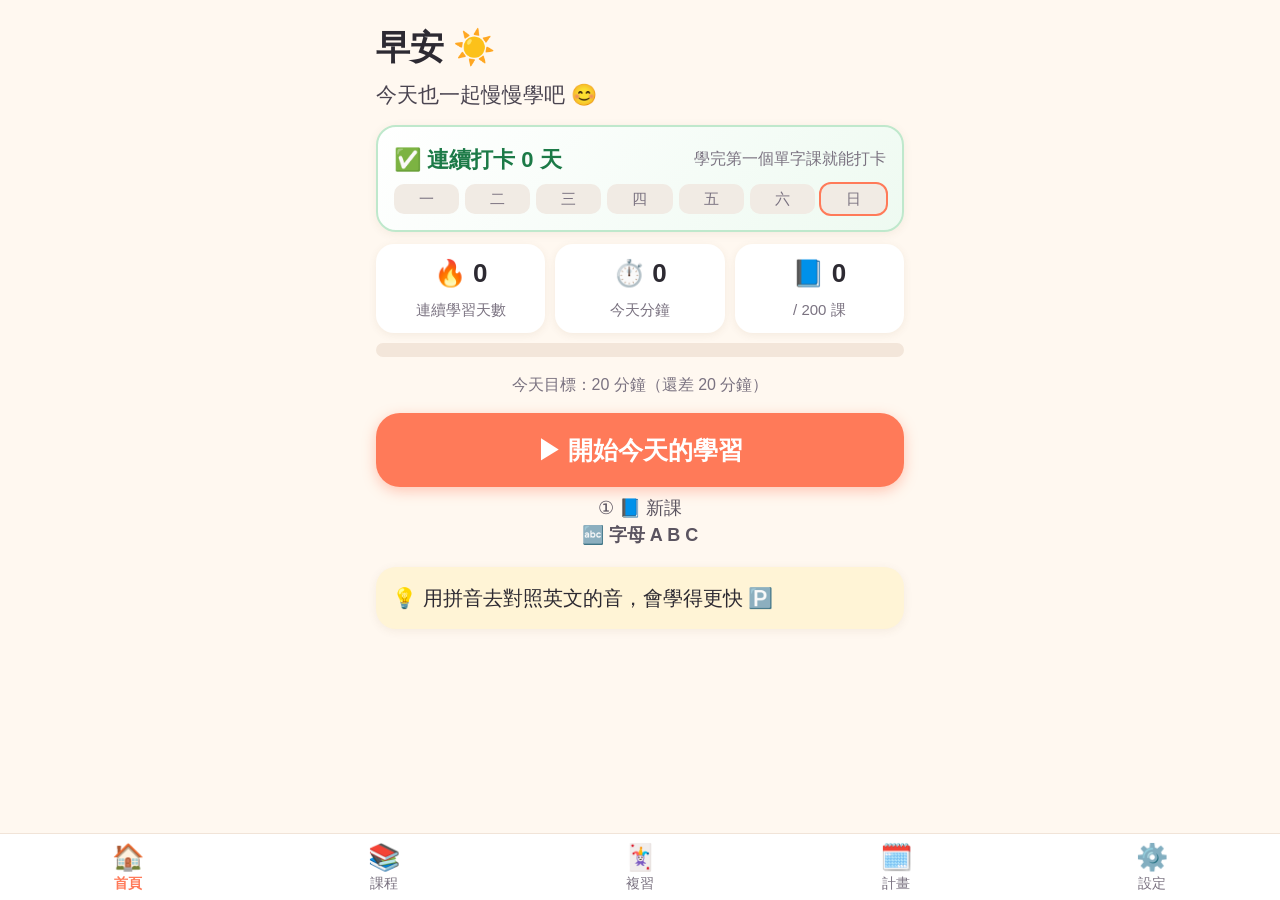
==== english.html @ 24a665cb "English learning PWA" ====
<!DOCTYPE html>
<html lang="zh-Hant">
<head>
<meta charset="utf-8">
<meta name="viewport" content="width=device-width, initial-scale=1, viewport-fit=cover">
<title>英文從零開始</title>
<meta name="description" content="給完全零基礎的中文使用者：從 ABC 開始，一步一步學英文">
<meta name="theme-color" content="#ff7a59">
<meta name="apple-mobile-web-app-capable" content="yes">
<meta name="mobile-web-app-capable" content="yes">
<meta name="apple-mobile-web-app-status-bar-style" content="default">
<meta name="apple-mobile-web-app-title" content="英文從零">
<link rel="apple-touch-icon" href="[data-uri]">
<link rel="icon" type="image/png" href="[data-uri]">
<style>
:root{--c:#ff7a59;--c2:#ffb199;--bg:#fff8f0;--ink:#2d2a32;--mut:#7a7280;--ok:#2fb36d;--bad:#f0a33a;--card:#fff;--line:#f1e4d8}
*{box-sizing:border-box;-webkit-tap-highlight-color:transparent}
html{-webkit-text-size-adjust:100%}
body{margin:0;background:var(--bg);color:var(--ink);font-family:-apple-system,BlinkMacSystemFont,"PingFang TC","Heiti TC","Noto Sans TC","Microsoft JhengHei",sans-serif;font-size:20px;line-height:1.5}
.page{max-width:560px;margin:0 auto;padding:calc(14px + env(safe-area-inset-top)) 16px calc(100px + env(safe-area-inset-bottom))}
.page.run{padding-bottom:calc(30px + env(safe-area-inset-bottom))}
h1{font-size:30px;margin:8px 0 6px}h2{font-size:24px;margin:10px 0}
.lead{font-size:21px;color:#4a4450;margin:6px 0 14px}.small,small{font-size:16px;color:var(--mut)}small{display:block}
.center{text-align:center}.greet{font-size:34px}
.card{display:block;background:var(--card);border-radius:20px;padding:16px;margin:12px 0;box-shadow:0 2px 10px rgba(120,80,40,.08);color:inherit;text-decoration:none}
.btn{display:block;width:100%;border:0;border-radius:18px;padding:14px 16px;margin:10px 0;font-size:21px;font-weight:700;min-height:58px;cursor:pointer;font-family:inherit;color:var(--ink);background:#fff;box-shadow:0 2px 8px rgba(120,80,40,.1)}
.btn:active{transform:scale(.97)}.btn:disabled{opacity:.5}
.btn.primary{background:var(--c);color:#fff;box-shadow:0 4px 14px rgba(255,122,89,.4)}
.btn.huge{font-size:25px;min-height:74px;border-radius:24px}
.btn.soft{background:#fff}.btn.danger{background:#ffe3e0;color:#b33}
.btn.sound{background:#e8f3ff;color:#1d5fa8}.btn.sound.slow{background:#eef8ec;color:#2e7a32}
.btn.tiny{display:inline-block;width:auto;min-height:44px;font-size:17px;padding:8px 14px;margin:6px 4px}
.row-c{display:flex;gap:10px;justify-content:center;flex-wrap:wrap}.row-c .btn{flex:1;min-width:120px}
.sbtns{display:flex;gap:10px}.sbtns .btn{flex:1}
.stats{display:flex;gap:10px;margin:10px 0}.stats div{flex:1;background:#fff;border-radius:18px;padding:10px 4px;text-align:center;box-shadow:0 2px 8px rgba(120,80,40,.08)}
.stats b{display:block;font-size:26px}.stats span{font-size:15px;color:var(--mut)}
.bar{height:14px;background:#f3e6da;border-radius:10px;overflow:hidden;margin:8px 0}.bar i{display:block;height:100%;background:linear-gradient(90deg,var(--c),#ffc15e);border-radius:10px;transition:width .4s}
.bar.thin{height:8px}
.next-info{font-size:18px;color:#5b5460;margin-top:-2px}
.tip{background:#fff4d6}
.tabs{position:fixed;left:0;right:0;bottom:0;display:flex;background:rgba(255,255,255,.97);border-top:1px solid var(--line);padding-bottom:env(safe-area-inset-bottom);z-index:5}
.tabs a{flex:1;text-align:center;padding:8px 0 6px;font-size:14px;color:var(--mut);text-decoration:none}
.tabs a span{display:block;font-size:26px;line-height:1.2}.tabs a.on{color:var(--c);font-weight:700}
.stage{display:flex;gap:14px;align-items:center}.st-icon{font-size:44px}.st-body{flex:1}.st-body b{font-size:21px}
.back{display:inline-block;padding:8px 0;color:var(--c);font-size:19px;text-decoration:none}
.lesson{display:flex;gap:14px;align-items:center;padding:12px 16px}.ln{width:48px;height:48px;border-radius:50%;background:#ffe9e0;display:flex;align-items:center;justify-content:center;font-weight:700;font-size:18px;flex:none}
.lb{flex:1}.lb b{font-size:20px}.lesson.nextup{outline:3px solid var(--c)}
.tag{display:inline-block;color:var(--c);font-weight:700;font-size:16px}
.runtop{display:flex;gap:12px;align-items:center;position:sticky;top:0;background:var(--bg);padding:6px 0;z-index:3}
.runtop .bar{flex:1;margin:0}.x{border:0;background:#fff;border-radius:50%;width:46px;height:46px;font-size:22px;box-shadow:0 2px 6px rgba(0,0,0,.08);color:var(--mut)}
.intro{padding-top:20px}.emoji-big{font-size:96px;line-height:1.1;text-align:center}.emoji-mid{font-size:60px;line-height:1.2}
.bounce{animation:b 1s ease infinite alternate}@keyframes b{to{transform:translateY(-10px) scale(1.05)}}
.steps{display:flex;justify-content:space-around;font-size:18px;font-weight:700}
.rule{background:#fff4d6;text-align:left}
.learn{text-align:center}
.en-big{font-size:56px;font-weight:800;letter-spacing:1px;margin:4px 0;font-family:"Avenir Next",-apple-system,Arial,sans-serif}
.en-sent{font-size:32px;font-weight:800;margin:8px 0;line-height:1.3;font-family:"Avenir Next",-apple-system,Arial,sans-serif}
.en-mid{font-size:34px;font-weight:800}
.hl{color:var(--c);text-decoration:underline;text-decoration-thickness:4px;text-underline-offset:6px}
.hint{font-size:20px;color:#8a6d3b;background:#fff4d6;display:inline-block;padding:2px 12px;border-radius:12px;margin:4px 0}
.zh{font-size:22px;color:#4a4450}.zh.big{font-size:28px;font-weight:700;margin:6px 0 10px}
.letter-big{font-size:120px;font-weight:800;line-height:1;margin:6px 0;font-family:"Avenir Next",Arial,sans-serif;color:#2d2a32}.letter-big span{color:var(--c);margin-left:24px}
.card.mini{text-align:left;font-size:19px;padding:12px 14px}
.card.ex{display:flex;align-items:center;gap:14px;text-align:left;cursor:pointer}.card.ex>div{flex:1}.play{font-size:30px}
.trace{background:#fff;border-radius:20px;padding:10px;box-shadow:0 2px 10px rgba(120,80,40,.08)}
.trace canvas{width:100%;aspect-ratio:2/1;touch-action:none;border-radius:14px;display:block}
.parts{display:flex;justify-content:center;align-items:center;gap:8px;font-size:34px;font-weight:800;margin:6px 0}
.parts span{background:#ffe9e0;border-radius:12px;padding:0 14px}.parts i{font-style:normal;color:var(--mut)}
.spk{font-size:20px;font-weight:700;color:var(--mut)}
.actions{display:flex;gap:10px;position:sticky;bottom:calc(8px + env(safe-area-inset-bottom));margin-top:14px}.actions .btn{flex:1;margin:0}
.rec{background:#fff;border-radius:18px;padding:12px;margin:10px 0;text-align:center;font-size:21px;box-shadow:0 2px 8px rgba(0,0,0,.06)}
.rec.on{background:#ffe9e0;animation:pulse 1s infinite alternate}.rec.ok{background:#e3f7ea}.rec.big{font-size:23px}
@keyframes pulse{to{background:#ffd2c2}}
.q h2{text-align:center}.q>.btn.sound{margin:10px auto}.q-big{font-size:60px;color:var(--c);vertical-align:middle}
.opts{display:grid;grid-template-columns:1fr;gap:10px;margin-top:14px}
.opt{border:3px solid transparent;background:#fff;border-radius:18px;padding:14px;font-size:24px;font-weight:700;min-height:64px;text-align:left;display:flex;align-items:center;gap:12px;box-shadow:0 2px 8px rgba(120,80,40,.1);color:var(--ink);font-family:inherit}
.opt.big{justify-content:center;font-size:34px}.opt .oe{font-size:36px}
.opt.right{border-color:var(--ok);background:#e3f7ea}.opt.wrong{border-color:var(--bad);background:#fff1dd}
.fb{text-align:center;font-size:24px;font-weight:700;margin:14px 0 4px;padding:10px;border-radius:16px}
.fb.ok{background:#e3f7ea;color:#1c7a47}.fb.soft{background:#fff1dd;color:#9a5a00}
.slots{display:flex;justify-content:center;gap:8px;margin:18px 0}.slots span{width:46px;height:58px;border-bottom:4px solid #d9c9bb;font-size:38px;font-weight:800;text-align:center;line-height:58px}
.slots span.right{color:var(--ok);border-color:var(--ok)}.slots span.wrong{color:#c77700;border-color:var(--bad)}
.tiles{display:flex;flex-wrap:wrap;justify-content:center;gap:10px;margin:10px 0}
.tile{min-width:58px;height:58px;border:0;border-radius:14px;background:#fff;font-size:30px;font-weight:800;box-shadow:0 3px 0 #e8d8ca;color:var(--ink);font-family:inherit}
.tile.wtile{font-size:22px;padding:0 14px}.tile.used{opacity:.25}
.built{min-height:70px;background:#fff;border-radius:16px;padding:12px;margin:16px 0;font-size:24px;font-weight:700;text-align:center;border:3px dashed #e8d8ca}
.built span{display:inline-block;margin:2px 3px}.built.right{border:3px solid var(--ok);background:#e3f7ea}.built.wrong{border:3px solid var(--bad)}
.correct{color:var(--ok);margin-top:6px}
.stars{font-size:44px}
.dlg{margin:10px 0}.bubble{max-width:88%;background:#fff;border-radius:20px;padding:10px 14px;margin:10px 0;box-shadow:0 2px 8px rgba(120,80,40,.08);cursor:pointer}
.bubble.b{margin-left:auto;background:#e8f3ff}.bubble.now{outline:3px solid var(--c)}
.who{font-size:15px;color:var(--mut)}.en-line{font-size:23px;font-weight:700}.bubble .zh{font-size:18px}
.explain{font-size:21px;line-height:1.7;background:#fff4d6}
.flash{text-align:center;padding:24px 16px}
.boxes{display:flex;gap:6px;margin:12px 0}.boxes div{flex:1;background:#fff;border-radius:14px;padding:8px 2px;text-align:center;box-shadow:0 2px 8px rgba(120,80,40,.08)}
.boxes b{display:block;font-size:24px}.boxes span{font-size:14px}.boxes small{font-size:12px}
.plan-list{padding-left:24px;margin:8px 0}.plan-list li{margin:4px 0}
.road .day{display:flex;gap:10px;background:#fff;border-radius:14px;padding:10px 12px;margin:8px 0;font-size:17px}
.road .dn{flex:none;width:70px;font-weight:700;color:var(--c)}.road .dl a{color:var(--ink)}.road .day.ok{opacity:.6}.road .day.cur{outline:3px solid var(--c)}
.seg{display:flex;gap:6px;margin:8px 0 14px}.seg button{flex:1;border:2px solid var(--line);background:#fff;border-radius:14px;padding:10px 4px;font-size:17px;font-family:inherit;color:var(--ink)}.seg button.on{background:var(--c);color:#fff;border-color:var(--c)}
select{width:100%;font-size:18px;padding:12px;border-radius:14px;border:2px solid var(--line);margin:8px 0;background:#fff;font-family:inherit}
.sw{display:flex;gap:10px;align-items:center;margin:8px 0;font-size:19px}.sw input{width:28px;height:28px;flex:none}
#toast{position:fixed;left:50%;bottom:120px;transform:translateX(-50%);background:rgba(40,30,30,.9);color:#fff;padding:12px 20px;border-radius:14px;font-size:18px;opacity:0;transition:.3s;pointer-events:none;z-index:9}
#toast.show{opacity:1}
/* v2 */
.hint.py{background:#e6f4ff;color:#1d5fa8}
.k{border-radius:8px;padding:0 4px;font-weight:800}
.k-L{background:#ffe1d6;color:#c2410c}.k-x{color:#9aa0a6;text-decoration:line-through;background:#f1f3f4}
.k-p{background:#dbeafe;color:#1d4ed8}.k-r{background:#dcfce7;color:#15803d}.k-s{background:#fde68a;color:#a16207}
.k-S{background:#dbeafe;color:#1d4ed8}.k-V{background:#fee2e2;color:#b91c1c}.k-O{background:#dcfce7;color:#15803d}.k-C{background:#f3e8ff;color:#7e22ce}
.k-T{background:#fef3c7;color:#b45309}.k-P{background:#cffafe;color:#0e7490}.k-Q{background:#fce7f3;color:#be185d}
.legend{display:flex;flex-wrap:wrap;gap:6px;margin:6px 0 10px}.legend .k{font-size:15px;padding:3px 8px}
.explain.prin p{margin:8px 0}
.pybox{text-align:left;font-size:18px;background:#eef6ff;border:2px solid #cfe3fb}.pybox>div{margin:4px 0}
.pybox.nocn{background:#fff1f0;border-color:#ffc9c2}.nocn-tag{color:#c0392b;font-weight:800}.pybox .warn{color:#8a4b00}
.pyline{font-size:17px}.nocn-mini{color:#c0392b}
.cmp h3,.errbox h3{font-size:20px;margin:0 0 8px}
.cmp-row{display:flex;align-items:center;gap:8px;margin:8px 0;font-size:18px}.cmp-row .cz{flex:1;background:#fff4d6;border-radius:12px;padding:6px 10px}
.cmp-row .arr{font-weight:800;color:var(--c)}.cmp-row .ce{flex:1.3;background:#e6f4ff;border-radius:12px;padding:6px 10px;font-weight:700;cursor:pointer}
.errbox{background:#fffaf5;border:2px dashed #ffc9a8}.err-row{margin:10px 0;font-size:19px}.err-row .bad{color:#b45309;text-decoration:line-through;text-decoration-color:#e8a87c}
.err-row .good{color:#15803d;font-weight:800;cursor:pointer}
.pat-frame{text-align:center}.slot{display:inline-block;min-width:70px;border-bottom:4px solid var(--c);color:var(--c)}.slot.filled{background:#ffe9e0;border-radius:8px;padding:0 6px}
.fillers{display:grid;grid-template-columns:1fr 1fr;gap:10px}
.filler{border:3px solid transparent;background:#fff;border-radius:16px;padding:10px 6px;font-size:20px;font-weight:700;box-shadow:0 2px 8px rgba(120,80,40,.1);font-family:inherit;color:var(--ink)}
.filler span{display:block;font-size:32px}.filler small{font-weight:400}.filler.done{background:#f3fbf5}.filler.on{border-color:var(--c)}
.built.word{font-size:34px;letter-spacing:1px}
.tile.k{box-shadow:0 3px 0 rgba(0,0,0,.12)}.tile.k.used{opacity:.25}
.ckcard{background:linear-gradient(135deg,#fff,#eefaf1);border:2px solid #bfe8cc;cursor:pointer}.ckcard.done{background:#e3f7ea}
.ck-top{display:flex;justify-content:space-between;align-items:center;gap:8px}.ck-top b{font-size:22px;color:#1c7a47}.ck-top span{font-size:16px;color:var(--mut)}
.week{display:flex;gap:6px;margin-top:8px}.week span{flex:1;text-align:center;border-radius:10px;background:#f1ebe4;font-size:15px;padding:4px 0;color:var(--mut)}
.week span.on{background:#2fb36d;color:#fff}.week span.today{outline:2px solid var(--c)}
.ckrow{display:flex;align-items:center;gap:12px;cursor:pointer}.ckrow>div{flex:1}
.ans{width:100%;font-size:28px;padding:14px;border-radius:16px;border:3px solid var(--line);text-align:center;font-family:"Avenir Next",Arial,sans-serif;margin:8px 0}
.ans:focus{outline:none;border-color:var(--c)}
.lesson.locked{opacity:.6;cursor:pointer}
.btn.primary:disabled{opacity:1;background:#ffcfc0;box-shadow:none;color:#fff}
</style>
</head>
<body>
<div id="app"><main class="page"><p class="lead center">載入中…</p></main></div>
<noscript>請開啟 JavaScript 才能使用。</noscript>
<script>window.INLINE_BUILD=true;
/* 課程資料  格式：英文|中文|emoji|中文諧音 */
window.APP_DATA = {
letters: [
 ["A","ay","欸","ㄝ（嘴巴張大）","apple","蘋果","🍎","艾剖","A：像一座山，兩條斜線加中間一橫。a：先畫小圓圈，右邊再加一豎。"],
 ["B","bee","逼","ㄅ","ball","球","⚽","波","B：一條直線，右邊兩個半圓。b：一條長直線，右下角一個小圓。"],
 ["C","see","西","ㄎ","cat","貓","🐱","凱特","C 和 c：像一個缺右邊的圓，從上往左繞下來。"],
 ["D","dee","滴","ㄉ","dog","狗","🐶","搭格","D：一條直線，右邊一個大半圓。d：先畫小圓，右邊一條長直線。"],
 ["E","ee","依","ㄝ（短）","egg","蛋","🥚","欸格","E：一條直線加三橫。e：先畫一橫，再往上繞一圈。"],
 ["F","ef","欸夫","ㄈ","fish","魚","🐟","費許","F：一條直線加兩橫（上面、中間）。f：像拐杖，上面彎，中間一橫。"],
 ["G","gee","基","ㄍ","goat","山羊","🐐","勾特","G：像 C，最後往裡面勾一小橫。g：小圓圈，右邊往下勾尾巴。"],
 ["H","aitch","欸取","ㄏ（哈一口氣）","hat","帽子","🎩","黑特","H：兩條直線，中間一橫。h：長直線，右邊一個小拱門。"],
 ["I","eye","艾","ㄧ（短）","insect","昆蟲","🐛","引塞克特","I：一條直線（上下可加短橫）。i：短直線，上面一個點。"],
 ["J","jay","接","ㄐ","juice","果汁","🧃","啾斯","J：像魚鉤，往左下彎。j：往下彎的鉤，上面一個點。"],
 ["K","kay","開","ㄎ","key","鑰匙","🔑","奇","K：一條直線，右邊一個「<」。k：長直線，右邊小「<」。"],
 ["L","el","欸歐","ㄌ","lion","獅子","🦁","賴恩","L：一條直線，下面往右一橫。l：一條長直線。"],
 ["M","em","欸姆","ㄇ","moon","月亮","🌙","木恩","M：兩座山峰。m：兩個小拱門。"],
 ["N","en","恩","ㄋ","nose","鼻子","👃","諾斯","N：直線、斜線、直線。n：一個小拱門。"],
 ["O","oh","歐","ㄚ（短）","octopus","章魚","🐙","阿克特帕斯","O 和 o：一個圓圈。"],
 ["P","pee","批","ㄆ","pig","豬","🐷","匹格","P：一條直線，右上一個半圓。p：往下的直線，右上小圓。"],
 ["Q","cue","克優","ㄎㄨ","queen","女王","👸","塊恩","Q：圓圈右下加一小撇。q：小圓，右邊往下直線。"],
 ["R","are","阿爾","ㄖ（捲舌）","rabbit","兔子","🐰","瑞比特","R：像 P，再加一條斜腿。r：短直線，右上一個小彎。"],
 ["S","ess","欸斯","ㄙ","sun","太陽","☀️","桑","S 和 s：像一條蛇，彎兩次。"],
 ["T","tee","踢","ㄊ","tiger","老虎","🐯","泰格","T：上面一橫，中間一豎。t：一豎加一小橫，底部往右彎。"],
 ["U","you","優","ㄚ（短）","umbrella","雨傘","☂️","阿姆布瑞拉","U 和 u：像一個杯子，u 右邊多一小豎。"],
 ["V","vee","威","ㄈ（咬下唇，喉嚨震動）","van","廂型車","🚐","凡","V 和 v：像打勾，兩條斜線在下面相交。"],
 ["W","double you","達布溜","ㄨ","watch","手錶","⌚","襪取","W 和 w：像兩個 V 連在一起。"],
 ["X","ex","欸克斯","克斯","box","盒子","📦","巴克斯","X 和 x：兩條斜線交叉，像打叉。"],
 ["Y","why","歪","ㄧ","yellow","黃色","💛","耶摟","Y：像一個 V 下面接一條直線。y：v 右邊往下拉長。"],
 ["Z","zee","利（捲舌日一）","ㄗ（喉嚨震動）","zebra","斑馬","🦓","利布拉","Z 和 z：上一橫、斜線、下一橫，像閃電。"]
],
phonics: [
 {t:"短母音 a",f:"a",r:"a 在短字裡唸 /æ/，像「ㄝ」但嘴巴張大一點。",w:"cat|貓|🐱|凱特\nhat|帽子|🎩|黑特\nbag|包包|👜|貝格\nmap|地圖|🗺️|咩普"},
 {t:"短母音 e",f:"e",r:"e 在短字裡唸 /ɛ/，像「ㄝ」。",w:"bed|床|🛏️|貝德\npen|筆|🖊️|盆\nred|紅色|🔴|瑞德\nten|十|🔟|天"},
 {t:"短母音 i",f:"i",r:"i 在短字裡唸 /ɪ/，像很短的「ㄧ」。",w:"pig|豬|🐷|匹格\nsit|坐|🪑|西特\nbig|大|🐘|逼格\nsix|六|6️⃣|色克斯"},
 {t:"短母音 o",f:"o",r:"o 在短字裡唸 /ɑ/，像「ㄚ」。",w:"dog|狗|🐶|搭格\nhot|熱|🔥|哈特\nbox|盒子|📦|巴克斯\ntop|頂端|🔝|踏普"},
 {t:"短母音 u",f:"u",r:"u 在短字裡唸 /ʌ/，像短短的「ㄚ」。",w:"sun|太陽|☀️|桑\ncup|杯子|🥤|卡普\nbus|公車|🚌|巴斯\nrun|跑|🏃|讓"},
 {t:"拼拼看 1（a）",f:"a",r:"把三個音連起來：c + a + t → cat。先慢慢唸，再快快唸！",w:"c-a-t|貓|🐱|凱特\nm-a-p|地圖|🗺️|咩普\nf-a-n|電風扇|🪭|飯\nr-a-t|老鼠|🐀|瑞特"},
 {t:"拼拼看 2（e、i）",f:"[ei]",r:"b + e + d → bed，p + i + g → pig。",w:"b-e-d|床|🛏️|貝德\nh-e-n|母雞|🐔|恨\np-i-g|豬|🐷|匹格\nl-i-p|嘴唇|👄|利普"},
 {t:"拼拼看 3（o、u）",f:"[ou]",r:"d + o + g → dog，b + u + g → bug。",w:"d-o-g|狗|🐶|搭格\np-o-t|鍋子|🍲|帕特\nb-u-g|蟲|🐛|巴格\nn-u-t|堅果|🥜|那特"},
 {t:"魔法 e：a_e",f:"a_e",r:"字尾有 e 不發音，但它讓前面的 a 唸自己的名字「欸」。",w:"cake|蛋糕|🍰|給克\nname|名字|📛|內姆\ngame|遊戲|🎮|給姆\nlake|湖|🏞️|雷克"},
 {t:"魔法 e：i_e",f:"i_e",r:"字尾 e 讓 i 唸成「艾」。",w:"bike|腳踏車|🚲|拜克\nfive|五|5️⃣|費夫\nkite|風箏|🪁|凱特\ntime|時間|⏰|泰姆"},
 {t:"魔法 e：o_e、u_e",f:"[ou]_e",r:"字尾 e 讓 o 唸「歐」，u 唸「優」。",w:"home|家|🏠|厚姆\nnose|鼻子|👃|諾斯\nbone|骨頭|🦴|波恩\ncute|可愛|🥰|Q特"},
 {t:"長母音 ee、ea",f:"ee|ea",r:"ee 和 ea 都唸長長的「ㄧ～」。",w:"tree|樹|🌳|垂\nbee|蜜蜂|🐝|逼\ntea|茶|🍵|踢\neat|吃|🍽️|依特"},
 {t:"長母音 ai、ay",f:"ai|ay",r:"ai 和 ay 都唸「欸～」。",w:"rain|雨|🌧️|瑞恩\ntrain|火車|🚆|吹恩\nday|天|🌞|得\nplay|玩|🎮|普雷"},
 {t:"長母音 oa、ow",f:"oa|ow",r:"oa 和 ow 常唸「歐～」。",w:"boat|船|⛵|波特\ncoat|外套|🧥|扣特\nsnow|雪|❄️|斯諾\nroad|路|🛣️|肉德"},
 {t:"組合音 sh",f:"sh",r:"sh 唸「噓」，像叫人安靜的聲音。",w:"ship|船|🚢|西普\nfish|魚|🐟|費許\nshoe|鞋子|👞|咻\nshop|商店|🏪|夏普"},
 {t:"組合音 ch",f:"ch",r:"ch 唸「ㄑ」＋嘟嘴，像「去」。",w:"chair|椅子|🪑|切爾\nchick|小雞|🐤|七克\nlunch|午餐|🍱|蘭取\ncheese|起司|🧀|起斯"},
 {t:"組合音 th",f:"th",r:"th：舌頭輕輕放在上下牙齒中間，吹氣。",w:"three|三|3️⃣|斯瑞\nthink|想|🤔|辛克\nmouth|嘴巴|👄|冒斯\nbath|洗澡|🛁|巴斯"},
 {t:"組合音 ck、ng",f:"ck|ng",r:"ck 唸「ㄎ」；ng 是鼻音，像「ㄥ」。",w:"duck|鴨子|🦆|達克\nsock|襪子|🧦|沙克\nring|戒指|💍|令\nking|國王|🤴|慶"},
 {t:"組合音 wh、ph",f:"wh|ph",r:"wh 唸「ㄨ」；ph 唸「ㄈ」。",w:"whale|鯨魚|🐋|威歐\nwhite|白色|⚪|懷特\nphone|電話|📱|風\nphoto|照片|📷|佛頭"},
 {t:"組合音 oo",f:"oo",r:"oo 常唸長「ㄨ～」（moon），有時唸短「ㄨ」（book）。",w:"moon|月亮|🌙|木恩\nfood|食物|🍲|夫德\nbook|書|📖|布克\ncook|煮|🍳|庫克"},
 {t:"組合音 ou、ow",f:"ou|ow",r:"ou 和 ow 常唸「ㄠ」，像被踩到喊「喔！」。",w:"house|房子|🏡|號斯\nmouse|老鼠|🐭|冒斯\ncow|牛|🐮|考\ndown|往下|⬇️|黨"},
 {t:"捲舌 ar、or",f:"ar|or",r:"ar 唸「阿ㄦ」；or 唸「歐ㄦ」，舌頭往後捲。",w:"car|汽車|🚗|卡\nstar|星星|⭐|斯答\nfork|叉子|🍴|佛克\nhorse|馬|🐴|霍斯"},
 {t:"捲舌 er、ir、ur",f:"er|ir|ur",r:"er、ir、ur 都唸「ㄦ」。",w:"sister|姊妹|👧|西斯特\nbird|鳥|🐦|伯德\ngirl|女孩|👧|哥兒\nnurse|護士|👩‍⚕️|呢斯"},
 {t:"連音 bl、cl、fl、pl",f:"bl|cl|fl|pl",r:"兩個子音快速連在一起唸，中間不要加「ㄜ」。",w:"blue|藍色|🔵|布魯\nclock|時鐘|🕰️|克拉克\nflag|旗子|🚩|夫雷格\nplane|飛機|✈️|普雷恩"},
 {t:"連音 br、cr、dr、fr",f:"br|cr|dr|fr",r:"子音後面接 r，嘴巴嘟起來。",w:"bread|麵包|🍞|布瑞德\ncrab|螃蟹|🦀|克瑞伯\ndrum|鼓|🥁|追姆\nfrog|青蛙|🐸|夫瑞格"},
 {t:"連音 st、sp、sn、sw",f:"st|sp|sn|sw",r:"s 開頭的連音：先發「ㄙ」再接下一個音。",w:"stop|停|🛑|斯踏普\nspoon|湯匙|🥄|斯噴\nsnake|蛇|🐍|斯內克\nswim|游泳|🏊|斯溫"}
],
words: [
 {t:"數字",w:`zero|零|0️⃣|日羅
one|一|1️⃣|萬
two|二|2️⃣|兔
three|三|3️⃣|斯瑞
four|四|4️⃣|佛
five|五|5️⃣|費夫
six|六|6️⃣|色克斯
seven|七|7️⃣|塞文
eight|八|8️⃣|欸特
nine|九|9️⃣|奈恩
ten|十|🔟|天
eleven|十一|🕚|依雷文
twelve|十二|🕛|特威歐夫
twenty|二十|2️⃣0️⃣|特溫替
thirty|三十|3️⃣0️⃣|瑟替
fifty|五十|5️⃣0️⃣|菲夫替
hundred|一百|💯|漢追德
thousand|一千|🔢|騷任德`},
 {t:"顏色",w:`red|紅色|🔴|瑞德
blue|藍色|🔵|布魯
yellow|黃色|🟡|耶摟
green|綠色|🟢|格林
black|黑色|⚫|布雷克
white|白色|⚪|懷特
orange|橘色|🟠|歐忍居
pink|粉紅色|🌸|品克
purple|紫色|🟣|波剖
brown|咖啡色|🟤|布朗
gray|灰色|🐘|格雷`},
 {t:"家人",w:`family|家人|👨‍👩‍👧|飛木哩
father|爸爸|👨|法惹
mother|媽媽|👩|媽惹
dad|爸（口語）|🧔|爹德
mom|媽（口語）|👩‍🦰|媽姆
brother|兄弟|👦|布拉惹
sister|姊妹|👧|西斯特
son|兒子|👦|桑
daughter|女兒|👧|多特
baby|嬰兒|👶|北比
grandfather|爺爺／外公|👴|格蘭法惹
grandmother|奶奶／外婆|👵|格蘭媽惹
husband|丈夫|🤵|哈斯本德
wife|妻子|👰|歪夫
friend|朋友|🧑‍🤝‍🧑|夫瑞恩德
man|男人|👨|滿
woman|女人|👩|務們
boy|男孩|👦|波伊
girl|女孩|👧|哥兒
child|小孩|🧒|柴爾德`},
 {t:"身體",w:`head|頭|🙂|嘿德
hair|頭髮|💇|黑爾
eye|眼睛|👁️|愛
ear|耳朵|👂|依爾
nose|鼻子|👃|諾斯
mouth|嘴巴|👄|冒斯
tooth|牙齒|🦷|兔斯
face|臉|😀|菲斯
hand|手|✋|漢德
arm|手臂|💪|阿姆
leg|腿|🦵|雷格
foot|腳|🦶|福特
finger|手指|☝️|芬格
back|背|🧍|貝克
stomach|肚子|🤰|斯塔麥克
heart|心臟|❤️|哈特`},
 {t:"食物飲料",w:`water|水|💧|哇特
rice|米飯|🍚|賴斯
bread|麵包|🍞|布瑞德
egg|蛋|🥚|欸格
milk|牛奶|🥛|謬克
tea|茶|🍵|踢
coffee|咖啡|☕|咖啡
apple|蘋果|🍎|艾剖
banana|香蕉|🍌|巴南那
meat|肉|🥩|米特
chicken|雞肉|🍗|七肯
fish|魚|🐟|費許
noodles|麵|🍜|努豆斯
soup|湯|🥣|蘇普
cake|蛋糕|🍰|給克
juice|果汁|🧃|啾斯
beer|啤酒|🍺|比爾
fruit|水果|🍇|夫如特
vegetable|蔬菜|🥦|菲吉特剖
sugar|糖|🍬|休格
salt|鹽|🧂|嗽特
breakfast|早餐|🍳|布瑞克菲斯特
lunch|午餐|🍱|蘭取
dinner|晚餐|🍽️|丁呢
food|食物|🍲|夫德`},
 {t:"動物",w:`dog|狗|🐶|搭格
cat|貓|🐱|凱特
bird|鳥|🐦|伯德
horse|馬|🐴|霍斯
cow|牛|🐮|考
pig|豬|🐷|匹格
duck|鴨子|🦆|達克
rabbit|兔子|🐰|瑞比特
mouse|老鼠|🐭|冒斯
tiger|老虎|🐯|泰格
lion|獅子|🦁|賴恩
elephant|大象|🐘|欸勒份特
monkey|猴子|🐵|忙奇
bear|熊|🐻|貝爾
snake|蛇|🐍|斯內克
sheep|羊|🐑|西普
panda|熊貓|🐼|潘達`},
 {t:"時間",w:`time|時間|⏰|泰姆
day|天／白天|🌞|得
night|晚上|🌙|奈特
morning|早上|🌅|摸寧
afternoon|下午|🌤️|阿夫特努恩
evening|傍晚|🌆|依夫寧
today|今天|📅|特得
tomorrow|明天|➡️|特摩肉
yesterday|昨天|⬅️|耶斯特得
now|現在|⏱️|鬧
week|星期／週|🗓️|威克
month|月|📆|曼斯
year|年|🎆|一爾
hour|小時|🕐|奧爾
minute|分鐘|⏲️|米逆特`},
 {t:"星期與月份",w:`Monday|星期一|1️⃣|慢得
Tuesday|星期二|2️⃣|兔斯得
Wednesday|星期三|3️⃣|溫斯得
Thursday|星期四|4️⃣|瑟斯得
Friday|星期五|5️⃣|富來得
Saturday|星期六|6️⃣|塞特得
Sunday|星期日|☀️|桑得
January|一月|⛄|接紐爾瑞
February|二月|💝|非布如爾瑞
March|三月|🌱|馬取
April|四月|🌷|欸普柔
May|五月|🌸|妹
June|六月|☔|啾恩
July|七月|🏖️|啾賴
August|八月|🍉|歐格斯特
September|九月|🍂|塞普天博
October|十月|🎃|阿克投博
November|十一月|🍁|諾文博
December|十二月|🎄|低森博`},
 {t:"地點",w:`home|家|🏠|厚姆
house|房子|🏡|號斯
school|學校|🏫|斯酷
hospital|醫院|🏥|哈斯批頭
hotel|飯店|🏨|厚帖歐
restaurant|餐廳|🍴|瑞斯特讓特
store|商店|🏪|斯多爾
bank|銀行|🏦|班克
station|車站|🚉|斯得訓
airport|機場|✈️|欸爾波特
park|公園|🌳|帕克
bathroom|廁所／浴室|🚻|巴斯如姆
street|街道|🛣️|斯粹特
city|城市|🏙️|西替
country|國家|🗺️|康垂
office|辦公室|🏢|歐菲斯
market|市場|🧺|馬克特
supermarket|超市|🛒|蘇潑馬克特
room|房間|🚪|如姆
kitchen|廚房|🧑‍🍳|氣稱`},
 {t:"日常物品與交通",w:`phone|電話／手機|📱|風
book|書|📖|布克
bag|包包|👜|貝格
money|錢|💰|馬尼
car|汽車|🚗|卡
bus|公車|🚌|巴斯
train|火車|🚆|吹恩
taxi|計程車|🚕|泰克西
bike|腳踏車|🚲|拜克
key|鑰匙|🔑|奇
door|門|🚪|多爾
window|窗戶|🪟|溫豆
table|桌子|🍽️|貼剖
chair|椅子|🪑|切爾
bed|床|🛏️|貝德
cup|杯子|🥤|卡普
TV|電視|📺|踢威
computer|電腦|💻|肯撲特
clothes|衣服|👕|克樓斯
shoes|鞋子|👟|修斯
hat|帽子|👒|黑特
ticket|票|🎫|踢克特
map|地圖|🗺️|咩普
umbrella|雨傘|☂️|阿姆布瑞拉`},
 {t:"天氣與自然",w:`weather|天氣|🌦️|威惹
sun|太陽|☀️|桑
rain|雨|🌧️|瑞恩
snow|雪|❄️|斯諾
wind|風|🌬️|溫德
cloud|雲|☁️|克勞德
sky|天空|🌌|斯蓋
tree|樹|🌳|垂
flower|花|🌼|夫勞爾`},
 {t:"常用小字",w:`yes|是／對|⭕|耶斯
no|不／沒有|❌|諾
please|請|🙏|普力斯
thank you|謝謝你|🙏|山Q
sorry|對不起|🙇|搜瑞
hello|你好|👋|哈囉
goodbye|再見|👋|古拜
what|什麼|❓|華特
who|誰|🧑|戶
where|哪裡|📍|威爾
when|什麼時候|🕰️|溫
why|為什麼|🤷|歪
how|怎樣／如何|🛠️|號
this|這個|👇|利斯（舌頭輕咬）
that|那個|👉|雷特（舌頭輕咬）
here|這裡|⬇️|嘿爾
there|那裡|↗️|累爾（舌頭輕咬）
and|和|➕|恩德
but|但是|↔️|巴特
very|非常|‼️|威瑞`},
 {t:"動詞（動作）",w:`be|是|🟰|逼
have|有|🤲|黑夫
go|去|🚶|狗
come|來|🫴|卡姆
eat|吃|🍽️|依特
drink|喝|🥤|准克
see|看見|👀|西
look|看|🔍|路克
watch|觀看|📺|襪取
listen|聽|🎧|里森
hear|聽到|👂|嘿爾
speak|說（語言）|🗣️|斯必克
talk|談話|💬|投克
say|說|💭|塞
read|讀|📖|瑞德
write|寫|✍️|瑞特
sleep|睡覺|😴|斯力普
walk|走路|🚶|握克
run|跑|🏃|讓
sit|坐|🪑|西特
stand|站|🧍|斯坦德
open|打開|📂|歐噴
close|關上|📁|克樓斯
buy|買|🛍️|拜
sell|賣|🏷️|塞歐
pay|付錢|💳|佩
give|給|🎁|給夫
take|拿|✊|貼克
make|做／製作|🛠️|妹克
do|做|✅|度
like|喜歡|👍|賴克
love|愛|❤️|拉夫
want|想要|🙋|旺特
need|需要|🆘|泥德
know|知道|💡|諾
think|想／認為|🤔|辛克
help|幫忙|🤝|嘿歐普
work|工作|💼|沃克
study|讀書|📚|斯塔迪
learn|學習|🧠|勒恩
play|玩|🎮|普雷
wait|等|⏳|威特
call|打電話／叫|📞|摳
live|住|🏘️|里夫
get|得到|📥|給特
put|放|📦|鋪特
wash|洗|🧼|哇許
cook|煮|🍳|庫克
swim|游泳|🏊|斯溫
sing|唱歌|🎤|醒`},
 {t:"形容詞（描述）",w:`good|好|👍|古德
bad|壞|👎|貝德
big|大|🐘|逼格
small|小|🐜|斯摩
hot|熱|🔥|哈特
cold|冷|🥶|扣德
new|新|✨|紐
old|舊／老|👴|歐德
young|年輕|🧒|楊
happy|快樂|😊|黑皮
sad|難過|😢|賽德
tired|累|😫|泰爾德
hungry|餓|😋|夯格瑞
thirsty|渴|🥵|瑟斯替
beautiful|漂亮|🌸|比優特佛
fast|快|⚡|費斯特
slow|慢|🐢|斯樓
long|長|📏|龍
short|短／矮|✂️|秀特
tall|高|🦒|投
easy|簡單|😌|依日
difficult|困難|😣|迪菲扣特
cheap|便宜|🪙|企普
expensive|貴|💎|依克斯噴西夫
clean|乾淨|🧽|克林
dirty|髒|🦨|德替
near|近|📍|尼爾
far|遠|🔭|法
right|對／右邊|✔️|瑞特
wrong|錯|❌|讓
busy|忙|🏃‍♀️|逼日
sick|生病|🤒|西克`}
],
sentences: [
 {t:"打招呼",w:`Hello!|你好！|👋|哈囉
Hi!|嗨！|🙋|嗨
Good morning.|早安。|🌅|古德 摸寧
Good afternoon.|午安。|🌤️|古德 阿夫特努恩
Good evening.|晚安（晚上見面時）。|🌆|古德 依夫寧
Good night.|晚安（睡前）。|🌙|古德 奈特
How are you?|你好嗎？|🙂|號 阿 優
I'm fine, thank you.|我很好，謝謝。|😊|愛姆 凡 山Q
And you?|你呢？|🫵|恩 優
Nice to meet you.|很高興認識你。|🤝|奈斯 兔 米特 優
See you later.|待會見。|👋|西 優 雷特
See you tomorrow.|明天見。|📅|西 優 特摩肉
Goodbye.|再見。|👋|古拜
Thank you very much.|非常謝謝你。|🙏|山Q 威瑞 馬取
You're welcome.|不客氣。|😊|又爾 威爾康`},
 {t:"自我介紹",w:`My name is Lin.|我的名字是林。|📛|麥 內姆 意斯 林
What's your name?|你叫什麼名字？|❓|華茲 又爾 內姆
I'm from Taiwan.|我來自台灣。|🇹🇼|愛姆 夫讓 台灣
Where are you from?|你來自哪裡？|🌏|威爾 阿 優 夫讓
I live in Taipei.|我住在台北。|🏙️|愛 里夫 因 台北
I'm fifty years old.|我五十歲。|🎂|愛姆 菲夫替 一爾斯 歐德
How old are you?|你幾歲？|🎂|號 歐德 阿 優
I'm a teacher.|我是老師。|👩‍🏫|愛姆 呃 踢切
What do you do?|你做什麼工作？|💼|華特 度 優 度
I have two children.|我有兩個小孩。|👧👦|愛 黑夫 兔 丘德忍
I like music.|我喜歡音樂。|🎵|愛 賴克 謬日克
I'm learning English.|我正在學英文。|📚|愛姆 勒寧 英格利許
My English is not good.|我的英文不好。|😅|麥 英格利許 意斯 那特 古德
I speak Chinese.|我說中文。|🗣️|愛 斯必克 柴泥斯
This is my wife.|這是我太太。|👩|利斯 意斯 麥 歪夫`},
 {t:"問問題",w:`What is this?|這是什麼？|❓|華特 意斯 利斯
Where is the bathroom?|廁所在哪裡？|🚻|威爾 意斯 惹 巴斯如姆
What time is it?|現在幾點？|⏰|華特 泰姆 意斯 意特
Can you help me?|你可以幫我嗎？|🤝|肯 優 嘿歐普 密
Do you speak Chinese?|你會說中文嗎？|🗣️|度 優 斯必克 柴泥斯
Can you say that again?|你可以再說一次嗎？|🔁|肯 優 塞 雷特 阿根
Please speak slowly.|請說慢一點。|🐢|普力斯 斯必克 斯樓力
I don't understand.|我聽不懂。|😵|愛 當特 安德斯坦德
What does this mean?|這是什麼意思？|🤔|華特 達斯 利斯 民
How do you say this in English?|這個用英文怎麼說？|💬|號 度 優 塞 利斯 因 英格利許
Is this OK?|這樣可以嗎？|👌|意斯 利斯 歐K
Who is that?|那是誰？|🧑|戶 意斯 雷特
Why?|為什麼？|🤷|歪
When?|什麼時候？|🕰️|溫
Really?|真的嗎？|😮|瑞力`},
 {t:"購物",w:`How much is this?|這個多少錢？|💲|號 馬取 意斯 利斯
It's too expensive.|太貴了。|💸|意茲 兔 依克斯噴西夫
Do you have a smaller one?|有小一點的嗎？|🤏|度 優 黑夫 呃 斯摩惹 萬
Can I try it on?|我可以試穿嗎？|👕|肯 愛 軋 意特 昂
I'm just looking.|我只是看看。|👀|愛姆 賈斯特 路克因
I'll take it.|我要買這個。|🛍️|愛歐 貼克 意特
Can I pay by card?|可以刷卡嗎？|💳|肯 愛 佩 拜 卡德
Cash, please.|我付現金。|💵|凱許 普力斯
Do you have this in red?|這個有紅色的嗎？|🔴|度 優 黑夫 利斯 因 瑞德
Can I have a bag?|可以給我一個袋子嗎？|🛍️|肯 愛 黑夫 呃 貝格
Where can I buy water?|哪裡可以買水？|💧|威爾 肯 愛 拜 哇特
Can you give me a discount?|可以打折嗎？|🏷️|肯 優 給夫 密 呃 迪斯靠特
I want this one.|我要這個。|👉|愛 旺特 利斯 萬
Can I get a receipt?|可以給我收據嗎？|🧾|肯 愛 給特 呃 瑞西特
Thank you, bye!|謝謝，再見！|👋|山Q 拜`},
 {t:"餐廳",w:`A table for two, please.|兩位，謝謝。|✌️|呃 貼剖 佛 兔 普力斯
Can I see the menu?|可以看菜單嗎？|📋|肯 愛 西 惹 咩妞
I would like this.|我想要這個。|👉|愛 伍德 賴克 利斯
Water, please.|請給我水。|💧|哇特 普力斯
No ice, please.|請不要加冰。|🧊|諾 艾斯 普力斯
Not spicy, please.|請不要辣。|🌶️|那特 斯拜西 普力斯
I'm vegetarian.|我吃素。|🥗|愛姆 威吉帖瑞恩
It's delicious!|很好吃！|😋|意茲 迪利瑕斯
The check, please.|請給我帳單。|🧾|惹 切克 普力斯
Can I have a fork?|可以給我一支叉子嗎？|🍴|肯 愛 黑夫 呃 佛克
One coffee, please.|一杯咖啡，謝謝。|☕|萬 咖啡 普力斯
To go, please.|外帶，謝謝。|🥡|兔 狗 普力斯
For here, please.|內用，謝謝。|🍽️|佛 嘿爾 普力斯
I'm full.|我吃飽了。|😌|愛姆 福
What do you recommend?|你推薦什麼？|⭐|華特 度 優 瑞可曼德`},
 {t:"問路",w:`Excuse me.|不好意思（打擾一下）。|🙋|依克斯Q斯 密
Where is the station?|車站在哪裡？|🚉|威爾 意斯 惹 斯得訓
How do I get there?|我要怎麼去那裡？|🧭|號 度 愛 給特 累爾
Go straight.|直走。|⬆️|狗 斯粹特
Turn left.|左轉。|⬅️|疼 雷夫特
Turn right.|右轉。|➡️|疼 瑞特
It's on the left.|在左邊。|👈|意茲 昂 惹 雷夫特
It's on the right.|在右邊。|👉|意茲 昂 惹 瑞特
Is it far?|很遠嗎？|🔭|意斯 意特 法
It's near here.|就在這附近。|📍|意茲 尼爾 嘿爾
I'm lost.|我迷路了。|😵‍💫|愛姆 羅斯特
Can you show me on the map?|可以在地圖上指給我看嗎？|🗺️|肯 優 秀 密 昂 惹 咩普
It's next to the bank.|在銀行旁邊。|🏦|意茲 奈克斯特 兔 惹 班克
How long does it take?|要多久時間？|⏳|號 龍 達斯 意特 貼克
Where is the bus stop?|公車站在哪裡？|🚏|威爾 意斯 惹 巴斯 斯踏普`},
 {t:"旅行",w:`Here is my passport.|這是我的護照。|🛂|嘿爾 意斯 麥 帕斯波特
I have a reservation.|我有預訂。|📝|愛 黑夫 呃 瑞惹威訓
I want to check in.|我要辦理入住。|🏨|愛 旺特 兔 切克 因
I want to check out.|我要退房。|🧳|愛 旺特 兔 切克 奧特
What time is breakfast?|早餐幾點？|🍳|華特 泰姆 意斯 布瑞克菲斯特
What's the Wi-Fi password?|Wi-Fi 密碼是什麼？|📶|華茲 惹 歪法伊 帕斯沃德
One ticket to London, please.|一張到倫敦的票，謝謝。|🎫|萬 踢克特 兔 倫登 普力斯
Where is gate five?|五號登機門在哪裡？|🛫|威爾 意斯 給特 費夫
I'm here on vacation.|我是來度假的。|🏖️|愛姆 嘿爾 昂 威K訓
I'll stay for five days.|我會待五天。|📅|愛歐 斯貼 佛 費夫 得斯
Please take me to this hotel.|請帶我到這家飯店。|🚕|普力斯 貼克 密 兔 利斯 厚帖歐
Can you take a photo for us?|可以幫我們拍張照嗎？|📷|肯 優 貼克 呃 佛頭 佛 阿斯
Where is the taxi stand?|計程車招呼站在哪裡？|🚖|威爾 意斯 惹 泰克西 斯坦德
My room is 305.|我的房間是 305。|🚪|麥 如姆 意斯 斯瑞 歐 費夫
My luggage is lost.|我的行李不見了。|🧳|麥 拉格居 意斯 羅斯特`},
 {t:"講電話",w:`Hello, this is Lin.|喂，我是林。|📞|哈囉 利斯 意斯 林
Who's calling?|請問是哪位？|❓|戶斯 摳林
Can I speak to Tom?|我可以跟湯姆說話嗎？|🗣️|肯 愛 斯必克 兔 湯姆
Please hold on.|請稍等。|⏳|普力斯 厚德 昂
He's not here.|他不在。|🚫|嘿斯 那特 嘿爾
Can I leave a message?|我可以留言嗎？|📝|肯 愛 力夫 呃 麥蘇居
I'll call you back.|我會回電給你。|🔁|愛歐 摳 優 貝克
Sorry, wrong number.|抱歉，打錯了。|🙇|搜瑞 讓 難博
What's your phone number?|你的電話號碼是多少？|📱|華茲 又爾 風 難博
I can't hear you.|我聽不到你。|🔇|愛 堪特 嘿爾 優`},
 {t:"緊急與身體不適",w:`Help!|救命！|🆘|嘿歐普
Call the police!|快報警！|👮|摳 惹 波力斯
Call an ambulance!|叫救護車！|🚑|摳 恩 安比優倫斯
I need a doctor.|我需要醫生。|👨‍⚕️|愛 泥德 呃 達克特
I'm sick.|我生病了。|🤒|愛姆 西克
It hurts here.|這裡痛。|🤕|意特 賀茲 嘿爾
I have a headache.|我頭痛。|🤯|愛 黑夫 呃 嘿帖克
I have a fever.|我發燒了。|🌡️|愛 黑夫 呃 菲佛
Where is the hospital?|醫院在哪裡？|🏥|威爾 意斯 惹 哈斯批頭
I lost my wallet.|我的錢包掉了。|👛|愛 羅斯特 麥 哇雷特
Fire!|失火了！|🔥|法爾
Be careful!|小心！|⚠️|逼 凱爾佛
I'm allergic to peanuts.|我對花生過敏。|🥜|愛姆 阿勒居克 兔 匹那茲
Please call my family.|請打電話給我家人。|👨‍👩‍👧|普力斯 摳 麥 飛木哩
Is there a pharmacy near here?|這附近有藥局嗎？|💊|意斯 累爾 呃 法馬西 尼爾 嘿爾`},
 {t:"日常與心情",w:`I'm hungry.|我餓了。|😋|愛姆 夯格瑞
I'm tired.|我累了。|😫|愛姆 泰爾德
I'm happy.|我很開心。|😊|愛姆 黑皮
I don't know.|我不知道。|🤷|愛 當特 諾
I think so.|我想是吧。|🤔|愛 辛克 搜
No problem.|沒問題。|👌|諾 撲拉布冷
Wait a minute.|等一下。|✋|威特 呃 米逆特
Let's go!|我們走吧！|🚶|雷茲 狗
Good job!|做得好！|👏|古德 甲布
Take care.|保重。|💖|貼克 凱爾`},
 {t:"時間與天氣",w:`It's three o'clock.|現在三點。|🕒|意茲 斯瑞 歐克拉克
What day is it today?|今天星期幾？|📅|華特 得 意斯 意特 特得
Today is Monday.|今天星期一。|1️⃣|特得 意斯 慢得
It's hot today.|今天很熱。|🥵|意茲 哈特 特得
It's cold.|好冷。|🥶|意茲 扣德
It's raining.|在下雨。|🌧️|意茲 瑞寧
It's sunny.|是晴天。|☀️|意茲 桑尼
See you on Friday.|星期五見。|5️⃣|西 優 昂 富來得
I'm late.|我遲到了。|⏰|愛姆 雷特
What's the weather like?|天氣怎麼樣？|🌦️|華茲 惹 威惹 賴克`}
],
grammar: [
 {t:"be 動詞：am / is / are",x:"be 動詞 ＝ 中文的「是」或「很」。\n• I（我）→ am\n• you（你）、we（我們）、they（他們）→ are\n• he（他）、she（她）、it（它）→ is",e:`I am happy.|我很快樂。|😊
You are my friend.|你是我的朋友。|🧑‍🤝‍🧑
She is a teacher.|她是老師。|👩‍🏫
They are here.|他們在這裡。|📍`,q:[["I ___ a student.","am|is|are",0],["He ___ tall.","are|is|am",1],["We ___ friends.","is|am|are",2]]},
 {t:"人稱代名詞：我、你、他",x:"• I ＝ 我　• you ＝ 你\n• he ＝ 他（男）　• she ＝ 她（女）\n• it ＝ 它／牠　• we ＝ 我們　• they ＝ 他們",e:`He is my father.|他是我爸爸。|👨
We are family.|我們是一家人。|👨‍👩‍👧
It is a cat.|牠是一隻貓。|🐱
They are students.|他們是學生。|🧑‍🎓`,q:[["「她」的英文是？","he|she|it",1],["「我們」的英文是？","we|they|you",0],["「他們」的英文是？","he|we|they",2]]},
 {t:"所有格：我的、你的",x:"• my 我的　• your 你的\n• his 他的　• her 她的\n• our 我們的　• their 他們的",e:`This is my bag.|這是我的包包。|👜
His name is Tom.|他的名字是湯姆。|📛
Her dog is cute.|她的狗很可愛。|🐶
Our house is big.|我們的房子很大。|🏡`,q:[["___ name is Lin.（我的）","I|my|me",1],["This is ___ car.（他的）","his|he|her",0],["___ mother is kind.（她的）","she|her|his",1]]},
 {t:"冠詞：a / an / the",x:"• a ＋ 子音開頭的字：a cat\n• an ＋ 母音（a e i o u）開頭：an apple\n• the ＝「那個」，說特定的東西",e:`a cat|一隻貓|🐱
an apple|一個蘋果|🍎
an egg|一顆蛋|🥚
The sun is hot.|太陽很熱。|☀️`,q:[["___ apple","a|an",1],["___ dog","a|an",0],["___ orange","a|an",1]]},
 {t:"複數：一個 vs 很多個",x:"兩個以上，字尾加 -s：cat → cats\ns、x、sh、ch 結尾加 -es：box → boxes\n特別的：man → men，child → children",e:`two cats|兩隻貓|🐱🐱
three boxes|三個盒子|📦📦📦
two men|兩個男人|👨👨
five children|五個小孩|🧒🧒`,q:[["two ___","dog|dogs",1],["three ___","box|boxs|boxes",2],["two ___（男人）","mans|men",1]]},
 {t:"現在簡單式：每天做的事",x:"說習慣、每天做的事。\n• I / you / we / they ＋ 動詞原形：I eat\n• he / she / it ＋ 動詞加 s：She eats",e:`I drink coffee every day.|我每天喝咖啡。|☕
She works in a bank.|她在銀行工作。|🏦
We live in Taipei.|我們住在台北。|🏙️
He likes dogs.|他喜歡狗。|🐶`,q:[["She ___ tea.","like|likes",1],["I ___ in Taipei.","live|lives",0],["He ___ every day.","walk|walks",1]]},
 {t:"否定句：不是、不要",x:"• be 動詞後加 not：I am not、is not（isn't）、are not（aren't）\n• 一般動詞前加 don't；he / she / it 用 doesn't",e:`I am not tired.|我不累。|🙂
It isn't cold.|天氣不冷。|🌤️
I don't like milk.|我不喜歡牛奶。|🥛
He doesn't eat meat.|他不吃肉。|🥩`,q:[["I ___ like fish.","don't|doesn't",0],["She ___ drink coffee.","don't|doesn't",1],["He ___ not busy.","is|are|do",0]]},
 {t:"疑問句：嗎？",x:"• be 動詞搬到最前面：Are you…? Is he…?\n• 一般動詞：前面加 Do；he / she / it 用 Does\n• 句尾語調往上揚 ↗",e:`Are you hungry?|你餓了嗎？|😋
Is she your sister?|她是你姊妹嗎？|👧
Do you like tea?|你喜歡茶嗎？|🍵
Does he speak English?|他說英文嗎？|🗣️`,q:[["___ you happy?","Is|Are|Do",1],["___ she like cats?","Do|Does",1],["___ you speak English?","Do|Does|Are",0]]},
 {t:"現在進行式：正在做",x:"「正在做」＝ am / is / are ＋ 動詞-ing\n例：eat → eating，sleep → sleeping",e:`I am eating.|我正在吃東西。|🍽️
She is sleeping.|她正在睡覺。|😴
They are playing.|他們正在玩。|🎮
It is raining.|正在下雨。|🌧️`,q:[["I am ___.","read|reading",1],["He ___ running.","is|are",0],["We are ___ TV.","watch|watching",1]]},
 {t:"過去式：已經發生的事",x:"過去的事：動詞加 -ed：walk → walked\n常見特別的：go → went，eat → ate，see → saw，have → had，is → was",e:`I walked to school.|我走路去學校。|🚶
She went home.|她回家了。|🏠
We ate noodles.|我們吃了麵。|🍜
It was cold yesterday.|昨天很冷。|🥶`,q:[["Yesterday I ___ TV.","watch|watched",1],["He ___ to the park.","go|went",1],["I ___ tired yesterday.","am|was",1]]},
 {t:"未來式：將要做",x:"• will ＋ 動詞原形 ＝ 將會\n• am / is / are going to ＋ 動詞 ＝ 打算要",e:`I will call you.|我會打給你。|📞
It will rain tomorrow.|明天會下雨。|🌧️
I am going to eat.|我要去吃飯了。|🍽️
We are going to travel.|我們打算去旅行。|✈️`,q:[["I ___ help you.","will|am",0],["She is going ___ sleep.","to|will",0],["They will ___ tomorrow.","come|comes",0]]},
 {t:"can：會、可以",x:"can ＋ 動詞原形 ＝ 會／能／可以\n否定：can't（不會）\n問句：Can you…?（你可以…嗎？）",e:`I can swim.|我會游泳。|🏊
Can you help me?|你可以幫我嗎？|🤝
I can't speak French.|我不會說法文。|🙅
She can cook.|她會煮菜。|🍳`,q:[["I can ___.","swim|swims",0],["___ you help me?","Can|Do|Are",0],["我不會：I ___ drive.","can|can't",1]]},
 {t:"介系詞：在哪裡、在什麼時候",x:"位置：in 在裡面，on 在上面，under 在下面，next to 在旁邊\n時間：at 三點（at 3 o'clock），on 星期一（on Monday），in 五月（in May）",e:`The cat is in the box.|貓在盒子裡。|📦
The book is on the table.|書在桌上。|📖
The dog is under the bed.|狗在床底下。|🛏️
See you on Monday.|星期一見。|📅`,q:[["貓在盒子「裡」：The cat is ___ the box.","in|on|under",0],["書在桌「上」：The book is ___ the table.","in|on|at",1],["___ Monday","in|on|at",1]]}
],
dialogues: [
 {t:"打招呼",l:`A|Hello! How are you?|你好！你好嗎？
B|I'm fine, thank you. And you?|我很好，謝謝。你呢？
A|I'm good, thanks.|我很好，謝謝。
B|See you later!|待會見！
A|Bye!|再見！`},
 {t:"認識新朋友",l:`A|Hi, I'm Tom. What's your name?|嗨，我是湯姆。你叫什麼名字？
B|My name is Lin.|我叫林。
A|Nice to meet you, Lin.|很高興認識你，林。
B|Nice to meet you, too.|我也很高興認識你。
A|Where are you from?|你從哪裡來？
B|I'm from Taiwan.|我來自台灣。`},
 {t:"咖啡店",l:`A|Hi, what would you like?|你好，要點什麼？
B|One coffee, please.|一杯咖啡，謝謝。
A|Hot or iced?|熱的還是冰的？
B|Hot, please.|熱的，謝謝。
A|For here or to go?|內用還是外帶？
B|To go, please.|外帶，謝謝。`},
 {t:"買衣服",l:`A|Can I help you?|需要幫忙嗎？
B|I'm just looking, thanks.|我只是看看，謝謝。
B|How much is this shirt?|這件襯衫多少錢？
A|It's twenty dollars.|二十元。
B|Can I try it on?|我可以試穿嗎？
A|Sure. The fitting room is over there.|當然，試衣間在那邊。`},
 {t:"在餐廳",l:`A|A table for two?|兩位嗎？
B|Yes, please.|是的，謝謝。
A|Here is the menu.|這是菜單。
B|I would like the chicken soup.|我想要雞湯。
A|Anything to drink?|要喝什麼嗎？
B|Water, please.|請給我水。`},
 {t:"問路",l:`A|Excuse me. Where is the station?|不好意思，車站在哪裡？
B|Go straight and turn left.|直走然後左轉。
A|Is it far?|很遠嗎？
B|No, it's about five minutes.|不遠，大約五分鐘。
A|Thank you very much!|非常謝謝你！
B|You're welcome.|不客氣。`},
 {t:"搭計程車",l:`A|Where to?|去哪裡？
B|To this hotel, please.|請到這家飯店。
A|OK.|好的。
B|How long does it take?|要多久？
A|About twenty minutes.|大約二十分鐘。
B|Thank you.|謝謝。`},
 {t:"飯店入住",l:`A|Good evening. Can I help you?|晚安，需要幫忙嗎？
B|I have a reservation. My name is Lin.|我有訂房，我姓林。
A|Can I see your passport?|可以看你的護照嗎？
B|Here you are.|在這裡。
A|Your room is 305. Here is your key.|你的房間是 305，這是鑰匙。
B|What time is breakfast?|早餐幾點？
A|From seven to ten.|七點到十點。`},
 {t:"機場入境",l:`A|Can I see your passport, please?|請給我看你的護照。
B|Here it is.|在這裡。
A|Why are you here?|你來這裡做什麼？
B|I'm here on vacation.|我是來度假的。
A|How long will you stay?|你會待多久？
B|Five days.|五天。
A|Enjoy your trip!|旅途愉快！`},
 {t:"講電話",l:`A|Hello?|喂？
B|Hello, this is Lin. Can I speak to Tom?|喂，我是林。可以找湯姆嗎？
A|Sorry, he's not here.|抱歉，他不在。
B|Can I leave a message?|我可以留言嗎？
A|Sure.|當然。
B|Please ask him to call me back.|請他回電給我。`},
 {t:"看醫生",l:`A|What's wrong?|哪裡不舒服？
B|I have a headache and a fever.|我頭痛又發燒。
A|Since when?|從什麼時候開始？
B|Since yesterday.|從昨天開始。
A|Take this medicine and rest.|吃這個藥，然後休息。
B|Thank you, doctor.|謝謝醫生。`},
 {t:"在超市",l:`A|Excuse me, where is the milk?|請問牛奶在哪裡？
B|It's in aisle three.|在第三排。
A|Thank you. Do you have bags?|謝謝。你們有袋子嗎？
B|Yes, one bag is five dollars.|有，一個袋子五元。
A|OK, one bag, please.|好，一個袋子，謝謝。`},
 {t:"聊天氣",l:`A|It's hot today!|今天好熱！
B|Yes, it's very sunny.|對啊，太陽很大。
A|Will it rain tomorrow?|明天會下雨嗎？
B|I think so.|我想會吧。
A|Don't forget your umbrella.|別忘了帶雨傘。`},
 {t:"約朋友吃飯",l:`A|Are you free on Saturday?|你星期六有空嗎？
B|Yes, I am. Why?|有啊，怎麼了？
A|Let's have lunch together.|我們一起吃午餐吧。
B|Good idea! What time?|好主意！幾點？
A|At twelve o'clock.|十二點。
B|OK. See you on Saturday!|好，星期六見！`},
 {t:"請人幫忙",l:`A|Excuse me, can you help me?|不好意思，你可以幫我嗎？
B|Sure. What's wrong?|當然，怎麼了？
A|I lost my wallet.|我的錢包不見了。
B|Let's call the police.|我們打電話報警吧。
A|Thank you so much.|太感謝你了。
B|No problem.|沒問題。`}
],
cheers: ["太棒了！🎉","做得很好！👍","你真厲害！🌟","慢慢來，你在進步！🌱","每天一點點，就會變很強！💪","好耶！繼續加油！😊","完全正確！👏","你學得很快喔！🚀"],
soft: ["沒關係，再聽一次就記住了 😊","差一點點！錯了才記得牢 🌱","不要緊，我們慢慢來 🐢","很正常，大家都會錯 👍"]
};
</script>
<script>/* 第二批資料：拼音對照、中英對比、句型套用、英文的原理 */
(function(D){
/* 字母發音 ↔ 拼音對照：[拼音對照, 嘴型, 中國人常錯, 中文沒有這個音?] */
D.letterPy = {
A:["短 a /æ/ ≈ 介於拼音 a 和 ê 之間","嘴巴張大，嘴角往兩邊拉開，舌頭壓低","常唸成 ai 或 e：cat 不是「kai-te」也不是「ke-te」",1],
B:["≈ 拼音 b","雙唇閉起來再彈開，喉嚨輕輕震動","字尾的 b 不要加「ㄜ」：job 不是 jo-be",0],
C:["≈ 拼音 k（在 e、i、y 前面常唸 s）","跟拼音 k 一樣，舌根頂住上顎再放開","⚠️ 不是拼音 c（ts）！cat 唸 k-a-t",0],
D:["≈ 拼音 d","舌尖頂住上牙齦再放開，喉嚨震動","字尾的 d 輕輕發：bed 不是 be-de",0],
E:["短 e /ɛ/ ≈ 拼音 ê（ei 的前半）","嘴巴半開，嘴形不要動","常滑成 ei：bed 不是 bei-d",0],
F:["≈ 拼音 f","上排牙齒輕碰下唇，吹氣","f 開頭沒問題，字尾（if）要輕輕吹氣",0],
G:["≈ 拼音 g（有時唸 j，如 giraffe）","舌根頂住上顎，喉嚨震動","字尾 g 輕輕發：dog 不是 do-ge",0],
H:["≈ 拼音 h，但更輕","只是輕輕哈一口氣，喉嚨不要摩擦","常唸太重，像拼音 h（喝）的沙沙聲",0],
I:["短 i /ɪ/ ≈ 很短、很鬆的 i","嘴巴放鬆，比拼音 i 開一點、短一點","常唸成長音 ee：sit 變 seat、ship 變 sheep",0],
J:["≈ 拼音 zh ＋ 嘟嘴","嘴唇嘟圓，舌尖頂上牙齦後面","⚠️ 不是拼音 j（ji）！juice 不是 ji-u-si",0],
K:["≈ 拼音 k","跟拼音 k 一樣","字尾 k 輕輕發：book 不是 boo-ke",0],
L:["字首 ≈ 拼音 l；字尾像很輕的「歐」","字尾 l（ball、milk）舌尖要頂住上牙齦","字尾 l 常被省略：milk 唸成 mi-k",0],
M:["≈ 拼音 m","雙唇閉起來，鼻子出聲","字尾 m 要閉嘴：home 最後嘴巴要合起來",0],
N:["≈ 拼音 n","舌尖頂住上牙齦，鼻子出聲","字尾 n 和 ng 要分清楚：thin ≠ thing",0],
O:["短 o /ɑ/ ≈ 拼音 a（嘴巴張大）","嘴巴張大、下巴往下","常唸成 o（喔）：hot 不是 ho-t",0],
P:["≈ 拼音 p","雙唇閉起來，用力噴氣","字尾 p 輕輕發：map 不是 ma-pe",0],
Q:["qu ≈ 拼音 k ＋ w（kw）","先發 k，馬上嘟嘴發 w","⚠️ 不是拼音 q（qi）！queen 唸 kw-een",0],
R:["≈ 拼音 r，但舌頭不碰任何地方","嘴唇嘟圓，舌頭往後捲、懸在空中","中文沒有完全一樣的音：常唸成拼音 r（日）或 l（light/right 分不清）",1],
S:["≈ 拼音 s","舌尖靠近上牙齦吹氣","字尾 s 不要加「ㄜ」：bus 不是 ba-se",0],
T:["≈ 拼音 t","舌尖頂住上牙齦，用力噴氣","字尾 t 輕輕發：cat 不是 ca-te",0],
U:["短 u /ʌ/ ≈ 很短的拼音 a","嘴巴半開、放鬆，像輕輕「啊」一聲","常唸成 u（烏）：sun 不是 su-n",0],
V:["中文沒有！像 f 但喉嚨要震動","上排牙齒輕咬下唇，喉嚨震動發聲","常唸成 w 或 f：van 變 wan、very 變 wery",1],
W:["≈ 拼音 w","嘴唇嘟圓再打開","跟 v 分清楚：w 嘴唇嘟圓，v 牙齒咬唇",0],
X:["≈ k ＋ s","快速連唸 k 和 s","⚠️ 不是拼音 x（xi）！box 唸 bo-ks",0],
Y:["≈ 拼音 y","跟拼音 y 一樣","yes 和 ye 的差別在字尾 s 要發出來",0],
Z:["中文沒有！像 s 但喉嚨要震動（像蜜蜂 zzz）","舌尖靠近上牙齦，喉嚨震動","⚠️ 不是拼音 z（ts）！zoo 不是「族」",1]
};
/* 自然發音每一課：[拼音對照, 嘴型, 常錯, 中文沒有?]（順序跟 phonics 一樣） */
D.phonicsPy = [
["短 a /æ/ ≈ 介於 a 和 ê 之間","嘴巴張大、嘴角拉開","常唸成 e 或 ai：bag 不是 beg",1],
["短 e ≈ 拼音 ê","嘴巴半開、不要滑音","不要唸成 ei：pen 不是 pain",0],
["短 i ≈ 很短很鬆的 i","嘴巴放鬆、短短的","sit ≠ seat、ship ≠ sheep，短 i 不要拉長",0],
["短 o ≈ 拼音 a","嘴巴張大、下巴往下","不要唸成 o（喔）：hot 像「哈特」",0],
["短 u ≈ 很短的 a","嘴巴半開、放鬆","不要唸成 u（烏）：cup 像「卡普」",0],
["像拼音一樣拼：聲母＋韻母 → 英文 子音＋母音＋子音","最後一個子音輕輕發，不要加 e","cat 不是 ca-te，字尾不要多一個「ㄜ」",0],
["b-e-d 就像拼音 b＋ê＋d","最後的 d、n、g、p 都要輕","字尾子音不要吞掉，也不要加母音",0],
["d-o-g ≈ d＋a＋g","o 嘴巴張大像 a；u 短短的 a","dog 不是 do-ge；bug 不是 bu-ge",0],
["a_e ≈ 拼音 ei","字尾 e 不發音","cake 唸 keik，不是 ka-ke",0],
["i_e ≈ 拼音 ai","字尾 e 不發音","bike 唸 baik，不是 bi-ke",0],
["o_e ≈ 拼音 ou；u_e ≈ 拼音 you（iu）","字尾 e 不發音","home 最後要閉嘴（m），不是 hou",0],
["ee / ea ≈ 拼音 i（拉長）","嘴角往兩邊拉開","長 i 要拉長：sheep 比 ship 長",0],
["ai / ay ≈ 拼音 ei","從 e 滑到 i","rain 不是 ran",0],
["oa / ow ≈ 拼音 ou","嘴巴從 o 慢慢嘟圓","boat 唸 bout，不是 bo-a-t",0],
["sh ≈ 拼音 sh ＋ 嘟嘴","嘴唇往前嘟，比拼音 sh 更圓","⚠️ 不是拼音 x：she 不是 xi",0],
["ch ≈ 拼音 ch ＋ 嘟嘴","嘴唇往前嘟","⚠️ 不是拼音 q：cheese 不是 qi-si",0],
["中文沒有！th 舌頭要放在牙齒中間","舌尖輕放上下牙齒中間：吹氣（three）或震動（this）","常唸成 s、f 或 d：three 變 sree、this 變 dis",1],
["ck ≈ 拼音 k；ng ≈ 拼音 ang 的 ng","ck 短短的；ng 舌根頂上去、鼻子出聲","字尾 n 和 ng 分清楚：sin ≠ sing",0],
["wh ≈ 拼音 w；ph ≈ 拼音 f","wh 嘴唇嘟圓；ph 牙齒碰下唇","phone 唸 foun，不是 p-hone",0],
["oo ≈ 拼音 u（長 moon、短 book）","嘴唇嘟圓","長短要分：food 長、book 短",0],
["ou / ow ≈ 拼音 ao","從 a 滑到 u","house 不是 hou-se",0],
["ar ≈ 拼音 a ＋ 捲舌；or ≈ o ＋ 捲舌","像北京話的兒化音","不要把 r 省略：car 不是 ka",1],
["er / ir / ur ≈ 兒化音 er","直接捲舌，不要先唸 e","bird 不是 bi-er-de",1],
["中文沒有子音連在一起！","兩個子音中間不要加母音","blue 不是 bu-lu；plane 不是 pu-lei-n",1],
["中文沒有子音連在一起！","b 和 r 快速黏在一起，嘴唇嘟起來","bread 不是 bu-rei-de；frog 不是 fu-luo-ge",1],
["中文沒有子音連在一起！","s 直接接下一個音，不要加「ㄜ」","stop 不是 si-top；snake 不是 si-nei-ke",1]
];
/* 文法：中英對比 & 中國人常犯的錯 */
D.grammarCn = [
 {cn:[["我很快樂。","I am happy.（一定要有 am）"],["她是老師。","She is a teacher."]],err:[["I happy.","I am happy.","中文「我很快樂」沒有「是」，英文一定要 be 動詞"],["She teacher.","She is a teacher.","漏了 is，也漏了 a"]]},
 {cn:[["他／她是我朋友。（口語都唸 tā）","He is my friend. / She is my friend."]],err:[["My mother, he is kind.","My mother is kind. She is kind.","女生要用 she，男生用 he"],["I love he.","I love him.","放在動詞後面要變 him / her / me"]]},
 {cn:[["我的包包","my bag（「的」不用翻譯）"],["他的車","his car"]],err:[["I bag","my bag","「我的」是 my，不是 I"],["This is he car.","This is his car.","「他的」是 his"]]},
 {cn:[["我有狗。","I have a dog.（一隻要加 a）"],["太陽很熱。","The sun is hot.（只有一個的東西用 the）"]],err:[["I have car.","I have a car.","一個東西前面要加 a / an，中文沒有這個習慣"],["I eat a apple.","I eat an apple.","母音開頭用 an"]]},
 {cn:[["兩隻貓","two cats（貓要加 s）"],["很多書","many books"]],err:[["three book","three books","中文「三本書」書不變，英文要加 s"],["two childs","two children","有些字是特別的"]]},
 {cn:[["他喜歡狗。","He likes dogs.（動詞加 s）"],["我喜歡狗。","I like dogs."]],err:[["He like coffee.","He likes coffee.","he / she / it 動詞要加 s，中文沒有這種變化"],["She go to work every day.","She goes to work every day.","go → goes"]]},
 {cn:[["我不喜歡牛奶。","I don't like milk.（不能直接放 not）"],["我不累。","I am not tired."]],err:[["I not like milk.","I don't like milk.","一般動詞要用 don't"],["He don't eat meat.","He doesn't eat meat.","he / she / it 用 doesn't"]]},
 {cn:[["你餓嗎？","Are you hungry?（「嗎」不用翻，把 are 搬到前面）"],["你喜歡茶嗎？","Do you like tea?"]],err:[["You are hungry?","Are you hungry?","問句要把 be 動詞放前面"],["You like tea?","Do you like tea?","一般動詞問句前面加 Do"]]},
 {cn:[["我在吃飯。","I am eating.（「在」＝ am ＋ -ing）"]],err:[["I eating.","I am eating.","漏了 am"],["She is sleep.","She is sleeping.","動詞要加 -ing"]]},
 {cn:[["我昨天去公園。","I went to the park yesterday.（有「昨天」動詞也要變）"]],err:[["Yesterday I go to the park.","Yesterday I went to the park.","中文靠「昨天、了」，英文動詞本身要變過去式"],["I eated noodles.","I ate noodles.","eat 是特別的：ate"]]},
 {cn:[["我明天會打給你。","I will call you tomorrow."]],err:[["I will calling you.","I will call you.","will 後面用原形"],["Tomorrow I go to Taipei.","Tomorrow I will go to Taipei.","未來的事要用 will 或 going to"]]},
 {cn:[["我會游泳。","I can swim."],["我不會開車。","I can't drive."]],err:[["I can swimming.","I can swim.","can 後面用原形"],["She can cooks.","She can cook.","can 後面不加 s"]]},
 {cn:[["在桌上","on the table（中文「在…上」，英文 on 放前面）"],["在星期一","on Monday"]],err:[["I am at Taipei.","I am in Taipei.","城市、國家用 in"],["See you in Monday.","See you on Monday.","星期用 on"]]},
 {cn:[["我每天在家吃早餐。","I eat breakfast at home every day."],["我在台北工作。","I work in Taipei."]],err:[["I every day eat breakfast.","I eat breakfast every day.","時間放句子最後面"],["I in Taipei work.","I work in Taipei.","地點放在動詞後面"]]}
];
D.grammar.push({t:"語序：時間和地點放後面",x:"中文：時間、地點放在動詞前面。\n英文：通常是「誰 ＋ 做什麼 ＋ 地點 ＋ 時間」。\n地點、時間都放在句子後面！",e:`I eat breakfast at home every day.|我每天在家吃早餐。|🍳
I work in Taipei.|我在台北工作。|💼
We play in the park on Sunday.|我們星期天在公園玩。|🌳
I study English at night.|我晚上讀英文。|📚`,q:[["「我在台北工作」哪一句對？","I in Taipei work.|I work in Taipei.",1],["「我們星期天在公園玩」哪一句對？","We play in the park on Sunday.|We on Sunday in the park play.",0],["「我晚上讀英文」哪一句對？","I at night study English.|I study English at night.",1]]});

/* 句型套用：p 英文句型, z 中文, h 諧音, n 說明, f 可以替換的字 */
D.patterns = [
 {p:"I am ___.",z:"我是／我很 ___。",h:"愛 安姆 ___",n:"說自己是什麼、覺得怎樣。中文「我很累」沒有「是」，英文一定要 am！",f:`happy|快樂|😊|黑皮
tired|累|😫|泰爾德
hungry|餓|😋|夯格瑞
a teacher|老師|👩‍🏫|呃 踢切
from Taiwan|來自台灣|🇹🇼|夫讓 台灣`},
 {p:"This is ___.",z:"這是 ___。",h:"利斯 意斯 ___",n:"介紹東西或人。",f:`my bag|我的包包|👜|麥 貝格
my friend|我的朋友|🧑‍🤝‍🧑|麥 夫瑞恩德
my phone|我的手機|📱|麥 風
a map|一張地圖|🗺️|呃 咩普
my husband|我先生|🤵|麥 哈斯本德`},
 {p:"I want ___.",z:"我想要 ___。",h:"愛 旺特 ___",n:"想要東西時用。",f:`water|水|💧|哇特
coffee|咖啡|☕|咖啡
rice|飯|🍚|賴斯
a taxi|一台計程車|🚕|呃 泰克西
this one|這個|👉|利斯 萬`},
 {p:"I like ___.",z:"我喜歡 ___。",h:"愛 賴克 ___",n:"說喜歡的東西。喜歡「一類」東西常用複數：I like cats.",f:`cats|貓|🐱|凱茲
tea|茶|🍵|踢
music|音樂|🎵|謬日克
fruit|水果|🍇|夫如特
my family|我的家人|👨‍👩‍👧|麥 飛木哩`},
 {p:"I don't like ___.",z:"我不喜歡 ___。",h:"愛 當特 賴克 ___",n:"don't ＝ do not。不能說 I not like。",f:`milk|牛奶|🥛|謬克
snakes|蛇|🐍|斯內克斯
hot weather|熱天氣|🥵|哈特 威惹
beer|啤酒|🍺|比爾
rain|下雨|🌧️|瑞恩`},
 {p:"Do you have ___?",z:"你有 ___ 嗎？",h:"度 優 黑夫 ___",n:"購物、問東西最好用。「嗎」不用翻譯，前面加 Do。",f:`water|水|💧|哇特
a map|地圖|🗺️|呃 咩普
a bag|袋子|🛍️|呃 貝格
an umbrella|雨傘|☂️|恩 阿姆布瑞拉
a smaller one|小一點的|🤏|呃 斯摩惹 萬`},
 {p:"Where is ___?",z:"___ 在哪裡？",h:"威爾 意斯 ___",n:"中文「在哪裡」放後面，英文 Where 放最前面！",f:`the bathroom|廁所|🚻|惹 巴斯如姆
the station|車站|🚉|惹 斯得訓
the bank|銀行|🏦|惹 班克
my key|我的鑰匙|🔑|麥 奇
the hotel|飯店|🏨|惹 厚帖歐`},
 {p:"How much is ___?",z:"___ 多少錢？",h:"號 馬取 意斯 ___",n:"問價錢。How much 放最前面。",f:`this|這個|👇|利斯
the ticket|這張票|🎫|惹 踢克特
the coffee|這杯咖啡|☕|惹 咖啡
the cake|這個蛋糕|🍰|惹 給克
the room|這個房間|🚪|惹 如姆`},
 {p:"Can I ___?",z:"我可以 ___ 嗎？",h:"肯 愛 ___",n:"禮貌地問「我可以…嗎？」。",f:`sit here|坐這裡|🪑|西特 嘿爾
pay by card|刷卡|💳|佩 拜 卡德
try it on|試穿|👕|軋 意特 昂
see the menu|看菜單|📋|西 惹 咩妞
go now|現在走|🚶|狗 鬧`},
 {p:"Can you ___?",z:"你可以 ___ 嗎？",h:"肯 優 ___",n:"請別人幫忙。後面加 please 更有禮貌。",f:`help me|幫我|🤝|嘿歐普 密
say that again|再說一次|🔁|塞 雷特 阿根
speak slowly|說慢一點|🐢|斯必克 斯樓力
call a taxi|叫計程車|🚕|摳 呃 泰克西
take a photo|拍張照|📷|貼克 呃 佛頭`},
 {p:"I'm going to ___.",z:"我要（打算）___。",h:"愛姆 勾因 兔 ___",n:"說等一下或以後要做的事。",f:`eat|吃飯|🍽️|依特
sleep|睡覺|😴|斯力普
go home|回家|🏠|狗 厚姆
buy water|買水|💧|拜 哇特
study English|讀英文|📚|斯塔迪 英格利許`},
 {p:"I need ___.",z:"我需要 ___。",h:"愛 泥德 ___",n:"比 want 更急、更需要。",f:`a doctor|醫生|👨‍⚕️|呃 達克特
help|幫忙|🆘|嘿歐普
water|水|💧|哇特
a taxi|計程車|🚕|呃 泰克西
some rest|休息一下|🛌|桑 瑞斯特`},
 {p:"I have ___.",z:"我有 ___。",h:"愛 黑夫 ___",n:"有東西、有家人，也可以說身體不舒服（I have a headache）。",f:`a dog|一隻狗|🐶|呃 搭格
two children|兩個小孩|🧒|兔 丘德忍
a question|一個問題|❓|呃 虧斯遜
a headache|頭痛|🤕|呃 嘿帖克
a reservation|預訂|📝|呃 瑞惹威訓`},
 {p:"Let's ___.",z:"我們一起 ___ 吧。",h:"雷茲 ___",n:"邀請別人一起做。",f:`go|走|🚶|狗
eat|吃飯|🍽️|依特
take a photo|拍照|📷|貼克 呃 佛頭
take a taxi|搭計程車|🚕|貼克 呃 泰克西
go shopping|去購物|🛍️|狗 夏平`},
 {p:"I'd like ___, please.",z:"我想要 ___，麻煩你。",h:"愛德 賴克 ___ 普力斯",n:"比 I want 更有禮貌，點餐最好用。",f:`a coffee|一杯咖啡|☕|呃 咖啡
the chicken|雞肉|🍗|惹 七肯
some water|一些水|💧|桑 哇特
a table for two|兩人桌|✌️|呃 貼剖 佛 兔
the check|帳單|🧾|惹 切克`},
 {p:"What is ___?",z:"___ 是什麼？",h:"華特 意斯 ___",n:"問「什麼」。What 放最前面。",f:`this|這個|👇|利斯
that|那個|👉|雷特
your name|你的名字|📛|又爾 內姆
your phone number|你的電話號碼|📱|又爾 風 難博
the Wi-Fi password|Wi-Fi 密碼|📶|惹 歪法伊 帕斯沃德`},
 {p:"Is there ___ near here?",z:"這附近有 ___ 嗎？",h:"意斯 累爾 ___ 尼爾 嘿爾",n:"找地方時用。near here ＝ 這附近，放在句尾。",f:`a bank|銀行|🏦|呃 班克
a hotel|飯店|🏨|呃 厚帖歐
a supermarket|超市|🛒|呃 蘇潑馬克特
a hospital|醫院|🏥|呃 哈斯批頭
a restaurant|餐廳|🍴|呃 瑞斯特讓特`},
 {p:"I can ___.",z:"我會 ___。",h:"愛 肯 ___",n:"說自己會做的事。can 後面動詞不變。",f:`swim|游泳|🏊|斯溫
cook|煮菜|🍳|庫克
sing|唱歌|🎤|醒
speak English|說英文|🗣️|斯必克 英格利許
drive|開車|🚗|追夫`},
 {p:"Please ___.",z:"請 ___。",h:"普力斯 ___",n:"請別人做事，很有禮貌。",f:`wait|等一下|⏳|威特
sit down|坐下|🪑|西特 當
come in|進來|🚪|卡姆 因
speak slowly|說慢一點|🐢|斯必克 斯樓力
help me|幫我|🤝|嘿歐普 密`},
 {p:"It's ___.",z:"（它／天氣）很 ___。",h:"意茲 ___",n:"說東西或天氣怎樣。中文「好熱」沒有主詞，英文要說 It's hot.",f:`hot|熱|🔥|哈特
cold|冷|🥶|扣德
delicious|好吃|😋|迪利瑕斯
expensive|貴|💎|依克斯噴西夫
very beautiful|很漂亮|🌸|威瑞 比優特佛`},
 {p:"What time is ___?",z:"___ 是幾點？",h:"華特 泰姆 意斯 ___",n:"問時間。What time 放最前面。",f:`breakfast|早餐|🍳|布瑞克菲斯特
dinner|晚餐|🍽️|丁呢
the train|火車|🚆|惹 吹恩
check-out|退房|🧳|切克奧特
the next bus|下一班公車|🚌|惹 奈克斯特 巴斯`}
];

/* 英文的原理：r=需要先完成哪一課才解鎖；x=說明；e=例子；d=練習（b:組字、o:排句子）
   顏色標記：[L:字母音] [x:不發音] [p:字首] [r:字根] [s:字尾] [S:主詞] [V:動詞] [O:受詞] [C:補語] [T:時間] [P:地點] [Q:問句] */
D.principles = [
 {t:"為什麼英文長這樣？字母 vs 漢字",r:"s1-9",x:[
  "🀄 漢字：看字形知道意思 → 木、林、森",
  "🔤 英文：字母是用來記錄「聲音」的，就像拼音！看到字母，就能大概唸出來",
  "🅿️ 拼音：m ＋ a → ma；英文：[L:c] ＋ [L:a] ＋ [L:t] → cat",
  "🧱 單字像積木：[p:un] ＋ [r:happy] ＝ unhappy（不快樂），就像漢字用部首組字",
  "📐 句子有固定順序：[S:I] [V:eat] [O:rice] ＝ 誰 → 做 → 什麼",
  "🔄 中文用「了、在、會」表示時間；英文是讓動詞自己變形：walk → walk[s:ed]"],
  e:`[L:c][L:a][L:t]|貓|🐱
[p:un][r:happy]|不快樂|😞
[S:I] [V:eat] [O:rice].|我吃飯。|🍚
I [V:walk][s:ed].|我走路了。|🚶`,
  d:[{b:"[L:c][L:a][L:t]",z:"貓",e:"🐱"},{o:"[S:I] [V:eat] [O:rice].",z:"我吃飯。"}]},
 {t:"字母→聲音→單字：像拼音一樣拼",r:"s1-9",x:[
  "🅿️ 拼音：聲母 ＋ 韻母 → [L:b] ＋ [L:a] → ba",
  "🔤 英文：每個字母一個音，連起來：[L:c] ＋ [L:a] ＋ [L:t] → cat",
  "⚠️ 中文每個字都用母音結尾；英文常用子音結尾（ca[L:t]）。最後的 t 輕輕發出來，不要多加「ㄜ」（不是 ca-te）",
  "🐢 方法：先慢慢唸每個音，再越唸越快，就變成一個字"],
  e:`[L:d][L:o][L:g]|狗|🐶
[L:s][L:u][L:n]|太陽|☀️
[L:b][L:e][L:d]|床|🛏️
[L:p][L:i][L:g]|豬|🐷`,
  d:[{b:"[L:d][L:o][L:g]",z:"狗",e:"🐶"},{b:"[L:s][L:u][L:n]",z:"太陽",e:"☀️"},{b:"[L:c][L:u][L:p]",z:"杯子",e:"🥤"}]},
 {t:"拼字規則 1：魔法 e",r:"s1-9",x:[
  "✨ 字尾加一個不發音的 [x:e]，前面的母音就改唸「字母的名字」",
  "kit（短 i）→ kit[x:e] kite（i 唸 ai）",
  "hop（短 o）→ hop[x:e] hope（o 唸 ou）",
  "🅿️ 對照：a_e ≈ ei，i_e ≈ ai，o_e ≈ ou，u_e ≈ you"],
  e:`kit|一套工具|🧰
kit[x:e]|風箏|🪁
hop|跳|🐇
hop[x:e]|希望|🙏
cut[x:e]|可愛|🥰`,
  d:[{b:"[r:kit][x:e]",z:"風箏",e:"🪁"},{b:"[r:hop][x:e]",z:"希望",e:"🙏"},{b:"[r:cut][x:e]",z:"可愛",e:"🥰"}]},
 {t:"拼字規則 2：雙母音和不發音的字母",r:"s1-9",x:[
  "👯 兩個母音在一起，通常只唸第一個的名字：[L:ea]t（吃）、r[L:ai]n（雨）、b[L:oa]t（船）",
  "📣 口訣：兩個母音一起走，第一個說話",
  "🤫 看得到、聽不到的字母：[x:k]now、[x:w]rite、lam[x:b]、ni[x:gh]t",
  "🅿️ 拼音每個字母都要唸；英文有些字母是歷史留下來的，不要唸出來"],
  e:`[L:ea]t|吃|🍽️
r[L:ai]n|雨|🌧️
[x:k]now|知道|💡
[x:w]rite|寫|✍️
ni[x:gh]t|晚上|🌙`,
  d:[{b:"[L:r][L:ai][L:n]",z:"雨",e:"🌧️"},{b:"[L:b][L:oa][L:t]",z:"船",e:"⛵"},{b:"[x:k][L:n][L:ow]",z:"知道",e:"💡"}]},
 {t:"單字積木 1：字首（加在前面）",r:"s2-26",x:[
  "🧱 [r:字根] 是單字的核心意思；[p:字首] 加在前面改變意思",
  "[p:un]- ＝ 不：[p:un][r:happy] 不快樂",
  "[p:re]- ＝ 再一次：[p:re][r:do] 重做",
  "[p:pre]- ＝ 事先：[p:pre][r:pay] 預付",
  "[p:dis]- ＝ 相反：[p:dis][r:like] 不喜歡",
  "🀄 很像中文：「不」＋「快樂」＝「不快樂」"],
  e:`[p:un][r:happy]|不快樂|😞
[p:re][r:open]|重新打開|🔓
[p:pre][r:pay]|預付|💳
[p:dis][r:like]|不喜歡|👎`,
  d:[{b:"[p:un][r:happy]",z:"不快樂",e:"😞"},{b:"[p:re][r:do]",z:"重做",e:"🔁"},{b:"[p:dis][r:like]",z:"不喜歡",e:"👎"}]},
 {t:"單字積木 2：字尾 -er、-ing、-ed、-s",r:"s2-26",x:[
  "🧱 [s:字尾] 加在後面，改變「詞性」或「時間」",
  "[r:teach][s:er] 老師：-er ＝ 做這件事的人，像中文「…者、…員」",
  "[r:play][s:ing] 正在玩：-ing ＝ 正在",
  "[r:walk][s:ed] 走了：-ed ＝ 過去",
  "[r:book][s:s] 很多書：-s ＝ 很多個"],
  e:`[r:teach][s:er]|老師|👩‍🏫
[r:play][s:ing]|正在玩|🎮
[r:walk][s:ed]|走過了|🚶
[r:book][s:s]|很多書|📚`,
  d:[{b:"[r:teach][s:er]",z:"老師",e:"👩‍🏫"},{b:"[r:sing][s:er]",z:"歌手",e:"🎤"},{b:"[r:cook][s:ing]",z:"正在煮",e:"🍳"}]},
 {t:"單字積木 3：-ly、-ful、-ness、-tion 和字族",r:"s2-26",x:[
  "[r:slow][s:ly] 慢慢地：-ly ＝ …地",
  "[r:help][s:ful] 有幫助的：-ful ＝ 充滿…的",
  "[r:happi][s:ness] 快樂（名詞）：-ness ＝ 變成名詞（y 要改成 i）",
  "[r:ac][s:tion] 行動：-tion 唸「訓」shən，變成名詞",
  "👪 字族：[r:happy] → [p:un][r:happy] → [r:happi][s:ness] → [r:happi][s:ly]，學一個懂四個！"],
  e:`[r:slow][s:ly]|慢慢地|🐢
[r:help][s:ful]|有幫助的|🤝
[r:happi][s:ness]|快樂（名詞）|😊
[r:ac][s:tion]|行動|🎬
[p:un][r:happi][s:ly]|不快樂地|😞`,
  d:[{b:"[r:slow][s:ly]",z:"慢慢地",e:"🐢"},{b:"[r:help][s:ful]",z:"有幫助的",e:"🤝"},{b:"[r:happi][s:ness]",z:"快樂（名詞）",e:"😊"}]},
 {t:"句子骨架：誰＋做＋什麼",r:"s3-63",x:[
  "🦴 英文句子的骨架：[S:主詞（誰）] ＋ [V:動詞（做）] ＋ [O:受詞（什麼）]",
  "[S:I] [V:eat] [O:rice]. ＝ 我 吃 飯。跟中文一樣的順序！👍",
  "⚠️ 英文每句話一定要有主詞和動詞。中文可以說「好累」，英文要說 [S:I] [V:am] [C:tired].",
  "🅿️ 中文「吃了嗎？」沒有主詞；英文要說 Did [S:you] [V:eat]?"],
  e:`[S:I] [V:eat] [O:rice].|我吃飯。|🍚
[S:She] [V:likes] [O:cats].|她喜歡貓。|🐱
[S:We] [V:drink] [O:tea].|我們喝茶。|🍵
[S:I] [V:am] [C:tired].|我好累。|😫`,
  d:[{o:"[S:She] [V:likes] [O:cats].",z:"她喜歡貓。"},{o:"[S:We] [V:drink] [O:tea].",z:"我們喝茶。"},{o:"[S:I] [V:am] [C:tired].",z:"我好累。"}]},
 {t:"五大基本句型",r:"s3-63",x:[
  "🎨 顏色：[S:主詞] [V:動詞] [O:受詞] [C:補語（怎樣）]",
  "① [S:I] [V:run]. 我跑。（誰＋做）",
  "② [S:I] [V:am] [C:happy]. 我很快樂。（誰＋是＋怎樣）",
  "③ [S:I] [V:like] [O:tea]. 我喜歡茶。（誰＋做＋什麼）",
  "④ [S:I] [V:give] [O:you] [O:a book]. 我給你一本書。（給誰＋什麼）",
  "⑤ [S:You] [V:make] [O:me] [C:happy]. 你讓我快樂。（讓誰＋怎樣）"],
  e:`[S:I] [V:run].|我跑。|🏃
[S:I] [V:am] [C:happy].|我很快樂。|😊
[S:I] [V:like] [O:tea].|我喜歡茶。|🍵
[S:I] [V:give] [O:you] [O:a book].|我給你一本書。|📖
[S:You] [V:make] [O:me] [C:happy].|你讓我快樂。|🥰`,
  d:[{o:"[S:I] [V:give] [O:you] [O:a book].",z:"我給你一本書。"},{o:"[S:You] [V:make] [O:me] [C:happy].",z:"你讓我快樂。"},{o:"[S:I] [V:like] [O:tea].",z:"我喜歡茶。"}]},
 {t:"中英語序大不同",r:"s3-63",x:[
  "⏰📍 時間、地點：中文放前面，英文放後面",
  "中文：我 [T:每天] [P:在家] 吃早餐",
  "英文：[S:I] [V:eat] [O:breakfast] [P:at home] [T:every day].",
  "❓ 問句：中文句尾加「嗎」；英文把 [Q:Are / Do] 搬到最前面：[Q:Are] you hungry?",
  "❓ 問題詞也放最前面：「你住哪裡？」→ [Q:Where] do you live?",
  "🍎 形容詞跟中文一樣放在名詞前面：a [C:big] apple 一個大蘋果"],
  e:`[S:I] [V:eat] [O:breakfast] [P:at home] [T:every day].|我每天在家吃早餐。|🍳
[Q:Are] [S:you] [C:hungry]?|你餓嗎？|😋
[Q:Where] do [S:you] [V:live]?|你住哪裡？|🏠
a [C:big] apple|一個大蘋果|🍎`,
  d:[{o:"[S:I] [V:work] [P:in Taipei].",z:"我在台北工作。"},{o:"[S:We] [V:play] [P:in the park] [T:on Sunday].",z:"我們星期天在公園玩。"},{o:"[Q:Where] [Q:do] [S:you] [V:live]?",z:"你住哪裡？"}]},
 {t:"為什麼動詞會變？",r:"s3-63",x:[
  "🀄 中文動詞不會變，用小字表示時間：我[T:昨天]走路、我[T:在]走路、我[T:會]走路",
  "🔤 英文讓動詞自己變形：",
  "[V:walk] 走 → [V:walk][s:ed] 走了 → am [V:walk][s:ing] 正在走 → will [V:walk] 將會走",
  "👤 he / she / it 現在式動詞要加 s：[S:He] [V:walk][s:s].",
  "⚠️ 中文「我走路、他走路」一樣；英文 I walk、he walk[s:s] 不一樣，這是中文母語者最常忘記的！"],
  e:`I [V:walk][s:ed].|我走路了。|🚶
I am [V:walk][s:ing].|我正在走路。|🚶
I will [V:walk].|我會走路去。|🚶
[S:He] [V:walk][s:s].|他（習慣）走路。|🚶`,
  d:[{b:"[r:walk][s:ed]",z:"走了（過去）",e:"🚶"},{b:"[r:walk][s:s]",z:"他走路：He ___",e:"🚶"},{b:"[r:play][s:ing]",z:"正在玩",e:"🎮"}]}
];
})(window.APP_DATA);
</script>
<script>/* 諧音 → 拼音（自動產生） */
window.PY={"欸": "ei", "艾剖": "ai-pou", "逼": "bi", "波": "bo", "西": "xi", "凱特": "kai-te", "滴": "di", "搭格": "da-ge", "依": "yi", "欸格": "ei-ge", "欸夫": "ei-fu", "費許": "fei-xu", "基": "ji", "勾特": "gou-te", "欸取": "ei-qu", "黑特": "hei-te", "艾": "ai", "引塞克特": "yin-sai-ke-te", "接": "jie", "啾斯": "jiu-si", "開": "kai", "奇": "qi", "欸歐": "ei-ou", "賴恩": "lai-en", "欸姆": "ei-mu", "木恩": "mu-en", "恩": "en", "諾斯": "nuo-si", "歐": "ou", "阿克特帕斯": "a-ke-te-pa-si", "批": "pi", "匹格": "pi-ge", "克優": "ke-you", "塊恩": "kuai-en", "阿爾": "a-er", "瑞比特": "rui-bi-te", "欸斯": "ei-si", "桑": "sang", "踢": "ti", "泰格": "tai-ge", "優": "you", "阿姆布瑞拉": "a-mu-bu-rui-la", "威": "wei", "凡": "fan", "達布溜": "da-bu-liu", "襪取": "wa-qu", "欸克斯": "ei-ke-si", "巴克斯": "ba-ke-si", "歪": "wai", "耶摟": "ye-lou", "利（捲舌日一）": "li（捲舌日一）", "利布拉": "li-bu-la", "貝格": "bei-ge", "咩普": "mie-pu", "貝德": "bei-de", "盆": "pen", "瑞德": "rui-de", "天": "tian", "西特": "xi-te", "逼格": "bi-ge", "色克斯": "se-ke-si", "哈特": "ha-te", "踏普": "ta-pu", "卡普": "ka-pu", "巴斯": "ba-si", "讓": "rang", "飯": "fan", "瑞特": "rui-te", "恨": "hen", "利普": "li-pu", "帕特": "pa-te", "巴格": "ba-ge", "那特": "na-te", "給克": "gei-ke", "內姆": "nei-mu", "給姆": "gei-mu", "雷克": "lei-ke", "拜克": "bai-ke", "費夫": "fei-fu", "泰姆": "tai-mu", "厚姆": "hou-mu", "波恩": "bo-en", "Q特": "Qte", "垂": "chui", "依特": "yi-te", "瑞恩": "rui-en", "吹恩": "chui-en", "得": "de", "普雷": "pu-lei", "波特": "bo-te", "扣特": "kou-te", "斯諾": "si-nuo", "肉德": "rou-de", "西普": "xi-pu", "咻": "xiu", "夏普": "xia-pu", "切爾": "qie-er", "七克": "qi-ke", "蘭取": "lan-qu", "起斯": "qi-si", "斯瑞": "si-rui", "辛克": "xin-ke", "冒斯": "mao-si", "達克": "da-ke", "沙克": "sha-ke", "令": "ling", "慶": "qing", "威歐": "wei-ou", "懷特": "huai-te", "風": "feng", "佛頭": "fu-tou", "夫德": "fu-de", "布克": "bu-ke", "庫克": "ku-ke", "號斯": "hao-si", "考": "kao", "黨": "dang", "卡": "ka", "斯答": "si-da", "佛克": "fu-ke", "霍斯": "huo-si", "西斯特": "xi-si-te", "伯德": "bo-de", "哥兒": "ge-er", "呢斯": "ne-si", "布魯": "bu-lu", "克拉克": "ke-la-ke", "夫雷格": "fu-lei-ge", "普雷恩": "pu-lei-en", "布瑞德": "bu-rui-de", "克瑞伯": "ke-rui-bo", "追姆": "zhui-mu", "夫瑞格": "fu-rui-ge", "斯踏普": "si-ta-pu", "斯噴": "si-pen", "斯內克": "si-nei-ke", "斯溫": "si-wen", "日羅": "ri-luo", "萬": "wan", "兔": "tu", "佛": "fu", "塞文": "sai-wen", "欸特": "ei-te", "奈恩": "nai-en", "依雷文": "yi-lei-wen", "特威歐夫": "te-wei-ou-fu", "特溫替": "te-wen-ti", "瑟替": "se-ti", "菲夫替": "fei-fu-ti", "漢追德": "han-zhui-de", "騷任德": "sao-ren-de", "格林": "ge-lin", "布雷克": "bu-lei-ke", "歐忍居": "ou-ren-ju", "品克": "pin-ke", "波剖": "bo-pou", "布朗": "bu-lang", "格雷": "ge-lei", "飛木哩": "fei-mu-li", "法惹": "fa-re", "媽惹": "ma-re", "爹德": "die-de", "媽姆": "ma-mu", "布拉惹": "bu-la-re", "多特": "duo-te", "北比": "bei-bi", "格蘭法惹": "ge-lan-fa-re", "格蘭媽惹": "ge-lan-ma-re", "哈斯本德": "ha-si-ben-de", "歪夫": "wai-fu", "夫瑞恩德": "fu-rui-en-de", "滿": "man", "務們": "wu-men", "波伊": "bo-yi", "柴爾德": "chai-er-de", "嘿德": "hei-de", "黑爾": "hei-er", "愛": "ai", "依爾": "yi-er", "兔斯": "tu-si", "菲斯": "fei-si", "漢德": "han-de", "阿姆": "a-mu", "雷格": "lei-ge", "福特": "fu-te", "芬格": "fen-ge", "貝克": "bei-ke", "斯塔麥克": "si-ta-mai-ke", "哇特": "wa-te", "賴斯": "lai-si", "謬克": "miu-ke", "咖啡": "ka-fei", "巴南那": "ba-nan-na", "米特": "mi-te", "七肯": "qi-ken", "努豆斯": "nu-dou-si", "蘇普": "su-pu", "比爾": "bi-er", "夫如特": "fu-ru-te", "菲吉特剖": "fei-ji-te-pou", "休格": "xiu-ge", "嗽特": "sou-te", "布瑞克菲斯特": "bu-rui-ke-fei-si-te", "丁呢": "ding-ne", "欸勒份特": "ei-lei-fen-te", "忙奇": "mang-qi", "貝爾": "bei-er", "潘達": "pan-da", "奈特": "nai-te", "摸寧": "mo-ning", "阿夫特努恩": "a-fu-te-nu-en", "依夫寧": "yi-fu-ning", "特得": "te-de", "特摩肉": "te-mo-rou", "耶斯特得": "ye-si-te-de", "鬧": "nao", "威克": "wei-ke", "曼斯": "man-si", "一爾": "yi-er", "奧爾": "ao-er", "米逆特": "mi-ni-te", "慢得": "man-de", "兔斯得": "tu-si-de", "溫斯得": "wen-si-de", "瑟斯得": "se-si-de", "富來得": "fu-lai-de", "塞特得": "sai-te-de", "桑得": "sang-de", "接紐爾瑞": "jie-niu-er-rui", "非布如爾瑞": "fei-bu-ru-er-rui", "馬取": "ma-qu", "欸普柔": "ei-pu-rou", "妹": "mei", "啾恩": "jiu-en", "啾賴": "jiu-lai", "歐格斯特": "ou-ge-si-te", "塞普天博": "sai-pu-tian-bo", "阿克投博": "a-ke-tou-bo", "諾文博": "nuo-wen-bo", "低森博": "di-sen-bo", "斯酷": "si-ku", "哈斯批頭": "ha-si-pi-tou", "厚帖歐": "hou-tie-ou", "瑞斯特讓特": "rui-si-te-rang-te", "斯多爾": "si-duo-er", "班克": "ban-ke", "斯得訓": "si-de-xun", "欸爾波特": "ei-er-bo-te", "帕克": "pa-ke", "巴斯如姆": "ba-si-ru-mu", "斯粹特": "si-cui-te", "西替": "xi-ti", "康垂": "kang-chui", "歐菲斯": "ou-fei-si", "馬克特": "ma-ke-te", "蘇潑馬克特": "su-po-ma-ke-te", "如姆": "ru-mu", "氣稱": "qi-cheng", "馬尼": "ma-ni", "泰克西": "tai-ke-xi", "多爾": "duo-er", "溫豆": "wen-dou", "貼剖": "tie-pou", "踢威": "ti-wei", "肯撲特": "ken-pu-te", "克樓斯": "ke-lou-si", "修斯": "xiu-si", "踢克特": "ti-ke-te", "威惹": "wei-re", "溫德": "wen-de", "克勞德": "ke-lao-de", "斯蓋": "si-gai", "夫勞爾": "fu-lao-er", "耶斯": "ye-si", "諾": "nuo", "普力斯": "pu-li-si", "山Q": "shan-Q", "搜瑞": "sou-rui", "哈囉": "ha-luo", "古拜": "gu-bai", "華特": "hua-te", "戶": "hu", "威爾": "wei-er", "溫": "wen", "號": "hao", "利斯（舌頭輕咬）": "li-si（舌頭輕咬）", "雷特（舌頭輕咬）": "lei-te（舌頭輕咬）", "嘿爾": "hei-er", "累爾（舌頭輕咬）": "lei-er（舌頭輕咬）", "恩德": "en-de", "巴特": "ba-te", "威瑞": "wei-rui", "黑夫": "hei-fu", "狗": "gou", "卡姆": "ka-mu", "准克": "zhun-ke", "路克": "lu-ke", "里森": "li-sen", "斯必克": "si-bi-ke", "投克": "tou-ke", "塞": "sai", "斯力普": "si-li-pu", "握克": "wo-ke", "斯坦德": "si-tan-de", "歐噴": "ou-pen", "拜": "bai", "塞歐": "sai-ou", "佩": "pei", "給夫": "gei-fu", "貼克": "tie-ke", "妹克": "mei-ke", "度": "du", "賴克": "lai-ke", "拉夫": "la-fu", "旺特": "wang-te", "泥德": "ni-de", "嘿歐普": "hei-ou-pu", "沃克": "wo-ke", "斯塔迪": "si-ta-di", "勒恩": "lei-en", "威特": "wei-te", "摳": "kou", "里夫": "li-fu", "給特": "gei-te", "鋪特": "pu-te", "哇許": "wa-xu", "醒": "xing", "古德": "gu-de", "斯摩": "si-mo", "扣德": "kou-de", "紐": "niu", "歐德": "ou-de", "楊": "yang", "黑皮": "hei-pi", "賽德": "sai-de", "泰爾德": "tai-er-de", "夯格瑞": "hang-ge-rui", "瑟斯替": "se-si-ti", "比優特佛": "bi-you-te-fu", "費斯特": "fei-si-te", "斯樓": "si-lou", "龍": "long", "秀特": "xiu-te", "投": "tou", "依日": "yi-ri", "迪菲扣特": "di-fei-kou-te", "企普": "qi-pu", "依克斯噴西夫": "yi-ke-si-pen-xi-fu", "克林": "ke-lin", "德替": "de-ti", "尼爾": "ni-er", "法": "fa", "逼日": "bi-ri", "西克": "xi-ke", "嗨": "hai", "阿": "a", "愛姆": "ai-mu", "奈斯": "nai-si", "雷特": "lei-te", "又爾": "you-er", "威爾康": "wei-er-kang", "麥": "mai", "意斯": "yi-si", "林": "lin", "華茲": "hua-zi", "夫讓": "fu-rang", "台灣": "tai-wan", "因": "yin", "台北": "tai-bei", "一爾斯": "yi-er-si", "呃": "e", "踢切": "ti-qie", "丘德忍": "qiu-de-ren", "謬日克": "miu-ri-ke", "勒寧": "lei-ning", "英格利許": "ying-ge-li-xu", "柴泥斯": "chai-ni-si", "利斯": "li-si", "惹": "re", "意特": "yi-te", "肯": "ken", "密": "mi", "阿根": "a-gen", "斯樓力": "si-lou-li", "當特": "dang-te", "安德斯坦德": "an-de-si-tan-de", "達斯": "da-si", "民": "min", "歐K": "ou-K", "瑞力": "rui-li", "意茲": "yi-zi", "斯摩惹": "si-mo-re", "軋": "ya", "昂": "ang", "賈斯特": "jia-si-te", "路克因": "lu-ke-yin", "愛歐": "ai-ou", "卡德": "ka-de", "凱許": "kai-xu", "迪斯靠特": "di-si-kao-te", "瑞西特": "rui-xi-te", "咩妞": "mie-niu", "伍德": "wu-de", "艾斯": "ai-si", "斯拜西": "si-bai-xi", "威吉帖瑞恩": "wei-ji-tie-rui-en", "迪利瑕斯": "di-li-xia-si", "切克": "qie-ke", "福": "fu", "瑞可曼德": "rui-ke-man-de", "依克斯Q斯": "yi-ke-si-Q-si", "累爾": "lei-er", "疼": "teng", "雷夫特": "lei-fu-te", "羅斯特": "luo-si-te", "秀": "xiu", "奈克斯特": "nai-ke-si-te", "帕斯波特": "pa-si-bo-te", "瑞惹威訓": "rui-re-wei-xun", "奧特": "ao-te", "歪法伊": "wai-fa-yi", "帕斯沃德": "pa-si-wo-de", "倫登": "lun-deng", "威K訓": "wei-K-xun", "斯貼": "si-tie", "得斯": "de-si", "阿斯": "a-si", "拉格居": "la-ge-ju", "戶斯": "hu-si", "摳林": "kou-lin", "湯姆": "tang-mu", "厚德": "hou-de", "嘿斯": "hei-si", "力夫": "li-fu", "麥蘇居": "mai-su-ju", "難博": "nan-bo", "堪特": "kan-te", "波力斯": "bo-li-si", "安比優倫斯": "an-bi-you-lun-si", "達克特": "da-ke-te", "賀茲": "he-zi", "嘿帖克": "hei-tie-ke", "菲佛": "fei-fu", "哇雷特": "wa-lei-te", "法爾": "fa-er", "凱爾佛": "kai-er-fu", "阿勒居克": "a-lei-ju-ke", "匹那茲": "pi-na-zi", "法馬西": "fa-ma-xi", "搜": "sou", "撲拉布冷": "pu-la-bu-leng", "雷茲": "lei-zi", "甲布": "jia-bu", "凱爾": "kai-er", "歐克拉克": "ou-ke-la-ke", "瑞寧": "rui-ning", "桑尼": "sang-ni", "安姆": "an-mu", "凱茲": "kai-zi", "斯內克斯": "si-nei-ke-si", "勾因": "gou-yin", "瑞斯特": "rui-si-te", "虧斯遜": "kui-si-xun", "夏平": "xia-ping", "愛德": "ai-de", "追夫": "zhui-fu", "當": "dang", "切克奧特": "qie-ke-ao-te"};
</script>
<script>/* 英文從零開始 — 主程式 */
(function(){
'use strict';
const D = window.APP_DATA;
const app = document.getElementById('app');
const esc = s => String(s==null?'':s).replace(/[&<>"']/g, c => ({'&':'&amp;','<':'&lt;','>':'&gt;','"':'&quot;',"'":'&#39;'}[c]));
const rows = t => t.trim().split('\n').map(l => l.split('|').map(x => x.trim()));
const rnd = a => a[Math.floor(Math.random()*a.length)];
const shuffle = a => { a = a.slice(); for (let i=a.length-1;i>0;i--){const j=Math.floor(Math.random()*(i+1));[a[i],a[j]]=[a[j],a[i]];} return a; };
function chunk(arr, max){ const n=arr.length, k=Math.ceil(n/max), out=[]; let i=0; for(let j=0;j<k;j++){ const s=Math.ceil((n-i)/(k-j)); out.push(arr.slice(i,i+s)); i+=s; } return out; }
const pad = n => String(n).padStart(2,'0');
function dayStr(d){ d = d||new Date(); return d.getFullYear()+'-'+pad(d.getMonth()+1)+'-'+pad(d.getDate()); }
function addDays(n){ const d=new Date(); d.setDate(d.getDate()+n); return dayStr(d); }

/* ---------- 建立課程 ---------- */
const ITEMS = {};
const LESSONS = [];
const STAGES = [
  {key:'1', name:'字母 A–Z', icon:'🔤', desc:'認識 26 個字母：大小寫、唸法、發音、拼音對照、寫法'},
  {key:'r', name:'英文的原理', icon:'🧠', desc:'英文是怎麼組成的：拼字規則、單字積木、句子骨架（會一步步解鎖）'},
  {key:'2', name:'自然發音', icon:'🗣️', desc:'看到字就會唸：用拼音對照母音、組合音、拼拼看'},
  {key:'3', name:'基礎單字', icon:'🍎', desc:'約 300 個最常用的單字，每課只學 5 個'},
  {key:'p', name:'句型套用', icon:'🔁', desc:'21 個萬用句型：換一個字，就是一句新句子'},
  {key:'4', name:'常用句子', icon:'💬', desc:'150 句生活會話，每課 3–4 句'},
  {key:'5', name:'基礎文法', icon:'🧩', desc:'中英對比＋中文母語者常犯的錯，用最簡單的中文說明'},
  {key:'6', name:'簡單對話', icon:'👫', desc:'15 段生活對話，一次聽完整段'}
];
const SI = k => STAGES.findIndex(s => s.key===k);
function addItem(it){ if(!ITEMS[it.id]) ITEMS[it.id]=it; return it.id; }
function addLesson(key, o){ const st=STAGES[SI(key)]; o.stage=SI(key); st.count=(st.count||0)+1; o.id='s'+key+'-'+st.count; o.n=st.count; LESSONS.push(o); return o; }
const strip = m => m.replace(/\[(\w+):([^\]]*)\]/g, '$2');
const chunks = m => [...m.matchAll(/\[(\w+):([^\]]*)\]/g)].map(x => ({r:x[1], t:x[2]}));
const colorize = m => esc(m).replace(/\[(\w+):([^\]]*)\]/g, (_, r, t) => '<span class="k k-'+r+'">'+t+'</span>');
// 1 letters
chunk(D.letters, 3).forEach(g => {
  const ids = g.map(r => { const lp=(D.letterPy||{})[r[0]]||[]; return addItem({id:'let-'+r[0], type:'letter', en:r[0]+' '+r[0].toLowerCase(), say:r[1], zh:'字母 '+r[0], hint:r[2], emoji:r[6],
    sound:r[3], word:r[4], wordZh:r[5], wordHint:r[7], write:r[8], U:r[0], py:lp[0], mouth:lp[1], err:lp[2], nocn:lp[3]}); });
  addLesson('1', {kind:'letter', title:'字母 '+g.map(r=>r[0]).join(' '), items:ids});
});
// r principles
(D.principles||[]).forEach((pr,pi) => {
  const ids = rows(pr.e).map((r,j) => addItem({id:'r-'+pi+'-'+j, type:'ex', mk:r[0], en:strip(r[0]), zh:r[1], emoji:r[2], hint:'', say:strip(r[0])}));
  addLesson('r', {kind:'prin', title:pr.t, req:pr.r, explain:pr.x, drills:pr.d, items:ids});
});
// 2 phonics
D.phonics.forEach((p,pi) => {
  const parts = {}; const pp=(D.phonicsPy||[])[pi]||[];
  const ids = rows(p.w).map(r => { const w=r[0].replace(/-/g,''); const id=addItem({id:'w-'+w.toLowerCase(), type:'word', en:w, zh:r[1], emoji:r[2], hint:r[3], say:w}); if(r[0].includes('-')) parts[id]=r[0].split('-'); return id; });
  addLesson('2', {kind:'phon', title:p.t, rule:p.r, focus:p.f, parts, items:ids, py:pp[0], mouth:pp[1], err:pp[2], nocn:pp[3]});
});
// 3 words
D.words.forEach(t => {
  const all = rows(t.w).map(r => addItem({id:'w-'+r[0].toLowerCase(), type:'word', en:r[0], zh:r[1], emoji:r[2], hint:r[3], say:r[0]}));
  const groups = chunk(all, 5);
  groups.forEach((g,i) => addLesson('3', {kind:'word', title:t.t+(groups.length>1?' '+(i+1):''), items:g}));
});
// p patterns
(D.patterns||[]).forEach((pt,pi) => {
  const fs = rows(pt.f);
  const ids = fs.map((f,j) => addItem({id:'pt-'+pi+'-'+j, type:'sent', en:pt.p.replace('___', f[0]), zh:pt.z.replace('___', f[1]), emoji:f[2],
    hint:pt.h.replace('___', f[3]||f[0]), say:pt.p.replace('___', f[0]), fill:f[0], fillZh:f[1]}));
  addLesson('p', {kind:'pat', title:pt.p.replace('___','＿＿'), pat:pt, items:ids.slice(0,3), drillIds:ids});
});
// 4 sentences
let sc=0;
D.sentences.forEach(t => {
  const all = rows(t.w).map(r => addItem({id:'s-'+(++sc), type:'sent', en:r[0], zh:r[1], emoji:r[2], hint:r[3], say:r[0]}));
  const groups = chunk(all, 4);
  groups.forEach((g,i) => addLesson('4', {kind:'sent', title:t.t+(groups.length>1?' '+(i+1):''), items:g}));
});
// 5 grammar
D.grammar.forEach((g,gi) => {
  const ids = rows(g.e).map((r,j) => addItem({id:'g-'+gi+'-'+j, type:'sent', en:r[0], zh:r[1], emoji:r[2], hint:'', say:r[0]}));
  const cn=(D.grammarCn||[])[gi]||{};
  addLesson('5', {kind:'gram', title:g.t, explain:g.x, quiz:g.q, cn:cn.cn||[], err:cn.err||[], items:ids});
});
// 6 dialogues
D.dialogues.forEach((d,di) => {
  const ids = rows(d.l).map((r,j) => addItem({id:'d-'+di+'-'+j, type:'line', spk:r[0], en:r[1], zh:r[2], emoji:r[0]==='A'?'🧑':'👩', hint:'', say:r[1]}));
  addLesson('6', {kind:'dlg', title:d.t, items:ids});
});
LESSONS.sort((a,b) => a.stage-b.stage || a.n-b.n);
LESSONS.forEach((l,i) => l.idx=i);
const byId = id => LESSONS.find(l => l.id===id);

/* ---------- 進度儲存 ---------- */
const KEY='eng-zero-v1';
const DEF = {done:{}, cards:{}, days:{}, streak:0, lastDay:'', reviewDay:'', ck:{last:'', streak:0, days:{}}, ckTask:null, s:{rate:0.8, voice:'', hint:true, hm:'py', auto:true}};
let P;
try { P = Object.assign({}, DEF, JSON.parse(localStorage.getItem(KEY)||'{}')); P.s = Object.assign({}, DEF.s, P.s||{}); P.ck = Object.assign({last:'', streak:0, days:{}}, P.ck||{}); } catch(e){ P = JSON.parse(JSON.stringify(DEF)); }
function save(){ try{ localStorage.setItem(KEY, JSON.stringify(P)); }catch(e){} }
function markStudy(){ const t=dayStr(); if(P.lastDay!==t){ P.streak = (P.lastDay===addDays(-1)) ? P.streak+1 : 1; P.lastDay=t; } save(); }
const INTERVAL = {1:1, 2:2, 3:4, 4:7, 5:14};
function cardable(id){ const it=ITEMS[id]; return it && it.type!=='line' && it.type!=='ex'; }
function learnCard(id){ if(cardable(id) && !P.cards[id]) P.cards[id]={b:1, due:addDays(1)}; }
function gradeCard(id, ok){ const c=P.cards[id]||{b:1}; c.b = ok ? Math.min(5,c.b+1) : 1; c.due = addDays(ok?INTERVAL[c.b]:1); P.cards[id]=c; save(); }
function dueIds(){ const t=dayStr(); return Object.keys(P.cards).filter(id => ITEMS[id] && P.cards[id].due<=t); }
const locked = l => !!(l.req && !P.done[l.req]);
function nextLesson(){ return LESSONS.find(l => !P.done[l.id] && !locked(l)) || null; }
function learnOrder(){ const done=new Set(), out=[]; while(out.length<LESSONS.length){ const l=LESSONS.find(x=>!done.has(x.id) && (!x.req || done.has(x.req))); if(!l) break; done.add(l.id); out.push(l); } LESSONS.forEach(l=>{ if(!done.has(l.id)) out.push(l); }); return out; }
let lastAct = Date.now(), active=false;
['pointerdown','keydown'].forEach(e => document.addEventListener(e, () => { lastAct=Date.now(); }, {passive:true}));
setInterval(() => { if(active && !document.hidden && Date.now()-lastAct<90000){ const t=dayStr(); P.days[t]=(P.days[t]||0)+10; save(); } }, 10000);
const todayMin = () => Math.floor((P.days[dayStr()]||0)/60);

/* ---------- 語音 ---------- */
const synth = window.speechSynthesis;
let voices=[], curUtt=null;
const BAD = /Albert|Bad News|Bahh|Bells|Boing|Bubbles|Cellos|Good News|Jester|Organ|Superstar|Trinoids|Whisper|Wobble|Zarvox|Fred|Junior|Ralph|Grandma|Grandpa|Rocko|Shelley|Eddy|Flo|Reed|Sandy/i;
function loadVoices(){ if(!synth) return; voices = synth.getVoices().filter(v => /^en[-_]/i.test(v.lang) || v.lang==='en'); }
if(synth){ loadVoices(); if('onvoiceschanged' in synth) synth.onvoiceschanged = () => { loadVoices(); if(route().v==='settings') render(); }; }
function scoreVoice(v){ let s=0; if(/en[-_]US/i.test(v.lang)) s+=50; else if(/en[-_](GB|AU|CA|IE)/i.test(v.lang)) s+=20;
  if(/Samantha|Ava|Allison|Susan|Zoe|Nicky|Joelle|Evan|Nathan|Tom/i.test(v.name)) s+=30; if(/Google US English|Aria|Jenny|Guy|Natural/i.test(v.name)) s+=35;
  if(/Enhanced|Premium|Neural|Natural/i.test(v.name)) s+=15; if(BAD.test(v.name)) s-=100; return s; }
function mainVoice(){ if(!voices.length) loadVoices(); if(P.s.voice){ const v=voices.find(v=>v.voiceURI===P.s.voice); if(v) return v; } return voices.slice().sort((a,b)=>scoreVoice(b)-scoreVoice(a))[0]||null; }
function altVoice(){ const m=mainVoice(); const c=voices.filter(v=>v!==m && !BAD.test(v.name) && /en[-_]US/i.test(v.lang)).sort((a,b)=>scoreVoice(b)-scoreVoice(a)); return c[0]||null; }
function speak(text, o){ o=o||{}; if(!synth){ toast('這台裝置不支援語音 😢'); o.onend&&o.onend(); return; }
  const go = () => { const u=new SpeechSynthesisUtterance(text); u.lang='en-US'; const v=o.voice||mainVoice(); if(v){u.voice=v; u.lang=v.lang;} u.rate=o.rate||P.s.rate; u.pitch=o.pitch||1;
    u.onend = () => { o.onend && o.onend(); }; u.onerror = () => { o.onend && o.onend(); }; curUtt=u; synth.speak(u); };
  if(synth.speaking || synth.pending){ synth.cancel(); setTimeout(go, 80); } else go(); }
function stopSpeak(){ if(synth) synth.cancel(); }
let unlocked=false;
function unlock(){ if(unlocked||!synth) return; unlocked=true; try{ const u=new SpeechSynthesisUtterance(' '); u.volume=0; synth.speak(u); }catch(e){} loadVoices(); }
document.addEventListener('touchend', unlock, {passive:true}); document.addEventListener('click', unlock);
const SR = window.SpeechRecognition || window.webkitSpeechRecognition;
const norm = s => s.toLowerCase().replace(/[^a-z0-9' ]/g,' ').replace(/\s+/g,' ').trim();
function lev(a,b){ const m=[]; for(let i=0;i<=a.length;i++){m[i]=[i];} for(let j=1;j<=b.length;j++) m[0][j]=j; for(let i=1;i<=a.length;i++) for(let j=1;j<=b.length;j++) m[i][j]=Math.min(m[i-1][j]+1,m[i][j-1]+1,m[i-1][j-1]+(a[i-1]===b[j-1]?0:1)); return m[a.length][b.length]; }
function similar(target, heard){ const t=norm(target), h=norm(heard); if(!t||!h) return 0; const tw=t.split(' ');
  if(tw.length===1) return Math.max(...h.split(' ').concat([h]).map(x => 1-lev(t,x)/Math.max(t.length,x.length)));
  const hw=new Set(h.split(' ')); return tw.filter(w=>hw.has(w)).length/tw.length; }
function repeatAfterMe(it, box){
  const target = it.say;
  if(!SR){ // 沒有語音辨識：先播放，再請使用者自己唸
    box.innerHTML='<div class="rec">👂 先聽…</div>';
    speak(target, {onend: () => { box.innerHTML='<div class="rec big">🗣️ 換你唸唸看！<br><small>大聲唸一次，唸完按「下一個」</small></div>'; }});
    return; }
  stopSpeak();
  let rec; try { rec = new SR(); } catch(e){ box.innerHTML='<div class="rec">🗣️ 大聲跟著唸一次就好 😊</div>'; return; }
  rec.lang='en-US'; rec.interimResults=false; rec.maxAlternatives=3;
  box.innerHTML='<div class="rec on">🎤 請說：<b>'+esc(it.type==='letter'?it.U:it.en)+'</b></div>';
  let got=false;
  rec.onresult = e => { got=true; const alts=[...e.results[0]].map(a=>a.transcript); const best=Math.max(...alts.map(a=>similar(target,a)));
    const heard=alts[0]||''; if(it.type==='letter' || best>=0.6) box.innerHTML='<div class="rec ok">🎉 唸得很好！<br><small>我聽到：'+esc(heard)+'</small></div>';
    else box.innerHTML='<div class="rec">😊 我聽到「'+esc(heard)+'」<br><small>很接近了！再聽一次、再唸一次就更好</small></div>'; };
  rec.onerror = () => { if(!got) box.innerHTML='<div class="rec">🙂 沒聽清楚，沒關係！<br><small>大聲唸一次，然後按「下一個」</small></div>'; got=true; };
  rec.onend = () => { if(!got) box.innerHTML='<div class="rec">🙂 沒聽到聲音，沒關係！<br><small>可以再按一次 🎤，或直接下一個</small></div>'; };
  try{ rec.start(); }catch(e){ box.innerHTML='<div class="rec">🗣️ 大聲跟著唸一次就好 😊</div>'; }
}

/* ---------- 小工具 ---------- */
function toast(msg){ let t=document.getElementById('toast'); if(!t){ t=document.createElement('div'); t.id='toast'; document.body.appendChild(t);} t.textContent=msg; t.className='show'; clearTimeout(t._h); t._h=setTimeout(()=>t.className='',1800); }
function hl(word, focus){ if(!focus) return esc(word);
  if(focus.includes('_e')){ const v=focus.replace('_e',''); const m=word.match(new RegExp('^(.*?)('+v+')([^aeiou]+)(e)$','i')); if(m) return esc(m[1])+'<b class="hl">'+esc(m[2])+'</b>'+esc(m[3])+'<b class="hl">'+esc(m[4])+'</b>'; return esc(word); }
  const m = word.match(new RegExp(focus,'i')); if(!m) return esc(word); const i=m.index; return esc(word.slice(0,i))+'<b class="hl">'+esc(m[0])+'</b>'+esc(word.slice(i+m[0].length)); }
const PYM = window.PY || {};
const toPy = h => String(h||'').trim().split(/\s+/).map(t => PYM[t] || t).join(' ');
function hintHTML(h, label){ if(!h || P.s.hm==='off') return ''; const py=toPy(h), m=P.s.hm;
  let o=''; if(m==='py'||m==='both') o+='<div class="hint py">'+(label||'拼音')+'：'+esc(py)+'</div>'; if(m==='xy'||m==='both') o+='<div class="hint">'+(label?label+'（諧音）':'諧音')+'：'+esc(h)+'</div>'; return o; }
function pyBox(o){ if(!o || !o.py) return ''; return '<div class="card pybox'+(o.nocn?' nocn':'')+'">'+(o.nocn?'<div class="nocn-tag">❗ 中文沒有這個音，要特別練習</div>':'')+
  '<div><b>🅿️ 拼音對照：</b>'+esc(o.py)+'</div><div><b>👄 嘴型：</b>'+esc(o.mouth)+'</div><div class="warn"><b>⚠️ 常見錯誤：</b>'+esc(o.err)+'</div></div>'; }
function speakBtns(text, cls){ return '<div class="sbtns '+(cls||'')+'"><button class="btn sound" data-say="'+esc(text)+'">🔊 聽</button><button class="btn sound slow" data-say="'+esc(text)+'" data-rate="0.55">🐢 慢慢聽</button></div>'; }
app.addEventListener('click', e => { const b=e.target.closest('[data-say]'); if(b){ e.preventDefault(); speak(b.dataset.say, {rate: b.dataset.rate?parseFloat(b.dataset.rate):undefined}); } });

/* ---------- 路由 ---------- */
function route(){ const h=(location.hash||'#/home').slice(2).split('/'); return {v:h[0]||'home', a:h[1]}; }
function go(h){ if(location.hash==='#/'+h) render(); else location.hash='#/'+h; }
window.addEventListener('hashchange', render);
function nav(cur){ const tabs=[['home','🏠','首頁'],['course','📚','課程'],['cards','🃏','複習'],['plan','🗓️','計畫'],['settings','⚙️','設定']];
  return '<nav class="tabs">'+tabs.map(t=>'<a href="#/'+t[0]+'" class="'+(cur===t[0]?'on':'')+'"><span>'+t[1]+'</span>'+t[2]+'</a>').join('')+'</nav>'; }
function page(cur, html){ active=false; stopSpeak(); app.innerHTML='<main class="page">'+html+'</main>'+nav(cur); window.scrollTo(0,0); }
function render(){ const r=route();
  if(r.v==='lesson') return startLesson(byId(r.a));
  if(r.v==='review') return startReview(r.a==='free');
  if(r.v==='checkin') return startCheckin();
  ({home:viewHome, course:viewCourse, stage:viewStage, cards:viewCards, plan:viewPlan, settings:viewSettings}[r.v]||viewHome)(r.a); }

/* ---------- 首頁 ---------- */
function viewHome(){
  const nl=nextLesson(), due=dueIds().length, doneN=Object.keys(P.done).length, mins=todayMin(), t=dayStr();
  const h=new Date().getHours(); const greet = h<11?'早安 ☀️':h<18?'午安 🌤️':'晚安 🌙';
  const reviewFirst = due>0 && P.reviewDay!==t;
  const ckOK = ckAvailable(), ckNeed = ckOK && P.ck.last!==t;
  const plan=[]; if(reviewFirst) plan.push('🃏 複習 '+Math.min(due,15)+' 張'); if(ckNeed) plan.push('✅ 每日打卡'); if(nl) plan.push('📘 新課');
  const tip = rnd(['每天 20 分鐘，比一週一次 3 小時更有效 ⏰','先聽、再唸，不用急著寫 👂','忘記很正常！複習就是在幫大腦記住 🧠','唸出聲音，記得更快 🗣️','一次只學幾個，學得少但記得牢 🌱','用拼音去對照英文的音，會學得更快 🅿️','th、v、r 是中文沒有的音，多聽多唸就會 👄']);
  const week=[...Array(7)].map((_,i)=>{ const d=new Date(); d.setDate(d.getDate()-6+i); const k=dayStr(d); return '<span class="'+(P.ck.days[k]?'on':'')+(k===t?' today':'')+'">'+'日一二三四五六'[d.getDay()]+'</span>'; }).join('');
  const ckStreak = (P.ck.last===t||P.ck.last===addDays(-1)) ? P.ck.streak : 0;
  page('home', `
  <h1 class="greet">${greet}</h1>
  <p class="lead">${rnd(['今天也一起慢慢學吧 😊','每天一點點，就會越來越好 🌱','不用急，你已經在進步了 💪','按下面的大按鈕就好，其他交給我 👇'])}</p>
  <div class="card ckcard ${P.ck.last===t?'done':''}" id="ckcard"><div class="ck-top"><b>✅ 連續打卡 ${ckStreak} 天</b><span>${P.ck.last===t?'今天已打卡 🎉':ckOK?'今天還沒打卡':'學完第一個單字課就能打卡'}</span></div><div class="week">${week}</div></div>
  <div class="stats">
    <div><b>🔥 ${P.streak||0}</b><span>連續學習天數</span></div>
    <div><b>⏱️ ${mins}</b><span>今天分鐘</span></div>
    <div><b>📘 ${doneN}</b><span>/ ${LESSONS.length} 課</span></div>
  </div>
  <div class="bar"><i style="width:${Math.min(100,mins/20*100)}%"></i></div>
  <p class="small center">${mins>=20?'今天的目標完成了！再多學一點也很棒 🎉':'今天目標：20 分鐘（還差 '+(20-mins)+' 分鐘）'}</p>
  ${plan.length ? `<button class="btn primary huge" id="goToday">▶ 開始今天的學習</button>
  <p class="center next-info">${plan.map((x,i)=>'①②③'[i]+' '+x).join(' → ')}${nl?'<br><b>'+esc(STAGES[nl.stage].icon+' '+nl.title)+'</b>':''}</p>` :
  `<div class="card center"><div class="emoji-big">🏆</div><h2>今天的任務都完成了！</h2><p>${nl?'':'全部課程都學完了！'}每天繼續複習和打卡，讓英文越來越熟 💪</p></div>`}
  ${due>0 && !reviewFirst ? `<button class="btn soft" onclick="location.hash='#/review'">🃏 還有 ${due} 張卡片可以複習</button>`:''}
  <div class="card tip">💡 ${tip}</div>`);
  const b=document.getElementById('goToday'); if(b) b.onclick = () => { unlock(); FLOW=true; if(reviewFirst) go('review'); else if(ckNeed) go('checkin'); else if(nl) go('lesson/'+nl.id); };
  document.getElementById('ckcard').onclick=()=>{ if(ckOK) go('checkin'); else toast('先學完「自然發音」第一課，就會有單字可以打卡 😊'); };
}
let FLOW=false;

/* ---------- 每日背誦打卡 ---------- */
function ckAvailable(){ return Object.keys(P.cards).filter(id=>ITEMS[id] && ITEMS[id].type==='word').length>=3; }
function ckTask(){ const t=dayStr(); if(P.ckTask && P.ckTask.day===t && P.ckTask.ids.every(id=>ITEMS[id])) return P.ckTask;
  const pick=(f,n)=>shuffle(Object.keys(P.cards).filter(id=>ITEMS[id] && f(ITEMS[id]))).sort((a,b)=>P.cards[a].b-P.cards[b].b).slice(0,n);
  const w=pick(it=>it.type==='word', 5); let st=pick(it=>it.type==='sent' && it.en.split(' ').length<=6, 1);
  P.ckTask={day:t, ids:w.concat(st)}; save(); return P.ckTask; }
let CK=null;
function startCheckin(){
  if(!ckAvailable()){ page('home', `<div class="center intro"><div class="emoji-big">🌱</div><h1>還不能打卡</h1><p class="lead">先學完第一個單字課（自然發音第 1 課），就有單字可以背誦打卡了。</p><button class="btn primary huge" onclick="location.hash='#/home'">回首頁</button></div>`); return; }
  active=true; const T=ckTask(); CK={ids:T.ids.slice(), q:[], i:0, tries:0};
  const its=CK.ids.map(id=>ITEMS[id]); const nw=its.filter(x=>x.type==='word').length, ns=its.length-nw;
  app.innerHTML=`<main class="page run"><div class="runtop"><button class="x" id="quit">✕</button><div class="bar"><i style="width:5%"></i></div></div>
   <h1>✅ 每日背誦打卡</h1><p class="lead">今天背 <b>${nw} 個單字${ns?' ＋ '+ns+' 句':''}</b>。<br>先聽、先唸幾次，背好了再測驗。全部答對就打卡成功！</p>
   <button class="btn sound" id="playall">🔊 全部播一次</button>
   ${its.map(it=>`<div class="card ckrow" data-say="${esc(it.say)}"><span class="emoji-mid">${it.emoji}</span><div><div class="en-mid">${esc(it.en)}</div>${hintHTML(it.hint)}<div class="zh">${esc(it.zh)}</div></div><span class="play">🔊</span></div>`).join('')}
   <div class="actions"><button class="btn primary" id="nx">我背好了，開始測驗 ▶</button></div></main>`;
  document.getElementById('quit').onclick=()=>{ stopSpeak(); CK=null; FLOW=false; go('home'); };
  document.getElementById('playall').onclick=()=>{ let i=0; const step=()=>{ if(!CK||CK.q.length||i>=its.length) return; speak(its[i].say,{onend:()=>{ i++; setTimeout(step,600); }}); }; step(); };
  document.getElementById('nx').onclick=()=>{ stopSpeak(); CK.q=shuffle(CK.ids); CK.i=0; ckQ(); };
}
function ckQ(){
  if(CK.i>=CK.q.length) return ckDone();
  const it=ITEMS[CK.q[CK.i]]; CK.tries=0; const sent=it.type==='sent';
  const pct=Math.round(10+CK.i/CK.q.length*90);
  app.innerHTML=`<main class="page run"><div class="runtop"><button class="x" id="quit">✕</button><div class="bar"><i style="width:${pct}%"></i></div></div>
   <p class="small center">背誦測驗 ${CK.i+1} / ${CK.q.length}</p>
   <div class="card flash"><div class="emoji-big">${it.emoji}</div><div class="zh big">${esc(it.zh)}</div><p class="small">${sent?'把英文句子排出來，或直接說出來 🗣️':'用英文打出來，或直接說出來 🗣️'}</p></div>
   ${sent ? `<div class="built" id="built"></div><div class="tiles">${shuffle(it.en.split(' ').map((w,i)=>({w,i}))).map((o,k)=>`<button class="tile wtile" data-w="${esc(o.w)}">${esc(o.w)}</button>`).join('')}</div><div class="row-c"><button class="btn tiny" id="undo">↩ 退回</button></div>`
     : `<input id="ans" class="ans" type="text" autocomplete="off" autocapitalize="none" autocorrect="off" spellcheck="false" placeholder="在這裡打英文"><button class="btn primary" id="ok">✔ 確定</button>`}
   <div class="row-c">${SR?'<button class="btn soft" id="say">🎤 說說看</button>':''}<button class="btn soft" id="hintb">💡 提示</button><button class="btn soft" id="show">👀 看答案</button></div>
   <div id="fb"></div></main>`;
  document.getElementById('quit').onclick=()=>{ stopSpeak(); CK=null; FLOW=false; go('home'); };
  const fb=document.getElementById('fb');
  const pass=()=>{ fb.innerHTML='<div class="fb ok">'+rnd(D.cheers)+'<br><b>'+esc(it.en)+'</b></div>'; speak(it.say); gradeCard(it.id, CK.tries===0); CK.i++; setTimeout(()=>{ if(CK) ckQ(); }, 1500); };
  const miss=msg=>{ CK.tries++; fb.innerHTML='<div class="fb soft">'+(msg||rnd(D.soft))+'</div>'; };
  document.getElementById('show').onclick=()=>{ CK.tries++; fb.innerHTML='<div class="fb soft">答案是：<b>'+esc(it.en)+'</b><br><small>記住了嗎？這題等一下會再考一次 😊</small></div><button class="btn primary" id="cont">我記住了 ▶</button>'; speak(it.say);
    document.getElementById('cont').onclick=()=>{ CK.q.push(it.id); CK.i++; ckQ(); }; };
  if(SR) document.getElementById('say').onclick=()=>{ stopSpeak(); let rec; try{ rec=new SR(); }catch(e){ return; } rec.lang='en-US'; rec.maxAlternatives=3; fb.innerHTML='<div class="rec on">🎤 請說英文…</div>'; let got=false;
    rec.onresult=e=>{ got=true; const alts=[...e.results[0]].map(a=>a.transcript); const best=Math.max(...alts.map(a=>similar(it.en,a))); if(best>=(sent?0.6:0.7)) pass(); else miss('我聽到「'+esc(alts[0]||'')+'」，再試一次，或用打字 😊'); };
    rec.onerror=()=>{ if(!got){ got=true; miss('沒聽清楚，沒關係！再說一次，或用打字 😊'); } }; rec.onend=()=>{ if(!got) miss('沒聽到聲音，再試一次 😊'); };
    try{ rec.start(); }catch(e){ miss('麥克風無法使用，請用打字 😊'); } };
  if(sent){
    const tb=[...app.querySelectorAll('.tile')], built=document.getElementById('built'); let cur=[];
    const draw=()=>built.innerHTML=cur.map(t=>'<span>'+esc(t.dataset.w)+'</span>').join(' ');
    tb.forEach(t=>t.onclick=()=>{ if(t.classList.contains('used')) return; t.classList.add('used'); cur.push(t); draw();
      if(cur.length===tb.length){ if(cur.map(t=>t.dataset.w).join(' ')===it.en) pass(); else { miss('順序還不太對，再排一次 😊'); setTimeout(()=>{ cur.forEach(t=>t.classList.remove('used')); cur=[]; draw(); }, 900); } } });
    document.getElementById('undo').onclick=()=>{ const t=cur.pop(); if(t) t.classList.remove('used'); draw(); };
    document.getElementById('hintb').onclick=()=>{ const w=it.en.split(' ')[cur.length]; const t=tb.find(x=>!x.classList.contains('used')&&x.dataset.w===w); if(t && cur.map(x=>x.dataset.w).join(' ')===it.en.split(' ').slice(0,cur.length).join(' ')) t.click(); else { cur.forEach(t=>t.classList.remove('used')); cur=[]; draw(); } };
  } else {
    const inp=document.getElementById('ans'); let hintN=0;
    const check=()=>{ const v=norm(inp.value), tg=norm(it.en); if(!v) return; if(v===tg) pass(); else if(tg.length>=5 && lev(v,tg)<=1){ fb.innerHTML=''; pass(); fb.insertAdjacentHTML('afterbegin','<small>差一個字母，算你過！</small>'); } else miss(); };
    document.getElementById('ok').onclick=check; inp.addEventListener('keydown', e=>{ if(e.key==='Enter') check(); });
    document.getElementById('hintb').onclick=()=>{ hintN=Math.min(it.en.length, hintN+1); CK.tries++; inp.value=it.en.slice(0,hintN); inp.focus(); speak(it.say); };
  }
}
function ckDone(){
  const t=dayStr(); if(P.ck.last!==t){ P.ck.streak = (P.ck.last===addDays(-1)) ? P.ck.streak+1 : 1; P.ck.last=t; P.ck.days[t]=true; }
  markStudy(); save(); CK=null; const nl=nextLesson(); const chain=FLOW; FLOW=false;
  app.innerHTML=`<main class="page run"><div class="center intro"><div class="emoji-big bounce">🏅</div><h1>今日打卡成功！</h1><div class="stars">✅ 連續打卡 ${P.ck.streak} 天</div>
   <p class="lead">${P.ck.streak>=7?'一整個星期都沒斷，太厲害了！🌟':P.ck.streak>=3?'連續好幾天了，習慣正在養成 💪':'好的開始！明天再來打卡 😊'}</p>
   ${nl?'<button class="btn primary huge" id="nxl">▶ '+(chain?'接著學新課：':'學新課：')+esc(nl.title)+'</button>':''}<button class="btn soft" id="home">🏠 回首頁</button></div></main>`;
  if(nl) document.getElementById('nxl').onclick=()=>go('lesson/'+nl.id);
  document.getElementById('home').onclick=()=>go('home');
}

/* ---------- 課程 ---------- */
function viewCourse(){
  const nl=nextLesson();
  page('course', '<h1>📚 課程</h1><p class="lead">從上到下依序學最輕鬆。每課只有 3–5 個新東西。</p>'+STAGES.map((s,i)=>{
    const ls=LESSONS.filter(l=>l.stage===i), d=ls.filter(l=>P.done[l.id]).length;
    return `<a class="card stage" href="#/stage/${i}"><div class="st-icon">${s.icon}</div><div class="st-body"><b>第 ${i+1} 階段：${s.name}</b><small>${s.desc}</small>
    <div class="bar thin"><i style="width:${d/ls.length*100}%"></i></div><small>${d} / ${ls.length} 課 ${nl&&nl.stage===i?'· 👉 目前在這裡':''}</small></div></a>`; }).join(''));
}
function viewStage(i){ i=+i||0; const s=STAGES[i], nl=nextLesson();
  page('course', `<a class="back" href="#/course">‹ 回課程</a><h1>${s.icon} ${s.name}</h1><p class="lead">${s.desc}</p>`+
  LESSONS.filter(l=>l.stage===i).map(l=>{ const st=P.done[l.id]; const prev=l.items.slice(0,5).map(id=>ITEMS[id].type==='letter'?ITEMS[id].U:ITEMS[id].en).join('、');
    const lk=locked(l); const rq=lk?byId(l.req):null;
    if(lk) return `<div class="card lesson locked" data-lock="${esc(rq?rq.title:'')}"><div class="ln">🔒</div><div class="lb"><b>${esc(l.title)}</b><small>完成「${esc(STAGES[rq.stage].name+'：'+rq.title)}」後解鎖 🔓</small></div></div>`;
    return `<a class="card lesson ${nl===l?'nextup':''}" href="#/lesson/${l.id}"><div class="ln">${st?'✅':(l.idx+1)}</div><div class="lb"><b>${esc(l.title)}</b><small>${esc(l.kind==='dlg'||l.kind==='gram'?l.items.length+' 句':l.kind==='pat'?l.pat.z:l.kind==='prin'?'原理＋小練習':prev)}</small>${st?'<small>'+'⭐'.repeat(st)+'</small>':''}${nl===l?'<small class="tag">👉 建議下一課</small>':''}</div></a>`; }).join(''));
  app.querySelectorAll('[data-lock]').forEach(d=>d.onclick=()=>toast('先完成「'+d.dataset.lock+'」就會打開 🔓'));
}

/* ---------- 課程進行 ---------- */
let R=null;
function startLesson(L){
  if(!L){ return go('home'); }
  if(locked(L)){ const rq=byId(L.req); page('course', `<div class="center intro"><div class="emoji-big">🔒</div><h1>這一課還沒打開</h1><p class="lead">先完成「${esc(rq.title)}」，這一課就會自動解鎖。<br>一步一步來，學得最穩 😊</p><button class="btn primary huge" onclick="location.hash='#/home'">回首頁</button></div>`); return; }
  stopSpeak(); active=true;
  const steps=[{k:'intro'}];
  if(L.kind==='dlg'){ steps.push({k:'dlg'}); }
  else { if(L.kind==='gram') steps.push({k:'gram'}); if(L.kind==='prin') steps.push({k:'prin'}); if(L.kind==='pat') steps.push({k:'patIntro'}); L.items.forEach(id=>steps.push({k:'learn', id})); if(L.kind==='pat') steps.push({k:'drill'}); }
  steps.push({k:'qintro'});
  buildQuiz(L).forEach(q=>steps.push(q));
  steps.push({k:'done'});
  R={L, steps, i:0, right:0, total:0, requeued:new Set()};
  showStep();
}
function poolFor(L, type){ return Object.values(ITEMS).filter(it => it.type===type && (L.stage<2 ? it.id.startsWith(type==='letter'?'let':'w-') : true)); }
function opts(correct, others, n){ const o=[correct]; shuffle(others).forEach(x=>{ if(o.length<n && !o.some(y=>y.en.toLowerCase()===x.en.toLowerCase()||y.zh===x.zh)) o.push(x); }); return shuffle(o); }
function buildQuiz(L){
  const its=L.items.map(id=>ITEMS[id]); const qs=[];
  if(L.kind==='letter'){
    const pool=poolFor(L,'letter');
    its.forEach(it=>qs.push({k:'q', t:'listenLetter', it, o:opts(it, its.filter(x=>x!==it).concat(pool), 3)}));
    shuffle(its).forEach(it=>qs.push({k:'q', t:'case', it, o:opts(it, its.filter(x=>x!==it).concat(pool), 3)}));
    shuffle(its).forEach(it=>qs.push({k:'q', t:'letterWord', it, o:opts(it, its.filter(x=>x!==it).concat(pool), 3)}));
  } else if(L.kind==='word'||L.kind==='phon'){
    const pool=poolFor(L,'word');
    its.forEach(it=>qs.push({k:'q', t:'listen', it, o:opts(it, its.filter(x=>x!==it).concat(pool), 3)}));
    shuffle(its).forEach(it=>qs.push({k:'q', t:'zh', it, o:opts(it, its.filter(x=>x!==it).concat(pool), 3)}));
    shuffle(its).filter(it=>/^[a-z]{2,6}$/i.test(it.en)).slice(0,3).forEach(it=>qs.push({k:'q', t:'spell', it}));
  } else if(L.kind==='prin'){
    L.drills.forEach(d=>qs.push({k:'q', t:d.b?'build':'orderc', d}));
  } else if(L.kind==='pat'){
    const di=L.drillIds.map(id=>ITEMS[id]);
    shuffle(di).slice(0,3).forEach(it=>qs.push({k:'q', t:'zh', it, o:opts(it, di.filter(x=>x!==it), 3)}));
    shuffle(di).filter(it=>it.en.split(' ').length<=7).slice(0,2).forEach(it=>qs.push({k:'q', t:'order', it}));
  } else if(L.kind==='gram'){
    L.quiz.forEach(q=>qs.push({k:'q', t:'fill', q:q[0], o:q[1].split('|'), a:q[2]}));
    L.err.slice(0,2).forEach(e=>{ const o=shuffle([e[0],e[1]]); qs.push({k:'q', t:'fill', q:'哪一句是對的？', o, a:o.indexOf(e[1]), note:e[2]}); });
    const pool=Object.values(ITEMS).filter(x=>x.type==='sent');
    shuffle(its).slice(0,2).forEach(it=>qs.push({k:'q', t:'meaning', it, o:opts(it, its.filter(x=>x!==it).concat(pool), 3)}));
  } else { // sent / dlg
    const pool=Object.values(ITEMS).filter(x=>x.type===(L.kind==='dlg'?'line':'sent'));
    const sel = L.kind==='dlg' ? shuffle(its).slice(0,4) : its;
    sel.forEach(it=>qs.push({k:'q', t:'meaning', it, o:opts(it, its.filter(x=>x!==it).concat(pool), 3)}));
    shuffle(sel).forEach(it=>{ const w=it.en.split(' '); if(w.length>=2 && w.length<=6) qs.push({k:'q', t:'order', it}); else qs.push({k:'q', t:'zh', it, o:opts(it, its.filter(x=>x!==it).concat(pool), 3)}); });
  }
  return qs;
}
function frame(inner, opt){ opt=opt||{}; const pct=Math.round(R.i/(R.steps.length-1)*100);
  app.innerHTML = `<main class="page run"><div class="runtop"><button class="x" id="quit" aria-label="離開">✕</button><div class="bar"><i style="width:${pct}%"></i></div></div>${inner}</main>`;
  document.getElementById('quit').onclick = () => { stopSpeak(); if(R && R.steps[R.i].k!=='done' && R.i>1 && !confirm('要先休息嗎？這一課的進度不會儲存喔。')) return; R=null; FLOW=false; go('home'); };
  window.scrollTo(0,0); }
function nextStep(){ stopSpeak(); R.i++; showStep(); }
function showStep(){
  const s=R.steps[R.i], L=R.L;
  if(s.k==='intro'){
    const n=L.items.length;
    frame(`<div class="center intro"><div class="emoji-big">${STAGES[L.stage].icon}</div><p class="small">第 ${L.stage+1} 階段 · 第 ${L.idx+1} 課</p><h1>${esc(L.title)}</h1>
      <p class="lead">${L.kind==='dlg'?'今天聽一段 '+n+' 句的小對話':'這一課只學 <b>'+n+'</b> 個新東西'}，慢慢來就好 😊</p>
      ${L.kind==='phon'?'<div class="card rule">📌 '+esc(L.rule)+'</div>'+pyBox(L):''}
      ${L.kind==='pat'?'<div class="card rule">🔁 學會一個句型，換一個字就是新句子！</div>':''}
      ${L.kind==='prin'?'<div class="card rule">🧠 這一課不用背，只要「看懂」英文是怎麼組成的</div>':''}
      <div class="card steps"><div>① 👂 先聽</div><div>② 🗣️ 跟著唸</div><div>③ 🎯 小遊戲</div></div>
      <button class="btn primary huge" id="nx">開始 ▶</button></div>`);
    document.getElementById('nx').onclick = () => { unlock(); nextStep(); };
  }
  else if(s.k==='gram'){
    frame(`<h1>🧩 ${esc(L.title)}</h1><div class="card explain">${esc(L.explain).replace(/\n/g,'<br>')}</div>
      ${L.cn.length?'<div class="card cmp"><h3>🀄 中文這樣說 → 🔤 英文要這樣說</h3>'+L.cn.map(c=>'<div class="cmp-row"><div class="cz">'+esc(c[0])+'</div><div class="arr">→</div><div class="ce" data-say="'+esc(c[1].replace(/（.*?）/g,''))+'">'+esc(c[1])+' 🔊</div></div>').join('')+'</div>':''}
      ${L.err.length?'<div class="card errbox"><h3>🚧 中文母語者常犯的錯</h3>'+L.err.map(e=>'<div class="err-row"><div class="bad">❌ '+esc(e[0])+'</div><div class="good" data-say="'+esc(e[1])+'">✅ '+esc(e[1])+' 🔊</div><small>'+esc(e[2])+'</small></div>').join('')+'</div>':''}
      <p class="small">接下來會一句一句聽例句 👂</p><button class="btn primary huge" id="nx">懂了，聽例句 ▶</button>`);
    document.getElementById('nx').onclick = nextStep;
  }
  else if(s.k==='prin'){
    frame(`<h1>🧠 ${esc(L.title)}</h1><div class="card explain prin">${L.explain.map(x=>'<p>'+colorize(x)+'</p>').join('')}</div>${legend(L)}
      <p class="small">接下來看例子、聽聲音 👂</p><button class="btn primary huge" id="nx">懂了，看例子 ▶</button>`);
    document.getElementById('nx').onclick = nextStep;
  }
  else if(s.k==='patIntro'){ const pt=L.pat;
    frame(`<h1>🔁 句型：${esc(pt.p)}</h1><div class="card pat-frame"><div class="en-sent">${esc(pt.p).replace('___','<span class="slot">＿＿</span>')}</div><div class="zh big">${esc(pt.z).replace('___','<span class="slot">＿＿</span>')}</div>${hintHTML(pt.h)}
      <button class="btn sound" data-say="${esc(pt.p.replace('___',''))}">🔊 聽句型</button></div>
      <div class="card explain">💡 ${esc(pt.n)}</div><p class="small">先聽 3 個例句，再自己換字造句 ✨</p><button class="btn primary huge" id="nx">聽例句 ▶</button>`);
    document.getElementById('nx').onclick = nextStep;
  }
  else if(s.k==='drill'){ showDrill(L); }
  else if(s.k==='dlg'){ showDialogue(L); }
  else if(s.k==='learn'){ showLearn(ITEMS[s.id], L); }
  else if(s.k==='qintro'){
    frame(`<div class="center intro"><div class="emoji-big">🎯</div><h1>小遊戲時間</h1><p class="lead">不用緊張，錯了也沒關係，<br>錯的會再出現一次幫你記住 🌱</p><button class="btn primary huge" id="nx">來玩 ▶</button></div>`);
    document.getElementById('nx').onclick = nextStep;
  }
  else if(s.k==='q'){ showQ(s); }
  else if(s.k==='done'){ finishLesson(); }
}
function showLearn(it, L){
  const num = L.items.indexOf(it.id)+1;
  let body='';
  if(it.type==='letter'){
    body = `<div class="letter-big">${esc(it.U)}<span>${esc(it.U.toLowerCase())}</span></div>
    <div class="row-c"><button class="btn sound" data-say="${esc(it.say)}">🔊 字母名稱</button></div>
    <div class="center">${hintHTML(it.hint,'字母名稱唸法')}</div>
    <div class="card mini"><b>發音：</b>${esc(it.sound)}<br><small>在單字裡通常發這個音</small></div>
    ${pyBox(it)}
    <div class="card ex" data-say="${esc(it.word)}"><span class="emoji-mid">${it.emoji}</span><div><div class="en-mid">${hl(it.word, it.U)}</div>${hintHTML(it.wordHint)}<div class="zh">${esc(it.wordZh)}</div></div><span class="play">🔊</span></div>
    <div class="card mini">✍️ ${esc(it.write)}</div>
    <div class="trace"><canvas id="cv" width="600" height="300"></canvas><button class="btn tiny" id="clr">擦掉重寫</button><small>用手指描描看 ☝️</small></div>`;
  } else {
    const parts = L.parts && L.parts[it.id];
    body = `<div class="emoji-big">${it.emoji}</div>
    ${it.type==='line'?'<div class="spk">'+(it.spk==='A'?'🧑 A 說：':'👩 B 說：')+'</div>':''}
    ${parts?'<div class="parts">'+parts.map(p=>'<span>'+esc(p)+'</span>').join('<i>+</i>')+'<i>=</i></div>':''}
    <div class="${it.type==='word'||(it.type==='ex'&&!it.en.includes(' '))?'en-big':'en-sent'}">${it.type==='ex'?colorize(it.mk):L.kind==='phon'?hl(it.en,L.focus):esc(it.en)}</div>
    ${hintHTML(it.hint)}<div class="zh big">${esc(it.zh)}</div>${speakBtns(it.say)}
    ${L.kind==='phon'&&L.py?'<div class="card mini pyline">🅿️ '+esc(L.py)+(L.nocn?' <b class="nocn-mini">❗中文沒有</b>':'')+'<br><small>⚠️ '+esc(L.err)+'</small></div>':''}`;
  }
  frame(`<p class="small center">新東西 ${num} / ${L.items.length} · ① 先聽 👂 ② 再跟著唸 🗣️</p><div class="learn">${body}</div>
    <div id="recbox"></div>
    <div class="actions"><button class="btn soft" id="rep">🎤 跟我唸</button><button class="btn primary" id="nx">下一個 ▶</button></div>`);
  document.getElementById('nx').onclick = () => { learnCard(it.id); nextStep(); };
  document.getElementById('rep').onclick = () => repeatAfterMe(it, document.getElementById('recbox'));
  const ex=app.querySelector('.card.ex'); if(ex) ex.onclick=()=>speak(it.word);
  if(it.type==='letter') setupTrace(it);
  if(P.s.auto){ if(it.type==='letter') speak(it.say, {onend:()=>setTimeout(()=>speak(it.word),250)}); else speak(it.say); }
}
function setupTrace(it){ const cv=document.getElementById('cv'); const c=cv.getContext('2d');
  const bg=()=>{ c.clearRect(0,0,600,300); c.fillStyle='#eef2f7'; c.fillRect(0,0,600,300); c.strokeStyle='#c9d6e8'; c.lineWidth=2; [70,150,230].forEach(y=>{c.beginPath();c.moveTo(0,y);c.lineTo(600,y);c.stroke();});
    c.fillStyle='rgba(80,110,160,.22)'; c.font='bold 190px Arial, Helvetica, sans-serif'; c.textBaseline='alphabetic'; c.fillText(it.U, 60, 230); c.fillText(it.U.toLowerCase(), 350, 230); };
  bg(); let drawing=false;
  const pos=e=>{ const r=cv.getBoundingClientRect(); return [(e.clientX-r.left)/r.width*600, (e.clientY-r.top)/r.height*300]; };
  cv.addEventListener('pointerdown', e=>{ drawing=true; cv.setPointerCapture(e.pointerId); const [x,y]=pos(e); c.beginPath(); c.moveTo(x,y); });
  cv.addEventListener('pointermove', e=>{ if(!drawing) return; const [x,y]=pos(e); c.lineTo(x,y); c.strokeStyle='#ff6b4a'; c.lineWidth=14; c.lineCap='round'; c.lineJoin='round'; c.stroke(); });
  ['pointerup','pointercancel'].forEach(ev=>cv.addEventListener(ev, ()=>drawing=false));
  document.getElementById('clr').onclick=bg; }
function showDialogue(L){
  const its=L.items.map(id=>ITEMS[id]);
  frame(`<h1>👫 ${esc(L.title)}</h1><p class="small">先按「播放整段」聽一次。點任何一句可以單獨聽。</p>
    <div class="row-c"><button class="btn primary" id="all">▶ 播放整段</button><button class="btn soft" id="allslow">🐢 慢速整段</button></div>
    <div class="dlg">${its.map((it,i)=>`<div class="bubble ${it.spk==='A'?'a':'b'}" data-i="${i}"><div class="who">${it.spk==='A'?'🧑 A':'👩 B'}</div><div class="en-line">${esc(it.en)}</div><div class="zh">${esc(it.zh)}</div></div>`).join('')}</div>
    <div class="actions"><button class="btn primary" id="nx">聽好了 ▶</button></div>`);
  const bs=[...app.querySelectorAll('.bubble')]; const alt=altVoice();
  const vo = it => it.spk==='A' ? {} : (alt?{voice:alt}:{pitch:1.35});
  bs.forEach(b=>b.onclick=()=>{ const it=its[+b.dataset.i]; mark(+b.dataset.i); speak(it.say, vo(it)); });
  function mark(i){ bs.forEach((b,j)=>b.classList.toggle('now', j===i)); if(bs[i]) bs[i].scrollIntoView({block:'nearest', behavior:'smooth'}); }
  let token=0;
  function playAll(rate){ const my=++token; let i=0; const step=()=>{ if(my!==token||!R) return; if(i>=its.length){ mark(-1); return; } mark(i); const it=its[i]; speak(it.say, Object.assign({rate, onend:()=>{ i++; setTimeout(step, 500); }}, vo(it))); }; step(); }
  document.getElementById('all').onclick=()=>playAll();
  document.getElementById('allslow').onclick=()=>playAll(0.6);
  document.getElementById('nx').onclick=()=>{ token++; nextStep(); };
}
function showQ(s){
  const it=s.it; let head='', choices='';
  const label = x => x.type==='letter' ? x.U+' '+x.U.toLowerCase() : x.en;
  switch(s.t){
    case 'listenLetter': head=`<h2>👂 聽聽看，是哪一個字母？</h2><button class="btn sound huge" data-say="${esc(it.say)}">🔊 再聽一次</button>`; choices=s.o.map(o=>`<button class="opt big" data-id="${o.id}">${esc(label(o))}</button>`).join(''); break;
    case 'case': head=`<h2>小寫 <span class="q-big">${esc(it.U.toLowerCase())}</span> 的大寫是？</h2>`; choices=s.o.map(o=>`<button class="opt big" data-id="${o.id}">${esc(o.U)}</button>`).join(''); break;
    case 'letterWord': head=`<h2>${it.emoji} ${esc(it.wordZh)}</h2><p class="lead">「${esc(it.word)}」是哪個字母開頭？</p><button class="btn sound" data-say="${esc(it.word)}">🔊 聽</button>`; choices=s.o.map(o=>`<button class="opt big" data-id="${o.id}">${esc(label(o))}</button>`).join(''); break;
    case 'listen': head=`<h2>👂 聽聽看，是哪一個？</h2><button class="btn sound huge" data-say="${esc(it.say)}">🔊 再聽一次</button>`; choices=s.o.map(o=>`<button class="opt" data-id="${o.id}"><span class="oe">${o.emoji}</span>${esc(o.en)}</button>`).join(''); break;
    case 'zh': head=`<h2>「${esc(it.zh)}」的英文是？</h2>${it.type==='word'?'<div class="emoji-mid center">'+it.emoji+'</div>':''}`; choices=s.o.map(o=>`<button class="opt" data-id="${o.id}">${esc(o.en)}</button>`).join(''); break;
    case 'meaning': head=`<h2>👂 這句是什麼意思？</h2><div class="en-sent">${esc(it.en)}</div><button class="btn sound huge" data-say="${esc(it.say)}">🔊 聽</button>`; choices=s.o.map(o=>`<button class="opt" data-id="${o.id}">${esc(o.zh)}</button>`).join(''); break;
    case 'fill': head=`<h2>選一個填進空格</h2><div class="en-sent">${esc(s.q)}</div>`; choices=s.o.map((o,i)=>`<button class="opt big" data-i="${i}">${esc(o)}</button>`).join(''); break;
    case 'spell': return showSpell(s);
    case 'build': return showBuild(s);
    case 'orderc': return showOrderC(s);
    case 'order': return showOrder(s);
  }
  frame(`<div class="q">${head}<div class="opts">${choices}</div><div id="fb"></div></div>`);
  if(['listenLetter','listen','meaning'].includes(s.t)) speak(it.say);
  app.querySelectorAll('.opt').forEach(b=>b.onclick=()=>{
    const ok = s.t==='fill' ? (+b.dataset.i===s.a) : (b.dataset.id===it.id);
    app.querySelectorAll('.opt').forEach(x=>{ x.disabled=true; const good = s.t==='fill' ? (+x.dataset.i===s.a) : (x.dataset.id===it.id); if(good) x.classList.add('right'); });
    if(!ok) b.classList.add('wrong');
    if(s.note) document.getElementById('fb').insertAdjacentHTML('beforebegin','<div class="card mini">💡 '+esc(s.note)+'</div>');
    answer(s, ok, s.t==='fill' ? ((t=>/[a-z]/i.test(t)?t:s.o[s.a])(s.q.replace(/_+/, s.o[s.a]).replace(/[^\x00-\x7F]+/g,' ').trim())) : (it.type==='letter' ? (s.t==='letterWord'?it.word:it.say) : it.say));
  });
}
function answer(s, ok, sayText){
  const fb=document.getElementById('fb');
  if(!R.requeued.has(s)) { R.total++; if(ok) R.right++; }
  if(ok){ fb.innerHTML='<div class="fb ok">'+rnd(D.cheers)+'</div>'; speak(sayText); if(s.it) gradeLight(s.it.id, true); setTimeout(()=>{ if(R && R.steps[R.i]===s) nextStep(); }, 1300); }
  else {
    if(!R.requeued.has(s)){ R.requeued.add(s); const again=Object.assign({}, s); R.requeued.add(again); R.steps.splice(R.steps.length-1, 0, again); }
    fb.innerHTML='<div class="fb soft">'+rnd(D.soft)+'</div><button class="btn primary" id="cont">繼續 ▶</button>'; speak(sayText);
    document.getElementById('cont').onclick=nextStep; }
}
function gradeLight(){ /* 課堂中的答題不改變卡片盒子，只在複習時調整 */ }
function showSpell(s){
  const it=s.it, target=it.en.toLowerCase(); const letters=shuffle(target.split(''));
  frame(`<div class="q"><h2>✏️ 拼拼看</h2><div class="emoji-mid center">${it.emoji}</div><p class="lead center">${esc(it.zh)}</p><button class="btn sound" data-say="${esc(it.say)}">🔊 聽</button>
   <div class="slots">${target.split('').map(()=>'<span></span>').join('')}</div><div class="tiles">${letters.map((l,i)=>`<button class="tile" data-i="${i}">${esc(l)}</button>`).join('')}</div>
   <div class="row-c"><button class="btn tiny" id="undo">↩ 退回</button><button class="btn tiny" id="hintb">💡 提示</button></div><div id="fb"></div></div>`);
  speak(it.say);
  const slots=[...app.querySelectorAll('.slots span')], tiles=[...app.querySelectorAll('.tile')]; let cur=[];
  const draw=()=>slots.forEach((sp,i)=>sp.textContent=cur[i]?cur[i].textContent:'');
  const check=()=>{ if(cur.length<target.length) return; const w=cur.map(t=>t.textContent).join(''); tiles.forEach(t=>t.disabled=true);
    slots.forEach(sp=>sp.classList.add(w===target?'right':'wrong')); if(w!==target){ slots.forEach((sp,i)=>sp.textContent=target[i]); } answer(s, w===target, it.say); };
  tiles.forEach(t=>t.onclick=()=>{ if(t.classList.contains('used')) return; t.classList.add('used'); cur.push(t); draw(); check(); });
  document.getElementById('undo').onclick=()=>{ const t=cur.pop(); if(t) t.classList.remove('used'); draw(); };
  document.getElementById('hintb').onclick=()=>{ const k=cur.length; if(k>=target.length) return; if(cur.map(t=>t.textContent).join('')!==target.slice(0,k)){ cur.forEach(t=>t.classList.remove('used')); cur=[]; }
    const t=tiles.find(t=>!t.classList.contains('used') && t.textContent===target[cur.length]); if(t) t.click(); };
}
function showOrder(s){
  const it=s.it, words=it.en.split(' '); const sh=shuffle(words.map((w,i)=>({w,i})));
  frame(`<div class="q"><h2>🧩 排排看</h2><p class="lead center">「${esc(it.zh)}」</p><button class="btn sound" data-say="${esc(it.say)}">🔊 聽</button>
   <div class="built" id="built"></div><div class="tiles">${sh.map((o,k)=>`<button class="tile wtile" data-k="${k}">${esc(o.w)}</button>`).join('')}</div>
   <div class="row-c"><button class="btn tiny" id="undo">↩ 退回</button></div><div id="fb"></div></div>`);
  speak(it.say);
  const tiles=[...app.querySelectorAll('.tile')], built=document.getElementById('built'); let cur=[];
  const draw=()=>built.innerHTML=cur.map(t=>'<span>'+esc(t.textContent)+'</span>').join(' ');
  tiles.forEach(t=>t.onclick=()=>{ if(t.classList.contains('used')) return; t.classList.add('used'); cur.push(t); draw();
    if(cur.length===words.length){ const ans=cur.map(t=>t.textContent).join(' '); const ok=ans===it.en; tiles.forEach(x=>x.disabled=true); built.classList.add(ok?'right':'wrong'); if(!ok) built.innerHTML+='<div class="correct">'+esc(it.en)+'</div>'; answer(s, ok, it.say); } });
  document.getElementById('undo').onclick=()=>{ const t=cur.pop(); if(t) t.classList.remove('used'); draw(); };
}
function legend(L){ const all=L.explain.join(' ')+L.items.map(id=>ITEMS[id].mk).join(' '); const names={L:'字母的音',x:'不發音',p:'字首',r:'字根',s:'字尾',S:'主詞（誰）',V:'動詞（做）',O:'受詞（什麼）',C:'補語（怎樣）',T:'時間',P:'地點',Q:'問句詞'};
  const used=Object.keys(names).filter(k=>all.includes('['+k+':')); if(!used.length) return '';
  return '<div class="legend">'+used.map(k=>'<span class="k k-'+k+'">'+names[k]+'</span>').join('')+'</div>'; }
function showDrill(L){
  const its=L.drillIds.map(id=>ITEMS[id]); const pt=L.pat; const tried=new Set();
  frame(`<h1>✨ 換字造句</h1><p class="small center">點下面的字，放進空格，變成新句子（至少試 3 個）</p>
   <div class="card pat-frame" id="pf"><div class="en-sent" id="pen">${esc(pt.p).replace('___','<span class="slot">＿＿</span>')}</div><div class="zh big" id="pzh">${esc(pt.z).replace('___','<span class="slot">＿＿</span>')}</div><div id="phint"></div>
   <button class="btn sound" id="psay" disabled>🔊 再聽一次</button></div>
   <div class="fillers">${its.map((it,i)=>`<button class="filler" data-i="${i}"><span>${it.emoji}</span>${esc(it.fill)}<small>${esc(it.fillZh)}</small></button>`).join('')}</div>
   <div class="actions"><button class="btn primary" id="nx" disabled>我會了 ▶</button></div>`);
  let cur=null;
  app.querySelectorAll('.filler').forEach(b=>b.onclick=()=>{ const it=its[+b.dataset.i]; cur=it; tried.add(it.id); b.classList.add('done');
    app.querySelectorAll('.filler').forEach(x=>x.classList.toggle('on', x===b));
    document.getElementById('pen').innerHTML=esc(pt.p).replace('___','<span class="slot filled">'+esc(it.fill)+'</span>');
    document.getElementById('pzh').innerHTML=esc(pt.z).replace('___','<span class="slot filled">'+esc(it.fillZh)+'</span>');
    document.getElementById('phint').innerHTML=hintHTML(it.hint);
    const ps=document.getElementById('psay'); ps.disabled=false; speak(it.say);
    if(tried.size>=Math.min(3,its.length)) document.getElementById('nx').disabled=false; });
  document.getElementById('psay').onclick=()=>{ if(cur) speak(cur.say); };
  document.getElementById('nx').onclick=()=>{ its.forEach(it=>learnCard(it.id)); nextStep(); };
}
function showBuild(s){
  const d=s.d, parts=chunks(d.b), word=parts.map(p=>p.t).join('');
  const others=[].concat(...R.L.drills.filter(x=>x!==d&&x.b).map(x=>chunks(x.b))).filter(p=>!parts.some(q=>q.t===p.t));
  const tiles=shuffle(parts.concat(shuffle(others).slice(0,1)));
  frame(`<div class="q"><h2>🧱 用積木組出這個字</h2><div class="emoji-mid center">${d.e}</div><p class="lead center">${esc(d.z)}</p>
   <div class="built word" id="built"></div><div class="tiles">${tiles.map((p,i)=>`<button class="tile k k-${p.r}" data-i="${i}">${esc(p.t)}</button>`).join('')}</div>
   <div class="row-c"><button class="btn tiny" id="undo">↩ 退回</button><button class="btn tiny" data-say="${esc(word)}">🔊 聽答案</button></div><div id="fb"></div></div>`);
  const tb=[...app.querySelectorAll('.tile')], built=document.getElementById('built'); let cur=[];
  const draw=()=>built.innerHTML=cur.map(i=>'<span class="k k-'+tiles[i].r+'">'+esc(tiles[i].t)+'</span>').join('');
  tb.forEach(t=>t.onclick=()=>{ if(t.classList.contains('used')) return; t.classList.add('used'); cur.push(+t.dataset.i); draw();
    const w=cur.map(i=>tiles[i].t).join('');
    if(w.length>=word.length){ const ok=w===word; tb.forEach(x=>x.disabled=true); built.classList.add(ok?'right':'wrong'); if(!ok) built.insertAdjacentHTML('beforeend','<div class="correct">'+colorize(d.b)+'</div>'); answer(s, ok, word); } });
  document.getElementById('undo').onclick=()=>{ const i=cur.pop(); if(i!=null) tb[i].classList.remove('used'); draw(); };
}
function showOrderC(s){
  const d=s.d, parts=chunks(d.o), plain=strip(d.o), end=(plain.match(/[.?!]$/)||[''])[0];
  const tiles=shuffle(parts.map((p,i)=>Object.assign({i},p)));
  frame(`<div class="q"><h2>🧩 把積木排成句子</h2><p class="lead center">「${esc(d.z)}」</p>${legend({explain:[d.o],items:[]})}
   <div class="built" id="built"></div><div class="tiles">${tiles.map((p,k)=>`<button class="tile wtile k k-${p.r}" data-k="${k}">${esc(p.t)}</button>`).join('')}</div>
   <div class="row-c"><button class="btn tiny" id="undo">↩ 退回</button><button class="btn tiny" data-say="${esc(plain)}">🔊 聽答案</button></div><div id="fb"></div></div>`);
  const tb=[...app.querySelectorAll('.tile')], built=document.getElementById('built'); let cur=[];
  const draw=()=>built.innerHTML=cur.map(k=>'<span class="k k-'+tiles[k].r+'">'+esc(tiles[k].t)+'</span>').join(' ');
  tb.forEach(t=>t.onclick=()=>{ if(t.classList.contains('used')) return; t.classList.add('used'); cur.push(+t.dataset.k); draw();
    if(cur.length===parts.length){ const ok=cur.map(k=>tiles[k].t).join(' ')===parts.map(p=>p.t).join(' '); tb.forEach(x=>x.disabled=true); built.classList.add(ok?'right':'wrong'); built.insertAdjacentHTML('beforeend', ok?end:'<div class="correct">'+colorize(d.o)+'</div>'); answer(s, ok, plain); } });
  document.getElementById('undo').onclick=()=>{ const k=cur.pop(); if(k!=null) tb[k].classList.remove('used'); draw(); };
}
function finishLesson(){
  const L=R.L; const acc=R.total?R.right/R.total:1; const stars=acc>=0.9?3:acc>=0.6?2:1;
  P.done[L.id]=Math.max(P.done[L.id]||0, stars); L.items.forEach(learnCard); markStudy(); save();
  const nl=nextLesson();
  frame(`<div class="center intro"><div class="emoji-big bounce">🎉</div><h1>完成了！</h1><div class="stars">${'⭐'.repeat(stars)}</div>
    <p class="lead">${rnd(D.cheers)}<br>你學會了 ${L.items.length} 個新東西。</p>
    <p class="small">${todayMin()>=20?'今天已經學了 '+todayMin()+' 分鐘，非常棒！想休息就休息吧 😊':'今天已學 '+todayMin()+' 分鐘，目標 20 分鐘'}</p>
    ${nl?'<button class="btn primary huge" id="nxl">▶ 下一課：'+esc(nl.title)+'</button>':''}
    <button class="btn soft" id="again">🔁 再做一次這一課</button><button class="btn soft" id="home">🏠 回首頁（今天就到這裡）</button></div>`);
  if(nl) document.getElementById('nxl').onclick=()=>go('lesson/'+nl.id);
  document.getElementById('again').onclick=()=>startLesson(L);
  document.getElementById('home').onclick=()=>{ R=null; go('home'); };
}

/* ---------- 複習（萊特納盒子閃卡） ---------- */
let RV=null;
function startReview(free){
  let ids = free ? shuffle(Object.keys(P.cards).filter(id=>ITEMS[id])).slice(0,10) : shuffle(dueIds()).sort((a,b)=>P.cards[a].b-P.cards[b].b).slice(0,15);
  if(!ids.length){ page('cards', `<div class="center intro"><div class="emoji-big">😌</div><h1>${free?'還沒有卡片':'今天沒有要複習的'}</h1><p class="lead">${free?'先學一課，學過的東西會自動變成卡片。':'太棒了！所有卡片都記得。'}</p><button class="btn primary huge" onclick="location.hash='#/home'">回首頁</button></div>`); return; }
  active=true; RV={ids, i:0, ok:0, free, again:new Set()}; showCard(false);
}
function cardFront(it){ if(it.type==='letter') return `<div class="letter-big">${esc(it.U)}<span>${esc(it.U.toLowerCase())}</span></div>`;
  return `<div class="emoji-big">${it.emoji}</div><div class="${it.type==='word'?'en-big':'en-sent'}">${esc(it.en)}</div>`; }
function showCard(flipped){
  const id=RV.ids[RV.i], it=ITEMS[id], c=P.cards[id]||{b:1};
  const pct=Math.round(RV.i/RV.ids.length*100);
  const back = it.type==='letter' ? `<div class="zh big">唸「${esc(it.hint)}」</div><div class="small">${it.emoji} ${esc(it.word)} ＝ ${esc(it.wordZh)}</div>` : `${hintHTML(it.hint)}<div class="zh big">${esc(it.zh)}</div>`;
  app.innerHTML=`<main class="page run"><div class="runtop"><button class="x" id="quit">✕</button><div class="bar"><i style="width:${pct}%"></i></div></div>
   <p class="small center">🃏 複習 ${RV.i+1} / ${RV.ids.length} · 盒子 ${c.b}</p>
   <div class="card flash ${flipped?'flipped':''}">${cardFront(it)}${flipped?back:'<p class="small">先想想看是什麼意思 🤔</p>'}
   <div class="row-c"><button class="btn sound" data-say="${esc(it.say)}">🔊 聽</button><button class="btn sound slow" data-say="${esc(it.say)}" data-rate="0.55">🐢 慢</button></div></div>
   ${flipped?'<div class="actions"><button class="btn soft" id="no">🤔 還不熟</button><button class="btn primary" id="yes">😊 記得</button></div>':'<button class="btn primary huge" id="flip">看答案</button>'}</main>`;
  document.getElementById('quit').onclick=()=>{ stopSpeak(); RV=null; FLOW=false; go('home'); };
  if(!flipped){ speak(it.say); document.getElementById('flip').onclick=()=>showCard(true); return; }
  const done=ok=>{ if(!RV.free && !RV.again.has(id)) gradeCard(id, ok); if(ok) RV.ok++; else if(!RV.again.has(id)){ RV.again.add(id); RV.ids.push(id); }
    RV.i++; if(RV.i<RV.ids.length) showCard(false); else finishReview(); };
  document.getElementById('yes').onclick=()=>done(true);
  document.getElementById('no').onclick=()=>{ speak(it.say); done(false); };
}
function finishReview(){
  if(!RV.free) P.reviewDay=dayStr(); markStudy(); save(); const nl=nextLesson(); const chain=FLOW; const ck=chain && ckAvailable() && P.ck.last!==dayStr();
  app.innerHTML=`<main class="page run"><div class="center intro"><div class="emoji-big bounce">🌟</div><h1>複習完成！</h1><p class="lead">記得 ${RV.ok} 張。忘記的明天會再出現，<br>多看幾次就會記住 😊</p>
   ${ck?'<button class="btn primary huge" id="nxl">▶ 接著每日打卡</button>':nl?'<button class="btn primary huge" id="nxl">▶ '+(chain?'接著學新課：':'學新課：')+esc(nl.title)+'</button>':''}<button class="btn soft" id="home">🏠 回首頁</button></div></main>`;
  RV=null; if(!ck) FLOW=false;
  if(ck) document.getElementById('nxl').onclick=()=>go('checkin'); else if(nl) document.getElementById('nxl').onclick=()=>go('lesson/'+nl.id);
  document.getElementById('home').onclick=()=>go('home');
}
function viewCards(){
  const boxes=[0,0,0,0,0]; Object.keys(P.cards).forEach(id=>{ if(ITEMS[id]) boxes[P.cards[id].b-1]++; }); const due=dueIds().length, tot=boxes.reduce((a,b)=>a+b,0);
  page('cards', `<h1>🃏 複習卡片</h1><p class="lead">學過的東西會變成卡片。記得的卡片會放到下一個盒子，越後面的盒子越久才複習一次。</p>
   <div class="boxes">${boxes.map((n,i)=>`<div><b>${n}</b><span>盒子${i+1}</span><small>${INTERVAL[i+1]} 天</small></div>`).join('')}</div>
   <button class="btn primary huge" onclick="location.hash='#/review'" ${due?'':'disabled'}>${due?'▶ 複習今天到期的 '+due+' 張':'今天沒有到期的卡片 😌'}</button>
   <button class="btn soft" onclick="location.hash='#/review/free'" ${tot?'':'disabled'}>🎲 隨便抽 10 張練習（不影響盒子）</button>
   <div class="card small">共 ${tot} 張卡片。忘記的卡片會回到盒子 1，明天再複習。每天先複習、再學新的，記得最牢！</div>`);
}

/* ---------- 計畫 ---------- */
function viewPlan(){
  const N=LESSONS.length, ORD=learnOrder(), days=[]; for(let d=0; d<60; d++) days.push(ORD.slice(Math.floor(d*N/60), Math.floor((d+1)*N/60)));
  const cur=days.findIndex(ls=>ls.some(l=>!P.done[l.id]));
  page('plan', `<h1>🗓️ 每日計畫</h1>
  <div class="card"><b>建議每天 20–30 分鐘：</b><ol class="plan-list"><li>🃏 先複習舊卡片（約 5 分鐘）</li><li>✅ 每日背誦打卡：5 個單字＋1 句（約 5 分鐘）</li><li>📘 學 2–3 課新課（約 15 分鐘）</li><li>🗣️ 大聲跟著唸、聽一段對話（約 5 分鐘）</li></ol>
  <small>首頁的「開始今天的學習」會自動幫你照這個順序安排，不用自己決定 😊<br>跟不上也沒關係，慢一點、每天做，比快更重要。</small></div>
  <h2>60 天路線圖</h2><p class="small">全部 ${N} 課，平均每天約 ${(N/60).toFixed(1)} 課。</p>
  <div class="road">${days.map((ls,d)=>{ const all=ls.every(l=>P.done[l.id]); const st=ls.length?STAGES[ls[0].stage]:null;
    return `<div class="day ${all?'ok':''} ${d===cur?'cur':''}"><div class="dn">${all?'✅':'第 '+(d+1)+' 天'}</div><div class="dl">${st?st.icon:''} ${ls.map(l=>`<a href="#/lesson/${l.id}">${esc(l.title)}</a>`).join('、')}${d===cur?' <b class="tag">👈 今天</b>':''}</div></div>`; }).join('')}</div>`);
  const c=app.querySelector('.day.cur'); if(c) setTimeout(()=>c.scrollIntoView({block:'center'}),50);
}

/* ---------- 設定 ---------- */
function viewSettings(){
  const vs=voices.filter(v=>!BAD.test(v.name)); const mv=mainVoice();
  page('settings', `<h1>⚙️ 設定</h1>
  <div class="card"><b>🔊 說話速度</b><div class="seg">${[[0.6,'很慢 🐢'],[0.8,'慢（建議）'],[1,'正常']].map(r=>`<button class="${P.s.rate===r[0]?'on':''}" data-rate-set="${r[0]}">${r[1]}</button>`).join('')}</div>
  <b>🗣️ 英文聲音</b><select id="voice"><option value="">自動選擇（${mv?esc(mv.name):'預設'}）</option>${vs.map(v=>`<option value="${esc(v.voiceURI)}" ${P.s.voice===v.voiceURI?'selected':''}>${esc(v.name)} (${esc(v.lang)})</option>`).join('')}</select>
  <button class="btn sound" data-say="Hello! Nice to meet you. Let's learn English together.">🔊 試聽</button>
  <small>${vs.length?'找到 '+vs.length+' 個英文聲音。':'聲音載入中或裝置沒有英文聲音。'}iPhone 可到「設定 → 輔助使用 → 朗讀內容 → 聲音 → 英文」下載「Samantha（增強版）」等更自然的聲音。</small></div>
  <div class="card"><b>🅿️ 發音提示</b><div class="seg">${[['py','拼音'],['xy','諧音'],['both','兩個都要'],['off','不顯示']].map(r=>`<button class="${P.s.hm===r[0]?'on':''}" data-hm="${r[0]}">${r[1]}</button>`).join('')}</div>
  <small>例：cat → 拼音「kai-te」、諧音「凱特」。只是大概的唸法，最準的還是聽 🔊</small>
  <label class="sw"><input type="checkbox" id="auto" ${P.s.auto?'checked':''}> 看到新東西時自動播放聲音</label>
  <small>🎤 跟我唸：${SR?'這台裝置支援語音辨識，會聽你唸得像不像。':'這台裝置不支援語音辨識，會改成「先播放，再請你自己唸」。'}</small></div>
  <div class="card"><b>📲 加到 iPhone 主畫面</b><ol class="plan-list"><li>用 Safari 打開這個網頁</li><li>按下方的「分享」按鈕 <span class="ios">⬆️</span></li><li>選「加入主畫面」</li><li>之後從主畫面的圖示打開，就像 App 一樣，沒有網路也能用</li></ol></div>
  <div class="card"><b>📊 我的進度</b><p class="small">完成 ${Object.keys(P.done).length} / ${LESSONS.length} 課，卡片 ${Object.keys(P.cards).length} 張，連續 ${P.streak||0} 天。進度存在這台手機的瀏覽器裡。</p>
  <button class="btn danger" id="reset">清除所有進度</button></div>`);
  app.querySelectorAll('[data-rate-set]').forEach(b=>b.onclick=()=>{ P.s.rate=parseFloat(b.dataset.rateSet); save(); viewSettings(); speak('Hello!'); });
  document.getElementById('voice').onchange=e=>{ P.s.voice=e.target.value; save(); speak('Hello! I am your English teacher.'); };
  app.querySelectorAll('[data-hm]').forEach(b=>b.onclick=()=>{ P.s.hm=b.dataset.hm; save(); viewSettings(); });
  document.getElementById('auto').onchange=e=>{ P.s.auto=e.target.checked; save(); };
  document.getElementById('reset').onclick=()=>{ if(confirm('確定要清除所有進度嗎？這無法復原。')){ const s=P.s; P=JSON.parse(JSON.stringify(DEF)); P.s=s; save(); toast('已清除'); viewHome(); location.hash='#/home'; } };
}

/* ---------- 啟動 ---------- */
window.__APP = {LESSONS, ITEMS, STAGES};
render();
if('serviceWorker' in navigator && /^https?:/.test(location.protocol) && !window.INLINE_BUILD){ window.addEventListener('load', ()=>navigator.serviceWorker.register('sw.js').catch(()=>{}));
  const had=!!navigator.serviceWorker.controller; let reloaded=false; navigator.serviceWorker.addEventListener('controllerchange', ()=>{ if(had && !reloaded){ reloaded=true; location.reload(); } }); }
})();
</script>
</body>
</html>
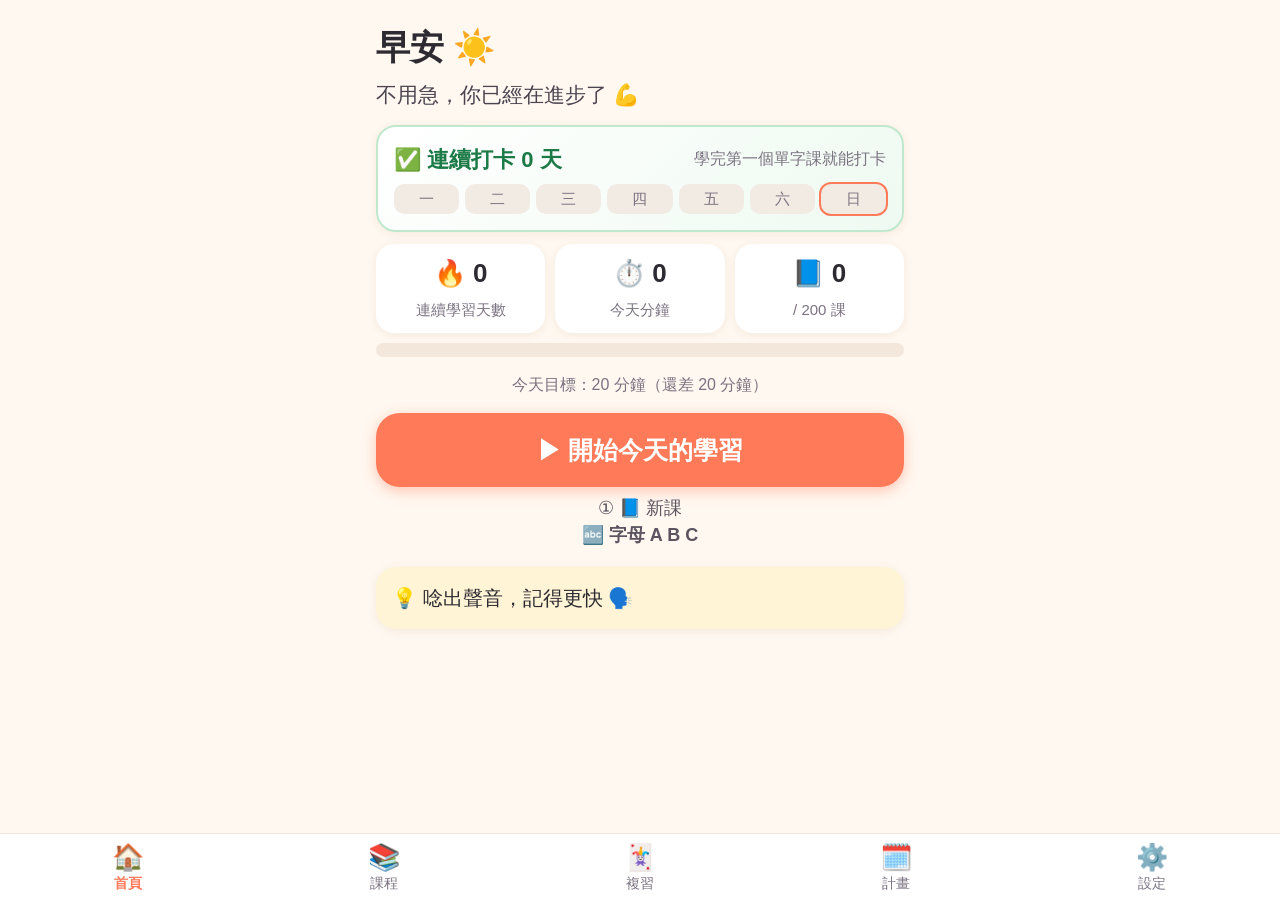
==== commit 4b3ba70d: "Gentle teacher: bubbles, recap, story/picture/try, slow Chinese voice" ====
--- a/english.html
+++ b/english.html
@@ -134,6 +134,18 @@
 .ans:focus{outline:none;border-color:var(--c)}
 .lesson.locked{opacity:.6;cursor:pointer}
 .btn.primary:disabled{opacity:1;background:#ffcfc0;box-shadow:none;color:#fff}
+/* v3 老師 */
+.tbub{display:flex;gap:10px;align-items:flex-start;margin:10px 0;text-align:left;animation:pop .35s ease}
+@keyframes pop{from{transform:translateY(8px);opacity:0}}
+.tav{font-size:40px;line-height:1;flex:none;background:#fff;border-radius:50%;width:56px;height:56px;display:flex;align-items:center;justify-content:center;box-shadow:0 2px 8px rgba(120,80,40,.12)}
+.tb{flex:1;background:#fff;border-radius:4px 20px 20px 20px;padding:12px 14px 8px;box-shadow:0 2px 10px rgba(120,80,40,.1);border:2px solid #ffe0d4}
+.tt{font-size:23px;font-weight:700;line-height:1.45;color:#3b2f2a}
+.tbtn{display:flex;gap:8px;margin-top:8px}.tbtn button{flex:1;border:0;border-radius:12px;background:#fff1ea;color:#b4532a;font-size:16px;font-weight:700;padding:8px 4px;min-height:42px;font-family:inherit}
+.tbub.mini .tt{font-size:19px}.tbub.mini .tav{width:46px;height:46px;font-size:32px}
+.tbub.happy .tb{border-color:#bfe8cc;background:#f3fbf5}
+.pic-big{font-size:48px;line-height:1.4;margin:10px 0}
+.explain.one{font-size:24px;line-height:1.7}
+.opt.soft-miss{background:#fff6e8;border-color:#f6d39b;opacity:.7}
 </style>
 </head>
 <body>
@@ -1119,6 +1131,41 @@
 ];
 })(window.APP_DATA);
 </script>
+<script>/* 老師的話：每個重點用三種方式講（故事 s、圖片 p、試試看 t）。每個泡泡最多約 20 個中文字 */
+(function(D){
+D.soft = ["差一點點，我們再看一次 😊","沒關係，我們再看一次 🌱","慢慢來，再看一次就會 🐢","很接近了！我們再看一次 👍"];
+D.cheers = D.cheers.concat(["好厲害，你做到了！🎉","一步一步，你真的在進步 🌱","老師好開心！你答對了 😄"]);
+D.teachG = [
+ {s:["阿嬤說：「我很餓。」","英文一定要加 am：","I am hungry."],p:["🙋‍♀️ ＋ am ＋ 😋","我 ＋ 是 ＋ 餓"],t:["我很累 → I ___ tired.","am|is",0]},
+ {s:["中文「他、她」聽起來一樣。","爸爸是 he，媽媽是 she。"],p:["👨 he　👩 she　🐶 it","男生 he、女生 she"],t:["媽媽很好 → ___ is kind.","He|She",1]},
+ {s:["「我的錢包」有「的」。","英文不用「的」：","my wallet 👛"],p:["🙋 my 👛","我的 ＝ my"],t:["我的手機 → ___ phone","my|I",0]},
+ {s:["去市場買一顆蘋果。","英文要說 an apple。","一個，要加 a 或 an。"],p:["🍎 an apple　🐶 a dog","一個 ＝ a / an"],t:["一顆蛋 → ___ egg","a|an",1]},
+ {s:["買三顆蛋，中文蛋不變。","英文要加 s：","three eggs 🥚🥚🥚"],p:["🥚 egg → 🥚🥚🥚 eggs","很多個 → 加 s"],t:["兩本書 → two ___","book|books",1]},
+ {s:["我每天喝茶：","I drink tea.","爸爸每天喝茶：","He drinks tea."],p:["🙋 I drink　👨 He drinks","他、她 → 動詞加 s"],t:["媽媽每天煮飯 → She ___.","cook|cooks",1]},
+ {s:["我不吃辣 🌶️","英文要用 don't：","I don't eat spicy food."],p:["🙅 don't ＋ 🌶️","不 ＝ don't"],t:["我不喝酒 → I ___ drink beer.","don't|not",0]},
+ {s:["中文問：「你餓嗎？」","英文把 Are 搬到前面：","Are you hungry?"],p:["❓ Are ＋ you ＋ 😋 ?","「嗎」→ Are 放前面"],t:["你累嗎？→ ___ you tired?","Are|You",0]},
+ {s:["媽媽在煮飯 🍳","英文：She is cooking.","「在」＝ is ＋ ing"],p:["👩‍🍳 is cooking","正在 ＝ is ＋ ing"],t:["我在吃飯 → I am ___.","eat|eating",1]},
+ {s:["昨天我買了麵包 🍞","英文動詞要變身：","I bought bread."],p:["⬅️ 昨天 → 動詞變過去","walk → walked"],t:["昨天我走路 → I ___ yesterday.","walk|walked",1]},
+ {s:["明天我會去銀行 🏦","英文要用 will：","I will go to the bank."],p:["➡️ 明天 → will ＋ 動詞","will go ＝ 會去"],t:["我會打給你 → I ___ call you.","will|am",0]},
+ {s:["阿公會游泳 🏊","英文：He can swim.","會 ＝ can"],p:["🏊 can swim","會 ＝ can"],t:["我會煮菜 → I can ___.","cook|cooks",0]},
+ {s:["錢包在桌上 👛","英文：on the table","on ＝ 在上面"],p:["📦 in　🍽️ on　🛏️ under","裡面、上面、下面"],t:["在盒子裡 → ___ the box","in|on",0]},
+ {s:["中文：我每天在家吃飯。","英文：地點、時間放後面","I eat at home every day."],p:["🙋 → 🍽️ → 🏠 → 📅","誰→做→哪裡→何時"],t:["我在台北工作 → I work ___.","in Taipei|Taipei in",0]}
+];
+D.teachP = [
+ {s:["漢字看形狀知道意思。","英文字母記錄聲音，","就像拼音一樣！"],p:["🀄 木 林 森　🔤 c-a-t","漢字看形，英文聽音"],t:["英文字母比較像什麼？","拼音|漢字",0]},
+ {s:["拼音：b ＋ a → ba","英文也一樣拼：","c ＋ a ＋ t → cat 🐱"],p:["c ＋ a ＋ t ＝ 🐱","一個一個唸，再連起來"],t:["d-o-g 是什麼？","🐶 dog|🐱 cat",0]},
+ {s:["kit 後面加一個 e，","就變成 kite 風箏 🪁","e 不出聲，像魔法！"],p:["kit ＋ e ＝ 🪁 kite","e 讓 i 唸「愛」"],t:["hop ＋ e 是？","hope|hopp",0]},
+ {s:["兩個母音手牽手，","第一個說話：","rain 🌧️ 的 ai 唸「欸」"],p:["r ＋ ai ＋ n ＝ 🌧️","ai 唸「欸」"],t:["know 的 k 要唸嗎？","不唸|要唸",0]},
+ {s:["「不」＋「快樂」＝不快樂","英文也一樣：","un ＋ happy ＝ unhappy"],p:["😊 happy → 😞 unhappy","un ＝ 不"],t:["unhappy 是什麼意思？","不快樂|很快樂",0]},
+ {s:["教書的人叫老師。","teach ＋ er ＝ teacher","-er ＝ 做這件事的人"],p:["🎤 sing → singer 歌手","-er ＝ …的人"],t:["sing ＋ er 是？","歌手|唱歌",0]},
+ {s:["阿公慢慢地走 🐢","慢慢地 ＝ slowly","slow ＋ ly"],p:["🐢 slow → slowly","-ly ＝ …地"],t:["help ＋ ful 是什麼？","有幫助的|不幫忙",0]},
+ {s:["媽媽買菜 🛒","Mom buys food.","順序跟中文一樣！"],p:["👩 → 🛒 → 🥬","誰 → 做 → 什麼"],t:["「我吃飯」哪個對？","I eat rice.|Rice I eat.",0]},
+ {s:["我很快樂：","I am happy. 😊","你讓我快樂：","You make me happy. 🥰"],p:["🙋 ＋ am ＋ 😊","誰 ＋ 是 ＋ 怎樣"],t:["「我喜歡茶」哪個對？","I like tea.|I tea like.",0]},
+ {s:["中文：我晚上在家看電視。","英文：地點、時間放後面","I watch TV at home."],p:["📺 → 🏠 → 🌙","做什麼→哪裡→何時"],t:["「我在家吃飯」哪個對？","I eat at home.|I at home eat.",0]},
+ {s:["中文用「了」：我吃了。","英文讓動詞變身：","I ate. 🍽️"],p:["🚶 walk → walked","動詞變身，表示時間"],t:["他走路 → He ___.","walk|walks",1]}
+];
+})(window.APP_DATA);
+</script>
 <script>/* 諧音 → 拼音（自動產生） */
 window.PY={"欸": "ei", "艾剖": "ai-pou", "逼": "bi", "波": "bo", "西": "xi", "凱特": "kai-te", "滴": "di", "搭格": "da-ge", "依": "yi", "欸格": "ei-ge", "欸夫": "ei-fu", "費許": "fei-xu", "基": "ji", "勾特": "gou-te", "欸取": "ei-qu", "黑特": "hei-te", "艾": "ai", "引塞克特": "yin-sai-ke-te", "接": "jie", "啾斯": "jiu-si", "開": "kai", "奇": "qi", "欸歐": "ei-ou", "賴恩": "lai-en", "欸姆": "ei-mu", "木恩": "mu-en", "恩": "en", "諾斯": "nuo-si", "歐": "ou", "阿克特帕斯": "a-ke-te-pa-si", "批": "pi", "匹格": "pi-ge", "克優": "ke-you", "塊恩": "kuai-en", "阿爾": "a-er", "瑞比特": "rui-bi-te", "欸斯": "ei-si", "桑": "sang", "踢": "ti", "泰格": "tai-ge", "優": "you", "阿姆布瑞拉": "a-mu-bu-rui-la", "威": "wei", "凡": "fan", "達布溜": "da-bu-liu", "襪取": "wa-qu", "欸克斯": "ei-ke-si", "巴克斯": "ba-ke-si", "歪": "wai", "耶摟": "ye-lou", "利（捲舌日一）": "li（捲舌日一）", "利布拉": "li-bu-la", "貝格": "bei-ge", "咩普": "mie-pu", "貝德": "bei-de", "盆": "pen", "瑞德": "rui-de", "天": "tian", "西特": "xi-te", "逼格": "bi-ge", "色克斯": "se-ke-si", "哈特": "ha-te", "踏普": "ta-pu", "卡普": "ka-pu", "巴斯": "ba-si", "讓": "rang", "飯": "fan", "瑞特": "rui-te", "恨": "hen", "利普": "li-pu", "帕特": "pa-te", "巴格": "ba-ge", "那特": "na-te", "給克": "gei-ke", "內姆": "nei-mu", "給姆": "gei-mu", "雷克": "lei-ke", "拜克": "bai-ke", "費夫": "fei-fu", "泰姆": "tai-mu", "厚姆": "hou-mu", "波恩": "bo-en", "Q特": "Qte", "垂": "chui", "依特": "yi-te", "瑞恩": "rui-en", "吹恩": "chui-en", "得": "de", "普雷": "pu-lei", "波特": "bo-te", "扣特": "kou-te", "斯諾": "si-nuo", "肉德": "rou-de", "西普": "xi-pu", "咻": "xiu", "夏普": "xia-pu", "切爾": "qie-er", "七克": "qi-ke", "蘭取": "lan-qu", "起斯": "qi-si", "斯瑞": "si-rui", "辛克": "xin-ke", "冒斯": "mao-si", "達克": "da-ke", "沙克": "sha-ke", "令": "ling", "慶": "qing", "威歐": "wei-ou", "懷特": "huai-te", "風": "feng", "佛頭": "fu-tou", "夫德": "fu-de", "布克": "bu-ke", "庫克": "ku-ke", "號斯": "hao-si", "考": "kao", "黨": "dang", "卡": "ka", "斯答": "si-da", "佛克": "fu-ke", "霍斯": "huo-si", "西斯特": "xi-si-te", "伯德": "bo-de", "哥兒": "ge-er", "呢斯": "ne-si", "布魯": "bu-lu", "克拉克": "ke-la-ke", "夫雷格": "fu-lei-ge", "普雷恩": "pu-lei-en", "布瑞德": "bu-rui-de", "克瑞伯": "ke-rui-bo", "追姆": "zhui-mu", "夫瑞格": "fu-rui-ge", "斯踏普": "si-ta-pu", "斯噴": "si-pen", "斯內克": "si-nei-ke", "斯溫": "si-wen", "日羅": "ri-luo", "萬": "wan", "兔": "tu", "佛": "fu", "塞文": "sai-wen", "欸特": "ei-te", "奈恩": "nai-en", "依雷文": "yi-lei-wen", "特威歐夫": "te-wei-ou-fu", "特溫替": "te-wen-ti", "瑟替": "se-ti", "菲夫替": "fei-fu-ti", "漢追德": "han-zhui-de", "騷任德": "sao-ren-de", "格林": "ge-lin", "布雷克": "bu-lei-ke", "歐忍居": "ou-ren-ju", "品克": "pin-ke", "波剖": "bo-pou", "布朗": "bu-lang", "格雷": "ge-lei", "飛木哩": "fei-mu-li", "法惹": "fa-re", "媽惹": "ma-re", "爹德": "die-de", "媽姆": "ma-mu", "布拉惹": "bu-la-re", "多特": "duo-te", "北比": "bei-bi", "格蘭法惹": "ge-lan-fa-re", "格蘭媽惹": "ge-lan-ma-re", "哈斯本德": "ha-si-ben-de", "歪夫": "wai-fu", "夫瑞恩德": "fu-rui-en-de", "滿": "man", "務們": "wu-men", "波伊": "bo-yi", "柴爾德": "chai-er-de", "嘿德": "hei-de", "黑爾": "hei-er", "愛": "ai", "依爾": "yi-er", "兔斯": "tu-si", "菲斯": "fei-si", "漢德": "han-de", "阿姆": "a-mu", "雷格": "lei-ge", "福特": "fu-te", "芬格": "fen-ge", "貝克": "bei-ke", "斯塔麥克": "si-ta-mai-ke", "哇特": "wa-te", "賴斯": "lai-si", "謬克": "miu-ke", "咖啡": "ka-fei", "巴南那": "ba-nan-na", "米特": "mi-te", "七肯": "qi-ken", "努豆斯": "nu-dou-si", "蘇普": "su-pu", "比爾": "bi-er", "夫如特": "fu-ru-te", "菲吉特剖": "fei-ji-te-pou", "休格": "xiu-ge", "嗽特": "sou-te", "布瑞克菲斯特": "bu-rui-ke-fei-si-te", "丁呢": "ding-ne", "欸勒份特": "ei-lei-fen-te", "忙奇": "mang-qi", "貝爾": "bei-er", "潘達": "pan-da", "奈特": "nai-te", "摸寧": "mo-ning", "阿夫特努恩": "a-fu-te-nu-en", "依夫寧": "yi-fu-ning", "特得": "te-de", "特摩肉": "te-mo-rou", "耶斯特得": "ye-si-te-de", "鬧": "nao", "威克": "wei-ke", "曼斯": "man-si", "一爾": "yi-er", "奧爾": "ao-er", "米逆特": "mi-ni-te", "慢得": "man-de", "兔斯得": "tu-si-de", "溫斯得": "wen-si-de", "瑟斯得": "se-si-de", "富來得": "fu-lai-de", "塞特得": "sai-te-de", "桑得": "sang-de", "接紐爾瑞": "jie-niu-er-rui", "非布如爾瑞": "fei-bu-ru-er-rui", "馬取": "ma-qu", "欸普柔": "ei-pu-rou", "妹": "mei", "啾恩": "jiu-en", "啾賴": "jiu-lai", "歐格斯特": "ou-ge-si-te", "塞普天博": "sai-pu-tian-bo", "阿克投博": "a-ke-tou-bo", "諾文博": "nuo-wen-bo", "低森博": "di-sen-bo", "斯酷": "si-ku", "哈斯批頭": "ha-si-pi-tou", "厚帖歐": "hou-tie-ou", "瑞斯特讓特": "rui-si-te-rang-te", "斯多爾": "si-duo-er", "班克": "ban-ke", "斯得訓": "si-de-xun", "欸爾波特": "ei-er-bo-te", "帕克": "pa-ke", "巴斯如姆": "ba-si-ru-mu", "斯粹特": "si-cui-te", "西替": "xi-ti", "康垂": "kang-chui", "歐菲斯": "ou-fei-si", "馬克特": "ma-ke-te", "蘇潑馬克特": "su-po-ma-ke-te", "如姆": "ru-mu", "氣稱": "qi-cheng", "馬尼": "ma-ni", "泰克西": "tai-ke-xi", "多爾": "duo-er", "溫豆": "wen-dou", "貼剖": "tie-pou", "踢威": "ti-wei", "肯撲特": "ken-pu-te", "克樓斯": "ke-lou-si", "修斯": "xiu-si", "踢克特": "ti-ke-te", "威惹": "wei-re", "溫德": "wen-de", "克勞德": "ke-lao-de", "斯蓋": "si-gai", "夫勞爾": "fu-lao-er", "耶斯": "ye-si", "諾": "nuo", "普力斯": "pu-li-si", "山Q": "shan-Q", "搜瑞": "sou-rui", "哈囉": "ha-luo", "古拜": "gu-bai", "華特": "hua-te", "戶": "hu", "威爾": "wei-er", "溫": "wen", "號": "hao", "利斯（舌頭輕咬）": "li-si（舌頭輕咬）", "雷特（舌頭輕咬）": "lei-te（舌頭輕咬）", "嘿爾": "hei-er", "累爾（舌頭輕咬）": "lei-er（舌頭輕咬）", "恩德": "en-de", "巴特": "ba-te", "威瑞": "wei-rui", "黑夫": "hei-fu", "狗": "gou", "卡姆": "ka-mu", "准克": "zhun-ke", "路克": "lu-ke", "里森": "li-sen", "斯必克": "si-bi-ke", "投克": "tou-ke", "塞": "sai", "斯力普": "si-li-pu", "握克": "wo-ke", "斯坦德": "si-tan-de", "歐噴": "ou-pen", "拜": "bai", "塞歐": "sai-ou", "佩": "pei", "給夫": "gei-fu", "貼克": "tie-ke", "妹克": "mei-ke", "度": "du", "賴克": "lai-ke", "拉夫": "la-fu", "旺特": "wang-te", "泥德": "ni-de", "嘿歐普": "hei-ou-pu", "沃克": "wo-ke", "斯塔迪": "si-ta-di", "勒恩": "lei-en", "威特": "wei-te", "摳": "kou", "里夫": "li-fu", "給特": "gei-te", "鋪特": "pu-te", "哇許": "wa-xu", "醒": "xing", "古德": "gu-de", "斯摩": "si-mo", "扣德": "kou-de", "紐": "niu", "歐德": "ou-de", "楊": "yang", "黑皮": "hei-pi", "賽德": "sai-de", "泰爾德": "tai-er-de", "夯格瑞": "hang-ge-rui", "瑟斯替": "se-si-ti", "比優特佛": "bi-you-te-fu", "費斯特": "fei-si-te", "斯樓": "si-lou", "龍": "long", "秀特": "xiu-te", "投": "tou", "依日": "yi-ri", "迪菲扣特": "di-fei-kou-te", "企普": "qi-pu", "依克斯噴西夫": "yi-ke-si-pen-xi-fu", "克林": "ke-lin", "德替": "de-ti", "尼爾": "ni-er", "法": "fa", "逼日": "bi-ri", "西克": "xi-ke", "嗨": "hai", "阿": "a", "愛姆": "ai-mu", "奈斯": "nai-si", "雷特": "lei-te", "又爾": "you-er", "威爾康": "wei-er-kang", "麥": "mai", "意斯": "yi-si", "林": "lin", "華茲": "hua-zi", "夫讓": "fu-rang", "台灣": "tai-wan", "因": "yin", "台北": "tai-bei", "一爾斯": "yi-er-si", "呃": "e", "踢切": "ti-qie", "丘德忍": "qiu-de-ren", "謬日克": "miu-ri-ke", "勒寧": "lei-ning", "英格利許": "ying-ge-li-xu", "柴泥斯": "chai-ni-si", "利斯": "li-si", "惹": "re", "意特": "yi-te", "肯": "ken", "密": "mi", "阿根": "a-gen", "斯樓力": "si-lou-li", "當特": "dang-te", "安德斯坦德": "an-de-si-tan-de", "達斯": "da-si", "民": "min", "歐K": "ou-K", "瑞力": "rui-li", "意茲": "yi-zi", "斯摩惹": "si-mo-re", "軋": "ya", "昂": "ang", "賈斯特": "jia-si-te", "路克因": "lu-ke-yin", "愛歐": "ai-ou", "卡德": "ka-de", "凱許": "kai-xu", "迪斯靠特": "di-si-kao-te", "瑞西特": "rui-xi-te", "咩妞": "mie-niu", "伍德": "wu-de", "艾斯": "ai-si", "斯拜西": "si-bai-xi", "威吉帖瑞恩": "wei-ji-tie-rui-en", "迪利瑕斯": "di-li-xia-si", "切克": "qie-ke", "福": "fu", "瑞可曼德": "rui-ke-man-de", "依克斯Q斯": "yi-ke-si-Q-si", "累爾": "lei-er", "疼": "teng", "雷夫特": "lei-fu-te", "羅斯特": "luo-si-te", "秀": "xiu", "奈克斯特": "nai-ke-si-te", "帕斯波特": "pa-si-bo-te", "瑞惹威訓": "rui-re-wei-xun", "奧特": "ao-te", "歪法伊": "wai-fa-yi", "帕斯沃德": "pa-si-wo-de", "倫登": "lun-deng", "威K訓": "wei-K-xun", "斯貼": "si-tie", "得斯": "de-si", "阿斯": "a-si", "拉格居": "la-ge-ju", "戶斯": "hu-si", "摳林": "kou-lin", "湯姆": "tang-mu", "厚德": "hou-de", "嘿斯": "hei-si", "力夫": "li-fu", "麥蘇居": "mai-su-ju", "難博": "nan-bo", "堪特": "kan-te", "波力斯": "bo-li-si", "安比優倫斯": "an-bi-you-lun-si", "達克特": "da-ke-te", "賀茲": "he-zi", "嘿帖克": "hei-tie-ke", "菲佛": "fei-fu", "哇雷特": "wa-lei-te", "法爾": "fa-er", "凱爾佛": "kai-er-fu", "阿勒居克": "a-lei-ju-ke", "匹那茲": "pi-na-zi", "法馬西": "fa-ma-xi", "搜": "sou", "撲拉布冷": "pu-la-bu-leng", "雷茲": "lei-zi", "甲布": "jia-bu", "凱爾": "kai-er", "歐克拉克": "ou-ke-la-ke", "瑞寧": "rui-ning", "桑尼": "sang-ni", "安姆": "an-mu", "凱茲": "kai-zi", "斯內克斯": "si-nei-ke-si", "勾因": "gou-yin", "瑞斯特": "rui-si-te", "虧斯遜": "kui-si-xun", "夏平": "xia-ping", "愛德": "ai-de", "追夫": "zhui-fu", "當": "dang", "切克奧特": "qie-ke-ao-te"};
 </script>
@@ -1146,7 +1193,7 @@
   {key:'3', name:'基礎單字', icon:'🍎', desc:'約 300 個最常用的單字，每課只學 5 個'},
   {key:'p', name:'句型套用', icon:'🔁', desc:'21 個萬用句型：換一個字，就是一句新句子'},
   {key:'4', name:'常用句子', icon:'💬', desc:'150 句生活會話，每課 3–4 句'},
-  {key:'5', name:'基礎文法', icon:'🧩', desc:'中英對比＋中文母語者常犯的錯，用最簡單的中文說明'},
+  {key:'5', name:'基礎文法', icon:'🧩', desc:'中英對比＋容易搞混的地方，用最簡單的中文說明'},
   {key:'6', name:'簡單對話', icon:'👫', desc:'15 段生活對話，一次聽完整段'}
 ];
 const SI = k => STAGES.findIndex(s => s.key===k);
@@ -1209,7 +1256,7 @@
 
 /* ---------- 進度儲存 ---------- */
 const KEY='eng-zero-v1';
-const DEF = {done:{}, cards:{}, days:{}, streak:0, lastDay:'', reviewDay:'', ck:{last:'', streak:0, days:{}}, ckTask:null, s:{rate:0.8, voice:'', hint:true, hm:'py', auto:true}};
+const DEF = {done:{}, cards:{}, days:{}, streak:0, lastDay:'', reviewDay:'', ck:{last:'', streak:0, days:{}}, ckTask:null, s:{rate:0.8, voice:'', hint:true, hm:'py', auto:true, trate:0.75, tauto:true}};
 let P;
 try { P = Object.assign({}, DEF, JSON.parse(localStorage.getItem(KEY)||'{}')); P.s = Object.assign({}, DEF.s, P.s||{}); P.ck = Object.assign({last:'', streak:0, days:{}}, P.ck||{}); } catch(e){ P = JSON.parse(JSON.stringify(DEF)); }
 function save(){ try{ localStorage.setItem(KEY, JSON.stringify(P)); }catch(e){} }
@@ -1229,9 +1276,11 @@
 
 /* ---------- 語音 ---------- */
 const synth = window.speechSynthesis;
-let voices=[], curUtt=null;
+let voices=[], zhVoices=[], curUtt=null;
 const BAD = /Albert|Bad News|Bahh|Bells|Boing|Bubbles|Cellos|Good News|Jester|Organ|Superstar|Trinoids|Whisper|Wobble|Zarvox|Fred|Junior|Ralph|Grandma|Grandpa|Rocko|Shelley|Eddy|Flo|Reed|Sandy/i;
-function loadVoices(){ if(!synth) return; voices = synth.getVoices().filter(v => /^en[-_]/i.test(v.lang) || v.lang==='en'); }
+function loadVoices(){ if(!synth) return; const all=synth.getVoices(); voices = all.filter(v => /^en[-_]/i.test(v.lang) || v.lang==='en');
+  zhVoices = all.filter(v => /^(zh|cmn)/i.test(v.lang)).sort((a,b)=>zs(b)-zs(a)); }
+function zs(v){ let s=0; if(/TW|Hant/i.test(v.lang)) s+=50; else if(/CN|Hans/i.test(v.lang)) s+=30; else if(/HK|yue/i.test(v.lang)) s-=20; if(/Mei-Jia|Meijia|Google|Natural|Enhanced|Premium|HsiaoChen|Yating|Hanhan/i.test(v.name)) s+=15; return s; }
 if(synth){ loadVoices(); if('onvoiceschanged' in synth) synth.onvoiceschanged = () => { loadVoices(); if(route().v==='settings') render(); }; }
 function scoreVoice(v){ let s=0; if(/en[-_]US/i.test(v.lang)) s+=50; else if(/en[-_](GB|AU|CA|IE)/i.test(v.lang)) s+=20;
   if(/Samantha|Ava|Allison|Susan|Zoe|Nicky|Joelle|Evan|Nathan|Tom/i.test(v.name)) s+=30; if(/Google US English|Aria|Jenny|Guy|Natural/i.test(v.name)) s+=35;
@@ -1242,7 +1291,22 @@
   const go = () => { const u=new SpeechSynthesisUtterance(text); u.lang='en-US'; const v=o.voice||mainVoice(); if(v){u.voice=v; u.lang=v.lang;} u.rate=o.rate||P.s.rate; u.pitch=o.pitch||1;
     u.onend = () => { o.onend && o.onend(); }; u.onerror = () => { o.onend && o.onend(); }; curUtt=u; synth.speak(u); };
   if(synth.speaking || synth.pending){ synth.cancel(); setTimeout(go, 80); } else go(); }
-function stopSpeak(){ if(synth) synth.cancel(); }
+function stopSpeak(){ TQ++; if(synth) synth.cancel(); }
+/* 老師說話：中文用中文聲音、英文用英文聲音，慢慢說 */
+let TQ=0;
+function speakT(text, slow, onend){ if(!synth){ onend&&onend(); return; } const my=++TQ; const rate=slow?Math.max(0.5,P.s.trate-0.2):P.s.trate;
+  const clean=String(text).replace(/[\u{1F000}-\u{1FFFF}\u2600-\u27BF\uFE0F\u200D→←＋]/gu,' ');
+  const segs=clean.split(/([A-Za-z][A-Za-z'’\- ,.?!]*[A-Za-z.?!]|[A-Za-z])/).map(x=>x.trim()).filter(x=>x && /[A-Za-z\u4e00-\u9fff]/.test(x));
+  let i=0; const zv=zhVoices[0];
+  const next=()=>{ if(my!==TQ) return; if(i>=segs.length){ onend&&onend(); return; } const t=segs[i++]; const en=/^[A-Za-z]/.test(t);
+    const u=new SpeechSynthesisUtterance(t); if(en){ const v=mainVoice(); if(v){u.voice=v;} u.lang=v?v.lang:'en-US'; u.rate=Math.min(rate, P.s.rate); } else { if(zv){u.voice=zv; u.lang=zv.lang;} else u.lang='zh-TW'; u.rate=rate; }
+    u.onend=()=>setTimeout(next,150); u.onerror=()=>setTimeout(next,50); curUtt=u; synth.speak(u); };
+  if(synth.speaking||synth.pending){ synth.cancel(); setTimeout(next,80); } else next(); }
+function tbub(text, cls){ return '<div class="tbub '+(cls||'')+'"><div class="tav">👩‍🏫</div><div class="tb"><div class="tt">'+esc(text)+'</div><div class="tbtn"><button data-tsay="'+esc(text)+'">🔁 再講一次</button><button data-tsay="'+esc(text)+'" data-tslow="1">🐢 講慢一點</button></div></div></div>'; }
+function autoT(lines){ if(!P.s.tauto) return; let i=0; const go=()=>{ if(i<lines.length) speakT(lines[i++], false, ()=>setTimeout(go,300)); }; setTimeout(go,250); }
+const RECAP = L => { const ord=learnOrder(); const i=ord.indexOf(L); const pv=i>0?ord[i-1]:null; if(!pv) return '第一課！我們慢慢開始 😊'; let t=pv.title; if(t.length>12) t=t.slice(0,12)+'…'; return '上一課學了「'+t+'」👍'; };
+const PRAISE = ['你好棒！今天又進步了 🌟','老師好開心，你做完了！🎉','慢慢學，你一直在進步 🌱','真厲害！給你拍拍手 👏'];
+const LINE_T = ['慢慢看，看懂就好 😊','這個很重要喔 ⭐','跟中文比一比 🀄','不用背，看懂就好 👍'];
 let unlocked=false;
 function unlock(){ if(unlocked||!synth) return; unlocked=true; try{ const u=new SpeechSynthesisUtterance(' '); u.volume=0; synth.speak(u); }catch(e){} loadVoices(); }
 document.addEventListener('touchend', unlock, {passive:true}); document.addEventListener('click', unlock);
@@ -1281,9 +1345,9 @@
 function hintHTML(h, label){ if(!h || P.s.hm==='off') return ''; const py=toPy(h), m=P.s.hm;
   let o=''; if(m==='py'||m==='both') o+='<div class="hint py">'+(label||'拼音')+'：'+esc(py)+'</div>'; if(m==='xy'||m==='both') o+='<div class="hint">'+(label?label+'（諧音）':'諧音')+'：'+esc(h)+'</div>'; return o; }
 function pyBox(o){ if(!o || !o.py) return ''; return '<div class="card pybox'+(o.nocn?' nocn':'')+'">'+(o.nocn?'<div class="nocn-tag">❗ 中文沒有這個音，要特別練習</div>':'')+
-  '<div><b>🅿️ 拼音對照：</b>'+esc(o.py)+'</div><div><b>👄 嘴型：</b>'+esc(o.mouth)+'</div><div class="warn"><b>⚠️ 常見錯誤：</b>'+esc(o.err)+'</div></div>'; }
+  '<div><b>🅿️ 拼音對照：</b>'+esc(o.py)+'</div><div><b>👄 嘴型：</b>'+esc(o.mouth)+'</div><div class="warn"><b>⚠️ 小心這裡：</b>'+esc(o.err)+'</div></div>'; }
 function speakBtns(text, cls){ return '<div class="sbtns '+(cls||'')+'"><button class="btn sound" data-say="'+esc(text)+'">🔊 聽</button><button class="btn sound slow" data-say="'+esc(text)+'" data-rate="0.55">🐢 慢慢聽</button></div>'; }
-app.addEventListener('click', e => { const b=e.target.closest('[data-say]'); if(b){ e.preventDefault(); speak(b.dataset.say, {rate: b.dataset.rate?parseFloat(b.dataset.rate):undefined}); } });
+app.addEventListener('click', e => { const tb=e.target.closest('[data-tsay]'); if(tb){ e.preventDefault(); speakT(tb.dataset.tsay, !!tb.dataset.tslow); return; } const b=e.target.closest('[data-say]'); if(b){ e.preventDefault(); speak(b.dataset.say, {rate: b.dataset.rate?parseFloat(b.dataset.rate):undefined}); } });
 
 /* ---------- 路由 ---------- */
 function route(){ const h=(location.hash||'#/home').slice(2).split('/'); return {v:h[0]||'home', a:h[1]}; }
@@ -1419,7 +1483,10 @@
   stopSpeak(); active=true;
   const steps=[{k:'intro'}];
   if(L.kind==='dlg'){ steps.push({k:'dlg'}); }
-  else { if(L.kind==='gram') steps.push({k:'gram'}); if(L.kind==='prin') steps.push({k:'prin'}); if(L.kind==='pat') steps.push({k:'patIntro'}); L.items.forEach(id=>steps.push({k:'learn', id})); if(L.kind==='pat') steps.push({k:'drill'}); }
+  else { if(L.kind==='gram'||L.kind==='prin'){ const T=(L.kind==='gram'?D.teachG:D.teachP)||[]; const t=T[L.n-1];
+      if(t){ steps.push({k:'story', t}); steps.push({k:'pic', t}); steps.push({k:'try', t}); }
+      const lines = L.kind==='gram' ? L.explain.split('\n') : L.explain; lines.forEach((x,j)=>steps.push({k:'line', x, j, of:lines.length}));
+      if(L.kind==='gram'){ if(L.cn.length) steps.push({k:'cn'}); if(L.err.length) steps.push({k:'err'}); } } if(L.kind==='pat') steps.push({k:'patIntro'}); L.items.forEach(id=>steps.push({k:'learn', id})); if(L.kind==='pat') steps.push({k:'drill'}); }
   steps.push({k:'qintro'});
   buildQuiz(L).forEach(q=>steps.push(q));
   steps.push({k:'done'});
@@ -1468,19 +1535,49 @@
   const s=R.steps[R.i], L=R.L;
   if(s.k==='intro'){
     const n=L.items.length;
-    frame(`<div class="center intro"><div class="emoji-big">${STAGES[L.stage].icon}</div><p class="small">第 ${L.stage+1} 階段 · 第 ${L.idx+1} 課</p><h1>${esc(L.title)}</h1>
-      <p class="lead">${L.kind==='dlg'?'今天聽一段 '+n+' 句的小對話':'這一課只學 <b>'+n+'</b> 個新東西'}，慢慢來就好 😊</p>
+    const b1=RECAP(L), b2=L.kind==='dlg'?'今天聽一段小對話 👂':'今天只學 '+n+' 個，慢慢來 😊';
+    frame(`<div class="center intro"><p class="small">第 ${L.stage+1} 階段 · 第 ${L.idx+1} 課</p><h1>${STAGES[L.stage].icon} ${esc(L.title)}</h1>
+      ${tbub(b1)}${tbub(b2)}
       ${L.kind==='phon'?'<div class="card rule">📌 '+esc(L.rule)+'</div>'+pyBox(L):''}
       ${L.kind==='pat'?'<div class="card rule">🔁 學會一個句型，換一個字就是新句子！</div>':''}
       ${L.kind==='prin'?'<div class="card rule">🧠 這一課不用背，只要「看懂」英文是怎麼組成的</div>':''}
       <div class="card steps"><div>① 👂 先聽</div><div>② 🗣️ 跟著唸</div><div>③ 🎯 小遊戲</div></div>
       <button class="btn primary huge" id="nx">開始 ▶</button></div>`);
     document.getElementById('nx').onclick = () => { unlock(); nextStep(); };
+    autoT([b1,b2]);
+  }
+  else if(s.k==='story'){ const lines=s.t.s; let shown=1;
+    frame(`<p class="small center">📖 先聽老師講個小故事</p><div id="bubs">${tbub(lines[0])}</div><div class="actions"><button class="btn primary" id="nx">${lines.length>1?'下一句 ▶':'我懂了 ▶'}</button></div>`);
+    autoT([lines[0]]);
+    document.getElementById('nx').onclick=()=>{ if(shown<lines.length){ document.getElementById('bubs').insertAdjacentHTML('beforeend', tbub(lines[shown])); autoT([lines[shown]]); shown++; if(shown>=lines.length) document.getElementById('nx').textContent='我懂了 ▶'; window.scrollTo(0,document.body.scrollHeight); } else nextStep(); };
+  }
+  else if(s.k==='pic'){ const b='看圖記一記 👀';
+    frame(`<p class="small center">🖼️ 看圖片</p>${tbub(b)}<div class="card pic center"><div class="pic-big">${esc(s.t.p[0])}</div><div class="zh big">${esc(s.t.p[1])}</div></div><div class="actions"><button class="btn primary" id="nx">記住了 ▶</button></div>`);
+    autoT([b, s.t.p[1]]); document.getElementById('nx').onclick=nextStep;
+  }
+  else if(s.k==='try'){ const b='換你試試看 ✋'; const o=s.t.t[1].split('|');
+    frame(`<p class="small center">✋ 試試看</p>${tbub(b)}<div class="q"><h2>${esc(s.t.t[0])}</h2><div class="opts">${o.map((x,i)=>`<button class="opt big" data-i="${i}">${esc(x)}</button>`).join('')}</div><div id="fb"></div></div>`);
+    autoT([b]);
+    app.querySelectorAll('.opt').forEach(btn=>btn.onclick=()=>{ const ok=+btn.dataset.i===s.t.t[2]; const fb=document.getElementById('fb');
+      if(ok){ app.querySelectorAll('.opt').forEach(x=>x.disabled=true); btn.classList.add('right'); const m=rnd(D.cheers); fb.innerHTML=tbub(m,'happy')+'<button class="btn primary" id="cont">繼續 ▶</button>'; speakT(m.replace(/[!！]/g,'')); document.getElementById('cont').onclick=nextStep; }
+      else { btn.classList.add('soft-miss'); btn.disabled=true; fb.innerHTML=tbub('差一點點，我們再看一次 😊'); speakT('差一點點，我們再看一次'); } });
+  }
+  else if(s.k==='line'){ const b=LINE_T[s.j%LINE_T.length];
+    frame(`<p class="small center">重點 ${s.j+1} / ${s.of}</p>${tbub(b)}<div class="card explain prin one">${colorize(s.x)}</div>${L.kind==='prin'?legend({explain:[s.x],items:[]}):''}<div class="actions"><button class="btn primary" id="nx">${s.j+1<s.of?'下一個重點 ▶':'懂了 ▶'}</button></div>`);
+    autoT([b]); document.getElementById('nx').onclick=nextStep;
+  }
+  else if(s.k==='cn'){ const b='中文和英文，比一比 🀄';
+    frame(`${tbub(b)}<div class="card cmp"><h3>🀄 中文這樣說 → 🔤 英文要這樣說</h3>${L.cn.map(c=>'<div class="cmp-row"><div class="cz">'+esc(c[0])+'</div><div class="arr">→</div><div class="ce" data-say="'+esc(c[1].replace(/（.*?）/g,''))+'">'+esc(c[1])+' 🔊</div></div>').join('')}</div><div class="actions"><button class="btn primary" id="nx">懂了 ▶</button></div>`);
+    autoT([b]); document.getElementById('nx').onclick=nextStep;
+  }
+  else if(s.k==='err'){ const b='這裡大家常搞混 🤗';
+    frame(`${tbub(b)}<div class="card errbox"><h3>🤗 容易搞混的地方</h3>${L.err.map(e=>'<div class="err-row"><div class="bad">🤔 容易說成：'+esc(e[0])+'</div><div class="good" data-say="'+esc(e[1])+'">😊 要這樣說：'+esc(e[1])+' 🔊</div><small>'+esc(e[2])+'</small></div>').join('')}</div><div class="actions"><button class="btn primary" id="nx">懂了，聽例句 ▶</button></div>`);
+    autoT([b]); document.getElementById('nx').onclick=nextStep;
   }
   else if(s.k==='gram'){
     frame(`<h1>🧩 ${esc(L.title)}</h1><div class="card explain">${esc(L.explain).replace(/\n/g,'<br>')}</div>
       ${L.cn.length?'<div class="card cmp"><h3>🀄 中文這樣說 → 🔤 英文要這樣說</h3>'+L.cn.map(c=>'<div class="cmp-row"><div class="cz">'+esc(c[0])+'</div><div class="arr">→</div><div class="ce" data-say="'+esc(c[1].replace(/（.*?）/g,''))+'">'+esc(c[1])+' 🔊</div></div>').join('')+'</div>':''}
-      ${L.err.length?'<div class="card errbox"><h3>🚧 中文母語者常犯的錯</h3>'+L.err.map(e=>'<div class="err-row"><div class="bad">❌ '+esc(e[0])+'</div><div class="good" data-say="'+esc(e[1])+'">✅ '+esc(e[1])+' 🔊</div><small>'+esc(e[2])+'</small></div>').join('')+'</div>':''}
+      ${L.err.length?'<div class="card errbox"><h3>🤗 容易搞混的地方</h3>'+L.err.map(e=>'<div class="err-row"><div class="bad">❌ '+esc(e[0])+'</div><div class="good" data-say="'+esc(e[1])+'">✅ '+esc(e[1])+' 🔊</div><small>'+esc(e[2])+'</small></div>').join('')+'</div>':''}
       <p class="small">接下來會一句一句聽例句 👂</p><button class="btn primary huge" id="nx">懂了，聽例句 ▶</button>`);
     document.getElementById('nx').onclick = nextStep;
   }
@@ -1499,8 +1596,8 @@
   else if(s.k==='dlg'){ showDialogue(L); }
   else if(s.k==='learn'){ showLearn(ITEMS[s.id], L); }
   else if(s.k==='qintro'){
-    frame(`<div class="center intro"><div class="emoji-big">🎯</div><h1>小遊戲時間</h1><p class="lead">不用緊張，錯了也沒關係，<br>錯的會再出現一次幫你記住 🌱</p><button class="btn primary huge" id="nx">來玩 ▶</button></div>`);
-    document.getElementById('nx').onclick = nextStep;
+    frame(`<div class="center intro"><div class="emoji-big">🎯</div><h1>小遊戲時間</h1>${tbub('來玩小遊戲！不會也沒關係 😊')}${tbub('不會的，會再出現一次 🌱')}<button class="btn primary huge" id="nx">來玩 ▶</button></div>`);
+    document.getElementById('nx').onclick = nextStep; autoT(['來玩小遊戲！不會也沒關係']);
   }
   else if(s.k==='q'){ showQ(s); }
   else if(s.k==='done'){ finishLesson(); }
@@ -1526,7 +1623,7 @@
     ${hintHTML(it.hint)}<div class="zh big">${esc(it.zh)}</div>${speakBtns(it.say)}
     ${L.kind==='phon'&&L.py?'<div class="card mini pyline">🅿️ '+esc(L.py)+(L.nocn?' <b class="nocn-mini">❗中文沒有</b>':'')+'<br><small>⚠️ '+esc(L.err)+'</small></div>':''}`;
   }
-  frame(`<p class="small center">新東西 ${num} / ${L.items.length} · ① 先聽 👂 ② 再跟著唸 🗣️</p><div class="learn">${body}</div>
+  frame(`<p class="small center">新東西 ${num} / ${L.items.length}</p>${tbub(num===1?'先聽我唸 👂 再跟著唸 🗣️':rnd(['再聽一個 👂 慢慢來','聽兩次也可以喔 😊','跟著唸，大聲一點 🗣️']),'mini')}<div class="learn">${body}</div>
     <div id="recbox"></div>
     <div class="actions"><button class="btn soft" id="rep">🎤 跟我唸</button><button class="btn primary" id="nx">下一個 ▶</button></div>`);
   document.getElementById('nx').onclick = () => { learnCard(it.id); nextStep(); };
@@ -1546,7 +1643,7 @@
   document.getElementById('clr').onclick=bg; }
 function showDialogue(L){
   const its=L.items.map(id=>ITEMS[id]);
-  frame(`<h1>👫 ${esc(L.title)}</h1><p class="small">先按「播放整段」聽一次。點任何一句可以單獨聽。</p>
+  frame(`<h1>👫 ${esc(L.title)}</h1>${tbub('先聽整段，不用全懂 👂')}<p class="small">點任何一句，可以單獨聽。</p>
     <div class="row-c"><button class="btn primary" id="all">▶ 播放整段</button><button class="btn soft" id="allslow">🐢 慢速整段</button></div>
     <div class="dlg">${its.map((it,i)=>`<div class="bubble ${it.spk==='A'?'a':'b'}" data-i="${i}"><div class="who">${it.spk==='A'?'🧑 A':'👩 B'}</div><div class="en-line">${esc(it.en)}</div><div class="zh">${esc(it.zh)}</div></div>`).join('')}</div>
     <div class="actions"><button class="btn primary" id="nx">聽好了 ▶</button></div>`);
@@ -1592,7 +1689,7 @@
   if(ok){ fb.innerHTML='<div class="fb ok">'+rnd(D.cheers)+'</div>'; speak(sayText); if(s.it) gradeLight(s.it.id, true); setTimeout(()=>{ if(R && R.steps[R.i]===s) nextStep(); }, 1300); }
   else {
     if(!R.requeued.has(s)){ R.requeued.add(s); const again=Object.assign({}, s); R.requeued.add(again); R.steps.splice(R.steps.length-1, 0, again); }
-    fb.innerHTML='<div class="fb soft">'+rnd(D.soft)+'</div><button class="btn primary" id="cont">繼續 ▶</button>'; speak(sayText);
+    fb.innerHTML=tbub(rnd(D.soft))+'<div class="fb soft">看一下綠色的答案 👀</div><button class="btn primary" id="cont">繼續 ▶</button>'; speak(sayText);
     document.getElementById('cont').onclick=nextStep; }
 }
 function gradeLight(){ /* 課堂中的答題不改變卡片盒子，只在複習時調整 */ }
@@ -1628,7 +1725,7 @@
   return '<div class="legend">'+used.map(k=>'<span class="k k-'+k+'">'+names[k]+'</span>').join('')+'</div>'; }
 function showDrill(L){
   const its=L.drillIds.map(id=>ITEMS[id]); const pt=L.pat; const tried=new Set();
-  frame(`<h1>✨ 換字造句</h1><p class="small center">點下面的字，放進空格，變成新句子（至少試 3 個）</p>
+  frame(`<h1>✨ 換字造句</h1>${tbub('換一個字，就是新句子 ✨')}<p class="small center">點下面的字放進空格（至少試 3 個）</p>
    <div class="card pat-frame" id="pf"><div class="en-sent" id="pen">${esc(pt.p).replace('___','<span class="slot">＿＿</span>')}</div><div class="zh big" id="pzh">${esc(pt.z).replace('___','<span class="slot">＿＿</span>')}</div><div id="phint"></div>
    <button class="btn sound" id="psay" disabled>🔊 再聽一次</button></div>
    <div class="fillers">${its.map((it,i)=>`<button class="filler" data-i="${i}"><span>${it.emoji}</span>${esc(it.fill)}<small>${esc(it.fillZh)}</small></button>`).join('')}</div>
@@ -1674,7 +1771,7 @@
   const L=R.L; const acc=R.total?R.right/R.total:1; const stars=acc>=0.9?3:acc>=0.6?2:1;
   P.done[L.id]=Math.max(P.done[L.id]||0, stars); L.items.forEach(learnCard); markStudy(); save();
   const nl=nextLesson();
-  frame(`<div class="center intro"><div class="emoji-big bounce">🎉</div><h1>完成了！</h1><div class="stars">${'⭐'.repeat(stars)}</div>
+  frame(`<div class="center intro"><div class="emoji-big bounce">🎉</div><h1>完成了！</h1><div class="stars">${'⭐'.repeat(stars)}</div>${tbub(rnd(PRAISE),'happy')}
     <p class="lead">${rnd(D.cheers)}<br>你學會了 ${L.items.length} 個新東西。</p>
     <p class="small">${todayMin()>=20?'今天已經學了 '+todayMin()+' 分鐘，非常棒！想休息就休息吧 😊':'今天已學 '+todayMin()+' 分鐘，目標 20 分鐘'}</p>
     ${nl?'<button class="btn primary huge" id="nxl">▶ 下一課：'+esc(nl.title)+'</button>':''}
@@ -1743,7 +1840,11 @@
 function viewSettings(){
   const vs=voices.filter(v=>!BAD.test(v.name)); const mv=mainVoice();
   page('settings', `<h1>⚙️ 設定</h1>
-  <div class="card"><b>🔊 說話速度</b><div class="seg">${[[0.6,'很慢 🐢'],[0.8,'慢（建議）'],[1,'正常']].map(r=>`<button class="${P.s.rate===r[0]?'on':''}" data-rate-set="${r[0]}">${r[1]}</button>`).join('')}</div>
+  <div class="card"><b>👩‍🏫 老師說話速度（中文）</b><div class="seg">${[[0.6,'很慢 🐢'],[0.75,'慢（建議）'],[0.95,'正常']].map(r=>`<button class="${P.s.trate===r[0]?'on':''}" data-trate-set="${r[0]}">${r[1]}</button>`).join('')}</div>
+  <label class="sw"><input type="checkbox" id="tauto" ${P.s.tauto?'checked':''}> 老師自動說話</label>
+  <button class="btn sound" data-tsay="你好！我們慢慢學，不用急 😊">🔊 聽老師說話</button>
+  <small>${zhVoices.length?'中文聲音：'+esc(zhVoices[0].name):'找不到中文聲音，老師只會用文字說話。'}</small></div>
+  <div class="card"><b>🔊 英文說話速度</b><div class="seg">${[[0.6,'很慢 🐢'],[0.8,'慢（建議）'],[1,'正常']].map(r=>`<button class="${P.s.rate===r[0]?'on':''}" data-rate-set="${r[0]}">${r[1]}</button>`).join('')}</div>
   <b>🗣️ 英文聲音</b><select id="voice"><option value="">自動選擇（${mv?esc(mv.name):'預設'}）</option>${vs.map(v=>`<option value="${esc(v.voiceURI)}" ${P.s.voice===v.voiceURI?'selected':''}>${esc(v.name)} (${esc(v.lang)})</option>`).join('')}</select>
   <button class="btn sound" data-say="Hello! Nice to meet you. Let's learn English together.">🔊 試聽</button>
   <small>${vs.length?'找到 '+vs.length+' 個英文聲音。':'聲音載入中或裝置沒有英文聲音。'}iPhone 可到「設定 → 輔助使用 → 朗讀內容 → 聲音 → 英文」下載「Samantha（增強版）」等更自然的聲音。</small></div>
@@ -1754,6 +1855,8 @@
   <div class="card"><b>📲 加到 iPhone 主畫面</b><ol class="plan-list"><li>用 Safari 打開這個網頁</li><li>按下方的「分享」按鈕 <span class="ios">⬆️</span></li><li>選「加入主畫面」</li><li>之後從主畫面的圖示打開，就像 App 一樣，沒有網路也能用</li></ol></div>
   <div class="card"><b>📊 我的進度</b><p class="small">完成 ${Object.keys(P.done).length} / ${LESSONS.length} 課，卡片 ${Object.keys(P.cards).length} 張，連續 ${P.streak||0} 天。進度存在這台手機的瀏覽器裡。</p>
   <button class="btn danger" id="reset">清除所有進度</button></div>`);
+  app.querySelectorAll('[data-trate-set]').forEach(b=>b.onclick=()=>{ P.s.trate=parseFloat(b.dataset.trateSet); save(); viewSettings(); speakT('這樣的速度可以嗎？'); });
+  document.getElementById('tauto').onchange=e=>{ P.s.tauto=e.target.checked; save(); };
   app.querySelectorAll('[data-rate-set]').forEach(b=>b.onclick=()=>{ P.s.rate=parseFloat(b.dataset.rateSet); save(); viewSettings(); speak('Hello!'); });
   document.getElementById('voice').onchange=e=>{ P.s.voice=e.target.value; save(); speak('Hello! I am your English teacher.'); };
   app.querySelectorAll('[data-hm]').forEach(b=>b.onclick=()=>{ P.s.hm=b.dataset.hm; save(); viewSettings(); });
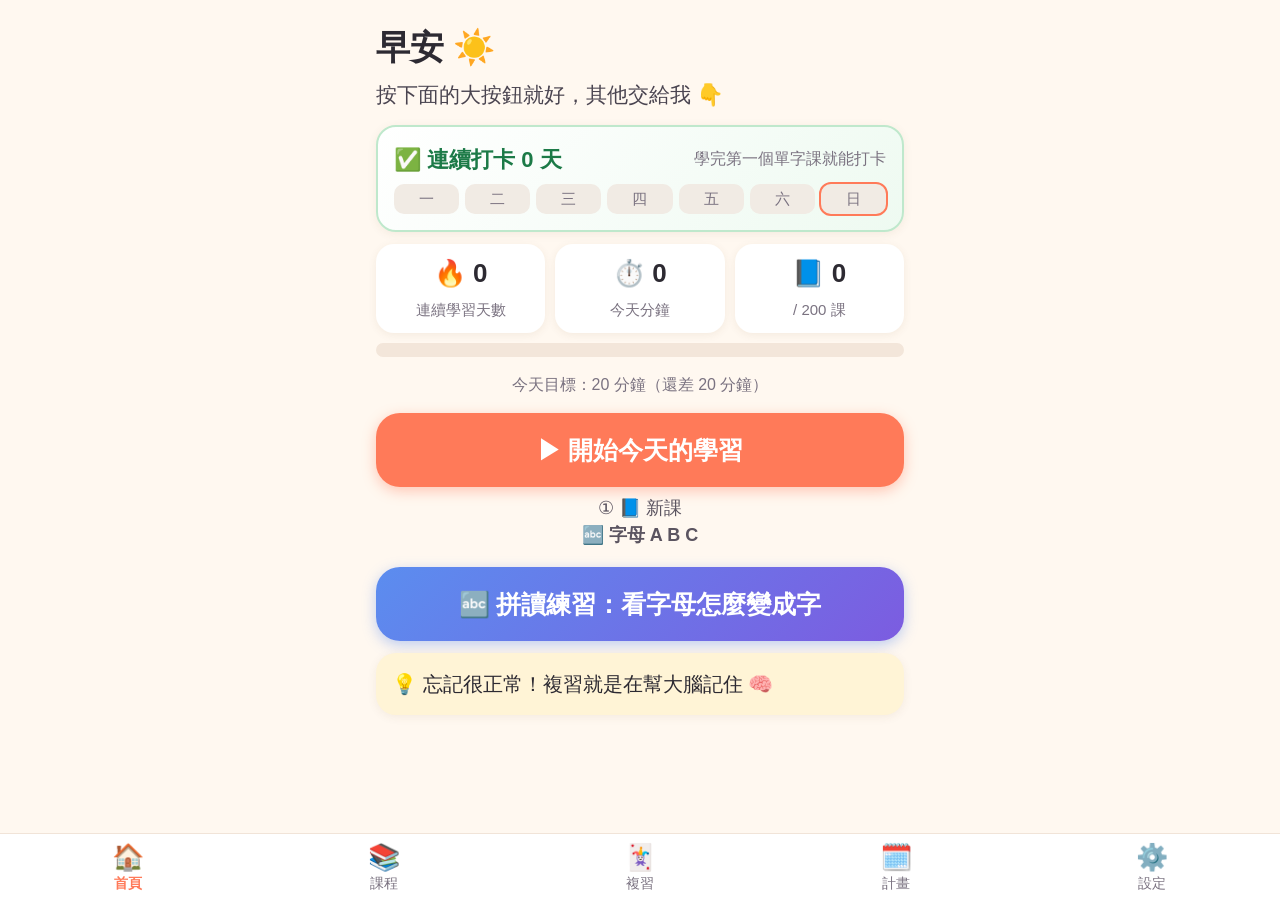
==== commit 1661f023: "Blending practice with step-by-step why, Zhou Yuru chants, phonics why, word glosses, video links, A" ====
--- a/english.html
+++ b/english.html
@@ -146,12 +146,51 @@
 .pic-big{font-size:48px;line-height:1.4;margin:10px 0}
 .explain.one{font-size:24px;line-height:1.7}
 .opt.soft-miss{background:#fff6e8;border-color:#f6d39b;opacity:.7}
+/* ---- 拼讀練習 ---- */
+.btn.blendbtn{background:linear-gradient(135deg,#5b8def,#7c5ce0);color:#fff;box-shadow:0 4px 14px rgba(91,141,239,.4);text-align:center;text-decoration:none}
+.btiles{display:flex;justify-content:center;gap:14px;margin:18px 0 8px;flex-wrap:nowrap;transition:gap .35s}
+.btile{width:92px;min-height:118px;border:0;border-radius:22px;font-family:"Avenir Next",Arial,sans-serif;font-size:66px;font-weight:800;line-height:1;color:#fff;display:flex;flex-direction:column;align-items:center;justify-content:center;padding:6px 0;visibility:hidden;opacity:0;transform:scale(.6);transition:all .35s;box-shadow:0 4px 12px rgba(0,0,0,.12);cursor:pointer}
+.btile.show{visibility:visible;opacity:1;transform:scale(1)}
+.btile.c0{background:#ff7a59}.btile.c1{background:#2fb36d}.btile.c2{background:#5b8def}.btile.c3{background:#c46be0}
+.btile .bz{font-family:inherit;font-size:22px;color:#fff;font-weight:700;min-height:28px;margin-top:4px}
+.btile.show:not(.heard){animation:pulse 1.2s infinite}
+.btile.lit{transform:scale(1.12);box-shadow:0 0 0 5px #ffd84d,0 6px 16px rgba(0,0,0,.2)}
+.btile.tight{margin:0 -9px}
+.btiles.quiz .btile{cursor:default;animation:none}
+@keyframes pulse{0%,100%{box-shadow:0 0 0 0 rgba(255,122,89,.5)}50%{box-shadow:0 0 0 10px rgba(255,122,89,0)}}
+.bmerge{min-height:10px}
+.mg-row{display:flex;justify-content:center;align-items:center;gap:6px;flex-wrap:wrap;font-size:30px;font-weight:800;margin:6px 0}
+.mg-row i{font-style:normal;color:var(--mut);font-size:24px}
+.mg{background:#fff;border-radius:14px;padding:2px 12px;text-align:center;opacity:.45;transition:all .3s;font-family:"Avenir Next",Arial,sans-serif}
+.mg small{font-size:18px;color:var(--c);font-family:inherit}
+.mg.on{opacity:1;background:#fff3c4;transform:scale(1.08)}
+.bmerge.fast .mg-row i:not(:last-of-type){opacity:.15}
+.mg-out{font-family:"Avenir Next",Arial,sans-serif;font-size:40px;color:#7c5ce0;opacity:.2;transition:all .4s}
+.mg-out.on{opacity:1;transform:scale(1.15)}
+.mg-lab{text-align:center;font-size:18px;color:var(--mut)}
+.bmeaning .life{font-size:21px;margin-top:6px}
+.chant h3{margin:0 0 4px}.ch-rows{display:grid;gap:6px;margin:8px 0}
+.ch-row{display:grid;grid-template-columns:62px 1fr auto auto;align-items:center;gap:8px;border:0;border-radius:14px;background:#f7f2ec;padding:8px 10px;text-align:left;font-family:inherit;font-size:19px;color:var(--ink);cursor:pointer}
+.ch-row b{font-family:"Avenir Next",Arial,sans-serif;font-size:22px}.ch-row small{font-size:15px}
+.ch-row.new{background:#fff1d6}.ch-row.now{background:#ffd84d;transform:scale(1.02)}
+.row-c .btn{width:auto;flex:1}
+.vids b{display:block;margin-bottom:6px}.vlink{display:block;padding:10px 12px;margin:6px 0;border-radius:14px;background:#eef3ff;color:#2b4fa8;text-decoration:none;font-weight:700;font-size:18px}
+.vlink small{font-weight:400}.vnote{margin-top:4px}
+.gl{display:flex;flex-wrap:wrap;justify-content:center;gap:4px 10px;margin:6px 0}
+.gw{display:inline-flex;flex-direction:column;align-items:center;line-height:1.15;border-radius:10px;padding:2px 4px;transition:background .25s}
+.gw b{font-size:24px;font-weight:700}.gw i{font-style:normal;font-size:15px;color:var(--c);margin-top:2px}
+.gl.big .gw b{font-size:30px}.gl.big .gw i{font-size:17px}
+.gl.sm{justify-content:flex-start}.gl.sm .gw b{font-size:20px}.gl.sm .gw i{font-size:13px}
+.gw.now{background:#fff3c4;transform:scale(1.08)}
+.glnote{margin:0}
+.newtag{font-style:normal;background:var(--c);color:#fff;border-radius:8px;padding:0 6px;font-size:14px;font-weight:700}
 </style>
 </head>
 <body>
 <div id="app"><main class="page"><p class="lead center">載入中…</p></main></div>
 <noscript>請開啟 JavaScript 才能使用。</noscript>
 <script>window.INLINE_BUILD=true;
+window.SND_B64={"a": "SUQzBAAAAAAAIlRTU0UAAAAOAAADTGF2ZjYxLjcuMTAzAAAAAAAAAAAAAAD/83DAAAAAAAAAAAAASW5mbwAAAA8AAAASAAALuwAcHBwcHCoqKioqKjc3Nzc3REREREREUlJSUlJfX19fX19tbW1tbXp6enp6eoeHh4eHlZWVlZWVoqKioqKir6+vr6+9vb29vb3KysrKytfX19fX1+Xl5eXl8vLy8vLy//////8AAAAATGF2YzYxLjE5AAAAAAAAAAAAAAAAJAMrAAAAAAAAC7s0cl4cAAAAAAAAAAAAAAAAAP/zYMQAH4mWlA9PQACDg2f7gJw5DQNBUN5oIQ1l/HrHrLmxDcAWwIYmaF7pSlH0RJcOwVgBAWEgrAXAXD8+/4RK//hE3FAaCgoKJX//+6JUuLi7wLi78IlOKCgIf4Y/8okTg/u6f8u/ghy4Pg+D4fBAEAQBABg+D4Ph8EAQBCXB8Hw/BAEAQBCsHw+qUAARNAiD5tEZDElMGstxb//zYsQQI1tmvA+YiAOXs6q7G8QHK8NJ4FMKwsiK58WWSBgC9IueSIeMgkOkWIwNQ2cMAj4N4WPCaG8LWRZZb9RT5kVecIAO4grbuOEl25wfBa7rLpeSNjFFsolYrHiffk+aFc4VHb////////UgTxii3/ppmCaP/1mboH2pJJIsjSSWiipJJFjFKFXEtV99Zutxqj2zK9s5U9ttZ+3/82LEEiMLLsAX2GgCExaz6gojmIJNXa2Vz9tSWdGUPgKgOcJgEsSgK4Qh7666m2smma3QHoUh6F8sJBNN0v9rJj3PKL5YShmYIoqOmZeUeROmzN//76l+vspB6Fav/9/b/+9kzpfOmCZiSCBNTZVfzQ0c3TUCCgUE45IfGCpdEqEBjtnWB8gqgG07Z065qSAl+SBLiMLzhMGs8dgV//NixBUkqx7AF1iIA2JEJeEcXzS7dSlimFDntpqnFxjuBu8WWEoT5PCORzyNJ9z9V39rJ0z5DyLi1HjMgpfWbu//ZZomTRFyfJUvmTLNTNInysXzQmluv//oVejp0/rX/U3bZmq9Jf/9CZsmZVHkDRabfl0F3CklxFHHECmr6ZaPPeL3v6P3I47FLaBACRACBoMyiAPQE71F1E4dlv/zYMQSI9LO1b2YkAAplC20dyfa2pkoIqRlBd1lwAaDY2Q9ALUEcXRgEFNykPwWkpC6DojIiwZ6HiE/H0BRRbDzB0w6S0ihch4rraYe11EOBBAdZJSSI7wwOOSaupRVIAQZPWkRMkyKFAuG75OsaGZTSfJktF01LDf///////+ZnVs3/1HDIx8TAVUoYElYUuFIt79ygAwCVmEVkf/zYsQRJGsW9Z+PgQLKAehGHWpSwD/IcCJciCKwLwG5pPKD9kTQPug5wTeAJKKIyZgYiWiSCrPIi4yg0TgTr9ZgLPfMCG6BGDODbGy71FgaJE/WOQaeogYzBqTxIk6+O8WQRYqjjRfHASBgQwqJN7/+v3a/v7f/9IujkjqI8xb/y4Ui6T6//nCAEAOkEPJgQBCSgCoBD9DmQDXbLEr/82LEDyQbCs1VmJABpp6SDLHHZenMEAGmKUGRJaoAVALMgZwLPDnF0NkIKVjIZ4So2EiAXRISITeHPFiKyAaOKKWoJoJOY+kMt1jlcxIwPkFkGGomxZIuVG6RZFdPJcwHGLEMwLMHIIOnjMjZPkoTpY5BiLk8fJn////////qUXyuVjT/1KNGSZv/MXLrNZVABAtTV/m2AAhAGczj//NixA4jwxbld49oAiXwwBYCEjHL+lJB9BmlQgRuHYEhNEAhSmsJxoifAlUUhGEzgWwNkeicTwnvD0OBvOjs8cDZgPYSkL8aoqWfDYHHfMQ5iafWJiMMOIfxhDV8eQnBcIpSITYk5SJclywebb109KvuzLTdXs9dd///kkTSQQf/qYsJcuG3/3LhJj3NUyAhHY+/xjObYHVuLSkEcf/zYMQPIUMqzFfYaAKa1mVNAh8e9MMYHqxlg87JGp9dudoLJ6h+DuTgHwKsbAdXHAMCiltt+mpToDsNyYOMwGh6Tr/6z7Hj54gJnTZjRM6aJk9kzia///ur2Sdm0nWtmRX76/q1WvWtmf/9FzZpszO7tf0Ey+jOpEyBoWFFMQiGE//rRAOx+/NTrBhEP31t7bo/dtN+lRnRweQQQf/zYsQZH0smzDdYaALVcNplh9LW5ZxNpogJIIpwHsuAtAHIvhf2Nz19v2rdM2PGQlRTJYsOGv/9ZkkVGpgTUTiKB1ErSTMFnVf//ZbP3d+3Xa31XW+//euh/rppTrpmUwsqr9zl5BBVY9csrSQJ/7LVqpAYJFVPs0gBG2YFUJYCm2+rEFL1zoQM4YnXXoUUPQ0TDpMMZ4Cti5yaA/z/82LEKypLDuDXmJAnDFQypgM4LMOB1gH4bB7QC5CuEERgAmMeVjQA0SqTi20BoNWoZ7UoQmGbKiD50V0PdKrMwz4FhDpTG7kPL5kbl8zXw64lozA8idS2f0yaJs1HCbPr7o/rYzZjiFTJLMDdFknQUXHTW//zMqFE3Kn/rOkoOUUifP/+TJAhniOQVYoFQlFEw0pkTVdl5kaC4KMa//NixBEkIw7AAZmQAWyYpBgThdIhhMAY0XwHgRUmhBEUU6DZJHGUNSEbkNEUAXU2HMABsBPBgoopBywX1J5IIXD9Dpr0SQ5kK/zMgAgiLCkuo6MuNg+lUiIWGRPvTLIzxEiOIMR5Pcc4c0ipMETKzZAh4JEg45hs3///////+sySMVf/qTNEX/9NZxlVWBAgBAmWV2zaAD7KAPuzAv/zYMQQI9MS2ZeYaALAxwsRdR0G3bGyR6y+bT3ZaiXpApQ9j1BZlNAHObpMSYctRgHkzL4VYJ+kaOFmQDzhwC1PdRWF75mNfJobIsSk3QLo518mDiFsf4+F0hmpfMC1smJlwuFG2PxJJnyWPNqTWp3XavdHtSsz3f///NDhANygn/1nyUctLn/2SNjZlSqGk67IhEXwhU11DcEgMv/zYsQPI5sKtAGZmAHBECz8OGVjLVHSwYQZgsAjeJ/J8LjClimJyFiJguE4DeZyKgYkoibgicFMAwQ0VCMA5UcMSkF1KS+YiEOo6IQ86OQH4DlKsiPggxHo6JeFAkom+URTiHGg8jy3IGK1J5YuUucmBtjnE2REmf///////+kdMV//qRPGSP/qTSMSKsgwAJYopYGxIBTAhcKf8uj/82LEECBiksj3j2gCd1YX4s4C5Bk/CgHmYk4lk+mSARe5I8L+Ig+47Si/1vMRuRRU44fhahyupmMkVP/8aSISRFHwyT6Oj//MzclDSXC4aHzA0JdNJJSSWktFFaP//Tet2oD8RR2EkHjvLf/D5cPjQI4EDIYPwVhI8WPFiUFaTEFNRTMuMTAwqqqqqqqqqqqqqqqqqqqqqqqqqqqq//[base64]/[base64]/[base64]", "ah": "SUQzBAAAAAAAIlRTU0UAAAAOAAADTGF2ZjYxLjcuMTAzAAAAAAAAAAAAAAD/83DAAAAAAAAAAAAASW5mbwAAAA8AAAAXAAAOywAWFhYWISEhISwsLCwsNjY2NkFBQUFLS0tLS1ZWVlZhYWFha2tra2t2dnZ2gICAgIuLi4uLlpaWlqCgoKCrq6urq7W1tbXAwMDAy8vLy8vV1dXV4ODg4Orq6urq9fX19f////8AAAAATGF2YzYxLjE5AAAAAAAAAAAAAAAAJAMZAAAAAAAADsuJm2r5AAAAAAAAAAAAAAAAAP/zYMQAHtmekEdPYAAJCgYo2eycNAnBOGglYGQMBZH2CnAzhIyXtxByFnW/3//SZmZmZmbzRYsWGBPjKgIAQA4THKXve8zLZ2JANAaA0EQ8695mZmZnaU7V5mZvsCWJZmv+jnLxIJhgsDH8Mf/Lg+D5///+CBzLh///lAGD4Pg/BAEAQDEuD4PqgDjswAwAAbVbUh5NiTXlanTNP//zYsQTI8Mi0Q+PaAIRBxmWPA8h6zgC8RYJMXTEFdL58CWkJySHsOLWyZfqJcLVOmQXa4lggAnpoiofxLVJLJAd7uxfHsPVDyQHOaeO8fjVuYkw0Njq0dI8SpsiXVaJaWmhmXUm////////6k0i6r/9NI1f/+yaDF4HwVEQMgERBUFREDR3/gybmWCVXiIESWSWA0ktq6LZdEHuk13/82LEFCTzxunXj6ADoE0DiQolp/sx+JoT0ywLAjBwsjHa4GqICUSedQ4JmKOaGIejQPjxTIOUXI8S0QoO+6jQWNNc+QpmqQ0mCKn/Old/FziUy+hrQMS0mmb9M2L5usvp5ZHSxmTJMGjf///91Oylt//+gpk//rNzyZv/9TG5umam92//80M02//+XJIPAElKu9tdpoBVBNkoZ94y//NixBAfiZ7Ab9h4AmdIxAZJKGRUknttBxu8oZd3/ZbQ9fP//z+syh/rIywFZNmgOrCI3eLW9aVrhWyD8RwVZ1H8lFdHvWnzv0+M12y1L+qS+GUnlQzR4D5jYlyj4qsBX+LdbvZHjPFJ7f/rhJIAF3mAOKGXt//3u4/0VXOgTdv/p7EAtKE4sfKsgA4nh+BEzMAaMJDLovf36+1rV//zYMQhIDsu2G55hYb8fMa96w2TBA3pfx/R37jqnz/b+ajOwp9WXXsEEb+f///+eQFAlhYrsjEHIIDhEIX//SVURFZE2IzMS9mIjb2RU31emd1//9mRIZDCCiGBOUMRxkKDDP/ogZ6YretIq9AhwAvA/2AANmyoAHnkfA1d9BVKVlmcBWnLxSULTGthCKMSVmmcY/f/enLdPup/8//zYsQvKmsmrIbTRcDufJbdQuizkLgQ5U/5sizOQSlaS5DKbMzI9PZjE4zHF91yEytMQAgM1TpaEqGw/GruOt81z72MNw63BY/Rgc0tIwWAtdeaBair3+C4EKiCmCej1Go8s/f/1V1b/2/+lk/fSj7//+ryGcOUAYGKMUxRcICwNjX//72ftI2AmggDDdz/JbvCTWDg5huDWPrJnIH/82LEFR5jOuU2ekT6smtN9MGe8h/bEDBIxP//Kz0/gfIBAREAEvg/16/v9qkCwUPoCEw4d3KhtX6ysqCKBdsp4MwyWMOEchf/8jSERu3TX7NvqfRXe516U///mOcMxhCspjsCYMMcY4MDFf+LxjPZuqWkoggLu5/g4dMbikknEQ2MuyGyEDaEUlZHDyEuP9B6fZskXPNv/d96jiCO//NixCsdI0LpLnrE+rQk4bHPvvj7tjSRaI7j1E65n///9ByZsST7Tly5zGjCwoSr//usytzPT6PmexaWMbslb8rV//9M07GWajw6BmjwUgn/8rO2Wa61QCN4ICfuf7LW5s5sbcMqsMIrNDmnO8iV041uPFjja6T0yeme/9v+dgP5kSwNJgltTX2cV+5xEP0JXEQ/S/P3//90YqURnP/zYMRGHWsy5c56yvph0tBhZgdRHf/96nVbJza5Wp6N3a/7o/r//940zChhhSihjGMLsImIgIv/+Pr2v1qAInhAJu5+2h0UcXNdqq6Tby/m0wC9JIH62sEfejgWbz5UbkULGehy6IKB1QQEQHJcRyTnq+1VHBseGhLEZAWXMT/2ZR0Rx5RkfOmIzFGQ93//tp6t/qnZnft0OtXvdv/zYsRfHfs+6c9POAK///aa5XPV2MaqDhdy548g40x/9nFECqfXNAAsn/JATmacckXZEIZ5iIrQQKMV6AS6gIFFhwJHYAgWZEgNdJjSyeYGpMASCGoGNJjBPAY8QJ9Oj2bmJVLxDDEPUGGszGGGirLIhUSdbDPALAQFA4ceSCKgvuIPPHzYMEhl4xYdQewHuDhZTQ5cFDYIhRfTmYf/82LEdztD1s2vmqADojOBqo2UlSLgeuOMrFMZM3YxFAg2fFnh8IfcVJ41gukH6BcEM0JAHTG6i6/v2xkjUtGBqX0jQ3djdZbRpLqeg9v/mZfKhibf+6idIUc4pJUVOtnTZQs4aYfEGKhmxzC4eQQ//8cY6h9F//b/EJhZRHkWSs7u5lgQVVpiREuyBW3JD0KtyLoNk5VwYSEHm1CR//NixBomA8bxz4+QA5nwC6JQTVAhZWOxgxOTagJ8I2SIiH6DkkwTxQLwsoXNUZi91jMXMxSwngh5qozHJGmVFxOQ4jdJyyRhm3HMIKO805DhXiOT6jM6YGZ1DUsnGlxtReIoUC8TCn////7rUklSS1f/0zBSaH/001l9P/9F3RQTQ///RL6d///PjBgANMACDhtttqJlSnSqsDuE3//zYMQSJKvW3aeYaAArM9yFUVC4S30PlCXPV/Lhg3kR49jT/84SumO/TJUIsJ0XklgrAWslVRPwsxkNHcF6Hac49QvweDV8mBeBgD/WO0+PUumJK6zgmQ8SXKY8DesvkUe5fICJ+3///9v///qMjg9j//2L5JkgZ/+pA8gShoZGy1f//LpkeNX//83oG7qEsBkOzw8GgsiAEjgOOf/zYsQOIyN6+n+YgAJhKssjYcqSQ6grBs23KNv+jQuFv7MY2DXIKkJ9LcNsN3RN00UVpmhtl0fqzo6ecFHDahoJE8MqQwxpGJbP4oMQGEiEHuyEmjdLrNio3WUSYdaR96zUmSdOF1T6Z1TMnm+ut/q//////qUzf/U5i6Lf/TUkzsiv//8xNTh3/CyK5o5mIiINDp0pwGj2hbxjokz/82LEESNbfv3Xj5gClsaSfihC9ChPUSMFmFqWlRsDkMO2T4Cgh3LHcuiZpqWiy0+SnMNcdAwRk03J4dxE1omJDi88uDYLClNUTxBk+tA2S8xHMIgXCDk+nUUjUqomb8zLxdOMbbWXr///////MGRQLhr/6ki8tFH/90spk2WycQ//9RsZIu/lRHUUVn//9tNEBuRuPjQMOdZH0dAX//NixBMk+9Llr49oAoFUA5jeE4LDHB5KoWqcFYHgXwkJimC2Fwk3KJumU1uUTPWnomepZmTBO1IEUT0zMUjEK4T0wMlDgKyB0yEF6Jd7rMBhkn1mY90i4Ui42XSTWgZtpF4khhj5OHkn////3///9jNNOh/1pKJU3Zv/MiWMy8bHXMGb//60Ff//mRsYpBQDLzLAAMEA75pdjOK0v//zYMQPI9PW1c+PaACMc0UgAbgoTBTwFYEycUytglbw21LCRH4JGZqRQM//6vMxJAkQ6JouJyUEIW0TYtWiSwSAnIvTPD4MG+cHcFWPpKWolBMBxnx1HIm0vCeEgYlAlENi6MKPUnH0b//v/+////ouaKp/9dkC+br/+klUkZnDx7//6zpsXP//mJdUdapA20ClFQJNxNUYCw9H9//zYsQOI4t+1QeYaAJl3WhizmRhyIi19cF9imDmUoXTGBaHhzH9SjvX26jgzgro8jxwegcZu6QXYa2ZhxhPB3LuYDCCYCVm6dRsPchJbD3GDGAHuNI/ItMR/M6aKqx2juHMPYeo9Ub//ppt/////0UjQ8mh/6CCCab/+p0VJGRwrMiWb//xwEgUU/8qCtVYBG3bBIIpwONxiCBCTrH/82LEDyPzftmvj1ACxiSj9KIAVKMNBqTopMY4OXnQQKeIVmBZe56oY36dPIwDAyI0YVhXFLqFCF0NjiIMQogajbuK4gxCFs0F0L0XtsPwpgsCLG4hCe49KkhGIQQhh6DIVRZHpETaf/n/////+eVGBGPSIh/6kg8MPdP/mkJxxw9HxK3//ycjLjw5/KhpgGg1BAjFAgBCQGBuT3+G//NgxA8gSyq1B5hoAQxOylLIf8iJabX/8hjnKZkXi9x6D0KBiiY9NN2/ycFwASIey4oS4dxS/KgwhNgM4gm9I6JaYnl/6hjg6QuwyBEhfx4Kcxl04ZH2/9aqdBTJppoIUVOl///2TTdBBnqKiRKZHJQv/////5WVGJRGF0hjeCpMQU1FMy4xMDCqqqqqqqqqqqqqqqqqqqqqqqqq//[base64]/[base64]/[base64]", "b": "SUQzBAAAAAAAIlRTU0UAAAAOAAADTGF2ZjYxLjcuMTAzAAAAAAAAAAAAAAD/83DAAAAAAAAAAAAASW5mbwAAAA8AAAAYAAAPZwAVFRUVICAgICoqKio0NDQ0Pj4+PkhISEhTU1NTU11dXV1nZ2dncXFxcXt7e3uFhYWFkJCQkJCampqapKSkpK6urq64uLi4wsLCws3Nzc3N19fX1+Hh4eHr6+vr9fX19f////8AAAAATGF2YzYxLjE5AAAAAAAAAAAAAAAAJAQwAAAAAAAAD2fHy8eXAAAAAAAAAAAAAAAAAP/zYMQAFglOnkVIGAAAByJABMLjAUAAAFA8kXPr0RE9K/4Sj9C+un6IiI7u7u7v6IiIifXd30d3d3d3AAAEAQBAEwff/wQ/8ENQDB8HwfB8EAx/1Ahh/lAQ4nB8PggCAIcT/y4PqgAAAKu1hiZBNDYG3Y979vygE/KIiXYWgnGRY5iWM4QcdIDkOgAYEpBwjoSAFtA+gQ6AiCsFyv/zYsQ2LcPOyx+PQABJqBIbYsOCBhUGoqUozGCoiA+HoLyBYW1oflLrnkGBwKnyqtj2k0XxOnLWDcOQkIMly0JN/9bgm2bWdoqQ4EAWNlEo97FEuWslrXVfHrSo9s0rHD5o92Ig0eQyDsa5S/EqT7d/riI9F151zVNHK+wdGJJdwMNen3HtHWzFMRiLERIAJHX61tAi26WauQAJ7q3/82LEDyQbCs5XmIAC6Tqqs6KgYu7F1lal0GIDZA5/B57UzYZUVqpWtFzofPc7lIZgnEJJikyLsUSIkommoQEDVA7Dcc4QnAiiM0EjEhgs4360YzZXfW45CD+Zm5FC5WZpscIcQ9FFIyMnMiuRI2nCst2//PooLruqy5seXq9l/6abof/UtjV0G/9RsZmyVQAANdbbQAAIELI2gAvh//NixA4i6wLGV5hYAxaaMVSvExxDV/U7G2LLvkcAU6M8oBzrGxdmm59Noqhsf5UCGBN6IFfphJiiULwUVRSIovEILnJHIOXRzIFSCb/jtB2Ohf5WG4Ri9pSaHnKFI7XaKTacNhU16ajM3WYfqJp1/xFb/9l738Vx////8rHja////ci483///5hYiigAbXthsQAgRdY25JWIAPi0qv/zYMQSJAvG1leYgAMVttM4vp1xG8HAEiSkInLmSYG7ugtjqk+qy1er/l0dh03UorEOLiieDJQSxIUCPIutOs3Jsh5UToLH8U0NWFhRvMCug1DJwkCueUZm6Unx3DsLSNkaSdRgtOqp1JvpM1ld///601G6Tf+gaGtm/9SRePM2tSFv//rTdv//mABVSZI3rRDxLw1rJW+dk2NkP//zYsQQJFvPAnePaQJyUCkEKIIMM/m5I1AX0JCRMxecVpJKQPM5up6lFxBk0lGzOl7TUG4A1gWqZjLDkiJqjmRNB6hyQuhcoMTSRMTHokgSqnUxkWHlqVokqWI00WmZKk1lKSRmq3rei/Uirf7qrQv7r/6jMxLp9//y8bGyX/qRUbpfWtF///ulV//9RsYqSIBcggkckfQQnZ8Dgyr/82LEDiKLCtXnmGgAHFABFg5jl43iehfIlxs3P////6QmoRYetQ6AGsRhRoDwFIMckR8C3kmNhukSxYBNwex+KBcHgsJODUFTKbDhEyDnImBwvmkScfAsiAXyaXihEnE/Dlm8k1Fx//6/////6Z8sKZs3V+gYFZ8tQ6H6jBjMoLfEbv9RN/+Jy9VhEHPS8y8AsJAw7dmV1Jj1r4kM//NixBMlAwcGd49oIqLIWKgAthiLUPdyIdHFojDsL54cpePDqMIiXUi0sN0EFJ/qZaTHajIfDCZCzDqSMyF0XiY6aY9ENA6ZhaB6JHmMVjvJFFRPGKib0DQ848QtI+GSS2Z0R2mC1pJab//KaVSSap9J3cvPQt7v/3dBX/rdzZv/pHUCo1dKAH/hAOf8FUEANdEREOqJQG1ZIgg9cv/zYMQPIlsq+meYOAINgIu4orVYRGmfuaNNomy1g4cXAoQFA4NgsDoSzBUaQcVjxQfOdZ/TpQcAsNZ4nCA+o+CwhNCgZEo85UEcTjQ9WURwVLkHE4SA9SjtFAjjpiqZjQRwyfPMaqHLOWc12/////0QbCdzf/QwmNGf/7H3Tx48sb/oAn/JgkpJlG7REPEA6ssapOXTaxmxoey0Yf/zYsQUJKPO+m+YUAOIzN+AIt+WSfQeNXEx0ynDzCCJiEQBpQLwWCCiD5kBoLN525jTMZqZcK4TRE0JAKQbOeLwvCWh7mieKSZXOCUC6Ph8PRgKg3dVXFcTyxCQkBzxVAmCqSoQkv//MXXX5tN1v/9DGP/+jGqY3/zRVNU3zGb//8gKEVv//ICMVRuqIjABhVh4h3VFgDSsjwIVvEL/82LEESSDevMHmFACQH/Itp4tNQ3g5wnnTkXuLWkC/7oXQUYFUnIzBEOPRWAyFKPiciQhJZC3pqdlQsjaeMwmDXNGI6coqBeiKVSylw3C8ZjEJQuzUcWRFCKPMJTsVyATiQ8lJ8ZjMQhIY/N2r//////1KlhsPl6/sYRu//0dzT18jLEx3//y5Ap3/EgjLQJezRDzLwETwCjdrR0A//NixA8jkssCb5hpAjFAayOJPgaKsafbvLwlyosBo06j7fTZZ1bmCDLSNTFE2MmY3L5qWos6P0RBAKYFq1E015obmkewkokpWmYolQlpYbIvTPljuWjuEzNjIzNWmQ5i8bJmT5qUyWRc2bdk1snr//////UdMS6bpf+pEyNjI2+LgmSzAKf6hKS/zQfqKYL+zw7wAO7CGCjltMpQ+P/zYMQQIePS+m+YUAKnXBIsltZMNCaYYGEUS7LnoqdDO05ZTRiLYi3Y1Kj0Vxv/LEZctOJlyorCxmiga5EEoVnMJBEEpOx8fCoQIiKcPyUlQjFsjdifxEjcjKkjZMLR+3//nnse7XM///+yGW/9EIzh853b9UJh8vz3Z///kZVf//0OJlozUSOVaYmZlwlYZYASS3RBSUeR8UrONf/zYsQXH9vXCxeZKAJYLFUr3sKDl6FALlNX4/GIkUY70AQUMKozDRAOByzr4cEDDuAwR4fDmgYAOMGD2UeQ4KByOdQ+HBdVFAYPHYvEBMFOjtmDzu1v///////sIiAub/9hNx7f/Oc5G9yp//+clv//igcILvVEJCKHaZiYmXjygCye14QEmAC6WTAAmqhKuYFj75K0xdvcl79HiIP/82LEJx8jJw8PmDgC0TDcWRxRwSRJQfIGiY00HIkiShUw5R4svGwlalBfxuYeaOjwuOvQ1N5g4a8dEU4441tTGr43QZRjP///////1OKDxpv/znY3/8w9z/mnjp7/CT/9AfWUkl/NEM8NMILAON6CMmCySgrcKBooKRQhdVt4os22aYFlgvs2c6NU1KdR8dMKmnFltbiKADx0HPcW//NixDofe3sCb5o5AgkDQIigRITaOjYlkXMLC9o6DkB4+Nnd48D53HlbPGhjmJzXqqO5mYn/////LlxqNz//oPDb//OY1/Spjf/+VGpFv+kwdUNCmXCJCZmYpopA1l2wkc2haKLViBcpcDzgrMQZzOonvMNBg9Xtru8kxPnHuMkBLY08gSc84uOCOT40B54u5UgL5wPwndDDRqcYbP/zYMRMIGPHExeYOAPZ48tSovEgwxOSGxNDmbMJD003////6Hqiqk1LP+xM9Hf/6qb/9TDR4875hhj///dEb//48OoTIiKHeAiAhwcgUWgSWW83FOIJMGcXh0VSPH+nj+nAamQDnEIExp2nGD407IcYVMT6HJ1HOIQV6iYuhhxCjKPCO5xw1iMOA+POYblldeUMHENM5IITjTVbWv/zYsRZHpvTAxePOAJ//////+57mP/9WNVvT80qD0cGrdzFPb//7jxn//48SKnVLJQ37gzu7w7DADkklZYRww4KlbksO9pfqncbJHO+RhRNAdAzmD/3oVejSbIOkCRw8HtJkeYI/EwiceB+GSaBsHjGC9zRHU5xsc48JTx8SxuhiNkweg7PHhuXeIwOjjh5jn///////+hh5Y//4+T/82LEbiGj0u5vmTgCjiZf/zkEYSjjucYVJnp//7kyqr//5qDY1QSALbbbZbWABE2lGpGxzHencOvo+ppbOjSJhltVSn3PPAKCUJ2PeeeXIE2HyRAw88w8cHzePhBxOI/HQUCYgD8KjYgYLDSokFmQRSJo6NTYrGwaIHjr5g1Zr9RFOdTn////9Zxruzux6p+Yhp7+n6Hkz2b/x4dN//NgxHciK9LaT484A0N6mnM///7J///QdIpe21dP6gCACYF3rjBEKiZMAoARVNCzUrQoZXHKl4oXNa3ja25a1sOc75/3OhK0SSdKgIgCh9HoPROk1OpEo7X/DncOdcomprZqanYdaJqFQV28S8qd4l6zoldw1UeiWDXLHhFlvlv1neCvWd4lTEFNRTMuMTAwqqqqqqqqqqqqqqqq//[base64]/[base64]/[base64]//[base64]", "c": "SUQzBAAAAAAAIlRTU0UAAAAOAAADTGF2ZjYxLjcuMTAzAAAAAAAAAAAAAAD/83DAAAAAAAAAAAAASW5mbwAAAA8AAAAZAAAQBAAVFRUeHh4eKCgoKDIyMjI8PDw8RkZGRk9PT09ZWVlZY2NjY21tbW13d3d3gICAgIqKioqUlJSUnp6enqenp6exsbGxu7u7u8XFxcXPz8/P2NjY2OLi4uLs7Ozs9vb29v////8AAAAATGF2YzYxLjE5AAAAAAAAAAAAAAAAJAOSAAAAAAAAEAQKje0VAAAAAAAAAAAAAAAAAP/zYMQAD9AGyldBGACRkvowpKW7R1HBABwfefXOSgPg/P+gHz+XeIHQQOUKOS4f/4Ifg+/y4Pv/Lv7ogDH4IHPwx+D78Qcngh//lwfVxoZWRXaIZmRGF1paKTbgeCLfJr0CtbXYg4jY4hBDivpccdsKAi2onqeFqN6EX8/1BIkkGghJWBRNWHFWP1p7AXbkkmBlizyQTraJGaCyq//zYsRPNCPS1xeaeAGh3s8bmNya1hU9y23uD2LuBh+q6XznNK6l7qFF3//JNX537S7vXK5bIrNAmkfxoseNeLjcLWK6i43nFJ7QourS4+sf5kl3TWIeqb1XXpp9V9fVa2/1je6TfOKSV3fWdfOXebbvWsC+c43fGfq+bSbzeuPWv/+9f+vtesO3Vg9K7epVhqQUjQFiqOJ0/kZG9iT/82LEDh9R/sZFzzAAY+oXdDFIrX8mokHFoMC8kSSjiRJqaz3XLv939D1iFoBdElqGpB0jBUZhxLbsDPa4WUxc9nM9N/uny+OpHqjW+v8o6Tp7W3lsgxgaAoJAzDsiET49rBh97QMQPlXGyBXR/rRshUnHJirPHhDZ2lVDlQoBFEgQVO0zD2JJlA0FiQAgFRYHBIMoegwyYSZCRuov//NixCAm6ZK2R1l4AMrvoaeR2rX0tLbea19rb9rW+a1zNETipcyyISTsW4lRPB6YBmEhU5ZGaWxDWhoVr2a1oL1WvYus5w8YH6gVCviuMOBGeRHOI6d7hEBoKgriIGhzwaeWcIgaee1gq/UHMGh5YGgaBp8Gj0qddgZaA0fXJXgqCp0q78GpIRKVgAgCiQxuZVSdBOphCO6eydAwNf/zYMQUJELewGeYgAADCgBQCEoocdApHG0oZAPmJOK8UXEapv/6zEc+syFm2JgPIImGMRyxlRBUNECx8PmGfGCEcPwIcNcMgDEJ3ow5EmKqyPFmDTPNmI1SZMzUkTzY2RliwRYgJ5sZYZUZUdRGkFV//6v/////qSQSP//c6mTpl/Bkie/5Zv+WFuwAPwAAP/0OwcF9gsZBt7kF0v/zYsQSJNPG0YWYgAHdcCciwy5yEScJMxf4KuVrD6laGFCSYBoT//IuIDqRIeHgUUBkAUwxwZkkSbGMDixbnL58QSPJmZGiFiEN+gHxkONHzgaoEwKqfHWRw7icIuXXycH8aB0g5VN8g4xRcCkSGFxv////////WifNP/5uo0/+tZ0zPpIv//+khb//5oQq6gwQ1iHIQRQlAEckqBb/82LEDiPTzvnXmIADQHjrdIgsZNGBo9FYNlwtcek6umsywLSCRcUU0gFpRY8w6C8bibjFY6Li5g3hbGhCVEqTwwSqpSyRR1iyUEbmReSfl4mvlIrGvkeSpFDIixIFprFgomqJ5HOF8iyZqTJ7////////6KlIf/rSS//WYF0yNzd0l///SMkm//+TRuaiqleRun/lDtXK16Nx8Rk0//NixA4g2ybcZ89QAqMF0eKRDxtEaXLNhGLW/yY85CQ70o0VBsFQDQtAPAWiEBIfEDqm0xBgYIsCYqTApLDw5f/ucQkYmOFclIx8TlyE8kLC+eTHv//pMcxX1+YZfox89T56uYiTLTFP1f//91POMVqO5pA5IChYmHEf+lasupzVoTUvAXFX+sRwgNisqTTnEPWr1CcsgEK1qwE7M//zYMQaHxGm0GbB3sr0trQJ01RFR/af2rFRjLAcYcpUFGsopx82IdcazvS7QmANFQpgxYrP7/////PwqYpznKd7EzMtruOlOxKdafOGD/5o0FWIPoFUqkg6gJErmz9Lv/cECYMCMqRBYCCMa///ahWBTkE2S3uGlkz0DDJVt0bZ3Bq12C5S8Y29JLNzy3mnz9ucGH///j41BRjeJ//zYsQsHaGi2Q55U4IwULDKU5/xb1xrePSuG9KxyivhAigAKW712p4WwSrEYceIp8zRTC5qbYv+VBCG2sicCWqIP6LUyBB3+wwCYLlwqHhpw8S///QropVboXJbGkDkqZYZEsg5kwQQLcb4XzcdDk8ZaxGJtjzwj5xFZ6f/tqZzo7CAFINR+AHOFRGhkVdxEONCSCSOsbQRC0mvj7//82LERR6xmtxnT1gC//2JJlxDEsgYWLJR5L3mAYP/1ihNKrwGxaBpFTjYqq0wKv/1oAYlLjA0F0jmG//9g6tYps41YMd/4IQFsbblcIu4KjAw0GSILTAA4SEYLL0VIIil+wRhQQsTEQwOTA6SAVcaDAZQBdSeK5fHsvk2RpZJ4cqmTwX3WWSPAUpMRnQxMF+BAiR5wFcBZgTuRNIL//NixFo169bND5iYAp4kDKXhZAYTFSSfD+BkAWwvrrGXEFQ6VSTrJQWwVoPJAxokHP0xcQjwgBcFLjTN2LooEWgvFYi5sldOyCVNFlJSRPOgzu9muaqVt2//sWSDj+RMnP/cmyPFyDgIT/zpdJ0wQOkTJgqIN//4hccsiROIf/+QIUsI6I0qXoRpSlexcVu2nVGKZ0W8xSpT6YBmqP/zYMQSHjmm1GfPeAJASSmdFdCOCG31P13GtXvH80rh//71z822oXysHUfBJ2Q99Qs+vm9LL9l2SZzIe9T8WT/////43CrtCYCPmRcVrtKzYSkJSWgI/W5Z2y55Ws5NNZ55zv+xBEVKoHjWHh7Gf/ndDO/TJ4MN0/iU8KGizlm4Lkm6vBzKAHAl4B99WywNnAY2rbOF9FVvr2opj//zYsQoIBmi3IdPaALJkkHtwnxKDQms9Rrzx0nGowhmPUZZNMnT//miJIlwiGaRTmSBgpRQSMQP/IMCKEAytU+8UaCgkMAYYTFg8lIm/4JICILhINCIEhMODoS/+aikhc1KRWZCCkErNDwJiwJgnJLHXRUkFiF+WQNc6UmnwxiTwhKlKR70LghoJgG2MykFpI2zQdg5A6FqMRySIDn/82LENyjT1uUvj5AC9aY+6IzIchrKQjsiZotyWIKRBR8PxEGkBNThDCKF89zYdw4k+UScIMrqMB3n5fK70GRKpdLiGook0Zl1Zdav/84tjGmbrQQrT///+tN6b//MTFI3X/50ipHEygXi4tM9//8+XjJP//7EWNzJ6qgAIGpiqItCu9EdMkOCcSnm4jCLpNSypw6QgMuC7waZbxFH//NixCMowybARZiQAJOvJ5//y4JdpC65gBSwRUFrRBCLhbgFNC2ZmbiTBdcQemToeyDaQLQMEzQcgghg3DZJpDgbxA2eFloms0DEYX/D9CKhyomZOOmOSHyB0g5ggmJ3L6BYFeGiLCQ0cZWMNv///////0y4ZIv/6mQdSP/qNi8dNUT5cTO/4uBP9INIobvDQ5mhIAqcbZdCLfHIYf/zYMQQJCsm5S+PaAK5oaElOgVwvwmZkTkljkXGGUWnBBDEvgGCF9I1kRGAvA9FH08zM6zNtEd49RJh7OiSaQy7DOICXzNzElBuJbuOAonmyeUxGhzvdRPJYepUeKSNZfJ5uopoNl0l00TNFv///+bJL616v/1oOktX/oLN2Tf/0jJA+o1RMk3/4fDP/MUYAb//gphAggNJtSdcJv/zYsQOI7PS4beYaAKMyVOcte1poip15vGmAza++FkehFA5BHWEnOLAksxND6jP+j0+zCDDlpHDUWpTQUF+BbBlHllQjST6jUTMzVm4mYXcLgaajYnD2TJxLa1EsQC+TS82aBdx7l8YQZBQf////f///1JLSdf/0E0XQ/9aaZcQQScxS//+pbv//83Nzq0AAx5iEDu35Q+Q8TwJy8f/82LEDxwJqupvzDACBBiE12Esl90Qz9+TOJHEmSJlEzHIJyNMImf//5f+OiLJAhKK///d7NTcPiPz/////16s2zbfX1gxg2Ecd9CwO970EGIrB8ZPgQRhYWEjRgwn+hCEJ7nve97v/jzFtJv3SaogARpiDTu57kN1DiQ3SGakAM2iP8ZuUbhm+//2hhfQ2RVkQozoX/fuoyeGRwWo//NgxC4aUybqb0w4AkbIuqDo0FI0HRvJ3/+zElHpSlI3OG7jdz///VTU/p/fR81Wv9EOX//+k6lHWtayiFAIBAIZc7/+j1I66pQEPvv8FAO5Em4CJn7YwQCjR/ZuBHlogIgmix9DMS9LkorKEfQJQiIJhZsmCfBocAoBAONstEeBZ5HAHCwyYLSKR4U3rZaZfREERGBDiDFAOTFT//NixFM1I9bNr5igAhsmxNiE4uUi6aIxoZBHcVsmhQocQQ4+yJQEBA5QQe+cGOFAitRzSMJ4/Mh/E2jkDLkmNktusvhqgXARAcZcaM8RYxLpi5vQUksxXe3+kaG7UK10K/+pZOjpLayK/+ZGZcQdv/TL5uXEEDIgRAjVH//yKkOJUxQ//8kyGEEIOnuL3JpnCoBACAIAAGCLmYP6tf/zYsQOH8MqrIeaoAD+bi6ZVhM1f80YhrfP/xBcAYiBEETJo/CY4DUiAMQfMk0OOkbIuYgX+GogYxCAKKAUFDiorb84F8gBgSZOkBMtf/4pIdQoILXgbyg2dFK///z6KzI2cxPMXk3R////1XXpVl1IvGyi8Q7/////MS6XUkxBTUUzLjEwMKqqqqqqqqqqqqqqqqqqqqqqqqqqqqr/[base64]//[base64]//[base64]", "d": "SUQzBAAAAAAAIlRTU0UAAAAOAAADTGF2ZjYxLjcuMTAzAAAAAAAAAAAAAAD/83DAAAAAAAAAAAAASW5mbwAAAA8AAAAWAAAOLgAXFxcXIiIiIiItLS0tOTk5OTlERERET09PT09aWlpaZWVlZWVwcHBwe3t7e3uGhoaGkZGRkZGcnJycnKenp6eysrKysr29vb3IyMjIyNPT09Pe3t7e3unp6en09PT09P////8AAAAATGF2YzYxLjE5AAAAAAAAAAAAAAAAJAPuAAAAAAAADi5V0CmXAAAAAAAAAAAAAAAAAP/zYMQAGXsCjEFPEAIgC5uz8FsFwLg4Z3m9733/mlNf/4p85zznPIQISRjgYGd/QhAAQSQhG1OcAEEJ0IBgYGBnPnIQhCEIQhzn+chCdCdTnOd6nfQjeRuchPI3////nPkIRjgAgnDH/TEHlwQBD1AgcDAAAACZnMgkcUJ2KRJsLCmAX8wjanJAdExl1Qh2DzLyFcWAIIZAGQEgBv/zYsQpKiPG0x2PWAEdl0fQnk06tp59OaU6CJMl67jCYPHaPJ9kmHW2tZjYpE3OsRSqVZNnzKVM6OXTahx9p+z7omZbbY/rir0DnNqnKaypV7L7j//4Sf76vuWOZ3vmP66k9bJjvPQ332dPTEueyOKZV1tdXFP6+a81edc1M+2nrRDetW4R9ndJ4ul/GgAALtttsE6GQI3tnNBEP1H/82LEECQrCr5fmIAA0sFITrZaxCoQtu4FQLrcXJYzvRGWrZTIIGSS6zFOapJOszM0HSLxFKJDRjkEUzM6TBoaIMNQCSNMyPIMiny+bpE+nQMB8EGIApbL2ZNa2nzyKKlKi9JciK0yuX62bWutbJUV003Q+Xy/MlspdVImjFutdf/f//mS/oIS41X/s/9dABc39ILTNjeLDH+bmNil//NixA8jyuLCV9hYAsOKUi/zoS6G2p41Mdzlqxnfzwp9lhnTHzE9X//9wesPxLNQH41m5OW5qap0pIj4I4BIbiYUS46TEZPnCs2IUEQHxeDYDwFCGIxMRfaBg0yBEF47xyOxCr/////n9n//1/6kq29CImauN2ybmmUftP2WkWQQZ+R0UkWUqfd6VziVqjEDWImHMO8vhsYSqpAxMP/zYMQPIts64w9POAKIO4xB5A04YM8p1srxwM7gyv2dALyRitgloUG6iNZzbn/onQbHBAPBAGDBpRtpQ4oGSwA46I5JT9N3EdRWMnjSY3rMIIOTG//ojdDaPRct6LSmbK0LURaqlp40ZDDHExEcBwUCAiNyZU9P/rMY5h9jy4OEHf+5GVS6lr7CtSiQLZtttsIQQCBoGjI4NSngtP/zYsQSJNKG7l+YaALApE0iE66FVImlW/yTFtVkJdeiSM02RWxvc3W5oiybJG504plm3juAMwPQGYVS8MUJUbKx3DKJU8aEqFrHuimqVj4UjYzolwLqWF6OMe4mBgkyrmpKGbImCTx3EmOJNFZruaJoIIooJoIPX/////SNDQ0Tb6AIEvw6dygp/xKd/4VVTYJ99TMzMO9k2Eb0swr/82LEDiOrJv5vmTgCHtyBwlOFwGUYIntBVUZuiHcVqxFxoODQFgqJQjCpgdDcbDx5owODYfRCh55jXoj0HATDscBediYF4PzTjQBRGNHXQwSBu57IUCg0ZRQAsfIHuWeUFhBTz0aYKBe6qfmv/9X/////QwmJBEu3/nEDyx//z0Qmf46UHyX+A0/5QXDCAQIApoqqoKqVAgQAAIsr//NixA8j6brbF5l4AGMlDjqEiUI/BW0tYI2GSgxFsIYbREQtt1MYu6wY+I/vXef/LA3Xec1z85x8+CpiXHF6mYDOOrGTeJWRCjWgqkaeLMhFMkiEFHS0TK3SHCTG2qW04DxguLKo2fPPcP0vTN2x9G50jeTzMuey4///+sXOfEILCX4uEuWEf+WDv/LA9UkSttMTMSwQMCCAG3LXwP/zYMQPI8PW+neYaAJEOmR0bGlWX6V8Vii4ltKwaZXHw1iZvB3DEPOtEmlwnkkOxFNnPnk1IX9JFksxHsWY/l8cmIcDeIOyZID4X1JPOEM4zmiKY2DoWGZdKZSQTWrOFA3QZ21mRfWbGh7///////6aZcL6Kv/pmBofQ/+Zmb29k0P//0jBlN//61HDd4kgNvEQ8w4LAAABGnZU9f/zYsQPI0PO9neYUAID4iCIz1IKjNk4VixlSdoN7F6K+YWN6LI/QYDRh6PxuezE4sj5So/ZTzfz84HQJQXsqJA3zRsIRTRiKw6qHKQCJIjzqk4niwppEF8aahrYxFQenHnNlwvCink7f///+n9//ygyJTf/o5prf+eQkxIZ9B8TOn//mmOd//8hJiRDIyGHWHeIB4BBDBt21oZogJ3/82LEEiM70vcPmVAC5aGcC4wOsCIzODQjJh2TCisgE13kRGxVB+c5VD5MgzGRwx5yHnC4mEkZfoLA0ygYCA0FYYvNC7Pq7GiwNCUxIxFohJYzG40qY2p4XiD5lxVHB6ahC3//NRWrrr///s5IPCf/5ysWP//OHxU5+phrmN//5AUOb//7kJKabKI/8S8y8TH2H0i1bYCoTLhQBsu1//NixBUkiysGb5loBpTfLMi89A4krIxIjA8X4YfMUXOmqTJVsmdLrVUaCKYxRkl0aebEDWO82ooDAgrpq5cKBTNGdM3JMedMuIjhEsJQ1QL49EE0FPl9I3TpvkqJaPRi6aN//3Q63ZvMmLyTJIIJJMkl/RSPGr//QOm5on/8+fd39j5oz/6A+7/N1UA5Yh3XVT89VM1nM/EKnLcB+P/zYMQSHxqi5mfPOALlMptMbrX6hiWfRsxZXAihw8SU1SxZCQ2fVmnf8wqGAqHCc8xUUwdIA9EcJgPF4Qkx080w4xxgfDInDI4XIKYpY0gcP1//9W1qcbZ681W13/3/5tnHlLWKhU8Md/GiMRg2DAz/8fkifGmtqiA5oiIf9z9rVFTEeBWzkhKQXRLJxB5PvO6x9z6jTb0aXlzHLP/zYsQkH2My5mdPUAL5dCe5Y9Wd/+UiUIcfBuw1c2VkZIwhxeJxCUNMvOMGRIJR4ghYNHJrlXI5h9//+xmfZzDDJ56psm9Nmau+ZvpSranGETER5w/OLOa6v/+jmERhEWDxx3/3/rptIiWf///7gNqRqHhil2heTVAscBad8FOe5qUiVqtruvsc6iqaQHjTpyyJAbDp05WJDUgKhFP/82LENiQDdupHmDgCXm8TCjQVAlx8AQJ3GoDxHUfEoeEYcB8SUbGuAcDCakwfEyZ7viYAYjFQ7woJwlJECB+PkyI+eRPJs55r/////6HkyaP/48OsNl9P0RXf7SRn//x0agj/lQ4ZIxEhaYAIaHeXI+ArkkZ2Zqr6ggG5AZd9kjBZC4mInC/SKkDBDza/o5qZ5iI8op5ARmHD9Hpx//NixDYiMyb/D5lRAlAaOcPuw2CnIxXBQLDkZ6kI+JjlJlKFCdoXYJggFBUE87HoiSA4iNNx8PR6h7to6pXVNP////6kwqHCJH48MoSf0OOVv/VyU472diif8ShL/KhWYzMjiJiImZl3hmq+2m16D6vpSu2OMrUse9ruCzIyNHkDg5ltoyyEB4kOqppZAkCwuCFRSLSCAGBIUcdKTf/zYMQ9JKvTBxeYOAM3xwW9DvNkBoBcux7NNNWJKCsmLXOEcXkHPINmjqHI3KjQs6mpmf/msuuvnUOzs7f0qDwHhbqe/52nzdOODguFo1O5x43Lt//87///CIVjRjoXHy8fLWAyt+wOzw7wqithZLJWHg0dV9bklZQ/TEeMgkSl+aJ0ihtgjW4DrC9lu1NEEfAmYLOs1QpoxLQi4P/zYsQ5J9Pa4neYaAKzCx5gODnBxdQ9xvTMyRJc3QRRLpkbJS08Xy0sPuSA9Blm6bL0nTRMTJJ5qQxgii5eNXof///1poLoNUzW/UYFwuEu//pIoo/SZ7PWZmA9zNBNqakEDd///RRMVf//TKBLpHqKHprVAJikoB7X6iRIlpoKAQCS1yJGZma3zMzM1W/vMzVVW/vNVX///9VXNAL/82LEKRqRaqG3xjAAAUnIozMkSOmkUcav///5IkQqCrlnQVGB0q/ywNA0DUsDQNAzlgaBXyoK+JQVO8FX/9QNHjoKwaBoNagqCp3/lQVVTEFNRTMuMTAwVVVVVVVVVVVVVVVVVVVVVVVVVVVVVVVVVVVVVVVVVVVVVVVVVVVVVVVVVVVVVVVVVVVVVVVVVVVVVVVVVVVVVVVVVVVV//[base64]//[base64]/[base64]", "e": "SUQzBAAAAAAAIlRTU0UAAAAOAAADTGF2ZjYxLjcuMTAzAAAAAAAAAAAAAAD/83DAAAAAAAAAAAAASW5mbwAAAA8AAAAVAAANkQAYGBgYJCQkJCQwMDAwMDs7Ozs7R0dHR1JSUlJSXl5eXl5paWlpaXV1dXWAgICAgIyMjIyMmJiYmJijo6Ojr6+vr6+6urq6usbGxsbG0dHR0d3d3d3d6Ojo6Oj09PT09P////8AAAAATGF2YzYxLjE5AAAAAAAAAAAAAAAAJAQ7AAAAAAAADZHEahR4AAAAAAAAAAAAAAAAAP/zYMQAH4mCiAVPeABh6MCGKhdjfBzixsQk4h5L0PZ397v3jyJSlKUpe973ve96UpSmvjV9//4gMCHoer7KQ0CcHRFTigiUgJxDHRzhqBcDIiQ38ff973vffpfdHjyku9wnD/y4P4IBjTw+CAIAgCADB8HwfD4IAgCH4IO/+Xf/+MBAEHJE4Pn8QAgqRQAtzvDNCqCAEvwketbBF//zYsQQJFMq4nePQAKQ3V0PQfm0sqjDSoq1CIg7FvUQhAAgFpLHBtjiRU2HYc9wzfU3/+SC4PfoPxToQhMWsFjU+BrB8OvpzBOZ0gfg2NgomMgQxVunrLE4jwkTeet8LC/HKvMdWidR//////8yMLlP//9ELIFl/n/+Ip1v/gmChZoSAxUJCIkExC7/AYdqKII0f9/u9VIU/zitfPj/82LEDiPDCu5Xj2gGXyZmeDNORbL2hAP0Q8YSVPHQq71sifu1Ta3Wq7U3Z10q6i4XynjQRDkuh2D0J2yzMoLzclx5gthUo3NB9H0cCborJ5QaheblpKKu7yKTzRbrOvdSKbKRdJSk5cRUkyqTI8+bnE1pozNlIHP6b3/+tA0NTd//oKlxDB9P+XC5z/cUIBc/+txm3eYZ8TKBtaEL//NixA8jW1LKR9hoApZjopGRZZT3X5HzKP3MK9JjF8655FRxihdaDVLdvX7sxwKqTQYT5qMIkxYsxWTS4sKgSpKA1E0XS1jCs8iarGkeRgEkNywOBExeqdZigs6fUr/7L1VWb+p/0OtbMm1kaegitNlJ/UyztjRSmr//5oxqmYpMZoMeX/65AXo7sdVEKWIiHDup9YsHwVTSipRCfP/zYMQRIxKW3m7Dyt5jQ9SdTKk0/IMvrvZyTLS5tZUbkZYR8xW51dsmgJ+L90+df//NufjkvFb1JF9/m3l08VS+h2UPgXj1zXUCzUqdH5eVbmlt861UaHjgdhMeVP/RjJTOzPSzqqdy5nLd3pzNqYODTykAYFxGDwIin60AYTgMYY/9NT09XMoVAHv2spe/sCeh3W9HDdKB26JM9v/zYsQTIgmi0abBnpYnzw2cvHHQCqgOxiG5bKwvlfn9tem/+M7bGdfL0YpPDtgs8932IEdjLcyCfjoOQWFnRbzzVkq8V7CqiwmgVSHLCWfwsRHN4ww37gCL/1OlJT4TSIBOOnwwbYsTACVFQGEg0GSavwdEI0yNZ/8bICcCZDQTBA6qBJfaGZbS9/YvToMq1lQwNO4iA+HY221HNgr/82LEGiFpnt5mwliaHg021F4bG5SNzik2urc13OWddf/Ib//VyJxKAUFhQ2WDyu2m9OOh8EoOw7LCotROsbWMySkEREwjC8+O799otT3l8Sq/DxGcvL3hkS6lqjDSkAB4x6hYDgEKE3t/LBcyeJf/wupipmw0cW1NIQE5iIhg7q/MpbGATxHHsE+tiVh5R94ygSRuZbI8GJWVximE//NixCQe4zLvD084AokPSTmmnnjguTc5jf6IIDhUE5cS2vehg4WUDhwDC5xNz888XHBEOCYuaUZKHuQVicl//zWszdvb93ot+52zJa7GqbTXd3Q4xHpT/+rmlDChYPHE/+/f/qVtNn7tMxMxLusE7iSXVPcWxtHLo2EBRy3ivjTB0K1Tv0ccEstEacIkzqm1iXLR9NUS6MkejMSaav/zYMQ4LLt/AneaaQIyQHAPM1EbKA8ScUKSWoVAGIHBclw9jLzEqHkMOdC/CcidjqXCmiJaIMJMZGiSR0kk2jkEoEzTNy4+VkmXDpifP5IkgSLGVLRPm9zu1lLParqVXZv//1HjYeAtBL00nt9Rkial0w/+syckaPkmgSTpdv9+ZmJdN3/4dDpRkjfTLyDRD4YDSLWQYhxb4qUKmf/zYsQUJUvO/m+YUAcANYM3yQDbrlaGUUi5NCgPt3sQiIh04mOICFjm7zXdjjVVhbI2GeoXAX/CgC8oaeNmRRVHzM6GDcww8WDRWA6AiSko3C8JCcgIl3FQQ7x++C6E0GgejEeN////9yzMZpqv55CMiUlfp+pGPy55P/5ssLJ3ygzKHf//Y8nb//5QoZlVaQA28REREO1AAEb1kJD/82LEDiH7fvZvmFACupsBVbPLAL2lzYJEvyLltul0bQQiwUYmJ2IiKxpI5iC4iQ89FOZEIn11BdDTUSBXzAuC5prD0RLKagriOKh6khhYVBYaQkg9NMNbGArlTCNeKhIhhjt///////8qPh8MR8/X8wwfkjf/QgMmfEUTCqRf7/5hOSN/qDBTVSKHeIqIqZoZVb4SXbDJcyASEgEs//NixBYl24cbF5pRIsYCgsO8nHEjRNWJ854zodIAIjTKoLbnnGkp5iHMeepjmo5xogXKiKJB5c1NBcMtCcCXkYqEhgrA0DQ5jzRVGIFUwhOuXJHk4XxqkRGuLIMCJj6dlDRq5hndkdD167t0////zjCg+JPO/WKpYhJen9DXczyMnJh+///kIuEUcTf6AJVEMyGIUAgAiIZhBAe1u//zYMQOIyPS+xeYOAIrBzWFJU+LhgwmQtT7A1ai5aIEXWcrI0JxcvxsTN/FxEVoY6DikxOrSOoHgPzhYCGjiKEhhYcAMID5BBsKzWY00VGCUriOHkD3GhmOiKhx3jo4ah53//sjpd17KlnMRbs9P3EQcGpAWJv/OOOZv/nHmm+rHuZ//9Djv//1GpRlKSJ20RDw7w6BFDkktZSibf/zYsQQJEvS9m+YOAJzS1LZn6jC7perFLka741q2hFaGoJg4DISi1yQ8SCMblCgOTTY2GoOxYEwBxMNmmqnFY24hAjyotF6CIIBg9hYw2Egx0HTWFIksojkhehBGyopIMcZwWhgHo1MHTf/+722+///6GDhpM1//OQoz+n6jxIdHn6mGn///on//8RiQ6cqIjERiIdoeHZ4YQwckjf/82LEDiNTJvMPmFgCqVbG012UxhAfeZPRKmp0CEgDK0olWdZ+xzS80tjCtA3hXfHMnyk4XFo/l/6pD/CAa/lSZHZJCj+xxP4LyfOk4lIsdKw60XMZPnyWOg45keanWta7/////V2VTo39zP/////++XHGf///LDiB+///9FI2e6/4On0A5/iokd/KhqopAna/f/f9hgBtyR8ExYuX//NixBAkU87mT5g4A03ZiCz7Sx5CmFXCAYCxbTq4lR8cdVLmGqNxezlaIQHhLCAweHkZx43iYD+IAg4qC4BpcFgCAjOOCcuPCWGz2FRIRh0w5RIAeIpxAgfkwfgEEB4cRoPQ4SRqIo2f///////0UajIkJ0P/oYYe//qccpx3QUjYWN//9SrjRv//HRqwqoFAG2i0W2wCJpOLxCXMf/zYMQOI5vS0kePUANLL6fgb7MZbobz0KzATOD3H53RgshsFjtYL0L4WVaa1Cw9IipDxcHvQp0C6ARHQbAmCWTFx08fCoUUwhYoKosmoLALYXJxISD/ICxO6Fy+4xHxx3////6mIeYzszsad/YnHhQ1//MZDE/+ppv0U4kMX//zyM5P//qwrGkqXLb08lUEgDTkbUSqqokSKAQCCv/zYsQOFtF6ZFfGQADZw4llVXz1Sw19cNX//yq/6rcqtQUDYG1B0HxxIrRQNjYZr//2ayQagKnEg1FQEDUGjyPvZiK+o9xF7P+SwVWdlQ31/ET/qPCLEXUe5ZVMQU1FMy4xMDBVVVVVVVVVVVVVVVVVVVVVVVVVVVVVVVVVVVVVVVVVVVVVVVVVVVVVVVVVVVVVVVVVVVVVVVVVVVX/[base64]//[base64]//[base64]", "f": "SUQzBAAAAAAAIlRTU0UAAAAOAAADTGF2ZjYxLjcuMTAzAAAAAAAAAAAAAAD/83DAAAAAAAAAAAAASW5mbwAAAA8AAAAWAAAOLgAXFxcXIiIiIiItLS0tOTk5OTlERERET09PT09aWlpaZWVlZWVwcHBwe3t7e3uGhoaGkZGRkZGcnJycnKenp6eysrKysr29vb3IyMjIyNPT09Pe3t7e3unp6en09PT09P////8AAAAATGF2YzYxLjE5AAAAAAAAAAAAAAAAJAJcAAAAAAAADi5TttcZAAAAAAAAAAAAAAAAAP/zYMQAH5milAdPeABsus7+8BOHIhkU5w1AagXA4Gsg4m4uaFyv379+/ve9KUpSlKUvffpTTeaYmhCDomY0PQ9Xx8336U1DY0MQw6EMZNQ2N+8eRKU18Uv/SlNQ1ehiGMlM3vuAr1e/j7/lwfB8PggCAIAgZE4Pn7gQOf//+H5POf/3ygIYnB8/iAMK1QAJO2AAEAEatZgAOy4OdP/zYsQQI+t20a+PaALBulSj0MOlXFyJyPgTYlIvRGxWXBabBrPMOAFuCLD1Ni+N0u5iPWod5CyTG8bTbOicn0lmAnBTWpMpD1LjcsE6KKPHaOIsbUmXR9NTI2NtEpEsiYKfMy4XkUi83//////+r+tZmeMv/rUZJof/0kXUXjFVLR0q11JUUTxsCv+kzZQACltgCsAABGnJDuFg2XT/82LEECQ7ytm3j2gDSanP84ToQpVJUTM5BbBWK08gRSDEWJSmA8Bwm4kWJhqiXwuBoO2snhy6ZPEHk8O4FAC2FBBZJhazR3Kwvo9U0RrGsvEp4xy+UH1kUSck0GrTJAvGiZq/LhLoIH1ZmXygyFv////6H///TRN0P/6dv/rWidWfQW3//zdSD///NDRG6AT6F7nqziItdo7UKIUH//NixA8jmyrdp9hQAhvNs9ZQyeaWmdAS5FcrEYjOwdPW6mQUACIhR+NW89jFU8lHgjC0MwbiIWC56LtWzGC4flBBGly6L/9TFITiUuPCh7nGITmEJ6t//2RdtN9fVMnQwqahKepjsTsUKuTMkosu3//ZVRjWOJ0KXLoRoYSgdzf/1KQHBGyFlhwVUG0VYACqBf5f8o7QnaAyhWVI0v/zYMQQHPNC4a56itbYbtlCa64LnVTTbE84rh8en65eRyoUzhIE4iESxj/6IgnODJpUTnAejf61FofFRgds6KhWEwQozb/9k6KuaW59F33fQ3uyetu3//uwiIGFQYwfURHxdhBDDihwwwxdf/8r5dpdBgEpNqYLNn0C5ZsiRmCEqVM4Itk5wvItJHwWqZwjrS0jnV5rWBEThdTTbv/zYsQrKAsKwGdZiALTOkNgZQMOL8OkBGg+cMJDLE4SRuZLTRQRZMukMGWGaDbA+IMhiyhbhkCaUzP9S1m5dIAOSMqLLFzDLkGIsXC8Xy8RIg46SAFUkS+dV//p07+lVt9nbVanrUtBbJ313X//+ylqQPpmQgHnXsT//TF3sUolXw+qZFAJX9BL4IttcklXRkH+eaZQ1XpVLIgcI+j/82LEGiYz0u23j2gCSdJLs9SBF2BNFOJQbphKkJIJYyBJAnA9A0EugZVjDj65JiDiUMSIW0IoQjSziTnrDOF2ISJ0dpqOdB+Xx7mbclyWOJ9ZuX1IIM8zKzVajAwQmI7SQNkjM6vSSWhV+n/+////1qPmDf/QPEmXzb/7IlxFM0Tf//8wU3//6B82TncLPKyIewMiAWrAKilRhkBx//NixBEj2b7EAZnAAIJHiz5mOmUmHTBZgHgKHtO6PSe6iJhw/b193n4c/s0xlACIi4MDACFFKRfIQsWos25j8ed+plupA9vDdp0C2TX6bu/VWR5dae53qpGlq7kH54QS6i5YTEodhqRZTjL3vikrib+U/MWlrMq5vxSyO9////KiVnyAbd+D5X///TXBAAAfcAQEAAD6Im2kp1FZ1v/zYMQRJEm+0b+YeACUxhWeGgutH7JZAqBJWUiMARIlaQCFyfcXzLUOd5lw72vTrK1F3bF1sXDaRAwpprGQELIKUW4Ejay1/gvL/DGUBRMVP8PjNOGv/Nkdifrj5hPk5J2xdQtZOWkGDiVl02ItSvLtbA/0EJ3PFXfZ/8Shdvywse+UEYJi//Fj3+oHCKplUBMXYE/CM3Zx22MiCv/zYsQOI9vK8bePaAM1+KfxwIKET8yoR+HhBgF+PIOeS7gAqJJMhozxPHOPQrDkj6MKOSSY8zyh3jHHIYhyRgByjzeZjvUnWSJrrMkS+f9Ivl9uYlFXpl86nWX3k8fUjdZuXzOiTi6ySKCVP/8zXr/2MqbIpLqf//oN/+5sgkl/9FSKMuNQ//+zv//+Yo01EJADe8ACkAII/17/yYP/82LEDiOCjt2/j5AA9Q801KdKbPIt44CEm8OgOcvkMKocQrQ6oG7SSTAZIZJI2PEDVJtFEipuLkEpmpiRcZMiCQ5wrYxSbJg0ZOWDVHPlwc80fchg5haT5sZHldifN0FmJk0wLRProI6ReOoopGSXQet/1KV/6P///smXATZ5cPhlvwVBosG3/8b/rBUKAYj+5/1pdQapprYqrDWn//NixBAdMwLcd884ApmJurCCxTods3V81cQGGo8Cxx5T6DUCY0UA4VDcajZ5pGn/ZzRwaDI8VUW1/+p6OPGFC5zL0mlx4m5FU//dNlm+mhkxTke+tFT1Vlr3r//sarOPTC5yzEwKPCbjv/6tKmum00BZJDEbnf8tKYnsfS7mhNCTaFyVxQFMuzVb3GCLwPnHd6jFCQbaQBEZgwGpVv/zYMQrHSMG0FZ6Ss7H/l/V3oxxwSFVBRE10/6MNqLCRzGM/q6jhExnT/+rov///vuimIQ6bLmu3//1FVRhZUKPFUJApIFhGJv/qA5xDRUy5gIgcgVYhfxvONLnqrVru1OT3oAmHbdMVOzb//7Z7K0BEgQmJi89nv/1epTOrNV//uxcxv/tb//zWPRjJBQrGCQIIogoRHJBeMqDBv/zYsRFH1QKzAZgkRkpwoaH5Bgd0HgKwXtVilILw6P/////////+yOmY/3L3LtV3N//D2lQt1DsZJ6OmeiVCi/shAoZI9Whv//9UZDlM8rO0jFOllcpBHV539mqio5SyoRzkeZVUj65GZ2Q8ht9P+jSUGSKkB0tYPr8mciIDbaUp5WOu9YV0RooTcqjI2DkJTizt0zP++Xlzyy9/nf/82LEVx3EFsgEEkfmsXvK55pV5Mpb6bZ/v5RQ4KhoihiY2Cg3chI+O7KoAFcwzMvAH8kE2nb0/7mnJktM17UUkdzoPNqzRiZtGh1gyj2JCkaj44ELdC4NiCBhE3JpuGLdiSwcQyOosQdYuKaVD/nQYYQJVIMr9FixQYGy7gtTNE/sPjmSmQ14927qwIaU3CEH6wckH+bxpMW/WVvE//NixHAf4s7CkAmGnSDn8VzM6pwRr/d2zqb9rXV+7/bIEQtSgEAAAICIWFDAXwWwI4DYBSIiGDDCQw4GytC6QtIdCj0itOuRlEIGRA3MdEicMohOwXCnOPKmlhlN8H4k1LlXIssopmzSo7BTYYvtyuf5c+FjFCXeDe+pVd5kLc1hv9Xx923BzvVtWQwFoPDL+2pyqA7+eh/7b4pdeP/zYMSAH1p6zuhjxkW5xTfziQCqqmZIyzUS7yW+4W/obKIcGSk2rnSj5kW1OU8MTqaR9DkCwyfMkXHtMpN+l6pCfrG/0wscEkRITdimvj8xb1raopEbdKJ5AH23pyne4IkP7vBacZ771C1H5O+Fvxdn63oxzWEuH8poAACqB4lndGaby64SiUOh7/9BDitAUhYIAvgGjjxVGQ1UiP/zYsSRG2Fa0sFGGAF+BlHIVKEZETD5hVttRSwsjFSInrQ5icoqE7FFHpQiHyzjvJFc4TDHHzmkJUVS0mPO/55zGsrHTDTV0OHyOzOlv/97PWzoxlLs5qKbnKSmzk//9bNnW/19yEiJi5PG/2ty//9SyshjKFAbJNooWskVZRVahmaa2ZpJFWlSVWBYWGA2BsPFQ9QFQAI0OgFg+tT/82LEsyDzgxsfglAD1YVV2bJFbU2oa5W5X//+VWChaihZta2/////////hmb//hm9V/VfZtm1WChamFm1Wv/a9VuahmskVbX/+Ga/2OpmuVqGpm1WmFqCn35VTEFNRTMuMTAwVVVVVVVVVVVVVVVVVVVVVVVVVVVVVVVVVVVVVVVVVVVVVVVVVVVVVVVVVVVVVVVVVVVVVVVVVVVV//NgxL8fC/X8AcJAAVVVVVVVVVVVVVVVVVVVVVVVVVVVVVVVVVVVVVVVVVVVTEFNRTMuMTAwVVVVVVVVVVVVVVVVVVVVVVVVVVVVVVVVVVVVVVVVVVVVVVVVVVVVVVVVVVVVVVVVVVVVVVVVVVVVVVVVVVVVVVVVVVVVVVVVVVVVVVVVVVVVVVVVVVVVVVVVVVVVVVVVVVVVVVVV//[base64]/[base64]", "g": "SUQzBAAAAAAAIlRTU0UAAAAOAAADTGF2ZjYxLjcuMTAzAAAAAAAAAAAAAAD/83DAAAAAAAAAAAAASW5mbwAAAA8AAAAWAAAOLgAXFxcXIiIiIiItLS0tOTk5OTlERERET09PT09aWlpaZWVlZWVwcHBwe3t7e3uGhoaGkZGRkZGcnJycnKenp6eysrKysr29vb3IyMjIyNPT09Pe3t7e3unp6en09PT09P////8AAAAATGF2YzYxLjE5AAAAAAAAAAAAAAAAJAJgAAAAAAAADi5dtZmgAAAAAAAAAAAAAAAAAP/zYMQAGzpOiClPEAIcC5qtcEEE0E0IQjFOQQuCgq/fx77pTFKUpTR3/8hCfU77f/0IQhG+hCEc5zyEZQAAAAAAACEILOfRpwAAJ+Rpzn85zgYGBi3PIRg4GBoBgZ/y4OAgCGcWD4Pg4CBxcH8Tg4CAIBj//wQBAMA+AAAAiXu7ioZn0RAAAAEC4VaSVr4/Fl6tzuND4Yw5FOVmwf/zYsQiJzMC1x2PQAC0HgtsSgQUOb3IYYRYy3ol3GJFHUwuZCTu9bU9wk8fVCk3jbs4dZYdxKJW7y4fsyXCDg9D0aqpRbRvN3VwNhM0ZI0eaOGSjjGsJmIHh0oeCggEksldc3/c3+o6WFY4erSL5LoGsoWqsPBAGQdIelmso5wv/LxA4g8m1CYkY1aaqqqqqqmthMJCFXruUjZGSAj/82LEFSSziucdjygAwldokMIJMvqtyHkji8NgolqjkeKTmLMHjHRhEHD63EgipCCRXxoQopSx4lZoqAQQA7MIxEOqXIIoz0dgFEiCTOLiTSoboqKzzpIV0ZCOV1cVdhwkn9FL1OqI70LarMH2GI4xCFZ7KQ5d83/ld3VV7bq21A16uMQDMhJVnV5aAAB1kkEEdrMByVlDoAlCgTGI//NixBIkWwrCX5loAhyAokJeuPNRd1NZ+jBlElRlBTOH8CRPUmqU/X+sdxXWYILWZKEuNjI+ibMkRRK9kgCpRQJpoXkDdNzdTQKIFXCaBMAn5cODyM0p0zHKRDRZuQ0NaaY/hWAjwmpkSQ7SSJZ1r9JJfV/+PVJ3akgpqlf///f/ajmY4BNAt4cgkl1VACld4cI3zCzENY4SehaGJP/zYMQQItNO0m/PWAOBiLpJx1lV+97azTUvzTRw3SfEZxqt9/////sooHZAqHDR3lrUoziAiGZ8BuSKeh9c/cku3iAzBs1f8LMJFQZc////f9b+euJ7//fEZ+trXPZbKuJiTj3vhmpTD5w6VGjB8OD2u8v5///50DKyAVPlpPPDwaKFmD5sOPnVIT/mIhkCvl/8XLjKEzVFwgY0xv/zYsQTJQs25ndYQAJEXca4PRZhE3LyzkbsSyWUmrFmuKCki5J8DbGCUPxHn/3f/iLcOwVCgihYYKGmTMSNKMEYRSw/EQydIibYc48RDxRniP7Q0Pzw8sXGT///9/////+n82sG+kEXKRMVXNjmLGCrj0PESQfQOBBcYcg6+v///7Qi3GWDxO//1XkPswyqMjMipmiZqadglRl9tk//82LEDiNzew8XmTgCrEFv0C+ZUlQBgWApDL2S9aidGSc6odMFkSO4NFA8gqB8BgqKONSY4Iwjc2v9CwBwi1JhITsOC0urFBMTZaKNTmseeD84g44LwfKYah8kJBA9EXGiCQe6vtTbNVdn/+3//44NRGH0N6/nlShpF//sVLq/j4tJEk0T/8wfHBX/YHoSECBp3u7eCpC7GXfzb5th//NixBAkAwbrB5hoABQPFsF/oWbJr3LbOA1fpRqjStJjEAfjEYU2PJl9jh5SJSNOyk1qSpfSHYUiPMRZBXElRGYbitBAeILWO+gmgxPNTVJJIfRJhbLOHBzDCGDF9NcahBhxosZoox7DnGCKU4bPb/9//3///umm3/1oIHlK/8xMkyabPicPu/0O/ywVaJA+zxERAMwAbUkVUA43qP/zYMQQJAsK8meYUAK7NpNoayiikHLkaHnESG3ApG1HsPw6uNxFHBsMio8JTyckJB8Sv6NMMV0qTgVR9jEL4TMkD0Q5zlgFRcTnMpwWhCE5pIo/D4ZjdhVDwiLmkJjx8F4LB8uSPKieIQ88sr///////+pEMRgYTN/1PIDSUn/+qGE6OhUMf5c4Z/wsCdUpJHbf7//1hBDgNOSSVv/zYsQOIksK+leYaAJnH1eRgs8CpoaABDSSUMjG0ywm5FXfg53UXGQQdl2XaPZFkGUdN001qdeNAhCQol4FmJfmJYSxu5dHEOY+YOonEqQUaSRNLxIoIj4Sgyy2klnzMtSUzZgSxec67Zo1FaXdV/////+geZaP/1rRf/6jEyPmT1GHf6xL/wEqJDviIhw7uf9yf1Z7s6q6PEqH7bP/82LEFB8q0vJv2EACs1gvUKv5UtBVwr8prPXMdRoejCUDo1rqUuBk1//wtCILBiZvn2gkcI4qGRkHUvay1nmiUZJrtNq8UY0T/////xzXxNQ3X9199Wrc1HOqXK8f00K8feN8exchw6n9Crmf/2DLXj55Nah9YAnqZlw/u/CLHownIRfCvwgdVftcdD7aYW+GwYzLrgORGY4uyQQU//NixCcdMz7yb08oAlU6LJX/iZQDArgqv0YQERcBA8AAeYfeyKYPiQaECiZXayMUgqQrf/7NObQhCd6dbPn7NS/TaZqCqUlIUh2F4rKq//zEEmGFcbIp/+OXpUVCQneHmXqYmKhSdw7JsIS513KcpmCLCACFCPwOQCpYWGoQOqYpdAIQZxCB1hM3UgdSRedMjhdJUqprZMghoQRGef/zYMRCKZPLBxeakQO2VWPgLnAVHSOC5eQIc0n5HDnlctmCkiaLpVzVAzJ4nVKLg4SfWcL76Is0ji8TR5s3LRdSM023Mk0DDRVWpaNtatX///qTNzcnEOr8yKJMlVvS/onDN29M+fQ//+dNWb//6JeBVS4Wf88QEREQPW5JaYuYnePE0iVaFOGoHBHJ8FmroQnqmbAPONCJCjuLD//zYsQqJQvS7meaOAKKSA35pp4vB6ceQIUFjCYVCkgBDUKAGcRAg0JgahigUEcmpNEBMGnnkji42EYko3FAJoQObFYhIGnEGyIjCk01W//6Mcas99zXu///2G5Mff/45HTG/6nD4PQe/oYeWP//89znf//zhGGzKiNCI4mIiImWiSghRvLbtBBKGLzTGx7BfR7kIGbg8MaEIXsF/0r/82LEJSdjzv8XmFADJZkhlCcfnmoMlmDAfkwNoiSBeLCHB8KoNoLJTkI+0CjAD5wwC8JlKCsVRCTFQk3IgulEONjyMYIeYj4qCEG6GE75AUGhqn//+fM2RfshpptTUqj/UgKD8eM/b8gIhUFgbp3+hEQlXH9qmkpMxv//yMRZO3//y5c1qkVSRImJqYuZqWmbuPdN61g1YJoCDCME//NixBcl+8sfF5lRB5x0BMmcNqx0gSk2DZUHHz4S85ZjIjOhI9kQqcXIzFkKHOUUnJ2JeMgo+481CuF+LRo8BZGBciLmRoRuo0YmBcKKYKQAoLomiUYTZEF4PiQ8sfiYMBYHiHHbN///+v0Mp/4xGgihWJun88oSIz/+RkZ349FYfj7//5OQEhn//yQsETMhIploqYqXhySSsM9Zo//zYMQPIrMLHxeYUQb6wqgdGnS/V1bkVpQd1CoZ+yasjIidMePRFj9QbwZugX43HgLYjiEV0Kl0IDh+SCo/NIuoqcqNyE2Qj02inD4s6heGGjMndVFVKnPkBGSuzPj8TwvCAgFsn3ba6///qeqoehkyn9FnL/8wwjQ7z/zkdh/kBKd/1kHf4PgRMhUymYmomoqYlZpA0s9spZTcev/zYsQTJKPXFxeZOAZp1zwQ0l0osqd1CIB3UJNIC8JpDyI2IFhkRAeKpYoZEwCBEFJAcEUxy5YBgiCWBTqPeNOo2Njpxx0geNBoTMScOC8vMGoiu7+PiIPKhy40EgJzzxoZ////44NCg5MU9h89T/6HHf/oYeYnp+40GhAm/ucNl//+iod//8H4PxuQZQERIYdGhnhmdwXbVJcKrsz/82LEECODfu8PmGgD04OspDVYNA1Xx4jaqAtPvZIMgAHAE4DgmReNScmIsYxsYl0urLxTNjclx1HIZGyRl0RPfNPSMkiSJpKoqNUzA4nqdSny8XtvNSXPoJrV0V/q1Op3V1pd0G16fUl9H/WpJ//0zpgZmqtaH69L90jIxZvv1fHwY5UXhB/7EbPzGEpR/AsLCzhyAqcSKmwzNcMz//NgxBIVwXYgR8hAAFzWy//yvr//xf+zQzSKiqB0C5AbAuHkg1NDoFRpQNha1WuV2FjrFQa2SKhIGhK87/6j39Z3/8ryx4RP/8RfJZXqPFv/kUxBTUUzLjEwMFVVVVVVVVVVVVVVVVVVVVVVVVVVVVVVVVVVVVVVVVVVVVVVVVVVVVVVVVVVVVVVVVVVVVVVVVVVVVVVVVVVVVVV//[base64]/[base64]", "h": "SUQzBAAAAAAAIlRTU0UAAAAOAAADTGF2ZjYxLjcuMTAzAAAAAAAAAAAAAAD/83DAAAAAAAAAAAAASW5mbwAAAA8AAAAZAAAQBAAVFRUeHh4eKCgoKDIyMjI8PDw8RkZGRk9PT09ZWVlZY2NjY21tbW13d3d3gICAgIqKioqUlJSUnp6enqenp6exsbGxu7u7u8XFxcXPz8/P2NjY2OLi4uLs7Ozs9vb29v////8AAAAATGF2YzYxLjE5AAAAAAAAAAAAAAAAJAPeAAAAAAAAEATcWgpRAAAAAAAAAAAAAAAAAP/zYMQAH3mmkEdPYAAICgYh7PZOFsJwThoJWBkDATRKwbYGcG+P9uIOQs62ff/9Jnb3mZp0zMywJAEx3TAgAIBARDzqU6973X3YOBABAGgkHm3WLKdMzMzPTdevfxedmZmvvM3WGBgsWUd+CAIO/0Jg+fuBD//8EOXP//ygDB8HwfeAAQBA4kHwfD6ANGSADgABtRpEF6XCLTCGn//zYsQRJDsmzQ+PaAKmyXw/B/kLF4WIUsmgQBEgTYmmImKbicn5kXiWVQzlZTBblHRiCymYkgOoT8jGLGYVcoM5IBORlpoJjiIpQR49RgjVtYwotyh6yQKJkZmxrmBJpoF8+ezAcZIpFAoJ/////////UcTNf/pMXTJH/900Fj1MDYKnVWqWdHBJv+VNWgQJt/iC0CgBpHI4RfEWfD/82LEECOjduG3j4ACNMHfFUDUZZmj8Q1BjzWjUQIdIRKIwFJFoAbHGVTVyDpmYtdZG0y8JTnSbIjOjKiEw+DS0P+Vy4YEwGqiSMDAcouFNPywQxvGPHLN/OE4UDzlQ30zZFNy52J0rn6lf///+nd6lKt//zMxL6X/1Hj6Ba//UZnVm6kP//y+n/yhhaqSXZGiAImmrthLbaWbqh/N//NixBEkI8cF149pA4ryYF/V5KmRlQJil6Mk6mUBrA4x1BGCQcOFOiqpIYuPeodwtahinKhjjyDKaoVjAstjIZJ9SzhLi2ISeofScbeeHkar4+EiJoVDiFqSufE1KZdNSaa6JsSyzBB9Gijtqvb/////90ieih/+kkZJ//qUbmhmeJVSX//pOj//+alVjwKRW22ABKCLAG21y2kraf/zYMQQI6vK5leYaAGUMGUg1LT25tAnl/F2CQDHUADiAoDEAICXqBbAe0uhv6yTDn0y6FTsXQR8TBNnMCQJQ3UTAT8vmh5IZh2n35SHYe8O4gZLodMeheRNzdDLg9BwEoXR6FHMg5RKFweyJ9/////////dMwX/+s8dN//qY3N0zU+h//+yb///mCCqgAAkn3AEAoESjQnImtDmXP/zYsQQI7sq5a+PaAId6pOZDxvEoKAolglxkhqy8AGoZcDgcPhAjImBw/THaPY8StRiJZjSPKs4G0IISzIl0TE8tjITU4ksmHxuKS+Po7DZWokBgyA3ODuKJqSJMSekO04ial010i6MKZHSarWlSeqylf/////9MzKZsXv/0qT//ukiozY1V/lgr/wrZFEuv/JRQxIAcktbjQN8y0j/82LEESOzzvW3j2gDobVDDyHwQkfRvuaeV5PmIE+ILgD6Oc2BVC2d1H7ptRqJAQmSQVCgZBPCw3a4AsDCEubrDgHigsxL5w948BODR+MED8LZ9S3N1IKbRHKYEA4O8lz84O4lSiXSYk/////////3Qb/6B4kzM//93M1ooIpt//8ehgxv//8+XjKZJoILk94K4sZlj4lgGcrgoDsa//NixBIcmZ7gh89YAgkZknFTEe+E2vb3kta9cb2/8XHzRWbAkDvHwUx2jedPzUzPcWVmo9k0fx4JyDr///+IZZ0lk4kJLWde1ODrzUHf4qHhZH9B9YEHXizmEbP9Zc8dCwPKLg2HWBEd/+RnPUrA2kw3c9KHDs03BJfCNgFvgjmeRFq6nq25Z3CmcGieYTjMVPp6RkYSAqEWIAiHrv/zYMQvHXMy6SdPUALP2qaVQ4QporkpAbb/9HPKEI+YeEx5xzSA4852//86p3f0Vbtux/Y2c2plaG0NZ1//9FVzS8oprqZKMSnqSCpof/+5HYn1LmAapEQAggpY25JASgiy1L2swiqW8ZMrMsMgREI2+VurhwXNBvHkwow1GoAylBIYYniyA3BzAiomwbwBtVEgHSolhjaJEBbQ3//zYsRIMcPO2S+YaAIoG6wQoL8MOS8J8EsW0hzg6BatyRIxUYKyaC2hzUeZoBfxwEoOBFOiPEIuRRMhLB8SmQnxIonCRLrZfrPpLUkmhc4xaYGhsaMprLNVptSWpJ1Xb/TMzIlC8UE/+szKz5KFxX+yjEumCJdMR4DjNj9DZfr35MMDVNf//kkbJh3oHBGv//KbBAzcksceOfjhVKX/82LEESRj0umvmGgD6WkMIliu3lagy+cYtOlCG9BOyxQAIwlMAFI5VrTMk6KJ1fHdy/yeJqO4lloDDmI503HiEhJjIlQ4xyeod5LlDzc+bvy4SpSYul5qjAmFxB0GqJIomJeHeYt////6lrrRR0f/1oF9NBP/+gaN/6jhkaTY2PH0v//y4aJ///OrUX1KFAS24/KhIAqUjrw6kkYh//NixA8h09bpr49oAv5lmyQY5yCsZfCeuktofjiIhTiXrghRcQ6CbmBon1dVbpEkJqkjYYcxdkyskGmJoMMZPqNRzo8wGINg837EiUTJi8+XyekaHEXrOlw0Ugr////0EFIUKbJp0//0Voq/+t3V/9SjUvrSRMjcvP//6Cbv//8mOdNEemoAfb93J7KRomYTexKclTAMFlDNZVKyqf/zYMQXH0M62afPOAJ57rcee/+8MVcoXHnJIWVjPmobnKD4uAaJAFSBFmRry4+LxCJYQjQRjDv/scQGoliKNxqPjo+OjgjDQeGhxn/+dfStJ36U2R2a2ah01jdZ1WN/+tKUpX9KyrFVKqLMZ/+tcfe9MskAKb4ylWu9c62ODnrfln6vXgIjRdWqXyeXy7Unz79J/O2z5N0yaXznl//zYsQpHrGq0adYWAIpTP//e/fZHgNieA9J5JPzc8aCweDoOERIoR2Hu+Of5krVD+YAkGxINjiRxI8alR0wpT+oAf1j3jw+Hz+B02BAp+lKUo6ygMAwHGf/4QCDKGBiLAJ/3wcjTlCgkClOUGQBvUyuGCWIchRMXQri51jZBbjUnj1KKKOZEsdrR/MdaXUiJ6PY2ojzCdEE/JExbLz/82LEPh+bguWvj2gCOY35kJ6JcHORpaK+tZsZF46atWOwWQ7x2D4Pc00lJUn61JVJfrZWr/////RpJf9RwnkgYG5c//9bf//y4UyUPPUCBADZsYAyFEfAyP6gNr2zwNklMDLBQ8DBmgcWGJ+TRue/NhcoXqBsE/4GTSAOhgb7eBmFgGJd/+BmlYGFaAEaQNtnA0hoDJjwue//wMQb//NixE8nM23kBZWgAgQHgMamAxIEAoqNYPWAQLAQB///EEBW5Mk6Q4mkzhNH2pf///5GkBLhfRUYmRRPECI8qrLph/////kCJUnKJkZOOomj5SMnLqMokyVSaSSSSWSPACwbZ+GMwxJ4asFKfjjSNPyDm6H+bnCcIn/5gaFwuE5//lsZ8TmgQwcACxf/f8DpgwQIJkTLgzZEy4KA///zYMRCH3v2pMuQkAH//8XIRAXGXyfIgmbilCHkTHMFaf////44Dgyg4BxkYOAvC5CICyyfc+TBp//////+bvNMn002MzcnJx7QZDJbDAYDAYDAYDAYAFoYweio8nBmmXlIxa9kUUWf3X+z0v9A0RJAh/+L4W0L0TRKhTBLfv/BCQ5gXkpksHNGgfyW/6v8TBAzHmFUKYwhdJpYUv/zYsRTH1NvHl+QaAIjF/////JMgG7DxHmVjeZkAkiYSD1/////5oxmUDYmG1blw0NUUEkGWbqqVlVdu6iK0AQnCbRrsUXUfxYMZ6wtcQ5jcMmIyPEPiQ3N/AJEIdw0SrMg/qBpQiwmIBgusuyDxlWPHBkOjRAEwuix/vs15CF0kc81/9/V2q/93+jWsT011Q8ItBg8dn6EzDwssFT/82LEZR/aAvsfz0AAsWFFAY4JiJkSwZF1pvwKJCeMqar4vRWLPVJ1mkfR3hACoQ7PUsKFTMXMR5iFfES/9LZvi1wKVgzHVE1/1yBD8M/PZ2BhIIHBqgJwcEuWZ1ShhgTil7oujHN/4cY86ONUYaZVDBjG+3WHMh5TJWZ/2MqSqVI10oa7eZZPOHYf8rKQXnos9QusUPODuWHyuoWL//NgxHUeuu7iZ08YABNpNltWKGZ2aJV2eYqzaBxxgECk8JzO8Pl2BLptHVbk/6711I8rGZsu2WQxkltNponauCoEyex0ioVy5HqZY31J5bHq+gLJ7KEurwR59lvRJfnGDDOhCo7auzuLamHJia9t24inVrc3Q1O4tyXjS9SsqUswv4MeHDUrDmeFeZtenK4StVrRl9mZHcSzFZVK//NixIk6lBbDF5l4AJYe+hwHsfEJ7G94G6fcGNmHNRtZHsW1rz2ZJILjuJam60/y8qyTN09tRfLm/parDNCq3Yzb5xb47juTEauvbPtjecbtjHctwKxZrW+J6a////fP2pifWgbgbhXpCrm9N2nqmYJINQFQFQamqqszMzMxQqqqqqq1v8zOPVVVb////JpEjpoKASOHAIBEcqq1zf/zYsQuHgKygEPIMAAjW//+Zqq///eZmZmf3mZNIgEApeZmTSJElXeZxq9VVVRxKe1Vv//////qqqqqpk1GcajpBUFQVBUGv/W7g0DX+DWWBo9EoKgqHUxBTUUzLjEwMKqqqqqqqqqqqqqqqqqqqqqqqqqqqqqqqqqqqqqqqqqqqqqqqqqqqqqqqqqqqqqqqqqqqqqqqqqqqqqqqqr/[base64]//[base64]//[base64]", "i": "SUQzBAAAAAAAIlRTU0UAAAAOAAADTGF2ZjYxLjcuMTAzAAAAAAAAAAAAAAD/83DAAAAAAAAAAAAASW5mbwAAAA8AAAAZAAAQBAAVFRUeHh4eKCgoKDIyMjI8PDw8RkZGRk9PT09ZWVlZY2NjY21tbW13d3d3gICAgIqKioqUlJSUnp6enqenp6exsbGxu7u7u8XFxcXPz8/P2NjY2OLi4uLs7Ozs9vb29v////8AAAAATGF2YzYxLjE5AAAAAAAAAAAAAAAAJARRAAAAAAAAEAQaVByMAAAAAAAAAAAAAAAAAP/zYMQAH/ECmAdMQAFJOTlKde/sGZ+/83XmYlg0AgAAAQRDxszPxQOAFAFAFAaCiILi57u7u6IiIiIju7u7u5gB0PaDw8/9fgAEQDp/hgB/////4AAAAB4eHh6QAAAAQHh4efgAABnvj/+v//H/////4eHh4fqAACPbDw//wAHCA8PDw9IAAAAYHh4ePQAAIgAJHBEgYKSSjcI4f//zYsQPI7m2tGePwAAQoScnpqCaGiPWdQCYgQ9BHhsCEAowaKLAF2E7k+HcLjoAFDCAqQaHQvgDQuNE7GlxWOelhX7///7///v/+rEue157/P+dafGLXP+JLohmi/vKkNx2guxnL/7DkSpZfN5c+bk7/2pyT2Hf//9qowWf9QnP/QD7VFkNVOlrS3/pIIACgIFrl/aq/3Hf+AHzqtP/82LEECIrLsD/2GgC52be/4i30EFym1EZQU5hwwJ+euggLARsYgAaApgrAB8C5DON6LDyOGqlPu6Wg9BH1Hy6O8cxWMccxJE8kTNTp/puiZm5IlZKnzIxM0jpmcQLi0W//66C9bVV/r+/9X396za//vUggkgikyLVavQsaBk4ZIf/3N8vdQCgAFrl/TiZQaxbJMjK4pDFu73YKUZR//NixBciMybAXstFMnKNX3EdKo4mZIb+QYxWoolDcqHj38TKS5hpTqXYTyJJVLT0qaM3stLrSWMckiQBXBfEnEqOEntX9p04w9CEcGBlbLNDZEkSAynb//Yyqj63bZFT9dj///P/1sRSCAMGYYQDch19Y5wwAB00Wb/9KnM/ocAlbv7avio/Wrq10qjlDUbNFnogl/EgAgJCcUsmcv/zYMQeJUtCwBbDyzIUhGo0vODo0wV9RQyVyiwHK1AKEdWC226/rne//jXvbG60l/vXL1gJwohuEtPQ0I7nPnP3//6yQHbQfp7NaUVTFBq4MymbhYNDo2//9S2X5v3rqyE0YzLej739Bb/oruKFECRzCB4+u8ZjmEEYdan/360PcsBbCaqAMAA2k3+0Hb43vabbfCB9OVhHoXUQFP/zYsQXH0s21N7BxTL9qGjYIwI0P5TMf6+NeynhKSU8rlCBK09GsxmOfRqUerfYeB+SAUAYPA7c17f8u4WQeDKilpGOmHAREP//3uXL13d2IyIia2Xei/rcz1/+8KhRJwpCiWQ996vJBjlFO/+ctcrXdsRVAKAAbS/9a6TmyZW0QtYQ3sCqUgZreXMCKpBB1iVHYbLrpU2H47HYyv3/82LEKR8q9txeecUqN1hzyU/uyVd9PQxhGGgjhINQIjL/6soFAxQIKxDAgow4CqO//+rKxaKjPXVqpa2lK87732yL/51CiSgBgxSiDN1gYMgiIBzP/xOHGtipACJFCJBSDAANpN/vl7Zc9sU9jVi45/HS94kopEYEy0cIRCjKur8EY1m14jPFW7DxZQnpaqydSCz+jUmrXXJ0CsSD//NixDwe8zrUPsKFNiBWcKzW/+TOJBEaFlhLWSoL2YbKc7f/91WVfGVDJQrp9X1kSmxPNv/6up2FFBHYdQd2rtBUHhpAr/+trlsrK6LAMAA3d/+29d4YXQTeD/2ZuFZwXi8C/n3CFRIYM/Vlq25VqY7Ubys0RtaGC6SktDhGj+uvZPQ6I4sIA6HA6x//qhHDgoIiZnOzCRBIXOW////zYMRQHxtK3N7Byyru1b3t5e/mQ7XRlqjstCKqDrt/6buVUezL/xM7D0DpQgrCw//5l8o9lwtMqXWQCBA/S/wR6KG45WPvaVy1u7s2BoMAg5qYCR3T6Vw47fYXUzUX2CLvI1Leyf9fTv7KSOECCZTgXuY977qdGIMOYCOQWOPmQTBlGGJ//pkuxMzKiFrVWT/6f0//3uVRY4sglP/zYsRiHLNC4V55yy6L/3Uxw8gVEEEH/7WNjb+fqZBACoQO0v7YSnm9NDS3TeHjtdrMA33AJeoRzlyIAMxlnZvYDA8CYULg8aLjQoQzlPex3dKUGeoiJmDAwNHhwPEd0r7FyiwsHIcMeilEHCAKIvb//U6E+jHfZFO5G+Sf9bft/0qjCRCnjkfb61NEXQdHzsn///ovbX1OIZ0IZK3/82LEfx+z5uWeekrPJQwN5f+04UvYHbY7w52YeXR21CiSZOGtHYh61FzbN8NdVYjUSh04L1m/+HWvuz4/xh2H5BOYIwhHM9Vp9jBuOYSK48hdMpS7CDSf/9pmppr/9uiV11KQ3WiOX9Uc5QZVIc09f9ig0ccoMQAu//9Z03WKGjrBUFDaJAgNpP29qqd1DOiLhahs2U9QkSaTAZSw//NixJAd6zbkPnoFMgtZzJvnfLJrPJM4/C0MQ8KEwPmBvbTQ1tmHUxgZLH5AfmOI0qVVTXm1I8cICJHlJnaUER5ymy2//3p1sh/6///9Xtf/1oImEnrK5icWct6x488FA2n/1ANCOlJBkbWEtAkEGJsiJJEge22XUK0wQre0vcrIjqliZkuHJkAT/MudwaGg0AGI2GoHgaEQKGJIAf/[base64]//zYsTBOyvS2l+aoAIjLFMmU1FH+o6cIsTpbNmTJwqkVLiH//qEJRYSKk69rIOnZFtSJXIIQdZzUjCUSARE0KJCoSSCHbLdtF3wINTcXiiXy/EUy6LE2dqVIPqGr9LQsmLugdYCwGoWHjInwpQvOOSLkDPg9YG+BABSQvyfHsT4IBkBBvCBgKFoBkQ8L+jpK+ZikxVFkuC1gELJbWP/82LEZDkj1uJ/mZgDPCoDrJNDQFuEmJJ84OSLOLaTzIhhFDYuEUHtTR8Czh4J0rksTq5mOaYkyXCZbf/9BBNN0EGTvrPKRelo6X/YwIoVDdBtlekTRA3KRmyL0W61EOODLE+XkjEZctmhBzf0EFpM6CDPlocI5pFGqUyaabMzu7HmLwxo7SZbxWQ74vFqSVlACAAbScb1OrK3flL+//NixA8jk3bcb5hoAqu15u2ppMusQEStLaIYQU00CRMIt0ImBrMzUdiSRwyNklE0hA/TozjlmIkoXoZFGOAeqCaxzBzkKJIiADHNnzoXQdjJ6BOIfykHMJAilIbj2Sg9CmXytmysT0li8MMZt////66///1MaF9B0E/+6CDJ//RUk/Wpm//+aGgZf/rq4Dk2xBArTkpQB/ra4Pk1Rv/zYMQQJAvS4QePaALg3FQCrPEXgEcaotawLSrRAyyCnEGBLSDU6N3XesYgczck6zEaxXICKR0LWboJmY1k0vqMRARmM+4wBNPtqGIPIhdAlRuHMSI7iW47BsJcwKBL9ZSOmJdf////+7pszP//W543Lxql/9TJ//rWtNkTI6YKf//003v//6B0675e5NWcEK7/8lEkANu2l8BPMf/zYsQOI6vK6a+PkAMSgMcbBGTTQgQgV41xAcHjHCHJAOeecNVFWA2ZFT7IHEUEE00tRR53RNCcGkTznSLlwrqLg5oyo4DUmiVHabdykOBNuR5Bx6d6RDSMLpSL5tybcn0icP8nBkZIFo0b////////rQNjJ0f/ppl9JD/6zq1zE1Mr//+Wy4zW/7+xnhoqAEku7Q8EaBAhAdya6IX/82LEDyNzyvJ3j5ADuUxCAk4jTGK8/NqMI2Kp0HXYZ9wVUrODYioNpVSUgt7Jr1mWmY6I+SiSJdROF8oFtBAU8X47ES8Q0uG3UThTfqMiXN+mXiiZJl1fYvmpug/HeO9MgZHr////+qX05cVT//6JxFSX/0EyoX3/+7mCa0iaNy8///m6DIf//NTEIi4QCU7NEOIoMCDRm5rYpvEy//NgxBEjc8rqd4+IAwggr4dQ+jsV5kyo8IM7EvMJdlAbB86HGrh4T+RUlCqXDJBDzvT4+yKkwXUTg5BdJBNMmhZw4z5iQ0iKXWT5MN1lMtIPsak0YsXvOGiB03flwsFxSJo3qr1a////Xq//ooGJqr/6aj6H/60S+mkQEnTiNWtWv+keTv//83dWGAEiZCZQhH5kutEuaJLslMw4//NixBIkw3bFx5hoAMIyXAgDtNKCHZF45cy60CMpLGIS5uHJJQS7mZfNy6gXsyJHQJnMgrgVQwxeMyVCRjxTYvJ1sEmBIisydZkJWFQLG1kiSqlckwiqQxRgS6jj3HAOo4CgUOYkiixJX//6qafdNPWklSSpJLpL//pUn/+pAwPJ//qpUknV//88mk5/lTeEKEOJc/OU0WXKmLcXJf/zYsQPHamSIAHPYAAV3umJDpmJXRoL2LCfVta0zNrdNrWtO1tbVpi6mBIAygJgJDtCYxEoGx7AdLntWmJj5yYnvWttdWu4uXQiCBFUSQaiSpgXLnuBoeCrv/1HuDSj0sHBFg0o9UeEWW//KnSWJVulTolxLUxBTUUzLjEwMFVVVVVVVVVVVVVVVVVVVVVVVVVVVVVVVVVVVVVVVVX/[base64]//[base64]//[base64]", "j": "SUQzBAAAAAAAIlRTU0UAAAAOAAADTGF2ZjYxLjcuMTAzAAAAAAAAAAAAAAD/83DAAAAAAAAAAAAASW5mbwAAAA8AAAAlAAAXXQAODhUVFRsbGyIiKSkpMDAwNjY9PT1ERERKSkpRUVhYWF5eXmVlbGxsc3NzeXmAgICHh4eNjY2UlJubm6Kioqior6+vtra2vLzDw8PKysrR0dHX197e3uXl5evr8vLy+fn5//8AAAAATGF2YzYxLjE5AAAAAAAAAAAAAAAAJANKAAAAAAAAF13YgLqbAAAAAAAAAAAAAAAAAP/zYMQAHRG2jAFPGAAXMy24bgNgDIDcH4uxCBcDImhv399//FKUpR3dw4GBi93OBAAAABDuBi3/cAAAAAEIX+7hwMDc3f/4gtziF+7/Xd3JEL/QDB+XPygIAhy4f8Ew/E5///g+D6gfhjxO+UBA4UcD4PvD8EAxggGFghUCDoPg+9UAAACImZcUYSK5pZEnoYxsGuZxXE1QkrEaR//zYsQaJXt6zxOPQAEjSIR6YOsnAxwAwfB0FqxHiuSNJoeUzKbEjkseo0PjcaZ3zAmPO05K/aJo2rtGFy0inRq2qIqaVjdVmtuCr57vut74qB9xdwMxxlT//+Snpf19P/tL8X3VU7TNTU36QebHG2uqIje6cJ8V8v9jDgOEIGSTunI/Qsbb/fjUJIA+sODACIbRZEZoGs1zcczUPqT/82LEFCTbzu5/j1ADE+SkU8YqE1BqEuFZz6oC0IcKyq3Q8RvzSIuILQzmqBQKTxFBLBrmKF0Kh6kw9C4H08nYfCLLqjTRgWTHo+ENUhd4MAUxgQmC8pjMkKpKPuZfpPMNH3///+Q1KFDzHKGEhpEimfyYmGpKW/9HHxV29D0OUoce319jrIn//zjywJUhEhCHRwgAhAaVCTW1u2XB//NixBAj83rvF5hQAgq9GbaMxbF52Ysfhtq6fCUJN5WhTm8St43H5v5hGS870exCNAAoFRIxApAtrIgKoAgohMGY3KoqmiQMSKiIThgcbCQF8GUhUhePgmiEJZDeMx6KpqLedXej9Cb6fjbez+38oNRWC/Fof9P55pAqf+hhEPxc/mIRov//oQzv+JRVQAWiIhdlNl6Rk8nwpwL+gv/zYMQQI8M62mfPaAKYEqUU5a/CF4mWpMXc5olcmJeOFhTkgdTMS8ZFx6ukr8mEskHYkSRHmPFEuPUiiSY8VhsDSOUkA5qJfZzAxRWPFMS8aBzCYBzT086aTmBqk5gbJpf//1JOrQf+mzoVX/2ep2Ui8va3Wkx5M8XDqzF2b/+iimaGCZw4hLP/X6GrAn//sodxdh50QmEBFPPhMv/zYsQQIXtGyaamD2oA2GHCIzG1US+XjViuaEwio6bnki+6lpomyCD16/203WGIb9CUE3t2+7me7hP5oJ56bFBxe66tv5X+2ez82pq8+1p0Wbdbe5TP7iZBQI5v/+f/r/r8+ivup/raezqYnvQ95roXz//6EjEG7xSXQkMP//X7au82AXaGZZAriKhwTBEACL84QGgYMKol5JVj1oL/82LEGiPjPsHGpg9qkTcgqZYNjpupA3ZZymbrY3rVWuh9BLDE0njA1qswCJX4m/Xa7TrbgLMp0BaAps7I1Lp7chxib6SNNMuE1JkYkWK4OpficBSd910i0RAY8x//1t/O/ZX/3o3bulO7J1Yw1EYk55rL//uOmnljFQcApP//s59m2iQppmYfVT4uxVqDhA9Q6wbSw1Rt1iarUiSl//NixBoeu07aZomarjHinLI6cKTJ7z50o5n1oVP/3UIQdTgQBasxPzA3UHxjMHCbrKJTmDSLTE9KcSwjJjW0m549JNq//92Xpr3srbX///r/zHRzfO5d3//1smPZkyPSL7LMmT/yj6SKVlxTiZcgBliZqXgHZz/700em6N98GIv0AMHCsJQv7GYjPZ3Cn1R8lT62qKy/9InAMCpKVf/zYMQvHvM+6xbBhRb9ypXn///9diVgR5iJLxVlaYNJLQSTb/PcJEwIk03eU7HcKp2T//q85DN3c5LO3OjpS9U30+eSB0sx2QXNZn//plOohSgoF/+mT/OeSUAjWIiIeG7nuYAAw04DaSUEOch0Q9joeI9Rrd21/C08zW842RiESjnqWMiITeXb/9OT0GANxp0a8jqkRWEMK0t8ev/zYsRCIBNG3w9PQALOIHQLplPvjqh/H////6f+0zEfMu6x/7KvCTeVSpxbQ2TCQN9uTVVlIH0tyn////R1jLOHjoGZsZ/6F71NUlUAgDebfba1oFW3SC0PQXukiUfXZDiXNFiXFoMjsBKAzGqZ491g3OHROx8KA4RGSRdA6bmS01JLQOsYGBocpEkdk8FvAkRqYNgCkAZRNYkicbX/82LEUSwzfspXmWgDjIWY8x4mCKKBSGGTYxuivhFg0kceozF0lsRwXscxNHw8bda2V6Bu6k0kHetNne7oOmq6s1U61PdJ6X5mPYfRgBgVO1tXOGBLD1Jp5///4ckaBfEaTQbW1v8do+DnJYnpjDQttstdhtVirFYrFgQYVBQAYpJzgVAxUq4xXsdGzvJzQdhMIIqOwoTj/jWQoJLq//NixDAsW7b+X49YA0ATG2uH9Y2LmX6Bw+ypOEqTlfuitA0OW2B2IqnJ4fHX6A7DhP+Jy+Vi+2HP+/6ZTQzDcPA6KEGaVDDqdKiIfJuO43YhEfwyv/6g0OXNn3vf7OjiCZPN1zQ41kPuYZ//xz/+bvsdByR0HPZnJfL85LxOSCBHYmWElNZcntN6rPSKeooAJm5/WZwABvYwI3JGhP/zYMQOICs65v3PQADFIISllLw+27VrxK//GJbw+xo2USRdXBfSGRBo/uYvOfLpJ5/v0h3co+7aEqp0T//TifqK/+5mLftI0SqUbI+qUhEQ3k0h4+Ob/m4rrj9uulj5qbiqvtP/tP/rR4+KT+jhzQVIGxYDoQWFGrWQ+pqxGJddJU3zjcaID+kO0ItIOtng0efEqiI9pMttM2QXvP/zYsQcH/q25lrCRronNJT6ojVwlYsvh0hsuLx0g9Z6YuaxeLnQn8hP0pBAXpWCcySvrBmLcpmfa+gzjfw//e7dM49QhaP7phypY5l+ZaJq1PrpHPp5fwuwcDQgmltxBK0l0h4TmGERWno1LcXpdpvUIDeth5Re6gA+6k7aON6iRCsYi+iJOhT38Audf9QRMu8PxM1EWvi66O4CPvv/82LELB97VusceYasVYXDzw38745u7KQXvyMzCCLpwywhNSz/y8uZIU99ww8elKDRSbizPnlS8j+Hyxu5NcihnOfCIv///9vLsYRWqERyKDLJHvZ6BIHXpOOWq1gCGRA3uYVySSoAN+03cdJy4rIEmuuhPJhQOulT8Bt/YCvJxr2sh/zdkG08BYDheJ6en//vd2Z8/0/NA2FqauRF//NixD4fsz7nHMGGnHckkurRUJjcsj/7z5S1EshpkDRUp98T0I/J/nK0880M2mW5nnpoZbVTKf9t+8h3+FdZSYPODkKVUq5M5fpYmeapQBV6d4VM4QAdIBOHN+Lk2C6HWcDIOtRnNAVjPf/Waxq2oYGxsUTZHWmykqJwvIjtG1IHaKYTcNAVQZAnhQRJd1b1pzBJzY66Dskt2VWht//zYMRPH+IC6x1PaABT2X1K/tVat0HupS3RRzoIkBYgFIshZZutpEUV0B4cx2/uTY0qGrizf+HR2x9dTmlFJAAu0Q8Q5ooARERdrbcbRhibdk+ZpHQZIhsATv6kiqARDgIDopDgFOsDSJSS0QuIONsYOdMJIlOgAr8NkH+FC3qPPalfKXw4Djp14qCjS/wjhPEbIzqBkvrKPHIfoP/zYsReN4OC1n+YeAOVLG8YoisOMeCrvlsbEIU7Yh0XPOEDGSEykojE+53R50DPZHi8yQ9fEkZhgzW+6/nIc65Uh/t7gzywE+3xPm+K5pnOK5+MSry6T8TcV9jOMbh33XCuWFfX73rdv//84vBT+1XjX/ZkJUSutBzq3///+c6tqPEjRQqIVhRKSAYAjmolP+AAAOAQJh/v7rBqDTb/82LEECPzCt5XmGgAMdSrKFlkNhJYJqBmHAABqnlaSYvNfs////1fSIA9SFWPMKcRUwGwYQexcHwdg7iYyZcJgnwxyfWaGIgobBJGzGIyQvZmkiXy1iKM4mCCJuUzdhJQ2QtCCR5jZv/6H/6P//6y+Pcnor6vrMaJKlM++r9ZkMYYxPPOin/Lh8x/qFUkkDOQ8PEOCwAIaht2TInD//NgxBAj8yryd49oAmE6bBzgwjuEhZQ4OAnKo8eQ+YhFwoFBGOc3KTIrKKCi8XDZFFFfvdNZmOcCRCkqMhuJWoxHMasYoj+XWZFEaCASy6JwfyaaJuSJqPUu1mrMVkgXVUltNS0eTKUtUlVL7fsr9v///0jJE4//qOHy6i3/pnTAvu3nEjqv9J1v+FRRIIAtv//8cAiKbkeXTk0S//NixA8jAwbuR5hQAgtKsvnmkBI0o2SJ7TpQWDikGRGPiQWQLSwpHowH4rMSgpJDigqOk+3TmCwBTHmJ4kCig4BwTCYwFsMR8SEDkAmCKCkJEPQQQ0CkMiWTB+SKaXaKghRYLTGWRBdOY5iHf///90Wnsn+YREpOf/+ZPb/88nLmMlgH/wG//UKpMiMAhXiImZYAgFAickYyYANRBP/zYsQTJRsK+w+ZUAJQAXnJ5ACWyeGlNIqeYhMKoXYFg54YCJH4iCQ8TShALwpRqIgWR8F2PxEMtP+cNAQRC1QLk2pOIUbGOIIQIqmupoyCqSHTlEgQAnkho+C6Fc01Dki4mFzqjrFYVRVMPdnkrW//////+aXFYQRGzaf5x5z/+ecPSIiXAIS/4ad/gsLqdaTsoAAFAAsltrMg5hn/82LEDiPDCt5HmWgAeaKCLoiXOFkiFMJIOrNLtOJZ1l78XX7///V/83EKEiDgsJ4B4DbclwsxFKNQq4UYc4eBU6hgQHWOc0N1nYxQ5JIoDhB3jvNiUJAxPxGwi4WB1IcBcx/GcLQcLxKFxX////b//9Mvkw1KCf/sw9CQKam/6mLhMJ5dOrAaf+D7v82bJEEiaZiqiraYqFJwDsu2//NgxA8jQysXF5hpAigw+iQb1IBQSByFYXJVfFhpqnwIJ5x2DJRzl4wHUtNyTSlpkxMJIvDLmDvdReNr6cyJUHQC3ZUO8gaY4DNpOHKQXWjMzYuqs6Bgddy6UCiardml4epdZzJbUC+jZn9X//////6zhsZmyX/rWal4ydv/RdBX6ReW/+oSGf8TGFIUdvMzMw0OwIoNVJLLSUxU//NixBEkSwL+d5hoAjiOrugwSEDbpDzCEqKIw0i8cA9r3BepDGgxNh2mxcC9F0vEQyMjFzBJaSRgkkOxF2bMB4FtQzBXByuXSigo4SBpQQOEkgcU7TEqNk1DsPFw0QOIZJDiJdy8vmRLPSb//0aa2WtX6v//0Fu3/qY+SyTv/0ll4ki8moMGv8oDTv8S1URCQ5iIuZuXqH2XgPLd+//zYsQPI1vTLxeYaQY8ApazDG5gJaBjqwG5g15NQWlKkz+AAl1Co2RdJNNGoyRSZM31LSWpJk3bUfLNZ8lMfw7kmiozL5Y6T55N6CCiXKabHSQZ0UekSiTJs+ShIF93V////9abJvTdk3p/qUmaIpf/dSCv/sZmZsXEPSMTl///dTf//mhKGBu+Z3UKjbTkYEEgkAkkjcbEQk5TVYD/82LEESQrJupPmmgCBTZYI0S42QQSemoEhxEz6UiuK9t0WTQ+f7erV+loqo50co6cT4dusSQuo3JcvGSLIkQfBuNTEsTHuJeSRQODOGyJUPYcRKl3NB5DiTPF1WWCNjxNzAtQ1Vav9HR1/dv//mQ7RPRymyTav5iYFMvL6/0zp8lDY97ImL/8GWf5cMVxlrbtMOEuDkiCYByXVBs8//NgxBAjY88Cd5lRA012QES3Qt2JbIGIck8RIhpoMSf1EXy9VlWQ0xC3NKcwsiqYV/tmBICZkQlCB0LhZEOTiJFcRLCoQHDIRIiVQlQjPHHQKgsA1jc1W3GZMcRGm5UgZ2N+xt12/////+pIOEjN1/qaPUf/0KE5ISneODQoZ//80eiqc///nEJSVSNCMod4h4mXd2WPnLJbSVDx//NixBEgex8DD5g4ArWmug2ykJwtsycOE8y1oyRnvhDqMYqJBE9zXIooDBJHwdCKe2aQNUgNlURuPnc0HvE4DXdiZjTGkCzGKoinCKRQxiF244Iw0MmJikFp5o7b//mUak9NLPZ7P/+Yp7f/nl3d/+gjGjwlP485D/hf/lRESJIt3G44/AIAbbsbIFgv+ASylL0iG8ygbqPzOokXyP/zYsQfIAvO7k+YOAOTac2+5i98uZ7mt7Kcs019BSH6CgGceGQ0YI4ERGLMDs8fAICQgTOU0cJ1G4LBsa5dsRxLBwQYbn4VYR0Pd////////2JjRF6/xwaECZ//2UdOT1Rm//+PjcuNDG//84oC1VUzM6qLuLyaqLavQPtdrBCVc+npHWCOpZaZPq0y4FSiqVTUAgsgGjmDRT3Ncxz/82LELiAzBycXmDgGwAgajcuOno5jDRTxILqou6jTmH8eEZnUdMPkMaEKDcoC4SHJORGw2UxnxoWMMMRsoKmnL////81VNVTTarX9VZzv/zJ7f/lB4kZUDIV/4Y/5QGkAgDf/7f3cgAV14NayZBdYQ4N57L0GXy3tpDR3wEqUCGGpzFCNLj41DCgtmKTnGodQnQwjG5nIgv+Rk+gx//NgxD0fav7qTZhQAgBoXykoUIoJkC/ceBbEQSILBriWQpFYSTjSAepjw0Qhp5Y/FwyHiKj////////VzTDf/2PP//kDn9YS/4Ed/oASAIJv9/u+3JYGTjjoc2zcgqRd4MSKisL+gFRXliRzs4tHh04bHOzmjylx44ka5IqUKj7jw2P6iT1EvwejU0TDUedCJ5MRy7HkjwhUdNNO//NixE4fM3ryT484AhS5qG8TAGC4gYONmnGsPU////846h2dnf9TU//kxwg//5UijdDppn//40Kk3f5GAAIkEgkEgQTgcDARAvrV/BuoSuoX5IS9mMnfwWxaBoUemcWgvCpqD7iYK4tiuc5Cv8XAV+cMfgAheFAAFCiH4+NY5P/ChAkC9HwzHw9zSI5zV//QxGPY+6MjMdOpNVkp///zYsRhICsqwk+PUAPz2PnoYMh0WREs6yR0m2TORzZqf/+KoqDpEPuqYy3pJUxBTUUzLjEwMFVVVVVVVVVVVVVVVVVVVVVVVVVVVVVVVVVVVVVVVVVVVVVVVVVVVVVVVVVVVVVVVVVVVVVVVVVVVVVVVVVVVVVVVVVVVVVVVVVVVVVVVVVVVVVVVVVVVVVVVVVVVVVVVVVVVVVVVVX/[base64]/[base64]//[base64]", "k": "SUQzBAAAAAAAIlRTU0UAAAAOAAADTGF2ZjYxLjcuMTAzAAAAAAAAAAAAAAD/83DAAAAAAAAAAAAASW5mbwAAAA8AAAAZAAAQBAAVFRUeHh4eKCgoKDIyMjI8PDw8RkZGRk9PT09ZWVlZY2NjY21tbW13d3d3gICAgIqKioqUlJSUnp6enqenp6exsbGxu7u7u8XFxcXPz8/P2NjY2OLi4uLs7Ozs9vb29v////8AAAAATGF2YzYxLjE5AAAAAAAAAAAAAAAAJAOWAAAAAAAAEATanlmQAAAAAAAAAAAAAAAAAP/zYMQAD9AGyldBGACRkvowpKW7R1HBABwfefXOSgPg/P+gHz+XeIHQQOUKOS4f/4Ifg+/y4Pv/Lv7ogDH4IHPwx+D78Qcngh//lwfVxoZWRXaIZmRGFlpaKTbgeCLfJr0CtbXYg4jY4hBDivpccdsKAi2onqeFqN6EX8/1BIkkGghJWBRNWHFWP1p7AXbkkmBlizyQTraJGaCyq//zYsRPM+vS1xeaeAGh3s8boc8rgy+NtvcHsXcDD9V0vnOaV1L3UKLv/+Savzv2l3euVy2RWaBNI/jRY8a8XG4WsV1FxvOKT2hRdWlx9Y/zJLumsQ9U3quvTT6r6+q1t/rG90m+cUkru+s6+cu823etYF85xu+M/V82k3m9cetf/96/9fa9YdurB6V29Spmki7QKGsjpn8ioY1MeD7/82LEDyGCbsIlz0AAob6cYGF/Jp49pCgwL4iVDM0NDlyPWfu+DJajHFAjYWHjhFEYLCMIAhIlFB0Pc8Si8Og8YMGrLSRtH3ZazUjhXHJcdz0xSiy8PGbA4ghmKslGZeWv4tJfuZ0xyHxzQMQPlXAYgV0K2660LsJBUnHE4qy7Wc/aVUpPAR1sAEgnexpTNdSZQVBT6MTYhPo0M8no//NixBklocq+V1l4AAaDMgA4ySY+ueV08vtWvpaW2/Wvxbfta3zmudaeLENPGoiyHIUmCa5P44V2dShRB4xXFli6xasF69r/m1GyDVSPZYlWz4bM5ee/harWC9rXf/xGBoceBp5Y6Igaee1gr1BzEVQNAYGnwaPSoT0kQ8swk+neCoKnSrvw7JEeqoyLSAIJA0W3dZ9EGJPAyNuTLP/zYMQSJDvGzG+YkANVFs6XjJFglXFmVhChaMAQUNtgvaXXE4p/dFaaWiRTOkDzAXCKyKRKJdFwiCIkRoOoZ8NuE6kFI4T2Yks1ay8OUXfLAx5BE+TRqSJoUTFfLZFTpOlK+OklC8XyKHn/vq+t6vur///+oyQUbf/Ut0UP/0Gdru///y6p0v//l0rNIHAH6jylsaEQkOac4KeFTv/zYsQQI3G6xMOYwAA8hZBepJAgoPFPhpQ941pbtr2aT3s03//////+rrtop/MMsYxXlakgVgAAgOBYuoADqSqMWIaUg72VaRqpNdn89fxBSG3nvb7t+xIbF7GuZuOuh/oddeL6/25z7X4vOtPw57d1trUooTPyC9////g+c/Eof/aFzP/Lvf/ggA1AVvbAACDDANptr6RazYgIcfr/82LEEiMTIu0Xj5ACli7HCZqOGcPJAIUISdADKCdDYTQqQ9UxvMnmS5YrIqN+cHUNCkNchRvlZazEmDbMhmUF1jHCAQtxo1iiPJo3IESZVbi5QxCGIBWA/YUCLaWnkVSYxOPmRTJpFAus92ZtX//////+tSRt/+o6ih/+qks8wk/yoK/8GQRVgU5BLk9jJBqWK16LY+KlPOQNpGyA//NixBUisx7dD89oAvbKGPWtq2wxvvuovoHS56nUtEmkskFIOYG4MsuDFZZtZ1a6x6lwSgYIaCXNSKpBGz9eipA2MCTJUaDEuFFJA2UT0iYYmhql//6S9V9FV12e7WSVZanrZataHdHSX//9a0XWgtJ3Wms0EgmD4nNEv/m4tJbdqqWAlgAuT32LbTZi7IXEE70vAYVQtC0zoW5qeP/zYMQaHgMy3SZ5hYYZJdH1P3anZLq9y///xvL6RxZWAdTATxNq99jf9vjd5G9RQFQZW2APbv////+zYFDwQJBCZ50YOTTEhBap//5FO+vt/32PIvbqnpb//+mhkZxdFYpgzOOMb//2KIVqhf6BL097kmud6yu1dc8djIJsuhCUCqDyPWJZtQt4gnkbeYu9Pv//fWfl8+L4hxZBSf/zYsQxHvsm4Q57C0ZgPGjid+b12bvYYGQmHKAgAMM//ocVAUJCIKLDDoVRQVCJDiyn//vUu9c3+XM6XQ6irJOUqI8tDSl//+ZFZ1Up53UkcAFHH///u9A3gwJup8aTWTBfrsxHAnScDYL2jwipD2svmp24wD8Tc2ipIYVOIfPOTu4gyMWgOCACqTjdleZXMPFoeBgRlwtmDIurW/T/82LERR+bSuCPT1ACy7iCIBLEwkFk8qzDiDIxCed//8/fWvb6vpT+n9DM7//+yHMZV5kmJChVxuYRMaSQ3/5veF3VMbYlNa1omZ5mRInVmrtNLs4RcBYNQcYCNFgQvIvYLCX4l4ghLpqqRhHdhIATwNANANOJD6MBiRgb6aDNEDEFyTGTJMipBSaplMQHnSVDjJiK6Fowpg7HQUFF//NixFY1S9bt15igAoGgCyyTIsHzGSS0xlByxxtxXBNhEDfjvLInFJJJZwcwlCcNyIF98ZoeThQGmQp+XQy6KcOcLmG6Y5umykH13y4hPIufSdkbk6gpL1dL/1Il8qkXe6q0UXdRwpHSMK45v/rMSKk0TReIOXicNm//8ZcjzcqGq7qtX+uOaMqTpukqjQE2wAQJLGG22x+DGSSNOf/zYMQQI7PK5a+PaAHL0PkaI4xT20gYgKHAaxEhnrYmRBcIqehcP/1jQOTL4sajUcYVYerInA5wnDLTIAlBTN0zwjRNbj3DkGJq+PAgEsac4RTYunDUvcT8XSSJQehJpUyeXSTNhwFxv/9v/////1Jl4zPf/W5TLif/1Hi+6RdQdL//5qboJf//TMwygDs/4BElAbUkM8tsQvy8if/zYsQQJEPK6Q+PaAMuKiUYizEJMYTALUnRwrQk64qi2QCdG11sZmRmlMajIg50T6swEcIkZKFYzjAooqE3KjZGO4PQWTcdowI9k+Xhykc27DCjKHEcLhcQqMx3FImmR1qiTJ5cMyaczzf///////Ugo8XTH/0ll06XUP/ugpNRw+fv//5NNS8tX//nDsIkBC3f8IoAUNRyTrgNcSX/82LEDyMTyumvj2gDcBvIwQ+YgbSQIT5GFxWRjQwRTVYJs3gUchzpoboLNWSfQL1RJEXmQcgbDdTDgHAPOgJcXzJ1l8fh4G/NRtHirmRmOVfTMyTL6Z0vvWTTBZikbvoD1NThdZL//TXSfu/////W5cZ//qoKS/60jpIuXTVBD//+gkbIf//Ol0BqFACm//BQBEqbjqYP1nWj1LCj//NixBIj49Lpr4+AAseTeWZcSQDMczrdhGjbGMeNguG4MB5RPG6yclRTned5Z0jo1iKkRdBMmj6cnRmS5cwHLIAbcoE4VU+ZEcUkG5Nk2XFl02aszKjIKNGy6QAniLE2anv/923/7u7oMybuzf/dBS//ppvTT/9bGqDpF41N3b//0EG///NzhxB2mm4U07M1VUhqk0okwPbtu+jNpf/zYMQSJIvTDn+YgAJM4X2/czBsUYYypDdzbTu2x9bfAiy0sSwtQG00mZeIs51y+mb6ix160TYgJdZTkUJdBjEzGQLSSieIqa9R4ny0+TBBhbhOiC2mJRPGRkfbQK5cQOHnrkgWjIuIP////1f//+p0UWS/91IJIf/WggmpRkfNUW//80Wbs///mxSPG9Vg3fbtIgAVJJNxN4sh6f/zYsQOIyvO4Q+PaAM0xxjePwl4vyfhKDKnPC5HQBOnUIxYOSSBfruzkAe6Wv26ZNGFH01RMxPBxGrnS0GwMhljtG0lUdyQHGSqWmXx5kohrRKxynjElWrLg7i6blpKJ6jAuInU3////6001IKZNF2dD/6S0kv/qW7sn/6CDJ6klq//+tTN//80NEB6BA6/A/M7/YCoKoolupu25eX/82LEESRz0smFmGgARbBDgsJb6W63rwdOQB54fVp7//1NqOcvlYkwdx4olYEoDYGDLg/hZgqCG6Q+AjwwJqjQF8EwG6UmRQCoATADzKbscECC0iMiMi4MEUpkNYTETQScY4wBTqNAqASAZAT8c6X/+3/////1Xf/9S0FJof+ghUgrR///Y+eb//5uXzdCYF2AyUAiakaJLiOwQ840//NgxA8iY8rdB49oA4AwSDC2BBVIAVmNY4tGPxfzdJQkyavzAlPbpLTc0OiejKJZIxGgYxTQWS4ThCswLpc6I7hNSRQeoTwTAh2eSRPNWOmLVkwiEuSg9SWRrNyeOcpjwW/////Z77f/+kkkv/6lG5oapL/9BBCgzHUXV//5mShDJZH//y+6OhQKNt90noNA21GpUJLoP9C3xbYB//NixBQj49Llr49oApAYNhDy50Ey2efFiiySSYTYdB5miB1k4XcOMeHS6rUKh6Gxk48QVknJmA9BvQZj4lQ90WuSI7i8+mO8c5Q8kSYbJl4vJVE83KKRJGbVGhTMGJMl3oU1o1X7JN/////9IyRR/9SJkdWz/+6CBfTToo///kkVlxn//9kzc0pnCqA0DgEAgAAiZAnrL/NFBMCQq//zYsQUH/smsIeaoACP+CiT/83/g2PACAwboEyeL3AzBUDFqAMWdIcWyA8c4dI5grVbJfFDAAiAFgINjo4f/OhsoGACjHDiJpH//I4LJgHAQCgIXOzEu///yZLhdJomy8YlAumRmXjH/////6SJdLtZj/////mReL1MQU1FMy4xMDBVVVVVVVVVVVVVVVVVVVVVVVVVVVVVVVVVVVX/[base64]//[base64]//[base64]", "l": "SUQzBAAAAAAAIlRTU0UAAAAOAAADTGF2ZjYxLjcuMTAzAAAAAAAAAAAAAAD/83DAAAAAAAAAAAAASW5mbwAAAA8AAAAXAAAOywAWFhYWISEhISwsLCwsNjY2NkFBQUFLS0tLS1ZWVlZhYWFha2tra2t2dnZ2gICAgIuLi4uLlpaWlqCgoKCrq6urq7W1tbXAwMDAy8vLy8vV1dXV4ODg4Orq6urq9fX19f////8AAAAATGF2YzYxLjE5AAAAAAAAAAAAAAAAJALzAAAAAAAADssR3hq6AAAAAAAAAAAAAAAAAP/zYMQAFgkesGdJMAACAWy+e+CiBBiMEAwwuFwTBMnSBMEyduf/+eIiP//3u7YgAwGF20RGf/9+0EyaewYQQd8oCAYEgIQfg+f/3FAQAYPn93T///4IHMuH///SJwfB/BAMUicPqqlADEodxEIJAJJrDsGMUAf42Aho7SBiOE4PMrxejeHWIwDcCRgJgTuTwcaV3C0UdxuDHEYgIv/zYsQ2LePOzc+PkANC1pQzAXcSwoOYi1DlKWJsFaLOGAsIg4kUWJQaZUZ3FTJBS2MBpGrcgJDjqPIMLaSb8vD5MyqUlG2xfKxqkXkdIiBUL5gXkXral/////9X+uZHXIqc/+gXz5aK/b+kaE4RcwURY+mal1JIvGJqXUki8sul0yNiaIkapJL/b/l41N1q2BAIjd4ESSBVAsklp3D/82LEDiNrxuXXj2gDuG0Qe6Tb1lWKpVISabEXwrGFaBBnoex4pgGIHCbjLRKA2GY8wAsQCS49x2zMY40uTwwgOQW5QdCOfpnDtY+niXSfmY8/k8S8k0NaJTMzYuJNmZ0l01F98rIpQRNUmb////6///+t00jT/6zM1Mzf/9bm6amX//+al83v//5cEL1R9Du3VjEAIJhACrEITiyI//NixBAkObq8AZnAAMlmOMTdnSACwRAQWCyN0Sg1DIa6vzII7CKuf//6//3H14jBKtCz4Rxu0iBAsoqtFpZOwCWlfLdlpIQpy6a7H09EODoS//rodk8253LWvS3Gmt25r8oNcF74PcqExXH4AT2Y7FX2cF/f3FlbaFrsEN1lHf///8SCn6wV/UDpj///JIiSAARFMwIjpwBJLqjoCf/zYMQPI7PK9m+YaAMcFO7lADkOq67tyC415+XQpWcSgCRM0AXTZYLYUoXVYcsL6MMCcAY6BMqGOMPTLgmVQwg3C0PpLMBtN9RKdAqGWWI6zxLoeTDybcwL5samReXnDElUy4cXrKZ43Nzpv////////6k3NUv/qWYpGn/1IGBpLy0P//y4ZpP//8uMOpAA8hX9z1gCe7PYpNmvpf/zYsQPHvMu3a/PaALZ4Qg47BRONxvXamipSbhuuFYZLevaemaCQ4z4jiOZCMm5kLVj9bV1ZskZDwUJ3KiO51av71VmDD6eYvbrPThudHxjr2//Wtmoq03syey/ddmZVf1t1///+yk3O0jrmSE/c0Ubjp1H/o6rPam+CpENk/+3a3HntrLc4vtzY+si2QGnWiBwdw/IfQemPV1DJn//82LEIyIjDtRuw8Ten/9N4a8qdXE/H8xHASZzQ9lf6zXWd/7u9eMawd70/1cq57f////+147bHesj9xlte17NzjgIcp7//KZTnXZWOuyFdsjk9GT0p5dGf//oyNIVSOCiEBBpxxn/6lPuDBtZBhsc8CF6gBIEAh3c/wZOmNxbmOhuxpRq2DPiEaSkh9akQpEqrui6nc0vkUr+8pKi//NixCobqv7hNnqLDpgWQcOUWnb/5WohnBsJheBhcNo9PelXhkIGV7VdQGMUWilP/+rfL/q1Kt3p2R/6E//55KizCYKCU8VLhJzz7P/9p5aM3YDcATZv/ZFXNmscroZgWYBmvAkkI+C0TxC/CCcL6OjZzPmJzorbfPYSxaIwIyUMDWHKf9csowi0OFRYktP/nHOBoCGYRTdQsw9f///zYMRLGxMK3Q56hRIidX1W661fTf9G0S1Pv//95yqUohwwTDISIgFn/8nmP2sVkEoGIXKbwR0RENZzvfZFzXZlGISAemCFWwshrWeoaSNQuayIcVnEAUIN5Gp4WAuAQVCWWMG4kiGJSA0ww5juiOPRECJEKIMYkY1c6n67GEpgrmFi5V+0oyE7l0T/6O3S9P9PVdnP9nW9Hrf////zYsRtICMu2RdPUAKkx5cw1T2tVCjy4GEF3//Rp3NexSABAjKgA6ggEbompJfgghOVAy10nMXfVXmuqu4S7CRIiCp0XKB+VAADDCGQPQ8URyDsFoOAG4AllJjFMAiglhkSAbAhExqHmGybEQsc4NAPgyEyUAujZFTjSS4/FBPWIyBAQXSnaOIcxirpmxLm7rL6cogrob5TLpTPmpf/82LEfCwrztm/mGgDx3EmMYhTg5j6Ribs3343VsjWik73Nv///3NGf/1GCCRkZf+pzqTrLiFD//7nDif//y8bLGpkMh3U/yloSLqoXJIaXZ5Ph63EV1VG4TVqOV6mrQvfjg4gaS42BINzAHJSOwnG0Ou2tb/8f8U02KD5oWoB4qY7665jco1hk1Wt39ZusikouAfqw9iiXURV3PkC//NixFsdQarYV89YAiTJjKf8wKPYhsWNgFx7/+XNucgqDAIGHzQegrPlFfz+U6TUKhSoXPTwQidQVemUQTm+2vMwvAJINoOAGEJ8TZIuZPJI3PJI867O1BSP8yk5Zw6kTWOVVepBTHFqOzKqqpcymVL//ropILTSuy21qZJnZehV3+6tC9f//q1zqzJklqXXMgWMoEp497Xe1t8mUP/zYMR2H0se6P9MaAIeUKihIaEWVZBECCk7tGgQEdq4wAIeQIvByGUGOy6ABTWcg009k5tJiWKG0vTol4g4L/haGshonojBCUO2Bh8B3cG1BdEkYEhGkT6srEVWXismcWpBaSyACkuxj6Y+g7wkRfOKIYUhzh0mUxLyyYJs1sgM4McQQwHOKjYzoskxHJJYx5Fy4Xi6ffjSIGXCSP/zYsSHK3sW2b+ZmQK8amhDidKho6LomKS9aSNVlK2//+bl4pEmTyX/VJotk0bf/Uibm6ADABOW7wSHWtoAJDhAcUAgoiIgAcTCoUIWGOHiEkPCTHKwxqHBjvkgxkFCyQZFCODB4j4BNAY8QUB+A1cKiMBAP+KVNQrobyW00D7mi0mJtA3PutzMx1mJ31EwH6CCgg83chhDgv0IDCj/82LEaTFzGrUXmpACAipMi1KGaD4RWpobkOD1BBouMeiAlNeLOFxGJFRmTDiIh8hBRZwppiezU2l8tuT5mt0EzxedJJkkUloouyLIaqV61/9SRwnRyyLlv/pFEhorUhxNG3/nTAnyLF1CZQScm/UgRKV2cgAdpCQQhibHQSRHwRGSqQ3QeLCCakPk0lhgi0jJUUMFsA4kIIhYeIQg//NixDMs2xrJH5iYAmqYAigJbIpA8MGRcDwcSVzQwoF08PksDNl0rG3uqpRjqlA6bkAHtBBIjxcoeqGq1mScY4aQ5RsmUhchqTjEXJBPGcFqLZHFg4ZYsoZ8ixeGdIEm1TLVqTrfNVpPd0qSlqNaS1KPrutav+tEmyfKZ9v+iTDDkkENUf+YuOSOEok61e8UHJ/9mUm1tpGAGNL9cP/zYMQPI5sS3R+YaALYO7MhYmou8aajWlsp7QKREgRXs6SYHQSUTcFfAZRNGFIACdKcACAuMA8krUdQQQMjqjyJupNS0m1LT9cuDjJV0FKIhcGDN5xIdwwyDqWLEW5DJh0YEhtOD1PIHB5kunLo9VO7paKlL3b7f/t2f//1mJsOQwOv/9FIuIN/60TVSkGAHJtpWSUmNnEAGMNFYv/zYsQPJCLW0R+YgAJsHdlyWYBdEDl4F4l7lMaaPStANTkaIRDMmg7C8TQgMOcBNK0gY9HhGRM9CxUQQsiZdalPN0vSYrDQHafQaYEMImb1TEckvGyUkxwGqZcJwiZpIoRQrppEwXDzmpDS8kkkpF//6Ro6munT6T0kqCVmo/6lkyTRdLqX/prMzYw/BYGqYAATdtUAISVobQAJAE7/82LEDiLjEsEfmWgC1MNJNL17EZDHmd4ACNyS9Lk0ZbzgsDYEBABcDZGcZx3DFA9RKQGibQkiUQFqKkZxrPper0vzcTAjG6CCzEdxMVQqHcXUcRsLwgmXB8EvHo5cJQeadJNFAvGZskkYkiSrGt2+rc0b/////NiUG0XxkGr/9jI+mo+//omReLy6QBAhFQoUoqEQCCSyxb0W/wCM//NgxBIkSpatF5iQAu61VUjf8XR1K2k/wtsB0IMs4OcX+BvA3i+TJdQ4gAQ0cYyBiXUDH1uy0zVRiir6ywSonUkkFIqLyTq/x1lIiSKZmShRJ2iiySKi8r/i3yDm8g5ugQdJAn1JJUnpOpKpL/+yamTUzmJPipBygguQE44RKHkToqw7///OlZ0ku0rVTEFNRTMuMTAwVVVVVVVV//[base64]/[base64]/[base64]", "m": "SUQzBAAAAAAAIlRTU0UAAAAOAAADTGF2ZjYxLjcuMTAzAAAAAAAAAAAAAAD/83DAAAAAAAAAAAAASW5mbwAAAA8AAAAaAAAQoQAUFBQdHR0dJycnJzAwMDA6Ojo6Q0NDQ0xMTFZWVlZfX19faWlpaXJycnJ8fHx8hYWFjo6OjpiYmJihoaGhq6urq7S0tLS+vr6+x8fH0NDQ0Nra2trj4+Pj7e3t7fb29vb///8AAAAATGF2YzYxLjE5AAAAAAAAAAAAAAAAJAQvAAAAAAAAEKEQOoa7AAAAAAAAAAAAAAAAAP/zYMQAHLGeoAdMQACV3r3/osMDB0lgQAgBwsQiGBMG5/Cvfve973Sv/9//ywVgAAAgeKLg3D8XuX+EqRcGgNAaB4ZJYueiJX//onuLg0FDKd30Fxc9/8Hwf/5c0IAQBBw8HwfPo//1g+8u9QIO//LgQEAQBAMA+D4Pg+gEAQBBkhLIJmkRZCbaU4At23bogGR0Bo4MdGDZ9/H5jf/zYsQcJpPPAneYaSI15nLSHef2dkYFQzYADLoBmNGEkAF4AlpCJIDyIA5McIWmofx/rJMZZBNs6FIN6SJIBwFNakykOVDzhfNPMS8a+sgjlPF4vJaiTKZ5y8vTJA4dUbM///////9X1Z4uoG3/1GZmUCn/+pJFy85i9JdHSorVSXRJYupJL//8+eTVgCoEpVyplny2AWfRqfRZnyH/82LEESKZprkH2HgCLPrrDbrAiPqFTng5DfR6HX5oZNhWUXW4ucf/GsU3RDZD0FwL8KcGiSQehRPIuYdb2rDo/TpYpwk5onOUzG/1rWP//8Xw4wi6VOAxztY4SrjsMdqVl1p7Dwb/WqA1vihvQaHHAqLmAzD6l/9c+QKDjpBRg4QX/9PzfQqQBvoBBc3sIwkLK5tWiqzOQO2yqINZ//NixBYjsxrRt1hoAla6xdCVqrqUsTGUK4lDm1ZXZC1hQCWTc56ziqSiQG4TAP44RCCcl0pshr2rKJLjEHsJOOYdxBE6HmX0TCtLdloqOlZePFhY492OIrcomxcSN0lf/929Vv+2pTrRprqT3QS1bPpf//vQWcRcvIKN1HBAG0F1//02ab6kgAAIAbugAADOfcMQA3TBowieFwISSf/zYMQXJdvG3mePiAHIWapbAUwroD4GGFYPMA+kaaCDTdxBhPMGrTIdYsUh4pcnBwWIGI+uLkFIUCJCPBcKSnMBy0kmL44zdaZ0c0XMYtxrjcKpq+MebEEfUYkoZHzQnUsxLZLlwvkyk1AmSQRL5qX/////////di6cM//7Jof/01IOzpf//MkXf//58RUUD5u7/sZUNlKdyA5QAP/zYsQOIQm2yCOYeABASIxc5SKPwZoDyO7C7R7IGA9uFWwWCVnHF1///83V4/wCDStCGgbPGAZQTxlOfyvifN1YqdiI3G0SMsFGc7JrFygFMPS//DaURbXm84ZzGOCNFUzZN2UhKiTyKXKpm8YwzKSzafDMf////rF3/WEGfWVBR3/MKpQACEohwAKQEMBG7IbhDkweq6LgnTtbjmb/82LEGSZbxu3Xj4AD84DaHUSk8hJ0eApGTiDjRgs2QU+AaEPJwGx0nwbyHykHIVE+LKpjmEUmBuNgfZURUR4pdBSZcGm7qJgmiGmi+Uiik/Iw1J9uYkYal465OpUT5syaaD1GpUWmdSabLZJ/t//////1Jl4olz/9aJxf/3QPmknS8ml//8upMj//80H1gDpENlP4RV4Nh01k+fFQ//NixA8i4y7ZD89oArJniZRgfJ5FAGixKWNDHk1ONrDcgeSSNL3aWmA5B5FIL4PAJwPIbyUNjdm1t1JEgXx3j4PIYcmExdf/1mRUYnx6mRxF3RRSTNkTVJA1f/9klKXUpKyndFkVJNpKX3Wprq6r1a///7XZj12Y+6CSJu5oo0A0//uSyAWw2rkFCwBN0/8p7opo0R1jTcCNmJoElP/zYMQTHEmi2G550UpxBD6qTbczTp34avTlcMNv/r02uGfY95jAUMIJd7/rljAKjgAgJDglyh3b+GIkgHaYRUHaWiYxiAUO/0i5x30BAkpT1KLCx8Iiq/+Hj4hALDwJHBUbd/+xes4ymxAMqjKBCG6fpRCbn+sHoreYscZZqGADdlGOgBI4EFRbLYfanYqLmIHjH/h6YekgIA2DMf/zYsQwHPmi2HdPWAK01H5hQu9zr4v+HIKlIJyQ2E4d5s36///dBobG5qar0y+HW1lqhQMu+YZpRa9mMFmGVtU//97CojLXn2JV//3z7lVJ1RwgGXrQE3AESrM3La9Tmv+4Q7GDHVN1kzq0zCFMkNIYSEL7rigtgoASEVoVA+pIIAa8uIFIKIaJGI/GTFniC4pQaoW+piOBnxJWIuL/82LETDNL1tm/maACailCwFp4DRoLSA0MnEjwguQY1qFaiwD0iZimD5IMOzyBk2aPw4YNAolp57lAqDAIOorEEJs8YE0MoTDF84YHySD4hCcmy8MeL0gJuS5o+383X/8d6L3bsz//WouFwpn//ZkiYMDX/skVhzibJ8+O8ihiVX//8vmhgV3//8mymYm7qoA4BTZT5UpuWMB8bEZq//NixA4dMarZD89YAlZsvieF0LEdwz8kIclXFVp46WMG53LTQaf9pIBNHYDmCDHUWDtWO1P///w0xJI9nS9AdyDZr///pRhVBqxZDj+mNi3Lh3+sy2bHmV1P4trWn/0LA4MHSZscEy4dIsP//Ddtbt8IkaLAsMR2c1HhJZSVvD2iQkpEP9nJUhh6EWxqXLLtrmxXlnKshs+KyY2CQP/zYMQpG3Ly3PdPOAJQC5cB09kJuS/frQmVFBESTypb/9aGDxNh13ZPPMFR7kmM//zFrvq9v7f+313v//6JOJoUBYEj4MjQbSYF73f+r3Mb6r54UaXKMppoqJu/y62wEugLpM41VU1admi4wARvWSLniyXjNWjwCAHRFyTBHYrQnQR8L8QqtIWQTZfAqBw2AxoZoTgX2JYUoZQHKP/zYsRKLRMW4b+YkAJcyTvqII9ZmKW6JFSMJE38SgQBJ9AP0IOm6kiBjoJwiBmXyPKx6KQFMImWyZTJ09IaIKk0bDLDdIKazz//MEj7qTT17pIqdI6irXR/9ZfMCsh/6y4ThLEDMzbSS+Yl4iyzigYE7f8IO/1mKg9CWf+f9rSzOP/i7zFtMlfLyiU45K6240s0vvd+rw4AgoQVGgj/82LEJR8rPtj3zygCcBiiqRY3//S4qNFCAKUVf/rV1HCYxw9OVNmaR1EkAyHZf/2bdF0uysdTJOjLnQh0ZXOjkXTSv/oxCKdTmcyq6LL7TGAxBMVEQeGwHAhkgTHDiTva/So/ZQDkAKSRN3s/EjIQRsAcKwAGJwKh6W9ApsvKug4z4tHvg4PdmB0DlC8EiaHWdHz6Kl6Kv6kTREoL//NixDggItbBv09oAjVb//qnECZJpoigyFrskeUeU0eRs7JMpv/+63t3vddJaKjZFJaKToqddbLSRQZ1qpJmW10EkDI0JxodBkgQZ//a7H06eaSz2MUAAC6IEgW3lRS2xoAEp0HLQEEN6wC5g4RoiaP6OG0VjMjQ5SEHV+gCGxAMtw0Q4O4AapReBAc0E3hc+BwgHoFYTeGFVAHbD//zYMRHLXMOsleamAJRhSiJ2O1jjDMqPGijIcgZYLKq0g5EUBYsERFxmnMB1DeLvMhekGbqMx2jZQIaNUpk/xWpODGjMCdiafIOo3HILpa7dF36WtHtrX2QQdaLpqZkv5kUSCDOCoCfTEuf84RYWknhlScR/6imT5FywVEAACyoAgff6WXatsACEYC2hJR8HICvyby5AEZjIiIpkP/zYsQgKGMOxleYaAJYDdysEsZzVTEnAJVZgFEswB1i8FKoCiicwrx4OCMIjyMhPVooBzCIJeX8vhfwv9RdJIE6ppjIErQ2UmOxfjtHc/YlxlHDUY49xKlPks6BJDmT48TcvDlIRt1KU+sxrUqpbrd221sglZq0Vu/+pAukmdUn/6RiTh7Et/6ZcHGXyUN1IIA25iYCLtEkSaT2EdD/82LEDiObDvZ/mGkiAlekUoqHFbgq5bjLxJLgPzKQh8vTpdYSJPpm4I6tEOStAZYXcvxuMmHEuIwtJhsNFLJVZg1jcOgblIaxhQ3dEdxPN+szEofqQHp6is6SiBkJ4QDfmxsZlAomHKKRwtJVHrVQUhunWmykV7rQfb///ZZfHISjf+pIvJqV/9EyMj7KEBICppcyMUloztMig37o//NgxA8j6w8TH5loRgMn0SfYI7haZ5KytkGp3sGEiHVFgIQcZ40IZhyyCmNgADNIR451ROB0YAQg5p4hu0ehwyL4wKjJecHoncmCwGNk4hheW6y+UW9EtR6h3DUbusvpPx5GpIEYcppxgiaO4WItS63//rQQUupNdVH6u62/qLjFxn/+ovIO//zE0JE8lQAQPe0ml9o2kmT9q4AJ//NixA4jcxLyX5loJlLCKLpGKkNEx7IETclqCFthpGFl5OHUGhTKgqix2AD0cNwEyE0HRwBUE4PgUoSsoU0xyIJoHSRNDXTKh4ZiPpvWdGFGr6Zr8uieN3HaMUl0yebEof7rMzE1T5KmSI7iXNvv/bfetuul76tf/QRL5YX3/9STqN1v/1E0eglpIFJJAABkjSJUkbiCIQEbgAT6Nv/zYsQQI9sCxl+YaAN5GVMxsiGwliCE/IFQQ5E3aNAlt/IqP4csLoiMUJqak8QQAxyUQJElYXVBBOhdG5cHuSBOscHIOPSHcPYrOEk5PPc6JmIz9FTs9RPJIc7k8c5cKforMTH1oEiYFJJ/////dBk0FLUkt0kf6mNx4E8lz3/pKMi8/d2TdBOZFekKyggFtJdgjwSI4kSTlCUULcT/82LEEBqRWlw1z0AA5NE0TpZdMSeQ6LCjZexWo5idB6HQCwfWSpQsrM1zW2zNfqt/typtytd6rartcioqyiptFga5U6JQVUDSj0seET4iUDXiJYl5U7xLd/grLHuDV9R4Rf/EvWd6KkxBTUUzLjEwMKqqqqqqqqqqqqqqqqqqqqqqqqqqqqqqqqqqqqqqqqqqqqqqqqqqqqqqqqqq//[base64]//[base64]/[base64]", "n": "SUQzBAAAAAAAIlRTU0UAAAAOAAADTGF2ZjYxLjcuMTAzAAAAAAAAAAAAAAD/83DAAAAAAAAAAAAASW5mbwAAAA8AAAAYAAAPZwAVFRUVICAgICoqKio0NDQ0Pj4+PkhISEhTU1NTU11dXV1nZ2dncXFxcXt7e3uFhYWFkJCQkJCampqapKSkpK6urq64uLi4wsLCws3Nzc3N19fX1+Hh4eHr6+vr9fX19f////8AAAAATGF2YzYxLjE5AAAAAAAAAAAAAAAAJAJ5AAAAAAAAD2fdCTzZAAAAAAAAAAAAAAAAAP/zYMQAGjGWpAdJQAC2btz2kBASYRgAAABgkTC4AwNk8ZznOc56n//vf6ZYNwAACgNDHFxcXvv/5cUFAaB4KJLuYiJ//+iVIuDQPBRN30FxcH3/wfB8HwICAIAgcl3ygIAg7///lw/ygYf5Q5/UCAIYPg/iAEH5AAjGHcgBVCSgVvWogL4dgR89CAnqzsiGro5jlL4SozyUmUJKzP/zYsQmKPvK2dePiAMYccBaEHHmC3wG2QBOEGoEDElPjmXGqK/W452TBFBiGVR0fJcuZixlRSy4Xhqmi+USYN/LBKqfuQEgJOkoThPJzMnCKmR06eeibFZk3bRRVUuj6////9erXutZ1ydKX/7pLV/+mtBMmSaOmTqoopOktaNJJaKJgfZH//5iYBqUAXsWp3KNJRw63FjDtM6Hmy7/82LEEiMLMsGn2GgCRnm25j34bFYwPPpMS6aqhyYGQtnU9B6hsg/G45yneTFojxmRmdOhYjkACsHsMQNSiZvWqkyIxyRE3BzEuCnsZlqSv/MEiYMkwDkIG48jUxQUZEqfHuXTM2p//21fev1evr3f/et+////qZzdEzSTN0UzFBA+xjHM//ZViIBJYMAh3k9RyAAen9Wm63N5KeDM//NixBUgaybid1hoAh64GiCQLT3bQjo2kZNIWLQ1oFEcCEFJSa+kpA/U5mPxJksQTEhoIf+mkXyomEifSF5ZpdX7J1OmZHEjVFNmWtBIyRTdv/+gtP6Ff9+rdd1uutVndq10Fv//9BjOgbIMbsXFnVTJkqe3/96pzJrUABCGIgAACABtSRGQMO+DKZUwCELle9z4FZwosudFBFd8kv/zYMQjJ9vK4c+YmAO8DGAN8JULDR8mwcATzBYSXBsAFiHgG4wJBHJEvrHQO1ZgZidZmQcY8ZI1WyxbioyaA9mjqMByh8mi+Ooc0l0uSg5hfPc0IkMsUyYLpezI1Iiblw4npmRJqMDI0////////+pA+a//UsxNjT/+6CBdQTf//5oboK//+ZGk1QshXdz/a/hMONC7ZPQ8XgryhP/zYsQSILs23G/PUAKrB/OaGnS2rWGaLmfjcKU4uQNtMOYxRLGpOAYNwnhcCeFGWMNdaaTx6YJQgRXBqPKi0r7/tUlPH41IyxORsjmEBhARjQeHqj//MZsxvoY3v3PVa1VeZuxiJ///7ULOS0LMXaOGE5svBJP//ZYTg/xcAIAIBaVfxSeuJ+RSgS9qoEHkboBouqKNSbYWEeg5yYX/82LEHyGpqskGwp7K4CazPDhKx7P0eP6m+dLQBOHSBXMlOl8ZoHxjePivlyehcU0Pm5RliaXK2d73//v+ulhuUCHRTwYlZbEeCxvl5zeqesP9A4LnSgGSRU9Ao9ZgqjtMqq/4faDY8ChgFzowIWf/d/xdC0UGAbFb8G49Y03ltCqmh5bkNDW3eERlC2el8Isqh3Ri5k0bXSzfqeSC//NixCge6arMZsNY2iGE3NAMkggUolZqJTdlN7zjj8YkkCfDwH0RaJKte365xl4OjzRjZ5zH5YxMf+UuZIM8owk88fISxtz3KYlfjxV//qAUOBtBgLnFCn/7BXqWyLks2gqBcnv27W4k+WlwevODmZvhMiMTkZgK2UvdICWxLq7C3RaRJ//jwKqQ0Xh4CZREIZgeEkX/RBwVDIRANP/zYMQ8HzsC1GbDzpYGBKIgsGx//rMJDhwPBsGxsO2scsuhMoVZv/qimTL3vra1OtGdjqN9vNdpv//Wp046TBdaQkTSL//2UPNKkqEmWzMATdP0ohNzfWEghvNVzE7PA/ANGGPWag709VVNBMEGxq48QzQdhfO+pZmPIuBWC2HeC2mpTNVf/U5gPUxHONo7DpiUn1f0aZqYGKJRc//zYsROHwmq2G9PaAIzykdloKLq0zwR/LMN5ZjNBWPeZayfeLwF/WkFBMTNCrQ6EGmv/6Q82wyl2xj0KiwgWXvQAowSCbu5Ja3ZqKmaaxLKZyKYabtVfZrElni/wcYKgotiAJAIB4SKAJAFkmKgOXxAciohof8OXHcGKxjxvi6I43D0BSYjUmA/QVwkiMF0KCHAKOaOws8NXDZL5Az/82LEYTfj0tW/mZgCMdD3TGZi0jdGWHY2sZATqboKrFiDbhcxvygakIT6jYqF9i+O6SaZFCAGCZMikRZheNjclysmO5FbOqraogxEC8aMaGqZim6cZ0eDE1MjIklubOxd/9Zw0Jwm0v/QIAOQNs2Lv/qJgoEgO0nS2XE2//+UybJMnN+r/yKHz6b+moAA4AXdTykxFmsb0hhNEA8n//NixBEeCarZr89YAsWJiMo+qBYoaPPqyMfyWhM+x4swgqb+pBBFigGSSDk3PFra////jRiiCQD8cJRbu////acaaWYtRrjjReieg2ER/1Dmou+lKELHh0SKHNMnFf0jyoCD7TrgdEoOhYeN/+SYmmiy81XVLCELnNjRqzGy3tJ4H5IrCtYQl6JZhQnIuLKrr0asa5GaTIMCa8jKhf/zYMQoHtr+1FdPUALQsASBsF2ASGwrkssY//og/HoqCyNRbKjI52/5k08qQGExKSKbtOYwqQuaZf//Rk0p7fuvrmGPbQzZDP/9piGnkZYwWXIAZWYCQoTJAFT//vZ6/Wq5UBgACSJJttsIAh0NsrFQaEBkB6JHY0YTTCMEYwkBZggBhw0zksgbzi5z4HMQgEsOcQVmMxz1JjKzEv/zYsQ7LyMivFeZmAIsMyDa4WnlohwarELjsD8QFAi+Jk69MZtk5TDGp7j6HJD1yJ+O8UuRfpiFSIES6yHkHKZXNzMg6blMZUd5XMSfL5imWBWxgbGSiBGyjNFNak0nZS7H2upa0mrUokjyKS1qTdGp//OILJxn/9zYvG5sl/8yLyjJzBgJpT5cDf8sBv6qAMkJQAZBBEiSACUg4Vv/82LEDiObCsUXmGgDdqiBaBpd46kEqHMp2DkX5eZz+s0dUFUQmAoxGiMlFOmOCo2WiXRBAb4xCkI2G+anyaJaMCS6OiS+yY+jzXUSQ3Dof6xMCg/WMQnJNSMSYTy6qXTZpwuFN3My+8lR6pMXTB0//9SCkG6ae60UnXUZKSdZr/6lpJM//002/6kGNGJVAAAbu/wDUjpKKfuagAih//NixA8i0w7aX5qAAnCbEtx90f1g2BBwdmKTaghfd7QgdAh6CwkgDeE0QHpsiA1PXS/xfCCuZDerHWAZBdUkkkKFD30Hk2Gqi6mZjGpF1vKJWPeQAcBaf1l52Wiqo0JwzdMuLaXi4bLKZfKxokkiqpdK62f/9Bv//zJy6ij/+gmi//zMvlsihoeVMGIzVDsCIhpLiViZkzYYwCA0NP/zYMQTJFsKoAGbiADokA0ofOyIhLLEQDFTJwByTAAReieaZr/+wnkJqoPzC5bTUBsDnH6zMNJNkjMVwgp+gWBkyZGihxcAaENExVg3UGiT6Go6MaK2HOJ4skRLR5iTEFhySgTA0yENTA1EoDsMB0DgRb///////6RSLpdR/86YEXNiql/0zUmyfPJqICIiH32DaztQbX+kYAbKtf/zYsQQJCsG5l+ZaAMlCgVMlQJQEwpf1t2aOgHku6nzyQdEYLyQpnmBG2Wyla/rDYx/ED0BMAEsHGkNQVIRKqh9CtIZoZhUwCkA1CZIUlEkSKHrT+okiUUbG5eMskSsomTD2M6kDhpQRN2MDJFFFaaKneo6Yuk9BJS20///0VG6Zul/8xNCWMjZH/6EuK0kIiNbegRyaxpt79WAAdD/82LEDyPazu5fmJECiKEsLdVmsEGhEFpaw0/CDdJPRg8mde0D2KxxF4sxSnX/ZIjgbbZSFI5MBqgFqG26YfqFphFki8KeKDdaQ5gugswCgsjWOUVyd8yKj+4s4UGSReIcNYoISkgXkzI+XcuHDzol9TmV061oNQRdH1/0P63/+5s5s//rNSHIl5/lAQJqAQgmId3Qi1aIaPAkQAFQ//NgxA8j2sqx35mQAEwTFemXYmUaBADiDSweEOjBG4GNGvqcSCvpR2AtJKqAgRBxSrr31I9IbgWaxQwYB4hwF2HGioOiE6FZaAfkJ8tTEJx3kSd8nRlisrk+RRFuYDqHPLzmRoRFMyTHKIkspE8YqUgThm6Zw8zf//////9EuFg4cb/zIvEaTRud9QDDdaigWgAShhAqKbpSGpi8//NixA4jSsqYVZloAHw0P9iaZ9tLch6VCzcdQOb+jlJY8niZlNJY9eSY905iSO4ZTM3EKF6rJExDKhnSs8X0hJTVFaKI6CUEg/EuKZKupB1t9RkcMkUTQwdRIjiNkTIvIq11aX/+gyCFBqF0F0qkqkqT0v+mh92W7LdExYxMVn79dpX/1vD5e8ygc4gqEKxYAwGiZMUuEQJMAGAEBv/zYsQQGzDZ9A3JMACNJkIpQ7GNIkWkIpWaRw4lpoB00jlEtNI6RIy1a5EChosPOgq6gqCvhqIsNFj1Z0RKPCVR4GlnREWPIUeEWIiwd4if/4lyKzpJR4SrOiJZ0FZ4SlTtZ0S6Fhr/1HpMQU1FMy4xMDCqqqqqqqqqqqqqqqqqqqqqqqqqqqqqqqqqqqqqqqqqqqqqqqqqqqqqqqr/[base64]//[base64]", "o": "SUQzBAAAAAAAIlRTU0UAAAAOAAADTGF2ZjYxLjcuMTAzAAAAAAAAAAAAAAD/83DAAAAAAAAAAAAASW5mbwAAAA8AAAAXAAAOywAWFhYWISEhISwsLCwsNjY2NkFBQUFLS0tLS1ZWVlZhYWFha2tra2t2dnZ2gICAgIuLi4uLlpaWlqCgoKCrq6urq7W1tbXAwMDAy8vLy8vV1dXV4ODg4Orq6urq9fX19f////8AAAAATGF2YzYxLjE5AAAAAAAAAAAAAAAAJAMXAAAAAAAADssohdVKAAAAAAAAAAAAAAAAAP/zYMQAEqkOtE9GEAIuCNpy78GECGHgAIwmAwGA02Jk73f/2/53RCEIzoQAABBP+pwAAABAYL/DEHw+Iwfy4IHP8ENIPg+D7/Lh////gg7Lg///6QfB8PqgSvbACiSRx2s3CHJAzyNC0l9F1JgQIMMWcLgZwScnAKISoH7CyRZoNmhVEkA0pCw9INXBa8bOMegkLIWWByw9JZgK+P/zYsREMMPOxQ+PkAPLqREdhqYfqcRLw3RYCu7FMRQkDxfRIELlSdKsrjYJN+O4TgRNtRARXiHFYhpRKi6JXIManyeNXlki47ycOkRK7Th9Z5N2So0qP/7f/q/82MTEqm3/0CLk+RAif/1GhcKZ8gRbQNUUVJGSKKKkjJFExSSMiTKhPmx5//+Wy4mLoUUVSiWEQ+UpA1jtcI/Ia4T/82LEESLDGvXXj2gGyfMVWNiFrskihW0FIHgXoOweUE2XoVc/aQqQX1JQ1Vk8ceXRL7EqFTNh4JIEgI2WJploATY7y4wgJcNT/sUz/mw6lvuUC00QMOgaIEoYH0MnCTE88SxRNW////5QPIIrMKanen/9SBgxn/+pSCH/1JLc2Gv/ywYf/hq5llWd5kiH6lrYPWakbGjBKKAqlaMc//NixBYla3sB14+RAv5YXL8Lsyz+KZCYQPcQ4qBq4kzwxg6T6SB9Bw/FRwU1AwFpCxCsdJAqzAhoNGHweLQm0ZcupSGkMN0qw/AOsSjsyiOJ8x86aP5YHUdPE6bJblkrGxiZPolJA2Ouj1UrvdXf/////+swUl/9ZqxFS7/9S0jFA0PIof//RMUf+EjdkARZIAg3c/43qQBqzFsfJP/zYMQQIFsy4dfPUAJXTETJGqAamGAcLWXy6LVU++PAvhoJJde89Vj8RRGNQVC2BXFUV0c7fqjjEmFsThmPyUblFW9es9zziEwWCEjlzj0NMJyE+///rU972vWj2b0ujUQxmo2jauf//+rz6HqVnk08mOH5pVAev//h8yzevSokggCC5LehbctxEZDTwG2jVIAovQ2gnLle6RbJk//zYsQdIuMe0JZ5xcLTy77g5R4sZr/+Y1om8uD0TtdCzh1KIsK11jUDGf6/ql8Th8SOaREtrxLbie+vnOd41VvZXR/vjfjyONbvYjIgRqOEf/8rOreVql+VHK3MrJZFQzzPTuv//6FKcwtDB1CDBRBFx8MM//1qboTQkXoHAEkBurqK2NOUCXwEJSjqswxs4yIdTHKIZ9OhAlZBF/z/82LEISLBpsBuyjCusux7J/NZX4Py6CPjQQusvhMhU1R/G91L/m8N03MpNTqxvCIyr8Z2mNKaeFYZ/d5vLfO4W9tlquWps0h7W2jDr8bLyXtNgCDoelkjG/tcUau2lI8Hz/b//8gJzJFBYThsRiqf/1ZTADlaq4CeBC5Pew6dHeqUwcsx4sw0yJYgqUT4+4Ye0DFcG59y111aeMzM//NixCYfgy7dJnsOnszvZ2o8AuTQKAFEkdz1ZudN+na2aPzVMQVNhJb/+cNzAoD0TA4FwlnDxriWSEceHixz//5zXT0//bms9m6m7L6///2nsqMRU9jDTCzj5gIicf/9bU/dvYlAI4hACD9z/ZX3PWPCNe5fqFSbXFKVYOFlogKtpOTqNemkDQ4ghf9aDPnghLBYhEQ0YkyL28etJP/zYMQ4Hxs25dZ6xPYL0hOfHkdZUWZ7n74/QhxAYSoSZiiDhRZju3/8sERSMzMgJrHInXe00+/rvd9f//rvDEUQxiKQcodIogKB4Hv/sZ6OgtWQFJhALu5/BFgeJRHt6Ojna3jvQMw2lAhsc5Dlu2AhgwBxKFTDu5zejGamoEw3AkUAQpo3Vnu6TDkLDQalwfkhcNFt/9jDSwoEY//zYsRKH3s26c9POAIOPc9JNBKGgqnP/+uyK/8/XTPrSY6vPdNKaNX//65ZiUoyHqeapI8eQcQRoX/9xCo5t1pUeFAVViIIBREJmjkkr9sCGazClU8YajqhcVAKASRYYQkF14abq6phiOuASIDjEQMulE+ngMaIFtRH2TZEiZJ8WSXCOI5ybFbgSE1kyMVaApwNyQ5MNPHAaEYGVFH/82LEXDdb1tnXmaACkz5eDrBZUXi8Rw1hHA2S/rEdjrNCJ2cuBq4hS8+dJI1ImTY7DzyWCwkMjB0ROCMBTixIcJCGQhvikRXibNaD7+/IgkXDiSCkWopzqDWatlL//UXCcK5w9/9RFhvDMka/f7kNKozonUig55Nmzv//5UKJRQf//xHIpUfiAmjTL05hFf6qXdquTQfaaQNbNrHH//NixA4ju9MZ15hoBq7ToJTthmHiikWdoRjeuo1iibH0FLKEHGPOAlguViYdRHeIsuEqOGozGemSYY9EuCSEmipML2ZJusgjlNGROkxPyeboPzw8SVQ6jM6gmtDsX1Mboa1lAosePN////yjWiuivWp//poM6H/rTUm//1ompmiiyaDf//N3Qf//5miappUAFMAGCBMBttsqRhFQLv/zYMQPIxvG4a+PaAGuaSDmUCKBNJQFOHEawN1HEOwUspY5j3/1lZLaA0bkmFREpMUVhJxPCWXEbM003hyR4neO4OSMolmy4SYmZQbRHqXRyl0uj1aw9xzjwHuTy4nUWJEoaEughR////////mTmRef/1pGhRLTT/6BgbGBokk6T//+xuaf//m6QfXBBDW7aMYBtSMhiAA2GtSSHf/zYsQRI8t+5aeYgAJprVX3RmYmsOq1qLH6VnGwEpAT4g0txmD7orrZaaCVEcIYxrI1LmRARyScWsV0dhFWSICNMtqnySJ4v8xH4dxe5iS44PUUiWLSjUuryZSJliiVVUCbIaXjQ0L+t367f//////dIzRb/6jYyLy//rd0FrPF1Bv//Mky6s7/KgwqjkbjdTUhbIsTqkT+F2/7W1L/82LEESRDey5/mJEi+AXFmI2mmEgVtXNSP6kDUYtapvA2EUsToDbD2oTg8wNF9S2qOFvUY9Q4xql1bkyMqYJJLNDXIeQEQQImmmyJDSAn31mpPF7uWSBjnl4dBADzy6cNi8iao6zqDpI6a12/3/////+pBi+m//qSSWtv/2RVJwnC4V3//84bGwe/0AZp//7EsFDBNtx8Xwq2VYDi//NixBAkE9LhD4+IAh6BbgZwDOzizE00dMAVWQQMgxoAzh6QBSIF04gg6lKS9Pr1mShcg2kEEDhaPXGdJ41RcdA8INs5Bio2sUiMwMqeVUxBDU3JwzN6RNDvHcXiSIMllKTTlIrL//zJBlMnRTrd////03Tf/7rLpvR/+ZHzI2WZugn//+xrb//ykfJl6gQGN99k0QGGmnGkj6U6Fv/zYMQPIxvS3a+PaAJosgR8RU+TcGEJ6SaYiIpq6CpmzAGo3WMVFFEnHdlor7dXUZkwL8QE0DQRszcyHMPYexeRKYXgvM9ZFKY5ENZIlAuo6iQHATzclyQsoyHmU1k869U4SxJE01VT9f//+3///00EmT//Yvpp//SS1GJsaK//+xikXEP//MS6atVkRXfj9NIJ0OOSlQOUhYc5+v/zYsQRI1PO5a+PaAJOU8GEQcDgXUxiaxk1tRcSxFwV2ahPEW5gaMeQPdXfrWfGCKLmY7xko1jhJySTlwYdNDW626yaOFJ9Sx6ksaFEtas3WX1GRo1ZNJIvF4xNWv/+bp+zKQZTf///djd0E//LhcPF9NP/qZaPMyQMzFX//lwlDQ3//+eMTEKaVRAHqqqqCQkBJLWqgne19Y7su6L/82LEEyTbJs3HmGgABAhU1IFIh2dYfxABKXVxGBMTMMiZiPU+ixfOoJl3X0+h1GAJOEuJwbnBkgt5imZCXEU8x8XgRsL8WJuYDEFqF7TdpeH0nOqiUwkQlJCC9DlNqzpNTl9J6x2jiGGHsSJKo2///////9AzTNDd2L//sgyaa//0Ukki0sPnv8Af9YKq04AokQHTDCFmHm/zdTD8//NgxA8hCyqkRZmQAcGEoTf8MoiyONn/NjdzIvF7qQYxLpd6aboKSSX5DwDIAfQoUrGoryiLG/ySDAAGthxJGGp5iBD/mS/6YY0CAgyccQYyDSBY3YcohxBiyQ0uH//eggyaboIMmnVo6v//3QQZNN0GQUTZgXjyf/1o///0zAzNRlVMQU1FMy4xMDBVVVVVVVVVVVVVVVVVVVVV//[base64]/[base64]/[base64]", "p": "SUQzBAAAAAAAIlRTU0UAAAAOAAADTGF2ZjYxLjcuMTAzAAAAAAAAAAAAAAD/83DAAAAAAAAAAAAASW5mbwAAAA8AAAAVAAANkQAYGBgYJCQkJCQwMDAwMDs7Ozs7R0dHR1JSUlJSXl5eXl5paWlpaXV1dXWAgICAgIyMjIyMmJiYmJijo6Ojr6+vr6+6urq6usbGxsbG0dHR0d3d3d3d6Ojo6Oj09PT09P////8AAAAATGF2YzYxLjE5AAAAAAAAAAAAAAAAJALVAAAAAAAADZEns787AAAAAAAAAAAAAAAAAP/zYMQAFzj6pA9GGAAIbc8REEIIEAGFp7ERH8RERj2iIiIiIBu7u7uZIiIiIju7uBgbg4CByIAfB8HwfBwEAQOfgg74Pg4c4HB8P/dg+f+D/KAgCGD4Pn/wfB8P8oGPo8Hwff1AgGFg+D5YNmJiRu2dtNlwSCRWHaiR6AH+VsY9AcGhVTsTUXmUqp2RV6WNuRo4R4wvQOI4Q4gxAv/[base64]/82LEDyECrrwBj1gAMWV+6P7GycHo8dd/nU43K/91NtyV/gkFpsCWbjqNwEATDjSKBwbEINjiZNQLwTwNj+cWcTykyOG9wS7Nyg3aPC6eO9VZJUutLJZ9lvZXoMNjYr6bufdOdKJ2D08T/////onrOQ+Ov9ulLVETsV//a/yzf64dRJA9u229sgQk2EjkkFqqVElpQwclIsdib1Lp//NixBslSwLaV5hoAmkhihZCm/o2Q+aLpmDMyeikaKSQN9ZxJGnupYmoTAkx9yRIJlWOIkUCWDiIZu5kYk0mEkqsyRHEP62UcGAJBjVE0bHsSqCzVFspliKlqXotWi6a6TukaOkySSKSS0lJ///5oXSah/6zEmj1MEW/+YnC+HMcz/UP/5IDVU5EdsAABhgAKMNtpZBA4G3IsxGxC//zYMQVJQMG1leZaADGXUbpAjZGmTCUFl3Jyjd9SU7///1e+uYCBDClswHMC2GdIHWRzAvDlDjG40Ny+aDvHuHPQNDA3E/EHEnGHPmAWgLWanCeSJljCgkZKny4XignEvCriULclDR7////1f//oHimPA0N//clyYPAw9X1GhLj0GEGWejm/8QEv9YfSJIuu///40gg+ERkb4oc4//zYsQQJGKC9leYeALtAqLySrYIio0td8NExbDaOapOctnT1zhQ7zyT5v54ddxJ53ufqF//nYxQLJJfBVRXNPwwtzt+mRyheIZFhb9KupqWs3odeL2J4j552BspuzNNn3z+9YFbrGrb7uslvT+a1t996+/9919v/////////7SwaheV6hEY/AvA7f9IG/6lSQA98zMTLKyAkDbssQT/82LEDiNryvpvmFADq4CV7WKomIUqu+Mknxo9dY1kTAtwLsF8Yg0COUCSFKC8PCQlJAayURyQRV13r1qRiYOzAqAshbueJ7nKUEERmXQwQgtocfLiLHWPJhoLJyqY8kEWPS5iGvLmDd0PO2//b////+qkA/dv/mk48Imf/1Iz1P9DzGf//zFv//88njotAmfPMvMM7JPCuN7HuEDT//NixBAiA8cOb485AyLjQnwZZYDUYyxq4HjovSVFE6AsGBEFQ6TcWGiYwgcNjkIoWcfadptZRYGaFQhHdSJ2JIljU0ycIwXGpqZxxKgsAqE6qQLNFQ8zKZzhFMNY1tCBw4xjWU9l//m0Wn/9RwwSRe//qhIkv/6mp+eerf//dm///Hgm/TMiIol5p6qHB5VJANJLrBA6DKkEjcwUOv/zYMQYJhPXDxeZUAYJMmktWOsIvQKAv8bpKziExg5CWHxCLIykyiYIUmLELD8kGDKqeTISHWFwL4hNBXfIglhLnkA4Osa8gGRJYsYPguxDjpAIoRIXpxUhTIy5O5hzY8ClC/PckM////8vPS5kxrf1csXJjf/ZGPb/0Ii4+Jpd9EVP//0MPb//6k5cgaoACYCmpsIKBjABGaIIkf/zYsQOIxMG0UWZaAAHmrTMNVGo1QBJam5R8ezv////9EWQBmBHlIjGCGAoNMawGYCtniRDZC3A5gvxfJUkRBABJEwHMThgScXQBogjQnBKEoCuiZF4yIBrhFgKcKsVj1H0o4LWAbg1EUiCZGr///////+pElR6mCX/rMjpqi3/sanzRn4p/yLf8sZqTYIv8M8QDA7AADcssWRcJQ3/82LEESRLzu5vmVADGVvQq8lA67SWboVQ8gSrHOu/BppSILZci0OSPh8PiUqU6HKZ81TNAXB5QgCYHlSgMgAZg8FoRBI5hg+CwFgkZVEkQxCLJxAF4J6GE/GhYkLGmNlQWTlITl///////+hOg8G5zf+VF5VV/8oMSQKIRLPoRk6kb//+pVf//x6SjIVVMkESiImpCZCZXRVA7ltz//NixA8g+88LF5hQAtBCO0tBRts7gX2gZsmtlyb4ciuGfrGksLkfiuRGEnI6khKb5wsMLhoSkZbQYi7QeEO4LQAI5SAXD8xGuPD3nug6OvJxYLOYa+Mxuae574/KmKpn////0S1mqv/zmN/+YcPDDP/nFjB8SN6mH///sp7f//ICjGESY7bbRaLQ05InSFZQYi6979HkzVxGhCIawv/zYMQbJcPO4keYaAM1ty91eyWeelqV7t9BKg1a/1CyC9bEIJTl0ZZxQkwxTAvGJBNxLBKAv5KGAwBgOwWQmBQNyVGMO0unCa2MOFoJAvkgcT1DgErN3TN88620anqdaVduv///rY6PUlUUev9jU2NDz/+6ZfSTL78ycxSf//zQlyUQf//y4aMIIzIxeIaJCJeIgUFwCkejR0YLAf/zYsQTIEN7CxeYaQJQSRoADyq9BG/zj8oluFl4onVOPRrQUkSnZ2NDi1JOgi60UTAvo1k4MAEq7l3sbjIUI0LEZz5miicJEwSVoGC88PFSJiYcvE1JbItmBiUU1JNv9X//////ZFFX/1uiyP/0FLd/1Kb//5kmXQ1/mmymLv////4AFOBG5W7ZlG7IIHQM/Ehr0U6YjDHVucVbFSL/82LEIh+ygvpXmEACG+SufGTdUW8NrHhGwoFryiUtq+DwE/4Bt+4eVnCkU6qHJR3Jt0DUWVQ7BkFiU/6iAHqipTeMENUe68kXNLPLPz2QeR//////////7EEKL/FQVZ8UEnBAM/8qz/BachIAq7u7u7u7AElu4h4V6lExbEeGgY44XheWUWvltcycPzEmMacg1ohyMPHGnvJlyRQb//NixDMfC87rB484AKDw2bjgDPF3Kg8BN3BeDtzGNB6KKnCSPBcuJJyKJYSECzmYqCItHlbLiSNTHHl////////PPf//U36f1Mc71Qwx///sb///cidVQiISh4iAiAhwgWq2Gl1yHicQVDInyWLbLRAPQVxiEFij6uNBoLDlEXmCYwRhKH+PiMMgvHhsST+Pj3m+pM88qTeYo6cdQf/zYMRGH/vTAxePOALTDwfDqRWE4SVINnTDjk7kRqh7tmNT9+qP////xwSAnHBYT1Hyf803839VMJnL4+Nz///7///x0oPuQDA+3w/H4gAIJForEghth9WGf9FRvn9//A13XaaubLYCYuEIFECoFng0CuLYBoQgUuLYwLEgSgpwaQuf2EEC35F8WDGFt8hYiGIskv+RjcLwkYn5wv/zYsRVH7t+3l+YUAOxs401v/23S3uxCznHsaY5z///2H5Oorj8/M/qaQnP///ujHn//+pCPct2mqvMzjGgEJgkAiVmgwCCrIgFFiREijhxJJzaqvMz6mZ9VXeiSWmkUcOIgEJgkAiTmgwCJaRAKLEiJFHDiSTmnUcCmhILwb0KfFdSC8G9CjoroILkFdCjgU0JBcgrEKfF////////82LEZhx5cXQLxjAB///4T4roIrg3oU+KTEFNRTMuMTAwqqqqqqqqqqqqqqpMQU1FMy4xMDCqqqqqqqqqqqqqqqqqqqqqqqqqqqqqqqqqqqqqqqqqqqqqqqqqqqqqqqqqqqqqqqqqqqqqqqqqqqqqqqqqqqqqqqqqqqqqqqqqqqqqqqqqqqqqqqqqqqqqqqqqqqqqqqqqqqqqqqqq//[base64]//[base64]", "q": "SUQzBAAAAAAAIlRTU0UAAAAOAAADTGF2ZjYxLjcuMTAzAAAAAAAAAAAAAAD/83DAAAAAAAAAAAAASW5mbwAAAA8AAAArAAAbCQAMDBISGBgdHR0jIykpLy8vNTU6OkBAQEZGTExSUlJXV11dY2NjaWlvb3R0dHp6gICGhoaMjJGRl5eXnZ2jo6mpqa6utLS6urrAwMbGy8vL0dHX193d3ePj6Oju7u709Pr6//8AAAAATGF2YzYxLjE5AAAAAAAAAAAAAAAAJAM0AAAAAAAAGwl3lyBNAAAAAAAAAAAAAAAAAP/zYMQAEQgGxldBGACRErIQBCU7ByhwoD4Ph9+clAfPw+U8H+XeIDiwQBCgocicPjDn8EPrB8/4DB8P/l/1Bj6gQDH4IfWD5/BA5g/gg7//D6qVZCMjO6yROAQAAIrC4ydSFdAuNyY4/EFzFBDsMXHfelpHVEyp4dR/Qk+p2SRdJdLDdYFc1YiqyOtMsBduS6YGWK5tTaP8+pFFBf/zYsRKMIseyvWZeAFSnod7PG5jcmtUITty2u3B693Aw/VcCPm+aV8vdWrv/+SavzbUKW7+uYMDUamsR963GvFxu2sV1Fx8+A7tCi6tLjesf5kl3E1iHSJvVdemn1X19V1b/WN7pN84pJrd9Z/zmeNsVDr2W/40scljf9/5oWDnbRj5vexV1QtkYqkKiq9sWH64cWBjOc0Ib95qPWL/[base64]//NixB0maZq+TtDeyIcNGZIKap4vd4KXobNVY9V4x7MC+ptNZkK0t6HvR/nWIQkDsV5+pyEYLmhx0xDdJ2xunU2LVivXtfn+1cvlQsJ9jivJH7+SkFseQmCYJgqCr4iAw42DTyx0RAZ57WCvUHMRVA0OBp8Gj0qCvYUGiUOCdVzBKCp0q78Ow0DSbCs9SbXOb9t2vIuIwwUA2tnoGv/zYMQTI9M+3bbDFWq1xWC1BAvPiGceTIUzo4N/X5VsabHf832s7lG7FuwwOgRnUByJYvNE1fX636l2e+nuKTrZUsODuC2yE7aKZ+flMqxuorovIMldHp9MBZbAjJXGiDz/+qP5y//5tzbPO0erNarUv//+6lzjCZSc0fs4zJRXOPInIDSd3/9i6nOh8n/Q3ebCN2JtETAqX4FIyP/zYsQSI0NC1GdPaAJIAl2dkLCliXx16fH61O6belSexuMUOM4EkC/jOFoKBNQoMjrcvHzUL6bksF8OEdqCv/MpNNi6I0UDUjomqZ0oLJQvnSUQX//TZ1unSZF1o2RZF6DurqV19u2v///6dBSSbmSKKkS8eRNjU1N1mjANH/vUWRHCVAS1JBrgSX/gCAcBp2REFMZguqKFsP0wWIb/82LEFSSj0ukPj2gC9UXAVJ5CwpY02kBvH4GcNriTjJddzibJuhqE2zAZtRODfDhJFBxByo2XJQYcsTcfh7lFHkkOUjpczHcPB/NB6mCZJGbVEmTzAzJpzWZkmkaGRppTGggta1XX//////WcRLx3/9BSaH/1ubqNCkOEiLNv//Mjpw2b//zhoZnqmEAtoACdFlskWDaUgWQBWy0Z//NixBIkq87Rp5hoAa8hWXNRCQaLqlG4u7W1u0RYjLGmrf/pHNJHuD0DoCzdEiDGC9l81MhNQuQ8lD6GML+JxqTHeSZKKdmRCfDJNdhyhezEwH8c5ayi8PEZI5SmQz+O0T4dyI7B7FL1////X///00zp0zf/1mJIkgc/+xiY1ooKUpX//qUZJr//9IyVRVkO4iAd0MqlVaJJLLANJP/zYMQPI3PW7dePaAKCHlUQUoxNlAcK2lhJ3RLsjMuBmosDtLZENn79fUa9LrSHODaG4xJojhJiGgfCeDsKapIjkHi2iSRFMW1Go8z7czHMmXTpdVWTCopniRMl1FwlCXLhOMXqf///9X///uiYF1SX/Ux88ipf/1MzsYEsTyktv/+5qbJL//9Ixc2ZBYBk3/37c2UolFgiTDG7tP/zYsQQI7su0k+ZUANCGMkhWKowtKfbK/hgAr+Gho2HKKRCYDQwhRHFUFYtKYs4L4TlIRE3MBvUjGwLJ4ix+PAJAKg0c8sKyHL8wBsfjds4qFz/8wiFgfk5UmzhWIiYhr/8hcjdkZ1e6HLNRbod//7Jr2U08gJjGo/+axrHf/+KhURYquZnu1iLesv4AApEqSjZIMFZUxOpTHBrOC7/82LEESPxUmF5nMAAoMoQA8C7DD6WMtqk1uojA6UNgRsxYPwoLzDAPMkjAOG5kYKkIKUnJ6rLpF11Lf3LU13Gg/KPsJQBn1ha1iIOSF0F0UJQWaejAMKYr1ySegZxXiqyxgUqg+VS9+S86A8t0m+yH4upq/xaJt3Kt7QxUJL1KDOtGePVaPSz////qgAALLJJIkrZGwGGEGh4hmVQ//NixBEkpA62XZlQAxKlVJHBQSlX805L9tQk4aBJjFrhj6KgFp0nMQWjeQZ5MSi2wtCaLLiwF+pGLYqDYQQ/UgEWJBo9OGgmk6DEbjYWR8PlzCcxOOjw8lJiQTP//y48Fg8wzP////0JGOMJD3c0nG5n/////ezbK7seTp///////VCQkPmKe88nRmQwskoAkCSSSFpNqMqEwKAwDP/zYMQOIltm8l+MQAIkNrBrHk8YOH6yRF51AXWR04/0r7Bp8+1y4o0ULOfZIebKPa7ZgXjzPaT5SQ75mf5WYqs4G4io8+YvPTd/869bDhU6gbn4uH5Bxc//8//T+jLYiC0yhlyqYwREOUUE5b/////P/29X//wKCkltLrYjwKR6lDgbhVhyY/0VCBA8G7+rQ+CZVQYApAQLSdVRg//zYsQTJOsSzl+YmABur6UVWJEkv25I8IoLfGUpgF1kmxHhqdA11HGREPyJJyYLCjQ+Qcoj7D+G5EB2mwngk0WDUxsoSXU5sdSSRNh/84YGBw6jkmQMzd5AyIkESaZHUUUFKos4y5uUzMxK5smkShkzlZ3/+kl/+tX//6KKPWij////6RmZGSGeBXlTq0qGBZl1Nzib+hIMbZ/0qxH/82LEDx7q8vG/z2gCJjxgITBPdasH/HmeTmcMd8LgswKBWDrDOYCAFixYGxkQ0Vt/9f02lKXiiXCimXzVaehm5w0IQ9xlEoPQlU0NbJmBwuGhIFA3Tf//qZ9DZa/X//////9VJA658mIMXxIF34wmDhQ2R/+7+4ySVSBgAWym9UfEXZ1VLulZCE1GQV6eDlPMvhVQ47RDM7bw18wt//NixCMfczbYXnnLKly4RyyDR0SNZ1Gc///U7qecKBFIA4DQoDqH/uYYNYVDWGms8shkMNANBceX//dGNKZZKsxi6zGVrTV193YqN6f8yqYUFRhHDjCQ8x6/alRQs//6yDmUZIRXEb2AQsCF+7/sycNbRdE42gqEAc1OIE+HIWYDHrqeQo8d0lmgcAJOR3LV89Tfs9G2Y30HiYSGDv/zYMQ1Hcr+5P57Cq4NFxi22rUWFxASUWHkL+dVBhYUMf//O7IQiodNVo5CP19v/9Z//qpinHCwmICQdFhcXUg6mBBGBh7v/oXzQrAAAZQqgTAQdlPeOSa53srecUdDFcYCtTgzW4RxHKcyo79xePYjIaRxBg1CLABgMhPC9GhIif/9E9FJzhbGwvH5KNyUwxGNMnHxbOIzyEnOMv/zYsRMH1Lq3N9PUAKbUqTuf//59ndVVbv7obqrWW3/+ybP/zUKGnj48jNB4PEOWNguX//sMaTKjYTYBwMF6oAAAAIAPgFsq5lDOnwbi01Tpha5n6UGS2UuQLQtQ1HlgthIGQJKShNBGiiShdBHRLTIB2grA+AdwArBWbDkqwqy/1f9MkR9Pr2HaQRzJJLLxJiWD3RVJo2Fwspm597/82LEXiALEtVVmGgAXyCaonEUsexYauXDRP////////W5kZM3/uZGxd//TWYGaNUYAAUCUC8Cebgz944dZkvxs8PLBqmeEUARET3Vc4gJAF/GBKZKjIKIVEtJqAGGA6y8IwA4ScCtAtYnKbwHstwM4pfp+j6Q+iZks6aZPJMT8nstFZNJQe1kiaPcydNI3fKyagsxLjY5S4iiiij///NgxG0gKwrRhZhoAf//////6zyzdv/VOHEHf/zEyNiSIEIAy4IwH/i2Ed4smgom+peQsAL0JBOkXnMLTc4wOOwnkSkDlByBZYYWIeQcGzZbI0rh9QL+agLiBqpoFqwSsCTEi8QFJt4NsEn9ZMdZvudIaLoQjFyOmXC4OsNVyum5AxZ4jMWaZrMSBjTGgamxUIibNE7kUImbnBxn//NixHso+xK89ZiQANopESiT5qQUi6Lf///////qOkaRhDzFD/0zUgZE0Tf/0TI4XUnof/w/riBTpKcpa7e3jtgnWBNkYa5aYa6meRd+1phyGdQtiEPtMmgnxIoCQGFGDAF4DYAKhNCoh2GWEgGDAuyESwI6UcfC1rN+rnT+gSA2Ik4palEIseqaiNsmgSBIDePY+kkmk+RzRAzU/P/zYsRnJaMW4beYaALeXDA1T5iqkyLPW1SKV1rQe9amWtOmhbT/6jpJFIxSr/7Mbof/QOFMe6ZpLCX+yaUAgDXAMGJLWMAABRGbROZDgbueAqxrKBzMZpbBwkgOGnOPC0s5qwxoJPqEtIZYOkA0I05JBK2iNtAbTzEdAyrBY5F6JtKe26r4Sp352LSmvDkvzpM70kQyQ21fzs1eU8P/82LEYC1ykoR/msgBmNPF4ZlMeXMwa7lz//H5zn4f3ByWstKYNFq2P51rszSSu/Oz0a58ssZyyxuWVonHq0eksMxnVbtrOI3N445dy3jj/zmf///////rHHHustU2d2luYkFAEiSWTRWjUVjUugQgEd+XddRIpApLlvHfWO4QOO01vXkQvYaL2REhxtqavATzPLTLEGno/VmdQ9uY//NgxDoreibCX5jAAqSHNZfqT4bhepiKaynpRIpFDs+y+BW3+kyzlHe///qf5T2/z+XXcqOrP26CVP5Kn6pJE40vt0t6GdR+Kw9T/bxp8rl3uXf///////+xe3u3ez+czwnOkw4HwGBD5z+g4i4whwRck4DgnLtP///5V4DQfotQQlgaaVKlqjSO4dc7MQRFRIWQFkBgJCHFZKBx//NixBsigfq8AZh4ALBEmc5e28M0DCypUEGLBAeJ+AwgKyBjdRupmpTuHt/4LGThCEIYaKZRMf/y2NceDD1VOR30KSM2tzppiZkmUJoIw30PVcTVatLK3K5Pf0w+zWSH//XX9f6/5+MwmiiTxb+dsOu75Q+VCj1f6P/M6UAQCTbSwLram2pPvAo+uCHETmWAZbQEYCAZjMrFCCjjNf/zYsQhKFPWzReYaAIEFaAQgTwDxHYGADsaC3ARIbg2Q8FjhdTWa1OYMi586gh/rRetBJMvuszN2WdLpugUTCcIQ9ikOFEl3QWbmnMk1EsPYl3yVUYmBSLz/1pqfX1PWdRbToHXnETj7pP/dBB//UpZoxoj0f0ySNyVMW9M3e///2RQ//+SRfHqYnmU+qoAFq2uAAJm0JFtQUuiA23/82LEDyNrJth/mGgC4zKF3jTXPWMX+FDgc9xNaSj0ZMSwHcSouCXjHH8LUFyE6VC6l2W6KSkrPra1k11JKR/TMB1EsNShWw7yTIRcqJw9SVJIxTdZkUFNlxaBcKl815ilzqZ1JBSkzU3UbmCS09BV6K2///c0Mjybf/UtSk3/+pJ/zQzPn/9gKO/xLaAYlLPDuLgAk/s25I2JlzXA//NgxBEj43sBP49oJvcsLYklACfRptMdCTXLRlJoOgc5Jg7FAoBLCYAeC0THqeWFsJUuvUiyaBLmReLxP/WaIIIy5Me5531koslyhrKiSJY0bu/LLKPO2mfnCcie/1/smZugkyZpQN7F10kl3MFU0/1rV/9Zmbnk3b29TGJgff6VBP//9AuGh//CYHUYEcqbbbasAtG2uWWwFExK//NixBAj4x7xv49oAgSbmmVFVGMSWUNFXcUqCXE2HcTSXHEFyDeHKywfE3BLhvn0lnEVcuEoaF9RjRS3W9xwCMDw1pHTQu9BEl1oIMYJGKBQdSR1JstQdVDlw0QQQ+vVr+n/f7szJpuggyaf1oGLP9XqY3RN0H+mh6KS1t01mJE9/kwy7+q5YfcXC7KFIjAAeEQJmqZng9moDKXY9v/zYsQQHHG21wePSAAtqfCrJctB1psYYxDlUJYNoD1ZD/4zgiVctDHoLrfGP2UJ7X6RGGfMVihuDArTbqYI1tpBUJDkb7QIDjvvRtgFW0hl/wIA2qs52/mzbCBRvYaEV3/d9JVx5Fp3+af9YIOaWU6Cv+0Q0QiKWUXR9sMIysmONjae2HklgCtMMvS4ThRznAkc+ijWqykElnLJOyb/82LELiALGwJ3mIEC06YcpVnAsBTSWTRibGQ+SHDMMblIWAsmraR0nvMDAib9RME6a1fJ80ZzRF8ZgqOgXCJv+vS///Wm1T99S0tq6KrIGqy7/9SzE4v/6BoRc3f/yqpogDTbbZkgCQBsgBAtCFgCKUBIYLCsoTRYa8iSA8lOMiTIktVJ1HxcsTEDMxhioM54i55MBTiqBMA0VAnH//NgxD0gCtbiT5hQAsJ1CEKoUJMpUKUCkhgyAKCWN35xcfPyguFHwvxKFzC8Yjd8Th6aSj4ifEgaIPCMc+v///////uYzGm/9EJh6Qs/lABVaRIlkRDECCMIRKIADj2pdzmZS7HwdJdi5kGUx1s5a7DSdnR1qUkZHjBMIugaDIrJ9RcAdAHiAaTxfGFPRMCXaeOCMBygBO1jhKGd//NixEsgAwcGf49oAiceJT1mpr8xNX6ZmXXQcpGnLqCy6gjzjMmgl////////oK//OmTmKX/0DJE3fmP+eO/6g2aQA9tpAAEgADJkZziTsJ+pA3w/wWiGoaDYHSE5EQnSO1PGNSFowU4A6gD04WQoBUwQRC4Ak7mhPCjEVOFUCqLOF0EkXDzqQheN8x/KjEQhITiuPyTlTUOFpePCf/zYsRbHiJ+7a+PUALOHo+Jv///////nuPCA78sJXfBwFuUDB//Bp/+oWUAADT3dgQiRABN79yL4fKcZB9AFgRRZF/CFhfC2LKNcBX3BcppSajH2dDnqMQmqkwnocI88CaEk8KiPFWbmoWsecxIQ9j04VBejNuszLvzE+rzhIj3N0R7ku3KabqKL84bGQ9itL///////6CCCH/7l5P/82DEciAS/upnj2gAdL/1onETJ+o5/0nv9YCVVA72wJKaYABSchhCaF3NdDUUEnBAqJHAHx+jH2gsqi59ytBjWklHweCY/BJlhbgQoHIb4HmQk1gtRslmA0DlIcnE4YIh0h9ExPfTLpo3WSCLcdo7iXQckDp7oHlmBw3fNkUi8fS///////+gs8n//SLiDf/RRRMTush/2iN/8sH/82LEgCAi/umvj2gC1SSAIntCDW2uAG3KD2J6rx9q0/SbkOJmSRJIkRjZtc+qosMPOpzo7XEwBbzAdhKE4liKAYIxEWB3m+MEbdAmE9KkMQcBZRJxai/Usup9aY9PWikUjRAky4lzRkzNP6KjIvL///////9I8S5uh/9M3MzQ0Q/9aKR1E7lg2//BAJoQDqUgB2gAwW1ToUCzsGnd//NixI8fqv7yT49oApRBDHA9wNaGkhCd7Fck8MpyzTEYdEbseoqAFKFWJwyxPxHAGoHcClFmF5POgN6PJMR4aCRmIk4VMdaiVRJYovpjgGg084bL6Qnw7R3qLw9R1KTaUwJAokvx4onC8Uj////////0zAyOpP/7KTPif5URHtYqG/8XAjv9RKoUC8ogC2poAJmBtgRfd9Ld0QoERP/zYsSgItK+zaeYaADkhofcMEFepndhHOB0IpdMA5bEmIPWMUK8FcGDC4EY2GGDnEsJcJwmmFiNnHqijMymLQb6xMByG9ZJDiLyXRNxzI8zHGJx6JdOFF0iRJY2565MIxL9JJaJir///////6BJm5QN3/6ZfJMlTM3b/1oqSf9I1Pmzf//qBqoCAAAWCQNiAJ/GCradn/PSQ6C0QmD/82DEpCOTLtGvmGgCX+mdE221/k4UwssSUOVwGRALYc0gRfNOHqnifIoZGySvRQDUg5MT4pIydH5qqiPgQHGl6RiY/x2pEOF+LIKr7OqpX/6DIIMpBlINQpaWlq//6qE6Sgz5FxvFY2V2/Wi3///zEpHRyuD1ffnVTEFNRTMuMTAwVVVVVVVVVVVVVVVVVVVVVVVVVVVVVVVVVVX/[base64]//[base64]/[base64]/[base64]", "r": "SUQzBAAAAAAAIlRTU0UAAAAOAAADTGF2ZjYxLjcuMTAzAAAAAAAAAAAAAAD/83DAAAAAAAAAAAAASW5mbwAAAA8AAAAaAAAQoQAUFBQdHR0dJycnJzAwMDA6Ojo6Q0NDQ0xMTFZWVlZfX19faWlpaXJycnJ8fHx8hYWFjo6OjpiYmJihoaGhq6urq7S0tLS+vr6+x8fH0NDQ0Nra2trj4+Pj7e3t7fb29vb///8AAAAATGF2YzYxLjE5AAAAAAAAAAAAAAAAJAPgAAAAAAAAEKGXk9MWAAAAAAAAAAAAAAAAAP/zYMQAH1GalAdPWABNOR9wHjyJr3prOGA5DoejfAWAIAmB0TQ399yPYEYCYOzMkB4Jh973ve972MYxjGMp77//qUzc/bGMe973vfcPuDQ0NGM/+GMp5oaHDn8oCAIBgHwfP0cEAfB8HwfAgIAgCAYB8Hwf6gQdWD7/g+/R/+gHwfB8+gEAQOYPh9WVAQAAByZAKACRyQ7CDrg7Uv/zYsQRJCMKzbePaAJIBCDRYk8c6dYijP0Y7kHILMTglATQrDkDALURgNkJMVjICdjAAlAcInYvHmUFrKeB7FzSev/1ImBLuyjiRdKZ9k00B7mB9ky6PcoIkkTTVsehLrJhPLvKZcSYvov///////r1UjE6XD//3NDQ3Q/+5gZMfkRVdi7Bdgo1/+KhdYBAALQA9pdbYR/UqDyeq1L/82LEECNbLsm/z2gCn54Z4WOJNGGDdoH5DbTLiN55GQD4OUuACwJ0SQkE0VMsgmiCNCu2yLVq/QNTIdhIlwciZufZetSkEz5qXzYxM1KQdA8kYGLGZKGRaeZTL/+gyrKdnodCz/9dqlfs+3ZfVUaLJhomShuXSmbGKzJ1uv9NpogZAFh5v/0+tjUq1AAAlAB2d+NoiJWemGn6GILa//NixBIg7BbRvsPKPicSrFx2zmaBHsEuMSUyNL63oKtjMIEqrB3xdxvjihib+ulI72jCEAM4DApBAfNR5nUEYBRdQ4yNE3MCECyCgadP/+W5L3/m7UR0273/rva/+dkKyC8SIh3X/dxQgipx0zo////qQinRaMhJxZW96GILJYAACgAFqd3gARWKVUFRDhcm1ddutRiAgNFi8gLdL//zYMQeI1ruxZ7DxTJWMaDTqBylRd1oAImqfTuCNtlFTy6nhO9dzn//+t8/Gv7X//3hgc3hMX6jHkxpxypB/nuxwlYkWRhRz9XvXmaNr7KPbz/sAAKX//0evcu6r2RFb/b+t3X5f7yhCAIsw8KQYf6wsfBQRAZ//xXFP8CqgAKAA2p7VIjzXkjFbrV34gNflE3eQLwWBa2DTKjXIP/zYsQfJyryyP9YmAJKXkXQozL2uQ+BAgqwwGAbQR0GfgiMTw2TyZu5gk32Vayro69I4aDiIsLIHcLnIosoILSUi6ZWOEAIkRMhheIekZmxxEniaJA2IOV0yGJJv//6kmVtqU1dq7srZV3/unUy+r+gmdVMUTqR41TY99BoBiRS//30CBIeeKuYoNXggAfMAIACNyREHGfBBXxIEqf/82LEEiR7CuD3j2gCKeZ9n1APgT85AZ43CJBbhYCbgDyFRGHAcgLIuiPAnQ9AswAaBVwJuEwC8AN4n4JlS4laH6utP5wlyMXVJn3HgOdFTGpgdHmeWmdExJIyNx4j1VkMoKKy8Umx70zc8b////////0i6RCcWmq//SLhcL6D/+s+aF8/Bln+XBP/kyLAA6ADu5/hDYCuQMI48nfl//NixBAe0ubc/89oArotEOqvB6hAX06JzO+UMzmPIaQRgyAEcdouDJNTyTsy/6ms1v+VKJpCPlAyQTqr2dBI6aJFa592nUVHUTpakeZf//QZrs+r+lVr96td+ikuq9l/3dlJn0zA4dAxj0jA8Kixt3/qUxrlj3aa6uUAAJQAN3N9cIVbUXY7H3S6/snoJHt4d11XTiPEvYXB9uFV2//zYMQkHZGW3b7CjRK9pwE6Ygrh5gwH8mq047bMRZeqGN9FclIxYcQVCau90GByASYYlDXTurRV9JP+EDkSCB350QNePHrFxhx4X8ACIBHzoCIgbqBIAnA4n/9X9KHbapEAQJgAdpfTRE1KGWVNRB9NScdw1dAHwtGYL2pBFIhq2n1ASYbxMAwBzF8Mx8qTtMV6uk3NkWZ/0WKya//zYsQ8IDs64b9PaAKUSgYpNX1LZA+Zl5RcdbVrmp46YsbG6v//WuzVf6l2RbvRb3dbN//7zJkjdIkjcrKDEqmZ7/quxxbm6jjjn/0ddkAiVVeUEoBEACEVKAEA7aSW1kQEA3dr7YWm0TiNszhXsAR1EdBAE9TSNqhOIYUTAH8DYgcgADA3BPAXMBgcPuFp4Enicw90QRJMIUhawFr/82LESzGj0tnfmJgDEK6APARojA8DGRPIe/o3prYcs2LakC8ZjLjlk4yibI8zHUTaCJFCCTQ6RNF8i5LlwwLRPvpESOpkBJI23Z3pupb12XWz1shU03Ukmg63dd/6jMi5KkmaH2V/uUWMTHf+xdHJJQgxEl0Sgal88mv+r+gZJO///lgmiLGopXYRWUaRtkTGCUaukox4yMBdNVUD//NixBQjmbbAAZjIADEIDr+mCEgsRKMvqFUDBHawdLDdHSHQToVSGM1g5CRqsyGDSQWPG8v93r3/At7///3c//+p//+ERW0s9xr8Rjr6I3sAdalp3zkb0KgbfWLS1iwVMvFA77Z/69GX0LYHhabf58HzEbhuLQ/P////rAJn6QQD31mgfd/9CqigEAgAB/MAgAAANp/gQ4U7KXZIG//zYMQVJWsG3l+PkADvRvk6ucjwwxcV4CSS4YAGeBhAQmDiBzRXRDBYT4cgF6BjA6IZcQVE3Bi0bge8aM48lZGKWW1WgXvR6lojQGCRNaJTKQ7jqSUsEBKS8zNzUqpok6V3yLG6ReLZsllo+kXS8bf///////9EyMkH/9IxKRsdS/9RmmZwo//EQPf5YJUkQAAAiNHgQJtxvjkEjP/zYsQOIrMC3a+PkAK3sqSQhSD1IeaTaThHmOEaUIVQZZLhcDpTyAuYnkR6C1wTEdIgoIoTQY2HcHyi2JwFbG2lDrH38zIvrKZK1HTQZ4fZPoJzQkzCjpDwTqOiiUSKIKLiz3LSkDAy8uousu///b/////oMaM//rSLxuff/5kXgEeUJ0/8Lu/wVSAAAkMAU3FHE/ZG9Cf7EVGkBS//82LEEyTrCsTnmJAAxBdks2MVAtC0aao9U6BAKMjjEG7icNCBol4TyA+gDDLIN5AAEiAgsgBTS9hd5s0WYPJ5CsckSkMiszGfFbl4zI0rFdZOvpGguFXpCtPOE0OYMkWidHEQhVfJBAsDmEUfmBeRL5W///6v////01oJ//pmjf/qUYHA5Eh//gg//Fy6DAwA37fhCUxpgrW2nsDE//NixA8jswrERZiQACJH8ueysvwRLOSQpRIVAxYwdkvOMRBMPlJdiOELAO0xFeCzCzAOiEEhcpaMQ0gn1GQYnFvTIYURWBmVOSAsteLMHYb/uOSd6kRzyB9MmyBjsIKgQ0liLeYSqRMuPzyBXTb////////pFEyKJ5Gr/Wmmh/+pFZoGYse/1E3/4IAOUNStVUSzWkAgCzIyQmCDGf/zYMQQJCsKvAGZkABehnLHKUCrjOOJtwQqCww94rJDaUsQkLVES0Bb0hTQEYYChQA3BvEH2JotAsog4jybCy0O2aCdx0kaliPRmksP0G835DRlTnSJUXILl6z4hQUYrE0QUZku+TRTJ4ZkyfkENBlCKkTb////////UZImKP/7F1Sb/+yZqX0//hX/lEWIEggRNoJCIpBobWNSMf/zYsQOI8rG6l+YiAINy37utykkZd5m7DlhYu948NV9I6yljrgNUqOMJ4gIuUh0ABlQxwx9AVuF7xtmox4YGGSNjhAy4suh3yeK5+LmJ5WRI9+spl8tdZdH4ivoF9ZVJ4cghxshzVRRIqe9VE+3pv/9n1f6L72//qMGOKNU/+pzEyPfWbBOXET/8Gn/6AIq6ESIBAqxhAESchzkvOX/82LEDiLT2uEXj2gCOkZA02MXBvLkbgbQKQtjKhoMtSDCjwcPDRL0NILzKgrlkwNsZZBTHIJSSpicEFLhPKxOCg7xOj/CoEu35SH9D0iSR6yQE/MzyY9CgefooqNn80MyePQ3////////1OXTNj6H/qMjqKP/6B4+aIvTTdD//62Uj//9E2KBRNmqhgQqZAIEuCoAiUbEzJOpTpF0//NgxBIkQyLdt49oAhbx5kIJSQogg6QFsB3BTFuAKh0gCSCzNQpkocZupAaAlJUHKpDaBLzU6TRgSVLpMBCSSJ5PC7kdDHkUuJwWpfLhMH8Lx5kSRr5kXS6aIjvHufbmqKCL+YE8+QTZL///////+tZsZjDlpct/omKjZL/7ni6ZL5fMwY/4Kv/wZBqAXATqxwpVVB1DgX/ngSSC//NixBAjuwrAw5mQAAFKICCBypswkxxe5LQ6zhJkUsqMmejbTUdHWBYzIxJFArB2APAJwkDIUANIUkLhA8cQsLWKeLIJxPFymPE4Eml9AgA5hL9IjhyiR1MRYZkUCgiOWQc3bl0umh1NfOFMmyEJdL///////+tM+ybt/6Jikkr/9A1LwK3/+E/+aA2QboAQoIAV/rXftkKYrRGRvv/zYsQRIpsOwPWYaABohluUJSVCaBpqRHBol3Bk0aQPIpOOrLC5l1NiQCuUXgBKUPoPQAEgXAbAtYUY2mRFAgw9x2DsHmc45SjxOyxvmZmThz9ZIiMlXWVDvOkuZiYDk+lOF4280Mz5RPv////////0C+Xz6H/omKvV/pIkicTwwf/wVb/zKiYLStuusuXPWsdCEIzAhAeLSGIIEQb/82LEFh+xRphfzBgAoimT31Wu1rVmbVSYCAQETGDAQEKJgwo6qqzMzMzMqqX9LUtm1AR4alToKnQ6JR4K8RA0DQNAqCoKgqd+IgaBoGQVBUFQV/BoGgaBUFQV5U6IoiBp8FTsFX/g0DXKgs/1A0DQMgqCoKhqTEFNRTMuMTAwqqqqqqqqqqqqqqqqqqqqqqqqqqqqqqqqqqqqqqqq//[base64]//[base64]/[base64]", "s": "SUQzBAAAAAAAIlRTU0UAAAAOAAADTGF2ZjYxLjcuMTAzAAAAAAAAAAAAAAD/83DAAAAAAAAAAAAASW5mbwAAAA8AAAAXAAAOywAWFhYWISEhISwsLCwsNjY2NkFBQUFLS0tLS1ZWVlZhYWFha2tra2t2dnZ2gICAgIuLi4uLlpaWlqCgoKCrq6urq7W1tbXAwMDAy8vLy8vV1dXV4ODg4Orq6urq9fX19f////8AAAAATGF2YzYxLjE5AAAAAAAAAAAAAAAAJAPxAAAAAAAADsvDaPdpAAAAAAAAAAAAAAAAAP/zYMQAFdkesGdJKAACEWzee+CiBBiMEAwwuFwTBMnSBMEydue/9pCEJ+pznQOAGAYHF5CEb+hA+Hxd0IHBQ59QIBgoCDi8Hw//uwGD5/DHT///8QdYPh/Uc/8uD4Ph/BAENYPqjaRACGczBENclN1tu2HYB+MAT8ewZpMSjG4eC0WJGp5LJU8CxhCwpcngFFLaQgGggHPEcgLaFv/zYsQ3LfPS4nePkAO0Xg1YGaLgx9EXRFKRFA9WgQMa4jYnaJYE7F1FRNhhAnSdNhzCICciyvk+PBWS5oT5p5kPsrl0oHjbMyAFQtmhETbRImVy4ZmKWizK/70a+l6tv//11JmRRNP/qWdMC//9zQ0J8uE6ZH0kUVJJLRRUkktFFJJIvmhu7f/+TRRSNlbEAAiK8wACEEAAW3bJIln/82LEDyQLytXXj2gBtEJNJn+cJcDWSxiCZogOAGoOhDARSDBzjxTCrlkdUTAOAzHOXzYTWsd4cuZifiW1jlE2GIPBTEuF3P0yeLA86ZdIpCLH47Qu5v4sAug2J6kzQtNFnk8nl8rL59M30B4jzL5WXEP////////0E3//mDJ//pGBxSam///NGdv//m7rVeQC8gEO8nrxe2M1GXL6//NixA4bCyrlt884AuVkfQsor8a8Aujk1JXqTeY3Hxacb+pyJHxsUB+JIiBUi5Gv9ELlhEE4pLkQwPnO9vzKnGECZRXdq0OYgTVP/9nVPTX/386Y9Ndpq+epn//3oeo6XUaSrycpSr/+UoWqgBhEqd8MH9cZaEosD8jwqBShOAC0vAFABqCECPqMcTLAacQddCYuLWz/8/c+W+Ckxf/zYMQxJRMyxQZ5xcIpYALBDg7hMUqhD6S2563940M0DmE8LaPwUBzIjM+85///+aRVMpGdGHUu29xnfP4KtcQqLHGyr//aj1Zkyo7l9aId5mOWz1SZbdqP//52UEYYUYOUrzwSGGKECJv/+8WprVpqgCwEpVlEUKIzZIGXvCLYhAVYsIMIB8y9Z98DABbQ9dXgYWVvU90833yQQP/zYsQrJ9sivQdYkAJyGhvJWH2R/SoG5NjNEAAgQ0xCAF9LgJiYlceUDqmPrSoJkeREthcGTAY8IYRwoNy6fTQtXvLEyGGZB7Q7yNE+HiAmZTJA8LKKAvCTNx6Uc2/9nXf/+vsyt0VWq3q9tSf//tOsx+cz8ypmgBLjDrE//+/2uVVkUAk/8ENCiW1tzVuOg3zjSKGv0olj8ExF2G//82LEGyXL0u23j2gCqZTnuOYfQUxvEoN3EgbR7mAJ4CYHAGIT9Id1hzj1ckw5YcyVjFJwt2ew80bF8OIpLRJE0HebPx7hVx7mjZIDsONrl8xdSSGbmbOpAuIVl0+kkzNSXZ+rz9N2fQa31f//qZNF2/+pjdNP/9FBroW//+MAShxN/dXf8uJGyapIbYASgABxpON4cyYN2dcG+PpL//NixBMk+3rgd49oAg/kAQsg4YIiILcuxJAHSFksAMg9mgcWJckICJ0O0pBcCQE4WO0QQRlIohOxO1DsGSXB2FJSQxRkJrU4tEKjw4ieQUePUYIgNzceg8H6iWLxsdMjrTpwljVM+aJ7Eu8zN3//1f/pv///6RikYnv/000E//ppopuiyv//zEyRDf+NNYQgCAgbaAJgELa05IK/IP/zYMQPIxse6leYaAKM64Ukg2lCq3e+OOknasKyJazG3oAeiQSHkawW8wlwwHEUTULqXSoSdAnCXDIk0OaUVj4MceotFMgTiVbMTBdRJlAjHvcdpRblZMTbok0lDyJoeNay6yK6LVGZ1S1oJ2//RZrf6kW///60Tc///SpJf/WYKTQN3m/8se/1A4pAEjaghxAgEXNNySdSGyrZk//zYsQRI1MW5R+PaALHAccRFraKPgUg8Sai5HeHEm4I0fcraFULhKmxCCdLHwOxgPQvjAGwVIEeEzifEckiBQMBkBfic5ECLFvH0wHIh49BwFSHMis1X1Gh9BnQQdyWLpikdOrdE4YspakqkH/8vmvXV9////qQdBv/0mRf/6LGJqRBB/+L/8qAqmyUnEALwBJI25AmENQ8yz9ISeb/82LEEyQbduEXj5ADeZvl4HpL8IQJOfiiAPgjwYgLrg2xK6YDfDJJHy4OeasQ9aJdLItQ0R2lkdY2iccniBIlfWZlg8mmkaryPKw8FfycIopPmxeV7kUME6R43oFhJVZubskTR1FFJJLe//NGVX/o///+xuXDIxf/1IIF83T/6mWYvmxon//+aIK1BUiAFoAEAkcgXwpnI6zwstR8//NixBIkktbMd5hoAGCuIqddMRMIAgpcMGgXihoE+L6AK0MAgAUowrGpeMy+ZknOkiHUAyATNIaQScFmMgyJQeI8DV6xiIuyA7L5JDgFcbTXWXhhB4G/H8eJZ5oQxMi6cKiXKCJmPcjJuYFxp0mmxspA2Nnf///////5mmWFpeRV/61MX0/rEqBY1/1mlQHrwAuADwJNQGYL3k7oPf/zYMQPI3sSyHeYkAEvaq1DFdCx3yayOGGnNKLUJapohdYiSw6SsCcFYnlk6PguGBMFcpC5hrCC4bwLhJQUAOAwTGWFJF9LRIxWomGzAdQ+BhERR1EkRQ0fTIiRFHrKI6DxsdOlQ2STMCu6zM3yiQ03osdRra////////ROGbmqX/rTTZN/+tUxU+VCaUAKUKJNUspAgEAKBqNj1//zYsQQJEt26beLWAKCaKLvyYMnX4OWZU9aILUlUmVBlyqIwezb3zO9zY4IsUfiT8n7UNx9dT+W3tq/3QxfOk426NWX1oNYc98aMGJ2WX7O5f3/vmpNE3MPVs+36D3MqO38M++2bJ5v6f/vv/r5ujx1jX3K0+yD8MtnFW9/cZz2Vn3ljI9Dzm5YjBtsk7TVeZmIlrcaIFYrn3S942L/82LEDh+DUvb9zygD2oEeFq9cRrfHhOCgkbIwEB3HFHM8iMskCDbIUxxY6jXF0aVrqiqKHYh3nU99tVTrRXcyv/2JSklpkVLFlWZkKj/kdGV3zuz0OXdxXVmdVPdCbbH6qjuRTyMRezuhSxABpRamtXJn1I//uZ05eHd+11iYmJI3EQAi/+MKPDYpmP2QJDUFjP+pvLIIFyDTJKYj//NixCAfGrrq+kiNblVIax9zKEhMl83YoC8VpRhlfmtFsre11U2volVrv0fMkiKaqg6ueBshbGiT5EPs9bwzvmNEU1xn+5V/w73DdkCmlWOEAq+RoXcIHiwALJEgbJhkX97poMpq63siyoqJqbI58gULn0dwvg4j7v+5bvqaO5mhLAoTGdMNd7T/M2hQrs61irVsQ9Xm7mCQ+xEwyv/zYMQzHeMm9vLCRLJPXdmYqIdnsVVEGIdi2v5m9lJYAI4X/rqh9EXYpC5UJOh2yu6177EpsyHBPRHn2SpfRVtrq/avZXFxYXNwguvZ8whyvvrL7uqYiG0qABjf7WtZc99nj4+Xfta2+j6pamYvA0cw+DEJV0eAeD1KMx1NG115XMx/fJ0jJR06HJxRB9/xKXl2TDXX8/x3N33D9v/zYsRKH2oS9x1MQAHnFs81EuhNUQXDP9vYZ82JU2RukfoHyuOw/e6atRvdqSJBntms79d///0gxyaNI5FJ3mhlmZwA3QabuaiK38nBQAIwbH3o3mMdeRCF5BqHRRzgFD8HVoQhh0C4hh+weg0OmBZkV1GGyqoTrDNBN6xEkm3V/Q9zftZT1cnvi+Er+L4aCXg2cbm3E904wmlGenP/82LEXB+qZvsdhUAAy0xe38ebQMGA80mFSCmIErpZgdY3bKKHsd7IZFzoxrr+IUoTAe2VaoAXCGEIf4hYhCEIT2Zv2aoZuGZq2ZmZm+G9mb2ZmkkVaVr/n/+VX1r/X/+VVr/UVBqDUWb8kOQBQAIfDQ5BqKrAsLKwsLNcqSzN8qSKszXKioqKs36qq/8MzNwzM18szM2oqKtKquUL//[base64]//[base64]/[base64]/[base64]", "t": "SUQzBAAAAAAAIlRTU0UAAAAOAAADTGF2ZjYxLjcuMTAzAAAAAAAAAAAAAAD/83DAAAAAAAAAAAAASW5mbwAAAA8AAAAWAAAOLgAXFxcXIiIiIiItLS0tOTk5OTlERERET09PT09aWlpaZWVlZWVwcHBwe3t7e3uGhoaGkZGRkZGcnJycnKenp6eysrKysr29vb3IyMjIyNPT09Pe3t7e3unp6en09PT09P////8AAAAATGF2YzYxLjE5AAAAAAAAAAAAAAAAJARLAAAAAAAADi7tGcl6AAAAAAAAAAAAAAAAAP/zYMQAGpnWjUNDGAAQMQGLfiaI4G7vwqiIX+jv6IW4hCrn/7v/uiIifoBgYtz+uAAAAieiAYGBgYGBu/wIAAAAAIX0OBgYGBuVc4EAAAQ8EAwXByXB8/iAEATB8H8EAQBB2XB8//ycoGKvE/8H+DgIUQwsH3lz6piYmHiolmhniJ/Kyy0IQgARSHC/jA6mRcN6oRW1G2N7gzqJhP/zYsQkKMvm4x+PQAAeFQSUPpkw8wXEUUgYWguC0WHiVhaiAgNcJ7LOGjINbG2QLHpNratMxJ/JMGRT6e33ULNRV3N186FMtixZ2i+kaJNrHatCVdJ2mehzDi3ifrruXf1H1G3do9pcVenpyiXExNRUW/773L+np1e3Av2XtKJyn99aFDBhti1zKC8NVdrs9Ntdttrrak42EWa8yDv/82LEECLSjuJdj0AAqsONggSsQ/ywRYjN3k7hyojoKcDRgq9jlcddzR7koFb5B48cHj4PlB6IsiEJgbnTlniMLCE8iSJQnl3Mqvj7DiWWK5llyhiD3Jpf37HkxdDTG7+VeCkshfr/2/ho+tNauspxGtQoE7NvyoCOguJhcN2ZoWCgaGtnsrUFVWCQPJ9/wkpJJdrIrYVY9HM5sQQU//NixBQkUsbeV49oAgFvQR3DBP0AjBEmNsZkYdpuTVMolzNImmg/ssvfmXOdQdh3Dekofh3kStyVJFB2EpDhGw8iTDJYjJQRWtRmXSap1EsRy5SOryVLhqyloZfKJjcvW0HoJspKpCkmk60qOYqZnUz261/1qOUFf+tI+XUg18WD/F2J/gqIf8sElUiSJIAABIAEAJIG24DKbMhYWP/zYMQSJKMKyk+ZaACQosBIEijZZVyBsGzu/hKsWmXv//+l0PMRIgqiM5PEYBbhIF9ANgOwGYeLwkoW4JEXVE5ZJAkAXQxNy+gOAYwAYGpfJQWYkhJJmBw3aFYHNDUS5gSxKJxnBGxEEuXyaPdL///////1GRPMFJ/+o4YkuZqb/qNyoeBaaO/+ljv8gUUgABy7bbTVADQkuOSu/P/zYsQOI8t25k+YUAKVR26yBXWCIOIjNhQ9VdRizJeaYeRFTyUWzE0U8bMZ2MKnkiXdBkLANBIglCyAiPZEE8AqNDzxDAgJOMNGICgqGZCA6F0K5CRHMNydSAxo0AtCnLoeTvCiF4VCY48iO//xexYsh5hAaYjon7af9Vdm/+YY3/61IX/dzP//uXBv/g0qMSABhomZmZZg4mAjetj/82LEDiLrJwMPmFACggCuNVmlSNlzbBLlO2ok7G8WBrAa6rgKYrBdnjEqLIqkQSRFCLFQnKEY9NY5TUon0JQKxWeHoUC1EsRhYyARKOioRjEgVcjHo/uXC9FksjE2UGZCiqmQEhIqq+eYisdpd//////ISQbEz9P0QjIE/+iMez+aPjz3+Izn+UE9jZRv8zMyDzDIpV/cl2dMHCaK//NixBIjW8sGd5hQAziboiAzKBwsesqtLFGdkR5ORhfMC0kJiMeEYX48MIC5pUxe2hrMPdDsSypJQKEAaDbQhBdXPFTmSoUAjEVWFUYEJpxAQE75+KgsBfqPScu8QQgQqEzlx8db/9zlp/p9//9DCd//ckLGmM3/NlR6/zEb//9ziIjX//ziIopIgD5xDw8MCgBpRtwAw5qgMNphwP/zYMQUJHsq7meZUAIL+uykk2xMBLwGQ7YYZRtm0C2FANhHESeaeUECAsQmmEw8IxWNHxZPztRmHBDY9C0FjIxABSETjEMQsExEx4wBeESXcuYIgQQFRjB0G0RJY4iLtFgG8jRSV8QBKLBJHjf///////UYjwbCs//zSYkZ//mKTln8iPLG/6TP/E8VMUFHh5h6hoZkUjAKOavirf/zYsQRIdLHDxeYWQLtFCURBH4mupYFODxWcy1cOAuG2s2+xda4cbqH2qUakdRFJWWRdxUbqrgkiBGj0RRG35LTaGEEGZLPfGaOPS60US10Hh1ExBR9+TR9NJk873IzUf7ofzb5t87///////////4dn7///+HHn/kj2UDB//BpX+oGVU4Ct9EREQzOMAILnJbYMUtfsOHJAziPXvn/82LEGSVj0vp3mVACSyBzWFedCVJiEOfU2wH5IQDhKyD1RPJh8NTR6eSkB7nntNlTSIh2FseahLBvmlBUEE7D8VyBmJELOSGHsgrCWQmx+QEzHrwuxFiYymNsPR4hy//+93d77/ujqjqn8wwjR//nCoIgcJ21f86XHxGvkBG7///Hhjfv/9CYmPUpNObADW/+WAkJqhZWRqvBM6NQ//NixBMjs87d55loAR20zisgSLl/GWZvrl/////WZCzDLphWCzzpTE+HKXRNiVC7F8khknwugTAQ5SKRTL48gWgwM0CmFpHKSpUXVYwgT8S0vEoShfxiDABf0zZM3///////+okSgOYvG3/0SmPQnGL6/0Ei4ShLv6JqZUv//MTY0QX//5cNEGkkQzN3iKqKqJkp27gTW/R9pthDKf/zYMQUH7t3IxeYOQIjATwNSbO4sxeRCwoo5+KNFsmZMo5zHnGIax813Shq1c1dR0a8oLuaTJoaJhUcw2OFILh8ir1NOaVEsgOikZL4iigRWHkfHxw5nf1bMT//////Rixpjf9FHjxqrdP7Hod9zjl//+w8D3+VNGzEf8P///2BEABG7JD5aNuoCbg5RdVSYKrLFSyEEDeZnzfKW//zYsQkH1LC+leYaAJb0klMpNek6kXet0klmSTG76iYSucEuBCudJTWPcl3QPIkiZHGUaqTJIzZEuFjoIl9PLxJGbIq6BsXnRRb///////7oLTNEP/WkkZN+IRGewiBDn9QNf8KgGophGX///b4UNtt1kvIms5rLMobg4MlOopS9t+qSrt0pjhWTPLz48cKRuLy7nHHyJM0Ni4mHnH/82LENiA7BvJHmDgCxUbaiYHGp4lcUkTGEcHoTs4kSoPCBZh00RR4qagiERYpM/igTEzjT+Nio8c5x3//aYZMMsY1v//5g4aTN/+cYn//NGvQT/5v/lg7KJKtwA2A2QIAckjgxNGHwKGUsBKBNsoG8kSfVFi0UIyTwiv/f1/5raeJwM4nC/QDgdGg/B2Dg8dFjFSJZDxqaIoWEoko//NixEUfGybqT5g4AowcGSY0KLj4uB4YYe+IowRYdKHP///////7lyA3VOZ+pARCAlnvnfqccOjxz5o4K0Pf4oA/9QNKBAJ222222AQtcUjajZjl/qnUg5MOCc6Jm4GTHN66LMMZGGqK5jGMaRRTzjDUMIjUsJPHAX9G6ikfMEcRxIJqNzzxIITznS9RoD8mYee2NxuRqYZmjVDjmf/zYMRYHvNy6k+POAK//6vvV/moayLTSn80kWIv/7mKcZ7/0OO/NGxYi///jQEH/6oElHa7bbXUJgVxyNqO9+X9tOUgk5zqxU1FrWUDlEKO1NRXAMABA61NF0oQg2IsrUjprFUdv5Bp/BH8FCazA9D5VC7jwaVTzqzXlCUmHmvc8zp/yRWGaV/////////7pYe1iLpY//gomG/0///zYsRrH3Mm4k+PQAL9Ep/+P/5hm6/xxw47/gcp/rBWbjmUUNOuJvAmgDovI+gcwmSFSp1DVDthVrLq1rZta37WWl1Zy1p2rv7WtZta1ZnLNHRkZcdGRk8yIIAoBVRJBqTYmntW2mtWQ0IjsGgaDgiPSJYOywM6wVWGuRwadiU6Jf/gqsNcjg07Knf6j3BX/LcqdkxBTUUzLjEwMKr/[base64]//[base64]//[base64]/[base64]", "u": "SUQzBAAAAAAAIlRTU0UAAAAOAAADTGF2ZjYxLjcuMTAzAAAAAAAAAAAAAAD/83DAAAAAAAAAAAAASW5mbwAAAA8AAAAcAAAR2gASEhIbGxsbJCQkLS0tLTY2Nj4+Pj5HR0dQUFBQWVlZWWFhYWpqampzc3N8fHx8hYWFjY2NjZaWlpafn5+oqKiosbGxubm5ucLCwsvLy8vU1NTU3Nzc5eXl5e7u7vf39/f///8AAAAATGF2YzYxLjE5AAAAAAAAAAAAAAAAJARRAAAAAAAAEdogBqwBAAAAAAAAAAAAAAAAAP/zYMQAGti+gANPGAAppk7FvE3FzMt2bgmgGcFWEjFzLmdavZ37x48ePHjx5EFu7u7uLAAAAREREFuD4Pg+DgIAgCAIA+D+UBB2/g4CAIAgGAfB8HwfBwMfB8HwICAIeJwfR4Pg+D5/4P/8uD78Tvg+D75QEP6PxOoAAjbNEAAPy9KSuyOoRkFllggIOhKchGkv6TDRaga01ifYpv/zYsQjKKPKobWYQABiwKhHFlEE2AnEEJwbkCIDWLEUFgNDDxgdA2JDlOaQXFxcPRW1NlraRR3RKahZiGFpzUSsSoa98zFKHL0jdyzm9X8mKv8rNQqti//tPKVyqJUX2sdbTHCRdcy0vMMPqvr9f3rfubrhE1xbj1rrnn4Xl0YqK/+f4vr1PDAsixBKqgYwBCJO8aaLSV4ia8HggVz/82LEECRDVpUD2UAA8gBYFLkb4dxkfd0WOv3/0lVLU2xZ1DxRExY4SqY0j4/cZYy7pbg+WzaGTFfML62iLYxbMILz7eUl5iY6eJj5rr9FOGwPGvUNcQOW1NomlW1mo4j5v+NIax6LcRT39PzpPExqWRpV32yK5ePF0UN6a6i40QC4ncNIJUPVcMQdoXsoAAFlTIvQFvIHIph0JGKV//NixA8gi16mbMPGaQobs4TIukZadGh+YtlbSlwO6BYMYKi4CsEWZnOZlZFdKcpMXfuW8Wllq6UMjpCDzbr3L+f/OnosQjYqiH+hWIYOC8ufP8vPS0yhP6JbdziaxTKL5R0qSlwgnQRDM7GDBmSO4t/Mff9XnAa3lqWb+jP44s3VAAfxCM/qzRAt2CdDtbCR1KoiaASCOoL14iC5m//zYMQcIFtqsnKLxjCF2VFd0EcCZh2EUAIGHoIA74PujnQ+UI3gdoId5mdzT5sC0zIB4otDh45kXp3127wEv/c3Mst8q9rstssTsqMkPBLfBsEdxLQp08jvGI9BZWFoaMf0TkdK2nrs5YIyMgftaBP+oioHwNyg+imBxFg48LtnQgmoBF1RN+Gbv4VAHbn41LKixHklNN3lW5juev/zYsQpKAtKoRFZWAAnUgTlwOnxtHSoB4aiSO1QkrO5btKjWnJSdRQP6VtOnqPV322LbN+jO41dqzDr+K5q2TE397prqFWW2P2t541GXFth9fdXt93G+EpcfN0UNp9tW7dP/8cKsVZdcXDrZuo6fRKGynZ5gMmgcGuQ8tIliWIxhPvxZVUADqrqBK2CoYiIeRpJscEFzkoi4rAgIYv/82LEGCZj1sHfmGgAIK4BWwwZckHkGl3kvMU5ZODtLwJQNRLhPx8NkQohjmBWNBRWXQd4XBFTAjCdxjjz+oz6jPy+RSQ2WYD1I5pXSHQTN3dAyJpOJy/jwHuXXbpDCInunN0kS6r/mpv/8mNb/1mBfPnn/1dNMwWav/7S5NP9FJFH//51I0NE///UeNzRNQAAGrtgASFAFlMk2m3n//NixA4i+wreV49QAmJkq18jIbAXYr46BXdBXSITFBtDPEOagxMYFwlELkP46C4FILZCNA+C3IgohV54/PPZgvR6TiwYIofi2+5IOndiYNAsFqFBBmjpmhjRWItHRISRVJxuLRCPTbf/sif+SjwdmHohOcqN+ce//809V//IS5McTn5wCf6hT/gESESQPZv/+QAENdRGrZH1DKii0//zYMQSJFN27leYUAIOOOiZ21uCmmuCywWAyPFwLasPhbFZTCVypARD4mHrGJnCTyvUKFTVFURIlKg+GAix8aLgVk5Y4iPEAPhDGpIT2EMSm3HwLQtEJODURm4mmGmHJyMkNIiPyxhrGoddz766////9BkPiQz/5zkrG9P0nGm/IyElPb//1Hw5/8qFakyUrbbQK1AOLZJJYIJCs//zYsQPIxPO8k+YUAIh4NZRQhArozxZKNYaAvvCMZKs2l1Xf+/yXm8wiGosuYeIARTHmiLESTnkonDRnMLFR8ISrk4zJwvBujIFsaMeSNxAErHoTNggSRiMsf//9tv7HqimozOYi/nkIyIRZO/8woSiHKnN/3FgjEWSntspzN//9zLf//JyAeBx+ipggCWu8PEECkiKi1Ny02RcpT7/82LEEiQTzvp3j1ACZTkL85lC8GU9Mfb6cHtkgHsQjFB6ShRMhCQkQuUGgWunqlI9EON1NCqxESxAgtAmTsPSpIyHkwtAtCupw9coC8NGOKj4ZO55JxEiJHhmmC6DSP2ISjv//n56sqmNQya81US7/+e7f/Nc5D3/9TiIiMTzz///5hI3/b/UlHrK6kExAZZ5maqnZ4UJdhXNK6Bj//NixBEjsyMLF5hQAgXHriSPi27bwUzM3tSRHoKd6HhyMfkxh4qmjUL1R6IsVgpCUVIsBe1n96MkoAqIgU1PHC9iIQhOhwgVGqG542LPZZOSWEEDWF9NISV49HRDErnGvIxbH6MjHzvRfzXp29f//6EAtCBce/+p5h7t/5hxIRkr+RFwm7+kz/xoXooWrvMzMy8OUKyPnJNobLlSVv/zYMQSI3vLCneYUAMTVECmiPOAKusWqcRb2KsfRqLVxmSCsVHBiK5xIRjY8jISEqhkjc09z06aCoZOEGEsfzhVBoFZ6jMjdKjEVEUxmKCJEKyqMxCFkdMVgbgpCQiLFmmiFJDVOt//ld37M1j///5573/+eVHpd//mEQtHnfRv//1V2//+QkoDSBA/kRExDMsAoDSsj6JNvUX9yf/zYsQTJIsq9m+YaAK6BDVBVGYGTwl4AI84oxxWO6C/DhGDTNzslkh7gkgT9NnUk5iZMeW1fawzBaxa5kRiXzMZiURUTxzD1MGqRHiQzRSaBID2HoeUXhpOnlHE2lZ8hHk1pNJAokoemjZgtF2Z6v/////1pEiTEDZv/smtX/0KbfMkzxdI/1E3/5cLqk0mNv/v/9dFFNhG7pBqt73/82LEECQDdwJXmGgCaMFIicTTUsOCFMWw5lDKhWKla/CWPrLFqZJC61HFMmcSQZ0kp9S70g6gaRP60x5Dy1kwtyWHQoIJpokiMQ2TTSmJ0opSmMESiCV9RMOomJx8yMzJbI9VSDN03pmy3WjXRRVV///nDJJB//Us1NVf/cyTRX9BBF///saBJ/RlixIAgKXAAAYDAS62vgX1nltK//NixBAjYw7aR5hoAHawI2JC4PYLHBDSIbqde3S7+f//9f/QLgK2F4y+RAcmeFAJUljEe4UwSg8yeMtMrAg4laRPSNRwkAWgyVCEElDdLR6Eob4csUzEc5DKBu8gBIR5F4lTY26v//////6BOJEtKR7/1EgXDElCh1fuSA7hGh4GmDIE/4EDP+hxikiAP8P/+NhKm5JOo7MYFZ2k0P/zYMQSIYvK8keYOANNaXKYX1mZmFEKQZqI4XuruRJFFoScfMKnedWcaeflHB7lAXg40B4RSKQfDJE5nGgShMWNIGIAwdPMGwiio40o+Iwig9KFTUyoTljz1f//ub/9jzzFU6zpX/NNVv/UkNSQ2N6fseOEHM9zTf//0PMv//44y1VFQiR5oJB4B4CYYfgO17jKosm00ZMoGNhiTf/zYsQaIFN7LxeZaiK6C08zCRHODPDpk8ijvprNembp6PQWmaKV/STC7AhXMiW7G5u5kPMby13mRdQSW9NI88ly+YJnUOiTjFlLbRNi8i6XNDc8aZ5B90/////+xqkaGn/0SRNUUW1/7Jv9Sv//6TmJ7/NG1SQgEnhoCAeYiBQCQA5ZLfWAQIp0WUjm0n6KBysLTi7E4cUrMHhZnq//82LEKB/rHv8XmDgCyxch6RoNweHmMadWNh2L9FEvQQCjhEKyE8SFcw9JQeRDnKjZTajcWTzOEQPgCDiQ0OeKQlGpEwdb///////895//1Hyo1P838eQFwyNjs4dPP/9B3/LA6jMhImeIBwB2BxBCABJLqp0BAYfMEOZUBTPnkV20Xq5osBfGyZoOFg9jx7v/27J7I5nFAj8TBB5U//NgxDgf44L7F5k4AouNBEH5wTnjYBAiFj0lCI6bIA/VGZ8Swfg4FhQmT3Gw+xqP///////9R0kJBA/n/zx9xoZ/6GjprneVHmb//40EgaCWT/yJummAtv9//9yAAG5XFUDDGjQmM/LcMklrTKNXDQy6VK0aDpWzRDlPe5ppzmmnzrIrKZmGIcW5GITkZNyUBkWTheJIsFzic88L//NixEcgKyryT5hQArJ55PHosEpqiqJQ+PMJTsnMFt0J+LxiTqaf////////OISiP/56nn3/80wjKu/NUkG4tHf6z//DAKVEY0apiqq7qppKJNN8Db7e8jdWXI+5d596zW3tATmDgKcCJrz6rtjk8gYhhxQHxAKiwHg0yg3LEQrsXHx04/jw36G88A4bR1xrUsp4+c0SI6QN2G05zv/zYsRWIDvLHx+YOAPkBuLT5czcuZVu3//////+w6RHvr+eaTMf/6jhAiY3U41l//+ehn//5haAAIB3////vJIFbjbxdK5Dmb/NOpnfvQ9TiSpcjX0mvFTmOB4QdxGCJWYUAsIFTwfGuJI46MNxSFRHIcdGng86jYRSI4C0JUNHmG4nJGINzx0HY3uNRQIpqDrZolq5ic4aiXQ87///82LEZSBbBuZPmDgC///VV1/+aco1+v555Rm/+aPsUd5RgK/8Ezf+ohUAgC222220AhwsJiKObBPILUPJiZXFPcGlOYJ5txPs1hXG4LoXouZSwsKTiBC9LIsfCwYo8IRVESd0AO6Cx0FY0iC6MEUTIKjHiYLbryImWKwnCsTHkRNnjwbmGI2Qj0hNIqHf/7//ocs41kU2pv9Dv1/U//NgxHMf63rST49QA9J5On//+dN///MUnFoQAvIMyaaxOYYhInCGISIXkLjf8b2z6q///WOhVWBgImAmOqAiWK4lKuDpUNgqGlB0sDX4i6jxHEV8seET//EvKnRLiX/+/g0p9R5OIkxBTUUzLjEwMKqqqqqqqqqqqqqqqqqqqqqqqqqqqqqqqqqqqqqqqqqqqqqqqqqqqqqqqqqq//[base64]/[base64]/[base64]//[base64]", "v": "SUQzBAAAAAAAIlRTU0UAAAAOAAADTGF2ZjYxLjcuMTAzAAAAAAAAAAAAAAD/83DAAAAAAAAAAAAASW5mbwAAAA8AAAAcAAAR2gASEhIbGxsbJCQkLS0tLTY2Nj4+Pj5HR0dQUFBQWVlZWWFhYWpqampzc3N8fHx8hYWFjY2NjZaWlpafn5+oqKiosbGxubm5ucLCwsvLy8vU1NTU3Nzc5eXl5e7u7vf39/f///8AAAAATGF2YzYxLjE5AAAAAAAAAAAAAAAAJARRAAAAAAAAEdrG7SliAAAAAAAAAAAAAAAAAP/zYMQAE5A+nBdJGABfmnMjIxWKxWj1QUAbBMNitGjB8HAQBAEAwf4OAhw+XB8HwICAIQwD5+XAgIBjP8oCAIAg7yhz+UBAEAx/8Tg+///rB8//9QIfyH5QEAQVTiAAAC4mAUBFYAsga4ZC0aSZjjM4IpDIHB24kus6eZVTpWYtLo85aaxj2XSGOdEQk48YiIstAQgmAkVSSoy5MP/zYsRAMDvakHOZYAGwT175NW3ORJhgvZfQ/fc2ThdlWHl2PKYmNdSsIlbHbs9h+TonOvs7GvpT/7tbnumdtPU6CzTnTM985Xsr1LzRY5S89uLr5OTnbuUQvzstlft8/M731fYYh+CnX6sK9hmZ6fz9z8men5+sutHd3Y6Zkzkzu5P96ZDP0Zxxjr2C5EoAATIBItwVaXGEcMykfHf/82LEDyLLxqJV2CgA0xYso6y6+vOrx1/5O45f//hsjlLM8corMHgmKjjDR6auRyOau90KyHTulEVGIWHBosOERdhiC6sc3arpZtkXRxMguUxyNMZBlUGuQ6opDrV2m7pYUU7GKZCsHFQmryMvRkuWmjJcyRPD5yued3RaqahPv1mZd5xqTzkq9NUAA60MjsXBvyLWXFtlH6YqCnIZ//NixBMgs2aqdMMGaEaKoSjPhVVCGMYttfrnAcXCY8BOggOhx05mrklNA/HIErKZX/7+W5k8VhCrRrnbz/I/4R2ZCwRXSqqREkHxCMwwL0L8//889PTYpY+h/TuZOZ8tba532cQMAjuEDDATKI16gxr3SC3NS8VSOz5y9aUAaTAhhlKQ9cmHbhypWAhvKqgJBliRjQsIrhUkMMQZRf/zYMQgJcNyocjAzR2eeerH6w/6dhChAAGHDggAqW/SJzKlwt9+EZkbHdiM5GRkOEiCAcV86c/y7n+9k9pdl2Yk9ut24hz3PD20VPl6/WawFilrJHo7aL7B1mbM0nBRYE9IpaW1uViKRJY8JTpIrSGJORIP0VwG0kP39EFHd2/c33DnZgAoQjOkcbYDS0IUefBOCIqoRyIDve8hBP/zYsQYIrMqpdDCRtSzCFcrOJIaW1OCq0JopISVYNEwCmioZcIgKmQwVZ/vOqkhj1psqsPjA/NClFsp+Te0ak7aMJGVj6XsrZkZ5Ne5uhlKVL/q5kupZGvYf//0otfcEynEYydf9eZq2a7Ht/zRgoFcD4LBkuKlnpcVyvFjRD+tBhIWAYA67D5k2JEIBD2HbgHEniGXwOZZoabiKcv/82LEHSSjQqUXWVgA3jt9lOff//12So3JAvNgzH4fAPgFgjjrL4Yyv2f/DOpeSzcbyBHWAuBsllxMYc3+ymTlBMGwhF1Qdm473wnz//8MYxkMQqG3355j23P+z4bqNrqK/////55dSx5xu1Nmnb///////75vN2qqOUO2DP/1/yFZNQCAHL9wAipltts3I5DXDWk18gJgE3L+ZChY//NixBomcwbqV49oAsk1AiUqeSFjBonDNBRUQiX0fy+JYJwS6J4jBz8zGHfMyeS7sxdBZi3HuPcaSeS77lwc4801VnxOhIkJjpFEkceZo1AuFxy0//HcXkGMTBJKYH0LoMqhzRBIwZ6mayzh8yomCB5bMtfu6Kaf6/simmm3/qSWyBfPygTd/ihH/LhdYBl/+IAM3dFZhebazehJIf/zYMQQH1NC4l/PWANGfpQtMw4NNblt7t5hqi4iVs9doVcy51u/+pKTC8ZqB8XYc5doL0Hm0R2Smvv+tXzSmGuqcme38HZK+l2FFRdc/f//z7Zma5mfrjrnzlcs221l3LuOoltdKM590IPeuxBzGX////6vSz5S1FoulWCZniHEBtnf8CfeAauw/A3rm5tEKGjXGnZWOuQ4Ehg1RP/zYsQhHssy7nZ5hN7MUeTRPinr///9+5xMkRPDlk87Mxy0gCgMFBF7/H+V4OMAYYDWF63369xbuLdX//9qnM7ORlu+9NTt32VEz9tkU2085FBEQ12//yIh4V4UT/9IvCJMekdLuvUqRCkeHcw2qbPJotImQ4PCEmlFEMadVbCxQYfVltS5F8YvIcTDyc80qNBwxj0/O8dKkwBgoBX/82LENR/q2uZvWDgCFw4MXZCJp4PTQLCQLAciOE7XRjmJGDQJh4MC8bkiBDaeWcsTG7T//5qZrq7bPdfa7n0T//T5/RVQqqTSqnv4oTBkDHSf/3D+2hVVaZI301VTSK2GtrbtjADJceARjqHGoIFTWvAAiUIntBRDcwyV4AGwozYt5CwzxyCFg8xNhXifnEDbgj6XyRkxR3/pi2sZ//NixEUxW3ryb5l4A73v0iQo3VRlsVg10p8PC34rFO5kWswq2inKrqwZ4FDgQ/d1eSVCYrVFhT7Owlbe4XncZ+uGhGXveTXnm36+m6at/jOJ4uM69fXWbfP+//////nEFscn0/////8kjOyTT6////9ITpniz6/6t0+xvef9/////9haocQ62zR3fVBxKkWCbtEREQDsWQI3JbmrdP/zYMQPIivG/m+YUAOVo8RBgHQgdP+MCoJClFeZTojLFzXUUOWHBuUPI5IhYmMT5xj9cYKR4uEYpNCsF0PWMIBWGDHnnBRAHiDPVDhBC8XERDGQ3LqqvKi8WGUxMQJIJZKQlHX////v///PJydj//Uwwld//UiLjEWh90Qxv//55zN//5VApUIhEYZpmZmmZvIBY3pmAHMEGI60yf/zYsQVJNvLAw+YUAJonrHVBmTJw4hlH5Jg3yJsuFsRZUTh4wUg6SEruPxFEoXALYgOquyHLOqMgrjSeRgVBbsQCEG5qOEoWyxtFESTMzTyw/eSBfCKLmqWeTiwYeiLkZxO8/////5t2V2Wn/kJATD52/804sSv/8w12fyImIVb//0X//+VG4JlPbMqNUJSeImqiqeQNpawEs3yqZj/82LEESPTexsXmVECJLdSImUI/FFwcAYkQYawGqD1Mha2v9kKcWRBEZMSljULnocaQyBGcqSz2f8YCQQVEYfCroVMEOXFkBoFQ/FRDhWFUTWrUiPZRYAtBrJzVN3KjY4403MGw+c01ssy31//////nEAuQw7/6kI9OO/+qHnfMLD0xv//UlHrP8iAakUzQapst7yKqG0mHCB9n/KB//NixBEkmwsvH5iACpTaX0QnHFsfkScDbrAt+aATIlmUGstggheIstFIqVMyy6soEEIoTD713MCgTg09IulfcpGlRqHMDSdZdNmp5Pm7Oby6QMxNUzM4bMmnybL5mmZory6J1GTK5dK5/////yYLiBoYJsZG6bun+go6kbN/9CtBv/pFIyN3zJz/hj/nxHUkpK222gUC2tOSTqqUEP/zYMQOIyvK6keZUAMyDTBQQ+WlTG45CSLkoAYFPPXhE7aUajen60X/yIFoY6hdBe5UmAoFCIqGQNROg9QQYVwvCdx0gEIFAFgnJAuhOFofExx2OCeF8PSIfLjMCuPR+4/TdFZNOnp/29f/0KjIRR5E//qVICN2/+eKg0ICTziImd///IiFE//+aP06TKJ+sRERDwtACHEjdsg1k//zYsQQIqL+/neYaALGVq0DSxKzJFzSFKyWqyT4sX3W4PB03NiWMTxsSg9DQ+Xi8snG6RcND6ZgamlJfIoYxP9ET0YbUTSpCkXDBTrRMTZ2pLMCVLyKJ8xN0zpo2ZF7r5gX3ZJLs6Boz2T1p//0qnqrr/8zTL3/90km/+pjYFdQBP/4NP/ywSpNlL/REREvEECq0CSW6+jYz9MiBQL/82LEFSUTzvp3mDgD2TUn2YK/IlsGUMbMJbeQelsShqJc4dTEsSAfmTZg0HSiiSmNlZF5QWbAMApocD0uYODYaMhhgjAUDkYxRFFYBLDoQC0SCCkGyYBxZyR74PQMB6wqNO0muzPRaf////+NDSZA/n/oOFDhon/qcOiSab0NG5P//9z1P//+IpAHyKo0MjJ3iYmJmZllVkfy27QY//NgxBAkE88HF5g4ArFcs0riJd1JO0gDZIyWEoUWx6uTNZOQdHyJw42ejkHQ4sznmMRFRMVhNqUGNggARxUNix44D4Wk1F554SDSeYaOioedShYYPMObEcEgcIYN3yI1MOOZv//n9rec5R1Oc2tW/nMTPT/5g4WG5//mlCQ2VvQ08///55MfIN//46OkakNgEs384O/u3ggAABdt//NixA4jg3rrF5hoAPNgLhz4iAomBBLMiqFELa495ZqUkgFPLJQsZ2Ov5qZlxj5g7qNTEnUHMDjpGXk4aeSZS5dBXS6gXxLhwnFEubmYl5DmZTj1JQomqJSHiPU4Zu2XzAZbsX+TR2l9aKbf///////WYoG6Tf+miXzdF+/61Jnb9FFS///zpfc//kAUKaK+7xDxDLBBArcknFKo8v/zYsQQIsN68m+YUAIOQ2hUj27Sx4OS6rgpcUTj4UalJrHAXk6hfiBCho4XYXYX4hxFhLotrkgqBTA1gCORC3yo37A2i04xLiyyjdB4KhCeo/kROXdSUVpznPkQsFGPV8qPlPWv////zzEoYnP/1NKG+v88gYzzPqpqkxic45SU1v//IDSf/hAEgH77f/bckgRtturAUeZJ12l1WmX/82LEFSLDeuJPmDgC95+qdGqHlX3h6cCx0dIDUucNhsSHxODwBhecNiQ8XOQKEReNWGw14qB1x4MalAFDY4RmGxJQweTCcaMYE5cRQFjpzmAuHWHjWxWPB5ilj+DkR2Q45v///+j///Hh0ihvNb8wcHSZ6f+iIbbqaa3//544zv8wIACCLqNhsNkEJE04Kl2wclVMeT5FppXcWrYc//NgxBoeo3raT49QA2Y8GBwQCx4EoBUGngVBEEhCKoNvjweEjkTiqRdAuuVIupChw+KCKdBPMJBUJSdlYinPIh+PjlInx+QBbHhhAa9TVZP//vPfP8ydodopuv9HNT/+Rnnv//X+ab//+SEZOWp7S7zkknqECQARqOQNj5KYqUwlOtHz317LdlrfM1rO9MzNaztemZrXVvNGR9ck//NixC4cQX4oA8xgAINVRVEEGpNdOhCA8iJQNid7LuLqzZpc9CYk2M5MT10RA0WBp4lO/7+DSj1R4t+VOiXBVZ3O8j1HhF/8FVnazv9R7iJMQU1FMy4xMDCqqqqqqqqqqqqqqqqqqqqqqqqqqqqqqqqqqqqqqqqqqqqqqqqqqqqqqqqqqqqqqqqqqqqqqqqqqqqqqqqqqqqqqqqqqv/[base64]/[base64]//[base64]", "w": "SUQzBAAAAAAAIlRTU0UAAAAOAAADTGF2ZjYxLjcuMTAzAAAAAAAAAAAAAAD/83DAAAAAAAAAAAAASW5mbwAAAA8AAAAgAAAUTQAQEBAYGBggICAnJycvLy83Nzc/Pz9GRkZOTk5OVlZWXV1dZWVlbW1tdXV1fHx8hISEjIyMjJOTk5ubm6Ojo6urq7Kysrq6usLCwsnJycnR0dHZ2dnh4eHo6Ojw8PD4+Pj///8AAAAATGF2YzYxLjE5AAAAAAAAAAAAAAAAJANlAAAAAAAAFE3mwT00AAAAAAAAAAAAAAAAAP/zYMQAGdMCjEFPEAIgCdrZ+C2CaEIOiZ+rFZEve/+aU1//inznO85z0IRs4GBnf0IEABBKEb1OAAAgnQgGBgYGc9TkIQhCEIQ5z/OQhOQnU5znep30I3kbnIRuRv////OfIQjHABBOGP+mIPLggCHqBA4GFQAAAGiKqSFhIjKCgSTAg40iCmEJgWBWmsjjfQJYk6FwdYha0NI3AP/zYsQnKLPGyxmPWAD4kxQnHYryafbTaqUeYyoicg4T3KTDqWcnKgIKhs5arWritWdsUxV57+KZ7Om1Dj7X2fdE1Ldv/XFXoHObllNqpns/cc//wbPnfV9yxzO98x/XUnrZMd56P5s66eYn/plXW11Wyn7O5b5q865qZ9tPqIb1q3COk8sJlZGt/LgAEKGSgacocsKAaq/iqaHdHhP/82LEFCPxtrh3mHgAsVSAK07wFAsgrwBPS6DQDVQGIBAMgQwYZTAf1u0dqIQp4JT3XYi5L1cyTgjYk73gBhuz/9wHn/w1f+RMKRWRdZjxGxCIm/lXnO1+mplfSmM3ia3pVz+8eJ/2OryBAj76SCzTdFZH9JMJiqP8oCD/UwIC5chrE5G2LC7OVZEAFoIIAwERbEi4ywEsHbK8VIwJ//NixBQlWs7Vn5iAApiupmTovGrcrUoymwsRZ5a0PkKqAbyO1AMSiPSmTYnsB25ABElD0F8QsiGSLahRS1jNot3LAX+878NtByJoT5sM8F6y8TR5VR4lCDGOxiLssysRIqNpEks6oz5FTJajZJ99Sk90latVSvq1Vq//9JE1RQ/+o1MV/gEFmzH/Boz/wqrgIAVoAQgBpSQ7CxlkOf/zYMQOIpMS4PePiAJRRCFglKiLkiz6HcJOMUGmIWzjFIiTYqyIHBG5OOYjgD7lgRmK4Xx1BzAG0toFkRF5IDtP/X6fzIjTDnSmRh1HRPEPNnscFyDTLxRIxjZpWKjJmCl5FSJs5cNkP///////6jpmVS8Xn/6ll0vHjz/+pSJui8TN/1A4z/AiKgwAC5Tfk3PFsEXolyQ9EHPliP/zYsQSIxsq0D/YaAL417Y8140k1TPQzXG1ZsS3hicHYF1GwB8DbCZh8C+DCVoO/7bV6PqKjh0cA+DjLqBfU7X3c+5iUh7F2TjyS6qJhM6Jp//9O9CrT7OrTbugpBPdB9SepBd0U0lv/QZJBE1RJyBiZJFdFBL/N1gIgQ//a1sVLwscS8DiwrUOAWl79tkuJ+TTZIB4lJDyHlmAhhL/82LEFSFzNsg2wsUyzkQzelsDAZ148ZjHUzlHKzPFVXFHUrlQbZbCaHacX////ud+xWCJIOA+k0WtJ7WTv7i0Wk9Ihw/Hh2UfdcbGnClwhhCt//lZKqWpWS8tlI/bslf+rFK3/7WMOVxiiLNa3tvHv//Kgq6uLkz4uGigikmAQsADsp/AJbVbiJBLP07UtzxcCNMYtk5VWhuV3eFx//NixB8dyvLY/nnFKhqVyhy6JwVwk6gT6uxoue30VkNNNc36qVFQmLBoZEET+qzCQE5RD193IoAiu//+zVVGdm1U15Pe9uqM8n7//5Z3DsQKoogYG8eIoFv/+8+4Xl3qFwoKmIuqTAAdlN5E3g6blU5os+4A4bhQnMc4WGRacJDDJHw43Wo0TGMQA2xMCCEoakxBbf/6kvoOVGpmPf/zYMQ3HYLu0D9PaAIRPoK2vXTRRKRkTUS4bIvXQd0VF1Zcu3//SrtXvX0bpVtZvr1tVoo1tdX/0klLmiZkAywR7RGVHPf/6G/qbakgDALBAg2VJyR/EJTGlMWvqfS3C4ER0D3hQ5l1zsM2KNLTGMO+DeEihHgBERfj2BpAgOBikyLB+4BR0kwtAAxIthKYNnwAjoyKoNjI7mgKPP/zYsRQMhvOvPeYoAIkkfnetfMyfHUKaLaTKJkTJBhJBY6pFQywLkHs8gwguM8PRNGxGmxq0YQyDGZwnjzxC6SjMzIgaPZDQR9S2Uy1MvqrmZvXQWmvp/86TRfHNMTVX+cPDyOMcwyX7+YFgfhzB2ETeXThPGT6v/vKxIE+v//7Jm7uaqKVWQASQAu0K1etagYPUsJ+DGL8A2A3Qhj/82LEFyXLFtG3j2gCTEq0IFsaTyB+mkjVWJqJ6MUcwc0IAeIXQD0I4coOUSAToujELsDDHEXYVg8y4ZDYs+lzpF6yZzAeg8hgiWrcnlElk6x8JUnaBWPNEdpKmBkPY1bHsmZDtLiPKce5UafZqma21KjWtlo6Nv3//qJIumK0//rRZJL/1pnSmgbof/QqgAAAA/B/k0QANr7N6IJp//NixA8j+pKJlZqgAabmYFbxzBpv8wQuB24wYY5J1NM1KIMLJrS9sEHC/D+AZlgbEFHwREgBTE6iOhbhzSqoZEk0DrGya6lpM6aLkqSIWTKSpOpjxugYl4coV4UYBAMY5J6nqSZ/K4rUY0QRJYwQQNElmTmKSy7WpI8mtI0QQUjVSS+i3/1///8xmJdRJQAP/PjDDDDDj2VsHay6qP/zYMQPIqvKwZWYOAFwGUtPfiRTYME9UUws0sZoz7uaNQeC0SzMucwpDxF8sNy5ONA0R+YzCOLzgyOFgdf3GhAgsbjBoijyDY3/vIGnmGMTQ0cI6Ob//dxoYYTPchZ6kXOOU0rOONX//7ZhjEz3MMnn1V7Hotc42b///zDL/Ma+ZvoTlIpu/K7iWejohxLWvwXCASh0noarVLAIBf/zYsQTIiGyuAGZwACFYpQPOLNMEdZsKS8Y5ACbwjJMqLDKX8kEOQHJrJf6bvSR0r9LWpqb///lcufeFSjcpquy1n//6t+vfp8sH8klyry7djUqrzvKsepYzC4cnJfOfnxxoe1KpV/5b1lrK73Ew0IJNhgFcr/zM4ZE4nejyv/ybSC6AQABe2DZAcV1bckkkJibX5S/qg6LrllyIsv/82LEGiaLztkfmGgDHTqhALwqBDVoKIuB4M0xLmBwhPRtTj0ShUyWWZUzQ66SRw+snf6tanWdLw8FE0plNZmbkoXDydE0NTpdUXGQJMwPtl9RuJ+O8eB7SSWYor+nuzr+08jOMmuuigugtbV1/0FIm6//UgXzdP7fUtIyMm+blxbP//5fL59D9//ZzIVVCAAABTtoFABalpSTbPEy//NixA8js9LVv5hoAuTtwJWhhQYIGIU0BW3UTFCbtAR6kA9lvSgCQgqhLhGBhxNAtQwwXpGKJ5xO0tGrsqtX/uio6Y0iKICLAY5jsI2Uy4PPRIIloxaCdj6XHnTHuPcxTy+t2JVLqurV/9ad//X/+gikzf+tM0Mz6H/rW5skn+yaTf/+gXGQQ//9By8tCABCe//9uACStzcbkQ0l0v/zYMQQI8vS6b+PaAJQYYV5nhVFvHyxpw04pjRC8TJiZLHeFkNgBYhJzEDsU1C6o3BbCwxLqzAumbm5Wo1MUKCNTprdNkUETHWdHqVI6zMdhqe7FwwKanpHUuX7oLPchp7ofS6nV7Ut9Jr39f/6ziJkfS/61Ghgi/39ay87pt6KLJf//poM3//zMzPoKgFXbbawAyLa3UAsLFFtMf/zYsQPI9LGxH+YgACY2/YXEIGpkA00FO+GVd16cMrYns8ojReFkxLgyxaW4qCEvGLdlo1uit12XRomJusvk2FuwGfMR1BiITsSmmK1EpC5RCpFBWgyBJoqL44iaZEiql4rYkTVI1LptiOxH4nAuFxJtX/6V3uq6qnX//9RNF0ut6kv0zY8fS+trROEZaoSIQCFXf/6xwAIUByAOAX/82LEDyNjFtr3mGgChrMF1yJYAtSzhoLXVhGPiB5TJRLNTJ7J8zHidHAUzwy1FIvjJOieOxLqdNNqBrugo1C2ApwX6Zl8lSYpZQLiBsVGVFFAah5lFFSzYSw90CYdKSZOJI8jiWj8kfNUeMIeYwNFNotRaiy2Zbf/////6KnS/+kiYoP/9pcNP//+ii0AFssQ0QakJSztZoBl85FY//NgxBEjw8r6d49RAj6bi+PFAucwUoldAIsITdbJTTB6hhMeg9ISAenkB8f5g0qK4N9B4JTi04lBOJTorCWzsMy4xGBMhwih8LRviCG/yQKASiRxFD9cbiyaSjJDsVy7uSHNkSuTHojIdQ5D3R3q/rdff//ohhxN/9Cp49Kf/U89zP//////y7P06WwwPZ//kiBtwJGBUt1XLpa1//NixBEkYw7qT5loAhx4TLWDj05omypNYb2Ei0hsxoWjmCCVZsaGZuidRKxurME0hqBX5gFWPmAm4/G10xxjvpGI9RxZeGBFuSjeJ4TW5jNm5mRR2GqBKGi2x2jxU44Tj5MWiZGpq+5qk6baa7N/////66ZfM2Rb/RLxNKJkYt/qOmRLGp9////Lgn+uqkSQJVtmiQBIAGlJC5iPnv/zYsQPIwvO7k+PaAOkJLoPId5RgmRXA1IakNWljuD2gJ2UswQRSMSRmAjCCwiyisFYHEFQFqmJ6JajCQl7yQJA7WXhLhxThdC7D6i2s6OT6Jg3nSsgKWXB6FN8pFJZqXUORi8ZG5RLv///////7smmaIf+igbGy//dExND6X+h//9Skl///SOoA1URIAGDOIgjMBAUkUANu2MRKEn/82LEEiAS+v8Xj1ACqZUh/KAyC7FzCPGEFKCDNvZetjQ8CSUEoeOGKEgBMgFcCnAyAiHxPgKFMYlvJxUJKD0VSagkggjz55UedSGb5QYk7HkBJ5VSEqXbjUiISUZG///////+YaPyUn/+YkeJ/6uQj1Q1wwHv8oROf4lVAAAhW2AABABJkZ7I1PlvTqlAAYww2wMAM4NkKAsn1opY//NgxCEgAybmR49oAqibpl6XTVA5MwmliSohFQtxq8o8PxSfQIALePSovG5jMhiheSCf8wHoh6im3mRNHGo2HgPc1fHmZmhgrzVSy6PVX///////rcuHFv/9blxBv/osy0fzI1N3/5YSO/wVCIInn/SBaFaJACjlFBBsPtzjrgtGa9DbpsBiD04HOZMds88eYK7C8CmpKABIQnAC//NixDAf+vb6V5hQAkwLgLqPgugQXwChzRXboPRaLTx4QnyEZA1C0b5AOGdRuLD9RVEouzHkjcjcoIgLwbvkxzKr////////RSFFb/uQEgix+Tf+pCQjvIHf8HwIKQA2n/AD2IAVAFk/52FzWy6HqYgZARkIYDrOkuBdrjyWDJ3kdBYuIYqC4BGQAKCg4PBkA0bhcjTEg3woRADeaP/zYsRAH3r25lePUAAtjILyg9ECQp7CJP6nlfUhJhce4iRWO4tuxGLZbnMhdz////////kIuKDpY3/zDCAeN/9CJwd1B47/n0/8A0YAbcrQRGrO3O2AJJdZQ42UAKPjAn1lMOVnijahFGrByAIxRGIs+XyTCtBbiYLYYEcY/DIGkLEXgkJ54JswaJEgoNWdLDaxMKBfpG43DyS8yJz/82LEUiACvwJ3mGgC3pov5Ikg9bJJc3rTQN+pFErJv///////7omJobJf+hLjB74GAx7Uab/icu//F26UrqzMRpMy5W63ABbthEE+bi+IsKpTq47zFYls85h/xiuqsnEqkTwHOkdB0j8QkRLyIeFoJyaA4CaeREoReCmHK6iRLhLUCWEwL84XUh5P5Nduo0NENaYwxcRZZqZet1ua//NgxGIgCwMKf49oAj96zqbf//////+tRsZGy//pzdBv/rMTQ8p2SPf6jKoABhsADYAMAfiAMCGQuxzL/O14CiTOP+hdGuXf8cQrULoosjwb1ALI8o/C/poOAnElnEvWZCeQuBIp/5MnpiQERQMu+syS/kRMiiQUY4ut///m5OGBTUTxVJ8zMESdN6lOjrWyX//QUt0iZGVLIrUd//NixHAgEyalt5mIAaXaCjv/////WazdJKdo7qcqTEFNRTMuMTAwqqqqqqqqqkxBTUUzLjEwMKqqqqqqqqqqqqqqqqqqqqqqqqqqqqqqqqqqqqqqqqqqqqqqqqqqqqqqqqqqqqqqqqqqqqqqqqqqqqqqqqqqqqqqqqqqqqqqqqqqqqqqqqqqqqqqqqqqqqqqqqqqqqqqqqqqqqqqqv/[base64]/[base64]//[base64]", "x": "SUQzBAAAAAAAIlRTU0UAAAAOAAADTGF2ZjYxLjcuMTAzAAAAAAAAAAAAAAD/83DAAAAAAAAAAAAASW5mbwAAAA8AAAAfAAATsQAREREZGRkhISEpKSkxMTExODg4QEBASEhIUFBQUFhYWGBgYGhoaHBwcHh4eHiAgICIiIiQkJCYmJiYoKCgqKiosLCwuLi4wMDAwMjIyNDQ0NjY2ODg4ODo6Ojw8PD4+Pj///8AAAAATGF2YzYxLjE5AAAAAAAAAAAAAAAAJAJrAAAAAAAAE7EER4UwAAAAAAAAAAAAAAAAAP/zYMQAD9AGyldBGACRkvowpKW7R1HBABwfefXOSgPg/P+gHz+XeIHQQOUKOS4f/4Ifg+/y4Pv/Lv7ogDH4IHPwx+D78Qcngh//lwfVxoZWRXaIZmRGFlpaKTbgeCLfJr0CtbXYg4jY4hBDivpccdsKAi2onqeFqN6EX8/1BIkkGghJWBRNWHFWP1p7AXbkkmBlizyQTraJGaCyq//zYsRPM+vS1xeaeAGh3s8boc8rgy+NtvcHsXcDD9V0vnOaV1L3UKLv/+Savzv2l3euVy2RWaBNI/jRY8a8XG4WsV1FxvOKT2hRdWlx9Y/zJLumsQ9U3quvTT6r6+q1t/rG90m+cUkru+s6+cu823etYF85xu+M/V82k3m9cetf/96/9fa9YdurB6V29Sr/////9ACs/n3lpueSmhr/82LEDyMawtGNjzABnfnr0nWQrKsljU9KBtiDikqnv2mMp2yfZ7lWWBCxxajtpoC4PCjB886Xr1CbkIkH7XtMfCMVJX8O0/tT2yKspd/IJOuPuWLJGVDHPGtmx+oxLs/6dtFfejs92bt6NQ+27G/+tAIWBInHf5ueim3fftT28RRP8f+u+hi43XzV0E0tlAbACAAKTrnJ5tHZjeX0//NixBIjEbbJr5jAAP27igKMTLn2Wq74CEmMYRPc6sSjocen9QKj/OzW////rZ2aL9/Df7tR+GHcXW+9O673yuAX9YgplZjjIorDtSU2d5w/b//3afi13//KV3cKmHccfjU1T4UVv/99s5imr03w6DSj07//UWAwdI87+h31vOrKgH+Kf8oJVaEEFModhAVIJMBW9IiC5mcSXbYhBP/zYMQVJQPK8dePiAPlC0WsIeK8pT2SiGIQDIQjCfTeNtKmeM1oDKIIE1mA+KyLkDUshoggMuRBFIjx+NWTQJ10Kh9jsN9SBeKhv5MGjtyeIqRUoE2bNnTYly4Zl0/qRNDRjBDWpnTepq1//////1LKBoTxd/+pkE1f/ugtMgJgbqav//NkE0f//mkMJAA/AAA//Y2stP1vYYCoG//zYsQQJEse0YWYaAD0LG4XVVwKIewUAGkizR440EUzGPiUZKP/0h+CAqECBCaLAXIURJHDhkALo7WPmQAgiVGajIOeCNikaahjjQNRm1QnwBvD1MORBBgtZLjmHIPBCkJkUTMvCfk1GTRiBbSAOJMYZ/////////cwOK//UiYmP/1zp4yhQ3/gYG/9ZEiq8iokRBEXEAEcsi4OdJH/82LEDiJLxvUvj2gD0vi6FwJaoznWGwIMhJfKk02ABdNoUpHYLgfsm7Os3SNahNxfpngqVRICODdIRsswESJXUoLQXzzOgUjVHsPcuPzAnl9uxsOImkw4fapZRPoHF9y+6Bur////////0TInGZc/+gmi6H/00zM3QPF4umKv//QOpP//83GLVQVvRKnv9nvW7NrQLmnHqJkQEpyq//NixBQhi0bRB9hoAtjykqaJPzez071rWNVj6ZjNvRRVpJJIoEkRScE2Gs+G0MGfRdJBT3MB3DzYWQXsd4xHSM01f6KJmTSAUCQGHIpcMyaYIF4xJEnFhKvb/9Vf11N/b/e30Xo+r//+1NFBBzNlLZSKSNRqs+jPLDxf/3KntKoE2hguc36SsuGeOe7peJPDP8vDAZFdmQ8muaZlv//zYMQdHMs62SdPOAK9BqQQwiQeqMYnzzz3EgaBQSygsceJe1DDAlLlQ0gPc7/rUcQVkFFhw8Xk3OGbtb/91Q2tUpf/2ur0tezHKddrVdv//aznEXV0OayDxrDqjqAyVGf/yFUylspGyRVEZJwtpvAb6/1n0j7wJTlgcVch4F1x9pi9WTvdKmzNqF2E+4DLijmwe+V45BRHPIkoiv/zYsQ4LaPLBn+YkQOIBoEOUZjniMayZFB5qOeHzj4NkiKDjRWs2ELlMuIEyUhjETXloh5Locd4wySQ5mTY+ysWifLh5kCqkaGhfbTIkSBogTa8ZtMg5GFonDpumyjY9////ugm60jRCmySZfM0P/qNHJwtf/dI0NECfOGiTIK+tVvl9FBOl//y+ZxFgAV6BLnNXIxbNqohmezMZTz/82LEER7DDtmvz1ACARSOuRYlLACILUlb4YAWDESiOAsFKNy7P0mPOmi0NwWwQAXAuR+N2TpnqUIxsHwiBXJSIXnGn0/rQsYIsqMS7sipKlmJ1T//mGL9nVP9aNo9Grr6VNeYv//6KjnFmH6lDAWCwqbCBD//6JAFOhTZzfi5eUtNF8oe6bhjb5RkdMPZRlGIlHDDqmN0GFdycIGP//NixCYcyyrhrnrFFvvmsocYCY+DsdIfx8epze/n3bRyeA+iYkMvX///ETSNtI1GkQ2qdIiEo3/9FK3PXdtNl9d2b6ptJ///91DyCSMZhcGxBJASGqU53/K0qqAE+wEP7n9CE5XxU8/9Hu00IbKUZWzFS7JmQ6h4dq3xNZtuOt/wdlP06IAnEgGUx7Lab/1XKhAM4AC4TGBwGkenuv/zYMRCHSsW6bZ6ywojnEjMKx7Ec5kOCih2T//dlOjK0i0Kfe7XRLsy229l6///97UeMSPcInBMw2L///7cVLXADgg/b/yZXMM+oaKynXNcC/jAhYLaG9k/J5Eblp8McTUfrVTf8eW5Q4RATVQNnAS1mu///txgbFQanA8HhAv/9VKDCwCCwwrNI40SceVU//2R3Wio6tMqqtkdtv/zYsRcHfMO4SZ6yw667tvtZP///rQegyQVQEggDwu5n/6Kt6SaiVgxgN6AY7u+nRu1/XPGiYtFNZTlA3Kk+04p4c6NJWqICpHAWFyoy/aeqMNAficFpMbjBhv/zFKESIvKlCwSCwoatmmscPzmOG6Gl1M9FOIkFHf/9cxp9rVPXW+YYzXMQyr5iqfszq8z//q8x1NY+m8dU8iYOqD/82LEdB9bNukXTzgC6Jv/25yphe6lCgB/wAGAAGATHXSSIbuy94W9iYOIjUFENo8gNuTbChhLKX4wES944H9moHpH1cY7A55iTzl+uQARgBglZwYwVkM0QMJ2KWPncBu9/IpN3gNRegcitm+8nAJgck+/lxKFE7t8uy4HkqNKhjj9tjpSJI5quPptNFmhWaxZv7v//yhP8CEPrDZ4//NixIYjabLMd5h4AD4Z/y7f+ER9ZBJ2wBnBCkzclsQe5uyljS11stT1ctlqzwQJOhFpBdnCYCbAAKiQNwGElXABuaMEiFiAUgriYDsCRkuJciJsDfG5ATcZYX8qHoBIgt4KkymQ1jwsskw5aSCYhSKLUeSXGOMYgeRhKTRN7IEuOZaBdJydIlC8eTRN0HGECoAUMeZmJYHMFoU0f//zYMSILlvW3ReYaAL80f/4wZ/spX//olRgUi7/6kSXMT5p/6ZLkmMIPAoEieNjJ///LxQHuav//5LlM3LiCkIEChZgBcBBbY3bEjUBrcF/vsiYGZReVaFAskQwCLKNjiAMdQkyhBvENM1A4gFlE2CxScYhxDwuCNSAiVCgA3wQcoXKAYEUwlBQYaQGqSYDrhZsnRGxPLKIeyMcO//zYsRdN1vWzbeYmALNiNBvQSdBM4LMFbBkYiymqHQJMO01aogQfIanuLmD3iDltAnByx8lYsjkFUrHTpaKyRTImQMtsbkMKkcSRypaaNSVZ80s9JaaFUeFNT2TVb/60h1E6QUmf/MSUIGXidOf+gUyDkyRNREiBDlGpr62/84SROmPW3QrpVVkTOE4bNWBAAkwsAVAASNItsdKyeX/82LEDyQSktW3mGgCr7NkZCg8n2saIt8wZPJSTdi0yiAQsRZAQIizUEaGDQMh85iXjFZEE0DhIZEEqDqOYkgsQRshFI1oDiIS6RdJRNakjpgTnfJIL0fVxwiVEZHrHqS6czOpUiWNjJJjI2nSocxqmfKBvPv/93/+r///7om4O/LBQGvoD4Jhf/xF/wkGlYMIEB7QBXSAwP/c/+dZ//NgxA4jepLZv49oAAtSmikC/j7EMNFTFwVI7DBDOCHCZByj4Q3C8JOHhai4YEutEes+TCeF7C9jwTJIYxqO0NoXTUbFJrOtrKzR6I7BwDYaPySJI28fh3mnompKEosnj3HmaGRJGpqtSSU4TzM86RdVPf/2/+v///0DA8Xw/8cQBX6QVYGGf6ga/6AMgAAQFlAEJABAttkADbwY//NixA8j+xLJv5hoAfS010GpNcVOtV/Vcqql11nJKl1UwB5wK0F4PAX5dgmzBymmZpmJIkkdHYNYJOJE0J44QnLkiDeCbl4l3QQGIlqJyKqQ/jEEYKPWUET/WP4nJt1l8vkmX0y4svsdHCbOikUjaXCOPZNAumSdv/1f/r///9BBRgaN/6ki8v/9IxMGK2QAEBIyB8qqAI2AlonhAf/zYsQPJBvi1bePaAIZhuFehCriK1CS+lAKQpYpbBVgeY4zcL8fk9JygTTefMxzl8mFwawnYtEicYIR7DtRMU0Fhy1O8xNT6SZYMgzfoFRSfpCWmDoNZEe5QZy4t5kZIXSSySK7JHD7f////pumpm//001G7//rR9NJBBZuboUFJr///////3QY0QY0WnLq9tAYEl0slkjbaVJpNSH/82LEDiOrZxJfh1gCcEL3lDfjvuae2oZ2x3kEO+Wwix86HGw7Dzz2uY22QxjZZMX7+f9nN/b4f9bJYz7jnmvuft/DGFZodIETAPh3j2KJDMJ56P5t8//8Pq303/YT1DcEQsJBHULDxxizv5q6////+I//48EcE8loD4Syayz1PJ8XB/L2AZrd/oLJWQ9daZmYjjfSDGXyOx5Rk7Pz//NgxA8fg1Lu88xAApNl62ySbXnbJtjpXyDiT0eLgfF1EqIgWqqi4pUGWVP8dc3K9mIsx318J7/zHUX0Tf/F6fdUkRbVxTi3aDN+uGiavi2r9Hb/SOG7j1n+Lp7qon/9P/5bm5ihs3UirLGzEmgkUQePECIGMHvalEsx6XiqmY5HGiBjX39Xkb1I2Is5FAgWmgRS/mzC2so4zZVT//NixCAfK2by+nmKfmbPSNYgwbLboeKNt9w+pj2ORTKiLPa0qmZpHTKquMIg5Df/JzSo7mQWZiRiqNVzHF3f3kVZrVdZT01bQ6NMTRVX/rWr1cyDjHc7BNndiCDDiDRVjT5dSC1jaeRuWou8urbHI0RGXHG4gWdJigUYARyQgviPimyOaUAhNAIRM6hWgkRdmlIkyPtUQNRRP/r7jf/zYsQzH0snAvzJhLrJlt9zJzcfdx2qJa3Z4cTYJTu6v7MMvqWgzhwdvpRLuroiqz2KlKNUhOd7U7Ncld7EMlCM47V7+iff/p8glgwVdJqdP/3IPrxtVFWJmYmSxxtEBgdUOj7NGeK3NUBwj5aoc2f9w54TVXRBhjB4ajGZ1KQOkIdyKYzERHoIs8W2NiQghTiJJ2VLINehBM4isPD/82LERR97Vv79TygCYUrFbotz0OLEUXVSnRxJluTMl0uyf9vvlX29Nkom39/tL6RIVQWR2damGrOLkWL0i7mTxqx58KQmhwCQqgeJeAZ329ubFllgJMS+dx0akh3JAIACYgrgoMA8IMAtB78BYEx0DQamv85VnDw3RQ01dfkWsPRAWL3EJp/lf+ToRpGCAM54va4///s5SxRSj7t7//NgxFcf6ycTHYdAAokmTXVhLdax////zczDeq1U7RCwtMyr88d/////6SSMPCROpD0hIdyVF9QiEK83hWTk/IXav/+z5//5nzONXmfM5VbJHZnGrzOzONWvPme1eZ8zjVrzv///ntVVXkjv9EiVObVEiRKnIkdNIo41EiWVTyjhxLKpyJHDgFhyWmkZYljVv+f+qqteZ3+iSWmk//NixGYdm04BgcEwAGnmUZY4llJUVcHP/6n8GsRKTEFNRTMuMTAwqqqqqqqqqkxBTUUzLjEwMKqqqqqqqqqqqqqqqqqqqqqqqqqqqqqqqqqqqqqqqqqqqqqqqqqqqqqqqqqqqqqqqqqqqqqqqqqqqqqqqqqqqqqqqqqqqqqqqqqqqqqqqqqqqqqqqqqqqqqqqqqqqqqqqqqqqqqqqv/[base64]/[base64]", "y": "SUQzBAAAAAAAIlRTU0UAAAAOAAADTGF2ZjYxLjcuMTAzAAAAAAAAAAAAAAD/83DAAAAAAAAAAAAASW5mbwAAAA8AAAAZAAAQBAAVFRUeHh4eKCgoKDIyMjI8PDw8RkZGRk9PT09ZWVlZY2NjY21tbW13d3d3gICAgIqKioqUlJSUnp6enqenp6exsbGxu7u7u8XFxcXPz8/P2NjY2OLi4uLs7Ozs9vb29v////8AAAAATGF2YzYxLjE5AAAAAAAAAAAAAAAAJAJDAAAAAAAAEAT5AJ9EAAAAAAAAAAAAAAAAAP/zYMQAG1pOiFFPEAADoALmq1wQQTQTQhCMYycFwVFX7+PfdKUpSlKaO//IRvznyN//QhCEJ9CEapz0IygAAAAAAAEIQWc+RpwAAJ+Rpzn85zgYGBi3PIRg4GBoBgZ/y4OAgCG5YPg+DgIHFwfxODgIAgGP//BAEAwD6iQSdp/9rJZGiCAAhKpFWklDZgaFaj51jAixfwTCdKSg3P/zYsQhJxrq4l2PWAKg/gMmZBgmHQST1m6DlELUt7Gveoko1I3cbnIYi83N1qPMTtBCYU6YdNO5Mbt1WqnEmjK3va8+50cdHTqrfpO/+7r5iNqkzdVGx8O0nMtLOMQa22V1zf9zfe2pcd+H1bP5fRrIJuIihALkN8uzKlDJ0S2xfl4gcQeTCSE1NnNmu7C7u7q70YTKYRDbkSbeFOL/82LEFCVbiusfj0AAcl1ArM0xKVWK88VLMHpHHYhX5czTXmbsuULXIwwkRw+DMFCxCohS/jRA4lVx7fWaHxAvVE6rK+hMVfF0SMRqs8qtYa/iYmr7jRbioS1ubNuhxUV//Er/L8R/H1zVC6kJYxkNq+pR1iG9v/j/W7uZXjr7lPrQTj+XGEgZcQkqzpXESgACJLLRbKYjEqlbQKA4//NixA4i68bKX5hoA4NeZ46aLgo10fjEBorKxIowwXqhkBtZsUcSl00kTHs9VHMS6tQn5N0CcSqXKx5iVoQ6hegM4eJvWxNMDY4xfPpvWMoFwCXks1Z9FfUmkpjyaF0JgMcJKJMXRLRMiii/6lf/0GUgf2VqSsr/////s3v504JcJiOv//////5srRUkUMUbjJRB0KVSxsWJcUMUmv/zYMQSIim+sAGawABgxLKOGfnrDyy8iFz3//P/v////////51f3TrB/XlaHdXYQBe0Jh9e4GYlG/kUBNy77eTMPN3VWY5O7760EgVY3kt79CYqov6c1+eE22rjxh/oTP/19FamsPw6ECT/KjiIPymVNbb+e/////Af4gEH6RO//3f8oqROPr/2176yAJJbFtod2EujizKA2WRRQP/zYsQYJPt68beYaALjUABEHsbvIXmnwC3N4HmOsI5CZbMrTUcnTEBsLOj6CNrUMwWIAFAE4HPLUgAZhbykUh7CeDyqUI4HoTZLWDfAyQnJfSx6DiKaXWmSh5E3T2KLmhqTCcq5PHkkYnE/////////WtSm//SPF0x/+ixiYqUkp///nD5//khDlAAUzh1EAkgAkdjHYIkfBUoohBz/82LEFCULeu3Pj5ACpMV4lSfNQmh9j5Rwh8YAdjZENCLULjkQpIk0yx0ZQqHLEfUiKDYsQcckQqRRFIpjbNLmA2zR2USYpUvPyYIuh5ODnu/RIsOcbmpDTR504XkUi8jokXMT5cNjT////////1sTJgV//UtIixOlv/9M6fNBziyXC6l//5WNT57/BgkqNYICbp/4RezYh1HY+MBP//NixA8f+zLcj89oAsECQhEDLBk7x9IWhEUd6hi05ddI+fL29NknWeNzEKdYtRFGQiGc8ptqVEsMRKo0jckOVa3o/qzJh9NlDMgVpTs4tQ71qXV//3R77Koq3te1TvardF3oK+pbf//661TtS1k9ajNZhOHP/mklSJK8Y/fbRRoIK7uf9suVDvqfCQack7iG+Q2RCEAp1ihSb9ePJ//zYMQfGvMq7S56hPY9/NrUicgJhBgTC0EhRUIaTF6oo/FknFQiJBszf/qgkQUBIJEKimHBmAzDp//roT+2/kz3ciEU+tt707v//9apD1JCOjQg5Eu5///RqQRORalvY9aCnMiRIMzhjLAp4FJbAHNyNChtF/Prc3/eYbXtf//i2adJqEz0BQGenSg3qTyfNvLmRVPiUspsGqyhM//zYsRCH5sW1QZ5xYqjX/1IsGzwEA9IAXcRB4fLGAsHgjNQfp/+hSpm6lQ3+6en+m32//+bcpRmcpR3EEDYQPly//8saLP3B2LqkCW5Gyf8oNqxvGpMVkAn7iPdDJAtSeHYKGEtepWyP/Xupq//j27bNQZHgBAnB8P7f+uNA5AuSGwmmhN5r///6zihAHTcqtKqWYfChxnT//IjEIT/82LEUx2bIuGmesT6vyIlHn/653dtfX6///sxHVS0dIswfaEhCf/+LRAKQytFVK01gW7BLk94gtMEu7idiNyREoG9CSeA0WU65mNypMypC+9Vgw3vp//j338Roahel7cCYTsaqtfWP99SSFJkToQU1Meuf////vLVSpglMHStY7V0wriRlX//t1v+t+lzL31NIt22lVWL//7Vo6tX//NixGwdqzLdDnpFamkhajDb//2Cn6SaxSIMN1P8HnYyY6Q1DVbcYs5AFlXqDJWTJyYqFPZsZObaXVj///D/3KZQVicMkYqq9nnr/1kREQFTyANc3/8qhQwgOPFSjEVnHFGIv/+2qXo17K8iv3Ts17Mtm9XSX//9NmZEWzuYYdWcWBUX//nEuez3aHOxcnuu1dKQqU4mg/zWLoE2pv/zYMSFHMM26SZ6SvIDX473sM+lcrdM33+XncyJI3+jagokCRE3NQoxJhMxMkyWSZK9NjNIaliCDlGEE5MCMtP/6psshE4eheHAbFyXC6Xx7F9I1dv/9T/t/tbrqrarSU/610k1//9S0kVooJHp5FChMZiwOGwH//Me36IADDSgCAACNWx8XFjCxnqcVOlMhWVOZTdG8dou4vq9if/zYsShIDMq2GdPaALpSnAsc5a9Gz//////wh6f8nd/2YrTFiYsWMfrLWQmhL4tqMbnpz/7CTI82b/sBK1w5a/y+Y48KVxm9UwrU8/T0eL8PEYo4CucZ/////LBZnywib8gA0AqR/wKCP+WAdWAXXbEhgNGVs7Yu3VlsMLqeNMlB0YEm65yGcHpzQMgrSAew4lh4A5heD4S1Lh43dn/82LEsB/Jvt2nmHgAjJZe4teiQHWdEExRyIMoTyPlFIyEKiVGiSykLMFQImvPDtHNLnKQuxbCI9AsDoIoaDnld5wcoeSImJNmekOkzIKShdJpO1v///////QLhMFtTf/SMkTVH/6lpLk2Rcnycb//zAkzYvu23UlpPy6gbJIYEa//9NIk2qRyrKQgL7g54EWHdAITZFU5kopkAej5//NixMAoK9LZB5iIAuBDcJUJ62RBBZEgiBo0oyqQGINCFRaSaIagOWOIiiJBSZy4K2dRkLMzIfw1YDcsNpJM0DZg2YyJ48OaDYNFcLxsRYLnAyOKiV0HIeI/DghOiDRZoW5EJhIzUupGA5YgCJzIALEKUN2OFwYY4y+KUFwGDl4L/Bi0TqO0nB9k7f/8aR43QZJCy3ZMtom82Ukkhv/zYMSvOgPWya+YoAKCv/mCJLEXS931KMy+NIQEIYOHr+cICLNE6kMLZmSZADEtJ//+MeQMdxMKZ/+vyaHKDIwzpERunchUEZ3iIgjMk2VySVDgFwvesArKqELARoYAGTXCHcRaolrUQmV/QNEVFgNgJPi8TgjoUUniCkRF6TY5xLENHNN+TOxD9Q/jPB/xyS4bmQ5gg9OWhZJLlf/zYsRWNLPW1c+YoAILp8XCJyGaWqZi5yLma8si0hikW82RUmOQNEdxOjKlJdZXGYM3HMPbmIsQrYhwyhWJeYKSRQWgzeaIVptTa9yeJpbl5FHmKv/WYlgm0yob33tsTZuaDnk+X0fq0kSIjmk4USGjnDml5L//5THPJ9F1P/t8eigOEiipZpDOoggR9zeDDMggQANJ9sfhJmIggu//82LEEyT7ytnXj2gBCBkjnGIF4DOAhkNsVtzGbBlEYyAqopgkZeYzNEupvR7dROEnC1GKBmJeLpTUwRUFYJQ1MR8EWJlamTg5hCNM1H0bxkGr5kJ8Qy6PpBNtMZBJkuTR57xlkIxN1Hv///+3///pJmpiyX/rUg6Df+ZooF9A4ZHy6j//8wNEzT//6jCBYH3H5LIIFSbccC3GEKQT//NgxA8i49LhD49oAvQajCqJWGjoJWa3QfNfkM+sM9wPMkyR5LqJQlzNfV16kVCaksXWOEoMAm6YjQWhSax2jgHq2mThgC5eiTx5Ep5JKHsmTikjkgPxYXyRLWrJIzJcvl8e6f////M0091Kq//0nSdf/qWmuh/6FZoikZJl3//84eN2//+XHN0FAu//yKIAGSbbcS/Lo4FO5DeP//NixBIkG9bhD49oAoL+GTII2I1GMfiqihLGCYC8asAKa0zYomyKSKduvr6zEmCSlFUYQT4sTMBqC7pIIjhGYkW0STHANyHNCVKB7j8OE8SRImiVaY5yQNCQMT9ZiWF1JRub////8xY0NFKSpp00//ostH/63QSb/9BkEJiXUF///YvqPof/+giiaMp8VqZeJdEZoprbuZ6ui/F+HP/zYsQRJDN+9dePmAIPWp2b0qBfQjy6P7NwuUdJoAt4NtxP8hwrZEyL4rcNXiPyAkRLHU2gYl0upJE2MsVlrL44y4yyZRRqcmfUajnl19SS1egQ0iJwmTyVSBOFM3M0m0kkkVo5kitSbs6qtns9vvrRR0VJP/+qiktv/0Har/XXXSosi3//mhNnzdn+VnJIRACAEJkxSSpE0AsCRM3/82LEEBU5LjQHyUAARjHP4xjlLIqZrldhamZv/laKFhaQUgKjwdAVD2ijrm//2aGFg74KqPA0DTwVKgr//xL/g11Hk/lTold9R7+s7xL/iL/RTEFNRTMuMTAwVVVVVVVVVVVVVVVVVVVVVVVVVVVVVVVVVVVVVVVVVVVVVVVVVVVVVVVVVVVVVVVVVVVVVVVVVVVVVVVVVVVVVVVV//[base64]//[base64]", "z": "SUQzBAAAAAAAIlRTU0UAAAAOAAADTGF2ZjYxLjcuMTAzAAAAAAAAAAAAAAD/83DAAAAAAAAAAAAASW5mbwAAAA8AAAAaAAAQoQAUFBQdHR0dJycnJzAwMDA6Ojo6Q0NDQ0xMTFZWVlZfX19faWlpaXJycnJ8fHx8hYWFjo6OjpiYmJihoaGhq6urq7S0tLS+vr6+x8fH0NDQ0Nra2trj4+Pj7e3t7fb29vb///8AAAAATGF2YzYxLjE5AAAAAAAAAAAAAAAAJAKAAAAAAAAAEKGScMIEAAAAAAAAAAAAAAAAAP/zYMQAHKtKjCFMKAJBPeHAAQAADhYhMwaCITHKTSlL3+ZpTpoQhCMpw4HCKc53Q53yc5/5CE+chCE+QhCE8+QhCEIc/8hCEJ9CEIyiYfAAAAADgcFCCAcAMAwDD4u/+QhGqc5zvnP+chCN////6vIJi5z4IAgD7+D4PygPv+D6AAAAmZl4RWJFzrSIKINNJHDGJgcD0vezgjnEcv/zYsQcJpruzxmPWACdziSRwCoEJqhgA+eNaa6yKUEhFFdWnOKFUslkNn4OKHpbETDl2zTaOy6uJXi63wtu+adfw1lRMpVzLmS9i1PSfdysaUxjuvthxhyThu/uN7kzc0PNc++ZqGXUtvn7+blZpzm3X1xEspdMVrh4SOB4/UrwyDhlEzpchQFUQV01AASN+0ujAAb83bJIjtHnFhn/[base64]//NixBwkI16++HjNNMaFTET6viPpqjYBiwbd4XVTUyfySdBaCCWlcu7dUous+1ich7fn9sCQRBQsS0DOsoSy0k5FEbJvJEgjqf3Zjrx3Sp9Y100U+WlMGfTEiG6iubo+mz/HeP9iEkNcuMdflN3SXmasrEQWAUmfFhqC1wrS+sjapQEBSFODkgA7lBlqMHEOVqAfkZImbL1NHdNnmf/zYMQbJPNWwvp4UKHsMHJwhDK1asUYhERP09jiIs/zY4/p+hOcuttE38cmd3BkJGNYY1pzzpCDmggkeQJiGanEUMjxlGOOsVWjSyzDpi0+m7ORrvMqxYqEux9Ktkn0eK8y4wfCx9SRCxpMD76lGg9SMhe6kceiwnYYVc6/N7dq0n9bfZN1IASah3NvGgA/wGZPYJuxnFYfgs1RpP/zYsQWJANW1xx4h2T+hf4t93tEpAiWgXgQIlv9ZhWhR4qHl5URiowTwWBWg2w60gSyK1VY56PbEEYDUhBZredj+n/mhV1yv8JD+EVI9Em6xB+Bx0QSRCABFf/Ppvb52ssp55UtT7CM83P/hZe8LvCJuMYRTfdYIJRyTojTYAJJMvOy6hG1CjACiN9n6iAGvctZkWTKKc4ZCqHazoP/82LEFiOyutr9T5gABps65tr/2hRqwaIs6KLay86SVbJGTE0ViAhgEBchUEnA6IE1AXWApMc8XOWzpsouJpmJXNifWip+tTqr1tatH1PR/W31sk60VJsbKSuYqSdFJ9anaitHotb6n+rapFnMWLTJ6a1PJSpACA0VMg0HJHrIyJYZ2V7GLRIhIFhXeHiFZ7WGd9JLbQsbg1ZNdDxJ//NixBcl+yL3F5hoAvXQwRYNuVMppgFbrxYdcOqc0Ww9ji6TnzyZgfN+t7LUkkZVBRhJxz1DaBcB0okkLckzQwNC+b5mUAWkLIZRkmkZGJUlppmjU03kqMCPM/M6UvHykbUEnodaq+utSe9j7s7n1pPd3/0t7Mn6v1nCcZJt/6z5sYl5LzNZo7/SFG/4NESr4iIcP7v+i6Qk8HXYlf/zYMQPHjMy7m/POAKC9J0JaKTwF6yjtQ6u13bw9Yn2TeTZjybqTOex59z/5g1KgeNkFDo0x3LsOBKgjETCKrrshhc8XlzyVPRVH2Yx//373c99s5Ffa70e7TXq+260s15s048eMMKoY8//+eeOIYTLnXv///WuQgJYmZlkG/l+WsI3k3wiuRuK7GZEHYalyqQrS2uIDi5NauhNhP/zYsQlH7LS+xdPQAIICCGWNORhAIPB/n9If/3YSA1OFBtJfH9WYaIIhoeP5/9R5QTljgaIUOWPplcYXI62///9qpU+tupSdO/1fr75+176+eu8gnR6OQlDB5CAuHX/hgCDBUy3/6qJIj7TMzEuzSTWxPyJ3msRDANAggdFAiihojJdZVSVCeCkVB2oEAckLAaTSZCWfmsaSkbx9MT/82LENiv7LvZvmXgCwRpFGhUKr6O/pbXzj1xCWRwqH5saOPl8hLvFroNDpItcPj+VUHdq2OZhtY/U64ZzGfY7awKWlrWz21eV18YvTwLe1vbf//zT7/38//31////////lhYlNIwa/9f///jcG9f/////JLAhX//VSmZWyjSUadbLA03/UDlJAq3zEzMA0AiOpuSvEXEroZNHJTqV//NixBYlw872b5hoA7mjAFJkOV2JR1x5VlBDcCWGGHcolisOAZRcPGg/GQ7TRjZvXdaBsxeoD4PUh0iYfKdY+DMcW49BxEA3RQQJhweiCZuZCbAp4x3MS+SBCNLJ6ywe63prlZFHoyJgrQ//b/9L//+xuo+3/y+SZmiv/0TA0KLv6akEP//sgr//9M3NlI0SNtEREQ8BAghgInpG4v/zYMQPIosq/neYaAJmk6AYqDBQIqCEo2wC06Bh8sXYJiUE6SqbqMVnzJSZhY1QTU1TqUYsj8xD8F+GvcepzOkQxUZDuIBMNjtRPKRdQouXCgU0FEqShImpikm0yJM2RUirOnCWZ3bS2//////+Yl5Q9Sp//pJsv/9RikbN5dMTI6d/rATP8WQqTYTm8RERDRDLHzcl0qQQMLMJW//zYsQTJKvO/m+YOAOoYlmtkfMhQA8Iqt7aEkdI0VRw89x9heI1HcWjcrFxK+D0RxHB6N3PFOwrGcmAeL8QgtLVLiWXZzGIg/G6stRoSJHoLC5jGNjQRBvHn5EAkTHDYdN//55Mip5o+ep7qrvd0r7f3KFrf/Hx8uQb/ohYamt6Mr///jiM///xqIo6vTNDEqiaqamXeKVZeBZftSL/82LEECRbew8XmDgCEqDEvZOr4UTTsXnmoNud2tQNApswNjQ3FgJC0dJqdLhIAdKu7qexx9d66DoChLzwGA70EQw5WFJB0NjQSBuhz0Esng+AipEoRTLCWelnzxuQzOQPPLO5ruRub/////cdcHo4b7fnlSjM//s40GgvfxFLDxj2OsdnVR1RyY0Pd/uAijMjEodpiIiZeFFJOBI7//NixA4jG4L/F5k4AqsbRRkAJQgwkBNw0SPTjdZI5ZwT+yQDdS0aJnyTGjjue6uimVPc1TnH6UPc18oBgox4HwLdBuJDsaEgcRMRQqMg9IrUcEw+iCOJYODhKKrgtEQISI8OplSg2VDu//r/////ocaQLGN/6jYuIrm//RUO+jkm//+OiSJh1v8GQNU0MSKJeZCZiJm4VYfS27zybv/zYMQRJEPXBxeZaAIm21CdLzLMgd+W/RabYHQSg54VQA5auX2VNU+myBoibtu1zRM+UEXTO5wYA7pBagTrWMYYJBSBgaVJpE4vpKpJOSRLUiQKCkELZwnLQUzZLDWOZyabf/+a2RsjZfb//+YILNG/9IwJw9i4h0v1uSJKmJr6CDf//3Nv//yRJUnF1jQyIWhgh5lnCBRCBtK7o//zYsQPI/PTBxeZOAZkFB4HV+VQRMFPpmzHXXBUMKKwJ8KAts1ik6rLMSPMU+YzHPv4wBQRg7lCvFAPMdAWAGajES7Re7jcS3MJmgtEAmZDxw5ZzZE8HA0IEzMXAFCOhQ1v/+v/5ZDSxhpEw1mVvzDBuOJ/9x8H5Mh7fjpg+Pu/RzD1//+eOGH///IjpV0lAGzbDYaiANON0gJJHkL/82LEDyQTJuZHmFACQ3MHPUVqLHfIrSzRLWos/qb0RQVTiZifkAxMIjSfkAlkg8OVx9+oiQDtBHAv54gTh8FcBYSSwxG5wXgSBEjcqPzxFAsCpMGoEw+HwvHxuNgKg+JB+PXxYEQIt2G5+piHszsz7/////5oqjUVr/+6nEif/UkLISGeMSxN/w4Hv8uH1Ymk9sEqltm7JUhS0LZC//NgxA4ii9bx95hoAsJcdg5lJBpIBfwagaWVmkLSbCddH/////yoT7nB38RwFAPIlQlojJKqJEwGOLo4C+dErTJ4k4mZ8uF4T0dxLF5ryYO8xQM1oZoMOE4HIPApmjW//ar/03/7f6y6Xf/1IG5cQf/0h7iXlMuPoILmS2//9kzRB///NiQJQpuqbJS/////3ieAkslO0ApOwC1c//NixBIkq876T484AroLC8A+nSBKI8cK0CAS4dx9DdzCQjOOjYqI7jhIIjhSPDcRzygL3Hh5xWKhLEfUp6Dfj5N1HTi9BKHREAaIx5x5543JzzhstGbCEICJIq7Y3OEt43fUwfVlNZVZV/////qa7Gp537jw+WN6mfUSxYI4vLPj5NTTf//zUP///IjcnQCQNNhcNtqA225BOiAZT//zYsQPJAvS3kePUALHYSRqHCyj8cwB7Y1ZxJkocLQ++5wrD7mKh4yEUVNnmmKYQcRwDeQhK5ALAnng2iIISFRWJhJEsKU5B4PBYIgvGcWQKI8NIT7R8FCVJSJCbGAsDphhczQiodQ5aL/////zShc931Ifyp4sjK/T9jh4SFzOYccxn//4+K2//8nKEhOqJIBttttttBBCkrgUBVD/82LEDh/DftpXjDgCYlwD9qlmgxdgwAGISCeFR1ZgDBWD8eGy2YiD8mc47Yi43LkC801ePAK6C7zR8wHwnNQ0HyigiNlVWOTxsPsim7EhspjHbjqsns23+jIkyezvednTqV/zjZyt90ujCKKBLOZ2c3//1N///iKOE33Ooas9STCoAQMmREAIlWJtQocIhU4iFSLYxz/ylKXjHYxz//NgxB8a6YXwA8lIAMtuP8c//9x8kSKZCKdIRSKWYIgsGlAsCRMmKSXFox6yJFpCKdQkrNLNDwaPCU7nYNXoUeET/rO8SrO/iLqPCJ/1neJVhr9PUeEX93EtTEFNRTMuMTAwVVVVVVVVVVVVVVVVVVVVVVVVVVVVVVVVVVVVVVVVVVVVVVVVVVVVVVVVVVVVVVVVVVVVVVVVVVVV//[base64]/[base64]"};
 /* 課程資料  格式：英文|中文|emoji|中文諧音 */
 window.APP_DATA = {
 letters: [
@@ -1166,6 +1205,111 @@
 ];
 })(window.APP_DATA);
 </script>
+<script>/* 拼讀練習（依 Jolly Phonics 順序 s a t i p n → c k e h r m d → g o u l f b …）＋逐字中文對照＋真人老師影片 */
+(function(D){
+/* 每個字母的聲音：拼音提示（泡泡用，≤15 字） */
+D.phHint = {s:"像拼音 s，蛇的聲音 ssss",a:"像 a 和 ê 中間，嘴張大",ah:"就是拼音 a（ㄚ）",t:"像拼音 t，輕輕的",i:"很短的拼音 i",p:"像拼音 p，噴一口氣",n:"像拼音 n，ㄋ～",c:"像拼音 k",k:"像拼音 k",e:"像拼音 ê（ㄝ）",h:"像拼音 h，輕輕哈氣",r:"像拼音 r，嘴巴嘟起來",m:"像拼音 m，閉嘴嗯～",d:"像拼音 d",g:"像拼音 g",o:"像拼音 a，嘴巴張大",u:"很短的拼音 a",l:"像拼音 l",f:"像拼音 f，ㄈ～",b:"像拼音 b，喉嚨震動",j:"像拼音 zh，嘴巴嘟起",v:"咬下唇，喉嚨震動",w:"像拼音 w，嘴巴嘟起",x:"像 k＋s 連起來"};
+/* 組：t 標題、n 說明、cv=拼音一樣的暖身、w 字：英文|中文|emoji|生活例子|例句|逐字中文 */
+D.blendSets = [
+ {t:"暖身 1：跟拼音一模一樣",n:"b、m、p、f、d ＋ a",cv:1,w:`ba|像拼音 bà|👨|爸爸的「爸」
+ma|像拼音 mā|👩|媽媽的「媽」
+pa|像拼音 pà|😨|害怕的「怕」
+fa|像拼音 fā|💰|發財的「發」
+da|像拼音 dà|🐘|大象的「大」`},
+ {t:"暖身 2：跟拼音一模一樣",n:"t、n、l、g、k ＋ a",cv:1,w:`ta|像拼音 tā|🧑|他們的「他」
+na|像拼音 ná|✋|拿東西的「拿」
+la|像拼音 lā|🫸|拉門的「拉」
+ga|像拼音 gā|🦆|鴨子嘎嘎叫
+ka|像拼音 kǎ|💳|卡片的「卡」`},
+ {t:"第 1 組：s a t i p n",n:"Jolly Phonics 第一組字母",w:`pin|別針|📌|衣服上的別針|I have a pin.|我/有/一個/別針
+sit|坐|🪑|請坐在椅子上|Please sit.|請/坐
+tap|水龍頭|🚰|廚房的水龍頭|I see a tap.|我/看見/一個/水龍頭
+ant|螞蟻|🐜|地上有螞蟻|I see an ant.|我/看見/一隻/螞蟻
+pan|平底鍋|🍳|媽媽煎蛋的鍋子|Mom has a pan.|媽媽/有/一個/平底鍋`},
+ {t:"第 2 組：加上 c k e h r m d",n:"Jolly Phonics 第二組字母",w:`cat|貓|🐱|阿嬤家的貓|I have a cat.|我/有/一隻/貓
+hat|帽子|🎩|爸爸的帽子|Dad has a hat.|爸爸/有/一頂/帽子
+red|紅色|🔴|紅包是紅色的|It is red.|它/是/紅色
+hen|母雞|🐔|農場的母雞|I see a hen.|我/看見/一隻/母雞
+map|地圖|🗺️|旅行用的地圖|I have a map.|我/有/一張/地圖`},
+ {t:"第 3 組：加上 g o u l f b",n:"Jolly Phonics 第三組字母",w:`dog|狗|🐶|鄰居的小狗|I have a dog.|我/有/一隻/狗
+bag|包包|👜|媽媽的包包|I have a bag.|我/有/一個/包包
+sun|太陽|☀️|早上的太陽|The sun is hot.|那個/太陽/是/熱的
+cup|杯子|🥤|喝茶的杯子|I have a cup.|我/有/一個/杯子
+pig|豬|🐷|豬肉的豬|I see a pig.|我/看見/一隻/豬`},
+ {t:"第 4 組：再多練幾個",n:"用學過的字母拼新字",w:`bed|床|🛏️|睡覺的床|I have a bed.|我/有/一張/床
+bus|公車|🚌|坐公車去上班|I take a bus.|我/搭/一台/公車
+fan|電風扇|🪭|夏天開電風扇|I have a fan.|我/有/一台/電風扇
+leg|腿|🦵|走路用的腿|My leg hurts.|我的/腿/痛
+hot|熱|🔥|熱湯很燙|It is hot.|它/是/熱的`},
+ {t:"第 5 組：生活裡的字",n:"錢、家人、吃的",w:`ten|十|🔟|十塊錢|I have ten dollars.|我/有/十/元
+mom|媽媽|👩|我的媽媽|I love my mom.|我/愛/我的/媽媽
+nut|堅果|🥜|花生是堅果|I eat a nut.|我/吃/一顆/堅果
+lip|嘴唇|👄|塗口紅的嘴唇|This is my lip.|這/是/我的/嘴唇
+pot|鍋子|🍲|煮湯的鍋子|Mom has a pot.|媽媽/有/一個/鍋子`},
+ {t:"第 6 組：加上 j v w x",n:"Jolly Phonics 後面的字母",w:`jam|果醬|🍓|麵包抹果醬|I like jam.|我/喜歡/果醬
+van|廂型車|🚐|搬家的廂型車|Dad has a van.|爸爸/有/一台/廂型車
+web|蜘蛛網|🕸️|牆角的蜘蛛網|I see a web.|我/看見/一個/蜘蛛網
+six|六|6️⃣|六顆蛋|I have six eggs.|我/有/六顆/蛋
+fox|狐狸|🦊|童話裡的狐狸|I see a fox.|我/看見/一隻/狐狸`}
+];
+/* 例句裡每個字為什麼在那裡（≤15 字） */
+D.why = {i:"I ＝ 我，誰在說話",have:"have ＝ 有",has:"一個人（他、她）用 has",a:"一個東西，前面加 a",an:"a 開頭的字，用 an",see:"see ＝ 看見",the:"the ＝ 那個（只有一個）",is:"is ＝ 是",my:"my ＝ 我的",it:"it ＝ 它，那個東西",please:"please ＝ 請，很有禮貌",mom:"Mom ＝ 媽媽",dad:"Dad ＝ 爸爸",take:"take ＝ 搭（車）",love:"love ＝ 愛",eat:"eat ＝ 吃",this:"this ＝ 這個",like:"like ＝ 喜歡",hurts:"hurts ＝ 痛",dollars:"dollars ＝ 元（錢）",eggs:"很多個蛋，eggs 加 s"};
+/* 逐字中文對照用的小字典（單字表以外的字） */
+D.gloss = {"305":"305","a":"一個","about":"大約","again":"再一次","aisle":"走道","allergic":"過敏","am":"是","ambulance":"救護車","an":"一個","anything":"任何東西","are":"是","ask":"請","at":"在","ate":"吃了","bags":"袋子","box":"盒子","boxes":"盒子","by":"用","bye":"再見","calling":"打電話","can":"可以","can't":"不能","card":"卡","care":"保重","careful":"小心","cash":"現金","cats":"貓","check":"帳單","check-out":"退房","children":"小孩","chinese":"中文","cute":"可愛","days":"天","delicious":"好吃","discount":"折扣","doctor":"醫生","does":"（問）","doesn't":"不","dogs":"狗","dollars":"元","don't":"不","down":"下","drive":"開車","eating":"正在吃","english":"英文","enjoy":"享受","every":"每","excuse":"原諒","fever":"發燒","fine":"很好","fire":"火","fitting":"試衣","for":"給","forget":"忘記","fork":"叉子","free":"有空","french":"法文","from":"從","full":"飽","gate":"登機門","going":"去","he":"他","he's":"他是","headache":"頭痛","her":"她的","hi":"嗨","him":"他","his":"他的","hold":"等","hurts":"痛","i":"我","i'd":"我想","i'll":"我會","i'm":"我是","ice":"冰","iced":"冰的","idea":"主意","in":"在","is":"是","isn't":"不是","it":"它","it's":"它是","job":"工作","just":"只是","late":"遲到","later":"等一下","learning":"正在學","leave":"留下","left":"左邊","let's":"我們來","likes":"喜歡","lin":"林","london":"倫敦","looking":"看","lost":"不見了","luggage":"行李","me":"我","mean":"意思","medicine":"藥","meet":"認識","men":"男人","menu":"菜單","message":"留言","minutes":"分鐘","much":"多","music":"音樂","my":"我的","name":"名字","next":"旁邊／下一個","nice":"很好","not":"不","number":"號碼","o'clock":"點鐘","ok":"好","on":"在","or":"還是","our":"我們的","out":"出","over":"那邊","passport":"護照","password":"密碼","peanuts":"花生","pharmacy":"藥局","photo":"照片","playing":"正在玩","police":"警察","problem":"問題","question":"問題","raining":"下雨","really":"真的","receipt":"收據","recommend":"推薦","reservation":"預訂","rest":"休息","she":"她","shirt":"襯衫","shopping":"購物","show":"給…看","since":"從…起","sleeping":"正在睡","slowly":"慢慢地","smaller":"小一點","snakes":"蛇","so":"非常","some":"一些","spicy":"辣","stay":"待","stop":"站","straight":"直直地","students":"學生","sunny":"晴天","sure":"當然","taipei":"台北","taiwan":"台灣","teacher":"老師","thank":"謝謝","thanks":"謝謝","the":"那個","they":"他們","to":"到","together":"一起","tom":"湯姆","too":"也","travel":"旅行","trip":"旅程","try":"試","turn":"轉","under":"在下面","understand":"懂","us":"我們","vacation":"度假","vegetarian":"吃素","walked":"走了","wallet":"錢包","was":"是（過去）","we":"我們","welcome":"歡迎","went":"去了","what's":"什麼是","who's":"誰是","wi-fi":"Wi-Fi","will":"會","works":"工作","would":"想要","years":"歲","you":"你","you're":"你是","your":"你的","have":"有","has":"有","do":"（問）／做","go":"去","like":"喜歡","this":"這個","that":"那個","how":"怎麼","what":"什麼","where":"哪裡","see":"看見","take":"拿／搭","eggs":"蛋","pin":"別針","tap":"水龍頭","ant":"螞蟻","pan":"平底鍋","hen":"母雞","nut":"堅果","lip":"嘴唇","pot":"鍋子","jam":"果醬","van":"廂型車","web":"蜘蛛網","fox":"狐狸","love":"愛","eat":"吃","mom":"媽媽","dad":"爸爸","old":"歲／老","good":"好","very":"非常","right":"右邊／對","get":"到／拿"};
+/* 真人老師影片（都已確認存在） */
+D.videos = {
+ letters:[{id:"MfHyQ9cZpQw",t:"字母發音 A–Z（中文講解）",c:"茱莉英語 Julie English"},{id:"MB2hR5uFCJY",t:"26 個字母的自然拼讀發音（中文講解）",c:"小飛英語"}],
+ phonics:[{id:"MB2hR5uFCJY",t:"26 個字母的自然拼讀發音（中文講解）",c:"小飛英語"},{id:"9q3kXJ-56r8",t:"Learning the Letter Sounds in Jolly Phonics（英文）",c:"Jolly Learning 官方"}],
+ blend:[{id:"4icYb-aTw9A",t:"Jolly Phonics 第一組 s a t i p n（英文歌）",c:"Jolly Learning 官方"},{id:"MB2hR5uFCJY",t:"26 個字母的自然拼讀發音（中文講解）",c:"小飛英語"}],
+ sentences:[{id:"Xb__hvuP2Jc",t:"零基礎學英語 第 1 課（中文講解）",c:"星荣英语笔记"}]
+};
+})(window.APP_DATA);
+/* 周育如老師式唸法：字母、字母、聲音、聲音（a a 唉 唉 [æ]）。口訣字取自她課堂字幕（見 zhou-yuru-notes.md）；e＝字後唸法 */
+(function(D){
+D.zhou = {a:{c:"唉",k:"æ"},b:{c:"波",k:"b"},c:{c:"咳",k:"k"},d:{c:"的",k:"d"},e:{c:"哎",k:"ɛ"},f:{c:"敷",k:"f"},g:{c:"個",k:"g"},h:{c:"和",k:"h"},i:{c:"儀",k:"ɪ"},j:{c:"聚",k:"dʒ"},k:{c:"殼",k:"k"},l:{c:"勒",e:"嗷",k:"l"},m:{c:"麼",e:"摁",k:"m"},n:{c:"呢",e:"嗯",k:"n"},o:{c:"啊",k:"ɑ"},p:{c:"迫",k:"p"},q:{c:"括",k:"kw"},r:{c:"弱",e:"爾",k:"r"},s:{c:"絲",k:"s"},t:{c:"特",k:"t"},u:{c:"阿",k:"ʌ"},v:{c:"嗚",k:"v"},w:{c:"戊",k:"w"},x:{c:"克斯",k:"ks"},y:{c:"葉",k:"j"},z:{c:"日",k:"z"},ah:{c:"啊",k:"ɑ"}};
+D.blendSets.forEach((s,i)=>{ s.L = [null,null,"satipn","ckehrmd","goulfb","","","jvwx"][i]; });
+/* 為什麼母音這樣唸（第一次出現時說明） */
+D.vowelWhy = {a:"夾在中間的 a，唸短短的「唉」",i:"夾在中間的 i，唸短短的「儀」",e:"夾在中間的 e，唸短短的「哎」",o:"夾在中間的 o，唸「啊」",u:"夾在中間的 u，唸短短的「阿」"};
+/* 自然發音每一課的「為什麼」（一句一句講，每句 ≤15 字） */
+D.phonWhy = [
+ ["a 夾在兩個子音中間","就唸短短的「唉」[æ]","嘴巴張大，像要咬蘋果","例：cat ＝ 咳＋唉＋特"],
+ ["e 夾在兩個子音中間","唸短短的「哎」[ɛ]","例：bed ＝ 波＋哎＋的"],
+ ["i 夾在兩個子音中間","唸短短的「儀」[ɪ]","很短很鬆，不要拉長","例：pig ＝ 迫＋儀＋個"],
+ ["o 夾在兩個子音中間","唸「啊」[ɑ]，嘴巴張大","例：dog ＝ 的＋啊＋個"],
+ ["u 夾在兩個子音中間","唸短短的「阿」[ʌ]","嘴巴微微張開就好","例：cup ＝ 咳＋阿＋迫"],
+ ["一個字母一個聲音","先慢慢唸：咳…唉…特","再快快唸：咳唉特","連起來就是 cat 🐱"],
+ ["b 波、e 哎、d 的","波＋哎，連快 → be","再加 d「的」→ bed","pig 也一樣：迫儀個"],
+ ["d 的、o 啊、g 個","的＋啊，連快 → do","再加 g「個」→ dog 🐶"],
+ ["字尾的 e 不發音 🤫","但它有魔法 ✨","讓前面的 a 唸名字「欸」","所以 cap 加 e → cape"],
+ ["字尾的 e 不發音 🤫","它讓 i 唸名字「艾」","所以 kit 加 e → kite"],
+ ["字尾的 e 不發音 🤫","o 唸名字「歐」","u 唸名字「優」","hop→hope，cub→cube"],
+ ["兩個母音走在一起","第一個唸自己的名字","e 的名字是「ㄧ」","所以 ee、ea 唸「ㄧ～」"],
+ ["兩個母音走在一起","a 唸自己的名字「欸」","後面的 i、y 不出聲","rain、day 都是「欸」"],
+ ["兩個母音走在一起","o 唸自己的名字「歐」","後面的 a 不出聲","boat ＝ 波＋歐＋特"],
+ ["s 和 h 手牽手","變成一個新聲音","唸「噓」，叫人安靜","不是 s、h 分開唸"],
+ ["c 和 h 手牽手","變成新聲音，像「去」","嘴巴要嘟起來","不是 c、h 分開唸"],
+ ["t 和 h 手牽手","舌頭放在牙齒中間","輕輕吹氣","中文沒有這個音"],
+ ["c 和 k 都是「咳」","放在一起只唸一次","ng 在字尾是鼻音","像拼音 ang 的 ng"],
+ ["wh 的 h 不出聲","所以唸「屋」[w]","ph 兩個合起來","唸「敷」[f]，就是 f"],
+ ["兩個 o 在一起","常唸長長的「ㄨ～」","像 moon 🌙","有時短短的，像 book"],
+ ["o 和 u 手牽手","變成「嗷」的聲音","像被踩到喊「喔！」","例：house、cow"],
+ ["母音後面有 r","r 會拉著母音捲舌","ar 唸「阿ㄦ」","or 唸「歐ㄦ」"],
+ ["e、i、u 碰到 r","都變成一樣的「ㄦ」","所以 her、bird、fur","都有「ㄦ」的聲音"],
+ ["兩個子音連在一起","兩個聲音都要唸","但中間不要加「ㄜ」","b＋l 快快唸 → bl"],
+ ["子音後面接 r","兩個音快快連起來","r 要嘟嘴","f＋r → fr，像 frog"],
+ ["s 開頭的連音","先發「絲」的氣","馬上接下一個音","s＋t → st，像 stop"]
+];
+const Z = {label:"📺 看周育如老師教", list:[
+ {u:"https://www.youtube.com/watch?v=eLSOXxHa8Ps", t:"K.K 音標／自然發音（完整原版）", c:"周育如 · YouTube"},
+ {u:"https://www.bilibili.com/video/BV1fy4y1V7gE/", t:"4K 修復版", c:"周育如 · Bilibili"},
+ {u:"https://www.bilibili.com/video/BV1N5EW6dE2Z/", t:"每個音分開教（47 集）", c:"周育如 · Bilibili"}]};
+const yt = id => "https://www.youtube.com/watch?v="+id;
+const R = (label, a) => ({label, list:a.map(v=>({u:yt(v[0]), t:v[1], c:v[2]}))});
+const julie=["MfHyQ9cZpQw","字母發音 A–Z（四個步驟）","茱莉英語 Julie English"], xf=["MB2hR5uFCJY","26 個字母的自然拼讀發音","小飛英語"], teresa=["Fd5FmpfFJvU","口訣影片 A~Z 自然發音","Teresa 的英文俱樂部"],
+  jolly1=["4icYb-aTw9A","Jolly Phonics 第一組 s a t i p n（英文歌）","Jolly Learning 官方"], ab=["Y7ClQc_4Txg","CVC Words：c-a-t 連起來（英文）","Alphablocks（BBC）"], xr=["Xb__hvuP2Jc","零基礎學英語 第 1 課","星榮英語筆記"];
+D.vid = {letters:[Z, R("📺 看真人老師教",[julie,xf])], phonics:[Z, R("📺 看真人老師教",[teresa,xf])], blend:[Z, R("📺 看真人老師教",[ab,jolly1])], sentences:[R("📺 看真人老師教",[xr])]};
+})(window.APP_DATA);
+</script>
 <script>/* 諧音 → 拼音（自動產生） */
 window.PY={"欸": "ei", "艾剖": "ai-pou", "逼": "bi", "波": "bo", "西": "xi", "凱特": "kai-te", "滴": "di", "搭格": "da-ge", "依": "yi", "欸格": "ei-ge", "欸夫": "ei-fu", "費許": "fei-xu", "基": "ji", "勾特": "gou-te", "欸取": "ei-qu", "黑特": "hei-te", "艾": "ai", "引塞克特": "yin-sai-ke-te", "接": "jie", "啾斯": "jiu-si", "開": "kai", "奇": "qi", "欸歐": "ei-ou", "賴恩": "lai-en", "欸姆": "ei-mu", "木恩": "mu-en", "恩": "en", "諾斯": "nuo-si", "歐": "ou", "阿克特帕斯": "a-ke-te-pa-si", "批": "pi", "匹格": "pi-ge", "克優": "ke-you", "塊恩": "kuai-en", "阿爾": "a-er", "瑞比特": "rui-bi-te", "欸斯": "ei-si", "桑": "sang", "踢": "ti", "泰格": "tai-ge", "優": "you", "阿姆布瑞拉": "a-mu-bu-rui-la", "威": "wei", "凡": "fan", "達布溜": "da-bu-liu", "襪取": "wa-qu", "欸克斯": "ei-ke-si", "巴克斯": "ba-ke-si", "歪": "wai", "耶摟": "ye-lou", "利（捲舌日一）": "li（捲舌日一）", "利布拉": "li-bu-la", "貝格": "bei-ge", "咩普": "mie-pu", "貝德": "bei-de", "盆": "pen", "瑞德": "rui-de", "天": "tian", "西特": "xi-te", "逼格": "bi-ge", "色克斯": "se-ke-si", "哈特": "ha-te", "踏普": "ta-pu", "卡普": "ka-pu", "巴斯": "ba-si", "讓": "rang", "飯": "fan", "瑞特": "rui-te", "恨": "hen", "利普": "li-pu", "帕特": "pa-te", "巴格": "ba-ge", "那特": "na-te", "給克": "gei-ke", "內姆": "nei-mu", "給姆": "gei-mu", "雷克": "lei-ke", "拜克": "bai-ke", "費夫": "fei-fu", "泰姆": "tai-mu", "厚姆": "hou-mu", "波恩": "bo-en", "Q特": "Qte", "垂": "chui", "依特": "yi-te", "瑞恩": "rui-en", "吹恩": "chui-en", "得": "de", "普雷": "pu-lei", "波特": "bo-te", "扣特": "kou-te", "斯諾": "si-nuo", "肉德": "rou-de", "西普": "xi-pu", "咻": "xiu", "夏普": "xia-pu", "切爾": "qie-er", "七克": "qi-ke", "蘭取": "lan-qu", "起斯": "qi-si", "斯瑞": "si-rui", "辛克": "xin-ke", "冒斯": "mao-si", "達克": "da-ke", "沙克": "sha-ke", "令": "ling", "慶": "qing", "威歐": "wei-ou", "懷特": "huai-te", "風": "feng", "佛頭": "fu-tou", "夫德": "fu-de", "布克": "bu-ke", "庫克": "ku-ke", "號斯": "hao-si", "考": "kao", "黨": "dang", "卡": "ka", "斯答": "si-da", "佛克": "fu-ke", "霍斯": "huo-si", "西斯特": "xi-si-te", "伯德": "bo-de", "哥兒": "ge-er", "呢斯": "ne-si", "布魯": "bu-lu", "克拉克": "ke-la-ke", "夫雷格": "fu-lei-ge", "普雷恩": "pu-lei-en", "布瑞德": "bu-rui-de", "克瑞伯": "ke-rui-bo", "追姆": "zhui-mu", "夫瑞格": "fu-rui-ge", "斯踏普": "si-ta-pu", "斯噴": "si-pen", "斯內克": "si-nei-ke", "斯溫": "si-wen", "日羅": "ri-luo", "萬": "wan", "兔": "tu", "佛": "fu", "塞文": "sai-wen", "欸特": "ei-te", "奈恩": "nai-en", "依雷文": "yi-lei-wen", "特威歐夫": "te-wei-ou-fu", "特溫替": "te-wen-ti", "瑟替": "se-ti", "菲夫替": "fei-fu-ti", "漢追德": "han-zhui-de", "騷任德": "sao-ren-de", "格林": "ge-lin", "布雷克": "bu-lei-ke", "歐忍居": "ou-ren-ju", "品克": "pin-ke", "波剖": "bo-pou", "布朗": "bu-lang", "格雷": "ge-lei", "飛木哩": "fei-mu-li", "法惹": "fa-re", "媽惹": "ma-re", "爹德": "die-de", "媽姆": "ma-mu", "布拉惹": "bu-la-re", "多特": "duo-te", "北比": "bei-bi", "格蘭法惹": "ge-lan-fa-re", "格蘭媽惹": "ge-lan-ma-re", "哈斯本德": "ha-si-ben-de", "歪夫": "wai-fu", "夫瑞恩德": "fu-rui-en-de", "滿": "man", "務們": "wu-men", "波伊": "bo-yi", "柴爾德": "chai-er-de", "嘿德": "hei-de", "黑爾": "hei-er", "愛": "ai", "依爾": "yi-er", "兔斯": "tu-si", "菲斯": "fei-si", "漢德": "han-de", "阿姆": "a-mu", "雷格": "lei-ge", "福特": "fu-te", "芬格": "fen-ge", "貝克": "bei-ke", "斯塔麥克": "si-ta-mai-ke", "哇特": "wa-te", "賴斯": "lai-si", "謬克": "miu-ke", "咖啡": "ka-fei", "巴南那": "ba-nan-na", "米特": "mi-te", "七肯": "qi-ken", "努豆斯": "nu-dou-si", "蘇普": "su-pu", "比爾": "bi-er", "夫如特": "fu-ru-te", "菲吉特剖": "fei-ji-te-pou", "休格": "xiu-ge", "嗽特": "sou-te", "布瑞克菲斯特": "bu-rui-ke-fei-si-te", "丁呢": "ding-ne", "欸勒份特": "ei-lei-fen-te", "忙奇": "mang-qi", "貝爾": "bei-er", "潘達": "pan-da", "奈特": "nai-te", "摸寧": "mo-ning", "阿夫特努恩": "a-fu-te-nu-en", "依夫寧": "yi-fu-ning", "特得": "te-de", "特摩肉": "te-mo-rou", "耶斯特得": "ye-si-te-de", "鬧": "nao", "威克": "wei-ke", "曼斯": "man-si", "一爾": "yi-er", "奧爾": "ao-er", "米逆特": "mi-ni-te", "慢得": "man-de", "兔斯得": "tu-si-de", "溫斯得": "wen-si-de", "瑟斯得": "se-si-de", "富來得": "fu-lai-de", "塞特得": "sai-te-de", "桑得": "sang-de", "接紐爾瑞": "jie-niu-er-rui", "非布如爾瑞": "fei-bu-ru-er-rui", "馬取": "ma-qu", "欸普柔": "ei-pu-rou", "妹": "mei", "啾恩": "jiu-en", "啾賴": "jiu-lai", "歐格斯特": "ou-ge-si-te", "塞普天博": "sai-pu-tian-bo", "阿克投博": "a-ke-tou-bo", "諾文博": "nuo-wen-bo", "低森博": "di-sen-bo", "斯酷": "si-ku", "哈斯批頭": "ha-si-pi-tou", "厚帖歐": "hou-tie-ou", "瑞斯特讓特": "rui-si-te-rang-te", "斯多爾": "si-duo-er", "班克": "ban-ke", "斯得訓": "si-de-xun", "欸爾波特": "ei-er-bo-te", "帕克": "pa-ke", "巴斯如姆": "ba-si-ru-mu", "斯粹特": "si-cui-te", "西替": "xi-ti", "康垂": "kang-chui", "歐菲斯": "ou-fei-si", "馬克特": "ma-ke-te", "蘇潑馬克特": "su-po-ma-ke-te", "如姆": "ru-mu", "氣稱": "qi-cheng", "馬尼": "ma-ni", "泰克西": "tai-ke-xi", "多爾": "duo-er", "溫豆": "wen-dou", "貼剖": "tie-pou", "踢威": "ti-wei", "肯撲特": "ken-pu-te", "克樓斯": "ke-lou-si", "修斯": "xiu-si", "踢克特": "ti-ke-te", "威惹": "wei-re", "溫德": "wen-de", "克勞德": "ke-lao-de", "斯蓋": "si-gai", "夫勞爾": "fu-lao-er", "耶斯": "ye-si", "諾": "nuo", "普力斯": "pu-li-si", "山Q": "shan-Q", "搜瑞": "sou-rui", "哈囉": "ha-luo", "古拜": "gu-bai", "華特": "hua-te", "戶": "hu", "威爾": "wei-er", "溫": "wen", "號": "hao", "利斯（舌頭輕咬）": "li-si（舌頭輕咬）", "雷特（舌頭輕咬）": "lei-te（舌頭輕咬）", "嘿爾": "hei-er", "累爾（舌頭輕咬）": "lei-er（舌頭輕咬）", "恩德": "en-de", "巴特": "ba-te", "威瑞": "wei-rui", "黑夫": "hei-fu", "狗": "gou", "卡姆": "ka-mu", "准克": "zhun-ke", "路克": "lu-ke", "里森": "li-sen", "斯必克": "si-bi-ke", "投克": "tou-ke", "塞": "sai", "斯力普": "si-li-pu", "握克": "wo-ke", "斯坦德": "si-tan-de", "歐噴": "ou-pen", "拜": "bai", "塞歐": "sai-ou", "佩": "pei", "給夫": "gei-fu", "貼克": "tie-ke", "妹克": "mei-ke", "度": "du", "賴克": "lai-ke", "拉夫": "la-fu", "旺特": "wang-te", "泥德": "ni-de", "嘿歐普": "hei-ou-pu", "沃克": "wo-ke", "斯塔迪": "si-ta-di", "勒恩": "lei-en", "威特": "wei-te", "摳": "kou", "里夫": "li-fu", "給特": "gei-te", "鋪特": "pu-te", "哇許": "wa-xu", "醒": "xing", "古德": "gu-de", "斯摩": "si-mo", "扣德": "kou-de", "紐": "niu", "歐德": "ou-de", "楊": "yang", "黑皮": "hei-pi", "賽德": "sai-de", "泰爾德": "tai-er-de", "夯格瑞": "hang-ge-rui", "瑟斯替": "se-si-ti", "比優特佛": "bi-you-te-fu", "費斯特": "fei-si-te", "斯樓": "si-lou", "龍": "long", "秀特": "xiu-te", "投": "tou", "依日": "yi-ri", "迪菲扣特": "di-fei-kou-te", "企普": "qi-pu", "依克斯噴西夫": "yi-ke-si-pen-xi-fu", "克林": "ke-lin", "德替": "de-ti", "尼爾": "ni-er", "法": "fa", "逼日": "bi-ri", "西克": "xi-ke", "嗨": "hai", "阿": "a", "愛姆": "ai-mu", "奈斯": "nai-si", "雷特": "lei-te", "又爾": "you-er", "威爾康": "wei-er-kang", "麥": "mai", "意斯": "yi-si", "林": "lin", "華茲": "hua-zi", "夫讓": "fu-rang", "台灣": "tai-wan", "因": "yin", "台北": "tai-bei", "一爾斯": "yi-er-si", "呃": "e", "踢切": "ti-qie", "丘德忍": "qiu-de-ren", "謬日克": "miu-ri-ke", "勒寧": "lei-ning", "英格利許": "ying-ge-li-xu", "柴泥斯": "chai-ni-si", "利斯": "li-si", "惹": "re", "意特": "yi-te", "肯": "ken", "密": "mi", "阿根": "a-gen", "斯樓力": "si-lou-li", "當特": "dang-te", "安德斯坦德": "an-de-si-tan-de", "達斯": "da-si", "民": "min", "歐K": "ou-K", "瑞力": "rui-li", "意茲": "yi-zi", "斯摩惹": "si-mo-re", "軋": "ya", "昂": "ang", "賈斯特": "jia-si-te", "路克因": "lu-ke-yin", "愛歐": "ai-ou", "卡德": "ka-de", "凱許": "kai-xu", "迪斯靠特": "di-si-kao-te", "瑞西特": "rui-xi-te", "咩妞": "mie-niu", "伍德": "wu-de", "艾斯": "ai-si", "斯拜西": "si-bai-xi", "威吉帖瑞恩": "wei-ji-tie-rui-en", "迪利瑕斯": "di-li-xia-si", "切克": "qie-ke", "福": "fu", "瑞可曼德": "rui-ke-man-de", "依克斯Q斯": "yi-ke-si-Q-si", "累爾": "lei-er", "疼": "teng", "雷夫特": "lei-fu-te", "羅斯特": "luo-si-te", "秀": "xiu", "奈克斯特": "nai-ke-si-te", "帕斯波特": "pa-si-bo-te", "瑞惹威訓": "rui-re-wei-xun", "奧特": "ao-te", "歪法伊": "wai-fa-yi", "帕斯沃德": "pa-si-wo-de", "倫登": "lun-deng", "威K訓": "wei-K-xun", "斯貼": "si-tie", "得斯": "de-si", "阿斯": "a-si", "拉格居": "la-ge-ju", "戶斯": "hu-si", "摳林": "kou-lin", "湯姆": "tang-mu", "厚德": "hou-de", "嘿斯": "hei-si", "力夫": "li-fu", "麥蘇居": "mai-su-ju", "難博": "nan-bo", "堪特": "kan-te", "波力斯": "bo-li-si", "安比優倫斯": "an-bi-you-lun-si", "達克特": "da-ke-te", "賀茲": "he-zi", "嘿帖克": "hei-tie-ke", "菲佛": "fei-fu", "哇雷特": "wa-lei-te", "法爾": "fa-er", "凱爾佛": "kai-er-fu", "阿勒居克": "a-lei-ju-ke", "匹那茲": "pi-na-zi", "法馬西": "fa-ma-xi", "搜": "sou", "撲拉布冷": "pu-la-bu-leng", "雷茲": "lei-zi", "甲布": "jia-bu", "凱爾": "kai-er", "歐克拉克": "ou-ke-la-ke", "瑞寧": "rui-ning", "桑尼": "sang-ni", "安姆": "an-mu", "凱茲": "kai-zi", "斯內克斯": "si-nei-ke-si", "勾因": "gou-yin", "瑞斯特": "rui-si-te", "虧斯遜": "kui-si-xun", "夏平": "xia-ping", "愛德": "ai-de", "追夫": "zhui-fu", "當": "dang", "切克奧特": "qie-ke-ao-te"};
 </script>
@@ -1258,7 +1402,7 @@
 const KEY='eng-zero-v1';
 const DEF = {done:{}, cards:{}, days:{}, streak:0, lastDay:'', reviewDay:'', ck:{last:'', streak:0, days:{}}, ckTask:null, s:{rate:0.8, voice:'', hint:true, hm:'py', auto:true, trate:0.75, tauto:true}};
 let P;
-try { P = Object.assign({}, DEF, JSON.parse(localStorage.getItem(KEY)||'{}')); P.s = Object.assign({}, DEF.s, P.s||{}); P.ck = Object.assign({last:'', streak:0, days:{}}, P.ck||{}); } catch(e){ P = JSON.parse(JSON.stringify(DEF)); }
+try { P = Object.assign({}, DEF, JSON.parse(localStorage.getItem(KEY)||'{}')); P.s = Object.assign({}, DEF.s, P.s||{}); P.ck = Object.assign({last:'', streak:0, days:{}}, P.ck||{}); P.bl = P.bl||{}; } catch(e){ P = JSON.parse(JSON.stringify(DEF)); }
 function save(){ try{ localStorage.setItem(KEY, JSON.stringify(P)); }catch(e){} }
 function markStudy(){ const t=dayStr(); if(P.lastDay!==t){ P.streak = (P.lastDay===addDays(-1)) ? P.streak+1 : 1; P.lastDay=t; } save(); }
 const INTERVAL = {1:1, 2:2, 3:4, 4:7, 5:14};
@@ -1278,17 +1422,18 @@
 const synth = window.speechSynthesis;
 let voices=[], zhVoices=[], curUtt=null;
 const BAD = /Albert|Bad News|Bahh|Bells|Boing|Bubbles|Cellos|Good News|Jester|Organ|Superstar|Trinoids|Whisper|Wobble|Zarvox|Fred|Junior|Ralph|Grandma|Grandpa|Rocko|Shelley|Eddy|Flo|Reed|Sandy/i;
+const nl = l => String(l||'').replace(/_/g,'-'); /* Android 有時用 en_US 這種寫法 */
 function loadVoices(){ if(!synth) return; const all=synth.getVoices(); voices = all.filter(v => /^en[-_]/i.test(v.lang) || v.lang==='en');
-  zhVoices = all.filter(v => /^(zh|cmn)/i.test(v.lang)).sort((a,b)=>zs(b)-zs(a)); }
+  zhVoices = all.filter(v => /^(zh|cmn)/i.test(v.lang) && !/yue|HK/i.test(v.lang)).sort((a,b)=>zs(b)-zs(a)); }
 function zs(v){ let s=0; if(/TW|Hant/i.test(v.lang)) s+=50; else if(/CN|Hans/i.test(v.lang)) s+=30; else if(/HK|yue/i.test(v.lang)) s-=20; if(/Mei-Jia|Meijia|Google|Natural|Enhanced|Premium|HsiaoChen|Yating|Hanhan/i.test(v.name)) s+=15; return s; }
 if(synth){ loadVoices(); if('onvoiceschanged' in synth) synth.onvoiceschanged = () => { loadVoices(); if(route().v==='settings') render(); }; }
-function scoreVoice(v){ let s=0; if(/en[-_]US/i.test(v.lang)) s+=50; else if(/en[-_](GB|AU|CA|IE)/i.test(v.lang)) s+=20;
+function scoreVoice(v){ let s=0; if(/en[-_]US/i.test(v.lang)) s+=50; if(v.localService) s+=5; if(/en-us-x-|English United States/i.test(v.name)) s+=25; else if(/en[-_](GB|AU|CA|IE)/i.test(v.lang)) s+=20;
   if(/Samantha|Ava|Allison|Susan|Zoe|Nicky|Joelle|Evan|Nathan|Tom/i.test(v.name)) s+=30; if(/Google US English|Aria|Jenny|Guy|Natural/i.test(v.name)) s+=35;
   if(/Enhanced|Premium|Neural|Natural/i.test(v.name)) s+=15; if(BAD.test(v.name)) s-=100; return s; }
 function mainVoice(){ if(!voices.length) loadVoices(); if(P.s.voice){ const v=voices.find(v=>v.voiceURI===P.s.voice); if(v) return v; } return voices.slice().sort((a,b)=>scoreVoice(b)-scoreVoice(a))[0]||null; }
 function altVoice(){ const m=mainVoice(); const c=voices.filter(v=>v!==m && !BAD.test(v.name) && /en[-_]US/i.test(v.lang)).sort((a,b)=>scoreVoice(b)-scoreVoice(a)); return c[0]||null; }
 function speak(text, o){ o=o||{}; if(!synth){ toast('這台裝置不支援語音 😢'); o.onend&&o.onend(); return; }
-  const go = () => { const u=new SpeechSynthesisUtterance(text); u.lang='en-US'; const v=o.voice||mainVoice(); if(v){u.voice=v; u.lang=v.lang;} u.rate=o.rate||P.s.rate; u.pitch=o.pitch||1;
+  const go = () => { const u=new SpeechSynthesisUtterance(text); u.lang='en-US'; const v=o.voice||mainVoice(); if(v){u.voice=v; u.lang=nl(v.lang);} u.rate=o.rate||P.s.rate; u.pitch=o.pitch||1;
     u.onend = () => { o.onend && o.onend(); }; u.onerror = () => { o.onend && o.onend(); }; curUtt=u; synth.speak(u); };
   if(synth.speaking || synth.pending){ synth.cancel(); setTimeout(go, 80); } else go(); }
 function stopSpeak(){ TQ++; if(synth) synth.cancel(); }
@@ -1299,7 +1444,7 @@
   const segs=clean.split(/([A-Za-z][A-Za-z'’\- ,.?!]*[A-Za-z.?!]|[A-Za-z])/).map(x=>x.trim()).filter(x=>x && /[A-Za-z\u4e00-\u9fff]/.test(x));
   let i=0; const zv=zhVoices[0];
   const next=()=>{ if(my!==TQ) return; if(i>=segs.length){ onend&&onend(); return; } const t=segs[i++]; const en=/^[A-Za-z]/.test(t);
-    const u=new SpeechSynthesisUtterance(t); if(en){ const v=mainVoice(); if(v){u.voice=v;} u.lang=v?v.lang:'en-US'; u.rate=Math.min(rate, P.s.rate); } else { if(zv){u.voice=zv; u.lang=zv.lang;} else u.lang='zh-TW'; u.rate=rate; }
+    const u=new SpeechSynthesisUtterance(t); if(en){ const v=mainVoice(); if(v){u.voice=v;} u.lang=v?nl(v.lang):'en-US'; u.rate=Math.min(rate, P.s.rate); } else { if(zv){u.voice=zv; u.lang=nl(zv.lang);} else u.lang='zh-TW'; u.rate=rate; }
     u.onend=()=>setTimeout(next,150); u.onerror=()=>setTimeout(next,50); curUtt=u; synth.speak(u); };
   if(synth.speaking||synth.pending){ synth.cancel(); setTimeout(next,80); } else next(); }
 function tbub(text, cls){ return '<div class="tbub '+(cls||'')+'"><div class="tav">👩‍🏫</div><div class="tb"><div class="tt">'+esc(text)+'</div><div class="tbtn"><button data-tsay="'+esc(text)+'">🔁 再講一次</button><button data-tsay="'+esc(text)+'" data-tslow="1">🐢 講慢一點</button></div></div></div>'; }
@@ -1360,6 +1505,7 @@
   if(r.v==='lesson') return startLesson(byId(r.a));
   if(r.v==='review') return startReview(r.a==='free');
   if(r.v==='checkin') return startCheckin();
+  if(r.v==='blend') return (r.a!=null && r.a!=='') ? startBlend(r.a) : viewBlend();
   ({home:viewHome, course:viewCourse, stage:viewStage, cards:viewCards, plan:viewPlan, settings:viewSettings}[r.v]||viewHome)(r.a); }
 
 /* ---------- 首頁 ---------- */
@@ -1386,9 +1532,11 @@
   ${plan.length ? `<button class="btn primary huge" id="goToday">▶ 開始今天的學習</button>
   <p class="center next-info">${plan.map((x,i)=>'①②③'[i]+' '+x).join(' → ')}${nl?'<br><b>'+esc(STAGES[nl.stage].icon+' '+nl.title)+'</b>':''}</p>` :
   `<div class="card center"><div class="emoji-big">🏆</div><h2>今天的任務都完成了！</h2><p>${nl?'':'全部課程都學完了！'}每天繼續複習和打卡，讓英文越來越熟 💪</p></div>`}
+  <button class="btn blendbtn huge" id="goBlend">🔤 拼讀練習：看字母怎麼變成字</button>
   ${due>0 && !reviewFirst ? `<button class="btn soft" onclick="location.hash='#/review'">🃏 還有 ${due} 張卡片可以複習</button>`:''}
   <div class="card tip">💡 ${tip}</div>`);
   const b=document.getElementById('goToday'); if(b) b.onclick = () => { unlock(); FLOW=true; if(reviewFirst) go('review'); else if(ckNeed) go('checkin'); else if(nl) go('lesson/'+nl.id); };
+  document.getElementById('goBlend').onclick=()=>{ unlock(); acx(); go('blend'); };
   document.getElementById('ckcard').onclick=()=>{ if(ckOK) go('checkin'); else toast('先學完「自然發音」第一課，就會有單字可以打卡 😊'); };
 }
 let FLOW=false;
@@ -1467,7 +1615,7 @@
     <div class="bar thin"><i style="width:${d/ls.length*100}%"></i></div><small>${d} / ${ls.length} 課 ${nl&&nl.stage===i?'· 👉 目前在這裡':''}</small></div></a>`; }).join(''));
 }
 function viewStage(i){ i=+i||0; const s=STAGES[i], nl=nextLesson();
-  page('course', `<a class="back" href="#/course">‹ 回課程</a><h1>${s.icon} ${s.name}</h1><p class="lead">${s.desc}</p>`+
+  page('course', `<a class="back" href="#/course">‹ 回課程</a><h1>${s.icon} ${s.name}</h1><p class="lead">${s.desc}</p>${s.key==='2'?'<a class="btn blendbtn" href="#/blend">🔤 拼讀練習：看字母怎麼變成字</a>':''}${vidHTML(STAGE_VID[s.key])}`+
   LESSONS.filter(l=>l.stage===i).map(l=>{ const st=P.done[l.id]; const prev=l.items.slice(0,5).map(id=>ITEMS[id].type==='letter'?ITEMS[id].U:ITEMS[id].en).join('、');
     const lk=locked(l); const rq=lk?byId(l.req):null;
     if(lk) return `<div class="card lesson locked" data-lock="${esc(rq?rq.title:'')}"><div class="ln">🔒</div><div class="lb"><b>${esc(l.title)}</b><small>完成「${esc(STAGES[rq.stage].name+'：'+rq.title)}」後解鎖 🔓</small></div></div>`;
@@ -1486,7 +1634,7 @@
   else { if(L.kind==='gram'||L.kind==='prin'){ const T=(L.kind==='gram'?D.teachG:D.teachP)||[]; const t=T[L.n-1];
       if(t){ steps.push({k:'story', t}); steps.push({k:'pic', t}); steps.push({k:'try', t}); }
       const lines = L.kind==='gram' ? L.explain.split('\n') : L.explain; lines.forEach((x,j)=>steps.push({k:'line', x, j, of:lines.length}));
-      if(L.kind==='gram'){ if(L.cn.length) steps.push({k:'cn'}); if(L.err.length) steps.push({k:'err'}); } } if(L.kind==='pat') steps.push({k:'patIntro'}); L.items.forEach(id=>steps.push({k:'learn', id})); if(L.kind==='pat') steps.push({k:'drill'}); }
+      if(L.kind==='gram'){ if(L.cn.length) steps.push({k:'cn'}); if(L.err.length) steps.push({k:'err'}); } } if(L.kind==='pat') steps.push({k:'patIntro'}); if(L.kind==='phon' && (D.phonWhy||[])[L.n-1]) steps.push({k:'why'}); L.items.forEach(id=>steps.push({k:'learn', id})); if(L.kind==='pat') steps.push({k:'drill'}); if(L.kind==='letter') steps.push({k:'chant'}); }
   steps.push({k:'qintro'});
   buildQuiz(L).forEach(q=>steps.push(q));
   steps.push({k:'done'});
@@ -1541,6 +1689,7 @@
       ${L.kind==='phon'?'<div class="card rule">📌 '+esc(L.rule)+'</div>'+pyBox(L):''}
       ${L.kind==='pat'?'<div class="card rule">🔁 學會一個句型，換一個字就是新句子！</div>':''}
       ${L.kind==='prin'?'<div class="card rule">🧠 這一課不用背，只要「看懂」英文是怎麼組成的</div>':''}
+      ${vidHTML(STAGE_VID[STAGES[L.stage].key])}
       <div class="card steps"><div>① 👂 先聽</div><div>② 🗣️ 跟著唸</div><div>③ 🎯 小遊戲</div></div>
       <button class="btn primary huge" id="nx">開始 ▶</button></div>`);
     document.getElementById('nx').onclick = () => { unlock(); nextStep(); };
@@ -1592,6 +1741,16 @@
       <div class="card explain">💡 ${esc(pt.n)}</div><p class="small">先聽 3 個例句，再自己換字造句 ✨</p><button class="btn primary huge" id="nx">聽例句 ▶</button>`);
     document.getElementById('nx').onclick = nextStep;
   }
+  else if(s.k==='why'){ const lines=D.phonWhy[L.n-1]; let shown=1;
+    frame(`<p class="small center">🤔 為什麼這樣唸？</p><div class="card rule">📌 ${esc(L.rule)}</div><div id="bubs">${tbub(lines[0])}</div><div class="actions"><button class="btn primary" id="nx">${lines.length>1?'老師再說 ▶':'我懂了 ▶'}</button></div>`);
+    autoT([lines[0]]);
+    document.getElementById('nx').onclick=()=>{ if(shown<lines.length){ document.getElementById('bubs').insertAdjacentHTML('beforeend', tbub(lines[shown])); autoT([lines[shown]]); shown++; if(shown>=lines.length) document.getElementById('nx').textContent='我懂了，聽例字 ▶'; window.scrollTo(0,document.body.scrollHeight); } else nextStep(); };
+  }
+  else if(s.k==='chant'){ const ls=L.items.map(id=>ITEMS[id].U.toLowerCase()); const AZ='abcdefghijklmnopqrstuvwxyz'; const last=Math.max(...ls.map(l=>AZ.indexOf(l))); const cum=AZ.slice(0,last+1);
+    const b1=cum.length>ls.length?'從 A 開始，從頭唸一遍 🎵':'把今天的字母唸一遍 🎵', b2='字母、字母、聲音、聲音';
+    frame(`${tbub(b1)}${tbub(b2)}${chantHTML(cum, ls.join(''), '周老師的方法：每次都從頭唸')}<div class="actions"><button class="btn primary" id="nx">唸好了 ▶</button></div>`);
+    bindChant(app); autoT([b1,b2]); document.getElementById('nx').onclick=()=>{ BT++; nextStep(); };
+  }
   else if(s.k==='drill'){ showDrill(L); }
   else if(s.k==='dlg'){ showDialogue(L); }
   else if(s.k==='learn'){ showLearn(ITEMS[s.id], L); }
@@ -1610,6 +1769,7 @@
     <div class="row-c"><button class="btn sound" data-say="${esc(it.say)}">🔊 字母名稱</button></div>
     <div class="center">${hintHTML(it.hint,'字母名稱唸法')}</div>
     <div class="card mini"><b>發音：</b>${esc(it.sound)}<br><small>在單字裡通常發這個音</small></div>
+    ${chantHTML(it.U.toLowerCase(), '', '周育如老師的唸法')}
     ${pyBox(it)}
     <div class="card ex" data-say="${esc(it.word)}"><span class="emoji-mid">${it.emoji}</span><div><div class="en-mid">${hl(it.word, it.U)}</div>${hintHTML(it.wordHint)}<div class="zh">${esc(it.wordZh)}</div></div><span class="play">🔊</span></div>
     <div class="card mini">✍️ ${esc(it.write)}</div>
@@ -1619,7 +1779,7 @@
     body = `<div class="emoji-big">${it.emoji}</div>
     ${it.type==='line'?'<div class="spk">'+(it.spk==='A'?'🧑 A 說：':'👩 B 說：')+'</div>':''}
     ${parts?'<div class="parts">'+parts.map(p=>'<span>'+esc(p)+'</span>').join('<i>+</i>')+'<i>=</i></div>':''}
-    <div class="${it.type==='word'||(it.type==='ex'&&!it.en.includes(' '))?'en-big':'en-sent'}">${it.type==='ex'?colorize(it.mk):L.kind==='phon'?hl(it.en,L.focus):esc(it.en)}</div>
+    <div class="${it.type==='word'||(it.type==='ex'&&!it.en.includes(' '))?'en-big':'en-sent'}">${it.type==='ex'?colorize(it.mk):L.kind==='phon'?hl(it.en,L.focus):(it.type==='sent'||it.type==='line')?glossHTML(it.en,'big'):esc(it.en)}</div>${(it.type==='sent'||it.type==='line')?'<p class="small center glnote">小字是每個字的中文（大概的意思）</p>':''}
     ${hintHTML(it.hint)}<div class="zh big">${esc(it.zh)}</div>${speakBtns(it.say)}
     ${L.kind==='phon'&&L.py?'<div class="card mini pyline">🅿️ '+esc(L.py)+(L.nocn?' <b class="nocn-mini">❗中文沒有</b>':'')+'<br><small>⚠️ '+esc(L.err)+'</small></div>':''}`;
   }
@@ -1629,7 +1789,7 @@
   document.getElementById('nx').onclick = () => { learnCard(it.id); nextStep(); };
   document.getElementById('rep').onclick = () => repeatAfterMe(it, document.getElementById('recbox'));
   const ex=app.querySelector('.card.ex'); if(ex) ex.onclick=()=>speak(it.word);
-  if(it.type==='letter') setupTrace(it);
+  if(it.type==='letter'){ setupTrace(it); bindChant(app); }
   if(P.s.auto){ if(it.type==='letter') speak(it.say, {onend:()=>setTimeout(()=>speak(it.word),250)}); else speak(it.say); }
 }
 function setupTrace(it){ const cv=document.getElementById('cv'); const c=cv.getContext('2d');
@@ -1645,7 +1805,7 @@
   const its=L.items.map(id=>ITEMS[id]);
   frame(`<h1>👫 ${esc(L.title)}</h1>${tbub('先聽整段，不用全懂 👂')}<p class="small">點任何一句，可以單獨聽。</p>
     <div class="row-c"><button class="btn primary" id="all">▶ 播放整段</button><button class="btn soft" id="allslow">🐢 慢速整段</button></div>
-    <div class="dlg">${its.map((it,i)=>`<div class="bubble ${it.spk==='A'?'a':'b'}" data-i="${i}"><div class="who">${it.spk==='A'?'🧑 A':'👩 B'}</div><div class="en-line">${esc(it.en)}</div><div class="zh">${esc(it.zh)}</div></div>`).join('')}</div>
+    <div class="dlg">${its.map((it,i)=>`<div class="bubble ${it.spk==='A'?'a':'b'}" data-i="${i}"><div class="who">${it.spk==='A'?'🧑 A':'👩 B'}</div><div class="en-line">${glossHTML(it.en,'sm')}</div><div class="zh">${esc(it.zh)}</div></div>`).join('')}</div>
     <div class="actions"><button class="btn primary" id="nx">聽好了 ▶</button></div>`);
   const bs=[...app.querySelectorAll('.bubble')]; const alt=altVoice();
   const vo = it => it.spk==='A' ? {} : (alt?{voice:alt}:{pitch:1.35});
@@ -1735,7 +1895,7 @@
     app.querySelectorAll('.filler').forEach(x=>x.classList.toggle('on', x===b));
     document.getElementById('pen').innerHTML=esc(pt.p).replace('___','<span class="slot filled">'+esc(it.fill)+'</span>');
     document.getElementById('pzh').innerHTML=esc(pt.z).replace('___','<span class="slot filled">'+esc(it.fillZh)+'</span>');
-    document.getElementById('phint').innerHTML=hintHTML(it.hint);
+    document.getElementById('phint').innerHTML=glossHTML(it.en)+hintHTML(it.hint);
     const ps=document.getElementById('psay'); ps.disabled=false; speak(it.say);
     if(tried.size>=Math.min(3,its.length)) document.getElementById('nx').disabled=false; });
   document.getElementById('psay').onclick=()=>{ if(cur) speak(cur.say); };
@@ -1852,6 +2012,8 @@
   <small>例：cat → 拼音「kai-te」、諧音「凱特」。只是大概的唸法，最準的還是聽 🔊</small>
   <label class="sw"><input type="checkbox" id="auto" ${P.s.auto?'checked':''}> 看到新東西時自動播放聲音</label>
   <small>🎤 跟我唸：${SR?'這台裝置支援語音辨識，會聽你唸得像不像。':'這台裝置不支援語音辨識，會改成「先播放，再請你自己唸」。'}</small></div>
+  ${window.__BIP?'<button class="btn primary" id="inst">📲 安裝成 App（Android）</button>':''}
+  <div class="card"><b>🤖 加到 Android 主畫面（Chrome）</b><ol class="plan-list"><li>用 Chrome 打開這個網頁</li><li>按右上角的「⋮」（三個點）</li><li>選「安裝應用程式」或「加到主畫面」</li><li>之後從主畫面的圖示打開，就像 App 一樣，沒有網路也能用</li></ol><small>沒聲音的話：到手機「設定 → 系統 → 語言 → 文字轉語音」，安裝 Google 語音的英文和中文語音資料。</small></div>
   <div class="card"><b>📲 加到 iPhone 主畫面</b><ol class="plan-list"><li>用 Safari 打開這個網頁</li><li>按下方的「分享」按鈕 <span class="ios">⬆️</span></li><li>選「加入主畫面」</li><li>之後從主畫面的圖示打開，就像 App 一樣，沒有網路也能用</li></ol></div>
   <div class="card"><b>📊 我的進度</b><p class="small">完成 ${Object.keys(P.done).length} / ${LESSONS.length} 課，卡片 ${Object.keys(P.cards).length} 張，連續 ${P.streak||0} 天。進度存在這台手機的瀏覽器裡。</p>
   <button class="btn danger" id="reset">清除所有進度</button></div>`);
@@ -1861,10 +2023,184 @@
   document.getElementById('voice').onchange=e=>{ P.s.voice=e.target.value; save(); speak('Hello! I am your English teacher.'); };
   app.querySelectorAll('[data-hm]').forEach(b=>b.onclick=()=>{ P.s.hm=b.dataset.hm; save(); viewSettings(); });
   document.getElementById('auto').onchange=e=>{ P.s.auto=e.target.checked; save(); };
+  const ib=document.getElementById('inst'); if(ib) ib.onclick=()=>{ const e=window.__BIP; if(!e) return; e.prompt(); (e.userChoice||Promise.resolve()).then(()=>{ window.__BIP=null; viewSettings(); }); };
   document.getElementById('reset').onclick=()=>{ if(confirm('確定要清除所有進度嗎？這無法復原。')){ const s=P.s; P=JSON.parse(JSON.stringify(DEF)); P.s=s; save(); toast('已清除'); viewHome(); location.hash='#/home'; } };
+}
+
+/* ---------- 真實音檔（Web Audio：字母的「聲音」） ---------- */
+let AC=null; const BUF={};
+function acx(){ if(!AC){ const C=window.AudioContext||window.webkitAudioContext; if(C){ try{ AC=new C(); }catch(e){} } } if(AC && AC.state==='suspended'){ try{ AC.resume(); }catch(e){} } return AC; }
+function b64buf(b){ const s=atob(b), u=new Uint8Array(s.length); for(let i=0;i<s.length;i++) u[i]=s.charCodeAt(i); return u.buffer; }
+function loadPh(k){ if(BUF[k]) return BUF[k]; const ac=acx(); if(!ac) return Promise.resolve(null);
+  const src = (window.SND_B64 && window.SND_B64[k]) ? Promise.resolve(b64buf(window.SND_B64[k])) : fetch('snd/'+k+'.mp3').then(r=>{ if(!r.ok) throw 0; return r.arrayBuffer(); });
+  BUF[k]=src.then(b=>new Promise((res,rej)=>{ const p=ac.decodeAudioData(b,res,rej); if(p&&p.catch) p.catch(rej); })).catch(()=>null); return BUF[k]; }
+const PHFB={a:'at',ah:'ah',e:'eh',i:'it',o:'ah',u:'uh',s:'sss',m:'mmm',n:'nnn',l:'lll',f:'fff',v:'vvv',z:'zzz',r:'rrr',h:'ha',w:'wuh',y:'yuh',x:'ks',q:'kw',j:'juh',c:'kuh',k:'kuh',b:'buh',p:'puh',t:'tuh',d:'duh',g:'guh'};
+const wait = ms => new Promise(r=>setTimeout(r,ms));
+let BT=0; /* 拼讀播放的序號，換畫面就作廢 */
+function playPh(k, overlap){ return loadPh(k).then(b=>new Promise(res=>{
+  if(!b || !AC){ speak(PHFB[k]||k, {rate:0.7, onend:res}); return; }
+  const s=AC.createBufferSource(); s.buffer=b; s.connect(AC.destination); s.start();
+  const ms=b.duration*1000*(overlap||1); setTimeout(res, Math.max(120, ms)); })); }
+function capP(f, ms){ return new Promise(r=>{ let d=false; const k=()=>{ if(!d){ d=true; r(); } }; setTimeout(k, ms); f(k); }); } /* 語音沒回應時也不會卡住 */
+function spP(text, o){ return capP(k=>speak(text, Object.assign({}, o||{}, {onend:k})), 1500+String(text).length*180); }
+function sayT(text){ if(!P.s.tauto) return Promise.resolve(); return capP(k=>speakT(text, false, k), 2000+String(text).length*350); }
+/* 周育如式：字母、字母、聲音、聲音 */
+const ZH = D.zhou||{};
+const zc = (l, end) => { const z=ZH[l]||{}; return (end && z.e) ? z.e : (z.c||l); };
+function chantLine(l){ const z=ZH[l]||{}, U=l; return z.e ? `${U} ${U} ${z.c} ${z.c}（字前）／${U} ${U} ${z.e} ${z.e}（字後）` : `${U} ${U} ${z.c} ${z.c}`; }
+function letterName(l){ const it=ITEMS['let-'+l.toUpperCase()]; return it ? it.say : l.toUpperCase(); }
+async function chantOne(l, my){ const nm=letterName(l); for(let i=0;i<2;i++){ if(my!==BT) return; await spP(nm); }
+  for(let i=0;i<2;i++){ if(my!==BT) return; await playPh(l); await wait(120); } }
+function chantHTML(letters, fresh, title){ fresh=fresh||'';
+  return `<div class="card chant"><h3>🎵 ${esc(title||'從頭一起唸')}</h3><p class="small">周育如老師的唸法：<b>字母、字母、聲音、聲音</b>。中文字只是借音，唸的時候不要把中文的母音唸出來。</p>
+  <div class="ch-rows">${letters.split('').map(l=>`<button class="ch-row ${fresh.includes(l)?'new':''}" data-ch="${l}"><b>${l.toUpperCase()} ${l}</b><span>${esc(chantLine(l))}</span><small>[${esc((ZH[l]||{}).k||'')}]</small>${fresh.includes(l)?'<em class="newtag">新</em>':''}</button>`).join('')}</div>
+  <div class="row-c"><button class="btn primary" data-chall="1">▶ 從頭一起唸</button><button class="btn soft" data-chall="-1">⏪ 倒著唸</button><button class="btn soft" data-chstop="1">⏹ 停</button></div></div>`; }
+function bindChant(root){ const rows=[...root.querySelectorAll('.ch-row')];
+  const mark=i=>rows.forEach((r,j)=>r.classList.toggle('now', j===i));
+  rows.forEach((r,i)=>r.onclick=()=>{ unlock(); acx(); stopSpeak(); const my=++BT; mark(i); chantOne(r.dataset.ch, my).then(()=>{ if(my===BT) mark(-1); }); });
+  root.querySelectorAll('[data-chall]').forEach(b=>b.onclick=async()=>{ unlock(); acx(); stopSpeak(); const my=++BT; const ord=rows.map((r,i)=>i); if(b.dataset.chall==='-1') ord.reverse();
+    for(const i of ord){ if(my!==BT) return; mark(i); rows[i].scrollIntoView({block:'nearest'}); await chantOne(rows[i].dataset.ch, my); await wait(250); } mark(-1); });
+  root.querySelectorAll('[data-chstop]').forEach(b=>b.onclick=()=>{ BT++; stopSpeak(); mark(-1); }); }
+/* 影片連結 */
+function vidHTML(kind){ const g=(D.vid||{})[kind]; if(!g) return '';
+  return g.map(x=>`<div class="card vids"><b>${esc(x.label)}</b>${x.list.map(v=>`<a class="vlink" href="${esc(v.u)}" target="_blank" rel="noopener">▶ ${esc(v.t)}<small>${esc(v.c)}</small></a>`).join('')}<small class="vnote">免費影片，會開新分頁（需要網路）</small></div>`).join(''); }
+const STAGE_VID = {'1':'letters','2':'phonics','p':'sentences','4':'sentences'};
+/* 逐字中文 */
+const GL = (()=>{ const g={}; Object.values(ITEMS).forEach(it=>{ if(it.type==='word' && !it.en.includes(' ')){ const z=String(it.zh).split(/[／/、，,]/)[0].replace(/（.*?）|\(.*?\)/g,'').trim(); if(z && !g[it.en.toLowerCase()]) g[it.en.toLowerCase()]=z; } }); return Object.assign(g, D.gloss||{}); })();
+const gtok = t => t.toLowerCase().replace(/[’]/g,"'").replace(/^[^a-z0-9']+|[^a-z0-9'\-]+$/g,'');
+function glossHTML(en, cls){ return '<div class="gl '+(cls||'')+'">'+String(en).split(/\s+/).filter(Boolean).map(t=>{ const g=GL[gtok(t)]||''; return '<span class="gw"><b>'+esc(t)+'</b><i>'+esc(g||'·')+'</i></span>'; }).join('')+'</div>'; }
+
+/* ---------- 拼讀練習 ---------- */
+const BS = (D.blendSets||[]).map((s,i)=>({i, t:s.t, n:s.n, cv:!!s.cv, L:s.L||'', items:rows(s.w).map(r=>({w:r[0], zh:r[1], emoji:r[2], life:r[3], ex:r[4]||'', gl:r[5]?r[5].split('/'):[], cv:!!s.cv}))}));
+function cumLetters(si){ let s=''; for(let i=0;i<=si;i++) s+=BS[i].L||''; return s; }
+function phKeys(it){ const ls=it.w.split(''); return it.cv ? [ls[0],'ah'] : ls; }
+function tileSound(it, j){ const ls=it.w.split(''); if(it.cv && j===1) return '啊'; return zc(ls[j], j===ls.length-1 && j>0); }
+function blendDone(){ P.bl=P.bl||{}; return P.bl; }
+function nextSet(){ const d=blendDone(); const f=BS.find(s=>!d[s.i]); return f||null; }
+function viewBlend(){ const d=blendDone(), ns=nextSet();
+  const b1='英文跟拼音一樣 😊', b2='一個字母一個聲音', b3='連起來就是一個字！';
+  page('home', `<a class="back" href="#/home">‹ 回首頁</a><h1>🔤 拼讀練習</h1><p class="lead">看字母怎麼變成字：一個一個點、聽聲音，再連起來。</p>
+   ${tbub(b1)}${tbub(b2)}${tbub(b3)}
+   <div class="card rule">📌 字母有「名字」，也有「聲音」。<br>拼字的時候，唸的是<b>聲音</b>。<br>例：c 的名字是 see，聲音是「咳」。</div>
+   ${ns?`<button class="btn primary huge" id="bgo">▶ ${d[0]?'繼續':'開始'}：${esc(ns.t)}</button>`:'<div class="card center"><div class="emoji-big">🏆</div><b>全部練完了！可以再挑一組複習。</b></div>'}
+   ${BS.map(s=>`<a class="card lesson ${ns===s?'nextup':''}" href="#/blend/${s.i}"><div class="ln">${d[s.i]?'✅':(s.i+1)}</div><div class="lb"><b>${esc(s.t)}</b><small>${esc(s.items.map(x=>x.w).join('、'))}</small><small>${esc(s.n)}</small></div></a>`).join('')}
+   ${vidHTML('blend')}`);
+  autoT([b1,b2,b3]);
+  const g=document.getElementById('bgo'); if(g) g.onclick=()=>{ unlock(); acx(); go('blend/'+ns.i); };
+}
+let B=null;
+function startBlend(si){ si=+si; const S=BS[si]; if(!S) return go('blend'); stopSpeak(); BT++; active=true;
+  const steps=[{k:'bintro'}]; S.items.forEach((it,j)=>{ steps.push({k:'btiles', it, j}); if(!it.cv) steps.push({k:'bsent', it, j}); });
+  steps.push({k:'bqintro'}); shuffle(S.items).forEach(it=>steps.push({k:'bq', it})); steps.push({k:'bdone'});
+  B={S, si, steps, i:0}; bStep(); }
+function bframe(inner){ const pct=Math.round(B.i/(B.steps.length-1)*100);
+  app.innerHTML=`<main class="page run"><div class="runtop"><button class="x" id="quit" aria-label="離開">✕</button><div class="bar"><i style="width:${pct}%"></i></div></div>${inner}</main>`;
+  document.getElementById('quit').onclick=()=>{ BT++; stopSpeak(); B=null; go('blend'); }; window.scrollTo(0,0); }
+function bNext(){ BT++; stopSpeak(); B.i++; bStep(); }
+function bStep(){ const s=B.steps[B.i], S=B.S;
+  if(s.k==='bintro'){ const fresh=S.L, cum=cumLetters(B.si);
+    const vow=[...new Set(S.items.flatMap(it=>it.cv?[]:it.w.split('').filter(c=>'aeiou'.includes(c))))].filter(v=>!BS.slice(0,B.si).some(p=>!p.cv && p.items.some(x=>x.w.includes(v))));
+    const b1 = S.cv ? '這些跟拼音一模一樣 😊' : '先把學過的字母唸一遍 🎵';
+    const b2 = S.cv ? '還不是英文單字，是暖身' : '然後一個字一個字拼 🔤';
+    bframe(`<div class="center intro"><p class="small">拼讀練習 · 第 ${B.si+1} 組</p><h1>🔤 ${esc(S.t)}</h1>${tbub(b1)}${tbub(b2)}
+      ${S.cv?`<div class="card rule">📌 拼音裡 b＋a 唸 ba（爸）。<br>英文也一樣：<b>b 的聲音＋a 的聲音 → ba</b>。</div>`:''}
+      ${vow.length?`<div class="card rule">📌 <b>為什麼這樣唸？</b><br>${vow.map(v=>esc(D.vowelWhy[v]||'')).join('<br>')}<br><small>夾在兩個子音中間的母音，唸短短的「聲音」，不是字母的名字。</small></div>`:''}
+      </div>
+      ${cum?chantHTML(cum, fresh, B.si>2?'從頭複習學過的字母':'今天的字母'):''}
+      <div class="card mini">今天 5 個：${S.items.map(x=>'<b>'+esc(x.w)+'</b> '+x.emoji).join('　')}</div>
+      <button class="btn primary huge" id="nx">開始拼 ▶</button>`);
+    if(cum) bindChant(app); autoT([b1,b2]); document.getElementById('nx').onclick=()=>{ unlock(); acx(); bNext(); };
+  }
+  else if(s.k==='btiles') bTiles(s.it, s.j);
+  else if(s.k==='bsent') bSent(s.it);
+  else if(s.k==='bqintro'){ const b1='換你自己讀！👀', b2='看字，選對的圖片';
+    bframe(`<div class="center intro"><div class="emoji-big">👀</div><h1>你來讀</h1>${tbub(b1)}${tbub(b2)}${tbub('不會也沒關係，可以按提示 💡')}<button class="btn primary huge" id="nx">來讀 ▶</button></div>`);
+    autoT([b1,b2]); document.getElementById('nx').onclick=bNext; }
+  else if(s.k==='bq') bQuiz(s.it);
+  else if(s.k==='bdone'){ blendDone()[B.si]=true; markStudy(); save(); const nx=BS[B.si+1]; const m=rnd(PRAISE);
+    bframe(`<div class="center intro"><div class="emoji-big bounce">🎉</div><h1>這一組完成了！</h1>${tbub(m,'happy')}<div class="card mini">你自己拼出了：${B.S.items.map(x=>'<b>'+esc(x.w)+'</b> '+x.emoji).join('　')}</div>
+      ${nx?`<button class="btn primary huge" id="nxs">▶ 下一組：${esc(nx.t)}</button>`:''}<button class="btn soft" id="bl">📋 回拼讀練習</button><button class="btn soft" id="hm">🏠 回首頁</button></div>`);
+    speakT(m.replace(/[!！]/g,'')); if(nx) document.getElementById('nxs').onclick=()=>go('blend/'+nx.i);
+    document.getElementById('bl').onclick=()=>go('blend'); document.getElementById('hm').onclick=()=>go('home'); }
+}
+/* 一個字：字母方塊一個一個出現 → 點一下聽聲音 → 兩個連起來 → 再加一個 → 整個字 */
+function bTiles(it, j){ const ls=it.w.split(''), keys=phKeys(it), n=ls.length;
+  bframe(`<p class="small center">第 ${j+1} / ${B.S.items.length} 個字 · 一步一步拼</p>
+   <div id="tbw">${tbub('點第一個字母，聽它的聲音 👆')}</div>
+   <div class="btiles" id="bt">${ls.map((l,k)=>`<button class="btile c${k%4} ${k===0?'show':''}" data-k="${k}"><b>${esc(l)}</b><small class="bz"></small></button>`).join('')}</div>
+   <div class="bmerge" id="bm"></div>
+   <div id="bmean"></div>
+   <div class="actions" id="bact"></div>`);
+  const tiles=[...app.querySelectorAll('.btile')], tbw=document.getElementById('tbw'), act=document.getElementById('bact'), bm=document.getElementById('bm');
+  let say=t=>{ tbw.innerHTML=tbub(t); return sayT(t); };
+  let tapped=0, busy=false;
+  const lit=(a,b,cls)=>tiles.forEach((t,k)=>{ t.classList.toggle('lit', k>=a && k<=b); t.classList.toggle('tight', !!cls && k>=a && k<=b); });
+  async function merge(upto){ const my=++BT; busy=true; act.innerHTML=''; const part=ls.slice(0,upto+1).join(''), snd=ls.slice(0,upto+1).map((l,k)=>k===1&&it.cv?'啊':tileSound(it,k));
+    const last=upto===n-1;
+    const line = upto===1 ? `${snd[0]}＋${snd[1]}，連快一點 → ${part}` : `再加 ${ls[upto]}「${snd[upto]}」→ ${part}`;
+    say(line);
+    bm.innerHTML=`<div class="mg-row">${snd.map((x,k)=>`<span class="mg" data-m="${k}">${esc(ls[k])}<small>${esc(x)}</small></span>`).join('<i>＋</i>')}<i>→</i><span class="mg-out">${esc(part)}</span></div><div class="mg-lab" id="ml">🐢 慢慢唸</div>`;
+    const mgs=[...bm.querySelectorAll('.mg')], out=bm.querySelector('.mg-out'), ml=document.getElementById('ml');
+    await wait(700);
+    /* 慢：一個一個亮起來 */
+    for(let k=0;k<=upto;k++){ if(my!==BT) return; lit(0,k); mgs.forEach((m,q)=>m.classList.toggle('on', q<=k)); await playPh(keys[k]); await wait(450); }
+    if(my!==BT) return; ml.textContent='🐇 快一點'; lit(0,upto,1); bm.classList.add('fast'); await wait(300);
+    /* 快：聲音黏在一起 */
+    for(let k=0;k<=upto;k++){ if(my!==BT) return; await playPh(keys[k], 0.72); }
+    if(my!==BT) return; await wait(250); out.classList.add('on');
+    if(last){ ml.textContent='🗣️ 整個字'; await spP(it.w, {rate:0.7}); if(my!==BT) return; await wait(200); await spP(it.w); }
+    else { ml.textContent='👍 '+part+' 連好了'; }
+    busy=false; if(my!==BT) return;
+    if(last) showMeaning(); else { tiles[upto+1].classList.add('show'); say('再點下一個字母 👆'); act.innerHTML=`<button class="btn soft" id="again">🔁 再連一次</button>`; document.getElementById('again').onclick=()=>merge(upto); }
+  }
+  function showMeaning(){ const b1 = it.cv ? `${it.w} 就像拼音，是暖身` : `${it.w} 就是「${it.zh}」${it.emoji}`, b2 = it.cv ? `就像${it.life}` : `就像「${it.life}」`;
+    document.getElementById('bmean').innerHTML=`<div class="card bmeaning center"><div class="emoji-big">${it.emoji}</div><div class="en-big">${esc(it.w)}</div><div class="zh big">${esc(it.zh)}</div><div class="life">👉 ${esc(it.life)}</div></div>${tbub(b1)}${tbub(b2)}`;
+    act.innerHTML=`<button class="btn soft" id="again">🔁 再連一次</button><button class="btn primary" id="nx">${it.cv?'下一個 ▶':'用在句子裡 ▶'}</button>`;
+    document.getElementById('again').onclick=()=>merge(n-1); document.getElementById('nx').onclick=bNext;
+    autoT([b1,b2]); window.scrollTo(0, document.body.scrollHeight); }
+  tiles.forEach((t,k)=>t.onclick=async()=>{ if(busy || !t.classList.contains('show')) return; unlock(); acx();
+    const l=ls[k], z=tileSound(it,k), first=(k===tapped);
+    t.querySelector('.bz').textContent=z; t.classList.add('heard'); lit(k,k); const my=++BT; stopSpeak();
+    await playPh(keys[k]); if(my!==BT) return;
+    let line = (it.cv && k===1) ? 'a 在這裡唸「啊」，像拼音 a' : `${l} 的聲音是「${z}」`;
+    if(!it.cv && k===n-1 && ZH[l] && ZH[l].e) line = `${l} 在字後面，唸「${z}」`;
+    await say(line); if(my!==BT) return; await playPh(keys[k]);
+    if(first){ tapped++;
+      if(k===0){ tiles[1].classList.add('show'); say('再點下一個字母 👆'); }
+      else { act.innerHTML=`<button class="btn primary huge" id="mg">🔗 ${k===1?'連起來':'再連起來'}</button>`; document.getElementById('mg').onclick=()=>merge(k); } }
+  });
+  autoT(['點第一個字母，聽它的聲音']);
+}
+/* 例句：每個英文字下面都有中文，老師一個字一個字講為什麼 */
+function bSent(it){ const ws=it.ex.split(' '), whyOf=(w,k)=>{ const t=gtok(w); if(t===it.w) return `${it.w} ＝ ${it.zh} ${it.emoji}`; return (D.why||{})[t] || `${w.replace(/[.!?]/g,'')} ＝ ${it.gl[k]}`; };
+  const full=it.gl.join(''); let k=-1;
+  bframe(`<p class="small center">用在句子裡</p>${tbub('一個字一個字看 👀')}
+    <div class="card bsent center"><div class="gl big">${ws.map((w,q)=>`<span class="gw" data-q="${q}"><b>${esc(w)}</b><i>${esc(it.gl[q]||'')}</i></span>`).join('')}</div>
+    <div class="zh big">${esc(full)}</div>${speakBtns(it.ex)}</div>
+    <div id="why"></div><div class="actions"><button class="btn primary" id="nx">老師講第一個字 ▶</button></div>`);
+  const gws=[...app.querySelectorAll('.gw')], nx=document.getElementById('nx'), wy=document.getElementById('why');
+  speak(it.ex, {rate:0.7});
+  nx.onclick=()=>{ k++; if(k<ws.length){ gws.forEach((g,q)=>g.classList.toggle('now', q===k)); const t=whyOf(ws[k],k); wy.innerHTML=tbub(t); speakT(t); nx.textContent = k<ws.length-1 ? '下一個字 ▶' : '整句連起來 ▶'; }
+    else if(k===ws.length){ gws.forEach(g=>g.classList.remove('now')); const t='意思是：'+full; wy.innerHTML=tbub(t,'happy'); speakT(t); speak(it.ex,{rate:0.7}); nx.textContent='我懂了，下一個 ▶'; }
+    else bNext(); };
+}
+/* 你來讀：只看字，選圖 */
+function bQuiz(it){ const others=shuffle(B.S.items.filter(x=>x!==it)).slice(0,2), o=shuffle([it].concat(others)); let miss=0;
+  const lab=x=>x.cv?((x.life.match(/「(.)」/)||[])[1]||x.zh):x.zh;
+  bframe(`<p class="small center">你來讀 👀</p>${tbub('這個字怎麼唸？是哪個意思？')}
+   <div class="btiles quiz">${it.w.split('').map((l,k)=>`<span class="btile show c${k%4}"><b>${esc(l)}</b></span>`).join('')}</div>
+   <div class="row-c"><button class="btn soft" id="hint">💡 提示：一個一個聲音</button></div>
+   <div class="opts">${o.map((x,q)=>`<button class="opt" data-q="${q}"><span class="oe">${x.emoji}</span>${esc(lab(x))}</button>`).join('')}</div><div id="fb"></div>`);
+  document.getElementById('hint').onclick=async()=>{ unlock(); acx(); const my=++BT; const ts=[...app.querySelectorAll('.btile')]; const ks=phKeys(it);
+    for(let q=0;q<ks.length;q++){ if(my!==BT) return; ts.forEach((t,r)=>t.classList.toggle('lit', r===q)); await playPh(ks[q]); await wait(400); } ts.forEach(t=>t.classList.remove('lit')); };
+  app.querySelectorAll('.opt').forEach(b=>b.onclick=()=>{ const x=o[+b.dataset.q], fb=document.getElementById('fb');
+    if(x===it){ app.querySelectorAll('.opt').forEach(y=>y.disabled=true); b.classList.add('right'); const m=rnd(D.cheers); fb.innerHTML=tbub(m,'happy')+`<div class="card mini center"><b>${esc(it.w)}</b> ＝ ${esc(it.zh)} ${it.emoji}</div><button class="btn primary" id="cont">繼續 ▶</button>`;
+      spP(it.w,{rate:0.75}).then(()=>speakT(m.replace(/[!！]/g,''))); document.getElementById('cont').onclick=bNext; }
+    else { miss++; b.classList.add('soft-miss'); b.disabled=true; fb.innerHTML=tbub(miss>1?'按 💡 提示，一個一個聽':'差一點點，我們再看一次 😊'); speakT(miss>1?'按提示，一個一個聽':'差一點點，我們再看一次'); } });
 }
 
 /* ---------- 啟動 ---------- */
+window.addEventListener('beforeinstallprompt', e=>{ e.preventDefault(); window.__BIP=e; if(route().v==='settings') render(); });
 window.__APP = {LESSONS, ITEMS, STAGES};
 render();
 if('serviceWorker' in navigator && /^https?:/.test(location.protocol) && !window.INLINE_BUILD){ window.addEventListener('load', ()=>navigator.serviceWorker.register('sw.js').catch(()=>{}));
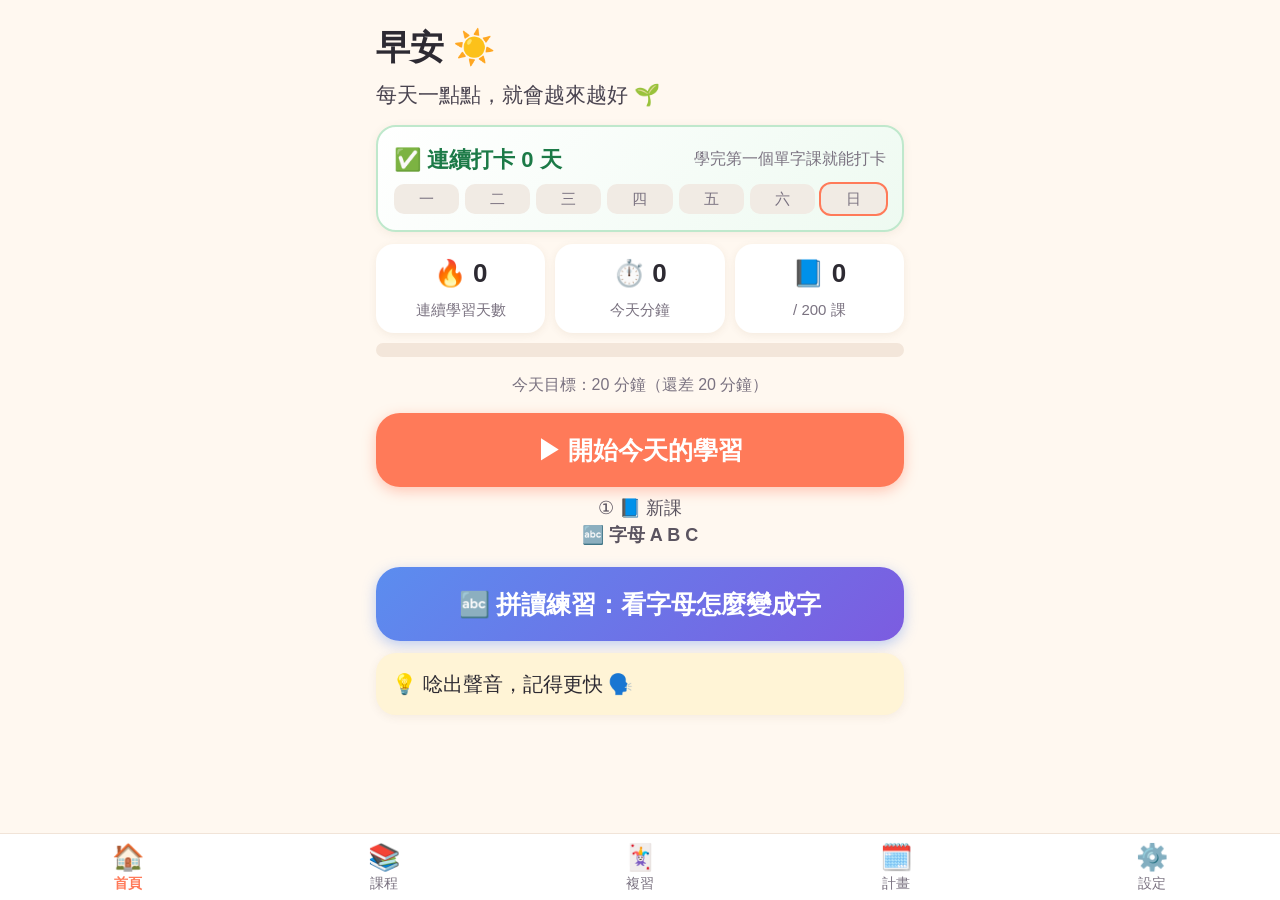
==== commit f363eb13: "Taiwanese-style teacher: zh-TW female voice preference, teacher voice/pitch settings, warmer Taiwane" ====
--- a/english.html
+++ b/english.html
@@ -845,7 +845,7 @@
 B|No problem.|沒問題。`}
 ],
 cheers: ["太棒了！🎉","做得很好！👍","你真厲害！🌟","慢慢來，你在進步！🌱","每天一點點，就會變很強！💪","好耶！繼續加油！😊","完全正確！👏","你學得很快喔！🚀"],
-soft: ["沒關係，再聽一次就記住了 😊","差一點點！錯了才記得牢 🌱","不要緊，我們慢慢來 🐢","很正常，大家都會錯 👍"]
+soft: ["沒關係啦，再聽一次就記住了 😊","差一點點耶，我們再來一次喔 🌱","不要緊，我們慢慢來喔 🐢","很正常啦，大家都會這樣 👍"]
 };
 </script>
 <script>/* 第二批資料：拼音對照、中英對比、句型套用、英文的原理 */
@@ -1172,36 +1172,36 @@
 </script>
 <script>/* 老師的話：每個重點用三種方式講（故事 s、圖片 p、試試看 t）。每個泡泡最多約 20 個中文字 */
 (function(D){
-D.soft = ["差一點點，我們再看一次 😊","沒關係，我們再看一次 🌱","慢慢來，再看一次就會 🐢","很接近了！我們再看一次 👍"];
-D.cheers = D.cheers.concat(["好厲害，你做到了！🎉","一步一步，你真的在進步 🌱","老師好開心！你答對了 😄"]);
+D.soft = ["差一點點耶，我們再來一次喔 😊","沒關係啦，我們再來一次喔 🌱","慢慢來喔，再看一次就會了 🐢","很接近了耶！我們再來一次喔 👍"];
+D.cheers = ["很棒耶！🎉","哇，你超厲害的！🌟","對了喔！做得很好 👍","好棒喔，你學得蠻快的耶 🚀","就是這樣子！很棒耶 👏","老師好開心喔，你答對了 😄","一步一步來，你真的有進步喔 🌱","厲害厲害！我們繼續加油囉 💪"];
 D.teachG = [
- {s:["阿嬤說：「我很餓。」","英文一定要加 am：","I am hungry."],p:["🙋‍♀️ ＋ am ＋ 😋","我 ＋ 是 ＋ 餓"],t:["我很累 → I ___ tired.","am|is",0]},
- {s:["中文「他、她」聽起來一樣。","爸爸是 he，媽媽是 she。"],p:["👨 he　👩 she　🐶 it","男生 he、女生 she"],t:["媽媽很好 → ___ is kind.","He|She",1]},
- {s:["「我的錢包」有「的」。","英文不用「的」：","my wallet 👛"],p:["🙋 my 👛","我的 ＝ my"],t:["我的手機 → ___ phone","my|I",0]},
- {s:["去市場買一顆蘋果。","英文要說 an apple。","一個，要加 a 或 an。"],p:["🍎 an apple　🐶 a dog","一個 ＝ a / an"],t:["一顆蛋 → ___ egg","a|an",1]},
- {s:["買三顆蛋，中文蛋不變。","英文要加 s：","three eggs 🥚🥚🥚"],p:["🥚 egg → 🥚🥚🥚 eggs","很多個 → 加 s"],t:["兩本書 → two ___","book|books",1]},
+ {s:["阿嬤說：「我很餓。」","英文一定要加 am 喔：","I am hungry."],p:["🙋‍♀️ ＋ am ＋ 😋","我 ＋ 是 ＋ 餓"],t:["我很累 → I ___ tired.","am|is",0]},
+ {s:["中文「他、她」聽起來一樣對不對？","爸爸是 he，媽媽是 she 喔。"],p:["👨 he　👩 she　🐶 it","男生 he、女生 she"],t:["媽媽很好 → ___ is kind.","He|She",1]},
+ {s:["「我的錢包」有「的」。","英文不用「的」喔：","my wallet 👛"],p:["🙋 my 👛","我的 ＝ my"],t:["我的手機 → ___ phone","my|I",0]},
+ {s:["去市場買一顆蘋果。","英文要說 an apple 喔。","一個，要加 a 或 an。"],p:["🍎 an apple　🐶 a dog","一個 ＝ a / an"],t:["一顆蛋 → ___ egg","a|an",1]},
+ {s:["買三顆蛋，中文蛋不變。","英文要加 s 喔：","three eggs 🥚🥚🥚"],p:["🥚 egg → 🥚🥚🥚 eggs","很多個 → 加 s"],t:["兩本書 → two ___","book|books",1]},
  {s:["我每天喝茶：","I drink tea.","爸爸每天喝茶：","He drinks tea."],p:["🙋 I drink　👨 He drinks","他、她 → 動詞加 s"],t:["媽媽每天煮飯 → She ___.","cook|cooks",1]},
- {s:["我不吃辣 🌶️","英文要用 don't：","I don't eat spicy food."],p:["🙅 don't ＋ 🌶️","不 ＝ don't"],t:["我不喝酒 → I ___ drink beer.","don't|not",0]},
- {s:["中文問：「你餓嗎？」","英文把 Are 搬到前面：","Are you hungry?"],p:["❓ Are ＋ you ＋ 😋 ?","「嗎」→ Are 放前面"],t:["你累嗎？→ ___ you tired?","Are|You",0]},
+ {s:["我不吃辣 🌶️","英文要用 don't 喔：","I don't eat spicy food."],p:["🙅 don't ＋ 🌶️","不 ＝ don't"],t:["我不喝酒 → I ___ drink beer.","don't|not",0]},
+ {s:["中文問：「你餓嗎？」","英文把 Are 搬到前面就好囉：","Are you hungry?"],p:["❓ Are ＋ you ＋ 😋 ?","「嗎」→ Are 放前面"],t:["你累嗎？→ ___ you tired?","Are|You",0]},
  {s:["媽媽在煮飯 🍳","英文：She is cooking.","「在」＝ is ＋ ing"],p:["👩‍🍳 is cooking","正在 ＝ is ＋ ing"],t:["我在吃飯 → I am ___.","eat|eating",1]},
- {s:["昨天我買了麵包 🍞","英文動詞要變身：","I bought bread."],p:["⬅️ 昨天 → 動詞變過去","walk → walked"],t:["昨天我走路 → I ___ yesterday.","walk|walked",1]},
- {s:["明天我會去銀行 🏦","英文要用 will：","I will go to the bank."],p:["➡️ 明天 → will ＋ 動詞","will go ＝ 會去"],t:["我會打給你 → I ___ call you.","will|am",0]},
+ {s:["昨天我買了麵包 🍞","英文的動詞要變身喔：","I bought bread."],p:["⬅️ 昨天 → 動詞變過去","walk → walked"],t:["昨天我走路 → I ___ yesterday.","walk|walked",1]},
+ {s:["明天我會去銀行 🏦","英文要用 will 喔：","I will go to the bank."],p:["➡️ 明天 → will ＋ 動詞","will go ＝ 會去"],t:["我會打給你 → I ___ call you.","will|am",0]},
  {s:["阿公會游泳 🏊","英文：He can swim.","會 ＝ can"],p:["🏊 can swim","會 ＝ can"],t:["我會煮菜 → I can ___.","cook|cooks",0]},
  {s:["錢包在桌上 👛","英文：on the table","on ＝ 在上面"],p:["📦 in　🍽️ on　🛏️ under","裡面、上面、下面"],t:["在盒子裡 → ___ the box","in|on",0]},
- {s:["中文：我每天在家吃飯。","英文：地點、時間放後面","I eat at home every day."],p:["🙋 → 🍽️ → 🏠 → 📅","誰→做→哪裡→何時"],t:["我在台北工作 → I work ___.","in Taipei|Taipei in",0]}
+ {s:["中文：我每天在家吃飯。","英文的地點、時間放後面喔","I eat at home every day."],p:["🙋 → 🍽️ → 🏠 → 📅","誰→做→哪裡→何時"],t:["我在台北工作 → I work ___.","in Taipei|Taipei in",0]}
 ];
 D.teachP = [
- {s:["漢字看形狀知道意思。","英文字母記錄聲音，","就像拼音一樣！"],p:["🀄 木 林 森　🔤 c-a-t","漢字看形，英文聽音"],t:["英文字母比較像什麼？","拼音|漢字",0]},
- {s:["拼音：b ＋ a → ba","英文也一樣拼：","c ＋ a ＋ t → cat 🐱"],p:["c ＋ a ＋ t ＝ 🐱","一個一個唸，再連起來"],t:["d-o-g 是什麼？","🐶 dog|🐱 cat",0]},
- {s:["kit 後面加一個 e，","就變成 kite 風箏 🪁","e 不出聲，像魔法！"],p:["kit ＋ e ＝ 🪁 kite","e 讓 i 唸「愛」"],t:["hop ＋ e 是？","hope|hopp",0]},
- {s:["兩個母音手牽手，","第一個說話：","rain 🌧️ 的 ai 唸「欸」"],p:["r ＋ ai ＋ n ＝ 🌧️","ai 唸「欸」"],t:["know 的 k 要唸嗎？","不唸|要唸",0]},
- {s:["「不」＋「快樂」＝不快樂","英文也一樣：","un ＋ happy ＝ unhappy"],p:["😊 happy → 😞 unhappy","un ＝ 不"],t:["unhappy 是什麼意思？","不快樂|很快樂",0]},
+ {s:["漢字看形狀知道意思。","英文字母記錄聲音，","就像拼音一樣耶！"],p:["🀄 木 林 森　🔤 c-a-t","漢字看形，英文聽音"],t:["英文字母比較像什麼？","拼音|漢字",0]},
+ {s:["拼音：b ＋ a → ba","英文也是這樣子拼喔：","c ＋ a ＋ t → cat 🐱"],p:["c ＋ a ＋ t ＝ 🐱","一個一個唸，再連起來"],t:["d-o-g 是什麼？","🐶 dog|🐱 cat",0]},
+ {s:["kit 後面加一個 e，","就變成 kite 風箏 🪁","e 不出聲，超像魔法的耶！"],p:["kit ＋ e ＝ 🪁 kite","e 讓 i 唸「愛」"],t:["hop ＋ e 是？","hope|hopp",0]},
+ {s:["兩個母音手牽手，","第一個說話喔：","rain 🌧️ 的 ai 唸「欸」"],p:["r ＋ ai ＋ n ＝ 🌧️","ai 唸「欸」"],t:["know 的 k 要唸嗎？","不唸|要唸",0]},
+ {s:["「不」＋「快樂」＝不快樂","英文也一樣喔：","un ＋ happy ＝ unhappy"],p:["😊 happy → 😞 unhappy","un ＝ 不"],t:["unhappy 是什麼意思？","不快樂|很快樂",0]},
  {s:["教書的人叫老師。","teach ＋ er ＝ teacher","-er ＝ 做這件事的人"],p:["🎤 sing → singer 歌手","-er ＝ …的人"],t:["sing ＋ er 是？","歌手|唱歌",0]},
  {s:["阿公慢慢地走 🐢","慢慢地 ＝ slowly","slow ＋ ly"],p:["🐢 slow → slowly","-ly ＝ …地"],t:["help ＋ ful 是什麼？","有幫助的|不幫忙",0]},
- {s:["媽媽買菜 🛒","Mom buys food.","順序跟中文一樣！"],p:["👩 → 🛒 → 🥬","誰 → 做 → 什麼"],t:["「我吃飯」哪個對？","I eat rice.|Rice I eat.",0]},
+ {s:["媽媽買菜 🛒","Mom buys food.","順序跟中文一樣耶！"],p:["👩 → 🛒 → 🥬","誰 → 做 → 什麼"],t:["「我吃飯」哪個對？","I eat rice.|Rice I eat.",0]},
  {s:["我很快樂：","I am happy. 😊","你讓我快樂：","You make me happy. 🥰"],p:["🙋 ＋ am ＋ 😊","誰 ＋ 是 ＋ 怎樣"],t:["「我喜歡茶」哪個對？","I like tea.|I tea like.",0]},
- {s:["中文：我晚上在家看電視。","英文：地點、時間放後面","I watch TV at home."],p:["📺 → 🏠 → 🌙","做什麼→哪裡→何時"],t:["「我在家吃飯」哪個對？","I eat at home.|I at home eat.",0]},
- {s:["中文用「了」：我吃了。","英文讓動詞變身：","I ate. 🍽️"],p:["🚶 walk → walked","動詞變身，表示時間"],t:["他走路 → He ___.","walk|walks",1]}
+ {s:["中文：我晚上在家看電視。","英文的地點、時間放後面喔","I watch TV at home."],p:["📺 → 🏠 → 🌙","做什麼→哪裡→何時"],t:["「我在家吃飯」哪個對？","I eat at home.|I at home eat.",0]},
+ {s:["中文用「了」：我吃了。","英文是讓動詞變身喔：","I ate. 🍽️"],p:["🚶 walk → walked","動詞變身，表示時間"],t:["他走路 → He ___.","walk|walks",1]}
 ];
 })(window.APP_DATA);
 </script>
@@ -1272,31 +1272,31 @@
 D.vowelWhy = {a:"夾在中間的 a，唸短短的「唉」",i:"夾在中間的 i，唸短短的「儀」",e:"夾在中間的 e，唸短短的「哎」",o:"夾在中間的 o，唸「啊」",u:"夾在中間的 u，唸短短的「阿」"};
 /* 自然發音每一課的「為什麼」（一句一句講，每句 ≤15 字） */
 D.phonWhy = [
- ["a 夾在兩個子音中間","就唸短短的「唉」[æ]","嘴巴張大，像要咬蘋果","例：cat ＝ 咳＋唉＋特"],
+ ["a 夾在兩個子音中間","就唸短短的「唉」喔 [æ]","嘴巴張大，像要咬蘋果喔","例：cat ＝ 咳＋唉＋特"],
  ["e 夾在兩個子音中間","唸短短的「哎」[ɛ]","例：bed ＝ 波＋哎＋的"],
- ["i 夾在兩個子音中間","唸短短的「儀」[ɪ]","很短很鬆，不要拉長","例：pig ＝ 迫＋儀＋個"],
+ ["i 夾在兩個子音中間","唸短短的「儀」[ɪ]","很短很鬆，不要拉長喔","例：pig ＝ 迫＋儀＋個"],
  ["o 夾在兩個子音中間","唸「啊」[ɑ]，嘴巴張大","例：dog ＝ 的＋啊＋個"],
- ["u 夾在兩個子音中間","唸短短的「阿」[ʌ]","嘴巴微微張開就好","例：cup ＝ 咳＋阿＋迫"],
- ["一個字母一個聲音","先慢慢唸：咳…唉…特","再快快唸：咳唉特","連起來就是 cat 🐱"],
+ ["u 夾在兩個子音中間","唸短短的「阿」[ʌ]","嘴巴微微張開就好囉","例：cup ＝ 咳＋阿＋迫"],
+ ["一個字母一個聲音","先慢慢唸：咳…唉…特","再快快唸：咳唉特","連起來就是 cat 耶 🐱"],
  ["b 波、e 哎、d 的","波＋哎，連快 → be","再加 d「的」→ bed","pig 也一樣：迫儀個"],
  ["d 的、o 啊、g 個","的＋啊，連快 → do","再加 g「個」→ dog 🐶"],
- ["字尾的 e 不發音 🤫","但它有魔法 ✨","讓前面的 a 唸名字「欸」","所以 cap 加 e → cape"],
+ ["字尾的 e 不發音 🤫","但它超有魔法的喔 ✨","讓前面的 a 唸名字「欸」","所以 cap 加 e → cape"],
  ["字尾的 e 不發音 🤫","它讓 i 唸名字「艾」","所以 kit 加 e → kite"],
  ["字尾的 e 不發音 🤫","o 唸名字「歐」","u 唸名字「優」","hop→hope，cub→cube"],
  ["兩個母音走在一起","第一個唸自己的名字","e 的名字是「ㄧ」","所以 ee、ea 唸「ㄧ～」"],
  ["兩個母音走在一起","a 唸自己的名字「欸」","後面的 i、y 不出聲","rain、day 都是「欸」"],
  ["兩個母音走在一起","o 唸自己的名字「歐」","後面的 a 不出聲","boat ＝ 波＋歐＋特"],
- ["s 和 h 手牽手","變成一個新聲音","唸「噓」，叫人安靜","不是 s、h 分開唸"],
- ["c 和 h 手牽手","變成新聲音，像「去」","嘴巴要嘟起來","不是 c、h 分開唸"],
- ["t 和 h 手牽手","舌頭放在牙齒中間","輕輕吹氣","中文沒有這個音"],
+ ["s 和 h 手牽手","變成一個新的聲音喔","唸「噓」，像叫人安靜那樣","不是 s、h 分開唸喔"],
+ ["c 和 h 手牽手","變成新聲音，像「去」","嘴巴要嘟起來喔","不是 c、h 分開唸喔"],
+ ["t 和 h 手牽手","舌頭放在牙齒中間","輕輕吹氣就好囉","中文沒有這個音，慢慢練喔"],
  ["c 和 k 都是「咳」","放在一起只唸一次","ng 在字尾是鼻音","像拼音 ang 的 ng"],
  ["wh 的 h 不出聲","所以唸「屋」[w]","ph 兩個合起來","唸「敷」[f]，就是 f"],
  ["兩個 o 在一起","常唸長長的「ㄨ～」","像 moon 🌙","有時短短的，像 book"],
  ["o 和 u 手牽手","變成「嗷」的聲音","像被踩到喊「喔！」","例：house、cow"],
  ["母音後面有 r","r 會拉著母音捲舌","ar 唸「阿ㄦ」","or 唸「歐ㄦ」"],
  ["e、i、u 碰到 r","都變成一樣的「ㄦ」","所以 her、bird、fur","都有「ㄦ」的聲音"],
- ["兩個子音連在一起","兩個聲音都要唸","但中間不要加「ㄜ」","b＋l 快快唸 → bl"],
- ["子音後面接 r","兩個音快快連起來","r 要嘟嘴","f＋r → fr，像 frog"],
+ ["兩個子音連在一起","兩個聲音都要唸","中間不要加「ㄜ」喔","b＋l 快快唸 → bl"],
+ ["子音後面接 r","兩個音快快連起來","r 要嘟嘴喔","f＋r → fr，像 frog"],
  ["s 開頭的連音","先發「絲」的氣","馬上接下一個音","s＋t → st，像 stop"]
 ];
 const Z = {label:"📺 看周育如老師教", list:[
@@ -1400,7 +1400,7 @@
 
 /* ---------- 進度儲存 ---------- */
 const KEY='eng-zero-v1';
-const DEF = {done:{}, cards:{}, days:{}, streak:0, lastDay:'', reviewDay:'', ck:{last:'', streak:0, days:{}}, ckTask:null, s:{rate:0.8, voice:'', hint:true, hm:'py', auto:true, trate:0.75, tauto:true}};
+const DEF = {done:{}, cards:{}, days:{}, streak:0, lastDay:'', reviewDay:'', ck:{last:'', streak:0, days:{}}, ckTask:null, s:{rate:0.8, voice:'', hint:true, hm:'py', auto:true, trate:0.75, tauto:true, tvoice:'', tpitch:1.1}};
 let P;
 try { P = Object.assign({}, DEF, JSON.parse(localStorage.getItem(KEY)||'{}')); P.s = Object.assign({}, DEF.s, P.s||{}); P.ck = Object.assign({last:'', streak:0, days:{}}, P.ck||{}); P.bl = P.bl||{}; } catch(e){ P = JSON.parse(JSON.stringify(DEF)); }
 function save(){ try{ localStorage.setItem(KEY, JSON.stringify(P)); }catch(e){} }
@@ -1424,8 +1424,16 @@
 const BAD = /Albert|Bad News|Bahh|Bells|Boing|Bubbles|Cellos|Good News|Jester|Organ|Superstar|Trinoids|Whisper|Wobble|Zarvox|Fred|Junior|Ralph|Grandma|Grandpa|Rocko|Shelley|Eddy|Flo|Reed|Sandy/i;
 const nl = l => String(l||'').replace(/_/g,'-'); /* Android 有時用 en_US 這種寫法 */
 function loadVoices(){ if(!synth) return; const all=synth.getVoices(); voices = all.filter(v => /^en[-_]/i.test(v.lang) || v.lang==='en');
-  zhVoices = all.filter(v => /^(zh|cmn)/i.test(v.lang) && !/yue|HK/i.test(v.lang)).sort((a,b)=>zs(b)-zs(a)); }
-function zs(v){ let s=0; if(/TW|Hant/i.test(v.lang)) s+=50; else if(/CN|Hans/i.test(v.lang)) s+=30; else if(/HK|yue/i.test(v.lang)) s-=20; if(/Mei-Jia|Meijia|Google|Natural|Enhanced|Premium|HsiaoChen|Yating|Hanhan/i.test(v.name)) s+=15; return s; }
+  zhVoices = all.filter(v => /^(zh|cmn)/i.test(v.lang) && !/yue|HK|MO/i.test(v.lang)).sort((a,b)=>zs(b)-zs(a)); }
+/* 老師的中文聲音：台灣女聲優先 → 其他台灣聲音 → 大陸女聲 → 其他 */
+const ZF = /Mei-?Jia|美佳|Hsiao ?Chen|曉臻|Hsiao ?Yu|曉雨|Yating|雅婷|Hanhan|涵涵|Ting-?Ting|婷婷|Xiao ?xiao|曉曉|Xiao ?yi|曉伊|Huihui|慧慧|Yaoyao|瑤瑤|Yu-?shu|語舒|Lili|莉莉|Shan-?Shan|珊珊|Lanlan|female|女|x-ctc|x-ssa/i;
+const ZM = /Li-?Mu|李牧|Zhiwei|志偉|Yun ?Jhe|雲哲|Yun ?xi|Yun ?yang|Yun ?jian|Yun ?xia|Kangkang|康康|Han\b|male|男|x-ctd|x-cte|x-ctg/i;
+const zTW = v => /TW|Hant/i.test(v.lang);
+const zFem = v => ZF.test(v.name) && !/\bmale|男/i.test(v.name) ? 1 : (ZM.test(v.name) ? -1 : 0);
+function zs(v){ let s=0; if(zTW(v)) s+=100; else if(/CN|Hans/i.test(v.lang)) s+=40; const g=zFem(v); if(g>0) s+=30; else if(g<0) s-=20;
+  if(/Mei-?Jia|美佳/i.test(v.name)) s+=10; if(/Enhanced|Premium|Natural|增強|高音質/i.test(v.name)) s+=8; if(v.localService) s+=2; return s; }
+function teacherVoice(){ if(!zhVoices.length) loadVoices(); if(P.s.tvoice){ const v=zhVoices.find(v=>v.voiceURI===P.s.tvoice); if(v) return v; } return zhVoices[0]||null; }
+const zDesc = v => (zTW(v)?'台灣':'中國')+(zFem(v)>0?'女聲':zFem(v)<0?'男聲':'');
 if(synth){ loadVoices(); if('onvoiceschanged' in synth) synth.onvoiceschanged = () => { loadVoices(); if(route().v==='settings') render(); }; }
 function scoreVoice(v){ let s=0; if(/en[-_]US/i.test(v.lang)) s+=50; if(v.localService) s+=5; if(/en-us-x-|English United States/i.test(v.name)) s+=25; else if(/en[-_](GB|AU|CA|IE)/i.test(v.lang)) s+=20;
   if(/Samantha|Ava|Allison|Susan|Zoe|Nicky|Joelle|Evan|Nathan|Tom/i.test(v.name)) s+=30; if(/Google US English|Aria|Jenny|Guy|Natural/i.test(v.name)) s+=35;
@@ -1442,16 +1450,16 @@
 function speakT(text, slow, onend){ if(!synth){ onend&&onend(); return; } const my=++TQ; const rate=slow?Math.max(0.5,P.s.trate-0.2):P.s.trate;
   const clean=String(text).replace(/[\u{1F000}-\u{1FFFF}\u2600-\u27BF\uFE0F\u200D→←＋]/gu,' ');
   const segs=clean.split(/([A-Za-z][A-Za-z'’\- ,.?!]*[A-Za-z.?!]|[A-Za-z])/).map(x=>x.trim()).filter(x=>x && /[A-Za-z\u4e00-\u9fff]/.test(x));
-  let i=0; const zv=zhVoices[0];
+  let i=0; const zv=teacherVoice();
   const next=()=>{ if(my!==TQ) return; if(i>=segs.length){ onend&&onend(); return; } const t=segs[i++]; const en=/^[A-Za-z]/.test(t);
-    const u=new SpeechSynthesisUtterance(t); if(en){ const v=mainVoice(); if(v){u.voice=v;} u.lang=v?nl(v.lang):'en-US'; u.rate=Math.min(rate, P.s.rate); } else { if(zv){u.voice=zv; u.lang=nl(zv.lang);} else u.lang='zh-TW'; u.rate=rate; }
+    const u=new SpeechSynthesisUtterance(t); if(en){ const v=mainVoice(); if(v){u.voice=v;} u.lang=v?nl(v.lang):'en-US'; u.rate=Math.min(rate, P.s.rate); } else { if(zv){u.voice=zv; u.lang=nl(zv.lang);} else u.lang='zh-TW'; u.rate=rate; u.pitch=P.s.tpitch||1.1; }
     u.onend=()=>setTimeout(next,150); u.onerror=()=>setTimeout(next,50); curUtt=u; synth.speak(u); };
   if(synth.speaking||synth.pending){ synth.cancel(); setTimeout(next,80); } else next(); }
 function tbub(text, cls){ return '<div class="tbub '+(cls||'')+'"><div class="tav">👩‍🏫</div><div class="tb"><div class="tt">'+esc(text)+'</div><div class="tbtn"><button data-tsay="'+esc(text)+'">🔁 再講一次</button><button data-tsay="'+esc(text)+'" data-tslow="1">🐢 講慢一點</button></div></div></div>'; }
 function autoT(lines){ if(!P.s.tauto) return; let i=0; const go=()=>{ if(i<lines.length) speakT(lines[i++], false, ()=>setTimeout(go,300)); }; setTimeout(go,250); }
-const RECAP = L => { const ord=learnOrder(); const i=ord.indexOf(L); const pv=i>0?ord[i-1]:null; if(!pv) return '第一課！我們慢慢開始 😊'; let t=pv.title; if(t.length>12) t=t.slice(0,12)+'…'; return '上一課學了「'+t+'」👍'; };
-const PRAISE = ['你好棒！今天又進步了 🌟','老師好開心，你做完了！🎉','慢慢學，你一直在進步 🌱','真厲害！給你拍拍手 👏'];
-const LINE_T = ['慢慢看，看懂就好 😊','這個很重要喔 ⭐','跟中文比一比 🀄','不用背，看懂就好 👍'];
+const RECAP = L => { const ord=learnOrder(); const i=ord.indexOf(L); const pv=i>0?ord[i-1]:null; if(!pv) return '第一課耶！我們慢慢來喔 😊'; let t=pv.title; if(t.length>10) t=t.slice(0,9)+'…'; return '上次學了「'+t+'」喔 👍'; };
+const PRAISE = ['你超棒的耶！今天又進步囉 🌟','老師好開心喔，你做完了！🎉','慢慢來就好，你一直在進步喔 🌱','好厲害喔！給你拍拍手 👏'];
+const LINE_T = ['慢慢看喔，看懂就好啦 😊','這個蠻重要的喔 ⭐','我們跟中文比一比好不好 🀄','不用背啦，看懂就好 👍'];
 let unlocked=false;
 function unlock(){ if(unlocked||!synth) return; unlocked=true; try{ const u=new SpeechSynthesisUtterance(' '); u.volume=0; synth.speak(u); }catch(e){} loadVoices(); }
 document.addEventListener('touchend', unlock, {passive:true}); document.addEventListener('click', unlock);
@@ -1473,10 +1481,10 @@
   box.innerHTML='<div class="rec on">🎤 請說：<b>'+esc(it.type==='letter'?it.U:it.en)+'</b></div>';
   let got=false;
   rec.onresult = e => { got=true; const alts=[...e.results[0]].map(a=>a.transcript); const best=Math.max(...alts.map(a=>similar(target,a)));
-    const heard=alts[0]||''; if(it.type==='letter' || best>=0.6) box.innerHTML='<div class="rec ok">🎉 唸得很好！<br><small>我聽到：'+esc(heard)+'</small></div>';
-    else box.innerHTML='<div class="rec">😊 我聽到「'+esc(heard)+'」<br><small>很接近了！再聽一次、再唸一次就更好</small></div>'; };
-  rec.onerror = () => { if(!got) box.innerHTML='<div class="rec">🙂 沒聽清楚，沒關係！<br><small>大聲唸一次，然後按「下一個」</small></div>'; got=true; };
-  rec.onend = () => { if(!got) box.innerHTML='<div class="rec">🙂 沒聽到聲音，沒關係！<br><small>可以再按一次 🎤，或直接下一個</small></div>'; };
+    const heard=alts[0]||''; if(it.type==='letter' || best>=0.6) box.innerHTML='<div class="rec ok">🎉 唸得很棒耶！<br><small>我聽到：'+esc(heard)+'</small></div>';
+    else box.innerHTML='<div class="rec">😊 我聽到「'+esc(heard)+'」<br><small>很接近了喔！我們再來一次就更棒了</small></div>'; };
+  rec.onerror = () => { if(!got) box.innerHTML='<div class="rec">🙂 沒聽清楚，沒關係啦！<br><small>大聲唸一次，然後按「下一個」</small></div>'; got=true; };
+  rec.onend = () => { if(!got) box.innerHTML='<div class="rec">🙂 沒聽到聲音，沒關係啦！<br><small>可以再按一次 🎤，或直接下一個</small></div>'; };
   try{ rec.start(); }catch(e){ box.innerHTML='<div class="rec">🗣️ 大聲跟著唸一次就好 😊</div>'; }
 }
 
@@ -1576,11 +1584,11 @@
   const fb=document.getElementById('fb');
   const pass=()=>{ fb.innerHTML='<div class="fb ok">'+rnd(D.cheers)+'<br><b>'+esc(it.en)+'</b></div>'; speak(it.say); gradeCard(it.id, CK.tries===0); CK.i++; setTimeout(()=>{ if(CK) ckQ(); }, 1500); };
   const miss=msg=>{ CK.tries++; fb.innerHTML='<div class="fb soft">'+(msg||rnd(D.soft))+'</div>'; };
-  document.getElementById('show').onclick=()=>{ CK.tries++; fb.innerHTML='<div class="fb soft">答案是：<b>'+esc(it.en)+'</b><br><small>記住了嗎？這題等一下會再考一次 😊</small></div><button class="btn primary" id="cont">我記住了 ▶</button>'; speak(it.say);
+  document.getElementById('show').onclick=()=>{ CK.tries++; fb.innerHTML='<div class="fb soft">答案是：<b>'+esc(it.en)+'</b><br><small>記住了嗎？等一下會再考一次喔 😊</small></div><button class="btn primary" id="cont">我記住了 ▶</button>'; speak(it.say);
     document.getElementById('cont').onclick=()=>{ CK.q.push(it.id); CK.i++; ckQ(); }; };
   if(SR) document.getElementById('say').onclick=()=>{ stopSpeak(); let rec; try{ rec=new SR(); }catch(e){ return; } rec.lang='en-US'; rec.maxAlternatives=3; fb.innerHTML='<div class="rec on">🎤 請說英文…</div>'; let got=false;
     rec.onresult=e=>{ got=true; const alts=[...e.results[0]].map(a=>a.transcript); const best=Math.max(...alts.map(a=>similar(it.en,a))); if(best>=(sent?0.6:0.7)) pass(); else miss('我聽到「'+esc(alts[0]||'')+'」，再試一次，或用打字 😊'); };
-    rec.onerror=()=>{ if(!got){ got=true; miss('沒聽清楚，沒關係！再說一次，或用打字 😊'); } }; rec.onend=()=>{ if(!got) miss('沒聽到聲音，再試一次 😊'); };
+    rec.onerror=()=>{ if(!got){ got=true; miss('沒聽清楚，沒關係啦！再說一次，或用打字 😊'); } }; rec.onend=()=>{ if(!got) miss('沒聽到聲音，再試一次 😊'); };
     try{ rec.start(); }catch(e){ miss('麥克風無法使用，請用打字 😊'); } };
   if(sent){
     const tb=[...app.querySelectorAll('.tile')], built=document.getElementById('built'); let cur=[];
@@ -1683,7 +1691,7 @@
   const s=R.steps[R.i], L=R.L;
   if(s.k==='intro'){
     const n=L.items.length;
-    const b1=RECAP(L), b2=L.kind==='dlg'?'今天聽一段小對話 👂':'今天只學 '+n+' 個，慢慢來 😊';
+    const b1=RECAP(L), b2=L.kind==='dlg'?'今天我們來聽一段小對話喔 👂':'今天只學 '+n+' 個喔，慢慢來就好 😊';
     frame(`<div class="center intro"><p class="small">第 ${L.stage+1} 階段 · 第 ${L.idx+1} 課</p><h1>${STAGES[L.stage].icon} ${esc(L.title)}</h1>
       ${tbub(b1)}${tbub(b2)}
       ${L.kind==='phon'?'<div class="card rule">📌 '+esc(L.rule)+'</div>'+pyBox(L):''}
@@ -1700,26 +1708,26 @@
     autoT([lines[0]]);
     document.getElementById('nx').onclick=()=>{ if(shown<lines.length){ document.getElementById('bubs').insertAdjacentHTML('beforeend', tbub(lines[shown])); autoT([lines[shown]]); shown++; if(shown>=lines.length) document.getElementById('nx').textContent='我懂了 ▶'; window.scrollTo(0,document.body.scrollHeight); } else nextStep(); };
   }
-  else if(s.k==='pic'){ const b='看圖記一記 👀';
+  else if(s.k==='pic'){ const b='我們來看圖記一記喔 👀';
     frame(`<p class="small center">🖼️ 看圖片</p>${tbub(b)}<div class="card pic center"><div class="pic-big">${esc(s.t.p[0])}</div><div class="zh big">${esc(s.t.p[1])}</div></div><div class="actions"><button class="btn primary" id="nx">記住了 ▶</button></div>`);
     autoT([b, s.t.p[1]]); document.getElementById('nx').onclick=nextStep;
   }
-  else if(s.k==='try'){ const b='換你試試看 ✋'; const o=s.t.t[1].split('|');
+  else if(s.k==='try'){ const b='換你來試試看囉 ✋'; const o=s.t.t[1].split('|');
     frame(`<p class="small center">✋ 試試看</p>${tbub(b)}<div class="q"><h2>${esc(s.t.t[0])}</h2><div class="opts">${o.map((x,i)=>`<button class="opt big" data-i="${i}">${esc(x)}</button>`).join('')}</div><div id="fb"></div></div>`);
     autoT([b]);
     app.querySelectorAll('.opt').forEach(btn=>btn.onclick=()=>{ const ok=+btn.dataset.i===s.t.t[2]; const fb=document.getElementById('fb');
       if(ok){ app.querySelectorAll('.opt').forEach(x=>x.disabled=true); btn.classList.add('right'); const m=rnd(D.cheers); fb.innerHTML=tbub(m,'happy')+'<button class="btn primary" id="cont">繼續 ▶</button>'; speakT(m.replace(/[!！]/g,'')); document.getElementById('cont').onclick=nextStep; }
-      else { btn.classList.add('soft-miss'); btn.disabled=true; fb.innerHTML=tbub('差一點點，我們再看一次 😊'); speakT('差一點點，我們再看一次'); } });
+      else { btn.classList.add('soft-miss'); btn.disabled=true; fb.innerHTML=tbub('差一點點耶，我們再來一次喔 😊'); speakT('差一點點耶，我們再來一次喔'); } });
   }
   else if(s.k==='line'){ const b=LINE_T[s.j%LINE_T.length];
     frame(`<p class="small center">重點 ${s.j+1} / ${s.of}</p>${tbub(b)}<div class="card explain prin one">${colorize(s.x)}</div>${L.kind==='prin'?legend({explain:[s.x],items:[]}):''}<div class="actions"><button class="btn primary" id="nx">${s.j+1<s.of?'下一個重點 ▶':'懂了 ▶'}</button></div>`);
     autoT([b]); document.getElementById('nx').onclick=nextStep;
   }
-  else if(s.k==='cn'){ const b='中文和英文，比一比 🀄';
+  else if(s.k==='cn'){ const b='中文跟英文，我們比一比喔 🀄';
     frame(`${tbub(b)}<div class="card cmp"><h3>🀄 中文這樣說 → 🔤 英文要這樣說</h3>${L.cn.map(c=>'<div class="cmp-row"><div class="cz">'+esc(c[0])+'</div><div class="arr">→</div><div class="ce" data-say="'+esc(c[1].replace(/（.*?）/g,''))+'">'+esc(c[1])+' 🔊</div></div>').join('')}</div><div class="actions"><button class="btn primary" id="nx">懂了 ▶</button></div>`);
     autoT([b]); document.getElementById('nx').onclick=nextStep;
   }
-  else if(s.k==='err'){ const b='這裡大家常搞混 🤗';
+  else if(s.k==='err'){ const b='這裡大家蠻常搞混的啦 🤗';
     frame(`${tbub(b)}<div class="card errbox"><h3>🤗 容易搞混的地方</h3>${L.err.map(e=>'<div class="err-row"><div class="bad">🤔 容易說成：'+esc(e[0])+'</div><div class="good" data-say="'+esc(e[1])+'">😊 要這樣說：'+esc(e[1])+' 🔊</div><small>'+esc(e[2])+'</small></div>').join('')}</div><div class="actions"><button class="btn primary" id="nx">懂了，聽例句 ▶</button></div>`);
     autoT([b]); document.getElementById('nx').onclick=nextStep;
   }
@@ -1747,7 +1755,7 @@
     document.getElementById('nx').onclick=()=>{ if(shown<lines.length){ document.getElementById('bubs').insertAdjacentHTML('beforeend', tbub(lines[shown])); autoT([lines[shown]]); shown++; if(shown>=lines.length) document.getElementById('nx').textContent='我懂了，聽例字 ▶'; window.scrollTo(0,document.body.scrollHeight); } else nextStep(); };
   }
   else if(s.k==='chant'){ const ls=L.items.map(id=>ITEMS[id].U.toLowerCase()); const AZ='abcdefghijklmnopqrstuvwxyz'; const last=Math.max(...ls.map(l=>AZ.indexOf(l))); const cum=AZ.slice(0,last+1);
-    const b1=cum.length>ls.length?'從 A 開始，從頭唸一遍 🎵':'把今天的字母唸一遍 🎵', b2='字母、字母、聲音、聲音';
+    const b1=cum.length>ls.length?'從 A 開始，從頭唸一遍喔 🎵':'我們把今天的字母唸一遍 🎵', b2='字母、字母、聲音、聲音';
     frame(`${tbub(b1)}${tbub(b2)}${chantHTML(cum, ls.join(''), '周老師的方法：每次都從頭唸')}<div class="actions"><button class="btn primary" id="nx">唸好了 ▶</button></div>`);
     bindChant(app); autoT([b1,b2]); document.getElementById('nx').onclick=()=>{ BT++; nextStep(); };
   }
@@ -1755,7 +1763,7 @@
   else if(s.k==='dlg'){ showDialogue(L); }
   else if(s.k==='learn'){ showLearn(ITEMS[s.id], L); }
   else if(s.k==='qintro'){
-    frame(`<div class="center intro"><div class="emoji-big">🎯</div><h1>小遊戲時間</h1>${tbub('來玩小遊戲！不會也沒關係 😊')}${tbub('不會的，會再出現一次 🌱')}<button class="btn primary huge" id="nx">來玩 ▶</button></div>`);
+    frame(`<div class="center intro"><div class="emoji-big">🎯</div><h1>小遊戲時間</h1>${tbub('來玩小遊戲囉！不會也沒關係啦 😊')}${tbub('不會的沒關係，等一下會再出現喔 🌱')}<button class="btn primary huge" id="nx">來玩 ▶</button></div>`);
     document.getElementById('nx').onclick = nextStep; autoT(['來玩小遊戲！不會也沒關係']);
   }
   else if(s.k==='q'){ showQ(s); }
@@ -1783,7 +1791,7 @@
     ${hintHTML(it.hint)}<div class="zh big">${esc(it.zh)}</div>${speakBtns(it.say)}
     ${L.kind==='phon'&&L.py?'<div class="card mini pyline">🅿️ '+esc(L.py)+(L.nocn?' <b class="nocn-mini">❗中文沒有</b>':'')+'<br><small>⚠️ '+esc(L.err)+'</small></div>':''}`;
   }
-  frame(`<p class="small center">新東西 ${num} / ${L.items.length}</p>${tbub(num===1?'先聽我唸 👂 再跟著唸 🗣️':rnd(['再聽一個 👂 慢慢來','聽兩次也可以喔 😊','跟著唸，大聲一點 🗣️']),'mini')}<div class="learn">${body}</div>
+  frame(`<p class="small center">新東西 ${num} / ${L.items.length}</p>${tbub(num===1?'先聽老師唸喔 👂 再跟著唸 🗣️':rnd(['再聽一個喔 👂 慢慢來','聽兩次也可以喔 😊','跟著唸，大聲一點點喔 🗣️']),'mini')}<div class="learn">${body}</div>
     <div id="recbox"></div>
     <div class="actions"><button class="btn soft" id="rep">🎤 跟我唸</button><button class="btn primary" id="nx">下一個 ▶</button></div>`);
   document.getElementById('nx').onclick = () => { learnCard(it.id); nextStep(); };
@@ -1803,7 +1811,7 @@
   document.getElementById('clr').onclick=bg; }
 function showDialogue(L){
   const its=L.items.map(id=>ITEMS[id]);
-  frame(`<h1>👫 ${esc(L.title)}</h1>${tbub('先聽整段，不用全懂 👂')}<p class="small">點任何一句，可以單獨聽。</p>
+  frame(`<h1>👫 ${esc(L.title)}</h1>${tbub('先聽整段喔，不用全懂啦 👂')}<p class="small">點任何一句，可以單獨聽。</p>
     <div class="row-c"><button class="btn primary" id="all">▶ 播放整段</button><button class="btn soft" id="allslow">🐢 慢速整段</button></div>
     <div class="dlg">${its.map((it,i)=>`<div class="bubble ${it.spk==='A'?'a':'b'}" data-i="${i}"><div class="who">${it.spk==='A'?'🧑 A':'👩 B'}</div><div class="en-line">${glossHTML(it.en,'sm')}</div><div class="zh">${esc(it.zh)}</div></div>`).join('')}</div>
     <div class="actions"><button class="btn primary" id="nx">聽好了 ▶</button></div>`);
@@ -1885,7 +1893,7 @@
   return '<div class="legend">'+used.map(k=>'<span class="k k-'+k+'">'+names[k]+'</span>').join('')+'</div>'; }
 function showDrill(L){
   const its=L.drillIds.map(id=>ITEMS[id]); const pt=L.pat; const tried=new Set();
-  frame(`<h1>✨ 換字造句</h1>${tbub('換一個字，就是新句子 ✨')}<p class="small center">點下面的字放進空格（至少試 3 個）</p>
+  frame(`<h1>✨ 換字造句</h1>${tbub('換一個字，就是新句子耶 ✨')}<p class="small center">點下面的字放進空格（至少試 3 個）</p>
    <div class="card pat-frame" id="pf"><div class="en-sent" id="pen">${esc(pt.p).replace('___','<span class="slot">＿＿</span>')}</div><div class="zh big" id="pzh">${esc(pt.z).replace('___','<span class="slot">＿＿</span>')}</div><div id="phint"></div>
    <button class="btn sound" id="psay" disabled>🔊 再聽一次</button></div>
    <div class="fillers">${its.map((it,i)=>`<button class="filler" data-i="${i}"><span>${it.emoji}</span>${esc(it.fill)}<small>${esc(it.fillZh)}</small></button>`).join('')}</div>
@@ -1998,12 +2006,14 @@
 
 /* ---------- 設定 ---------- */
 function viewSettings(){
-  const vs=voices.filter(v=>!BAD.test(v.name)); const mv=mainVoice();
+  const vs=voices.filter(v=>!BAD.test(v.name)); const mv=mainVoice(), tv=teacherVoice();
   page('settings', `<h1>⚙️ 設定</h1>
   <div class="card"><b>👩‍🏫 老師說話速度（中文）</b><div class="seg">${[[0.6,'很慢 🐢'],[0.75,'慢（建議）'],[0.95,'正常']].map(r=>`<button class="${P.s.trate===r[0]?'on':''}" data-trate-set="${r[0]}">${r[1]}</button>`).join('')}</div>
   <label class="sw"><input type="checkbox" id="tauto" ${P.s.tauto?'checked':''}> 老師自動說話</label>
-  <button class="btn sound" data-tsay="你好！我們慢慢學，不用急 😊">🔊 聽老師說話</button>
-  <small>${zhVoices.length?'中文聲音：'+esc(zhVoices[0].name):'找不到中文聲音，老師只會用文字說話。'}</small></div>
+  <b>👩‍🏫 老師的聲音</b><select id="tvoice"><option value="">自動選擇（${tv?esc(tv.name)+'・'+zDesc(tv):'找不到中文聲音'}）</option>${zhVoices.map(v=>`<option value="${esc(v.voiceURI)}" ${P.s.tvoice===v.voiceURI?'selected':''}>${esc(v.name)} (${esc(v.lang)})${zDesc(v)?' · '+zDesc(v):''}</option>`).join('')}</select>
+  <b>🎵 老師的音調</b><div class="seg">${[[1,'低一點'],[1.1,'剛好 ✨'],[1.2,'高一點']].map(r=>`<button class="${(P.s.tpitch||1.1)===r[0]?'on':''}" data-tpitch="${r[0]}">${r[1]}</button>`).join('')}</div>
+  <button class="btn sound" data-tsay="哈囉！我們慢慢學喔，不用急啦 😊">🔊 聽老師說話</button>
+  <small id="tvinfo">${tv?'現在用的聲音：'+esc(tv.name)+'（'+esc(tv.lang)+(zDesc(tv)?'・'+zDesc(tv):'')+'）':'找不到中文聲音，老師只會用文字說話。'}${tv&&!(zTW(tv)&&zFem(tv)>0)?'<br>想要台灣女生的聲音：':'<br>'}iPhone：「設定 → 輔助使用 → 朗讀內容 → 聲音 → 中文（台灣）」下載「美佳」。Android：「文字轉語音」裝 Google 中文（台灣）語音資料。</small></div>
   <div class="card"><b>🔊 英文說話速度</b><div class="seg">${[[0.6,'很慢 🐢'],[0.8,'慢（建議）'],[1,'正常']].map(r=>`<button class="${P.s.rate===r[0]?'on':''}" data-rate-set="${r[0]}">${r[1]}</button>`).join('')}</div>
   <b>🗣️ 英文聲音</b><select id="voice"><option value="">自動選擇（${mv?esc(mv.name):'預設'}）</option>${vs.map(v=>`<option value="${esc(v.voiceURI)}" ${P.s.voice===v.voiceURI?'selected':''}>${esc(v.name)} (${esc(v.lang)})</option>`).join('')}</select>
   <button class="btn sound" data-say="Hello! Nice to meet you. Let's learn English together.">🔊 試聽</button>
@@ -2017,7 +2027,9 @@
   <div class="card"><b>📲 加到 iPhone 主畫面</b><ol class="plan-list"><li>用 Safari 打開這個網頁</li><li>按下方的「分享」按鈕 <span class="ios">⬆️</span></li><li>選「加入主畫面」</li><li>之後從主畫面的圖示打開，就像 App 一樣，沒有網路也能用</li></ol></div>
   <div class="card"><b>📊 我的進度</b><p class="small">完成 ${Object.keys(P.done).length} / ${LESSONS.length} 課，卡片 ${Object.keys(P.cards).length} 張，連續 ${P.streak||0} 天。進度存在這台手機的瀏覽器裡。</p>
   <button class="btn danger" id="reset">清除所有進度</button></div>`);
-  app.querySelectorAll('[data-trate-set]').forEach(b=>b.onclick=()=>{ P.s.trate=parseFloat(b.dataset.trateSet); save(); viewSettings(); speakT('這樣的速度可以嗎？'); });
+  app.querySelectorAll('[data-trate-set]').forEach(b=>b.onclick=()=>{ P.s.trate=parseFloat(b.dataset.trateSet); save(); viewSettings(); speakT('這樣子的速度可以嗎？'); });
+  document.getElementById('tvoice').onchange=e=>{ P.s.tvoice=e.target.value; save(); viewSettings(); speakT('哈囉，我是你的英文老師喔！'); };
+  app.querySelectorAll('[data-tpitch]').forEach(b=>b.onclick=()=>{ P.s.tpitch=parseFloat(b.dataset.tpitch); save(); viewSettings(); speakT('這樣子聽起來可以嗎？'); });
   document.getElementById('tauto').onchange=e=>{ P.s.tauto=e.target.checked; save(); };
   app.querySelectorAll('[data-rate-set]').forEach(b=>b.onclick=()=>{ P.s.rate=parseFloat(b.dataset.rateSet); save(); viewSettings(); speak('Hello!'); });
   document.getElementById('voice').onchange=e=>{ P.s.voice=e.target.value; save(); speak('Hello! I am your English teacher.'); };
@@ -2078,7 +2090,7 @@
 function blendDone(){ P.bl=P.bl||{}; return P.bl; }
 function nextSet(){ const d=blendDone(); const f=BS.find(s=>!d[s.i]); return f||null; }
 function viewBlend(){ const d=blendDone(), ns=nextSet();
-  const b1='英文跟拼音一樣 😊', b2='一個字母一個聲音', b3='連起來就是一個字！';
+  const b1='英文跟拼音蠻像的喔 😊', b2='一個字母，一個聲音喔', b3='連起來就是一個字耶！';
   page('home', `<a class="back" href="#/home">‹ 回首頁</a><h1>🔤 拼讀練習</h1><p class="lead">看字母怎麼變成字：一個一個點、聽聲音，再連起來。</p>
    ${tbub(b1)}${tbub(b2)}${tbub(b3)}
    <div class="card rule">📌 字母有「名字」，也有「聲音」。<br>拼字的時候，唸的是<b>聲音</b>。<br>例：c 的名字是 see，聲音是「咳」。</div>
@@ -2100,8 +2112,8 @@
 function bStep(){ const s=B.steps[B.i], S=B.S;
   if(s.k==='bintro'){ const fresh=S.L, cum=cumLetters(B.si);
     const vow=[...new Set(S.items.flatMap(it=>it.cv?[]:it.w.split('').filter(c=>'aeiou'.includes(c))))].filter(v=>!BS.slice(0,B.si).some(p=>!p.cv && p.items.some(x=>x.w.includes(v))));
-    const b1 = S.cv ? '這些跟拼音一模一樣 😊' : '先把學過的字母唸一遍 🎵';
-    const b2 = S.cv ? '還不是英文單字，是暖身' : '然後一個字一個字拼 🔤';
+    const b1 = S.cv ? '這些跟拼音一模一樣耶 😊' : '先把學過的字母唸一遍喔 🎵';
+    const b2 = S.cv ? '還不是單字啦，先暖身一下' : '然後一個字一個字拼囉 🔤';
     bframe(`<div class="center intro"><p class="small">拼讀練習 · 第 ${B.si+1} 組</p><h1>🔤 ${esc(S.t)}</h1>${tbub(b1)}${tbub(b2)}
       ${S.cv?`<div class="card rule">📌 拼音裡 b＋a 唸 ba（爸）。<br>英文也一樣：<b>b 的聲音＋a 的聲音 → ba</b>。</div>`:''}
       ${vow.length?`<div class="card rule">📌 <b>為什麼這樣唸？</b><br>${vow.map(v=>esc(D.vowelWhy[v]||'')).join('<br>')}<br><small>夾在兩個子音中間的母音，唸短短的「聲音」，不是字母的名字。</small></div>`:''}
@@ -2113,8 +2125,8 @@
   }
   else if(s.k==='btiles') bTiles(s.it, s.j);
   else if(s.k==='bsent') bSent(s.it);
-  else if(s.k==='bqintro'){ const b1='換你自己讀！👀', b2='看字，選對的圖片';
-    bframe(`<div class="center intro"><div class="emoji-big">👀</div><h1>你來讀</h1>${tbub(b1)}${tbub(b2)}${tbub('不會也沒關係，可以按提示 💡')}<button class="btn primary huge" id="nx">來讀 ▶</button></div>`);
+  else if(s.k==='bqintro'){ const b1='換你自己讀囉！👀', b2='看看字，選對的圖片喔';
+    bframe(`<div class="center intro"><div class="emoji-big">👀</div><h1>你來讀</h1>${tbub(b1)}${tbub(b2)}${tbub('不會也沒關係啦，可以按提示喔 💡')}<button class="btn primary huge" id="nx">來讀 ▶</button></div>`);
     autoT([b1,b2]); document.getElementById('nx').onclick=bNext; }
   else if(s.k==='bq') bQuiz(s.it);
   else if(s.k==='bdone'){ blendDone()[B.si]=true; markStudy(); save(); const nx=BS[B.si+1]; const m=rnd(PRAISE);
@@ -2126,7 +2138,7 @@
 /* 一個字：字母方塊一個一個出現 → 點一下聽聲音 → 兩個連起來 → 再加一個 → 整個字 */
 function bTiles(it, j){ const ls=it.w.split(''), keys=phKeys(it), n=ls.length;
   bframe(`<p class="small center">第 ${j+1} / ${B.S.items.length} 個字 · 一步一步拼</p>
-   <div id="tbw">${tbub('點第一個字母，聽它的聲音 👆')}</div>
+   <div id="tbw">${tbub('點第一個字母，聽聽看它的聲音喔 👆')}</div>
    <div class="btiles" id="bt">${ls.map((l,k)=>`<button class="btile c${k%4} ${k===0?'show':''}" data-k="${k}"><b>${esc(l)}</b><small class="bz"></small></button>`).join('')}</div>
    <div class="bmerge" id="bm"></div>
    <div id="bmean"></div>
@@ -2137,7 +2149,7 @@
   const lit=(a,b,cls)=>tiles.forEach((t,k)=>{ t.classList.toggle('lit', k>=a && k<=b); t.classList.toggle('tight', !!cls && k>=a && k<=b); });
   async function merge(upto){ const my=++BT; busy=true; act.innerHTML=''; const part=ls.slice(0,upto+1).join(''), snd=ls.slice(0,upto+1).map((l,k)=>k===1&&it.cv?'啊':tileSound(it,k));
     const last=upto===n-1;
-    const line = upto===1 ? `${snd[0]}＋${snd[1]}，連快一點 → ${part}` : `再加 ${ls[upto]}「${snd[upto]}」→ ${part}`;
+    const line = upto===1 ? `${snd[0]}＋${snd[1]}，連快一點喔 → ${part}` : `再加 ${ls[upto]}「${snd[upto]}」→ ${part}`;
     say(line);
     bm.innerHTML=`<div class="mg-row">${snd.map((x,k)=>`<span class="mg" data-m="${k}">${esc(ls[k])}<small>${esc(x)}</small></span>`).join('<i>＋</i>')}<i>→</i><span class="mg-out">${esc(part)}</span></div><div class="mg-lab" id="ml">🐢 慢慢唸</div>`;
     const mgs=[...bm.querySelectorAll('.mg')], out=bm.querySelector('.mg-out'), ml=document.getElementById('ml');
@@ -2151,9 +2163,9 @@
     if(last){ ml.textContent='🗣️ 整個字'; await spP(it.w, {rate:0.7}); if(my!==BT) return; await wait(200); await spP(it.w); }
     else { ml.textContent='👍 '+part+' 連好了'; }
     busy=false; if(my!==BT) return;
-    if(last) showMeaning(); else { tiles[upto+1].classList.add('show'); say('再點下一個字母 👆'); act.innerHTML=`<button class="btn soft" id="again">🔁 再連一次</button>`; document.getElementById('again').onclick=()=>merge(upto); }
+    if(last) showMeaning(); else { tiles[upto+1].classList.add('show'); say('再點下一個字母喔 👆'); act.innerHTML=`<button class="btn soft" id="again">🔁 再連一次</button>`; document.getElementById('again').onclick=()=>merge(upto); }
   }
-  function showMeaning(){ const b1 = it.cv ? `${it.w} 就像拼音，是暖身` : `${it.w} 就是「${it.zh}」${it.emoji}`, b2 = it.cv ? `就像${it.life}` : `就像「${it.life}」`;
+  function showMeaning(){ const b1 = it.cv ? `${it.w} 就像拼音啦，是暖身` : `${it.w} 就是「${it.zh}」${it.emoji}`, b2 = it.cv ? `就像${it.life}` : `就像「${it.life}」`;
     document.getElementById('bmean').innerHTML=`<div class="card bmeaning center"><div class="emoji-big">${it.emoji}</div><div class="en-big">${esc(it.w)}</div><div class="zh big">${esc(it.zh)}</div><div class="life">👉 ${esc(it.life)}</div></div>${tbub(b1)}${tbub(b2)}`;
     act.innerHTML=`<button class="btn soft" id="again">🔁 再連一次</button><button class="btn primary" id="nx">${it.cv?'下一個 ▶':'用在句子裡 ▶'}</button>`;
     document.getElementById('again').onclick=()=>merge(n-1); document.getElementById('nx').onclick=bNext;
@@ -2166,15 +2178,15 @@
     if(!it.cv && k===n-1 && ZH[l] && ZH[l].e) line = `${l} 在字後面，唸「${z}」`;
     await say(line); if(my!==BT) return; await playPh(keys[k]);
     if(first){ tapped++;
-      if(k===0){ tiles[1].classList.add('show'); say('再點下一個字母 👆'); }
+      if(k===0){ tiles[1].classList.add('show'); say('再點下一個字母喔 👆'); }
       else { act.innerHTML=`<button class="btn primary huge" id="mg">🔗 ${k===1?'連起來':'再連起來'}</button>`; document.getElementById('mg').onclick=()=>merge(k); } }
   });
-  autoT(['點第一個字母，聽它的聲音']);
+  autoT(['點第一個字母，聽聽看它的聲音喔']);
 }
 /* 例句：每個英文字下面都有中文，老師一個字一個字講為什麼 */
 function bSent(it){ const ws=it.ex.split(' '), whyOf=(w,k)=>{ const t=gtok(w); if(t===it.w) return `${it.w} ＝ ${it.zh} ${it.emoji}`; return (D.why||{})[t] || `${w.replace(/[.!?]/g,'')} ＝ ${it.gl[k]}`; };
   const full=it.gl.join(''); let k=-1;
-  bframe(`<p class="small center">用在句子裡</p>${tbub('一個字一個字看 👀')}
+  bframe(`<p class="small center">用在句子裡</p>${tbub('我們一個字一個字看喔 👀')}
     <div class="card bsent center"><div class="gl big">${ws.map((w,q)=>`<span class="gw" data-q="${q}"><b>${esc(w)}</b><i>${esc(it.gl[q]||'')}</i></span>`).join('')}</div>
     <div class="zh big">${esc(full)}</div>${speakBtns(it.ex)}</div>
     <div id="why"></div><div class="actions"><button class="btn primary" id="nx">老師講第一個字 ▶</button></div>`);
@@ -2187,7 +2199,7 @@
 /* 你來讀：只看字，選圖 */
 function bQuiz(it){ const others=shuffle(B.S.items.filter(x=>x!==it)).slice(0,2), o=shuffle([it].concat(others)); let miss=0;
   const lab=x=>x.cv?((x.life.match(/「(.)」/)||[])[1]||x.zh):x.zh;
-  bframe(`<p class="small center">你來讀 👀</p>${tbub('這個字怎麼唸？是哪個意思？')}
+  bframe(`<p class="small center">你來讀 👀</p>${tbub('這個字怎麼唸呢？是哪個意思？')}
    <div class="btiles quiz">${it.w.split('').map((l,k)=>`<span class="btile show c${k%4}"><b>${esc(l)}</b></span>`).join('')}</div>
    <div class="row-c"><button class="btn soft" id="hint">💡 提示：一個一個聲音</button></div>
    <div class="opts">${o.map((x,q)=>`<button class="opt" data-q="${q}"><span class="oe">${x.emoji}</span>${esc(lab(x))}</button>`).join('')}</div><div id="fb"></div>`);
@@ -2196,7 +2208,7 @@
   app.querySelectorAll('.opt').forEach(b=>b.onclick=()=>{ const x=o[+b.dataset.q], fb=document.getElementById('fb');
     if(x===it){ app.querySelectorAll('.opt').forEach(y=>y.disabled=true); b.classList.add('right'); const m=rnd(D.cheers); fb.innerHTML=tbub(m,'happy')+`<div class="card mini center"><b>${esc(it.w)}</b> ＝ ${esc(it.zh)} ${it.emoji}</div><button class="btn primary" id="cont">繼續 ▶</button>`;
       spP(it.w,{rate:0.75}).then(()=>speakT(m.replace(/[!！]/g,''))); document.getElementById('cont').onclick=bNext; }
-    else { miss++; b.classList.add('soft-miss'); b.disabled=true; fb.innerHTML=tbub(miss>1?'按 💡 提示，一個一個聽':'差一點點，我們再看一次 😊'); speakT(miss>1?'按提示，一個一個聽':'差一點點，我們再看一次'); } });
+    else { miss++; b.classList.add('soft-miss'); b.disabled=true; fb.innerHTML=tbub(miss>1?'按 💡 提示喔，我們一個一個聽':'差一點點耶，我們再來一次喔 😊'); speakT(miss>1?'按提示喔，我們一個一個聽':'差一點點耶，我們再來一次喔'); } });
 }
 
 /* ---------- 啟動 ---------- */
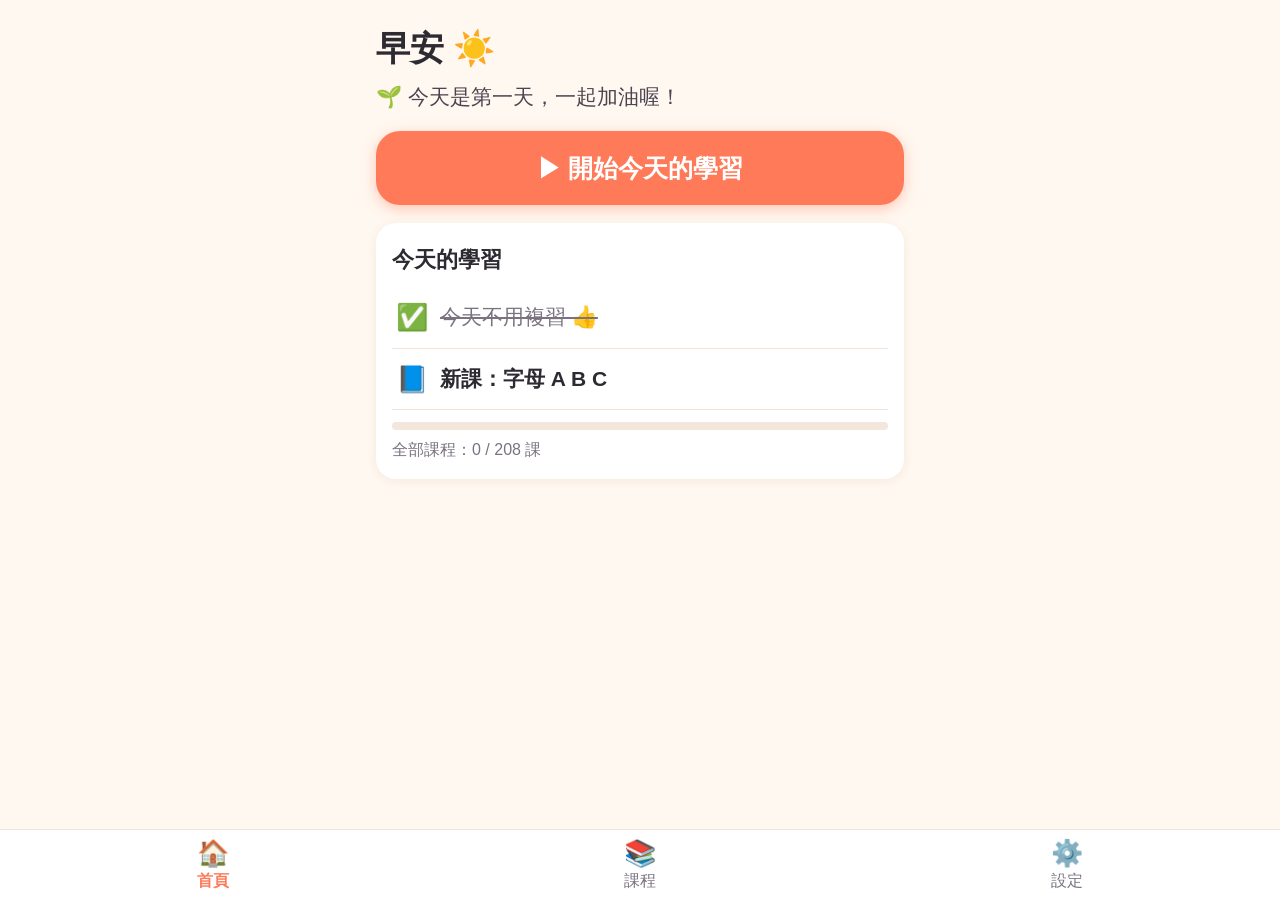
==== commit 39a95be5: "Radical simplify: one linear path (letters→blending→phonics→words→patterns→sentences→grammar→dialogu" ====
--- a/english.html
+++ b/english.html
@@ -16,7 +16,7 @@
 :root{--c:#ff7a59;--c2:#ffb199;--bg:#fff8f0;--ink:#2d2a32;--mut:#7a7280;--ok:#2fb36d;--bad:#f0a33a;--card:#fff;--line:#f1e4d8}
 *{box-sizing:border-box;-webkit-tap-highlight-color:transparent}
 html{-webkit-text-size-adjust:100%}
-body{margin:0;background:var(--bg);color:var(--ink);font-family:-apple-system,BlinkMacSystemFont,"PingFang TC","Heiti TC","Noto Sans TC","Microsoft JhengHei",sans-serif;font-size:20px;line-height:1.5}
+body{margin:0;background:var(--bg);color:var(--ink);font-family:-apple-system,BlinkMacSystemFont,"PingFang TC","Heiti TC","Noto Sans TC","Microsoft JhengHei",sans-serif;font-size:21px;line-height:1.55}
 .page{max-width:560px;margin:0 auto;padding:calc(14px + env(safe-area-inset-top)) 16px calc(100px + env(safe-area-inset-bottom))}
 .page.run{padding-bottom:calc(30px + env(safe-area-inset-bottom))}
 h1{font-size:30px;margin:8px 0 6px}h2{font-size:24px;margin:10px 0}
@@ -39,7 +39,7 @@
 .next-info{font-size:18px;color:#5b5460;margin-top:-2px}
 .tip{background:#fff4d6}
 .tabs{position:fixed;left:0;right:0;bottom:0;display:flex;background:rgba(255,255,255,.97);border-top:1px solid var(--line);padding-bottom:env(safe-area-inset-bottom);z-index:5}
-.tabs a{flex:1;text-align:center;padding:8px 0 6px;font-size:14px;color:var(--mut);text-decoration:none}
+.tabs a{flex:1;text-align:center;padding:8px 0 6px;font-size:16px;color:var(--mut);text-decoration:none}
 .tabs a span{display:block;font-size:26px;line-height:1.2}.tabs a.on{color:var(--c);font-weight:700}
 .stage{display:flex;gap:14px;align-items:center}.st-icon{font-size:44px}.st-body{flex:1}.st-body b{font-size:21px}
 .back{display:inline-block;padding:8px 0;color:var(--c);font-size:19px;text-decoration:none}
@@ -184,6 +184,27 @@
 .gw.now{background:#fff3c4;transform:scale(1.08)}
 .glnote{margin:0}
 .newtag{font-style:normal;background:var(--c);color:#fff;border-radius:8px;padding:0 6px;font-size:14px;font-weight:700}
+/* ---- 簡化版版面 ---- */
+.card h3{margin:4px 0 10px;font-size:22px}
+.mainbtn{font-size:26px;min-height:84px;margin:18px 0}
+.today .trow{display:flex;gap:12px;align-items:center;padding:10px 4px;border-bottom:1px solid var(--line);font-size:21px}
+.today .trow:last-of-type{border-bottom:0}.today .trow span{font-size:26px}.today .trow.ok b{color:var(--mut);font-weight:500;text-decoration:line-through}
+.today .bar{margin-top:12px}
+details.sec{background:#fff;border-radius:20px;margin:12px 0;box-shadow:0 2px 10px rgba(120,80,40,.08);overflow:hidden}
+details.sec>summary{list-style:none;display:flex;align-items:center;gap:12px;padding:16px;cursor:pointer;font-size:22px}
+details.sec>summary::-webkit-details-marker{display:none}details.sec>summary span{font-size:30px}details.sec>summary small{margin-left:auto}
+.lrow{display:flex;align-items:center;gap:12px;padding:12px 16px;border-top:1px solid var(--line);color:var(--ink);text-decoration:none;font-size:20px}
+.lrow .ln{flex:none;width:44px;text-align:center;color:var(--mut);font-weight:700}.lrow .lt{flex:1}.lrow.ok{opacity:.65}
+.lrow.nextup{background:#fff1ea;font-weight:700}.lrow em{font-style:normal;font-size:15px;background:var(--c);color:#fff;border-radius:10px;padding:2px 8px}
+details.fold{margin:10px 0}details.fold>summary{cursor:pointer;font-weight:700;padding:8px 0;color:var(--c)}
+details.adv>summary{color:var(--ink);font-size:21px}
+details.vidbox{margin:16px 0 0;text-align:center}details.vidbox>summary{cursor:pointer;color:var(--mut);font-size:18px;list-style:none}
+details.vidbox>summary::-webkit-details-marker{display:none}details.vidbox .card{text-align:left}
+.more{display:block;text-align:center;color:var(--mut);font-size:18px;margin:10px 0;text-decoration:none}
+.whyh{margin:14px 0 4px;font-weight:800;color:var(--c);font-size:21px}
+.chant.compact .ch-rows{margin:0}.chant.compact small{margin-top:6px}
+b.sub{display:block;margin-top:6px;font-size:18px;color:var(--mut)}
+.exs .card.ex{margin:8px 0}
 </style>
 </head>
 <body>
@@ -1309,6 +1330,37 @@
   jolly1=["4icYb-aTw9A","Jolly Phonics 第一組 s a t i p n（英文歌）","Jolly Learning 官方"], ab=["Y7ClQc_4Txg","CVC Words：c-a-t 連起來（英文）","Alphablocks（BBC）"], xr=["Xb__hvuP2Jc","零基礎學英語 第 1 課","星榮英語筆記"];
 D.vid = {letters:[Z, R("📺 看真人老師教",[julie,xf])], phonics:[Z, R("📺 看真人老師教",[teresa,xf])], blend:[Z, R("📺 看真人老師教",[ab,jolly1])], sentences:[R("📺 看真人老師教",[xr])]};
 })(window.APP_DATA);
+/* 字母組合怎麼唸：s＝聲音（拼音／中文對照），y＝為什麼（原理）。例字用該課前三個字（有圖和中文）。每句 ≤15 個中文字 */
+(function(D){
+D.combo = [
+ {s:["a 在短字裡唸「唉」[æ]","像拼音 ê，嘴巴再張大一點"], y:["a 夾在兩個子音中間","就唸短短的聲音喔","不是唸它的名字「欸」"]},
+ {s:["e 在短字裡唸「哎」[ɛ]","很像拼音 ê 喔"], y:["e 夾在兩個子音中間","唸短短的「哎」就好"]},
+ {s:["i 在短字裡唸「儀」[ɪ]","很短很鬆，不要拉長喔"], y:["i 夾在兩個子音中間","唸短音，不是名字「艾」"]},
+ {s:["o 在短字裡唸「啊」[ɑ]","像拼音 a，嘴巴張大"], y:["o 夾在兩個子音中間","唸短短的「啊」，不是「歐」"]},
+ {s:["u 在短字裡唸「阿」[ʌ]","短短的，嘴巴微微張開"], y:["u 夾在兩個子音中間","唸短音，不是名字「優」"]},
+ {s:["c-a-t：咳＋唉＋特","連起來就是 cat 耶"], y:["英文跟拼音一樣","一個字母一個聲音","先慢慢唸，再快快唸喔"]},
+ {s:["b-e-d：波＋哎＋的","p-i-g：迫＋儀＋個"], y:["一個字母一個聲音","連快一點就變成一個字"]},
+ {s:["d-o-g：的＋啊＋個","b-u-g：波＋阿＋個"], y:["每個字母唸它的聲音","連起來就是一個字囉"]},
+ {s:["a_e 唸「欸」，像拼音 ei"], y:["字尾的 e 不出聲 🤫","但它讓 a 唸自己的名字","所以 cap 加 e → cape"]},
+ {s:["i_e 唸「艾」，像拼音 ai"], y:["字尾的 e 不出聲 🤫","它讓 i 唸自己的名字","所以 kit 加 e → kite"]},
+ {s:["o_e 唸「歐」，像拼音 ou","u_e 唸「優」，像 you"], y:["字尾的 e 不出聲 🤫","o、u 就唸自己的名字","hop→hope，cub→cube"]},
+ {s:["ee、ea 唸長長的「ㄧ～」","像拼音 i 拉長喔"], y:["兩個母音走在一起","第一個唸自己的名字","e 的名字就是「ㄧ」"]},
+ {s:["ai、ay 唸「欸～」","像拼音 ei 喔"], y:["兩個字母走在一起","a 唸自己的名字「欸」","後面的 i、y 不出聲啦"]},
+ {s:["oa、ow 唸「歐～」","像拼音 ou 喔"], y:["兩個字母走在一起","o 唸自己的名字「歐」","後面的 a、w 不出聲囉"]},
+ {s:["sh 唸「噓」，像拼音 sh","嘴巴要嘟起來喔"], y:["s＋h 不分開唸","合成一個新聲音「噓」","像叫人安靜那樣"]},
+ {s:["ch 唸「去」，像拼音 q","嘴巴嘟起來，短短的"], y:["c＋h 不分開唸","合成一個新聲音「去」"]},
+ {s:["th 中文沒有這個音喔","舌頭放在上下牙齒中間","輕輕吹氣就好"], y:["t＋h 不分開唸","合成一個新的吹氣聲","不是「斯」也不是「特」"]},
+ {s:["ck 唸「咳」，像拼音 k","ng 是鼻音，像 ang 的 ng"], y:["c 和 k 都是「咳」","放在一起只唸一次","ng 在字尾，從鼻子出聲"]},
+ {s:["wh 唸「屋」，像拼音 w","ph 唸「敷」，就是 f"], y:["wh 的 h 不出聲","p＋h 不分開唸","合起來變成 f 的聲音"]},
+ {s:["oo 常唸長長的「ㄨ～」","像拼音 u，有時短短的"], y:["兩個 o 不分開唸","合成一個「ㄨ」的聲音","book、cook 唸短一點"]},
+ {s:["ou、ow 唸「嗷」[aʊ]","像拼音 ao 喔"], y:["o＋u 不分開唸","合成新聲音，像喊「喔！」"]},
+ {s:["ar 唸「阿ㄦ」","or 唸「歐ㄦ」，要捲舌"], y:["母音後面有 r","r 會拉著母音捲舌","所以聲音變了喔"]},
+ {s:["er、ir、ur 都唸「ㄦ」","像兒化音 er 喔"], y:["e、i、u 碰到 r","聲音都被 r 拉走","變成一樣的「ㄦ」"]},
+ {s:["bl、cl、fl、pl 連著唸","b＋l 快快唸 → bl"], y:["兩個子音手牽手","兩個聲音都要唸","但中間不加「ㄜ」喔"]},
+ {s:["br、cr、dr、fr 連著唸","子音後面馬上接 r"], y:["兩個子音手牽手","都要唸，中間不加母音","r 的時候嘴巴嘟起來"]},
+ {s:["st、sp、sn、sw 連著唸","先發「絲」的氣","馬上接下一個音"], y:["s 跟後面的子音手牽手","中間不要加「ㄜ」喔"]}
+];
+})(window.APP_DATA);
 </script>
 <script>/* 諧音 → 拼音（自動產生） */
 window.PY={"欸": "ei", "艾剖": "ai-pou", "逼": "bi", "波": "bo", "西": "xi", "凱特": "kai-te", "滴": "di", "搭格": "da-ge", "依": "yi", "欸格": "ei-ge", "欸夫": "ei-fu", "費許": "fei-xu", "基": "ji", "勾特": "gou-te", "欸取": "ei-qu", "黑特": "hei-te", "艾": "ai", "引塞克特": "yin-sai-ke-te", "接": "jie", "啾斯": "jiu-si", "開": "kai", "奇": "qi", "欸歐": "ei-ou", "賴恩": "lai-en", "欸姆": "ei-mu", "木恩": "mu-en", "恩": "en", "諾斯": "nuo-si", "歐": "ou", "阿克特帕斯": "a-ke-te-pa-si", "批": "pi", "匹格": "pi-ge", "克優": "ke-you", "塊恩": "kuai-en", "阿爾": "a-er", "瑞比特": "rui-bi-te", "欸斯": "ei-si", "桑": "sang", "踢": "ti", "泰格": "tai-ge", "優": "you", "阿姆布瑞拉": "a-mu-bu-rui-la", "威": "wei", "凡": "fan", "達布溜": "da-bu-liu", "襪取": "wa-qu", "欸克斯": "ei-ke-si", "巴克斯": "ba-ke-si", "歪": "wai", "耶摟": "ye-lou", "利（捲舌日一）": "li（捲舌日一）", "利布拉": "li-bu-la", "貝格": "bei-ge", "咩普": "mie-pu", "貝德": "bei-de", "盆": "pen", "瑞德": "rui-de", "天": "tian", "西特": "xi-te", "逼格": "bi-ge", "色克斯": "se-ke-si", "哈特": "ha-te", "踏普": "ta-pu", "卡普": "ka-pu", "巴斯": "ba-si", "讓": "rang", "飯": "fan", "瑞特": "rui-te", "恨": "hen", "利普": "li-pu", "帕特": "pa-te", "巴格": "ba-ge", "那特": "na-te", "給克": "gei-ke", "內姆": "nei-mu", "給姆": "gei-mu", "雷克": "lei-ke", "拜克": "bai-ke", "費夫": "fei-fu", "泰姆": "tai-mu", "厚姆": "hou-mu", "波恩": "bo-en", "Q特": "Qte", "垂": "chui", "依特": "yi-te", "瑞恩": "rui-en", "吹恩": "chui-en", "得": "de", "普雷": "pu-lei", "波特": "bo-te", "扣特": "kou-te", "斯諾": "si-nuo", "肉德": "rou-de", "西普": "xi-pu", "咻": "xiu", "夏普": "xia-pu", "切爾": "qie-er", "七克": "qi-ke", "蘭取": "lan-qu", "起斯": "qi-si", "斯瑞": "si-rui", "辛克": "xin-ke", "冒斯": "mao-si", "達克": "da-ke", "沙克": "sha-ke", "令": "ling", "慶": "qing", "威歐": "wei-ou", "懷特": "huai-te", "風": "feng", "佛頭": "fu-tou", "夫德": "fu-de", "布克": "bu-ke", "庫克": "ku-ke", "號斯": "hao-si", "考": "kao", "黨": "dang", "卡": "ka", "斯答": "si-da", "佛克": "fu-ke", "霍斯": "huo-si", "西斯特": "xi-si-te", "伯德": "bo-de", "哥兒": "ge-er", "呢斯": "ne-si", "布魯": "bu-lu", "克拉克": "ke-la-ke", "夫雷格": "fu-lei-ge", "普雷恩": "pu-lei-en", "布瑞德": "bu-rui-de", "克瑞伯": "ke-rui-bo", "追姆": "zhui-mu", "夫瑞格": "fu-rui-ge", "斯踏普": "si-ta-pu", "斯噴": "si-pen", "斯內克": "si-nei-ke", "斯溫": "si-wen", "日羅": "ri-luo", "萬": "wan", "兔": "tu", "佛": "fu", "塞文": "sai-wen", "欸特": "ei-te", "奈恩": "nai-en", "依雷文": "yi-lei-wen", "特威歐夫": "te-wei-ou-fu", "特溫替": "te-wen-ti", "瑟替": "se-ti", "菲夫替": "fei-fu-ti", "漢追德": "han-zhui-de", "騷任德": "sao-ren-de", "格林": "ge-lin", "布雷克": "bu-lei-ke", "歐忍居": "ou-ren-ju", "品克": "pin-ke", "波剖": "bo-pou", "布朗": "bu-lang", "格雷": "ge-lei", "飛木哩": "fei-mu-li", "法惹": "fa-re", "媽惹": "ma-re", "爹德": "die-de", "媽姆": "ma-mu", "布拉惹": "bu-la-re", "多特": "duo-te", "北比": "bei-bi", "格蘭法惹": "ge-lan-fa-re", "格蘭媽惹": "ge-lan-ma-re", "哈斯本德": "ha-si-ben-de", "歪夫": "wai-fu", "夫瑞恩德": "fu-rui-en-de", "滿": "man", "務們": "wu-men", "波伊": "bo-yi", "柴爾德": "chai-er-de", "嘿德": "hei-de", "黑爾": "hei-er", "愛": "ai", "依爾": "yi-er", "兔斯": "tu-si", "菲斯": "fei-si", "漢德": "han-de", "阿姆": "a-mu", "雷格": "lei-ge", "福特": "fu-te", "芬格": "fen-ge", "貝克": "bei-ke", "斯塔麥克": "si-ta-mai-ke", "哇特": "wa-te", "賴斯": "lai-si", "謬克": "miu-ke", "咖啡": "ka-fei", "巴南那": "ba-nan-na", "米特": "mi-te", "七肯": "qi-ken", "努豆斯": "nu-dou-si", "蘇普": "su-pu", "比爾": "bi-er", "夫如特": "fu-ru-te", "菲吉特剖": "fei-ji-te-pou", "休格": "xiu-ge", "嗽特": "sou-te", "布瑞克菲斯特": "bu-rui-ke-fei-si-te", "丁呢": "ding-ne", "欸勒份特": "ei-lei-fen-te", "忙奇": "mang-qi", "貝爾": "bei-er", "潘達": "pan-da", "奈特": "nai-te", "摸寧": "mo-ning", "阿夫特努恩": "a-fu-te-nu-en", "依夫寧": "yi-fu-ning", "特得": "te-de", "特摩肉": "te-mo-rou", "耶斯特得": "ye-si-te-de", "鬧": "nao", "威克": "wei-ke", "曼斯": "man-si", "一爾": "yi-er", "奧爾": "ao-er", "米逆特": "mi-ni-te", "慢得": "man-de", "兔斯得": "tu-si-de", "溫斯得": "wen-si-de", "瑟斯得": "se-si-de", "富來得": "fu-lai-de", "塞特得": "sai-te-de", "桑得": "sang-de", "接紐爾瑞": "jie-niu-er-rui", "非布如爾瑞": "fei-bu-ru-er-rui", "馬取": "ma-qu", "欸普柔": "ei-pu-rou", "妹": "mei", "啾恩": "jiu-en", "啾賴": "jiu-lai", "歐格斯特": "ou-ge-si-te", "塞普天博": "sai-pu-tian-bo", "阿克投博": "a-ke-tou-bo", "諾文博": "nuo-wen-bo", "低森博": "di-sen-bo", "斯酷": "si-ku", "哈斯批頭": "ha-si-pi-tou", "厚帖歐": "hou-tie-ou", "瑞斯特讓特": "rui-si-te-rang-te", "斯多爾": "si-duo-er", "班克": "ban-ke", "斯得訓": "si-de-xun", "欸爾波特": "ei-er-bo-te", "帕克": "pa-ke", "巴斯如姆": "ba-si-ru-mu", "斯粹特": "si-cui-te", "西替": "xi-ti", "康垂": "kang-chui", "歐菲斯": "ou-fei-si", "馬克特": "ma-ke-te", "蘇潑馬克特": "su-po-ma-ke-te", "如姆": "ru-mu", "氣稱": "qi-cheng", "馬尼": "ma-ni", "泰克西": "tai-ke-xi", "多爾": "duo-er", "溫豆": "wen-dou", "貼剖": "tie-pou", "踢威": "ti-wei", "肯撲特": "ken-pu-te", "克樓斯": "ke-lou-si", "修斯": "xiu-si", "踢克特": "ti-ke-te", "威惹": "wei-re", "溫德": "wen-de", "克勞德": "ke-lao-de", "斯蓋": "si-gai", "夫勞爾": "fu-lao-er", "耶斯": "ye-si", "諾": "nuo", "普力斯": "pu-li-si", "山Q": "shan-Q", "搜瑞": "sou-rui", "哈囉": "ha-luo", "古拜": "gu-bai", "華特": "hua-te", "戶": "hu", "威爾": "wei-er", "溫": "wen", "號": "hao", "利斯（舌頭輕咬）": "li-si（舌頭輕咬）", "雷特（舌頭輕咬）": "lei-te（舌頭輕咬）", "嘿爾": "hei-er", "累爾（舌頭輕咬）": "lei-er（舌頭輕咬）", "恩德": "en-de", "巴特": "ba-te", "威瑞": "wei-rui", "黑夫": "hei-fu", "狗": "gou", "卡姆": "ka-mu", "准克": "zhun-ke", "路克": "lu-ke", "里森": "li-sen", "斯必克": "si-bi-ke", "投克": "tou-ke", "塞": "sai", "斯力普": "si-li-pu", "握克": "wo-ke", "斯坦德": "si-tan-de", "歐噴": "ou-pen", "拜": "bai", "塞歐": "sai-ou", "佩": "pei", "給夫": "gei-fu", "貼克": "tie-ke", "妹克": "mei-ke", "度": "du", "賴克": "lai-ke", "拉夫": "la-fu", "旺特": "wang-te", "泥德": "ni-de", "嘿歐普": "hei-ou-pu", "沃克": "wo-ke", "斯塔迪": "si-ta-di", "勒恩": "lei-en", "威特": "wei-te", "摳": "kou", "里夫": "li-fu", "給特": "gei-te", "鋪特": "pu-te", "哇許": "wa-xu", "醒": "xing", "古德": "gu-de", "斯摩": "si-mo", "扣德": "kou-de", "紐": "niu", "歐德": "ou-de", "楊": "yang", "黑皮": "hei-pi", "賽德": "sai-de", "泰爾德": "tai-er-de", "夯格瑞": "hang-ge-rui", "瑟斯替": "se-si-ti", "比優特佛": "bi-you-te-fu", "費斯特": "fei-si-te", "斯樓": "si-lou", "龍": "long", "秀特": "xiu-te", "投": "tou", "依日": "yi-ri", "迪菲扣特": "di-fei-kou-te", "企普": "qi-pu", "依克斯噴西夫": "yi-ke-si-pen-xi-fu", "克林": "ke-lin", "德替": "de-ti", "尼爾": "ni-er", "法": "fa", "逼日": "bi-ri", "西克": "xi-ke", "嗨": "hai", "阿": "a", "愛姆": "ai-mu", "奈斯": "nai-si", "雷特": "lei-te", "又爾": "you-er", "威爾康": "wei-er-kang", "麥": "mai", "意斯": "yi-si", "林": "lin", "華茲": "hua-zi", "夫讓": "fu-rang", "台灣": "tai-wan", "因": "yin", "台北": "tai-bei", "一爾斯": "yi-er-si", "呃": "e", "踢切": "ti-qie", "丘德忍": "qiu-de-ren", "謬日克": "miu-ri-ke", "勒寧": "lei-ning", "英格利許": "ying-ge-li-xu", "柴泥斯": "chai-ni-si", "利斯": "li-si", "惹": "re", "意特": "yi-te", "肯": "ken", "密": "mi", "阿根": "a-gen", "斯樓力": "si-lou-li", "當特": "dang-te", "安德斯坦德": "an-de-si-tan-de", "達斯": "da-si", "民": "min", "歐K": "ou-K", "瑞力": "rui-li", "意茲": "yi-zi", "斯摩惹": "si-mo-re", "軋": "ya", "昂": "ang", "賈斯特": "jia-si-te", "路克因": "lu-ke-yin", "愛歐": "ai-ou", "卡德": "ka-de", "凱許": "kai-xu", "迪斯靠特": "di-si-kao-te", "瑞西特": "rui-xi-te", "咩妞": "mie-niu", "伍德": "wu-de", "艾斯": "ai-si", "斯拜西": "si-bai-xi", "威吉帖瑞恩": "wei-ji-tie-rui-en", "迪利瑕斯": "di-li-xia-si", "切克": "qie-ke", "福": "fu", "瑞可曼德": "rui-ke-man-de", "依克斯Q斯": "yi-ke-si-Q-si", "累爾": "lei-er", "疼": "teng", "雷夫特": "lei-fu-te", "羅斯特": "luo-si-te", "秀": "xiu", "奈克斯特": "nai-ke-si-te", "帕斯波特": "pa-si-bo-te", "瑞惹威訓": "rui-re-wei-xun", "奧特": "ao-te", "歪法伊": "wai-fa-yi", "帕斯沃德": "pa-si-wo-de", "倫登": "lun-deng", "威K訓": "wei-K-xun", "斯貼": "si-tie", "得斯": "de-si", "阿斯": "a-si", "拉格居": "la-ge-ju", "戶斯": "hu-si", "摳林": "kou-lin", "湯姆": "tang-mu", "厚德": "hou-de", "嘿斯": "hei-si", "力夫": "li-fu", "麥蘇居": "mai-su-ju", "難博": "nan-bo", "堪特": "kan-te", "波力斯": "bo-li-si", "安比優倫斯": "an-bi-you-lun-si", "達克特": "da-ke-te", "賀茲": "he-zi", "嘿帖克": "hei-tie-ke", "菲佛": "fei-fu", "哇雷特": "wa-lei-te", "法爾": "fa-er", "凱爾佛": "kai-er-fu", "阿勒居克": "a-lei-ju-ke", "匹那茲": "pi-na-zi", "法馬西": "fa-ma-xi", "搜": "sou", "撲拉布冷": "pu-la-bu-leng", "雷茲": "lei-zi", "甲布": "jia-bu", "凱爾": "kai-er", "歐克拉克": "ou-ke-la-ke", "瑞寧": "rui-ning", "桑尼": "sang-ni", "安姆": "an-mu", "凱茲": "kai-zi", "斯內克斯": "si-nei-ke-si", "勾因": "gou-yin", "瑞斯特": "rui-si-te", "虧斯遜": "kui-si-xun", "夏平": "xia-ping", "愛德": "ai-de", "追夫": "zhui-fu", "當": "dang", "切克奧特": "qie-ke-ao-te"};
@@ -1400,7 +1452,7 @@
 
 /* ---------- 進度儲存 ---------- */
 const KEY='eng-zero-v1';
-const DEF = {done:{}, cards:{}, days:{}, streak:0, lastDay:'', reviewDay:'', ck:{last:'', streak:0, days:{}}, ckTask:null, s:{rate:0.8, voice:'', hint:true, hm:'py', auto:true, trate:0.75, tauto:true, tvoice:'', tpitch:1.1}};
+const DEF = {done:{}, cards:{}, days:{}, streak:0, lastDay:'', reviewDay:'', ck:{last:'', streak:0, days:{}}, ckTask:null, dayLesson:'', s:{rate:0.8, voice:'', hint:true, hm:'py', auto:true, trate:0.75, tauto:true, tvoice:'', tpitch:1.1}};
 let P;
 try { P = Object.assign({}, DEF, JSON.parse(localStorage.getItem(KEY)||'{}')); P.s = Object.assign({}, DEF.s, P.s||{}); P.ck = Object.assign({last:'', streak:0, days:{}}, P.ck||{}); P.bl = P.bl||{}; } catch(e){ P = JSON.parse(JSON.stringify(DEF)); }
 function save(){ try{ localStorage.setItem(KEY, JSON.stringify(P)); }catch(e){} }
@@ -1410,8 +1462,8 @@
 function learnCard(id){ if(cardable(id) && !P.cards[id]) P.cards[id]={b:1, due:addDays(1)}; }
 function gradeCard(id, ok){ const c=P.cards[id]||{b:1}; c.b = ok ? Math.min(5,c.b+1) : 1; c.due = addDays(ok?INTERVAL[c.b]:1); P.cards[id]=c; save(); }
 function dueIds(){ const t=dayStr(); return Object.keys(P.cards).filter(id => ITEMS[id] && P.cards[id].due<=t); }
-const locked = l => !!(l.req && !P.done[l.req]);
-function nextLesson(){ return LESSONS.find(l => !P.done[l.id] && !locked(l)) || null; }
+const locked = l => false; /* 一條路線，依序學，不再上鎖 */
+function nextLesson(){ const n=nextNode(); return n&&n.L||null; }
 function learnOrder(){ const done=new Set(), out=[]; while(out.length<LESSONS.length){ const l=LESSONS.find(x=>!done.has(x.id) && (!x.req || done.has(x.req))); if(!l) break; done.add(l.id); out.push(l); } LESSONS.forEach(l=>{ if(!done.has(l.id)) out.push(l); }); return out; }
 let lastAct = Date.now(), active=false;
 ['pointerdown','keydown'].forEach(e => document.addEventListener(e, () => { lastAct=Date.now(); }, {passive:true}));
@@ -1457,7 +1509,7 @@
   if(synth.speaking||synth.pending){ synth.cancel(); setTimeout(next,80); } else next(); }
 function tbub(text, cls){ return '<div class="tbub '+(cls||'')+'"><div class="tav">👩‍🏫</div><div class="tb"><div class="tt">'+esc(text)+'</div><div class="tbtn"><button data-tsay="'+esc(text)+'">🔁 再講一次</button><button data-tsay="'+esc(text)+'" data-tslow="1">🐢 講慢一點</button></div></div></div>'; }
 function autoT(lines){ if(!P.s.tauto) return; let i=0; const go=()=>{ if(i<lines.length) speakT(lines[i++], false, ()=>setTimeout(go,300)); }; setTimeout(go,250); }
-const RECAP = L => { const ord=learnOrder(); const i=ord.indexOf(L); const pv=i>0?ord[i-1]:null; if(!pv) return '第一課耶！我們慢慢來喔 😊'; let t=pv.title; if(t.length>10) t=t.slice(0,9)+'…'; return '上次學了「'+t+'」喔 👍'; };
+const RECAP = L => { const ps=path(), k=ps.findIndex(n=>n.L===L); const pv=k>0?ps[k-1]:null; if(!pv) return '第一課耶！我們慢慢來喔 😊'; let t=pv.title; if(t.length>10) t=t.slice(0,9)+'…'; return '上次學了「'+t+'」喔 👍'; };
 const PRAISE = ['你超棒的耶！今天又進步囉 🌟','老師好開心喔，你做完了！🎉','慢慢來就好，你一直在進步喔 🌱','好厲害喔！給你拍拍手 👏'];
 const LINE_T = ['慢慢看喔，看懂就好啦 😊','這個蠻重要的喔 ⭐','我們跟中文比一比好不好 🀄','不用背啦，看懂就好 👍'];
 let unlocked=false;
@@ -1506,48 +1558,48 @@
 function route(){ const h=(location.hash||'#/home').slice(2).split('/'); return {v:h[0]||'home', a:h[1]}; }
 function go(h){ if(location.hash==='#/'+h) render(); else location.hash='#/'+h; }
 window.addEventListener('hashchange', render);
-function nav(cur){ const tabs=[['home','🏠','首頁'],['course','📚','課程'],['cards','🃏','複習'],['plan','🗓️','計畫'],['settings','⚙️','設定']];
+function nav(cur){ const tabs=[['home','🏠','首頁'],['course','📚','課程'],['settings','⚙️','設定']];
   return '<nav class="tabs">'+tabs.map(t=>'<a href="#/'+t[0]+'" class="'+(cur===t[0]?'on':'')+'"><span>'+t[1]+'</span>'+t[2]+'</a>').join('')+'</nav>'; }
-function page(cur, html){ active=false; stopSpeak(); app.innerHTML='<main class="page">'+html+'</main>'+nav(cur); window.scrollTo(0,0); }
+function page(cur, html){ active=false; FLOW=false; stopSpeak(); app.innerHTML='<main class="page">'+html+'</main>'+nav(cur); window.scrollTo(0,0); }
 function render(){ const r=route();
   if(r.v==='lesson') return startLesson(byId(r.a));
   if(r.v==='review') return startReview(r.a==='free');
   if(r.v==='checkin') return startCheckin();
-  if(r.v==='blend') return (r.a!=null && r.a!=='') ? startBlend(r.a) : viewBlend();
-  ({home:viewHome, course:viewCourse, stage:viewStage, cards:viewCards, plan:viewPlan, settings:viewSettings}[r.v]||viewHome)(r.a); }
+  if(r.v==='blend') return (r.a!=null && r.a!=='') ? startBlend(r.a) : viewCourse();
+  ({home:viewHome, course:viewCourse, settings:viewSettings}[r.v]||viewHome)(r.a); }
 
 /* ---------- 首頁 ---------- */
+function todayState(){ const t=dayStr(), due=dueIds().length; return {t, due, rv:due>0 && P.reviewDay!==t, nl:(P.dayLesson!==t) ? nextNode() : null, ck:ckAvailable() && P.ck.last!==t}; }
 function viewHome(){
-  const nl=nextLesson(), due=dueIds().length, doneN=Object.keys(P.done).length, mins=todayMin(), t=dayStr();
+  const S=todayState(), t=S.t, nn=nextNode(), ps=path(), doneN=ps.filter(nodeDone).length;
   const h=new Date().getHours(); const greet = h<11?'早安 ☀️':h<18?'午安 🌤️':'晚安 🌙';
-  const reviewFirst = due>0 && P.reviewDay!==t;
-  const ckOK = ckAvailable(), ckNeed = ckOK && P.ck.last!==t;
-  const plan=[]; if(reviewFirst) plan.push('🃏 複習 '+Math.min(due,15)+' 張'); if(ckNeed) plan.push('✅ 每日打卡'); if(nl) plan.push('📘 新課');
-  const tip = rnd(['每天 20 分鐘，比一週一次 3 小時更有效 ⏰','先聽、再唸，不用急著寫 👂','忘記很正常！複習就是在幫大腦記住 🧠','唸出聲音，記得更快 🗣️','一次只學幾個，學得少但記得牢 🌱','用拼音去對照英文的音，會學得更快 🅿️','th、v、r 是中文沒有的音，多聽多唸就會 👄']);
-  const week=[...Array(7)].map((_,i)=>{ const d=new Date(); d.setDate(d.getDate()-6+i); const k=dayStr(d); return '<span class="'+(P.ck.days[k]?'on':'')+(k===t?' today':'')+'">'+'日一二三四五六'[d.getDay()]+'</span>'; }).join('');
-  const ckStreak = (P.ck.last===t||P.ck.last===addDays(-1)) ? P.ck.streak : 0;
+  const todo = S.rv||S.nl||S.ck;
+  const row=(ok,icon,txt)=>`<div class="trow ${ok?'ok':''}"><span>${ok?'✅':icon}</span><b>${txt}</b></div>`;
+  const rows = [
+    row(!(S.due>0 && P.reviewDay!==t), '🃏', S.due>0 && P.reviewDay!==t ? '複習 '+Math.min(S.due,15)+' 張卡片' : '今天不用複習 👍'),
+    row(P.dayLesson===t || !nn, '📘', P.dayLesson===t ? '今天的新課完成了' : nn ? '新課：'+esc(nn.title) : '全部課程都學完了'),
+    ckAvailable() ? row(P.ck.last===t, '✍️', '每日背誦打卡') : '' ].join('');
+  const btn = todo ? '▶ 開始今天的學習' : nn ? '➕ 再多學一課' : '🃏 隨便複習 10 張';
   page('home', `
   <h1 class="greet">${greet}</h1>
-  <p class="lead">${rnd(['今天也一起慢慢學吧 😊','每天一點點，就會越來越好 🌱','不用急，你已經在進步了 💪','按下面的大按鈕就好，其他交給我 👇'])}</p>
-  <div class="card ckcard ${P.ck.last===t?'done':''}" id="ckcard"><div class="ck-top"><b>✅ 連續打卡 ${ckStreak} 天</b><span>${P.ck.last===t?'今天已打卡 🎉':ckOK?'今天還沒打卡':'學完第一個單字課就能打卡'}</span></div><div class="week">${week}</div></div>
-  <div class="stats">
-    <div><b>🔥 ${P.streak||0}</b><span>連續學習天數</span></div>
-    <div><b>⏱️ ${mins}</b><span>今天分鐘</span></div>
-    <div><b>📘 ${doneN}</b><span>/ ${LESSONS.length} 課</span></div>
-  </div>
-  <div class="bar"><i style="width:${Math.min(100,mins/20*100)}%"></i></div>
-  <p class="small center">${mins>=20?'今天的目標完成了！再多學一點也很棒 🎉':'今天目標：20 分鐘（還差 '+(20-mins)+' 分鐘）'}</p>
-  ${plan.length ? `<button class="btn primary huge" id="goToday">▶ 開始今天的學習</button>
-  <p class="center next-info">${plan.map((x,i)=>'①②③'[i]+' '+x).join(' → ')}${nl?'<br><b>'+esc(STAGES[nl.stage].icon+' '+nl.title)+'</b>':''}</p>` :
-  `<div class="card center"><div class="emoji-big">🏆</div><h2>今天的任務都完成了！</h2><p>${nl?'':'全部課程都學完了！'}每天繼續複習和打卡，讓英文越來越熟 💪</p></div>`}
-  <button class="btn blendbtn huge" id="goBlend">🔤 拼讀練習：看字母怎麼變成字</button>
-  ${due>0 && !reviewFirst ? `<button class="btn soft" onclick="location.hash='#/review'">🃏 還有 ${due} 張卡片可以複習</button>`:''}
-  <div class="card tip">💡 ${tip}</div>`);
-  const b=document.getElementById('goToday'); if(b) b.onclick = () => { unlock(); FLOW=true; if(reviewFirst) go('review'); else if(ckNeed) go('checkin'); else if(nl) go('lesson/'+nl.id); };
-  document.getElementById('goBlend').onclick=()=>{ unlock(); acx(); go('blend'); };
-  document.getElementById('ckcard').onclick=()=>{ if(ckOK) go('checkin'); else toast('先學完「自然發音」第一課，就會有單字可以打卡 😊'); };
+  <p class="lead">${P.streak?'🔥 已經連續學習 <b>'+P.streak+'</b> 天':'🌱 今天是第一天，一起加油喔！'}</p>
+  <button class="btn primary huge mainbtn" id="goToday">${btn}</button>
+  <div class="card today"><h3>今天的學習</h3>${rows}
+    <div class="bar thin"><i style="width:${Math.round(doneN/ps.length*100)}%"></i></div><small>全部課程：${doneN} / ${ps.length} 課</small></div>`);
+  document.getElementById('goToday').onclick = () => { unlock(); acx(); if(todo) flowNext(); else if(nn){ FLOW=false; goNode(nn); } else go('review/free'); };
 }
 let FLOW=false;
+/* 每天的流程：複習 → 一課新課 → 打卡 → 今天完成 */
+function flowNext(){ FLOW=true; const S=todayState(); if(S.rv) return go('review'); if(S.nl) return goNode(S.nl); if(S.ck) return go('checkin'); FLOW=false; doneToday(); }
+function doneToday(){ const nn=nextNode(); const m='今天的都完成了，好棒喔 🎉';
+  page('home', `<div class="center intro"><div class="emoji-big bounce">🏆</div><h1>今天完成了！</h1>${tbub(m,'happy')}
+   <p class="lead">🔥 連續學習 ${P.streak||0} 天<br>明天再來，記得更牢喔 😊</p>
+   <button class="btn primary huge" id="hm">🏠 回首頁</button>${nn?`<a class="more" href="#/${nn.L?'lesson/'+nn.L.id:'blend/'+nn.bs.i}">想多學一點？再學一課 ›</a>`:''}</div>`);
+  speakT(m); document.getElementById('hm').onclick=()=>go('home'); }
+/* 完成畫面的按鈕：在每日流程裡就「下一步」，不然就回首頁 */
+function endBtns(extra){ return `<button class="btn primary huge" id="nxf">${FLOW?'▶ 下一步':'🏠 回首頁'}</button>${extra||''}`; }
+function bindEnd(){ document.getElementById('nxf').onclick=()=>{ if(FLOW) flowNext(); else go('home'); }; }
+function vidLink(sec){ const k={'1':'letters','b':'blend','2':'phonics','p':'sentences','4':'sentences'}[sec]; const h=k?vidHTML(k):''; return h?`<details class="vidbox"><summary>📺 看影片</summary>${h}</details>`:''; }
 
 /* ---------- 每日背誦打卡 ---------- */
 function ckAvailable(){ return Object.keys(P.cards).filter(id=>ITEMS[id] && ITEMS[id].type==='word').length>=3; }
@@ -1557,7 +1609,7 @@
   P.ckTask={day:t, ids:w.concat(st)}; save(); return P.ckTask; }
 let CK=null;
 function startCheckin(){
-  if(!ckAvailable()){ page('home', `<div class="center intro"><div class="emoji-big">🌱</div><h1>還不能打卡</h1><p class="lead">先學完第一個單字課（自然發音第 1 課），就有單字可以背誦打卡了。</p><button class="btn primary huge" onclick="location.hash='#/home'">回首頁</button></div>`); return; }
+  if(!ckAvailable()){ page('home', `<div class="center intro"><div class="emoji-big">🌱</div><h1>還不能打卡</h1><p class="lead">再學幾課，有單字了就可以打卡囉 😊</p><button class="btn primary huge" onclick="location.hash='#/home'">回首頁</button></div>`); return; }
   active=true; const T=ckTask(); CK={ids:T.ids.slice(), q:[], i:0, tries:0};
   const its=CK.ids.map(id=>ITEMS[id]); const nw=its.filter(x=>x.type==='word').length, ns=its.length-nw;
   app.innerHTML=`<main class="page run"><div class="runtop"><button class="x" id="quit">✕</button><div class="bar"><i style="width:5%"></i></div></div>
@@ -1606,29 +1658,20 @@
 }
 function ckDone(){
   const t=dayStr(); if(P.ck.last!==t){ P.ck.streak = (P.ck.last===addDays(-1)) ? P.ck.streak+1 : 1; P.ck.last=t; P.ck.days[t]=true; }
-  markStudy(); save(); CK=null; const nl=nextLesson(); const chain=FLOW; FLOW=false;
+  markStudy(); save(); CK=null; const chain=FLOW;
   app.innerHTML=`<main class="page run"><div class="center intro"><div class="emoji-big bounce">🏅</div><h1>今日打卡成功！</h1><div class="stars">✅ 連續打卡 ${P.ck.streak} 天</div>
    <p class="lead">${P.ck.streak>=7?'一整個星期都沒斷，太厲害了！🌟':P.ck.streak>=3?'連續好幾天了，習慣正在養成 💪':'好的開始！明天再來打卡 😊'}</p>
-   ${nl?'<button class="btn primary huge" id="nxl">▶ '+(chain?'接著學新課：':'學新課：')+esc(nl.title)+'</button>':''}<button class="btn soft" id="home">🏠 回首頁</button></div></main>`;
-  if(nl) document.getElementById('nxl').onclick=()=>go('lesson/'+nl.id);
-  document.getElementById('home').onclick=()=>go('home');
+   ${endBtns()}</div></main>`; FLOW=chain; bindEnd();
 }
 
-/* ---------- 課程 ---------- */
+/* ---------- 課程：一條路線 ---------- */
 function viewCourse(){
-  const nl=nextLesson();
-  page('course', '<h1>📚 課程</h1><p class="lead">從上到下依序學最輕鬆。每課只有 3–5 個新東西。</p>'+STAGES.map((s,i)=>{
-    const ls=LESSONS.filter(l=>l.stage===i), d=ls.filter(l=>P.done[l.id]).length;
-    return `<a class="card stage" href="#/stage/${i}"><div class="st-icon">${s.icon}</div><div class="st-body"><b>第 ${i+1} 階段：${s.name}</b><small>${s.desc}</small>
-    <div class="bar thin"><i style="width:${d/ls.length*100}%"></i></div><small>${d} / ${ls.length} 課 ${nl&&nl.stage===i?'· 👉 目前在這裡':''}</small></div></a>`; }).join(''));
-}
-function viewStage(i){ i=+i||0; const s=STAGES[i], nl=nextLesson();
-  page('course', `<a class="back" href="#/course">‹ 回課程</a><h1>${s.icon} ${s.name}</h1><p class="lead">${s.desc}</p>${s.key==='2'?'<a class="btn blendbtn" href="#/blend">🔤 拼讀練習：看字母怎麼變成字</a>':''}${vidHTML(STAGE_VID[s.key])}`+
-  LESSONS.filter(l=>l.stage===i).map(l=>{ const st=P.done[l.id]; const prev=l.items.slice(0,5).map(id=>ITEMS[id].type==='letter'?ITEMS[id].U:ITEMS[id].en).join('、');
-    const lk=locked(l); const rq=lk?byId(l.req):null;
-    if(lk) return `<div class="card lesson locked" data-lock="${esc(rq?rq.title:'')}"><div class="ln">🔒</div><div class="lb"><b>${esc(l.title)}</b><small>完成「${esc(STAGES[rq.stage].name+'：'+rq.title)}」後解鎖 🔓</small></div></div>`;
-    return `<a class="card lesson ${nl===l?'nextup':''}" href="#/lesson/${l.id}"><div class="ln">${st?'✅':(l.idx+1)}</div><div class="lb"><b>${esc(l.title)}</b><small>${esc(l.kind==='dlg'||l.kind==='gram'?l.items.length+' 句':l.kind==='pat'?l.pat.z:l.kind==='prin'?'原理＋小練習':prev)}</small>${st?'<small>'+'⭐'.repeat(st)+'</small>':''}${nl===l?'<small class="tag">👉 建議下一課</small>':''}</div></a>`; }).join(''));
-  app.querySelectorAll('[data-lock]').forEach(d=>d.onclick=()=>toast('先完成「'+d.dataset.lock+'」就會打開 🔓'));
+  const ps=path(), nn=nextNode();
+  page('course', '<h1>📚 課程</h1><p class="lead">從上往下，一課一課學就好 😊</p>'+SECS.map(([k,name,icon])=>{
+    const ns=ps.filter(n=>n.sec===k), d=ns.filter(nodeDone).length, here=nn&&nn.sec===k;
+    return `<details class="sec" ${here?'open':''}><summary><span>${icon}</span><b>${name}</b><small>${d} / ${ns.length}${here?' · 👉 在這裡':''}</small></summary>
+    ${ns.map(n=>{ const ok=nodeDone(n); return `<a class="lrow ${ok?'ok':''} ${n===nn?'nextup':''}" href="#/${n.L?'lesson/'+n.L.id:'blend/'+n.bs.i}"><span class="ln">${ok?'✅':n.i+1}</span><span class="lt">${esc(n.title)}</span>${n===nn?'<em>下一課</em>':''}</a>`; }).join('')}</details>`; }).join(''));
+  const c=app.querySelector('.lrow.nextup'); if(c) setTimeout(()=>c.scrollIntoView({block:'center'}),60);
 }
 
 /* ---------- 課程進行 ---------- */
@@ -1640,10 +1683,11 @@
   const steps=[{k:'intro'}];
   if(L.kind==='dlg'){ steps.push({k:'dlg'}); }
   else { if(L.kind==='gram'||L.kind==='prin'){ const T=(L.kind==='gram'?D.teachG:D.teachP)||[]; const t=T[L.n-1];
-      if(t){ steps.push({k:'story', t}); steps.push({k:'pic', t}); steps.push({k:'try', t}); }
-      const lines = L.kind==='gram' ? L.explain.split('\n') : L.explain; lines.forEach((x,j)=>steps.push({k:'line', x, j, of:lines.length}));
-      if(L.kind==='gram'){ if(L.cn.length) steps.push({k:'cn'}); if(L.err.length) steps.push({k:'err'}); } } if(L.kind==='pat') steps.push({k:'patIntro'}); if(L.kind==='phon' && (D.phonWhy||[])[L.n-1]) steps.push({k:'why'}); L.items.forEach(id=>steps.push({k:'learn', id})); if(L.kind==='pat') steps.push({k:'drill'}); if(L.kind==='letter') steps.push({k:'chant'}); }
-  steps.push({k:'qintro'});
+      if(t){ steps.push({k:(t.s&&t.s.length)?'story':'pic', t}); steps.push({k:'try', t}); } /* 故事「或」圖片，再試一題 */
+      steps.push({k:'explain'}); }
+    if(L.kind==='pat') steps.push({k:'patIntro'});
+    let ids=L.items; if(L.kind==='phon' && (D.combo||[])[L.n-1]){ steps.push({k:'combo'}); const ex=comboEx(L); ids=L.items.filter(id=>!ex.includes(id)); }
+    ids.forEach(id=>steps.push({k:'learn', id})); if(L.kind==='pat') steps.push({k:'drill'}); if(L.kind==='letter') steps.push({k:'chant'}); }
   buildQuiz(L).forEach(q=>steps.push(q));
   steps.push({k:'done'});
   R={L, steps, i:0, right:0, total:0, requeued:new Set()};
@@ -1656,13 +1700,12 @@
   if(L.kind==='letter'){
     const pool=poolFor(L,'letter');
     its.forEach(it=>qs.push({k:'q', t:'listenLetter', it, o:opts(it, its.filter(x=>x!==it).concat(pool), 3)}));
-    shuffle(its).forEach(it=>qs.push({k:'q', t:'case', it, o:opts(it, its.filter(x=>x!==it).concat(pool), 3)}));
     shuffle(its).forEach(it=>qs.push({k:'q', t:'letterWord', it, o:opts(it, its.filter(x=>x!==it).concat(pool), 3)}));
   } else if(L.kind==='word'||L.kind==='phon'){
     const pool=poolFor(L,'word');
     its.forEach(it=>qs.push({k:'q', t:'listen', it, o:opts(it, its.filter(x=>x!==it).concat(pool), 3)}));
-    shuffle(its).forEach(it=>qs.push({k:'q', t:'zh', it, o:opts(it, its.filter(x=>x!==it).concat(pool), 3)}));
-    shuffle(its).filter(it=>/^[a-z]{2,6}$/i.test(it.en)).slice(0,3).forEach(it=>qs.push({k:'q', t:'spell', it}));
+    shuffle(its).slice(0,3).forEach(it=>qs.push({k:'q', t:'zh', it, o:opts(it, its.filter(x=>x!==it).concat(pool), 3)}));
+    shuffle(its).filter(it=>/^[a-z]{2,6}$/i.test(it.en)).slice(0,2).forEach(it=>qs.push({k:'q', t:'spell', it}));
   } else if(L.kind==='prin'){
     L.drills.forEach(d=>qs.push({k:'q', t:d.b?'build':'orderc', d}));
   } else if(L.kind==='pat'){
@@ -1671,9 +1714,9 @@
     shuffle(di).filter(it=>it.en.split(' ').length<=7).slice(0,2).forEach(it=>qs.push({k:'q', t:'order', it}));
   } else if(L.kind==='gram'){
     L.quiz.forEach(q=>qs.push({k:'q', t:'fill', q:q[0], o:q[1].split('|'), a:q[2]}));
-    L.err.slice(0,2).forEach(e=>{ const o=shuffle([e[0],e[1]]); qs.push({k:'q', t:'fill', q:'哪一句是對的？', o, a:o.indexOf(e[1]), note:e[2]}); });
+    L.err.slice(0,1).forEach(e=>{ const o=shuffle([e[0],e[1]]); qs.push({k:'q', t:'fill', q:'哪一句是對的？', o, a:o.indexOf(e[1]), note:e[2]}); });
     const pool=Object.values(ITEMS).filter(x=>x.type==='sent');
-    shuffle(its).slice(0,2).forEach(it=>qs.push({k:'q', t:'meaning', it, o:opts(it, its.filter(x=>x!==it).concat(pool), 3)}));
+    shuffle(its).slice(0,1).forEach(it=>qs.push({k:'q', t:'meaning', it, o:opts(it, its.filter(x=>x!==it).concat(pool), 3)}));
   } else { // sent / dlg
     const pool=Object.values(ITEMS).filter(x=>x.type===(L.kind==='dlg'?'line':'sent'));
     const sel = L.kind==='dlg' ? shuffle(its).slice(0,4) : its;
@@ -1690,18 +1733,33 @@
 function showStep(){
   const s=R.steps[R.i], L=R.L;
   if(s.k==='intro'){
-    const n=L.items.length;
-    const b1=RECAP(L), b2=L.kind==='dlg'?'今天我們來聽一段小對話喔 👂':'今天只學 '+n+' 個喔，慢慢來就好 😊';
-    frame(`<div class="center intro"><p class="small">第 ${L.stage+1} 階段 · 第 ${L.idx+1} 課</p><h1>${STAGES[L.stage].icon} ${esc(L.title)}</h1>
+    const n=path().find(x=>x.L===L), sec=SECS.find(x=>x[0]===n.sec);
+    const b1=RECAP(L), b2=L.kind==='dlg'?'今天我們來聽一段小對話喔 👂':'今天只學 '+L.items.length+' 個喔，慢慢來就好 😊';
+    frame(`<div class="center intro"><p class="small">${sec[2]} ${sec[1]} · 第 ${n.i+1} / ${path().length} 課</p><h1>${esc(L.title)}</h1>
       ${tbub(b1)}${tbub(b2)}
-      ${L.kind==='phon'?'<div class="card rule">📌 '+esc(L.rule)+'</div>'+pyBox(L):''}
-      ${L.kind==='pat'?'<div class="card rule">🔁 學會一個句型，換一個字就是新句子！</div>':''}
-      ${L.kind==='prin'?'<div class="card rule">🧠 這一課不用背，只要「看懂」英文是怎麼組成的</div>':''}
-      ${vidHTML(STAGE_VID[STAGES[L.stage].key])}
-      <div class="card steps"><div>① 👂 先聽</div><div>② 🗣️ 跟著唸</div><div>③ 🎯 小遊戲</div></div>
       <button class="btn primary huge" id="nx">開始 ▶</button></div>`);
-    document.getElementById('nx').onclick = () => { unlock(); nextStep(); };
+    document.getElementById('nx').onclick = () => { unlock(); acx(); nextStep(); };
     autoT([b1,b2]);
+  }
+  else if(s.k==='explain'){ const pr=L.kind==='prin', lines = pr ? L.explain : L.explain.split('\n'); const b='重點在這裡，看懂就好喔 😊';
+    frame(`<h1>${pr?'🧠':'📐'} ${esc(L.title)}</h1>${tbub(b)}<div class="card explain ${pr?'prin':''}">${lines.map(x=>'<p>'+(pr?colorize(x):esc(x))+'</p>').join('')}</div>${pr?legend(L):''}
+      ${(L.cn||[]).length?'<div class="card cmp"><h3>🀄 中文這樣說 → 🔤 英文要這樣說</h3>'+L.cn.map(c=>'<div class="cmp-row"><div class="cz">'+esc(c[0])+'</div><div class="arr">→</div><div class="ce" data-say="'+esc(c[1].replace(/（.*?）/g,''))+'">'+esc(c[1])+' 🔊</div></div>').join('')+'</div>':''}
+      ${(L.err||[]).length?'<div class="card errbox"><h3>🤗 容易搞混的地方</h3>'+L.err.map(e=>'<div class="err-row"><div class="bad">🤔 容易說成：'+esc(e[0])+'</div><div class="good" data-say="'+esc(e[1])+'">😊 要這樣說：'+esc(e[1])+' 🔊</div><small>'+esc(e[2])+'</small></div>').join('')+'</div>':''}
+      <div class="actions"><button class="btn primary" id="nx">懂了 ▶</button></div>`);
+    autoT([b]); document.getElementById('nx').onclick=nextStep;
+  }
+  else if(s.k==='combo'){ /* 字母組合：怎麼唸 → 為什麼 → 三個常見的字 */
+    const c=D.combo[L.n-1], ex=comboEx(L).map(id=>ITEMS[id]), lines=c.s.concat(c.y), ny=c.s.length; let shown=1, exOn=false;
+    const bub=i=>(i===ny?'<p class="whyh">🤔 為什麼？</p>':'')+tbub(lines[i]);
+    frame(`<p class="small center">🔤 字母組合</p><h1 class="center">${esc(L.title)}</h1><div id="bubs">${bub(0)}</div><div id="exs"></div><div class="actions"><button class="btn primary" id="nx">老師再說 ▶</button></div>`);
+    autoT([lines[0]]); const nx=document.getElementById('nx');
+    nx.onclick=()=>{ if(shown<lines.length){ document.getElementById('bubs').insertAdjacentHTML('beforeend', bub(shown)); autoT([lines[shown]]); shown++; if(shown>=lines.length) nx.textContent='看三個例字 ▶'; window.scrollTo(0,document.body.scrollHeight); }
+      else if(!exOn){ exOn=true; const t='我們來看三個常見的字喔';
+        document.getElementById('exs').innerHTML=tbub(t)+`<div class="exs">${ex.map(it=>`<div class="card ex" data-say="${esc(it.say)}"><span class="emoji-mid">${it.emoji}</span><div><div class="en-mid">${hl(it.en,L.focus)}</div>${hintHTML(it.hint)}<div class="zh">${esc(it.zh)}</div></div><span class="play">🔊</span></div>`).join('')}</div>
+          ${L.py?'<div class="card mini pyline">🅿️ '+esc(L.py)+(L.nocn?' <b class="nocn-mini">❗中文沒有</b>':'')+(L.err?'<br><small>⚠️ '+esc(String(L.err).replace(/^⚠️\s*/,''))+'</small>':'')+'</div>':''}`;
+        nx.textContent='我懂了 ▶'; window.scrollTo(0,document.body.scrollHeight);
+        speakT(t, false, ()=>{ let i=0; const g=()=>{ if(i<ex.length && R && R.steps[R.i]===s) speak(ex[i++].say,{onend:()=>setTimeout(g,500)}); }; g(); }); }
+      else { ex.forEach(it=>learnCard(it.id)); nextStep(); } };
   }
   else if(s.k==='story'){ const lines=s.t.s; let shown=1;
     frame(`<p class="small center">📖 先聽老師講個小故事</p><div id="bubs">${tbub(lines[0])}</div><div class="actions"><button class="btn primary" id="nx">${lines.length>1?'下一句 ▶':'我懂了 ▶'}</button></div>`);
@@ -1770,28 +1828,25 @@
   else if(s.k==='done'){ finishLesson(); }
 }
 function showLearn(it, L){
-  const num = L.items.indexOf(it.id)+1;
+  const lids=R.steps.filter(x=>x.k==='learn').map(x=>x.id), num=lids.indexOf(it.id)+1;
   let body='';
   if(it.type==='letter'){
     body = `<div class="letter-big">${esc(it.U)}<span>${esc(it.U.toLowerCase())}</span></div>
     <div class="row-c"><button class="btn sound" data-say="${esc(it.say)}">🔊 字母名稱</button></div>
     <div class="center">${hintHTML(it.hint,'字母名稱唸法')}</div>
-    <div class="card mini"><b>發音：</b>${esc(it.sound)}<br><small>在單字裡通常發這個音</small></div>
-    ${chantHTML(it.U.toLowerCase(), '', '周育如老師的唸法')}
-    ${pyBox(it)}
+    ${chantHTML(it.U.toLowerCase(), '', '', true)}
+    ${it.py?'<div class="card mini pyline">🅿️ '+esc(it.py)+(it.nocn?' <b class="nocn-mini">❗中文沒有</b>':'')+(it.err?'<br><small>⚠️ '+esc(String(it.err).replace(/^⚠️\s*/,''))+'</small>':'')+'</div>':''}
     <div class="card ex" data-say="${esc(it.word)}"><span class="emoji-mid">${it.emoji}</span><div><div class="en-mid">${hl(it.word, it.U)}</div>${hintHTML(it.wordHint)}<div class="zh">${esc(it.wordZh)}</div></div><span class="play">🔊</span></div>
-    <div class="card mini">✍️ ${esc(it.write)}</div>
-    <div class="trace"><canvas id="cv" width="600" height="300"></canvas><button class="btn tiny" id="clr">擦掉重寫</button><small>用手指描描看 ☝️</small></div>`;
+    <details class="fold"><summary>✍️ 寫寫看</summary><p class="small">${esc(it.write)}</p><div class="trace"><canvas id="cv" width="600" height="300"></canvas><button class="btn tiny" id="clr">擦掉重寫</button></div></details>`;
   } else {
     const parts = L.parts && L.parts[it.id];
     body = `<div class="emoji-big">${it.emoji}</div>
     ${it.type==='line'?'<div class="spk">'+(it.spk==='A'?'🧑 A 說：':'👩 B 說：')+'</div>':''}
     ${parts?'<div class="parts">'+parts.map(p=>'<span>'+esc(p)+'</span>').join('<i>+</i>')+'<i>=</i></div>':''}
     <div class="${it.type==='word'||(it.type==='ex'&&!it.en.includes(' '))?'en-big':'en-sent'}">${it.type==='ex'?colorize(it.mk):L.kind==='phon'?hl(it.en,L.focus):(it.type==='sent'||it.type==='line')?glossHTML(it.en,'big'):esc(it.en)}</div>${(it.type==='sent'||it.type==='line')?'<p class="small center glnote">小字是每個字的中文（大概的意思）</p>':''}
-    ${hintHTML(it.hint)}<div class="zh big">${esc(it.zh)}</div>${speakBtns(it.say)}
-    ${L.kind==='phon'&&L.py?'<div class="card mini pyline">🅿️ '+esc(L.py)+(L.nocn?' <b class="nocn-mini">❗中文沒有</b>':'')+'<br><small>⚠️ '+esc(L.err)+'</small></div>':''}`;
+    ${hintHTML(it.hint)}<div class="zh big">${esc(it.zh)}</div>${speakBtns(it.say)}`;
   }
-  frame(`<p class="small center">新東西 ${num} / ${L.items.length}</p>${tbub(num===1?'先聽老師唸喔 👂 再跟著唸 🗣️':rnd(['再聽一個喔 👂 慢慢來','聽兩次也可以喔 😊','跟著唸，大聲一點點喔 🗣️']),'mini')}<div class="learn">${body}</div>
+  frame(`<p class="small center">${num} / ${lids.length}</p>${num===1?tbub('先聽老師唸喔 👂 再跟著唸 🗣️','mini'):''}<div class="learn">${body}</div>
     <div id="recbox"></div>
     <div class="actions"><button class="btn soft" id="rep">🎤 跟我唸</button><button class="btn primary" id="nx">下一個 ▶</button></div>`);
   document.getElementById('nx').onclick = () => { learnCard(it.id); nextStep(); };
@@ -1937,23 +1992,18 @@
 }
 function finishLesson(){
   const L=R.L; const acc=R.total?R.right/R.total:1; const stars=acc>=0.9?3:acc>=0.6?2:1;
-  P.done[L.id]=Math.max(P.done[L.id]||0, stars); L.items.forEach(learnCard); markStudy(); save();
-  const nl=nextLesson();
-  frame(`<div class="center intro"><div class="emoji-big bounce">🎉</div><h1>完成了！</h1><div class="stars">${'⭐'.repeat(stars)}</div>${tbub(rnd(PRAISE),'happy')}
-    <p class="lead">${rnd(D.cheers)}<br>你學會了 ${L.items.length} 個新東西。</p>
-    <p class="small">${todayMin()>=20?'今天已經學了 '+todayMin()+' 分鐘，非常棒！想休息就休息吧 😊':'今天已學 '+todayMin()+' 分鐘，目標 20 分鐘'}</p>
-    ${nl?'<button class="btn primary huge" id="nxl">▶ 下一課：'+esc(nl.title)+'</button>':''}
-    <button class="btn soft" id="again">🔁 再做一次這一課</button><button class="btn soft" id="home">🏠 回首頁（今天就到這裡）</button></div>`);
-  if(nl) document.getElementById('nxl').onclick=()=>go('lesson/'+nl.id);
-  document.getElementById('again').onclick=()=>startLesson(L);
-  document.getElementById('home').onclick=()=>{ R=null; go('home'); };
+  const first=!P.done[L.id]; P.done[L.id]=Math.max(P.done[L.id]||0, stars); L.items.forEach(learnCard); if(first) P.dayLesson=dayStr(); markStudy(); save();
+  const m=rnd(PRAISE), n=path().find(x=>x.L===L);
+  frame(`<div class="center intro"><div class="emoji-big bounce">🎉</div><h1>完成了！</h1><div class="stars">${'⭐'.repeat(stars)}</div>${tbub(m,'happy')}
+    ${endBtns('<a class="more" id="again" href="javascript:void 0">🔁 再做一次</a>')}${vidLink(n&&n.sec)}</div>`);
+  speakT(m); bindEnd(); document.getElementById('again').onclick=()=>startLesson(L);
 }
 
 /* ---------- 複習（萊特納盒子閃卡） ---------- */
 let RV=null;
 function startReview(free){
   let ids = free ? shuffle(Object.keys(P.cards).filter(id=>ITEMS[id])).slice(0,10) : shuffle(dueIds()).sort((a,b)=>P.cards[a].b-P.cards[b].b).slice(0,15);
-  if(!ids.length){ page('cards', `<div class="center intro"><div class="emoji-big">😌</div><h1>${free?'還沒有卡片':'今天沒有要複習的'}</h1><p class="lead">${free?'先學一課，學過的東西會自動變成卡片。':'太棒了！所有卡片都記得。'}</p><button class="btn primary huge" onclick="location.hash='#/home'">回首頁</button></div>`); return; }
+  if(!ids.length){ if(FLOW && !free){ P.reviewDay=dayStr(); save(); return flowNext(); } page('home', `<div class="center intro"><div class="emoji-big">😌</div><h1>${free?'還沒有卡片':'今天沒有要複習的'}</h1><p class="lead">${free?'先學一課，學過的東西會自動變成卡片。':'太棒了！所有卡片都記得。'}</p><button class="btn primary huge" onclick="location.hash='#/home'">回首頁</button></div>`); return; }
   active=true; RV={ids, i:0, ok:0, free, again:new Set()}; showCard(false);
 }
 function cardFront(it){ if(it.type==='letter') return `<div class="letter-big">${esc(it.U)}<span>${esc(it.U.toLowerCase())}</span></div>`;
@@ -1975,12 +2025,10 @@
   document.getElementById('no').onclick=()=>{ speak(it.say); done(false); };
 }
 function finishReview(){
-  if(!RV.free) P.reviewDay=dayStr(); markStudy(); save(); const nl=nextLesson(); const chain=FLOW; const ck=chain && ckAvailable() && P.ck.last!==dayStr();
-  app.innerHTML=`<main class="page run"><div class="center intro"><div class="emoji-big bounce">🌟</div><h1>複習完成！</h1><p class="lead">記得 ${RV.ok} 張。忘記的明天會再出現，<br>多看幾次就會記住 😊</p>
-   ${ck?'<button class="btn primary huge" id="nxl">▶ 接著每日打卡</button>':nl?'<button class="btn primary huge" id="nxl">▶ '+(chain?'接著學新課：':'學新課：')+esc(nl.title)+'</button>':''}<button class="btn soft" id="home">🏠 回首頁</button></div></main>`;
-  RV=null; if(!ck) FLOW=false;
-  if(ck) document.getElementById('nxl').onclick=()=>go('checkin'); else if(nl) document.getElementById('nxl').onclick=()=>go('lesson/'+nl.id);
-  document.getElementById('home').onclick=()=>go('home');
+  if(!RV.free) P.reviewDay=dayStr(); markStudy(); save();
+  app.innerHTML=`<main class="page run"><div class="center intro"><div class="emoji-big bounce">🌟</div><h1>複習完成！</h1><p class="lead">記得 ${RV.ok} 張。忘記的明天會再出現喔 😊</p>
+   ${endBtns()}</div></main>`;
+  RV=null; bindEnd();
 }
 function viewCards(){
   const boxes=[0,0,0,0,0]; Object.keys(P.cards).forEach(id=>{ if(ITEMS[id]) boxes[P.cards[id].b-1]++; }); const due=dueIds().length, tot=boxes.reduce((a,b)=>a+b,0);
@@ -2007,26 +2055,27 @@
 /* ---------- 設定 ---------- */
 function viewSettings(){
   const vs=voices.filter(v=>!BAD.test(v.name)); const mv=mainVoice(), tv=teacherVoice();
+  const seg=(arr,cur,attr)=>`<div class="seg">${arr.map(r=>`<button class="${cur===r[0]?'on':''}" ${attr}="${r[0]}">${r[1]}</button>`).join('')}</div>`;
   page('settings', `<h1>⚙️ 設定</h1>
-  <div class="card"><b>👩‍🏫 老師說話速度（中文）</b><div class="seg">${[[0.6,'很慢 🐢'],[0.75,'慢（建議）'],[0.95,'正常']].map(r=>`<button class="${P.s.trate===r[0]?'on':''}" data-trate-set="${r[0]}">${r[1]}</button>`).join('')}</div>
-  <label class="sw"><input type="checkbox" id="tauto" ${P.s.tauto?'checked':''}> 老師自動說話</label>
-  <b>👩‍🏫 老師的聲音</b><select id="tvoice"><option value="">自動選擇（${tv?esc(tv.name)+'・'+zDesc(tv):'找不到中文聲音'}）</option>${zhVoices.map(v=>`<option value="${esc(v.voiceURI)}" ${P.s.tvoice===v.voiceURI?'selected':''}>${esc(v.name)} (${esc(v.lang)})${zDesc(v)?' · '+zDesc(v):''}</option>`).join('')}</select>
-  <b>🎵 老師的音調</b><div class="seg">${[[1,'低一點'],[1.1,'剛好 ✨'],[1.2,'高一點']].map(r=>`<button class="${(P.s.tpitch||1.1)===r[0]?'on':''}" data-tpitch="${r[0]}">${r[1]}</button>`).join('')}</div>
+  <div class="card"><h3>👩‍🏫 老師的聲音</h3><select id="tvoice"><option value="">自動選擇（${tv?esc(tv.name)+'・'+zDesc(tv):'找不到中文聲音'}）</option>${zhVoices.map(v=>`<option value="${esc(v.voiceURI)}" ${P.s.tvoice===v.voiceURI?'selected':''}>${esc(v.name)} (${esc(v.lang)})${zDesc(v)?' · '+zDesc(v):''}</option>`).join('')}</select>
   <button class="btn sound" data-tsay="哈囉！我們慢慢學喔，不用急啦 😊">🔊 聽老師說話</button>
-  <small id="tvinfo">${tv?'現在用的聲音：'+esc(tv.name)+'（'+esc(tv.lang)+(zDesc(tv)?'・'+zDesc(tv):'')+'）':'找不到中文聲音，老師只會用文字說話。'}${tv&&!(zTW(tv)&&zFem(tv)>0)?'<br>想要台灣女生的聲音：':'<br>'}iPhone：「設定 → 輔助使用 → 朗讀內容 → 聲音 → 中文（台灣）」下載「美佳」。Android：「文字轉語音」裝 Google 中文（台灣）語音資料。</small></div>
-  <div class="card"><b>🔊 英文說話速度</b><div class="seg">${[[0.6,'很慢 🐢'],[0.8,'慢（建議）'],[1,'正常']].map(r=>`<button class="${P.s.rate===r[0]?'on':''}" data-rate-set="${r[0]}">${r[1]}</button>`).join('')}</div>
-  <b>🗣️ 英文聲音</b><select id="voice"><option value="">自動選擇（${mv?esc(mv.name):'預設'}）</option>${vs.map(v=>`<option value="${esc(v.voiceURI)}" ${P.s.voice===v.voiceURI?'selected':''}>${esc(v.name)} (${esc(v.lang)})</option>`).join('')}</select>
-  <button class="btn sound" data-say="Hello! Nice to meet you. Let's learn English together.">🔊 試聽</button>
-  <small>${vs.length?'找到 '+vs.length+' 個英文聲音。':'聲音載入中或裝置沒有英文聲音。'}iPhone 可到「設定 → 輔助使用 → 朗讀內容 → 聲音 → 英文」下載「Samantha（增強版）」等更自然的聲音。</small></div>
-  <div class="card"><b>🅿️ 發音提示</b><div class="seg">${[['py','拼音'],['xy','諧音'],['both','兩個都要'],['off','不顯示']].map(r=>`<button class="${P.s.hm===r[0]?'on':''}" data-hm="${r[0]}">${r[1]}</button>`).join('')}</div>
-  <small>例：cat → 拼音「kai-te」、諧音「凱特」。只是大概的唸法，最準的還是聽 🔊</small>
-  <label class="sw"><input type="checkbox" id="auto" ${P.s.auto?'checked':''}> 看到新東西時自動播放聲音</label>
-  <small>🎤 跟我唸：${SR?'這台裝置支援語音辨識，會聽你唸得像不像。':'這台裝置不支援語音辨識，會改成「先播放，再請你自己唸」。'}</small></div>
-  ${window.__BIP?'<button class="btn primary" id="inst">📲 安裝成 App（Android）</button>':''}
-  <div class="card"><b>🤖 加到 Android 主畫面（Chrome）</b><ol class="plan-list"><li>用 Chrome 打開這個網頁</li><li>按右上角的「⋮」（三個點）</li><li>選「安裝應用程式」或「加到主畫面」</li><li>之後從主畫面的圖示打開，就像 App 一樣，沒有網路也能用</li></ol><small>沒聲音的話：到手機「設定 → 系統 → 語言 → 文字轉語音」，安裝 Google 語音的英文和中文語音資料。</small></div>
-  <div class="card"><b>📲 加到 iPhone 主畫面</b><ol class="plan-list"><li>用 Safari 打開這個網頁</li><li>按下方的「分享」按鈕 <span class="ios">⬆️</span></li><li>選「加入主畫面」</li><li>之後從主畫面的圖示打開，就像 App 一樣，沒有網路也能用</li></ol></div>
-  <div class="card"><b>📊 我的進度</b><p class="small">完成 ${Object.keys(P.done).length} / ${LESSONS.length} 課，卡片 ${Object.keys(P.cards).length} 張，連續 ${P.streak||0} 天。進度存在這台手機的瀏覽器裡。</p>
-  <button class="btn danger" id="reset">清除所有進度</button></div>`);
+  <small id="tvinfo">${tv?'現在用的聲音：'+esc(tv.name)+'（'+esc(tv.lang)+(zDesc(tv)?'・'+zDesc(tv):'')+'）':'找不到中文聲音，老師只會用文字說話。'}</small>
+  <h3>🔊 英文的聲音</h3><select id="voice"><option value="">自動選擇（${mv?esc(mv.name):'預設'}）</option>${vs.map(v=>`<option value="${esc(v.voiceURI)}" ${P.s.voice===v.voiceURI?'selected':''}>${esc(v.name)} (${esc(v.lang)})</option>`).join('')}</select>
+  <button class="btn sound" data-say="Hello! Nice to meet you. Let's learn English together.">🔊 試聽</button></div>
+  <div class="card"><h3>🐢 說話速度</h3><b class="sub">老師（中文）</b>${seg([[0.6,'很慢'],[0.75,'慢 ✨'],[0.95,'正常']],P.s.trate,'data-trate-set')}
+  <b class="sub">英文</b>${seg([[0.6,'很慢'],[0.8,'慢 ✨'],[1,'正常']],P.s.rate,'data-rate-set')}</div>
+  <div class="card"><h3>🅿️ 發音提示</h3>${seg([['py','拼音'],['xy','諧音'],['both','都要'],['off','不要']],P.s.hm,'data-hm')}<small>例：cat → 拼音「kai-te」、諧音「凱特」</small></div>
+  <div class="card"><h3>📲 安裝到手機</h3>${window.__BIP?'<button class="btn primary" id="inst">📲 安裝成 App</button>':''}
+   <details class="fold"><summary>iPhone（Safari）</summary><ol class="plan-list"><li>用 Safari 打開這個網頁</li><li>按下方的「分享」<span class="ios">⬆️</span></li><li>選「加入主畫面」</li></ol></details>
+   <details class="fold"><summary>Android（Chrome）</summary><ol class="plan-list"><li>用 Chrome 打開這個網頁</li><li>按右上角「⋮」</li><li>選「安裝應用程式」或「加到主畫面」</li></ol></details></div>
+  <details class="card fold adv"><summary>🔧 進階設定</summary>
+   <h3>🎵 老師的音調</h3>${seg([[1,'低一點'],[1.1,'剛好 ✨'],[1.2,'高一點']],P.s.tpitch||1.1,'data-tpitch')}
+   <label class="sw"><input type="checkbox" id="tauto" ${P.s.tauto?'checked':''}> 老師自動說話</label>
+   <label class="sw"><input type="checkbox" id="auto" ${P.s.auto?'checked':''}> 新東西自動播放聲音</label>
+   <small>想要台灣女生的聲音：iPhone「設定 → 輔助使用 → 朗讀內容 → 聲音 → 中文（台灣）」下載「美佳」；Android「文字轉語音」安裝 Google 中文（台灣）和英文語音資料。</small>
+   <small>🎤 ${SR?'這台裝置可以聽你唸得像不像。':'這台裝置不支援語音辨識，會「先播放，再請你自己唸」。'}</small>
+   <h3>📊 我的進度</h3><p class="small">完成 ${path().filter(nodeDone).length} / ${path().length} 課，卡片 ${Object.keys(P.cards).length} 張。進度存在這台手機的瀏覽器裡。</p>
+   <button class="btn danger" id="reset">清除所有進度</button></details>`);
   app.querySelectorAll('[data-trate-set]').forEach(b=>b.onclick=()=>{ P.s.trate=parseFloat(b.dataset.trateSet); save(); viewSettings(); speakT('這樣子的速度可以嗎？'); });
   document.getElementById('tvoice').onchange=e=>{ P.s.tvoice=e.target.value; save(); viewSettings(); speakT('哈囉，我是你的英文老師喔！'); };
   app.querySelectorAll('[data-tpitch]').forEach(b=>b.onclick=()=>{ P.s.tpitch=parseFloat(b.dataset.tpitch); save(); viewSettings(); speakT('這樣子聽起來可以嗎？'); });
@@ -2063,7 +2112,8 @@
 function letterName(l){ const it=ITEMS['let-'+l.toUpperCase()]; return it ? it.say : l.toUpperCase(); }
 async function chantOne(l, my){ const nm=letterName(l); for(let i=0;i<2;i++){ if(my!==BT) return; await spP(nm); }
   for(let i=0;i<2;i++){ if(my!==BT) return; await playPh(l); await wait(120); } }
-function chantHTML(letters, fresh, title){ fresh=fresh||'';
+function chantHTML(letters, fresh, title, compact){ fresh=fresh||'';
+  if(compact) return `<div class="card chant compact"><div class="ch-rows">${letters.split('').map(l=>`<button class="ch-row" data-ch="${l}"><b>🎵 ${l.toUpperCase()} ${l}</b><span>${esc(chantLine(l))}</span><small>[${esc((ZH[l]||{}).k||'')}]</small></button>`).join('')}</div><small>周育如老師的唸法：字母、字母、聲音、聲音。點一下聽 👆</small></div>`;
   return `<div class="card chant"><h3>🎵 ${esc(title||'從頭一起唸')}</h3><p class="small">周育如老師的唸法：<b>字母、字母、聲音、聲音</b>。中文字只是借音，唸的時候不要把中文的母音唸出來。</p>
   <div class="ch-rows">${letters.split('').map(l=>`<button class="ch-row ${fresh.includes(l)?'new':''}" data-ch="${l}"><b>${l.toUpperCase()} ${l}</b><span>${esc(chantLine(l))}</span><small>[${esc((ZH[l]||{}).k||'')}]</small>${fresh.includes(l)?'<em class="newtag">新</em>':''}</button>`).join('')}</div>
   <div class="row-c"><button class="btn primary" data-chall="1">▶ 從頭一起唸</button><button class="btn soft" data-chall="-1">⏪ 倒著唸</button><button class="btn soft" data-chstop="1">⏹ 停</button></div></div>`; }
@@ -2089,6 +2139,24 @@
 function tileSound(it, j){ const ls=it.w.split(''); if(it.cv && j===1) return '啊'; return zc(ls[j], j===ls.length-1 && j>0); }
 function blendDone(){ P.bl=P.bl||{}; return P.bl; }
 function nextSet(){ const d=blendDone(); const f=BS.find(s=>!d[s.i]); return f||null; }
+/* ---------- 一條學習路線 ---------- */
+const SECS=[['1','字母','🔤'],['b','拼讀','🧩'],['2','自然發音','🗣️'],['3','基礎單字','🍎'],['p','句型','🔁'],['4','常用句子','💬'],['5','文法','📐'],['6','對話','👫']];
+let PATH=null;
+function path(){ if(PATH) return PATH; const out=[]; const LS=k=>LESSONS.filter(l=>STAGES[l.stage].key===k); const pr=LS('r');
+  const add=(sec,x)=>{ if(!x) return; out.push(x.kind ? {sec, L:x, id:x.id, title:x.title} : Object.assign({sec}, x)); };
+  /* 英文的原理放進路線裡相關的地方 */
+  LS('1').forEach(l=>add('1',l)); add('1',pr[0]); add('b',pr[1]);
+  BS.forEach(s=>add('b',{bs:s, id:'bl-'+s.i, title:'拼讀 '+s.t}));
+  LS('2').forEach((l,i)=>{ if(i===8) add('2',pr[2]); if(i===11) add('2',pr[3]); add('2',l); });
+  pr.slice(4,7).forEach(x=>add('2',x));
+  LS('3').forEach(l=>add('3',l)); pr.slice(7).forEach(x=>add('p',x)); LS('p').forEach(l=>add('p',l));
+  LS('4').forEach(l=>add('4',l)); LS('5').forEach(l=>add('5',l)); LS('6').forEach(l=>add('6',l));
+  out.forEach((n,i)=>n.i=i); return PATH=out; }
+function nodeDone(n){ return n.L ? !!P.done[n.L.id] : !!blendDone()[n.bs.i]; }
+function nextNode(){ return path().find(n=>!nodeDone(n))||null; }
+function goNode(n){ go(n.L ? 'lesson/'+n.L.id : 'blend/'+n.bs.i); }
+const COMBO_EX={10:[0,1,3],22:[0,1,3]};
+function comboEx(L){ return (COMBO_EX[L.n-1]||[0,1,2]).map(i=>L.items[i]).filter(Boolean); }
 function viewBlend(){ const d=blendDone(), ns=nextSet();
   const b1='英文跟拼音蠻像的喔 😊', b2='一個字母，一個聲音喔', b3='連起來就是一個字耶！';
   page('home', `<a class="back" href="#/home">‹ 回首頁</a><h1>🔤 拼讀練習</h1><p class="lead">看字母怎麼變成字：一個一個點、聽聲音，再連起來。</p>
@@ -2101,27 +2169,26 @@
   const g=document.getElementById('bgo'); if(g) g.onclick=()=>{ unlock(); acx(); go('blend/'+ns.i); };
 }
 let B=null;
-function startBlend(si){ si=+si; const S=BS[si]; if(!S) return go('blend'); stopSpeak(); BT++; active=true;
+function startBlend(si){ si=+si; const S=BS[si]; if(!S) return go('course'); stopSpeak(); BT++; active=true;
   const steps=[{k:'bintro'}]; S.items.forEach((it,j)=>{ steps.push({k:'btiles', it, j}); if(!it.cv) steps.push({k:'bsent', it, j}); });
-  steps.push({k:'bqintro'}); shuffle(S.items).forEach(it=>steps.push({k:'bq', it})); steps.push({k:'bdone'});
+  shuffle(S.items).forEach(it=>steps.push({k:'bq', it})); steps.push({k:'bdone'});
   B={S, si, steps, i:0}; bStep(); }
 function bframe(inner){ const pct=Math.round(B.i/(B.steps.length-1)*100);
   app.innerHTML=`<main class="page run"><div class="runtop"><button class="x" id="quit" aria-label="離開">✕</button><div class="bar"><i style="width:${pct}%"></i></div></div>${inner}</main>`;
-  document.getElementById('quit').onclick=()=>{ BT++; stopSpeak(); B=null; go('blend'); }; window.scrollTo(0,0); }
+  document.getElementById('quit').onclick=()=>{ BT++; stopSpeak(); B=null; FLOW=false; go('home'); }; window.scrollTo(0,0); }
 function bNext(){ BT++; stopSpeak(); B.i++; bStep(); }
 function bStep(){ const s=B.steps[B.i], S=B.S;
   if(s.k==='bintro'){ const fresh=S.L, cum=cumLetters(B.si);
     const vow=[...new Set(S.items.flatMap(it=>it.cv?[]:it.w.split('').filter(c=>'aeiou'.includes(c))))].filter(v=>!BS.slice(0,B.si).some(p=>!p.cv && p.items.some(x=>x.w.includes(v))));
-    const b1 = S.cv ? '這些跟拼音一模一樣耶 😊' : '先把學過的字母唸一遍喔 🎵';
-    const b2 = S.cv ? '還不是單字啦，先暖身一下' : '然後一個字一個字拼囉 🔤';
-    bframe(`<div class="center intro"><p class="small">拼讀練習 · 第 ${B.si+1} 組</p><h1>🔤 ${esc(S.t)}</h1>${tbub(b1)}${tbub(b2)}
+    const b1 = S.cv ? '這些跟拼音一模一樣耶 😊' : '一個字母一個聲音喔 🔤';
+    const b2 = S.cv ? '還不是單字啦，先暖身一下' : '連起來就是一個字耶！';
+    const n=path().find(x=>x.bs===S);
+    bframe(`<div class="center intro"><p class="small">🧩 拼讀 · 第 ${n.i+1} / ${path().length} 課</p><h1>${esc(S.t)}</h1>${tbub(b1)}${tbub(b2)}
       ${S.cv?`<div class="card rule">📌 拼音裡 b＋a 唸 ba（爸）。<br>英文也一樣：<b>b 的聲音＋a 的聲音 → ba</b>。</div>`:''}
       ${vow.length?`<div class="card rule">📌 <b>為什麼這樣唸？</b><br>${vow.map(v=>esc(D.vowelWhy[v]||'')).join('<br>')}<br><small>夾在兩個子音中間的母音，唸短短的「聲音」，不是字母的名字。</small></div>`:''}
-      </div>
-      ${cum?chantHTML(cum, fresh, B.si>2?'從頭複習學過的字母':'今天的字母'):''}
-      <div class="card mini">今天 5 個：${S.items.map(x=>'<b>'+esc(x.w)+'</b> '+x.emoji).join('　')}</div>
-      <button class="btn primary huge" id="nx">開始拼 ▶</button>`);
-    if(cum) bindChant(app); autoT([b1,b2]); document.getElementById('nx').onclick=()=>{ unlock(); acx(); bNext(); };
+      ${fresh?chantHTML(fresh, '', '', true):''}
+      <button class="btn primary huge" id="nx">開始拼 ▶</button></div>`);
+    if(fresh) bindChant(app); autoT([b1,b2]); document.getElementById('nx').onclick=()=>{ unlock(); acx(); bNext(); };
   }
   else if(s.k==='btiles') bTiles(s.it, s.j);
   else if(s.k==='bsent') bSent(s.it);
@@ -2129,11 +2196,10 @@
     bframe(`<div class="center intro"><div class="emoji-big">👀</div><h1>你來讀</h1>${tbub(b1)}${tbub(b2)}${tbub('不會也沒關係啦，可以按提示喔 💡')}<button class="btn primary huge" id="nx">來讀 ▶</button></div>`);
     autoT([b1,b2]); document.getElementById('nx').onclick=bNext; }
   else if(s.k==='bq') bQuiz(s.it);
-  else if(s.k==='bdone'){ blendDone()[B.si]=true; markStudy(); save(); const nx=BS[B.si+1]; const m=rnd(PRAISE);
-    bframe(`<div class="center intro"><div class="emoji-big bounce">🎉</div><h1>這一組完成了！</h1>${tbub(m,'happy')}<div class="card mini">你自己拼出了：${B.S.items.map(x=>'<b>'+esc(x.w)+'</b> '+x.emoji).join('　')}</div>
-      ${nx?`<button class="btn primary huge" id="nxs">▶ 下一組：${esc(nx.t)}</button>`:''}<button class="btn soft" id="bl">📋 回拼讀練習</button><button class="btn soft" id="hm">🏠 回首頁</button></div>`);
-    speakT(m.replace(/[!！]/g,'')); if(nx) document.getElementById('nxs').onclick=()=>go('blend/'+nx.i);
-    document.getElementById('bl').onclick=()=>go('blend'); document.getElementById('hm').onclick=()=>go('home'); }
+  else if(s.k==='bdone'){ if(!blendDone()[B.si]) P.dayLesson=dayStr(); blendDone()[B.si]=true; markStudy(); save(); const m=rnd(PRAISE);
+    bframe(`<div class="center intro"><div class="emoji-big bounce">🎉</div><h1>完成了！</h1>${tbub(m,'happy')}<div class="card mini">你自己拼出了：${B.S.items.map(x=>'<b>'+esc(x.w)+'</b> '+x.emoji).join('　')}</div>
+      ${endBtns()}${vidLink('b')}</div>`);
+    speakT(m.replace(/[!！]/g,'')); bindEnd(); }
 }
 /* 一個字：字母方塊一個一個出現 → 點一下聽聲音 → 兩個連起來 → 再加一個 → 整個字 */
 function bTiles(it, j){ const ls=it.w.split(''), keys=phKeys(it), n=ls.length;
@@ -2186,12 +2252,14 @@
 /* 例句：每個英文字下面都有中文，老師一個字一個字講為什麼 */
 function bSent(it){ const ws=it.ex.split(' '), whyOf=(w,k)=>{ const t=gtok(w); if(t===it.w) return `${it.w} ＝ ${it.zh} ${it.emoji}`; return (D.why||{})[t] || `${w.replace(/[.!?]/g,'')} ＝ ${it.gl[k]}`; };
   const full=it.gl.join(''); let k=-1;
-  bframe(`<p class="small center">用在句子裡</p>${tbub('我們一個字一個字看喔 👀')}
+  bframe(`<p class="small center">用在句子裡</p>
     <div class="card bsent center"><div class="gl big">${ws.map((w,q)=>`<span class="gw" data-q="${q}"><b>${esc(w)}</b><i>${esc(it.gl[q]||'')}</i></span>`).join('')}</div>
     <div class="zh big">${esc(full)}</div>${speakBtns(it.ex)}</div>
-    <div id="why"></div><div class="actions"><button class="btn primary" id="nx">老師講第一個字 ▶</button></div>`);
+    <div id="why">${tbub('意思是：'+full,'happy')}</div><p class="small center">點一個字，老師講給你聽 👆</p><div class="actions"><button class="btn primary" id="nx">下一個 ▶</button></div>`);
   const gws=[...app.querySelectorAll('.gw')], nx=document.getElementById('nx'), wy=document.getElementById('why');
-  speak(it.ex, {rate:0.7});
+  speak(it.ex, {rate:0.7}); autoT(['意思是：'+full]);
+  gws.forEach((g,q)=>g.onclick=()=>{ gws.forEach(x=>x.classList.toggle('now', x===g)); const t=whyOf(ws[q],q); wy.innerHTML=tbub(t); speakT(t); });
+  nx.onclick=bNext; return;
   nx.onclick=()=>{ k++; if(k<ws.length){ gws.forEach((g,q)=>g.classList.toggle('now', q===k)); const t=whyOf(ws[k],k); wy.innerHTML=tbub(t); speakT(t); nx.textContent = k<ws.length-1 ? '下一個字 ▶' : '整句連起來 ▶'; }
     else if(k===ws.length){ gws.forEach(g=>g.classList.remove('now')); const t='意思是：'+full; wy.innerHTML=tbub(t,'happy'); speakT(t); speak(it.ex,{rate:0.7}); nx.textContent='我懂了，下一個 ▶'; }
     else bNext(); };
@@ -2199,7 +2267,7 @@
 /* 你來讀：只看字，選圖 */
 function bQuiz(it){ const others=shuffle(B.S.items.filter(x=>x!==it)).slice(0,2), o=shuffle([it].concat(others)); let miss=0;
   const lab=x=>x.cv?((x.life.match(/「(.)」/)||[])[1]||x.zh):x.zh;
-  bframe(`<p class="small center">你來讀 👀</p>${tbub('這個字怎麼唸呢？是哪個意思？')}
+  bframe(`<p class="small center">你來讀 👀</p>${tbub('換你讀囉！是哪個意思呢？')}
    <div class="btiles quiz">${it.w.split('').map((l,k)=>`<span class="btile show c${k%4}"><b>${esc(l)}</b></span>`).join('')}</div>
    <div class="row-c"><button class="btn soft" id="hint">💡 提示：一個一個聲音</button></div>
    <div class="opts">${o.map((x,q)=>`<button class="opt" data-q="${q}"><span class="oe">${x.emoji}</span>${esc(lab(x))}</button>`).join('')}</div><div id="fb"></div>`);
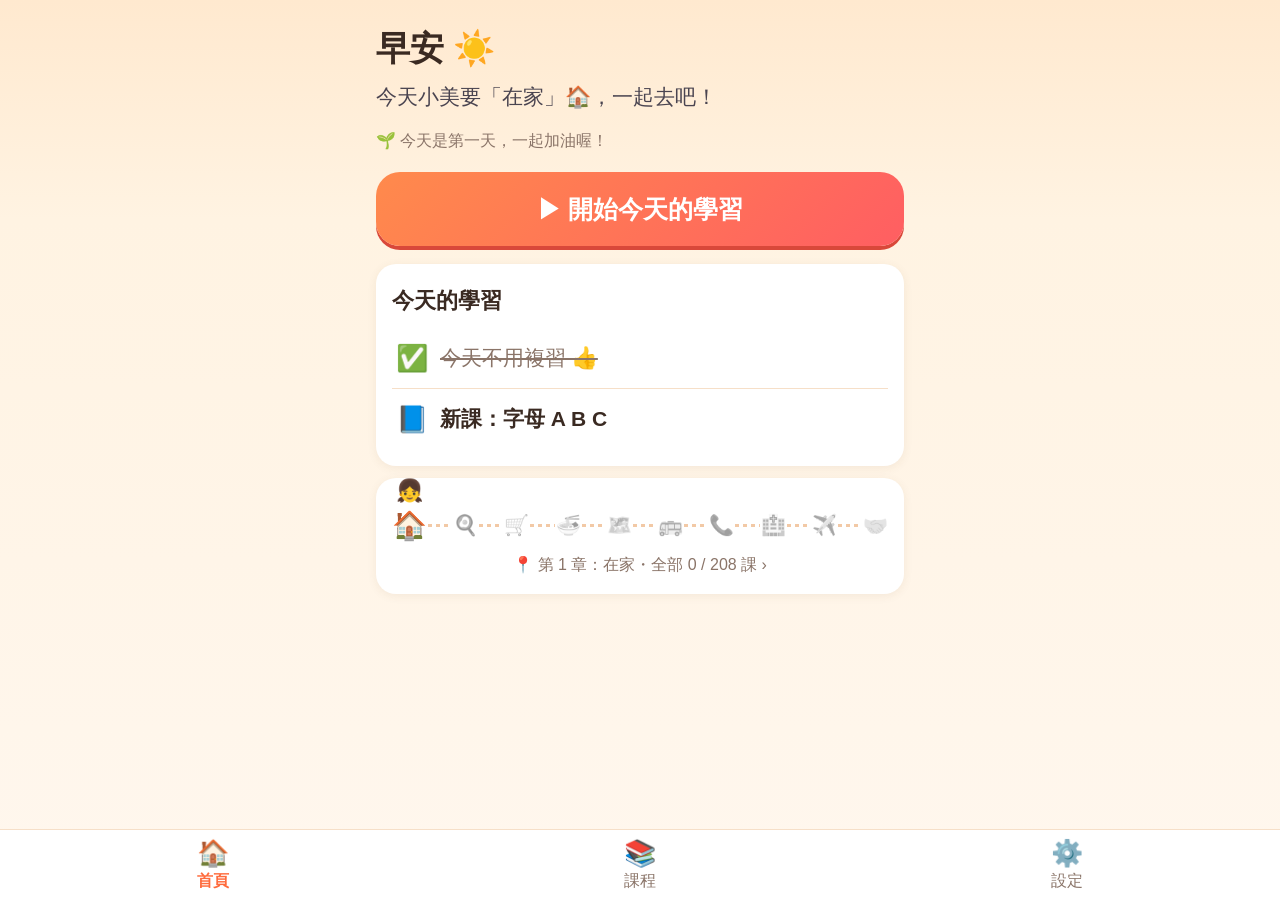
==== commit 88ed68f1: "Lively: 小美 story chapters with scene dialogues, 今天就能說 phrases (added to review), beat chants + rhymi" ====
--- a/english.html
+++ b/english.html
@@ -13,7 +13,7 @@
 <link rel="apple-touch-icon" href="[data-uri]">
 <link rel="icon" type="image/png" href="[data-uri]">
 <style>
-:root{--c:#ff7a59;--c2:#ffb199;--bg:#fff8f0;--ink:#2d2a32;--mut:#7a7280;--ok:#2fb36d;--bad:#f0a33a;--card:#fff;--line:#f1e4d8}
+:root{--c:#ff6b3d;--c2:#ffb38a;--bg:#fff3e2;--ink:#3a2a22;--mut:#8a7468;--ok:#22b36b;--bad:#f0a33a;--card:#fff;--line:#f6dfc8}
 *{box-sizing:border-box;-webkit-tap-highlight-color:transparent}
 html{-webkit-text-size-adjust:100%}
 body{margin:0;background:var(--bg);color:var(--ink);font-family:-apple-system,BlinkMacSystemFont,"PingFang TC","Heiti TC","Noto Sans TC","Microsoft JhengHei",sans-serif;font-size:21px;line-height:1.55}
@@ -205,6 +205,48 @@
 .chant.compact .ch-rows{margin:0}.chant.compact small{margin-top:6px}
 b.sub{display:block;margin-top:6px;font-size:18px;color:var(--mut)}
 .exs .card.ex{margin:8px 0}
+/* ---- 生動版：故事、地圖、節拍、彩帶 ---- */
+body{background:linear-gradient(180deg,#ffe9cf 0,#fff3e2 220px,#fff7ee 100%) fixed}
+.btn.primary{background:linear-gradient(135deg,#ff8a4c,#ff5e62);color:#fff;box-shadow:0 4px 0 #d9483a}
+.btn.primary:active{transform:translateY(3px);box-shadow:0 1px 0 #d9483a}
+.mainbtn{animation:breathe 2.2s ease-in-out infinite}@keyframes breathe{50%{transform:scale(1.03)}}
+.scene{background:linear-gradient(160deg,#fff,#fff6ea);border-radius:22px;padding:14px;margin:6px 0 12px;box-shadow:0 3px 14px rgba(200,120,60,.15)}
+.sc-top{font-size:16px;color:var(--c);font-weight:800}
+.sc-pic{font-size:52px;text-align:center;letter-spacing:6px;animation:pop .5s ease}
+.scene h2{margin:2px 0 8px;font-size:22px}
+.sc-line{display:flex;gap:10px;align-items:flex-start;margin:8px 0;cursor:pointer}
+.sc-line.me{flex-direction:row-reverse}.sc-line .who{flex:none;font-size:34px;text-align:center;line-height:1}.sc-line .who small{font-size:12px}
+.sc-line .sb{background:#fff;border:2px solid var(--line);border-radius:18px;padding:8px 12px;max-width:78%}
+.sc-line.me .sb{background:#ffeede;border-color:#ffd0ad}
+.sc-line .sb b{display:block;font-size:21px}.sc-line .sb span{font-size:16px;color:var(--mut)}
+.sc-line.now .sb{border-color:var(--c);box-shadow:0 0 0 3px rgba(255,107,61,.25);transform:scale(1.02);transition:.2s}
+.sayc{text-align:center;cursor:pointer;border:3px solid #ffd7b8}
+.chant2{background:linear-gradient(135deg,#fff,#fff0f6);border:2px dashed #ffb3c7}
+.ckl{font-size:22px;line-height:2;margin:6px 0 4px}
+.ck{display:inline-block;padding:0 6px;border-radius:10px;transition:transform .15s,background .15s}
+.ck.on{background:#ffdf6b;transform:scale(1.25) rotate(-2deg);box-shadow:0 2px 0 #f0b400}
+.fb.ok,.pop{animation:okpop .45s ease}@keyframes okpop{0%{transform:scale(.6)}60%{transform:scale(1.12)}100%{transform:scale(1)}}
+.opt.right{animation:okpop .45s ease}
+.confetti{position:fixed;inset:0;pointer-events:none;z-index:50;overflow:hidden}
+.confetti span{position:absolute;top:-40px;animation:fall 1.6s ease-in forwards}
+@keyframes fall{to{transform:translateY(105vh) rotate(540deg);opacity:.2}}
+.minimap{text-align:center;color:inherit;text-decoration:none}
+.mm-row{display:flex;align-items:center;justify-content:space-between;margin:10px 0 6px}
+.mm-row i{flex:1;height:3px;background:repeating-linear-gradient(90deg,#f2c9a6 0 4px,transparent 4px 8px);margin:0 1px}
+.mm{position:relative;font-size:20px;filter:grayscale(1);opacity:.5}.mm.ok{filter:none;opacity:1}
+.mm.cur{filter:none;opacity:1;font-size:28px}
+.me{position:absolute;left:50%;top:-30px;transform:translateX(-50%);font-style:normal;font-size:22px;animation:hop .9s ease-in-out infinite alternate}
+@keyframes hop{to{top:-38px}}
+.map{position:relative;padding:20px 0 10px}
+.map::before{content:'';position:absolute;left:50%;top:0;bottom:0;border-left:4px dashed #f2c9a6;transform:translateX(-50%)}
+details.stop{position:relative;background:#fff;border-radius:22px;margin:22px 0;box-shadow:0 3px 12px rgba(200,120,60,.15);width:88%}
+details.stop.r{margin-left:12%}details.stop[open]{width:100%;margin-left:0}
+details.stop>summary{list-style:none;display:flex;gap:12px;align-items:center;padding:14px;cursor:pointer}
+details.stop>summary::-webkit-details-marker{display:none}
+.stop .pin{position:relative;flex:none;width:56px;height:56px;border-radius:50%;background:#f3e6da;display:flex;align-items:center;justify-content:center;font-size:30px;filter:grayscale(.8)}
+.stop.ok .pin{background:#d8f5e3;filter:none}.stop.cur .pin{background:#ffe0c8;filter:none;box-shadow:0 0 0 4px #ffb38a}
+.stop .st-t{flex:1}.stop .st-t b{display:block;font-size:21px}
+.mbar{display:block;height:8px;background:#f6e6d6;border-radius:6px;margin-top:6px;overflow:hidden}.mbar i{display:block;height:100%;background:linear-gradient(90deg,#ffb36b,#ff6b3d)}
 </style>
 </head>
 <body>
@@ -1362,6 +1404,178 @@
 ];
 })(window.APP_DATA);
 </script>
+<script>/* 生活場景故事：小美（台灣）和外國朋友 Amy 的日常。每章 3 個場景；每個場景：圖（emoji）、對話、今天就能說（英文|中文|逐字中文）。內容為原創。 */
+(function(D){
+const sc = (title, pic, lines, say) => ({title, pic, lines:lines.trim().split('\n').map(l=>l.split('|').map(x=>x.trim())), say:say.trim().split('\n').map(l=>{ const a=l.split('|').map(x=>x.trim()); return {en:a[0], zh:a[1], g:a[2].split('/')}; })});
+D.story = [
+ {t:'在家', icon:'🏠', scenes:[
+  sc('Amy 來小美家玩','🏠🐱👧👱‍♀️',`Amy|Hi, Mei!|嗨，小美！
+小美|Hi, Amy! Come in.|嗨，Amy！進來吧。
+Amy|Is this your cat?|這是你的貓嗎？
+小美|Yes! This is my cat.|對！這是我的貓。`,`Come in.|進來吧。|進來/裡面
+This is my cat.|這是我的貓。|這/是/我的/貓`),
+  sc('小美的房間','🛏️🐶👧👱‍♀️',`小美|This is my room.|這是我的房間。
+Amy|I like your bed!|我喜歡你的床！
+小美|Thank you!|謝謝你！
+Amy|Your dog is cute.|你的狗好可愛。`,`This is my room.|這是我的房間。|這/是/我的/房間
+Thank you!|謝謝你！|謝謝/你`),
+  sc('在客廳','🛋️📺👧👱‍♀️',`Amy|Can I sit here?|我可以坐這裡嗎？
+小美|Sure! Sit down, please.|當然！請坐。
+Amy|Where is your mom?|你媽媽在哪裡？
+小美|She is in the kitchen.|她在廚房。`,`Can I sit here?|我可以坐這裡嗎？|可以/我/坐/這裡
+Sure!|當然！|當然`)]},
+ {t:'吃早餐', icon:'🍳', scenes:[
+  sc('早安！','🌞🍳👩👧',`媽媽|Good morning!|早安！
+小美|Good morning, Mom!|媽媽早安！
+媽媽|Do you want eggs?|你要吃蛋嗎？
+小美|Yes, please.|好，麻煩了。`,`Good morning!|早安！|好的/早上
+Yes, please.|好，麻煩了。|好/請`),
+  sc('這是什麼？','🥛🍞👧👱‍♀️',`Amy|What is this?|這是什麼？
+小美|It's soy milk.|這是豆漿。
+Amy|Yummy!|好好喝！
+小美|Have some bread, too.|也吃點麵包吧。`,`What is this?|這是什麼？|什麼/是/這
+Yummy!|好好吃！|好吃`),
+  sc('吃飽了','😋🎒👧👱‍♀️',`小美|I'm full.|我吃飽了。
+Amy|Me too.|我也是。
+小美|Let's go!|我們走吧！
+Amy|OK!|好！`,`I'm full.|我吃飽了。|我是/飽的
+Let's go!|我們走吧！|讓我們/走`)]},
+ {t:'去市場', icon:'🛒', scenes:[
+  sc('買蘋果','🍎🍌🧑‍🌾👧',`老闆|Hello! What do you need?|你好！要買什麼？
+小美|Two apples, please.|兩顆蘋果，謝謝。
+老闆|Here you are.|給你。
+小美|How much?|多少錢？`,`How much?|多少錢？|多少/很多
+Two apples, please.|兩顆蘋果，謝謝。|兩/蘋果/請`),
+  sc('付錢','💰🍎🧑‍🌾👱‍♀️',`老闆|Fifty dollars.|五十元。
+Amy|That's cheap!|好便宜！
+小美|Here you go.|錢給你。
+老闆|Thank you!|謝謝！`,`Here you go.|給你。|這裡/你/去
+That's cheap!|好便宜！|那是/便宜`),
+  sc('買包包','👜🏬👱‍♀️👧',`Amy|I like this bag.|我喜歡這個包包。
+小美|Try it on!|背背看！
+Amy|Can I pay by card?|可以刷卡嗎？
+店員|Sure.|可以。`,`I like this.|我喜歡這個。|我/喜歡/這個
+Can I pay by card?|可以刷卡嗎？|可以/我/付錢/用/卡`)]},
+ {t:'餐廳點餐', icon:'🍜', scenes:[
+  sc('幾位？','🍽️🧑‍🍳👧👱‍♀️',`服務生|Hi! How many?|你好！幾位？
+小美|Two, please.|兩位，謝謝。
+服務生|This way, please.|這邊請。
+Amy|Thanks!|謝謝！`,`Two, please.|兩位，謝謝。|兩/請
+Thanks!|謝謝！|謝謝`),
+  sc('點餐','🍜🍚🧑‍🍳👧',`服務生|What would you like?|請問要點什麼？
+小美|Beef noodles, please.|牛肉麵，謝謝。
+Amy|I'd like rice.|我想要飯。
+服務生|OK!|好的！`,`Beef noodles, please.|牛肉麵，謝謝。|牛肉/麵/請
+I'd like rice.|我想要飯。|我想/要/飯`),
+  sc('買單','🧾😋👧👱‍♀️',`Amy|It's delicious!|好好吃！
+小美|Check, please.|買單，謝謝。
+服務生|Here you are.|這是帳單。
+小美|Let's come again.|我們再來吧。`,`Check, please.|買單，謝謝。|帳單/請
+It's delicious!|好好吃！|它是/好吃的`)]},
+ {t:'問路', icon:'🗺️', scenes:[
+  sc('捷運站在哪？','🚇❓👱‍♀️👨',`Amy|Excuse me.|不好意思。
+路人|Yes?|是？
+Amy|Where is the MRT station?|捷運站在哪裡？
+路人|Go straight.|直走。`,`Excuse me.|不好意思。|原諒/我
+Where is the MRT station?|捷運站在哪裡？|哪裡/是/那個/捷運/站`),
+  sc('遠不遠？','🏦⬅️👨👱‍♀️',`路人|Turn left at the bank.|在銀行左轉。
+Amy|Is it far?|遠嗎？
+路人|No, it's near.|不遠，很近。
+Amy|Thank you so much!|非常謝謝你！`,`Is it far?|遠嗎？|是/它/遠
+Turn left.|左轉。|轉/左`),
+  sc('迷路了','🧭😅👧👱‍♀️',`小美|Are we lost?|我們迷路了嗎？
+Amy|I think so.|我想是吧。
+小美|Let's ask someone.|我們問人吧。
+Amy|Good idea!|好主意！`,`Good idea!|好主意！|好的/主意
+Let's ask someone.|我們問人吧。|讓我們/問/某人`)]},
+ {t:'搭車', icon:'🚌', scenes:[
+  sc('等公車','🚏🚌👧👱‍♀️',`小美|Which bus goes to Taipei 101?|哪一台公車到台北101？
+司機|Bus 20.|20 號。
+小美|Thank you!|謝謝！
+Amy|Here it comes!|車來了！`,`Which bus?|哪一台公車？|哪一個/公車
+Here it comes!|來了！|這裡/它/來`),
+  sc('找位子','💺🚌👱‍♀️👨',`Amy|Is this seat free?|這個位子有人坐嗎？
+乘客|No, go ahead.|沒有，請坐。
+Amy|Thanks.|謝謝。
+小美|Next stop is ours.|下一站我們下車。`,`Is this seat free?|這個位子有人坐嗎？|是/這個/位子/空的
+Next stop.|下一站。|下一個/站`),
+  sc('坐計程車','🚕🛫👧🧑',`小美|Taxi!|計程車！
+司機|Where to?|去哪裡？
+小美|To the airport, please.|麻煩到機場。
+司機|OK.|好。`,`Where to?|去哪裡？|哪裡/到
+To the airport, please.|麻煩到機場。|到/那個/機場/請`)]},
+ {t:'打電話', icon:'📞', scenes:[
+  sc('Amy 打來了','📱☎️👧👱‍♀️',`小美|Hello?|喂？
+Amy|Hi, it's Amy.|嗨，我是 Amy。
+小美|Hi, Amy! What's up?|嗨 Amy！怎麼了？
+Amy|Are you free today?|你今天有空嗎？`,`Hello?|喂？|哈囉
+Are you free today?|你今天有空嗎？|是/你/有空/今天`),
+  sc('約吃午餐','🍱🕛👧👱‍♀️',`小美|Yes, I am.|有啊。
+Amy|Let's have lunch.|一起吃午餐吧。
+小美|Sounds good!|聽起來不錯！
+Amy|See you at noon.|中午見。`,`Sounds good!|聽起來不錯！|聽起來/好
+See you at noon.|中午見。|見/你/在/中午`),
+  sc('聽不清楚','📶😵👧👱‍♀️',`小美|Sorry, I can't hear you.|抱歉，我聽不到。
+Amy|Can you hear me now?|現在聽得到嗎？
+小美|Yes!|聽得到！
+Amy|Call me later.|晚點打給我。`,`Sorry, I can't hear you.|抱歉，我聽不到。|抱歉/我/不能/聽到/你
+Call me later.|晚點打給我。|打電話/我/晚點`)]},
+ {t:'看醫生', icon:'🏥', scenes:[
+  sc('頭好痛','🤒🩺👧👩‍⚕️',`醫生|What's wrong?|哪裡不舒服？
+小美|I have a headache.|我頭痛。
+醫生|Do you have a fever?|有發燒嗎？
+小美|A little.|有一點。`,`What's wrong?|怎麼了？|什麼是/不對
+I have a headache.|我頭痛。|我/有/一個/頭痛`),
+  sc('吃藥','💊👄👧👩‍⚕️',`醫生|Open your mouth.|嘴巴張開。
+小美|Ahh.|啊～
+醫生|Take this medicine.|吃這個藥。
+小美|Thank you, doctor.|謝謝醫生。`,`Take this medicine.|吃這個藥。|吃（藥）/這個/藥
+Thank you, doctor.|謝謝醫生。|謝謝/你/醫生`),
+  sc('好多了','🛌🍵👧👱‍♀️',`Amy|Are you OK?|你還好嗎？
+小美|I feel better.|我好多了。
+Amy|Get some rest.|多休息喔。
+小美|I will.|我會的。`,`Are you OK?|你還好嗎？|是/你/還好
+I feel better.|我好多了。|我/覺得/比較好`)]},
+ {t:'旅行', icon:'✈️', scenes:[
+  sc('出國囉','🛂🧳👧🧑‍✈️',`地勤|Passport, please.|請給我護照。
+小美|Here you are.|在這裡。
+地勤|Where are you going?|你要去哪裡？
+小美|To Tokyo.|去東京。`,`Here you are.|給你。|這裡/你/是
+Where are you going?|你要去哪裡？|哪裡/是/你/去`),
+  sc('找登機門','🚪⏰👧👱‍♀️',`小美|Where is gate 5?|5 號登機門在哪？
+地勤|Over there.|在那邊。
+Amy|Our flight is late.|我們的班機延誤了。
+小美|Let's get coffee.|去買咖啡吧。`,`Where is gate 5?|5 號登機門在哪？|哪裡/是/登機門/5
+Over there.|在那邊。|在/那裡`),
+  sc('一路順風','✈️👋👧👱‍♀️',`Amy|Have a nice trip!|一路順風！
+小美|Thanks! I'll miss you.|謝謝！我會想你。
+Amy|Send me photos!|傳照片給我！
+小美|I will!|我會的！`,`Have a nice trip!|一路順風！|有/一個/好的/旅行
+I'll miss you.|我會想你。|我會/想念/你`)]},
+ {t:'交朋友', icon:'🤝', scenes:[
+  sc('認識新朋友','🤝😊👧🧑',`Tom|Hi, I'm Tom.|嗨，我是 Tom。
+小美|Nice to meet you. I'm Mei.|很高興認識你，我是小美。
+Tom|Where are you from?|你是哪裡人？
+小美|I'm from Taiwan.|我是台灣人。`,`Nice to meet you.|很高興認識你。|好的/去/認識/你
+I'm from Taiwan.|我是台灣人。|我是/從/台灣`),
+  sc('一樣喜歡','🎵🎸👧🧑',`Tom|What do you like?|你喜歡什麼？
+小美|I like music.|我喜歡音樂。
+Tom|Me too!|我也是！
+Amy|Let's be friends!|我們當朋友吧！`,`I like music.|我喜歡音樂。|我/喜歡/音樂
+Me too!|我也是！|我/也`),
+  sc('保持聯絡','📱💬👧🧑',`小美|Can I have your number?|可以給我你的電話嗎？
+Tom|Sure!|當然！
+小美|Let's keep in touch.|保持聯絡喔。
+Tom|See you!|再見！`,`Let's keep in touch.|保持聯絡。|讓我們/保持/在/聯絡
+See you!|再見！|見/你`)]}
+];
+/* 自然發音的押韻口訣（和 D.combo 同順序） */
+D.koujue = ["小 a 夾中間，短短「唉」一聲","小 e 夾中間，短短「哎」一下","小 i 夾中間，短短「儀」別拉長","小 o 夾中間，嘴巴張開「啊」","小 u 夾中間，輕輕「阿」一下","一個字母一個音，連起來就是字","慢慢唸，快快連，字就跑出來","聲音手牽手，單字跑出來",
+ "字尾有個 e，前面唸名字","字尾有個 e，i 就唸「艾」","字尾有個 e，o 唸歐、u 唸優","兩個母音一起走，第一個開口說","a、i 一起走，a 說名字「欸」","o、a 一起走，o 說名字「歐」",
+ "s、h 手牽手，噓～安靜囉","c、h 手牽手，嘟嘴「去」一下","舌頭伸出來，輕輕吹口氣","c、k 好朋友，只唸一次「咳」","p、h 變成 f，w、h 唸 w","兩個 o 圓圓，「ㄨ～」像月亮","o、u 被踩到，「嗷」的一聲叫",
+ "母音碰到 r，舌頭捲起來","er、ir、ur，通通唸「ㄦ」","兩個子音手牽手，中間不加「ㄜ」","子音拉著 r，嘴巴嘟起來","s 先吹氣，馬上接下一個"];
+})(window.APP_DATA);
+</script>
 <script>/* 諧音 → 拼音（自動產生） */
 window.PY={"欸": "ei", "艾剖": "ai-pou", "逼": "bi", "波": "bo", "西": "xi", "凱特": "kai-te", "滴": "di", "搭格": "da-ge", "依": "yi", "欸格": "ei-ge", "欸夫": "ei-fu", "費許": "fei-xu", "基": "ji", "勾特": "gou-te", "欸取": "ei-qu", "黑特": "hei-te", "艾": "ai", "引塞克特": "yin-sai-ke-te", "接": "jie", "啾斯": "jiu-si", "開": "kai", "奇": "qi", "欸歐": "ei-ou", "賴恩": "lai-en", "欸姆": "ei-mu", "木恩": "mu-en", "恩": "en", "諾斯": "nuo-si", "歐": "ou", "阿克特帕斯": "a-ke-te-pa-si", "批": "pi", "匹格": "pi-ge", "克優": "ke-you", "塊恩": "kuai-en", "阿爾": "a-er", "瑞比特": "rui-bi-te", "欸斯": "ei-si", "桑": "sang", "踢": "ti", "泰格": "tai-ge", "優": "you", "阿姆布瑞拉": "a-mu-bu-rui-la", "威": "wei", "凡": "fan", "達布溜": "da-bu-liu", "襪取": "wa-qu", "欸克斯": "ei-ke-si", "巴克斯": "ba-ke-si", "歪": "wai", "耶摟": "ye-lou", "利（捲舌日一）": "li（捲舌日一）", "利布拉": "li-bu-la", "貝格": "bei-ge", "咩普": "mie-pu", "貝德": "bei-de", "盆": "pen", "瑞德": "rui-de", "天": "tian", "西特": "xi-te", "逼格": "bi-ge", "色克斯": "se-ke-si", "哈特": "ha-te", "踏普": "ta-pu", "卡普": "ka-pu", "巴斯": "ba-si", "讓": "rang", "飯": "fan", "瑞特": "rui-te", "恨": "hen", "利普": "li-pu", "帕特": "pa-te", "巴格": "ba-ge", "那特": "na-te", "給克": "gei-ke", "內姆": "nei-mu", "給姆": "gei-mu", "雷克": "lei-ke", "拜克": "bai-ke", "費夫": "fei-fu", "泰姆": "tai-mu", "厚姆": "hou-mu", "波恩": "bo-en", "Q特": "Qte", "垂": "chui", "依特": "yi-te", "瑞恩": "rui-en", "吹恩": "chui-en", "得": "de", "普雷": "pu-lei", "波特": "bo-te", "扣特": "kou-te", "斯諾": "si-nuo", "肉德": "rou-de", "西普": "xi-pu", "咻": "xiu", "夏普": "xia-pu", "切爾": "qie-er", "七克": "qi-ke", "蘭取": "lan-qu", "起斯": "qi-si", "斯瑞": "si-rui", "辛克": "xin-ke", "冒斯": "mao-si", "達克": "da-ke", "沙克": "sha-ke", "令": "ling", "慶": "qing", "威歐": "wei-ou", "懷特": "huai-te", "風": "feng", "佛頭": "fu-tou", "夫德": "fu-de", "布克": "bu-ke", "庫克": "ku-ke", "號斯": "hao-si", "考": "kao", "黨": "dang", "卡": "ka", "斯答": "si-da", "佛克": "fu-ke", "霍斯": "huo-si", "西斯特": "xi-si-te", "伯德": "bo-de", "哥兒": "ge-er", "呢斯": "ne-si", "布魯": "bu-lu", "克拉克": "ke-la-ke", "夫雷格": "fu-lei-ge", "普雷恩": "pu-lei-en", "布瑞德": "bu-rui-de", "克瑞伯": "ke-rui-bo", "追姆": "zhui-mu", "夫瑞格": "fu-rui-ge", "斯踏普": "si-ta-pu", "斯噴": "si-pen", "斯內克": "si-nei-ke", "斯溫": "si-wen", "日羅": "ri-luo", "萬": "wan", "兔": "tu", "佛": "fu", "塞文": "sai-wen", "欸特": "ei-te", "奈恩": "nai-en", "依雷文": "yi-lei-wen", "特威歐夫": "te-wei-ou-fu", "特溫替": "te-wen-ti", "瑟替": "se-ti", "菲夫替": "fei-fu-ti", "漢追德": "han-zhui-de", "騷任德": "sao-ren-de", "格林": "ge-lin", "布雷克": "bu-lei-ke", "歐忍居": "ou-ren-ju", "品克": "pin-ke", "波剖": "bo-pou", "布朗": "bu-lang", "格雷": "ge-lei", "飛木哩": "fei-mu-li", "法惹": "fa-re", "媽惹": "ma-re", "爹德": "die-de", "媽姆": "ma-mu", "布拉惹": "bu-la-re", "多特": "duo-te", "北比": "bei-bi", "格蘭法惹": "ge-lan-fa-re", "格蘭媽惹": "ge-lan-ma-re", "哈斯本德": "ha-si-ben-de", "歪夫": "wai-fu", "夫瑞恩德": "fu-rui-en-de", "滿": "man", "務們": "wu-men", "波伊": "bo-yi", "柴爾德": "chai-er-de", "嘿德": "hei-de", "黑爾": "hei-er", "愛": "ai", "依爾": "yi-er", "兔斯": "tu-si", "菲斯": "fei-si", "漢德": "han-de", "阿姆": "a-mu", "雷格": "lei-ge", "福特": "fu-te", "芬格": "fen-ge", "貝克": "bei-ke", "斯塔麥克": "si-ta-mai-ke", "哇特": "wa-te", "賴斯": "lai-si", "謬克": "miu-ke", "咖啡": "ka-fei", "巴南那": "ba-nan-na", "米特": "mi-te", "七肯": "qi-ken", "努豆斯": "nu-dou-si", "蘇普": "su-pu", "比爾": "bi-er", "夫如特": "fu-ru-te", "菲吉特剖": "fei-ji-te-pou", "休格": "xiu-ge", "嗽特": "sou-te", "布瑞克菲斯特": "bu-rui-ke-fei-si-te", "丁呢": "ding-ne", "欸勒份特": "ei-lei-fen-te", "忙奇": "mang-qi", "貝爾": "bei-er", "潘達": "pan-da", "奈特": "nai-te", "摸寧": "mo-ning", "阿夫特努恩": "a-fu-te-nu-en", "依夫寧": "yi-fu-ning", "特得": "te-de", "特摩肉": "te-mo-rou", "耶斯特得": "ye-si-te-de", "鬧": "nao", "威克": "wei-ke", "曼斯": "man-si", "一爾": "yi-er", "奧爾": "ao-er", "米逆特": "mi-ni-te", "慢得": "man-de", "兔斯得": "tu-si-de", "溫斯得": "wen-si-de", "瑟斯得": "se-si-de", "富來得": "fu-lai-de", "塞特得": "sai-te-de", "桑得": "sang-de", "接紐爾瑞": "jie-niu-er-rui", "非布如爾瑞": "fei-bu-ru-er-rui", "馬取": "ma-qu", "欸普柔": "ei-pu-rou", "妹": "mei", "啾恩": "jiu-en", "啾賴": "jiu-lai", "歐格斯特": "ou-ge-si-te", "塞普天博": "sai-pu-tian-bo", "阿克投博": "a-ke-tou-bo", "諾文博": "nuo-wen-bo", "低森博": "di-sen-bo", "斯酷": "si-ku", "哈斯批頭": "ha-si-pi-tou", "厚帖歐": "hou-tie-ou", "瑞斯特讓特": "rui-si-te-rang-te", "斯多爾": "si-duo-er", "班克": "ban-ke", "斯得訓": "si-de-xun", "欸爾波特": "ei-er-bo-te", "帕克": "pa-ke", "巴斯如姆": "ba-si-ru-mu", "斯粹特": "si-cui-te", "西替": "xi-ti", "康垂": "kang-chui", "歐菲斯": "ou-fei-si", "馬克特": "ma-ke-te", "蘇潑馬克特": "su-po-ma-ke-te", "如姆": "ru-mu", "氣稱": "qi-cheng", "馬尼": "ma-ni", "泰克西": "tai-ke-xi", "多爾": "duo-er", "溫豆": "wen-dou", "貼剖": "tie-pou", "踢威": "ti-wei", "肯撲特": "ken-pu-te", "克樓斯": "ke-lou-si", "修斯": "xiu-si", "踢克特": "ti-ke-te", "威惹": "wei-re", "溫德": "wen-de", "克勞德": "ke-lao-de", "斯蓋": "si-gai", "夫勞爾": "fu-lao-er", "耶斯": "ye-si", "諾": "nuo", "普力斯": "pu-li-si", "山Q": "shan-Q", "搜瑞": "sou-rui", "哈囉": "ha-luo", "古拜": "gu-bai", "華特": "hua-te", "戶": "hu", "威爾": "wei-er", "溫": "wen", "號": "hao", "利斯（舌頭輕咬）": "li-si（舌頭輕咬）", "雷特（舌頭輕咬）": "lei-te（舌頭輕咬）", "嘿爾": "hei-er", "累爾（舌頭輕咬）": "lei-er（舌頭輕咬）", "恩德": "en-de", "巴特": "ba-te", "威瑞": "wei-rui", "黑夫": "hei-fu", "狗": "gou", "卡姆": "ka-mu", "准克": "zhun-ke", "路克": "lu-ke", "里森": "li-sen", "斯必克": "si-bi-ke", "投克": "tou-ke", "塞": "sai", "斯力普": "si-li-pu", "握克": "wo-ke", "斯坦德": "si-tan-de", "歐噴": "ou-pen", "拜": "bai", "塞歐": "sai-ou", "佩": "pei", "給夫": "gei-fu", "貼克": "tie-ke", "妹克": "mei-ke", "度": "du", "賴克": "lai-ke", "拉夫": "la-fu", "旺特": "wang-te", "泥德": "ni-de", "嘿歐普": "hei-ou-pu", "沃克": "wo-ke", "斯塔迪": "si-ta-di", "勒恩": "lei-en", "威特": "wei-te", "摳": "kou", "里夫": "li-fu", "給特": "gei-te", "鋪特": "pu-te", "哇許": "wa-xu", "醒": "xing", "古德": "gu-de", "斯摩": "si-mo", "扣德": "kou-de", "紐": "niu", "歐德": "ou-de", "楊": "yang", "黑皮": "hei-pi", "賽德": "sai-de", "泰爾德": "tai-er-de", "夯格瑞": "hang-ge-rui", "瑟斯替": "se-si-ti", "比優特佛": "bi-you-te-fu", "費斯特": "fei-si-te", "斯樓": "si-lou", "龍": "long", "秀特": "xiu-te", "投": "tou", "依日": "yi-ri", "迪菲扣特": "di-fei-kou-te", "企普": "qi-pu", "依克斯噴西夫": "yi-ke-si-pen-xi-fu", "克林": "ke-lin", "德替": "de-ti", "尼爾": "ni-er", "法": "fa", "逼日": "bi-ri", "西克": "xi-ke", "嗨": "hai", "阿": "a", "愛姆": "ai-mu", "奈斯": "nai-si", "雷特": "lei-te", "又爾": "you-er", "威爾康": "wei-er-kang", "麥": "mai", "意斯": "yi-si", "林": "lin", "華茲": "hua-zi", "夫讓": "fu-rang", "台灣": "tai-wan", "因": "yin", "台北": "tai-bei", "一爾斯": "yi-er-si", "呃": "e", "踢切": "ti-qie", "丘德忍": "qiu-de-ren", "謬日克": "miu-ri-ke", "勒寧": "lei-ning", "英格利許": "ying-ge-li-xu", "柴泥斯": "chai-ni-si", "利斯": "li-si", "惹": "re", "意特": "yi-te", "肯": "ken", "密": "mi", "阿根": "a-gen", "斯樓力": "si-lou-li", "當特": "dang-te", "安德斯坦德": "an-de-si-tan-de", "達斯": "da-si", "民": "min", "歐K": "ou-K", "瑞力": "rui-li", "意茲": "yi-zi", "斯摩惹": "si-mo-re", "軋": "ya", "昂": "ang", "賈斯特": "jia-si-te", "路克因": "lu-ke-yin", "愛歐": "ai-ou", "卡德": "ka-de", "凱許": "kai-xu", "迪斯靠特": "di-si-kao-te", "瑞西特": "rui-xi-te", "咩妞": "mie-niu", "伍德": "wu-de", "艾斯": "ai-si", "斯拜西": "si-bai-xi", "威吉帖瑞恩": "wei-ji-tie-rui-en", "迪利瑕斯": "di-li-xia-si", "切克": "qie-ke", "福": "fu", "瑞可曼德": "rui-ke-man-de", "依克斯Q斯": "yi-ke-si-Q-si", "累爾": "lei-er", "疼": "teng", "雷夫特": "lei-fu-te", "羅斯特": "luo-si-te", "秀": "xiu", "奈克斯特": "nai-ke-si-te", "帕斯波特": "pa-si-bo-te", "瑞惹威訓": "rui-re-wei-xun", "奧特": "ao-te", "歪法伊": "wai-fa-yi", "帕斯沃德": "pa-si-wo-de", "倫登": "lun-deng", "威K訓": "wei-K-xun", "斯貼": "si-tie", "得斯": "de-si", "阿斯": "a-si", "拉格居": "la-ge-ju", "戶斯": "hu-si", "摳林": "kou-lin", "湯姆": "tang-mu", "厚德": "hou-de", "嘿斯": "hei-si", "力夫": "li-fu", "麥蘇居": "mai-su-ju", "難博": "nan-bo", "堪特": "kan-te", "波力斯": "bo-li-si", "安比優倫斯": "an-bi-you-lun-si", "達克特": "da-ke-te", "賀茲": "he-zi", "嘿帖克": "hei-tie-ke", "菲佛": "fei-fu", "哇雷特": "wa-lei-te", "法爾": "fa-er", "凱爾佛": "kai-er-fu", "阿勒居克": "a-lei-ju-ke", "匹那茲": "pi-na-zi", "法馬西": "fa-ma-xi", "搜": "sou", "撲拉布冷": "pu-la-bu-leng", "雷茲": "lei-zi", "甲布": "jia-bu", "凱爾": "kai-er", "歐克拉克": "ou-ke-la-ke", "瑞寧": "rui-ning", "桑尼": "sang-ni", "安姆": "an-mu", "凱茲": "kai-zi", "斯內克斯": "si-nei-ke-si", "勾因": "gou-yin", "瑞斯特": "rui-si-te", "虧斯遜": "kui-si-xun", "夏平": "xia-ping", "愛德": "ai-de", "追夫": "zhui-fu", "當": "dang", "切克奧特": "qie-ke-ao-te"};
 </script>
@@ -1449,6 +1663,8 @@
 LESSONS.sort((a,b) => a.stage-b.stage || a.n-b.n);
 LESSONS.forEach((l,i) => l.idx=i);
 const byId = id => LESSONS.find(l => l.id===id);
+/* 故事裡「今天就能說」的句子 → 也是複習卡片 */
+(D.story||[]).forEach((ch,c)=>ch.scenes.forEach((sc,j)=>sc.say.forEach((p,k)=>{ p.id=addItem({id:'ph-'+c+'-'+j+'-'+k, type:'sent', en:p.en, zh:p.zh, emoji:Array.from(sc.pic)[0], hint:'', say:p.en}); })));
 
 /* ---------- 進度儲存 ---------- */
 const KEY='eng-zero-v1';
@@ -1496,7 +1712,8 @@
   const go = () => { const u=new SpeechSynthesisUtterance(text); u.lang='en-US'; const v=o.voice||mainVoice(); if(v){u.voice=v; u.lang=nl(v.lang);} u.rate=o.rate||P.s.rate; u.pitch=o.pitch||1;
     u.onend = () => { o.onend && o.onend(); }; u.onerror = () => { o.onend && o.onend(); }; curUtt=u; synth.speak(u); };
   if(synth.speaking || synth.pending){ synth.cancel(); setTimeout(go, 80); } else go(); }
-function stopSpeak(){ TQ++; if(synth) synth.cancel(); }
+function stopSpeak(){ TQ++; CHT++; if(synth) synth.cancel(); }
+let CHT=0;
 /* 老師說話：中文用中文聲音、英文用英文聲音，慢慢說 */
 let TQ=0;
 function speakT(text, slow, onend){ if(!synth){ onend&&onend(); return; } const my=++TQ; const rate=slow?Math.max(0.5,P.s.trate-0.2):P.s.trate;
@@ -1552,7 +1769,7 @@
 function pyBox(o){ if(!o || !o.py) return ''; return '<div class="card pybox'+(o.nocn?' nocn':'')+'">'+(o.nocn?'<div class="nocn-tag">❗ 中文沒有這個音，要特別練習</div>':'')+
   '<div><b>🅿️ 拼音對照：</b>'+esc(o.py)+'</div><div><b>👄 嘴型：</b>'+esc(o.mouth)+'</div><div class="warn"><b>⚠️ 小心這裡：</b>'+esc(o.err)+'</div></div>'; }
 function speakBtns(text, cls){ return '<div class="sbtns '+(cls||'')+'"><button class="btn sound" data-say="'+esc(text)+'">🔊 聽</button><button class="btn sound slow" data-say="'+esc(text)+'" data-rate="0.55">🐢 慢慢聽</button></div>'; }
-app.addEventListener('click', e => { const tb=e.target.closest('[data-tsay]'); if(tb){ e.preventDefault(); speakT(tb.dataset.tsay, !!tb.dataset.tslow); return; } const b=e.target.closest('[data-say]'); if(b){ e.preventDefault(); speak(b.dataset.say, {rate: b.dataset.rate?parseFloat(b.dataset.rate):undefined}); } });
+app.addEventListener('click', e => { const cp=e.target.closest('[data-chplay]'); if(cp){ e.preventDefault(); unlock(); acx(); playChant(+cp.dataset.chplay, cp.closest('.chant2')); return; } if(e.target.closest('[data-chstop2]')){ stopSpeak(); app.querySelectorAll('.ck.on').forEach(x=>x.classList.remove('on')); return; } const tb=e.target.closest('[data-tsay]'); if(tb){ e.preventDefault(); speakT(tb.dataset.tsay, !!tb.dataset.tslow); return; } const b=e.target.closest('[data-say]'); if(b){ e.preventDefault(); speak(b.dataset.say, {rate: b.dataset.rate?parseFloat(b.dataset.rate):undefined}); } });
 
 /* ---------- 路由 ---------- */
 function route(){ const h=(location.hash||'#/home').slice(2).split('/'); return {v:h[0]||'home', a:h[1]}; }
@@ -1582,10 +1799,11 @@
   const btn = todo ? '▶ 開始今天的學習' : nn ? '➕ 再多學一課' : '🃏 隨便複習 10 張';
   page('home', `
   <h1 class="greet">${greet}</h1>
-  <p class="lead">${P.streak?'🔥 已經連續學習 <b>'+P.streak+'</b> 天':'🌱 今天是第一天，一起加油喔！'}</p>
+  <p class="lead">${nn?'今天小美要「'+esc(D.story[chapOf(nn)].t)+'」'+D.story[chapOf(nn)].icon+'，一起去吧！':'小美的故事都走完了 🎉'}</p>
+  <p class="small">${P.streak?'🔥 已經連續學習 <b>'+P.streak+'</b> 天':'🌱 今天是第一天，一起加油喔！'}</p>
   <button class="btn primary huge mainbtn" id="goToday">${btn}</button>
   <div class="card today"><h3>今天的學習</h3>${rows}
-    <div class="bar thin"><i style="width:${Math.round(doneN/ps.length*100)}%"></i></div><small>全部課程：${doneN} / ${ps.length} 課</small></div>`);
+  </div>${miniMap()}`);
   document.getElementById('goToday').onclick = () => { unlock(); acx(); if(todo) flowNext(); else if(nn){ FLOW=false; goNode(nn); } else go('review/free'); };
 }
 let FLOW=false;
@@ -1595,7 +1813,7 @@
   page('home', `<div class="center intro"><div class="emoji-big bounce">🏆</div><h1>今天完成了！</h1>${tbub(m,'happy')}
    <p class="lead">🔥 連續學習 ${P.streak||0} 天<br>明天再來，記得更牢喔 😊</p>
    <button class="btn primary huge" id="hm">🏠 回首頁</button>${nn?`<a class="more" href="#/${nn.L?'lesson/'+nn.L.id:'blend/'+nn.bs.i}">想多學一點？再學一課 ›</a>`:''}</div>`);
-  speakT(m); document.getElementById('hm').onclick=()=>go('home'); }
+  speakT(m); sfx('win'); confetti(30); document.getElementById('hm').onclick=()=>go('home'); }
 /* 完成畫面的按鈕：在每日流程裡就「下一步」，不然就回首頁 */
 function endBtns(extra){ return `<button class="btn primary huge" id="nxf">${FLOW?'▶ 下一步':'🏠 回首頁'}</button>${extra||''}`; }
 function bindEnd(){ document.getElementById('nxf').onclick=()=>{ if(FLOW) flowNext(); else go('home'); }; }
@@ -1634,7 +1852,7 @@
    <div id="fb"></div></main>`;
   document.getElementById('quit').onclick=()=>{ stopSpeak(); CK=null; FLOW=false; go('home'); };
   const fb=document.getElementById('fb');
-  const pass=()=>{ fb.innerHTML='<div class="fb ok">'+rnd(D.cheers)+'<br><b>'+esc(it.en)+'</b></div>'; speak(it.say); gradeCard(it.id, CK.tries===0); CK.i++; setTimeout(()=>{ if(CK) ckQ(); }, 1500); };
+  const pass=()=>{ sfx('ok'); confetti(10); fb.innerHTML='<div class="fb ok">'+rnd(D.cheers)+'<br><b>'+esc(it.en)+'</b></div>'; speak(it.say); gradeCard(it.id, CK.tries===0); CK.i++; setTimeout(()=>{ if(CK) ckQ(); }, 1500); };
   const miss=msg=>{ CK.tries++; fb.innerHTML='<div class="fb soft">'+(msg||rnd(D.soft))+'</div>'; };
   document.getElementById('show').onclick=()=>{ CK.tries++; fb.innerHTML='<div class="fb soft">答案是：<b>'+esc(it.en)+'</b><br><small>記住了嗎？等一下會再考一次喔 😊</small></div><button class="btn primary" id="cont">我記住了 ▶</button>'; speak(it.say);
     document.getElementById('cont').onclick=()=>{ CK.q.push(it.id); CK.i++; ckQ(); }; };
@@ -1658,7 +1876,7 @@
 }
 function ckDone(){
   const t=dayStr(); if(P.ck.last!==t){ P.ck.streak = (P.ck.last===addDays(-1)) ? P.ck.streak+1 : 1; P.ck.last=t; P.ck.days[t]=true; }
-  markStudy(); save(); CK=null; const chain=FLOW;
+  markStudy(); save(); CK=null; const chain=FLOW; setTimeout(()=>{ sfx('win'); confetti(28); },200);
   app.innerHTML=`<main class="page run"><div class="center intro"><div class="emoji-big bounce">🏅</div><h1>今日打卡成功！</h1><div class="stars">✅ 連續打卡 ${P.ck.streak} 天</div>
    <p class="lead">${P.ck.streak>=7?'一整個星期都沒斷，太厲害了！🌟':P.ck.streak>=3?'連續好幾天了，習慣正在養成 💪':'好的開始！明天再來打卡 😊'}</p>
    ${endBtns()}</div></main>`; FLOW=chain; bindEnd();
@@ -1666,11 +1884,11 @@
 
 /* ---------- 課程：一條路線 ---------- */
 function viewCourse(){
-  const ps=path(), nn=nextNode();
-  page('course', '<h1>📚 課程</h1><p class="lead">從上往下，一課一課學就好 😊</p>'+SECS.map(([k,name,icon])=>{
-    const ns=ps.filter(n=>n.sec===k), d=ns.filter(nodeDone).length, here=nn&&nn.sec===k;
-    return `<details class="sec" ${here?'open':''}><summary><span>${icon}</span><b>${name}</b><small>${d} / ${ns.length}${here?' · 👉 在這裡':''}</small></summary>
-    ${ns.map(n=>{ const ok=nodeDone(n); return `<a class="lrow ${ok?'ok':''} ${n===nn?'nextup':''}" href="#/${n.L?'lesson/'+n.L.id:'blend/'+n.bs.i}"><span class="ln">${ok?'✅':n.i+1}</span><span class="lt">${esc(n.title)}</span>${n===nn?'<em>下一課</em>':''}</a>`; }).join('')}</details>`; }).join(''));
+  const ps=path(), nn=nextNode(), cur=nn?chapOf(nn):D.story.length-1;
+  page('course', `<h1>🗺️ 小美的故事地圖</h1><p class="lead">跟著小美，一章一章往前走 😊</p><div class="map">${D.story.map((ch,c)=>{
+    const ns=ps.filter(n=>chapOf(n)===c), d=ns.filter(nodeDone).length, st=(d===ns.length)?'ok':c===cur?'cur':'';
+    return `<details class="stop ${st} ${c%2?'r':'l'}" ${c===cur?'open':''}><summary><span class="pin">${ch.icon}${c===cur?'<em class="me">👧</em>':''}</span><span class="st-t"><b>第 ${c+1} 章・${esc(ch.t)}</b><small>${d} / ${ns.length} 課</small><i class="mbar"><i style="width:${Math.round(d/ns.length*100)}%"></i></i></span></summary>
+    ${ns.map(n=>{ const ok=nodeDone(n), sec=SECS.find(x=>x[0]===n.sec); return `<a class="lrow ${ok?'ok':''} ${n===nn?'nextup':''}" href="#/${n.L?'lesson/'+n.L.id:'blend/'+n.bs.i}"><span class="ln">${ok?'✅':n.i+1}</span><span class="lt">${sec[2]} ${esc(n.title)}</span>${n===nn?'<em>下一課</em>':''}</a>`; }).join('')}</details>`; }).join('')}</div>`);
   const c=app.querySelector('.lrow.nextup'); if(c) setTimeout(()=>c.scrollIntoView({block:'center'}),60);
 }
 
@@ -1689,7 +1907,7 @@
     let ids=L.items; if(L.kind==='phon' && (D.combo||[])[L.n-1]){ steps.push({k:'combo'}); const ex=comboEx(L); ids=L.items.filter(id=>!ex.includes(id)); }
     ids.forEach(id=>steps.push({k:'learn', id})); if(L.kind==='pat') steps.push({k:'drill'}); if(L.kind==='letter') steps.push({k:'chant'}); }
   buildQuiz(L).forEach(q=>steps.push(q));
-  steps.push({k:'done'});
+  steps.push({k:'say'}); steps.push({k:'done'});
   R={L, steps, i:0, right:0, total:0, requeued:new Set()};
   showStep();
 }
@@ -1733,13 +1951,14 @@
 function showStep(){
   const s=R.steps[R.i], L=R.L;
   if(s.k==='intro'){
-    const n=path().find(x=>x.L===L), sec=SECS.find(x=>x[0]===n.sec);
-    const b1=RECAP(L), b2=L.kind==='dlg'?'今天我們來聽一段小對話喔 👂':'今天只學 '+L.items.length+' 個喔，慢慢來就好 😊';
-    frame(`<div class="center intro"><p class="small">${sec[2]} ${sec[1]} · 第 ${n.i+1} / ${path().length} 課</p><h1>${esc(L.title)}</h1>
-      ${tbub(b1)}${tbub(b2)}
-      <button class="btn primary huge" id="nx">開始 ▶</button></div>`);
-    document.getElementById('nx').onclick = () => { unlock(); acx(); nextStep(); };
-    autoT([b1,b2]);
+    const n=path().find(x=>x.L===L), b1=RECAP(L);
+    frame(`${sceneHTML(n)}${tbub(b1)}<p class="small center">第 ${n.i+1} / ${path().length} 課・${esc(L.title)}</p><button class="btn primary huge" id="nx">開始學 ▶</button>`);
+    const play=bindScene(n); document.getElementById('nx').onclick = () => { unlock(); acx(); nextStep(); };
+    if(P.s.tauto) speakT(b1, false, ()=>{ if(P.s.auto && R && R.steps[R.i]===s) setTimeout(play,300); }); else if(P.s.auto) play();
+  }
+  else if(s.k==='say'){ const n=path().find(x=>x.L===L);
+    frame(sayHTML(n)+'<div class="actions"><button class="btn primary" id="nx">我會說了 ▶</button></div>');
+    autoT(['這兩句今天就能用喔']); document.getElementById('nx').onclick=()=>{ sceneOf(n).s.say.forEach(p=>learnCard(p.id)); nextStep(); };
   }
   else if(s.k==='explain'){ const pr=L.kind==='prin', lines = pr ? L.explain : L.explain.split('\n'); const b='重點在這裡，看懂就好喔 😊';
     frame(`<h1>${pr?'🧠':'📐'} ${esc(L.title)}</h1>${tbub(b)}<div class="card explain ${pr?'prin':''}">${lines.map(x=>'<p>'+(pr?colorize(x):esc(x))+'</p>').join('')}</div>${pr?legend(L):''}
@@ -1757,6 +1976,7 @@
       else if(!exOn){ exOn=true; const t='我們來看三個常見的字喔';
         document.getElementById('exs').innerHTML=tbub(t)+`<div class="exs">${ex.map(it=>`<div class="card ex" data-say="${esc(it.say)}"><span class="emoji-mid">${it.emoji}</span><div><div class="en-mid">${hl(it.en,L.focus)}</div>${hintHTML(it.hint)}<div class="zh">${esc(it.zh)}</div></div><span class="play">🔊</span></div>`).join('')}</div>
           ${L.py?'<div class="card mini pyline">🅿️ '+esc(L.py)+(L.nocn?' <b class="nocn-mini">❗中文沒有</b>':'')+(L.err?'<br><small>⚠️ '+esc(String(L.err).replace(/^⚠️\s*/,''))+'</small>':'')+'</div>':''}`;
+        const kj=(D.koujue||[])[L.n-1]; document.getElementById('exs').insertAdjacentHTML('beforeend', (kj?chantBox(kjChant(kj),'🎵 口訣：'+kj):'')+chantBox(phonChant(L,ex),'🎶 唱一唱'));
         nx.textContent='我懂了 ▶'; window.scrollTo(0,document.body.scrollHeight);
         speakT(t, false, ()=>{ let i=0; const g=()=>{ if(i<ex.length && R && R.steps[R.i]===s) speak(ex[i++].say,{onend:()=>setTimeout(g,500)}); }; g(); }); }
       else { ex.forEach(it=>learnCard(it.id)); nextStep(); } };
@@ -1813,8 +2033,8 @@
     document.getElementById('nx').onclick=()=>{ if(shown<lines.length){ document.getElementById('bubs').insertAdjacentHTML('beforeend', tbub(lines[shown])); autoT([lines[shown]]); shown++; if(shown>=lines.length) document.getElementById('nx').textContent='我懂了，聽例字 ▶'; window.scrollTo(0,document.body.scrollHeight); } else nextStep(); };
   }
   else if(s.k==='chant'){ const ls=L.items.map(id=>ITEMS[id].U.toLowerCase()); const AZ='abcdefghijklmnopqrstuvwxyz'; const last=Math.max(...ls.map(l=>AZ.indexOf(l))); const cum=AZ.slice(0,last+1);
-    const b1=cum.length>ls.length?'從 A 開始，從頭唸一遍喔 🎵':'我們把今天的字母唸一遍 🎵', b2='字母、字母、聲音、聲音';
-    frame(`${tbub(b1)}${tbub(b2)}${chantHTML(cum, ls.join(''), '周老師的方法：每次都從頭唸')}<div class="actions"><button class="btn primary" id="nx">唸好了 ▶</button></div>`);
+    const b1='跟著節拍一起唸喔 🥁', b2='字母、字母、聲音、聲音';
+    frame(`${tbub(b1)}${tbub(b2)}${chantBox(letterChant(ls),'🎵 字母、字母、聲音、聲音')}<details class="fold"><summary>🔤 從 A 開始全部唸（周老師的方法）</summary>${chantHTML(cum, ls.join(''), '從頭一起唸')}</details><div class="actions"><button class="btn primary" id="nx">唸好了 ▶</button></div>`);
     bindChant(app); autoT([b1,b2]); document.getElementById('nx').onclick=()=>{ BT++; nextStep(); };
   }
   else if(s.k==='drill'){ showDrill(L); }
@@ -1846,7 +2066,7 @@
     <div class="${it.type==='word'||(it.type==='ex'&&!it.en.includes(' '))?'en-big':'en-sent'}">${it.type==='ex'?colorize(it.mk):L.kind==='phon'?hl(it.en,L.focus):(it.type==='sent'||it.type==='line')?glossHTML(it.en,'big'):esc(it.en)}</div>${(it.type==='sent'||it.type==='line')?'<p class="small center glnote">小字是每個字的中文（大概的意思）</p>':''}
     ${hintHTML(it.hint)}<div class="zh big">${esc(it.zh)}</div>${speakBtns(it.say)}`;
   }
-  frame(`<p class="small center">${num} / ${lids.length}</p>${num===1?tbub('先聽老師唸喔 👂 再跟著唸 🗣️','mini'):''}<div class="learn">${body}</div>
+  frame(`<p class="small center">${num} / ${lids.length}</p>${it.type==='letter'?tbub('跟小美一起唸 '+it.word+' '+it.emoji,'mini'):num===1?tbub('先聽老師唸喔 👂 再跟著唸 🗣️','mini'):''}<div class="learn">${body}</div>
     <div id="recbox"></div>
     <div class="actions"><button class="btn soft" id="rep">🎤 跟我唸</button><button class="btn primary" id="nx">下一個 ▶</button></div>`);
   document.getElementById('nx').onclick = () => { learnCard(it.id); nextStep(); };
@@ -1909,10 +2129,10 @@
 function answer(s, ok, sayText){
   const fb=document.getElementById('fb');
   if(!R.requeued.has(s)) { R.total++; if(ok) R.right++; }
-  if(ok){ fb.innerHTML='<div class="fb ok">'+rnd(D.cheers)+'</div>'; speak(sayText); if(s.it) gradeLight(s.it.id, true); setTimeout(()=>{ if(R && R.steps[R.i]===s) nextStep(); }, 1300); }
+  if(ok){ sfx('ok'); confetti(10); fb.innerHTML='<div class="fb ok pop">'+rnd(D.cheers)+'</div>'; speak(sayText); if(s.it) gradeLight(s.it.id, true); setTimeout(()=>{ if(R && R.steps[R.i]===s) nextStep(); }, 1300); }
   else {
-    if(!R.requeued.has(s)){ R.requeued.add(s); const again=Object.assign({}, s); R.requeued.add(again); R.steps.splice(R.steps.length-1, 0, again); }
-    fb.innerHTML=tbub(rnd(D.soft))+'<div class="fb soft">看一下綠色的答案 👀</div><button class="btn primary" id="cont">繼續 ▶</button>'; speak(sayText);
+    if(!R.requeued.has(s)){ R.requeued.add(s); const again=Object.assign({}, s); R.requeued.add(again); const at=R.steps.findIndex(x=>x.k==='say'||x.k==='done'); R.steps.splice(at<0?R.steps.length-1:at, 0, again); }
+    sfx('no'); fb.innerHTML=tbub(rnd(D.soft))+'<div class="fb soft">看一下綠色的答案 👀</div><button class="btn primary" id="cont">繼續 ▶</button>'; speak(sayText);
     document.getElementById('cont').onclick=nextStep; }
 }
 function gradeLight(){ /* 課堂中的答題不改變卡片盒子，只在複習時調整 */ }
@@ -1996,7 +2216,7 @@
   const m=rnd(PRAISE), n=path().find(x=>x.L===L);
   frame(`<div class="center intro"><div class="emoji-big bounce">🎉</div><h1>完成了！</h1><div class="stars">${'⭐'.repeat(stars)}</div>${tbub(m,'happy')}
     ${endBtns('<a class="more" id="again" href="javascript:void 0">🔁 再做一次</a>')}${vidLink(n&&n.sec)}</div>`);
-  speakT(m); bindEnd(); document.getElementById('again').onclick=()=>startLesson(L);
+  speakT(m); sfx('win'); confetti(28); bindEnd(); document.getElementById('again').onclick=()=>startLesson(L);
 }
 
 /* ---------- 複習（萊特納盒子閃卡） ---------- */
@@ -2157,6 +2377,53 @@
 function goNode(n){ go(n.L ? 'lesson/'+n.L.id : 'blend/'+n.bs.i); }
 const COMBO_EX={10:[0,1,3],22:[0,1,3]};
 function comboEx(L){ return (COMBO_EX[L.n-1]||[0,1,2]).map(i=>L.items[i]).filter(Boolean); }
+/* ---------- 小美的故事 ---------- */
+function chapOf(n){ const N=path().length, K=D.story.length; return Math.min(K-1, Math.floor(n.i*K/N)); }
+function sceneOf(n){ const c=chapOf(n), ch=D.story[c], first=path().findIndex(x=>chapOf(x)===c); const j=(n.i-first)%ch.scenes.length; return {c, ch, s:ch.scenes[j]}; }
+const WHO={'小美':'👧','Amy':'👱‍♀️','媽媽':'👩','Tom':'🧑','醫生':'👩‍⚕️','老闆':'🧑‍🌾','服務生':'🧑‍🍳','司機':'🧑‍✈️','地勤':'🧑‍💼'};
+function miniMap(){ const nn=nextNode(), cur=nn?chapOf(nn):D.story.length-1, ps=path();
+  return `<a class="card minimap" href="#/course"><div class="mm-row">${D.story.map((ch,c)=>`<span class="mm ${c<cur?'ok':c===cur?'cur':''}">${c===cur?'<em class="me">👧</em>':''}${ch.icon}</span>`).join('<i></i>')}</div>
+   <small>📍 第 ${cur+1} 章：${esc(D.story[cur].t)}・全部 ${ps.filter(nodeDone).length} / ${ps.length} 課 ›</small></a>`; }
+function sceneHTML(n){ const {c,ch,s}=sceneOf(n), key=s.say.map(p=>p.en.replace(/[.!?]$/,''));
+  return `<div class="scene"><div class="sc-top">${ch.icon} 第 ${c+1} 章・${esc(ch.t)}</div><div class="sc-pic">${s.pic}</div><h2 class="center">${esc(s.title)}</h2>
+   <div class="sc-lines">${s.lines.map((l,i)=>`<div class="sc-line ${l[0]==='小美'?'me':''}" data-li="${i}"><span class="who">${WHO[l[0]]||'🧑'}<small>${esc(l[0])}</small></span><div class="sb"><b>${esc(l[1])}${key.some(k=>l[1].includes(k))?' ⭐':''}</b><span>${esc(l[2])}</span></div></div>`).join('')}</div>
+   <button class="btn sound" id="scplay">▶ 聽這一段</button><small class="center">⭐ 是今天要學會說的話</small></div>`; }
+function bindScene(n){ const {s}=sceneOf(n), rows=[...app.querySelectorAll('.sc-line')]; let tok=0;
+  const vo=w=> w==='小美'?{pitch:1.25}:w==='Amy'?(altVoice()?{voice:altVoice()}:{pitch:1.05}):{pitch:0.85};
+  const mark=i=>rows.forEach((r,j)=>r.classList.toggle('now',j===i));
+  const play=()=>{ const my=++tok; let i=0; const st=()=>{ if(my!==tok||!document.getElementById('scplay')) return; if(i>=s.lines.length){ mark(-1); return; } mark(i); const l=s.lines[i]; speak(l[1], Object.assign({rate:0.85, onend:()=>{ i++; setTimeout(st,450); }}, vo(l[0]))); }; st(); };
+  rows.forEach((r,i)=>r.onclick=()=>{ tok++; mark(i); const l=s.lines[i]; speak(l[1], vo(l[0])); });
+  document.getElementById('scplay').onclick=()=>{ unlock(); play(); };
+  return play; }
+function sayHTML(n){ const {s}=sceneOf(n), steps=[], nb=t=>Math.ceil(t.split(' ').length/2)+1;
+  s.say.forEach(p=>{ steps.push({d:p.en, s:p.en, v:'en', b:nb(p.en)}, {d:p.zh, s:p.zh, v:'zh', b:2}, {d:p.en, s:p.en, v:'en', b:nb(p.en)}); });
+  return `<div class="center"><div class="emoji-big bounce">💬</div><h1>今天就能說</h1></div>${tbub('這兩句今天就能用喔 😊')}
+   ${s.say.map(p=>`<div class="card sayc" data-say="${esc(p.en)}"><div class="gl big">${p.en.split(' ').map((w,i)=>`<span class="gw"><b>${esc(w)}</b><i>${esc(p.g[i]||'')}</i></span>`).join('')}</div><div class="zh big">${esc(p.zh)} 🔊</div></div>`).join('')}
+   ${chantBox(steps,'🎵 跟著節拍唸')}<small class="center">這兩句會放進複習卡片 🃏</small>`; }
+/* ---------- 節拍口訣（原創；Web Audio 鼓聲＋拍手，字一個一個亮） ---------- */
+const CHANTS=[];
+function chantBox(steps, title){ const id=CHANTS.push(steps)-1; return `<div class="card chant2"><h3>${esc(title)}</h3><div class="ckl">${steps.map((st,i)=>`<span class="ck">${esc(st.d)}</span>`).join(' ')}</div><div class="row-c"><button class="btn primary" data-chplay="${id}">▶ 一起唸</button><button class="btn soft" data-chstop2="1">⏹ 停</button></div></div>`; }
+function beat(k){ const ac=acx(); if(!ac) return; const t=ac.currentTime;
+  if(k%2===0){ const o=ac.createOscillator(), g=ac.createGain(); o.frequency.setValueAtTime(150,t); o.frequency.exponentialRampToValueAtTime(45,t+0.15); g.gain.setValueAtTime(0.55,t); g.gain.exponentialRampToValueAtTime(0.001,t+0.2); o.connect(g); g.connect(ac.destination); o.start(t); o.stop(t+0.22); }
+  else { const len=Math.floor(ac.sampleRate*0.08), buf=ac.createBuffer(1,len,ac.sampleRate), d=buf.getChannelData(0); for(let i=0;i<len;i++) d[i]=(Math.random()*2-1)*Math.pow(1-i/len,3);
+    const src=ac.createBufferSource(), f=ac.createBiquadFilter(), g=ac.createGain(); f.type='highpass'; f.frequency.value=1200; g.gain.value=0.3; src.buffer=buf; src.connect(f); f.connect(g); g.connect(ac.destination); src.start(t); } }
+async function playChant(id, box){ const steps=CHANTS[id]; if(!steps||!box) return; stopSpeak(); const my=++CHT, iv=60000/92, sp=[...box.querySelectorAll('.ck')]; let k=0;
+  for(let i=0;i<steps.length;i++){ if(my!==CHT) return; const st=steps[i]; sp.forEach((x,j)=>x.classList.toggle('on',j===i));
+    if(st.v==='en') speak(st.s,{rate:0.95}); else if(st.v==='zh'){ const t=TQ; speakT(st.s); TQ=t+1; } else if(st.v==='ph') playPh(st.s);
+    for(let b=0;b<(st.b||1);b++){ if(my!==CHT) return; beat(k++); await wait(iv); } }
+  sp.forEach(x=>x.classList.remove('on')); }
+function letterChant(ls){ const st=[]; ls.forEach(l=>{ const it=ITEMS['let-'+l.toUpperCase()], z=ZH[l]||{};
+  st.push({d:l.toUpperCase(), s:it.say, v:'en'}, {d:l.toUpperCase(), s:it.say, v:'en'}, {d:z.c||l, s:l, v:'ph'}, {d:z.c||l, s:l, v:'ph'}, {d:it.word, s:it.word, v:'en', b:2}); }); return st; }
+function phonChant(L, ex){ const c=D.combo[L.n-1], m=(c.s[0].match(/「([^」]+)」/)||[])[1], foc=String(L.focus||'').replace(/[\[\]]/g,'').replace(/\|/g,'、'), st=[];
+  if(m) st.push({d:foc, s:m, v:'zh'}, {d:foc, s:m, v:'zh'}, {d:m, s:m, v:'zh'}, {d:m, s:m, v:'zh'});
+  ex.forEach(it=>st.push({d:it.en, s:it.say, v:'en'}, {d:it.en, s:it.say, v:'en'}, {d:it.zh, s:it.zh, v:'zh', b:2})); return st; }
+function kjChant(t){ const p=t.split('，'); const st=p.map(x=>({d:x, s:x, v:'zh', b:3})); return st.concat(st); }
+/* ---------- 音效與彩帶 ---------- */
+function sfx(kind){ const ac=acx(); if(!ac) return; const t0=ac.currentTime; const N={ok:[[880,0],[1320,0.09]], no:[[330,0],[262,0.12]], win:[[523,0],[659,0.12],[784,0.24],[1047,0.36]]}[kind]||[];
+  N.forEach(([fq,dl])=>{ const o=ac.createOscillator(), g=ac.createGain(), t=t0+dl; o.type=kind==='no'?'triangle':'sine'; o.frequency.value=fq; g.gain.setValueAtTime(0.0001,t); g.gain.exponentialRampToValueAtTime(kind==='no'?0.12:0.22,t+0.02); g.gain.exponentialRampToValueAtTime(0.0001,t+0.3); o.connect(g); g.connect(ac.destination); o.start(t); o.stop(t+0.32); }); }
+function confetti(n){ const box=document.createElement('div'); box.className='confetti'; const em=['⭐','🎉','✨','💖','🌟','🎈'];
+  for(let i=0;i<(n||16);i++){ const e=document.createElement('span'); e.textContent=em[i%em.length]; e.style.left=(Math.random()*100)+'%'; e.style.animationDelay=(Math.random()*0.3)+'s'; e.style.fontSize=(18+Math.random()*18)+'px'; box.appendChild(e); }
+  document.body.appendChild(box); setTimeout(()=>box.remove(),1900); }
 function viewBlend(){ const d=blendDone(), ns=nextSet();
   const b1='英文跟拼音蠻像的喔 😊', b2='一個字母，一個聲音喔', b3='連起來就是一個字耶！';
   page('home', `<a class="back" href="#/home">‹ 回首頁</a><h1>🔤 拼讀練習</h1><p class="lead">看字母怎麼變成字：一個一個點、聽聲音，再連起來。</p>
@@ -2171,7 +2438,7 @@
 let B=null;
 function startBlend(si){ si=+si; const S=BS[si]; if(!S) return go('course'); stopSpeak(); BT++; active=true;
   const steps=[{k:'bintro'}]; S.items.forEach((it,j)=>{ steps.push({k:'btiles', it, j}); if(!it.cv) steps.push({k:'bsent', it, j}); });
-  shuffle(S.items).forEach(it=>steps.push({k:'bq', it})); steps.push({k:'bdone'});
+  shuffle(S.items).forEach(it=>steps.push({k:'bq', it})); steps.push({k:'bsay'}); steps.push({k:'bdone'});
   B={S, si, steps, i:0}; bStep(); }
 function bframe(inner){ const pct=Math.round(B.i/(B.steps.length-1)*100);
   app.innerHTML=`<main class="page run"><div class="runtop"><button class="x" id="quit" aria-label="離開">✕</button><div class="bar"><i style="width:${pct}%"></i></div></div>${inner}</main>`;
@@ -2183,12 +2450,12 @@
     const b1 = S.cv ? '這些跟拼音一模一樣耶 😊' : '一個字母一個聲音喔 🔤';
     const b2 = S.cv ? '還不是單字啦，先暖身一下' : '連起來就是一個字耶！';
     const n=path().find(x=>x.bs===S);
-    bframe(`<div class="center intro"><p class="small">🧩 拼讀 · 第 ${n.i+1} / ${path().length} 課</p><h1>${esc(S.t)}</h1>${tbub(b1)}${tbub(b2)}
+    bframe(`${sceneHTML(n)}<div class="center intro"><p class="small">🧩 拼讀 · 第 ${n.i+1} / ${path().length} 課</p><h1>${esc(S.t)}</h1>${tbub(b1)}${tbub(b2)}
       ${S.cv?`<div class="card rule">📌 拼音裡 b＋a 唸 ba（爸）。<br>英文也一樣：<b>b 的聲音＋a 的聲音 → ba</b>。</div>`:''}
       ${vow.length?`<div class="card rule">📌 <b>為什麼這樣唸？</b><br>${vow.map(v=>esc(D.vowelWhy[v]||'')).join('<br>')}<br><small>夾在兩個子音中間的母音，唸短短的「聲音」，不是字母的名字。</small></div>`:''}
       ${fresh?chantHTML(fresh, '', '', true):''}
       <button class="btn primary huge" id="nx">開始拼 ▶</button></div>`);
-    if(fresh) bindChant(app); autoT([b1,b2]); document.getElementById('nx').onclick=()=>{ unlock(); acx(); bNext(); };
+    bindScene(n); if(fresh) bindChant(app); autoT([b1,b2]); document.getElementById('nx').onclick=()=>{ unlock(); acx(); bNext(); };
   }
   else if(s.k==='btiles') bTiles(s.it, s.j);
   else if(s.k==='bsent') bSent(s.it);
@@ -2196,10 +2463,12 @@
     bframe(`<div class="center intro"><div class="emoji-big">👀</div><h1>你來讀</h1>${tbub(b1)}${tbub(b2)}${tbub('不會也沒關係啦，可以按提示喔 💡')}<button class="btn primary huge" id="nx">來讀 ▶</button></div>`);
     autoT([b1,b2]); document.getElementById('nx').onclick=bNext; }
   else if(s.k==='bq') bQuiz(s.it);
+  else if(s.k==='bsay'){ const n=path().find(x=>x.bs===S); bframe(sayHTML(n)+'<div class="actions"><button class="btn primary" id="nx">我會說了 ▶</button></div>'); autoT(['這兩句今天就能用喔']);
+    document.getElementById('nx').onclick=()=>{ sceneOf(n).s.say.forEach(p=>learnCard(p.id)); bNext(); }; }
   else if(s.k==='bdone'){ if(!blendDone()[B.si]) P.dayLesson=dayStr(); blendDone()[B.si]=true; markStudy(); save(); const m=rnd(PRAISE);
     bframe(`<div class="center intro"><div class="emoji-big bounce">🎉</div><h1>完成了！</h1>${tbub(m,'happy')}<div class="card mini">你自己拼出了：${B.S.items.map(x=>'<b>'+esc(x.w)+'</b> '+x.emoji).join('　')}</div>
       ${endBtns()}${vidLink('b')}</div>`);
-    speakT(m.replace(/[!！]/g,'')); bindEnd(); }
+    speakT(m.replace(/[!！]/g,'')); sfx('win'); confetti(28); bindEnd(); }
 }
 /* 一個字：字母方塊一個一個出現 → 點一下聽聲音 → 兩個連起來 → 再加一個 → 整個字 */
 function bTiles(it, j){ const ls=it.w.split(''), keys=phKeys(it), n=ls.length;
@@ -2274,9 +2543,9 @@
   document.getElementById('hint').onclick=async()=>{ unlock(); acx(); const my=++BT; const ts=[...app.querySelectorAll('.btile')]; const ks=phKeys(it);
     for(let q=0;q<ks.length;q++){ if(my!==BT) return; ts.forEach((t,r)=>t.classList.toggle('lit', r===q)); await playPh(ks[q]); await wait(400); } ts.forEach(t=>t.classList.remove('lit')); };
   app.querySelectorAll('.opt').forEach(b=>b.onclick=()=>{ const x=o[+b.dataset.q], fb=document.getElementById('fb');
-    if(x===it){ app.querySelectorAll('.opt').forEach(y=>y.disabled=true); b.classList.add('right'); const m=rnd(D.cheers); fb.innerHTML=tbub(m,'happy')+`<div class="card mini center"><b>${esc(it.w)}</b> ＝ ${esc(it.zh)} ${it.emoji}</div><button class="btn primary" id="cont">繼續 ▶</button>`;
+    if(x===it){ sfx('ok'); confetti(10); app.querySelectorAll('.opt').forEach(y=>y.disabled=true); b.classList.add('right'); const m=rnd(D.cheers); fb.innerHTML=tbub(m,'happy')+`<div class="card mini center"><b>${esc(it.w)}</b> ＝ ${esc(it.zh)} ${it.emoji}</div><button class="btn primary" id="cont">繼續 ▶</button>`;
       spP(it.w,{rate:0.75}).then(()=>speakT(m.replace(/[!！]/g,''))); document.getElementById('cont').onclick=bNext; }
-    else { miss++; b.classList.add('soft-miss'); b.disabled=true; fb.innerHTML=tbub(miss>1?'按 💡 提示喔，我們一個一個聽':'差一點點耶，我們再來一次喔 😊'); speakT(miss>1?'按提示喔，我們一個一個聽':'差一點點耶，我們再來一次喔'); } });
+    else { sfx('no'); miss++; b.classList.add('soft-miss'); b.disabled=true; fb.innerHTML=tbub(miss>1?'按 💡 提示喔，我們一個一個聽':'差一點點耶，我們再來一次喔 😊'); speakT(miss>1?'按提示喔，我們一個一個聽':'差一點點耶，我們再來一次喔'); } });
 }
 
 /* ---------- 啟動 ---------- */
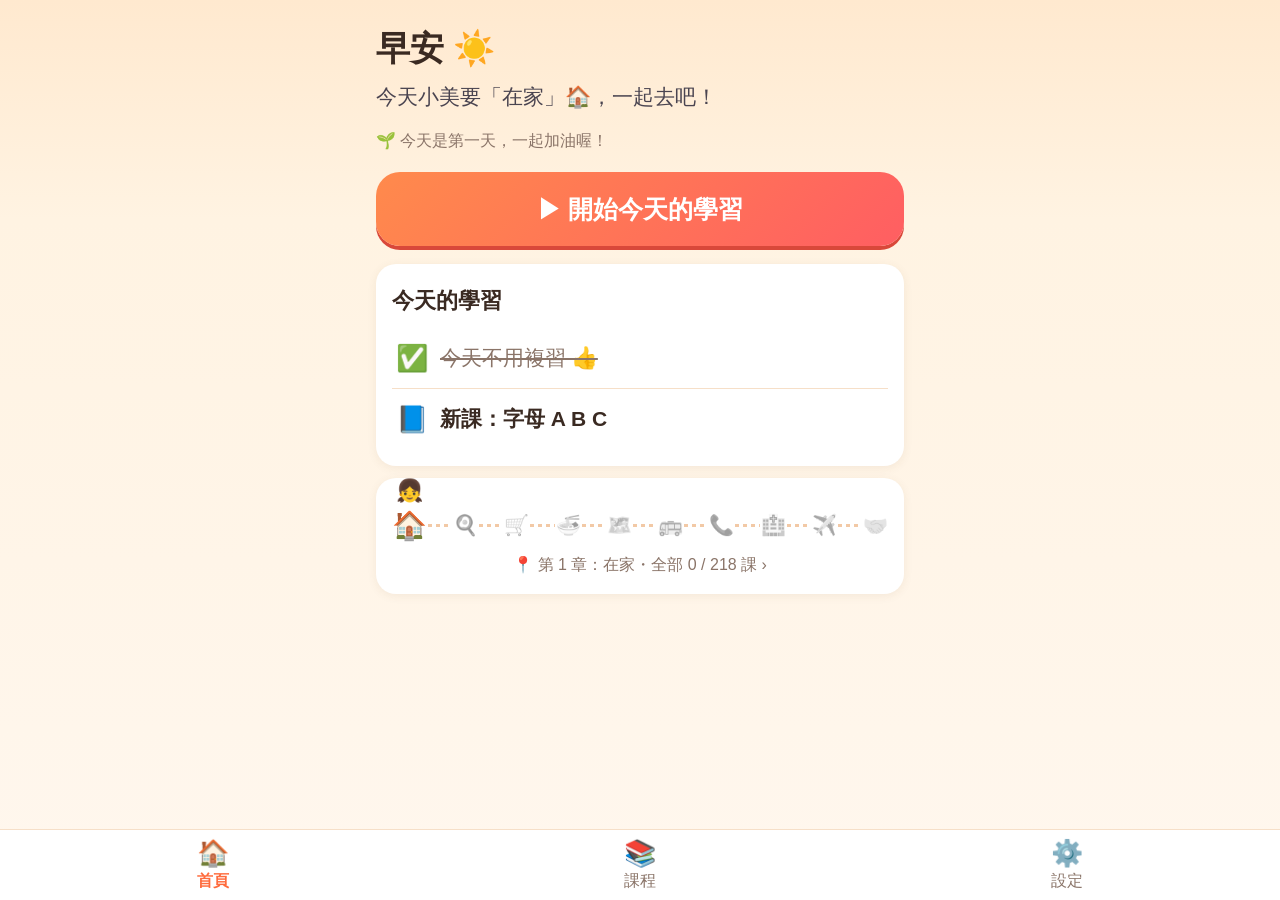
==== commit dadd646d: "怎麼看懂英文: 10 short lessons + sentence splitter tool (v9)" ====
--- a/english.html
+++ b/english.html
@@ -247,6 +247,37 @@
 .stop.ok .pin{background:#d8f5e3;filter:none}.stop.cur .pin{background:#ffe0c8;filter:none;box-shadow:0 0 0 4px #ffb38a}
 .stop .st-t{flex:1}.stop .st-t b{display:block;font-size:21px}
 .mbar{display:block;height:8px;background:#f6e6d6;border-radius:6px;margin-top:6px;overflow:hidden}.mbar i{display:block;height:100%;background:linear-gradient(90deg,#ffb36b,#ff6b3d)}
+/* ---------- 🧠 怎麼看懂英文／拆句子小工具 ---------- */
+.k-N{background:#dcfce7;color:#15803d}.k-A{background:#f3e8ff;color:#7e22ce}.k-X{background:#e5e7eb;color:#374151}
+.uh{font-size:26px;text-align:center;margin:6px 0}
+.ucard{padding:14px}.ucard h3{margin:0 0 8px;font-size:21px}
+.blk{display:inline-flex;flex-direction:column;align-items:center;justify-content:center;gap:2px;border-radius:14px;padding:6px 10px;margin:4px 3px;border:2px solid transparent;font-family:inherit;min-width:44px;vertical-align:top;line-height:1.25}
+.blk b{font-size:22px}.blk i{font-style:normal;font-size:15px;font-weight:700;opacity:.9}.blk u{text-decoration:none;font-size:12px;font-weight:700;opacity:.65}
+.blk s{text-decoration:none;display:flex;gap:6px;flex-wrap:wrap;justify-content:center;border-top:1px dashed rgba(0,0,0,.18);margin-top:4px;padding-top:3px}
+.blk s em{font-style:normal;display:flex;flex-direction:column;align-items:center;font-size:13px;font-weight:700}.blk s q{quotes:none;font-size:12px;opacity:.7}
+.blk.ct{margin-left:-6px;min-width:0}
+.ublks.big .blk b{font-size:26px}.ublks.big .blk i{font-size:16px}
+.blk.now{outline:4px solid #f59e0b;transform:scale(1.08);transition:transform .15s}
+.urow{display:flex;align-items:center;gap:8px;flex-wrap:wrap;margin:4px 0}.ulab{font-size:22px;min-width:52px;font-weight:800;color:var(--c)}
+.ublks{display:flex;flex-wrap:wrap;align-items:flex-start;flex:1}.utxt{font-size:20px;font-weight:700}
+.mini{border:0;background:#fff1dd;border-radius:12px;padding:6px 10px;font-size:18px;cursor:pointer}
+.ulist .ur{display:grid;grid-template-columns:auto 1fr;gap:2px 12px;padding:8px 0;border-top:1px solid var(--line);align-items:center}.ulist .ur:first-child{border-top:0}
+.ulist .u0{font-size:24px;font-weight:900;color:var(--c);grid-row:span 2}.ulist .u1{font-size:20px;font-weight:800}.ulist .u2{font-size:17px;opacity:.75}
+.slash{font-size:22px;font-weight:800;text-align:center;margin:6px 0;line-height:2}.slash em{font-style:normal;color:#ef4444;font-weight:900}.slash .k{padding:2px 8px}
+.uzh{text-align:center;font-size:22px;font-weight:800;margin:8px 0;color:#9a3412}.uq{font-size:26px;font-weight:800;text-align:center;margin-bottom:8px}
+.opts{display:grid;gap:12px;margin:12px 0}
+.tapb{background:#fff;border:3px solid #fed7aa;cursor:pointer}.tapb b{font-size:26px}.tapb.shake,.blk.shake{animation:shk .35s}@keyframes shk{25%{transform:translateX(-6px)}75%{transform:translateX(6px)}}
+.blk.got{animation:okpop .45s ease}.tile2{cursor:pointer;border:3px solid rgba(0,0,0,.08)}.tile2.used{opacity:.25}
+.built{min-height:64px;border:3px dashed #fed7aa;border-radius:16px;padding:6px;margin:8px 0}
+.cutline{font-size:26px;font-weight:800;line-height:2.4;text-align:center}.cw{padding:0 2px}
+.gap{border:0;background:transparent;color:#d1d5db;font-size:30px;font-weight:900;padding:0 7px;cursor:pointer;min-width:30px}.gap.on{color:#ef4444;background:#fee2e2;border-radius:8px}.gap.bad{color:#b91c1c;background:#fecaca;text-decoration:line-through}
+.ucta{display:grid;grid-template-columns:auto 1fr;gap:0 12px;align-items:center;text-decoration:none;color:#fff;background:linear-gradient(135deg,#8b5cf6,#ec4899);border-radius:20px;padding:14px 16px;margin:10px 0;box-shadow:0 4px 12px rgba(139,92,246,.35)}
+.ucta span{font-size:40px;grid-row:span 2}.ucta b{font-size:23px}.ucta small{font-size:16px;opacity:.95}
+.ucta.tool{background:linear-gradient(135deg,#0ea5e9,#22c55e);box-shadow:0 4px 12px rgba(14,165,233,.3)}
+.sq{width:100%;box-sizing:border-box;font-size:20px;padding:12px 14px;border-radius:14px;border:2px solid #fed7aa;margin:8px 0}
+.chips{display:flex;gap:8px;margin:6px 0 10px}.chip{border:2px solid #fed7aa;background:#fff;border-radius:999px;padding:8px 16px;font-size:18px;font-weight:700;cursor:pointer}.chip.on{background:var(--c);color:#fff;border-color:var(--c)}
+.lt small{display:block;font-size:15px;opacity:.7;font-weight:600}
+.legend .blk{min-width:70px}
 </style>
 </head>
 <body>
@@ -1575,6 +1606,68 @@
  "s、h 手牽手，噓～安靜囉","c、h 手牽手，嘟嘴「去」一下","舌頭伸出來，輕輕吹口氣","c、k 好朋友，只唸一次「咳」","p、h 變成 f，w、h 唸 w","兩個 o 圓圓，「ㄨ～」像月亮","o、u 被踩到，「嗷」的一聲叫",
  "母音碰到 r，舌頭捲起來","er、ir、ur，通通唸「ㄦ」","兩個子音手牽手，中間不加「ㄜ」","子音拉著 r，嘴巴嘟起來","s 先吹氣，馬上接下一個"];
 })(window.APP_DATA);
+/* 每章的場景設定：地點、常出現的人、開場白（輪流用）、顏色課用的東西。每一課的場景由該課自己的字和句子組成（見 app.js genScene）。 */
+(function(D){
+const o = t => t.trim().split('\n').map(l=>l.split('|').map(x=>x.trim()));
+D.chap = [
+ {place:'小美家', who:'小美', obj:'cat', objZh:'貓', open:o(`小美|Welcome to my home!|歡迎來我家！
+Amy|Your home is so nice.|你家好漂亮。
+小美|Come and sit down.|來坐吧。
+Amy|What are you doing, Mei?|小美，你在做什麼？
+小美|Let's play a game.|我們來玩遊戲。`)},
+ {place:'早餐桌', who:'媽媽', obj:'apple', objZh:'蘋果', open:o(`媽媽|Breakfast is ready!|早餐好了！
+小美|Good morning, Amy!|Amy 早安！
+Amy|It smells good!|好香喔！
+媽媽|Eat slowly.|慢慢吃。
+小美|I'm so hungry.|我好餓。`)},
+ {place:'市場', who:'老闆', obj:'bag', objZh:'包包', open:o(`老闆|Welcome!|歡迎光臨！
+Amy|This market is busy.|這個市場好熱鬧。
+小美|Let's look around.|我們逛逛吧。
+老闆|Fresh and cheap!|又新鮮又便宜！
+Amy|So many things!|東西好多！`)},
+ {place:'餐廳', who:'服務生', obj:'cup', objZh:'杯子', open:o(`服務生|Welcome! Here's the menu.|歡迎！這是菜單。
+Amy|This place is nice.|這家店不錯。
+小美|Let's order.|我們點餐吧。
+服務生|Are you ready to order?|可以點餐了嗎？
+小美|I'm hungry!|我餓了！`)},
+ {place:'街上', who:'路人', obj:'car', objZh:'車子', open:o(`Amy|Excuse me.|不好意思。
+小美|Let's check the map.|我們看一下地圖。
+路人|Can I help you?|需要幫忙嗎？
+Amy|I think we're lost.|我們好像迷路了。
+小美|This way!|走這邊！`)},
+ {place:'公車上', who:'司機', obj:'bus', objZh:'公車', open:o(`司機|Hello! Please get on.|你好！請上車。
+Amy|The bus is here!|公車來了！
+小美|Let's sit here.|我們坐這裡。
+司機|Next stop!|下一站！
+Amy|This bus is fast.|這台公車好快。`)},
+ {place:'電話裡', who:'Amy', obj:'phone', objZh:'手機', open:o(`小美|Hello? Amy?|喂？Amy 嗎？
+Amy|Hi, Mei! It's me.|嗨小美！是我。
+小美|Can you hear me?|聽得到嗎？
+Amy|I have a question.|我有個問題。
+小美|Let me tell you something.|跟你說一件事。`)},
+ {place:'診所', who:'醫生', obj:'pill', objZh:'藥丸', open:o(`醫生|Hello, please sit down.|你好，請坐。
+醫生|How do you feel?|你覺得怎樣？
+小美|I don't feel well.|我不太舒服。
+Amy|Don't worry, Mei.|小美別擔心。
+醫生|Let me check.|我看看。`)},
+ {place:'機場', who:'地勤', obj:'plane', objZh:'飛機', open:o(`地勤|Welcome to the airport.|歡迎來到機場。
+小美|I'm so excited!|我好興奮！
+Amy|Our trip starts now!|旅行開始了！
+地勤|Have a good flight.|祝你飛行愉快。
+小美|Look at the plane!|看那台飛機！`)},
+ {place:'咖啡店', who:'Tom', obj:'shirt', objZh:'襯衫', open:o(`Tom|Hi! I'm Tom.|嗨！我是 Tom。
+小美|Nice to meet you!|很高興認識你！
+Amy|This is my friend Mei.|這是我朋友小美。
+Tom|Let's talk!|我們聊聊吧！
+小美|You're so nice.|你人好好。`)}
+];
+})(window.APP_DATA);
+</script>
+<script>/* 怎麼看懂英文：拆句資料（chunked）與 10 個小課（under）。內容為原創。 */
+(function(D){
+D.chunked=[["Good morning.","早安。","常用句子・打招呼",[["X","Good morning","早安","好/早上","."]]],["Good afternoon.","午安。","常用句子・打招呼",[["X","Good afternoon","午安","好/下午","."]]],["Good evening.","晚安（晚上見面時）。","常用句子・打招呼",[["X","Good evening","晚安","好/傍晚","."]]],["Good night.","晚安（睡前）。","常用句子・打招呼",[["X","Good night","晚安","好/晚上","."]]],["How are you?","你好嗎？","常用句子・打招呼",[["Q","How","怎麼","怎麼",""],["V","are","是","是",""],["S","you","你","你","?"]]],["I'm fine, thank you.","我很好，謝謝。","常用句子・打招呼",[["S","I","我","我",""],["V","'m","是","是",""],["C","fine","很好","很好",","],["X","thank you","謝謝你","謝謝/你","."]]],["And you?","你呢？","常用句子・打招呼",[["X","And","那","和",""],["S","you","你","你","?"]]],["Nice to meet you.","很高興認識你。","常用句子・打招呼",[["X","Nice to meet you","很高興認識你","很好/到/認識/你","."]]],["See you later.","待會見。","常用句子・打招呼",[["X","See you later","待會見","看見/你/等一下","."]]],["See you tomorrow.","明天見。","常用句子・打招呼",[["X","See you tomorrow","明天見","看見/你/明天","."]]],["Thank you very much.","非常謝謝你。","常用句子・打招呼",[["X","Thank you","謝謝你","謝謝/你",""],["C","very much","非常","非常/多","!"]]],["You're welcome.","不客氣。","常用句子・打招呼",[["X","You're welcome","不客氣","你是/歡迎","."]]],["My name is Lin.","我的名字是林。","常用句子・自我介紹",[["S","My name","我的名字","我的/名字",""],["V","is","是","是",""],["C","Lin","林","林","."]]],["What's your name?","你叫什麼名字？","常用句子・自我介紹",[["Q","What","什麼","什麼",""],["V","'s","是","是",""],["S","your name","你的名字","你的/名字","?"]]],["I'm from Taiwan.","我來自台灣。","常用句子・自我介紹",[["S","I","我","我",""],["V","'m","是","是",""],["P","from Taiwan","來自台灣","從/台灣","."]]],["Where are you from?","你來自哪裡？","常用句子・自我介紹",[["Q","Where","哪裡","哪裡",""],["V","are","是","是",""],["S","you","你","你",""],["P","from","來自","從","?"]]],["I live in Taipei.","我住在台北。","常用句子・自我介紹",[["S","I","我","我",""],["V","live","住","住",""],["P","in Taipei","在台北","在/台北","."]]],["I'm fifty years old.","我五十歲。","常用句子・自我介紹",[["S","I","我","我",""],["V","'m","是","是",""],["C","fifty years old","五十歲","五十/歲/歲","."]]],["How old are you?","你幾歲？","常用句子・自我介紹",[["Q","How old","幾歲","怎麼/歲",""],["V","are","是","是",""],["S","you","你","你","?"]]],["I'm a teacher.","我是老師。","常用句子・自我介紹",[["S","I","我","我",""],["V","'m","是","是",""],["C","a teacher","老師","·/老師","."]]],["What do you do?","你做什麼工作？","常用句子・自我介紹",[["Q","What","什麼","什麼",""],["V","do","（疑問助動詞）","（疑問助動詞）",""],["S","you","你","你",""],["V","do","做","（疑問助動詞）","?"]]],["I have two children.","我有兩個小孩。","常用句子・自我介紹",[["S","I","我","我",""],["V","have","有","有",""],["O","two children","兩個小孩","二/小孩","."]]],["I like music.","我喜歡音樂。","常用句子・自我介紹",[["S","I","我","我",""],["V","like","喜歡","喜歡",""],["O","music","音樂","音樂","."]]],["I'm learning English.","我正在學英文。","常用句子・自我介紹",[["S","I","我","我",""],["V","'m learning","正在學","是/正在學",""],["O","English","英文","英文","."]]],["My English is not good.","我的英文不好。","常用句子・自我介紹",[["S","My English","我的英文","我的/英文",""],["V","is not","不是","是/不",""],["C","good","好","好","."]]],["I speak Chinese.","我說中文。","常用句子・自我介紹",[["S","I","我","我",""],["V","speak","說","說",""],["O","Chinese","中文","中文","."]]],["This is my wife.","這是我太太。","常用句子・自我介紹",[["S","This","這個","這個",""],["V","is","是","是",""],["C","my wife","我的妻子","我的/妻子","."]]],["What is this?","這是什麼？","常用句子・問問題",[["Q","What","什麼","什麼",""],["V","is","是","是",""],["S","this","這個","這個","?"]]],["Where is the bathroom?","廁所在哪裡？","常用句子・問問題",[["Q","Where","哪裡","哪裡",""],["V","is","是","是",""],["S","the bathroom","廁所","·/廁所","?"]]],["What time is it?","現在幾點？","常用句子・問問題",[["Q","What time","幾點","什麼/時間",""],["V","is","是","是",""],["S","it","它","它","?"]]],["Can you help me?","你可以幫我嗎？","常用句子・問問題",[["V","Can","可以","可以",""],["S","you","你","你",""],["V","help","幫忙","幫忙",""],["O","me","我","我","?"]]],["Do you speak Chinese?","你會說中文嗎？","常用句子・問問題",[["V","Do","（疑問助動詞）","（疑問助動詞）",""],["S","you","你","你",""],["V","speak","說","說",""],["O","Chinese","中文","中文","?"]]],["Can you say that again?","你可以再說一次嗎？","常用句子・問問題",[["V","Can","可以","可以",""],["S","you","你","你",""],["V","say","說","說",""],["O","that","那個","那個",""],["C","again","再一次","再一次","?"]]],["Please speak slowly.","請說慢一點。","常用句子・問問題",[["X","Please","請","請",""],["V","speak","說","說",""],["C","slowly","慢慢地","慢慢地","."]]],["I don't understand.","我聽不懂。","常用句子・問問題",[["S","I","我","我",""],["V","don't understand","不懂","不/懂","."]]],["What does this mean?","這是什麼意思？","常用句子・問問題",[["Q","What","什麼","什麼",""],["V","does","（疑問助動詞）","（問）",""],["S","this","這個","這個",""],["V","mean","是什麼意思","意思","?"]]],["How do you say this in English?","這個用英文怎麼說？","常用句子・問問題",[["Q","How","怎麼","怎麼",""],["V","do","（疑問助動詞）","（疑問助動詞）",""],["S","you","你","你",""],["V","say","說","說",""],["O","this","這個","這個",""],["P","in English","用英文","在/英文","?"]]],["Is this OK?","這樣可以嗎？","常用句子・問問題",[["V","Is","是","是",""],["S","this","這個","這個",""],["C","OK","好嗎","好","?"]]],["Who is that?","那是誰？","常用句子・問問題",[["Q","Who","誰","誰",""],["V","is","是","是",""],["S","that","那個","那個","?"]]],["How much is this?","這個多少錢？","常用句子・購物",[["Q","How much","多少錢","怎麼/多",""],["V","is","是","是",""],["S","this","這個","這個","?"]]],["It's too expensive.","太貴了。","常用句子・購物",[["S","It","它","它",""],["V","'s","是","是",""],["C","too expensive","太貴了","太/貴","."]]],["Do you have a smaller one?","有小一點的嗎？","常用句子・購物",[["V","Do","（疑問助動詞）","（疑問助動詞）",""],["S","you","你","你",""],["V","have","有","有",""],["O","a smaller one","小一點的","·/小一點/一","?"]]],["Can I try it on?","我可以試穿嗎？","常用句子・購物",[["V","Can","可以","可以",""],["S","I","我","我",""],["V","try","試","試",""],["O","it","它","它",""],["P","on","穿上去","在","?"]]],["I'm just looking.","我只是看看。","常用句子・購物",[["S","I","我","我",""],["V","'m just looking","只是看看","是/只是/看","."]]],["I'll take it.","我要買這個。","常用句子・購物",[["S","I","我","我",""],["V","'ll take","就買","會/拿",""],["O","it","這個","它","."]]],["Can I pay by card?","可以刷卡嗎？","常用句子・購物",[["V","Can","可以","可以",""],["S","I","我","我",""],["V","pay","付錢","付錢",""],["P","by card","用卡","用/卡","?"]]],["Cash, please.","我付現金。","常用句子・購物",[["O","Cash","現金","現金",","],["X","please","請","請","."]]],["Do you have this in red?","這個有紅色的嗎？","常用句子・購物",[["V","Do","（疑問助動詞）","（疑問助動詞）",""],["S","you","你","你",""],["V","have","有","有",""],["O","this","這個","這個",""],["P","in red","紅色的","在/紅色","?"]]],["Can I have a bag?","可以給我一個袋子嗎？","常用句子・購物",[["V","Can","可以","可以",""],["S","I","我","我",""],["V","have","有","有",""],["O","a bag","包包","·/包包","?"]]],["Where can I buy water?","哪裡可以買水？","常用句子・購物",[["Q","Where","哪裡","哪裡",""],["V","can","可以","可以",""],["S","I","我","我",""],["V","buy","買","買",""],["O","water","水","水","?"]]],["Can you give me a discount?","可以打折嗎？","常用句子・購物",[["V","Can","可以","可以",""],["S","you","你","你",""],["V","give","給","給",""],["O","me","我","我",""],["O","a discount","一個折扣","·/折扣","?"]]],["I want this one.","我要這個。","常用句子・購物",[["S","I","我","我",""],["V","want","想要","想要",""],["O","this one","這個","這個/一","."]]],["Can I get a receipt?","可以給我收據嗎？","常用句子・購物",[["V","Can","可以","可以",""],["S","I","我","我",""],["V","get","拿到","到",""],["O","a receipt","收據","·/收據","?"]]],["Thank you, bye!","謝謝，再見！","常用句子・購物",[["X","Thank you","謝謝你","謝謝/你",","],["X","bye","再見","再見","!"]]],["A table for two, please.","兩位，謝謝。","常用句子・餐廳",[["O","A table for two","兩個人的位子","·/桌子/給/二",","],["X","please","請","請","."]]],["Can I see the menu?","可以看菜單嗎？","常用句子・餐廳",[["V","Can","可以","可以",""],["S","I","我","我",""],["V","see","看見","看見",""],["O","the menu","菜單","·/菜單","?"]]],["I would like this.","我想要這個。","常用句子・餐廳",[["S","I","我","我",""],["V","would like","想要","想要/喜歡",""],["O","this","這個","這個","."]]],["Water, please.","請給我水。","常用句子・餐廳",[["O","Water","水","水",","],["X","please","請","請","."]]],["No ice, please.","請不要加冰。","常用句子・餐廳",[["X","No","不要","不",""],["O","ice","冰塊","冰",","],["X","please","請","請","."]]],["Not spicy, please.","請不要辣。","常用句子・餐廳",[["C","Not spicy","不要辣","不/辣",","],["X","please","請","請","."]]],["I'm vegetarian.","我吃素。","常用句子・餐廳",[["S","I","我","我",""],["V","'m","是","是",""],["C","vegetarian","吃素","吃素","."]]],["It's delicious!","很好吃！","常用句子・餐廳",[["S","It","它","它",""],["V","'s","是","是",""],["C","delicious","好吃","好吃","!"]]],["The check, please.","請給我帳單。","常用句子・餐廳",[["O","The check","帳單","·/帳單",","],["X","please","請","請","."]]],["Can I have a fork?","可以給我一支叉子嗎？","常用句子・餐廳",[["V","Can","可以","可以",""],["S","I","我","我",""],["V","have","有","有",""],["O","a fork","叉子","·/叉子","?"]]],["One coffee, please.","一杯咖啡，謝謝。","常用句子・餐廳",[["O","One coffee","一杯咖啡","一/咖啡",","],["X","please","請","請","."]]],["To go, please.","外帶，謝謝。","常用句子・餐廳",[["X","To go","外帶","到/去",","],["X","please","請","請","."]]],["For here, please.","內用，謝謝。","常用句子・餐廳",[["X","For here","內用","給/這裡",","],["X","please","請","請","."]]],["I'm full.","我吃飽了。","常用句子・餐廳",[["S","I","我","我",""],["V","'m","是","是",""],["C","full","飽","飽","."]]],["What do you recommend?","你推薦什麼？","常用句子・餐廳",[["Q","What","什麼","什麼",""],["V","do","（疑問助動詞）","（疑問助動詞）",""],["S","you","你","你",""],["V","recommend","推薦","推薦","?"]]],["Excuse me.","不好意思（打擾一下）。","常用句子・問路",[["X","Excuse me","不好意思","原諒/我","."]]],["Where is the station?","車站在哪裡？","常用句子・問路",[["Q","Where","哪裡","哪裡",""],["V","is","是","是",""],["S","the station","車站","·/車站","?"]]],["How do I get there?","我要怎麼去那裡？","常用句子・問路",[["Q","How","怎麼","怎麼",""],["V","do","（疑問助動詞）","（疑問助動詞）",""],["S","I","我","我",""],["V","get","拿到","到",""],["P","there","那裡","那裡","?"]]],["Go straight.","直走。","常用句子・問路",[["V","Go","去","去",""],["P","straight","直直地","直直地","."]]],["Turn left.","左轉。","常用句子・問路",[["V","Turn","轉","轉",""],["P","left","左邊","左邊","."]]],["Turn right.","右轉。","常用句子・問路",[["V","Turn","轉","轉",""],["P","right","右邊","右邊","."]]],["It's on the left.","在左邊。","常用句子・問路",[["S","It","它","它",""],["V","'s","是","是",""],["P","on the left","在左邊","在/·/左邊","."]]],["It's on the right.","在右邊。","常用句子・問路",[["S","It","它","它",""],["V","'s","是","是",""],["P","on the right","在右邊","在/·/右邊","."]]],["Is it far?","很遠嗎？","常用句子・問路",[["V","Is","是","是",""],["S","it","它","它",""],["C","far","遠","遠","?"]]],["It's near here.","就在這附近。","常用句子・問路",[["S","It","它","它",""],["V","'s","是","是",""],["P","near here","在這附近","近/這裡","."]]],["I'm lost.","我迷路了。","常用句子・問路",[["S","I","我","我",""],["V","'m","是","是",""],["C","lost","迷路了","不見了","."]]],["Can you show me on the map?","可以在地圖上指給我看嗎？","常用句子・問路",[["V","Can","可以","可以",""],["S","you","你","你",""],["V","show","指給","給…看",""],["O","me","我看","我",""],["P","on the map","在地圖上","在/·/地圖","?"]]],["It's next to the bank.","在銀行旁邊。","常用句子・問路",[["S","It","它","它",""],["V","'s","是","是",""],["P","next to the bank","在銀行旁邊","旁邊/到/·/銀行","."]]],["How long does it take?","要多久時間？","常用句子・問路",[["Q","How long","多久","怎麼/長",""],["V","does","（疑問助動詞）","（問）",""],["S","it","它","它",""],["V","take","花（時間）","拿","?"]]],["Where is the bus stop?","公車站在哪裡？","常用句子・問路",[["Q","Where","哪裡","哪裡",""],["V","is","是","是",""],["S","the bus stop","公車站","·/公車/站","?"]]],["Here is my passport.","這是我的護照。","常用句子・旅行",[["X","Here","這裡","這裡",""],["V","is","是","是",""],["S","my passport","我的護照","我的/護照","."]]],["I have a reservation.","我有預訂。","常用句子・旅行",[["S","I","我","我",""],["V","have","有","有",""],["O","a reservation","預訂","·/預訂","."]]],["I want to check in.","我要辦理入住。","常用句子・旅行",[["S","I","我","我",""],["V","want to check in","想要辦入住","想要/到/帳單/在","."]]],["I want to check out.","我要退房。","常用句子・旅行",[["S","I","我","我",""],["V","want to check out","想要退房","想要/到/帳單/出","."]]],["What time is breakfast?","早餐幾點？","常用句子・旅行",[["Q","What time","幾點","什麼/時間",""],["V","is","是","是",""],["S","breakfast","早餐","早餐","?"]]],["What's the Wi-Fi password?","Wi-Fi 密碼是什麼？","常用句子・旅行",[["Q","What","什麼","什麼",""],["V","'s","是","是",""],["S","the Wi-Fi password","Wi-Fi密碼","·/Wi-Fi/密碼","?"]]],["One ticket to London, please.","一張到倫敦的票，謝謝。","常用句子・旅行",[["O","One ticket","一張票","一/票",""],["P","to London","到倫敦","到/倫敦",","],["X","please","請","請","."]]],["Where is gate five?","五號登機門在哪裡？","常用句子・旅行",[["Q","Where","哪裡","哪裡",""],["V","is","是","是",""],["S","gate five","五號登機門","登機門/五","?"]]],["I'm here on vacation.","我是來度假的。","常用句子・旅行",[["S","I","我","我",""],["V","'m","是","是",""],["P","here on vacation","在這裡度假","這裡/在/度假","."]]],["I'll stay for five days.","我會待五天。","常用句子・旅行",[["S","I","我","我",""],["V","'ll stay","會待","會/待",""],["P","for five days","待五天","給/五/天","."]]],["Please take me to this hotel.","請帶我到這家飯店。","常用句子・旅行",[["X","Please","請","請",""],["V","take","帶","拿",""],["O","me","我","我",""],["P","to this hotel","到這間飯店","到/這個/飯店","."]]],["Can you take a photo for us?","可以幫我們拍張照嗎？","常用句子・旅行",[["V","Can","可以","可以",""],["S","you","你","你",""],["V","take","拍","拿",""],["O","a photo","照片","·/照片",""],["P","for us","幫我們","給/我們","?"]]],["Where is the taxi stand?","計程車招呼站在哪裡？","常用句子・旅行",[["Q","Where","哪裡","哪裡",""],["V","is","是","是",""],["S","the taxi stand","計程車招呼站","·/計程車/站","?"]]],["My room is 305.","我的房間是 305。","常用句子・旅行",[["S","My room","我的房間","我的/房間",""],["V","is","是","是",""],["C","305","305","305","."]]],["My luggage is lost.","我的行李不見了。","常用句子・旅行",[["S","My luggage","我的行李","我的/行李",""],["V","is","是","是",""],["C","lost","遺失了","不見了","."]]],["Hello, this is Lin.","喂，我是林。","常用句子・講電話",[["X","Hello","你好","你好",","],["S","this","這個","這個",""],["V","is","是","是",""],["C","Lin","小美","林","."]]],["Who's calling?","請問是哪位？","常用句子・講電話",[["Q","Who","誰","誰",""],["V","'s calling","在打來","是/打電話","?"]]],["Can I speak to Tom?","我可以跟湯姆說話嗎？","常用句子・講電話",[["V","Can","可以","可以",""],["S","I","我","我",""],["V","speak","說話","說",""],["P","to Tom","找湯姆","到/湯姆","?"]]],["Please hold on.","請稍等。","常用句子・講電話",[["X","Please","請","請",""],["V","hold on","稍等","等/在","."]]],["He's not here.","他不在。","常用句子・講電話",[["S","He","他","他",""],["V","'s not","不是","是/不",""],["P","here","這裡","這裡","."]]],["Can I leave a message?","我可以留言嗎？","常用句子・講電話",[["V","Can","可以","可以",""],["S","I","我","我",""],["V","leave","留下","留下",""],["O","a message","留言","·/留言","?"]]],["I'll call you back.","我會回電給你。","常用句子・講電話",[["S","I","我","我",""],["V","'ll call","會打給","會/打電話",""],["O","you","你","你",""],["P","back","回去","背","."]]],["Sorry, wrong number.","抱歉，打錯了。","常用句子・講電話",[["X","Sorry","對不起","對不起",","],["C","wrong number","打錯了","錯/號碼","."]]],["What's your phone number?","你的電話號碼是多少？","常用句子・講電話",[["Q","What","什麼","什麼",""],["V","'s","是","是",""],["S","your phone number","你的電話號碼","你的/電話/號碼","?"]]],["I can't hear you.","我聽不到你。","常用句子・講電話",[["S","I","我","我",""],["V","can't hear","不能聽到","不能/聽到",""],["O","you","你","你","."]]],["Call the police!","快報警！","常用句子・緊急與身體不適",[["V","Call","打電話","打電話",""],["O","the police","警察","·/警察","!"]]],["Call an ambulance!","叫救護車！","常用句子・緊急與身體不適",[["V","Call","打電話","打電話",""],["O","an ambulance","救護車","·/救護車","!"]]],["I need a doctor.","我需要醫生。","常用句子・緊急與身體不適",[["S","I","我","我",""],["V","need","需要","需要",""],["O","a doctor","醫生","·/醫生","."]]],["I'm sick.","我生病了。","常用句子・緊急與身體不適",[["S","I","我","我",""],["V","'m","是","是",""],["C","sick","生病","生病","."]]],["It hurts here.","這裡痛。","常用句子・緊急與身體不適",[["S","It","它","它",""],["V","hurts","痛","痛",""],["P","here","這裡","這裡","."]]],["I have a headache.","我頭痛。","常用句子・緊急與身體不適",[["S","I","我","我",""],["V","have","有","有",""],["O","a headache","頭痛","·/頭痛","."]]],["I have a fever.","我發燒了。","常用句子・緊急與身體不適",[["S","I","我","我",""],["V","have","有","有",""],["O","a fever","發燒","·/發燒","."]]],["Where is the hospital?","醫院在哪裡？","常用句子・緊急與身體不適",[["Q","Where","哪裡","哪裡",""],["V","is","是","是",""],["S","the hospital","醫院","·/醫院","?"]]],["I lost my wallet.","我的錢包掉了。","常用句子・緊急與身體不適",[["S","I","我","我",""],["V","lost","弄丟了","不見了",""],["O","my wallet","我的皮夾","我的/錢包","."]]],["Be careful!","小心！","常用句子・緊急與身體不適",[["V","Be","是","是",""],["C","careful","小心","小心","!"]]],["I'm allergic to peanuts.","我對花生過敏。","常用句子・緊急與身體不適",[["S","I","我","我",""],["V","'m","是","是",""],["C","allergic","過敏","過敏",""],["P","to peanuts","對花生","到/花生","."]]],["Please call my family.","請打電話給我家人。","常用句子・緊急與身體不適",[["X","Please","請","請",""],["V","call","打電話","打電話",""],["O","my family","我的家人","我的/家人","."]]],["Is there a pharmacy near here?","這附近有藥局嗎？","常用句子・緊急與身體不適",[["V","Is","是","是",""],["X","there","有","那裡",""],["S","a pharmacy","藥局","·/藥局",""],["P","near here","在這附近","近/這裡","?"]]],["I'm hungry.","我餓了。","常用句子・日常與心情",[["S","I","我","我",""],["V","'m","是","是",""],["C","hungry","餓","餓","."]]],["I'm tired.","我累了。","常用句子・日常與心情",[["S","I","我","我",""],["V","'m","是","是",""],["C","tired","累","累","."]]],["I'm happy.","我很開心。","常用句子・日常與心情",[["S","I","我","我",""],["V","'m","是","是",""],["C","happy","快樂","快樂","."]]],["I don't know.","我不知道。","常用句子・日常與心情",[["S","I","我","我",""],["V","don't know","不知道","不/知道","."]]],["I think so.","我想是吧。","常用句子・日常與心情",[["S","I","我","我",""],["V","think","想","想",""],["O","so","是這樣","非常","."]]],["No problem.","沒問題。","常用句子・日常與心情",[["X","No problem","沒問題","不/問題","."]]],["Wait a minute.","等一下。","常用句子・日常與心情",[["V","Wait","等","等",""],["O","a minute","一下","·/分鐘","."]]],["Let's go!","我們走吧！","常用句子・日常與心情",[["V","Let's go","我們走吧","我們來/去","!"]]],["Good job!","做得好！","常用句子・日常與心情",[["X","Good job","做得好","好/工作","!"]]],["Take care.","保重。","常用句子・日常與心情",[["V","Take care","保重","拿/保重","."]]],["It's three o'clock.","現在三點。","常用句子・時間與天氣",[["S","It","它","它",""],["V","'s","是","是",""],["C","three o'clock","三點鐘","三/點鐘","."]]],["What day is it today?","今天星期幾？","常用句子・時間與天氣",[["Q","What day","星期幾","什麼/天",""],["V","is","是","是",""],["S","it","它","它",""],["T","today","今天","今天","?"]]],["Today is Monday.","今天星期一。","常用句子・時間與天氣",[["S","Today","今天","今天",""],["V","is","是","是",""],["C","Monday","星期一","星期一","."]]],["It's hot today.","今天很熱。","常用句子・時間與天氣",[["S","It","它","它",""],["V","'s","是","是",""],["C","hot","熱","熱",""],["T","today","今天","今天","."]]],["It's cold.","好冷。","常用句子・時間與天氣",[["S","It","它","它",""],["V","'s","是","是",""],["C","cold","冷","冷","."]]],["It's raining.","在下雨。","常用句子・時間與天氣",[["S","It","它","它",""],["V","'s raining","正在下雨","是/下雨","."]]],["It's sunny.","是晴天。","常用句子・時間與天氣",[["S","It","它","它",""],["V","'s","是","是",""],["C","sunny","晴天","晴天","."]]],["See you on Friday.","星期五見。","常用句子・時間與天氣",[["V","See","看見","看見",""],["O","you","你","你",""],["T","on Friday","在星期五","在/星期五","."]]],["I'm late.","我遲到了。","常用句子・時間與天氣",[["S","I","我","我",""],["V","'m","是","是",""],["C","late","遲到","遲到","."]]],["What's the weather like?","天氣怎麼樣？","常用句子・時間與天氣",[["Q","What","什麼","什麼",""],["V","'s","是","是",""],["S","the weather","天氣","·/天氣",""],["V","like","像什麼","喜歡","?"]]],["I am happy.","我是／我很 快樂。","句型・I am ___.",[["S","I","我","我",""],["V","am","是","是",""],["C","happy","快樂","快樂","."]]],["I am tired.","我是／我很 累。","句型・I am ___.",[["S","I","我","我",""],["V","am","是","是",""],["C","tired","累","累","."]]],["I am hungry.","我是／我很 餓。","句型・I am ___.",[["S","I","我","我",""],["V","am","是","是",""],["C","hungry","餓","餓","."]]],["I am a teacher.","我是／我很 老師。","句型・I am ___.",[["S","I","我","我",""],["V","am","是","是",""],["C","a teacher","老師","·/老師","."]]],["I am from Taiwan.","我是／我很 來自台灣。","句型・I am ___.",[["S","I","我","我",""],["V","am","是","是",""],["P","from Taiwan","來自台灣","從/台灣","."]]],["This is my bag.","這是 我的包包。","句型・This is ___.",[["S","This","這個","這個",""],["V","is","是","是",""],["C","my bag","我的包包","我的/包包","."]]],["This is my friend.","這是 我的朋友。","句型・This is ___.",[["S","This","這個","這個",""],["V","is","是","是",""],["C","my friend","我的朋友","我的/朋友","."]]],["This is my phone.","這是 我的手機。","句型・This is ___.",[["S","This","這個","這個",""],["V","is","是","是",""],["C","my phone","我的電話","我的/電話","."]]],["This is a map.","這是 一張地圖。","句型・This is ___.",[["S","This","這個","這個",""],["V","is","是","是",""],["C","a map","地圖","·/地圖","."]]],["This is my husband.","這是 我先生。","句型・This is ___.",[["S","This","這個","這個",""],["V","is","是","是",""],["C","my husband","我的丈夫","我的/丈夫","."]]],["I want water.","我想要 水。","句型・I want ___.",[["S","I","我","我",""],["V","want","想要","想要",""],["O","water","水","水","."]]],["I want coffee.","我想要 咖啡。","句型・I want ___.",[["S","I","我","我",""],["V","want","想要","想要",""],["O","coffee","咖啡","咖啡","."]]],["I want rice.","我想要 飯。","句型・I want ___.",[["S","I","我","我",""],["V","want","想要","想要",""],["O","rice","米飯","米飯","."]]],["I want a taxi.","我想要 一台計程車。","句型・I want ___.",[["S","I","我","我",""],["V","want","想要","想要",""],["O","a taxi","計程車","·/計程車","."]]],["I like cats.","我喜歡 貓。","句型・I like ___.",[["S","I","我","我",""],["V","like","喜歡","喜歡",""],["O","cats","貓","貓","."]]],["I like tea.","我喜歡 茶。","句型・I like ___.",[["S","I","我","我",""],["V","like","喜歡","喜歡",""],["O","tea","茶","茶","."]]],["I like fruit.","我喜歡 水果。","句型・I like ___.",[["S","I","我","我",""],["V","like","喜歡","喜歡",""],["O","fruit","水果","水果","."]]],["I like my family.","我喜歡 我的家人。","句型・I like ___.",[["S","I","我","我",""],["V","like","喜歡","喜歡",""],["O","my family","我的家人","我的/家人","."]]],["I don't like milk.","我不喜歡 牛奶。","句型・I don't like ___.",[["S","I","我","我",""],["V","don't like","不喜歡","不/喜歡",""],["O","milk","牛奶","牛奶","."]]],["I don't like snakes.","我不喜歡 蛇。","句型・I don't like ___.",[["S","I","我","我",""],["V","don't like","不喜歡","不/喜歡",""],["O","snakes","蛇","蛇","."]]],["I don't like hot weather.","我不喜歡 熱天氣。","句型・I don't like ___.",[["S","I","我","我",""],["V","don't like","不喜歡","不/喜歡",""],["O","hot weather","熱天氣","熱/天氣","."]]],["I don't like beer.","我不喜歡 啤酒。","句型・I don't like ___.",[["S","I","我","我",""],["V","don't like","不喜歡","不/喜歡",""],["O","beer","啤酒","啤酒","."]]],["I don't like rain.","我不喜歡 下雨。","句型・I don't like ___.",[["S","I","我","我",""],["V","don't like","不喜歡","不/喜歡",""],["O","rain","下雨","雨","."]]],["Do you have water?","你有 水 嗎？","句型・Do you have ___?",[["V","Do","（疑問助動詞）","（疑問助動詞）",""],["S","you","你","你",""],["V","have","有","有",""],["O","water","水","水","?"]]],["Do you have a map?","你有 地圖 嗎？","句型・Do you have ___?",[["V","Do","（疑問助動詞）","（疑問助動詞）",""],["S","you","你","你",""],["V","have","有","有",""],["O","a map","地圖","·/地圖","?"]]],["Do you have a bag?","你有 袋子 嗎？","句型・Do you have ___?",[["V","Do","（疑問助動詞）","（疑問助動詞）",""],["S","you","你","你",""],["V","have","有","有",""],["O","a bag","包包","·/包包","?"]]],["Do you have an umbrella?","你有 雨傘 嗎？","句型・Do you have ___?",[["V","Do","（疑問助動詞）","（疑問助動詞）",""],["S","you","你","你",""],["V","have","有","有",""],["O","an umbrella","雨傘","·/雨傘","?"]]],["Where is the bank?","銀行 在哪裡？","句型・Where is ___?",[["Q","Where","哪裡","哪裡",""],["V","is","是","是",""],["S","the bank","銀行","·/銀行","?"]]],["Where is my key?","我的鑰匙 在哪裡？","句型・Where is ___?",[["Q","Where","哪裡","哪裡",""],["V","is","是","是",""],["S","my key","我的鑰匙","我的/鑰匙","?"]]],["Where is the hotel?","飯店 在哪裡？","句型・Where is ___?",[["Q","Where","哪裡","哪裡",""],["V","is","是","是",""],["S","the hotel","飯店","·/飯店","?"]]],["How much is the ticket?","這張票 多少錢？","句型・How much is ___?",[["Q","How much","多少錢","怎麼/多",""],["V","is","是","是",""],["S","the ticket","票","·/票","?"]]],["How much is the coffee?","這杯咖啡 多少錢？","句型・How much is ___?",[["Q","How much","多少錢","怎麼/多",""],["V","is","是","是",""],["S","the coffee","咖啡","·/咖啡","?"]]],["How much is the cake?","這個蛋糕 多少錢？","句型・How much is ___?",[["Q","How much","多少錢","怎麼/多",""],["V","is","是","是",""],["S","the cake","蛋糕","·/蛋糕","?"]]],["How much is the room?","這個房間 多少錢？","句型・How much is ___?",[["Q","How much","多少錢","怎麼/多",""],["V","is","是","是",""],["S","the room","房間","·/房間","?"]]],["Can I sit here?","我可以 坐這裡 嗎？","句型・Can I ___?",[["V","Can","可以","可以",""],["S","I","我","我",""],["V","sit","坐","坐",""],["P","here","這裡","這裡","?"]]],["Can I go now?","我可以 現在走 嗎？","句型・Can I ___?",[["V","Can","可以","可以",""],["S","I","我","我",""],["V","go","去","去",""],["T","now","現在","現在","?"]]],["Can you speak slowly?","你可以 說慢一點 嗎？","句型・Can you ___?",[["V","Can","可以","可以",""],["S","you","你","你",""],["V","speak","說","說",""],["C","slowly","慢慢地","慢慢地","?"]]],["Can you call a taxi?","你可以 叫計程車 嗎？","句型・Can you ___?",[["V","Can","可以","可以",""],["S","you","你","你",""],["V","call","打電話","打電話",""],["O","a taxi","計程車","·/計程車","?"]]],["Can you take a photo?","你可以 拍張照 嗎？","句型・Can you ___?",[["V","Can","可以","可以",""],["S","you","你","你",""],["V","take","拍","拿",""],["O","a photo","照片","·/照片","?"]]],["I'm going to eat.","我要（打算）吃飯。","句型・I'm going to ___.",[["S","I","我","我",""],["V","'m going to eat","要吃","是/去/到/吃","."]]],["I'm going to sleep.","我要（打算）睡覺。","句型・I'm going to ___.",[["S","I","我","我",""],["V","'m going to sleep","要睡覺","是/去/到/睡覺","."]]],["I'm going to go home.","我要（打算）回家。","句型・I'm going to ___.",[["S","I","我","我",""],["V","'m going to go","要去","是/去/到/去",""],["O","home","家","家","."]]],["I'm going to buy water.","我要（打算）買水。","句型・I'm going to ___.",[["S","I","我","我",""],["V","'m going to buy","要買","是/去/到/買",""],["O","water","水","水","."]]],["I'm going to study English.","我要（打算）讀英文。","句型・I'm going to ___.",[["S","I","我","我",""],["V","'m going to study","要讀書","是/去/到/讀書",""],["O","English","英文","英文","."]]],["I need help.","我需要 幫忙。","句型・I need ___.",[["S","I","我","我",""],["V","need","需要","需要",""],["O","help","幫忙","幫忙","."]]],["I need water.","我需要 水。","句型・I need ___.",[["S","I","我","我",""],["V","need","需要","需要",""],["O","water","水","水","."]]],["I need a taxi.","我需要 計程車。","句型・I need ___.",[["S","I","我","我",""],["V","need","需要","需要",""],["O","a taxi","計程車","·/計程車","."]]],["I need some rest.","我需要 休息一下。","句型・I need ___.",[["S","I","我","我",""],["V","need","需要","需要",""],["O","some rest","一點休息","一些/休息","."]]],["I have a dog.","我有 一隻狗。","句型・I have ___.",[["S","I","我","我",""],["V","have","有","有",""],["O","a dog","狗","·/狗","."]]],["I have a question.","我有 一個問題。","句型・I have ___.",[["S","I","我","我",""],["V","have","有","有",""],["O","a question","問題","·/問題","."]]],["Let's go.","我們一起 走 吧。","句型・Let's ___.",[["V","Let's go","我們走吧","我們來/去","."]]],["Let's eat.","我們一起 吃飯 吧。","句型・Let's ___.",[["V","Let's eat","我們吃吧","我們來/吃","."]]],["Let's take a photo.","我們一起 拍照 吧。","句型・Let's ___.",[["V","Let's take","我們來拍","我們來/拿",""],["O","a photo","一張照片","·/照片","."]]],["Let's take a taxi.","我們一起 搭計程車 吧。","句型・Let's ___.",[["V","Let's take","我們來搭","我們來/拿",""],["O","a taxi","計程車","·/計程車","."]]],["Let's go shopping.","我們一起 去購物 吧。","句型・Let's ___.",[["V","Let's go shopping","我們去逛街","我們來/去/購物","."]]],["I'd like a coffee, please.","我想要 一杯咖啡，麻煩你。","句型・I'd like ___, please.",[["S","I","我","我",""],["V","'d like","想要","想/喜歡",""],["O","a coffee","咖啡","·/咖啡",","],["X","please","請","請","."]]],["I'd like the chicken, please.","我想要 雞肉，麻煩你。","句型・I'd like ___, please.",[["S","I","我","我",""],["V","'d like","想要","想/喜歡",""],["O","the chicken","雞肉","·/雞肉",","],["X","please","請","請","."]]],["I'd like some water, please.","我想要 一些水，麻煩你。","句型・I'd like ___, please.",[["S","I","我","我",""],["V","'d like","想要","想/喜歡",""],["O","some water","一些水","一些/水",","],["X","please","請","請","."]]],["I'd like a table for two, please.","我想要 兩人桌，麻煩你。","句型・I'd like ___, please.",[["S","I","我","我",""],["V","'d like","想要","想/喜歡",""],["O","a table","一張桌子","·/桌子",""],["P","for two","兩個人","給/二",","],["X","please","請","請","."]]],["I'd like the check, please.","我想要 帳單，麻煩你。","句型・I'd like ___, please.",[["S","I","我","我",""],["V","'d like","想要","想/喜歡",""],["O","the check","帳單","·/帳單",","],["X","please","請","請","."]]],["What is that?","那個 是什麼？","句型・What is ___?",[["Q","What","什麼","什麼",""],["V","is","是","是",""],["S","that","那個","那個","?"]]],["What is your name?","你的名字 是什麼？","句型・What is ___?",[["Q","What","什麼","什麼",""],["V","is","是","是",""],["S","your name","你的名字","你的/名字","?"]]],["What is your phone number?","你的電話號碼 是什麼？","句型・What is ___?",[["Q","What","什麼","什麼",""],["V","is","是","是",""],["S","your phone number","你的電話號碼","你的/電話/號碼","?"]]],["What is the Wi-Fi password?","Wi-Fi 密碼 是什麼？","句型・What is ___?",[["Q","What","什麼","什麼",""],["V","is","是","是",""],["S","the Wi-Fi password","Wi-Fi密碼","·/Wi-Fi/密碼","?"]]],["Is there a bank near here?","這附近有 銀行 嗎？","句型・Is there ___ near here?",[["V","Is","是","是",""],["X","there","有","那裡",""],["S","a bank","一間銀行","·/銀行",""],["P","near here","在這附近","近/這裡","?"]]],["Is there a hotel near here?","這附近有 飯店 嗎？","句型・Is there ___ near here?",[["V","Is","是","是",""],["X","there","有","那裡",""],["S","a hotel","飯店","·/飯店",""],["P","near here","在這附近","近/這裡","?"]]],["Is there a supermarket near here?","這附近有 超市 嗎？","句型・Is there ___ near here?",[["V","Is","是","是",""],["X","there","有","那裡",""],["S","a supermarket","超市","·/超市",""],["P","near here","在這附近","近/這裡","?"]]],["Is there a hospital near here?","這附近有 醫院 嗎？","句型・Is there ___ near here?",[["V","Is","是","是",""],["X","there","有","那裡",""],["S","a hospital","醫院","·/醫院",""],["P","near here","在這附近","近/這裡","?"]]],["Is there a restaurant near here?","這附近有 餐廳 嗎？","句型・Is there ___ near here?",[["V","Is","是","是",""],["X","there","有","那裡",""],["S","a restaurant","餐廳","·/餐廳",""],["P","near here","在這附近","近/這裡","?"]]],["I can swim.","我會 游泳。","句型・I can ___.",[["S","I","我","我",""],["V","can swim","可以游泳","可以/游泳","."]]],["I can cook.","我會 煮菜。","句型・I can ___.",[["S","I","我","我",""],["V","can cook","可以煮","可以/煮","."]]],["I can sing.","我會 唱歌。","句型・I can ___.",[["S","I","我","我",""],["V","can sing","可以唱歌","可以/唱歌","."]]],["I can speak English.","我會 說英文。","句型・I can ___.",[["S","I","我","我",""],["V","can speak","可以說","可以/說",""],["O","English","英文","英文","."]]],["I can drive.","我會 開車。","句型・I can ___.",[["S","I","我","我",""],["V","can drive","可以開車","可以/開車","."]]],["Please wait.","請 等一下。","句型・Please ___.",[["X","Please","請","請",""],["V","wait","等","等","."]]],["Please sit down.","請 坐下。","句型・Please ___.",[["X","Please","請","請",""],["V","sit","坐","坐",""],["P","down","下","下","."]]],["Please come in.","請 進來。","句型・Please ___.",[["X","Please","請","請",""],["V","come","來","來",""],["P","in","在","在","."]]],["Please help me.","請 幫我。","句型・Please ___.",[["X","Please","請","請",""],["V","help","幫忙","幫忙",""],["O","me","我","我","."]]],["It's hot.","（它／天氣）很 熱。","句型・It's ___.",[["S","It","它","它",""],["V","'s","是","是",""],["C","hot","熱","熱","."]]],["It's delicious.","（它／天氣）很 好吃。","句型・It's ___.",[["S","It","它","它",""],["V","'s","是","是",""],["C","delicious","好吃","好吃","."]]],["It's expensive.","（它／天氣）很 貴。","句型・It's ___.",[["S","It","它","它",""],["V","'s","是","是",""],["C","expensive","貴","貴","."]]],["It's very beautiful.","（它／天氣）很 很漂亮。","句型・It's ___.",[["S","It","它","它",""],["V","'s","是","是",""],["C","very beautiful","非常漂亮","非常/漂亮","."]]],["What time is dinner?","晚餐 是幾點？","句型・What time is ___?",[["Q","What time","幾點","什麼/時間",""],["V","is","是","是",""],["S","dinner","晚餐","晚餐","?"]]],["What time is the train?","火車 是幾點？","句型・What time is ___?",[["Q","What time","幾點","什麼/時間",""],["V","is","是","是",""],["S","the train","火車","·/火車","?"]]],["What time is check-out?","退房 是幾點？","句型・What time is ___?",[["Q","What time","幾點","什麼/時間",""],["V","is","是","是",""],["S","check-out","退房","退房","?"]]],["What time is the next bus?","下一班公車 是幾點？","句型・What time is ___?",[["Q","What time","幾點","什麼/時間",""],["V","is","是","是",""],["S","the next bus","下一班公車","·/旁邊/公車","?"]]],["Hello! How are you?","你好！你好嗎？","對話・打招呼",[["X","Hello","你好","你好","!"],["Q","How","怎麼","怎麼",""],["V","are","是","是",""],["S","you","你","你","?"]]],["I'm fine, thank you. And you?","我很好，謝謝。你呢？","對話・打招呼",[["S","I","我","我",""],["V","'m","是","是",""],["C","fine","很好","很好",","],["X","thank you","謝謝你","謝謝/你","."],["X","And you","那你呢","和/你","?"]]],["I'm good, thanks.","我很好，謝謝。","對話・打招呼",[["S","I","我","我",""],["V","'m","是","是",""],["C","good","好","好",","],["X","thanks","謝謝","謝謝","."]]],["See you later!","待會見！","對話・打招呼",[["X","See you later","待會見","看見/你/等一下","!"]]],["Hi, I'm Tom. What's your name?","嗨，我是湯姆。你叫什麼名字？","對話・認識新朋友",[["X","Hi","嗨","嗨",","],["S","I","我","我",""],["V","'m","是","是",""],["C","Tom","湯姆","湯姆","."],["Q","What","什麼","什麼",""],["V","'s","是","是",""],["S","your name","你的名字","你的/名字","?"]]],["Nice to meet you, Lin.","很高興認識你，林。","對話・認識新朋友",[["X","Nice to meet you","很高興認識你","很好/到/認識/你",","],["X","Lin","林","林","."]]],["Nice to meet you, too.","我也很高興認識你。","對話・認識新朋友",[["X","Nice to meet you too","我也很高興認識你","很好/到/認識/你/也","."]]],["Hi, what would you like?","你好，要點什麼？","對話・咖啡店",[["X","Hi","嗨","嗨",","],["Q","what","什麼","什麼",""],["V","would","（助動詞）","想要",""],["S","you","你","你",""],["V","like","想要","喜歡","?"]]],["Hot or iced?","熱的還是冰的？","對話・咖啡店",[["C","Hot or iced","熱的還是冰的","熱/還是/冰的","?"]]],["Hot, please.","熱的，謝謝。","對話・咖啡店",[["C","Hot","熱的","熱",","],["X","please","請","請","."]]],["For here or to go?","內用還是外帶？","對話・咖啡店",[["X","For here or to go","內用還是外帶","給/這裡/還是/到/去","?"]]],["Can I help you?","需要幫忙嗎？","對話・買衣服",[["V","Can","可以","可以",""],["S","I","我","我",""],["V","help","幫忙","幫忙",""],["O","you","你","你","?"]]],["I'm just looking, thanks.","我只是看看，謝謝。","對話・買衣服",[["S","I","我","我",""],["V","'m just looking","只是看看","是/只是/看",","],["X","thanks","謝謝","謝謝","."]]],["How much is this shirt?","這件襯衫多少錢？","對話・買衣服",[["Q","How much","多少錢","怎麼/多",""],["V","is","是","是",""],["S","this shirt","這個襯衫","這個/襯衫","?"]]],["It's twenty dollars.","二十元。","對話・買衣服",[["S","It","它","它",""],["V","'s","是","是",""],["C","twenty dollars","二十元","二十/元","."]]],["Sure. The fitting room is over there.","當然，試衣間在那邊。","對話・買衣服",[["X","Sure","當然","當然","."],["S","The fitting room","試衣間","·/試衣/房間",""],["V","is","是","是",""],["P","over there","在那邊","那邊/那裡","."]]],["A table for two?","兩位嗎？","對話・在餐廳",[["O","A table for two","兩個人的位子","·/桌子/給/二","?"]]],["Yes, please.","是的，謝謝。","對話・在餐廳",[["X","Yes","是","是",","],["X","please","請","請","."]]],["Here is the menu.","這是菜單。","對話・在餐廳",[["X","Here","這裡","這裡",""],["V","is","是","是",""],["S","the menu","菜單","·/菜單","."]]],["I would like the chicken soup.","我想要雞湯。","對話・在餐廳",[["S","I","我","我",""],["V","would like","想要","想要/喜歡",""],["O","the chicken soup","雞肉湯","·/雞肉/湯","."]]],["Anything to drink?","要喝什麼嗎？","對話・在餐廳",[["O","Anything to drink","要喝點什麼","任何東西/到/喝","?"]]],["Excuse me. Where is the station?","不好意思，車站在哪裡？","對話・問路",[["X","Excuse me","不好意思","原諒/我","."],["Q","Where","哪裡","哪裡",""],["V","is","是","是",""],["S","the station","車站","·/車站","?"]]],["Go straight and turn left.","直走然後左轉。","對話・問路",[["V","Go","去","去",""],["P","straight","直直地","直直地",""],["X","and","和","和",""],["V","turn","轉","轉",""],["P","left","左邊","左邊","."]]],["No, it's about five minutes.","不遠，大約五分鐘。","對話・問路",[["X","No","不","不",","],["S","it","它","它",""],["V","'s","是","是",""],["C","about five minutes","大約五分鐘","大約/五/分鐘","."]]],["Thank you very much!","非常謝謝你！","對話・問路",[["X","Thank you","謝謝你","謝謝/你",""],["C","very much","非常","非常/多","!"]]],["Where to?","去哪裡？","對話・搭計程車",[["Q","Where to","要去哪裡","哪裡/到","?"]]],["To this hotel, please.","請到這家飯店。","對話・搭計程車",[["P","To this hotel","到這間飯店","到/這個/飯店",","],["X","please","請","請","."]]],["About twenty minutes.","大約二十分鐘。","對話・搭計程車",[["S","About twenty minutes","大約二十分鐘","大約/二十/分鐘","."]]],["Thank you.","謝謝。","對話・搭計程車",[["X","Thank you","謝謝你","謝謝/你","."]]],["Good evening. Can I help you?","晚安，需要幫忙嗎？","對話・飯店入住",[["X","Good evening","晚安","好/傍晚","."],["V","Can","可以","可以",""],["S","I","我","我",""],["V","help","幫忙","幫忙",""],["O","you","你","你","?"]]],["I have a reservation. My name is Lin.","我有訂房，我姓林。","對話・飯店入住",[["S","I","我","我",""],["V","have","有","有",""],["O","a reservation","預訂","·/預訂","."],["S","My name","我的名字","我的/名字",""],["V","is","是","是",""],["C","Lin","林","林","."]]],["Can I see your passport?","可以看你的護照嗎？","對話・飯店入住",[["V","Can","可以","可以",""],["S","I","我","我",""],["V","see","看見","看見",""],["O","your passport","你的護照","你的/護照","?"]]],["Here you are.","在這裡。","對話・飯店入住",[["X","Here you are","給你","這裡/你/是","."]]],["Your room is 305. Here is your key.","你的房間是 305，這是鑰匙。","對話・飯店入住",[["S","Your room","你的房間","你的/房間",""],["V","is","是","是",""],["C","305","305","305","."],["X","Here","這裡","這裡",""],["V","is","是","是",""],["S","your key","你的鑰匙","你的/鑰匙","."]]],["From seven to ten.","七點到十點。","對話・飯店入住",[["T","From seven to ten","從七點到十點","從/七/到/十","."]]],["Can I see your passport, please?","請給我看你的護照。","對話・機場入境",[["V","Can","可以","可以",""],["S","I","我","我",""],["V","see","看見","看見",""],["O","your passport","你的護照","你的/護照",","],["X","please","請","請","?"]]],["Here it is.","在這裡。","對話・機場入境",[["X","Here it is","在這裡","這裡/它/是","."]]],["Why are you here?","你來這裡做什麼？","對話・機場入境",[["Q","Why","為什麼","為什麼",""],["V","are","是","是",""],["S","you","你","你",""],["P","here","這裡","這裡","?"]]],["How long will you stay?","你會待多久？","對話・機場入境",[["Q","How long","多久","怎麼/長",""],["V","will","（會）","會",""],["S","you","你","你",""],["V","stay","待","待","?"]]],["Five days.","五天。","對話・機場入境",[["C","Five days","五天","五/天","."]]],["Enjoy your trip!","旅途愉快！","對話・機場入境",[["V","Enjoy","享受","享受",""],["O","your trip","你的旅程","你的/旅程","!"]]],["Hello, this is Lin. Can I speak to Tom?","喂，我是林。可以找湯姆嗎？","對話・講電話",[["X","Hello","你好","你好",","],["S","this","這個","這個",""],["V","is","是","是",""],["C","Lin","小美","林","."],["V","Can","可以","可以",""],["S","I","我","我",""],["V","speak","說話","說",""],["P","to Tom","找湯姆","到/湯姆","?"]]],["Sorry, he's not here.","抱歉，他不在。","對話・講電話",[["X","Sorry","對不起","對不起",","],["S","He","他","他",""],["V","'s not","不是","是/不",""],["P","here","這裡","這裡","."]]],["Please ask him to call me back.","請他回電給我。","對話・講電話",[["X","Please","請","請",""],["V","ask","請","請",""],["O","him","他","他",""],["X","to call me back","回電給我","到/打電話/我/背","."]]],["What's wrong?","哪裡不舒服？","對話・看醫生",[["Q","What","什麼","什麼",""],["V","'s","是","是",""],["C","wrong","不對勁","錯","?"]]],["I have a headache and a fever.","我頭痛又發燒。","對話・看醫生",[["S","I","我","我",""],["V","have","有","有",""],["O","a headache and a fever","頭痛和發燒","·/頭痛/和/·/發燒","."]]],["Since when?","從什麼時候開始？","對話・看醫生",[["T","Since when","從什麼時候","從…起/什麼時候","?"]]],["Since yesterday.","從昨天開始。","對話・看醫生",[["T","Since yesterday","從昨天","從…起/昨天","."]]],["Take this medicine and rest.","吃這個藥，然後休息。","對話・看醫生",[["V","Take","吃","拿",""],["O","this medicine","這個藥","這個/藥",""],["X","and","和","和",""],["V","rest","休息","休息","."]]],["Thank you, doctor.","謝謝醫生。","對話・看醫生",[["X","Thank you","謝謝你","謝謝/你",","],["X","doctor","醫生","醫生","."]]],["Excuse me, where is the milk?","請問牛奶在哪裡？","對話・在超市",[["X","Excuse me","不好意思","原諒/我",","],["Q","where","哪裡","哪裡",""],["V","is","是","是",""],["S","the milk","牛奶","·/牛奶","?"]]],["It's in aisle three.","在第三排。","對話・在超市",[["S","It","它","它",""],["V","'s","是","是",""],["P","in aisle three","在第三走道","在/走道/三","."]]],["Thank you. Do you have bags?","謝謝。你們有袋子嗎？","對話・在超市",[["X","Thank you","謝謝你","謝謝/你","."],["V","Do","（疑問助動詞）","（疑問助動詞）",""],["S","you","你","你",""],["V","have","有","有",""],["O","bags","袋子","袋子","?"]]],["Yes, one bag is five dollars.","有，一個袋子五元。","對話・在超市",[["X","Yes","是","是",","],["S","one bag","一個袋子","一/包包",""],["V","is","是","是",""],["C","five dollars","五元","五/元","."]]],["OK, one bag, please.","好，一個袋子，謝謝。","對話・在超市",[["X","OK","好","好",","],["O","one bag","一個袋子","一/包包",","],["X","please","請","請","."]]],["It's hot today!","今天好熱！","對話・聊天氣",[["S","It","它","它",""],["V","'s","是","是",""],["C","hot","熱","熱",""],["T","today","今天","今天","!"]]],["Yes, it's very sunny.","對啊，太陽很大。","對話・聊天氣",[["X","Yes","是","是",","],["S","It","它","它",""],["V","'s","是","是",""],["C","very sunny","非常晴天","非常/晴天","."]]],["Will it rain tomorrow?","明天會下雨嗎？","對話・聊天氣",[["V","Will","（會）","會",""],["S","it","它","它",""],["V","rain","下雨","雨",""],["T","tomorrow","明天","明天","?"]]],["Don't forget your umbrella.","別忘了帶雨傘。","對話・聊天氣",[["V","Don't forget","不要忘了","不/忘記",""],["O","your umbrella","你的雨傘","你的/雨傘","."]]],["Are you free on Saturday?","你星期六有空嗎？","對話・約朋友吃飯",[["V","Are","是","是",""],["S","you","你","你",""],["C","free","有空","有空",""],["T","on Saturday","在星期六","在/星期六","?"]]],["Yes, I am. Why?","有啊，怎麼了？","對話・約朋友吃飯",[["X","Yes","是","是",","],["S","I","我","我",""],["V","am","是","是","."],["Q","Why","為什麼","為什麼","?"]]],["Let's have lunch together.","我們一起吃午餐吧。","對話・約朋友吃飯",[["V","Let's have","我們來吃","我們來/有",""],["O","lunch","午餐","午餐",""],["C","together","一起","一起","."]]],["Good idea! What time?","好主意！幾點？","對話・約朋友吃飯",[["X","Good idea","好主意","好/主意","!"],["Q","What time","幾點","什麼/時間","?"]]],["At twelve o'clock.","十二點。","對話・約朋友吃飯",[["T","At twelve o'clock","十二點","在/十二/點鐘","."]]],["OK. See you on Saturday!","好，星期六見！","對話・約朋友吃飯",[["X","OK","好","好","."],["V","See","看見","看見",""],["O","you","你","你",""],["T","on Saturday","在星期六","在/星期六","!"]]],["Excuse me, can you help me?","不好意思，你可以幫我嗎？","對話・請人幫忙",[["X","Excuse me","不好意思","原諒/我",","],["V","can","可以","可以",""],["S","you","你","你",""],["V","help","幫忙","幫忙",""],["O","me","我","我","?"]]],["Sure. What's wrong?","當然，怎麼了？","對話・請人幫忙",[["X","Sure","當然","當然","."],["Q","What","什麼","什麼",""],["V","'s","是","是",""],["C","wrong","不對勁","錯","?"]]],["Let's call the police.","我們打電話報警吧。","對話・請人幫忙",[["V","Let's call","我們來打給","我們來/打電話",""],["O","the police","警察","·/警察","."]]],["Thank you so much.","太感謝你了。","對話・請人幫忙",[["X","Thank you","謝謝你","謝謝/你",""],["C","so much","非常","非常/多","."]]],["You are my friend.","你是我的朋友。","文法・be 動詞：am / is / are",[["S","You","你","你",""],["V","are","是","是",""],["C","my friend","我的朋友","我的/朋友","."]]],["She is a teacher.","她是老師。","文法・be 動詞：am / is / are",[["S","She","她","她",""],["V","is","是","是",""],["C","a teacher","老師","·/老師","."]]],["They are here.","他們在這裡。","文法・be 動詞：am / is / are",[["S","They","他們","他們",""],["V","are","是","是",""],["P","here","這裡","這裡","."]]],["He is my father.","他是我爸爸。","文法・人稱代名詞：我、你、他",[["S","He","他","他",""],["V","is","是","是",""],["C","my father","我的爸爸","我的/爸爸","."]]],["We are family.","我們是一家人。","文法・人稱代名詞：我、你、他",[["S","We","我們","我們",""],["V","are","是","是",""],["C","family","家人","家人","."]]],["It is a cat.","牠是一隻貓。","文法・人稱代名詞：我、你、他",[["S","It","它","它",""],["V","is","是","是",""],["C","a cat","貓","·/貓","."]]],["They are students.","他們是學生。","文法・人稱代名詞：我、你、他",[["S","They","他們","他們",""],["V","are","是","是",""],["C","students","學生","學生","."]]],["His name is Tom.","他的名字是湯姆。","文法・所有格：我的、你的",[["S","His name","他的名字","他的/名字",""],["V","is","是","是",""],["C","Tom","湯姆","湯姆","."]]],["Her dog is cute.","她的狗很可愛。","文法・所有格：我的、你的",[["S","Her dog","她的狗","她的/狗",""],["V","is","是","是",""],["C","cute","可愛","可愛","."]]],["Our house is big.","我們的房子很大。","文法・所有格：我的、你的",[["S","Our house","我們的房子","我們的/房子",""],["V","is","是","是",""],["C","big","大","大","."]]],["The sun is hot.","太陽很熱。","文法・冠詞：a / an / the",[["S","The sun","太陽","·/太陽",""],["V","is","是","是",""],["C","hot","熱","熱","."]]],["I drink coffee every day.","我每天喝咖啡。","文法・現在簡單式：每天做的事",[["S","I","我","我",""],["V","drink","喝","喝",""],["O","coffee","咖啡","咖啡",""],["T","every day","每天","每/天","."]]],["She works in a bank.","她在銀行工作。","文法・現在簡單式：每天做的事",[["S","She","她","她",""],["V","works","工作","工作",""],["P","in a bank","在銀行","在/·/銀行","."]]],["We live in Taipei.","我們住在台北。","文法・現在簡單式：每天做的事",[["S","We","我們","我們",""],["V","live","住","住",""],["P","in Taipei","在台北","在/台北","."]]],["He likes dogs.","他喜歡狗。","文法・現在簡單式：每天做的事",[["S","He","他","他",""],["V","likes","喜歡","喜歡",""],["O","dogs","狗","狗","."]]],["I am not tired.","我不累。","文法・否定句：不是、不要",[["S","I","我","我",""],["V","am not","不是","是/不",""],["C","tired","累","累","."]]],["It isn't cold.","天氣不冷。","文法・否定句：不是、不要",[["S","It","它","它",""],["V","isn't","不是","不是",""],["C","cold","冷","冷","."]]],["He doesn't eat meat.","他不吃肉。","文法・否定句：不是、不要",[["S","He","他","他",""],["V","doesn't eat","不吃","不/吃",""],["O","meat","肉","肉","."]]],["Are you hungry?","你餓了嗎？","文法・疑問句：嗎？",[["V","Are","是","是",""],["S","you","你","你",""],["C","hungry","餓","餓","?"]]],["Is she your sister?","她是你姊妹嗎？","文法・疑問句：嗎？",[["V","Is","是","是",""],["S","she","她","她",""],["C","your sister","你的姊妹","你的/姊妹","?"]]],["Do you like tea?","你喜歡茶嗎？","文法・疑問句：嗎？",[["V","Do","（疑問助動詞）","（疑問助動詞）",""],["S","you","你","你",""],["V","like","喜歡","喜歡",""],["O","tea","茶","茶","?"]]],["Does he speak English?","他說英文嗎？","文法・疑問句：嗎？",[["V","Does","（疑問助動詞）","（問）",""],["S","he","他","他",""],["V","speak","說","說",""],["O","English","英文","英文","?"]]],["I am eating.","我正在吃東西。","文法・現在進行式：正在做",[["S","I","我","我",""],["V","am eating","正在正在吃","是/正在吃","."]]],["She is sleeping.","她正在睡覺。","文法・現在進行式：正在做",[["S","She","她","她",""],["V","is sleeping","正在正在睡","是/正在睡","."]]],["They are playing.","他們正在玩。","文法・現在進行式：正在做",[["S","They","他們","他們",""],["V","are playing","正在正在玩","是/正在玩","."]]],["It is raining.","正在下雨。","文法・現在進行式：正在做",[["S","It","它","它",""],["V","is raining","正在下雨","是/下雨","."]]],["I walked to school.","我走路去學校。","文法・過去式：已經發生的事",[["S","I","我","我",""],["V","walked","走了","走了",""],["P","to school","到學校","到/學校","."]]],["She went home.","她回家了。","文法・過去式：已經發生的事",[["S","She","她","她",""],["V","went","去了","去了",""],["O","home","家","家","."]]],["We ate noodles.","我們吃了麵。","文法・過去式：已經發生的事",[["S","We","我們","我們",""],["V","ate","吃了","吃了",""],["O","noodles","麵","麵","."]]],["It was cold yesterday.","昨天很冷。","文法・過去式：已經發生的事",[["S","It","它","它",""],["V","was","過去是","是（過去）",""],["C","cold","冷","冷",""],["T","yesterday","昨天","昨天","."]]],["I will call you.","我會打給你。","文法・未來式：將要做",[["S","I","我","我",""],["V","will call","會打電話","會/打電話",""],["O","you","你","你","."]]],["It will rain tomorrow.","明天會下雨。","文法・未來式：將要做",[["S","It","它","它",""],["V","will rain","會下雨","會/雨",""],["T","tomorrow","明天","明天","."]]],["I am going to eat.","我要去吃飯了。","文法・未來式：將要做",[["S","I","我","我",""],["V","am going to eat","要吃","是/去/到/吃","."]]],["We are going to travel.","我們打算去旅行。","文法・未來式：將要做",[["S","We","我們","我們",""],["V","are going to travel","要去旅行","是/去/到/旅行","."]]],["I can't speak French.","我不會說法文。","文法・can：會、可以",[["S","I","我","我",""],["V","can't speak","不能說","不能/說",""],["O","French","法文","法文","."]]],["She can cook.","她會煮菜。","文法・can：會、可以",[["S","She","她","她",""],["V","can cook","可以煮","可以/煮","."]]],["The cat is in the box.","貓在盒子裡。","文法・介系詞：在哪裡、在什麼時候",[["S","The cat","貓","·/貓",""],["V","is","是","是",""],["P","in the box","在盒子裡","在/·/盒子","."]]],["The book is on the table.","書在桌上。","文法・介系詞：在哪裡、在什麼時候",[["S","The book","書","·/書",""],["V","is","是","是",""],["P","on the table","在桌子上","在/·/桌子","."]]],["The dog is under the bed.","狗在床底下。","文法・介系詞：在哪裡、在什麼時候",[["S","The dog","狗","·/狗",""],["V","is","是","是",""],["P","under the bed","在床下面","在下面/·/床","."]]],["See you on Monday.","星期一見。","文法・介系詞：在哪裡、在什麼時候",[["V","See","看見","看見",""],["O","you","你","你",""],["T","on Monday","在星期一","在/星期一","."]]],["I eat breakfast at home every day.","我每天在家吃早餐。","文法・語序：時間和地點放後面",[["S","I","我","我",""],["V","eat","吃","吃",""],["O","breakfast","早餐","早餐",""],["P","at home","在家","在/家",""],["T","every day","每天","每/天","."]]],["I work in Taipei.","我在台北工作。","文法・語序：時間和地點放後面",[["S","I","我","我",""],["V","work","工作","工作",""],["P","in Taipei","在台北","在/台北","."]]],["We play in the park on Sunday.","我們星期天在公園玩。","文法・語序：時間和地點放後面",[["S","We","我們","我們",""],["V","play","玩","玩",""],["P","in the park","在公園","在/·/公園",""],["T","on Sunday","在星期日","在/星期日","."]]],["I study English at night.","我晚上讀英文。","文法・語序：時間和地點放後面",[["S","I","我","我",""],["V","study","讀書","讀書",""],["O","English","英文","英文",""],["T","at night","在晚上","在/晚上","."]]]];
+D.under=[{"id":"u1","t":"英文一句話像排積木","kw":["eat","rice","likes","cats","blocks"],"scene":{"pic":"🧱🍚🐱","lines":[["Amy","How do I make a sentence?","我要怎麼造句？"],["小美","Think of blocks: who, do, what.","想成積木：誰、做、什麼。"],["小美","I eat rice.","我吃飯。"],["Amy","She likes cats.","她喜歡貓。"]],"say":[2,3]},"steps":[{"k":"tb","b":["英文像排積木喔 🧱","一句話，三塊就夠了","誰＋做什麼＋什麼"],"v":[{"h":"三塊積木","tag":1,"rows":[["","[S:I=我][V:eat=吃][O:rice=飯]."]],"zh":"我吃飯。"}]},{"k":"tb","b":["中文也是這個順序耶","我、吃、飯，一樣喔","所以你已經會一半了"],"v":[{"h":"中文 vs 英文","rows":[["中","[S:我][V:吃][O:飯]"],["英","[S:I][V:eat][O:rice]"]]}]},{"k":"tb","b":["再看兩句，一樣三塊","換一換字，就是新句子"],"v":[{"tag":1,"rows":[["","[S:She=她][V:likes=喜歡][O:cats=貓]."],["","[S:We=我們][V:drink=喝][O:tea=茶]."]]}]},{"k":"build","s":"[S:I=我][V:eat=吃][O:rice=飯].","zh":"我吃飯。"},{"k":"build","s":"[S:She=她][V:likes=喜歡][O:cats=貓].","zh":"她喜歡貓。"},{"k":"build","s":"[S:We=我們][V:drink=喝][O:tea=茶].","zh":"我們喝茶。"},{"k":"mc","q":"She likes cats. 哪一塊是「誰」？","o":["She","likes","cats"],"a":0,"w":"「誰」叫主語，通常在最前面喔。"}]},{"id":"u2","t":"每個字都有「角色」","kw":["cat","runs","big","happy"],"scene":{"pic":"🐱🏃😊","lines":[["小美","Every word has a job.","每個字都有工作。"],["Amy","The cat runs.","貓在跑。"],["小美","The big cat is happy.","大貓很開心。"],["Amy","Cat is a thing. Run is an action.","Cat 是東西，run 是動作。"]],"say":[1,2]},"steps":[{"k":"tb","b":["每個字都有角色喔","東西、動作、樣子"],"v":[{"h":"名詞 ＝ 東西","rows":[["","[N:cat=貓][N:rice=飯][N:teacher=老師]"]]},{"h":"動詞 ＝ 動作","rows":[["","[V:eat=吃][V:run=跑][V:sleep=睡]"]]},{"h":"形容詞 ＝ 樣子","rows":[["","[A:big=大][A:happy=開心][A:hot=熱]"]]}]},{"k":"tb","b":["一句話裡三種都會出現","看它們怎麼合作喔"],"v":[{"tag":1,"rows":[["","[X:The=那隻][A:big=大][N:cat=貓][V:eats=吃][N:fish=魚]."]],"zh":"那隻大貓吃魚。"}]},{"k":"mc","q":"「apple」是什麼角色？","sp":"apple","o":["名詞（東西）","動詞（動作）","形容詞（樣子）"],"a":0,"w":"蘋果是一個東西，所以是名詞喔。"},{"k":"mc","q":"「run」是什麼角色？","sp":"run","o":["動詞（動作）","名詞（東西）","形容詞（樣子）"],"a":0,"w":"跑是動作，所以是動詞。"},{"k":"mc","q":"「happy」是什麼角色？","sp":"happy","o":["形容詞（樣子）","動詞（動作）","名詞（東西）"],"a":0,"w":"開心是一種樣子，所以是形容詞。"},{"k":"mc","q":"「drink」是什麼角色？","sp":"drink","o":["動詞（動作）","名詞（東西）","形容詞（樣子）"],"a":0,"w":"喝是動作，所以是動詞。"},{"k":"mc","q":"「teacher」是什麼角色？","sp":"teacher","o":["名詞（東西）","形容詞（樣子）","動詞（動作）"],"a":0,"w":"老師是一個人，也算名詞喔。"},{"k":"mc","q":"「cold」是什麼角色？","sp":"cold","o":["形容詞（樣子）","名詞（東西）","動詞（動作）"],"a":0,"w":"冷是一種樣子，所以是形容詞。"}]},{"id":"u3","t":"怎麼拆一句英文（4 步）","kw":["action","eat","rice","home"],"scene":{"pic":"🔍🍚🏠","lines":[["Amy","What does this sentence mean?","這句是什麼意思？"],["小美","Find the action first.","先找動作。"],["Amy","The action is eat. Who eats?","動作是 eat。誰吃？"],["小美","I eat rice at home.","我在家吃飯。"]],"say":[1,3]},"steps":[{"k":"tb","b":["看不懂時，拆成 4 步","① 找動作 ② 找誰","③ 找什麼 ④ 其他"],"v":[{"h":"拆句 4 步驟","list":[["①","找動作","動詞，最先找它！"],["②","找誰","主語：動作前面的人"],["③","找什麼","受詞：動作後面的東西"],["④","其他","哪裡、什麼時候、怎麼樣"]]}]},{"k":"tap","s":"[S:I=我][V:eat=吃][O:rice=飯][P:at home=在家].","zh":"我在家吃飯。","asks":[[1,"① 先找動作！點動詞"],[0,"② 誰在吃？點主語"],[2,"③ 吃什麼？點受詞"],[3,"④ 還剩哪一塊？點「哪裡」"]]},{"k":"tap","s":"[S:She=她][V:likes=喜歡][O:cats=貓].","zh":"她喜歡貓。","asks":[[1,"① 找動作！點動詞"],[0,"② 誰喜歡？點主語"],[2,"③ 喜歡什麼？點受詞"]]},{"k":"tap","s":"[S:We=我們][V:drink=喝][O:tea=茶][T:at night=在晚上].","zh":"我們晚上喝茶。","asks":[[1,"① 找動作！點動詞"],[0,"② 誰喝？點主語"],[2,"③ 喝什麼？點受詞"],[3,"④ 什麼時候？點時間"]]}]},{"id":"u4","t":"小字的意思","kw":["the","on","in","apple","table"],"scene":{"pic":"🍎🍵🪑","lines":[["媽媽","Do you want an apple?","你要蘋果嗎？"],["小美","Yes! The apple is on the table.","好！蘋果在桌上。"],["Amy","I am at the table. A cup of tea?","我在桌邊。一杯茶？"],["媽媽","The tea is in the cup.","茶在杯子裡。"]],"say":[1,3]},"steps":[{"k":"tb","b":["小字很小，意思很大","a / an ＝ 一個","the ＝ 那個（說過的）"],"v":[{"h":"a / an / the","rows":[["🍎","[X:an=一個][N:apple=蘋果]"],["🐱","[X:a=一個][N:cat=貓]"],["👉🍎","[X:the=那個][N:apple=蘋果]"]]}]},{"k":"tb","b":["is/am/are ＝ 是","I am、you are"],"v":[{"h":"「是」有三種寫法","rows":[["😊","[S:I=我][V:am=是][A:happy=開心]"],["🧑‍🤝‍🧑","[S:You=你][V:are=是][A:kind=善良]"],["👩","[S:She=她][V:is=是][A:tall=高]"]]}]},{"k":"tb","b":["in ＝ 在裡面 📦","on ＝ 在上面 📚","at ＝ 在某個點 🏠"],"v":[{"h":"in / on / at","rows":[["🐱📦","[N:The cat=貓][V:is][P:in the box=在盒子裡]"],["📖🪑","[N:The book=書][V:is][P:on the table=在桌上]"],["🏠","[S:I=我][V:am][P:at home=在家]"]]}]},{"k":"tb","b":["to ＝ 去、到 🚌","of ＝ …的、…裝的 ☕"],"v":[{"h":"to / of","rows":[["🚌","[S:I=我][V:go=去][P:to school=到學校]"],["☕","[O:a cup of tea=一杯茶]"]]}]},{"k":"mc","q":"The cat is ___ the box.（在裡面）","o":["in","on","at"],"a":0,"w":"在盒子「裡面」，用 in 喔。"},{"k":"mc","q":"The book is ___ the table.（在上面）","o":["on","in","to"],"a":0,"w":"東西放在桌子「上面」，用 on。"},{"k":"mc","q":"I ___ happy.","o":["am","is","are"],"a":0,"w":"I 後面一定接 am 喔。"},{"k":"mc","q":"a cup ___ tea（一杯茶）","o":["of","to","at"],"a":0,"w":"「一杯的茶」用 of 連起來。"}]},{"id":"u5","t":"問句怎麼看","kw":["where","milk","do","like"],"scene":{"pic":"🥛❓🧊","lines":[["Amy","Where is the milk?","牛奶在哪裡？"],["媽媽","It is in the fridge.","在冰箱裡。"],["Amy","Do you like milk?","你喜歡牛奶嗎？"],["小美","Yes, I do! What do you want?","喜歡！你想要什麼？"]],"say":[0,2]},"steps":[{"k":"tb","b":["問句的重點在最前面","先看問句字，再看其他"],"v":[{"h":"常見問句字","list":[["Where","哪裡","Where is the bank?"],["What","什麼","What is this?"],["Who","誰","Who is that?"],["When","什麼時候","When is lunch?"],["Why","為什麼","Why are you late?"],["How","怎麼樣","How are you?"]]}]},{"k":"tb","b":["Where ＝ 哪裡？","先說哪裡，再說東西"],"v":[{"tag":1,"rows":[["","[Q:Where=哪裡][V:is=在][S:the bank=銀行]?"]],"zh":"銀行在哪裡？"}]},{"k":"tb","b":["Do you …？＝你…嗎？","Do 只是在發問，不用翻喔"],"v":[{"tag":1,"rows":[["","[V:Do=（發問）][S:you=你][V:like=喜歡][O:tea=茶]?"]],"zh":"你喜歡茶嗎？"}]},{"k":"tap","s":"[Q:What=什麼][V:do=（發問）][S:you=你][V:want=想要]?","zh":"你想要什麼？","asks":[[0,"先找問句字！在最前面"],[2,"誰想要？點主語"],[3,"想要的動作？點動詞"]]},{"k":"mc","q":"想問「你住哪裡」：___ do you live?","o":["Where","What","Who"],"a":0,"w":"問「哪裡」就用 Where 喔。"},{"k":"mc","q":"「Who is that?」在問什麼？","o":["那是誰","那在哪裡","那是什麼時候"],"a":0,"w":"Who 就是「誰」喔。"}]},{"id":"u6","t":"時間：現在、過去、未來","kw":["ate","will","yesterday","tomorrow"],"scene":{"pic":"⏪🍜⏩","lines":[["小美","I eat rice every day.","我每天吃飯。"],["Amy","I ate noodles yesterday.","我昨天吃麵。"],["小美","Tomorrow I will eat bread.","明天我會吃麵包。"],["Amy","Eat, ate, will eat. I see!","eat、ate、will eat，我懂了！"]],"say":[1,2]},"steps":[{"k":"tb","b":["動詞會告訴你「時間」","現在、過去、未來"],"v":[{"h":"三個時間","rows":[["▶️ 現在","[S:I][V:eat=吃][O:rice=飯][T:every day=每天]"],["⏪ 過去","[S:I][V:ate=吃了][O:rice=飯][T:yesterday=昨天]"],["⏩ 未來","[S:I][V:will eat=會吃][O:rice=飯][T:tomorrow=明天]"]]}]},{"k":"tb","b":["時間字也是線索喔","yesterday ＝ 過去","tomorrow ＝ 未來"],"v":[{"h":"時間字線索","list":[["yesterday","昨天","⏪ 過去"],["every day","每天","▶️ 現在"],["now","現在","▶️ 現在"],["tomorrow","明天","⏩ 未來"],["next week","下週","⏩ 未來"]]}]},{"k":"tap","s":"[S:She=她][V:went=去了][O:home=家][T:yesterday=昨天].","zh":"她昨天回家了。","asks":[[3,"哪一塊是時間字？"],[1,"動詞長得不一樣耶！哪一塊？"]]},{"k":"mc","q":"Yesterday I ___ noodles.","o":["ate","eat","will eat"],"a":0,"w":"yesterday 是過去，eat 變成 ate。"},{"k":"mc","q":"Tomorrow I ___ call you.","o":["will","ate","called"],"a":0,"w":"tomorrow 是未來，用 will 喔。"},{"k":"mc","q":"I ___ coffee every day.","o":["drink","drank","will drink"],"a":0,"w":"every day 是每天，用現在的 drink。"}]},{"id":"u7","t":"長句怎麼讀","kw":["breakfast","home","every","day"],"scene":{"pic":"📏✂️🥣","lines":[["小美","Look at this long sentence.","看這個長句。"],["Amy","Cut it into chunks with slashes.","用斜線把它切成塊。"],["小美","I eat breakfast at home every day.","我每天在家吃早餐。"],["Amy","One chunk at a time!","一次一塊！"]],"say":[1,2]},"steps":[{"k":"tb","b":["長句不要怕，切成塊","每一塊都很短喔","用斜線 / 切開"],"v":[{"h":"切一切","slash":"[S:I][V:eat][O:breakfast][P:at home][T:every day]","rows":[["","[S:I=我][V:eat=吃][O:breakfast=早餐][P:at home=在家][T:every day=每天]"]],"zh":"我每天在家吃早餐。"}]},{"k":"read","s":"[S:My friend Amy=我的朋友 Amy~我的/朋友/Amy][V:is going to visit=要來拜訪~是/要/去/拜訪][O:me=我~我][P:in Taipei=在台北~在/台北][T:next week=下週~下/週].","zh":"我的朋友 Amy 下週要來台北找我。"},{"k":"read","s":"[S:The new teacher=新來的老師~那個/新的/老師][V:gave=給了~給][O:us=我們~我們][O:homework=功課~功課][T:yesterday=昨天~昨天].","zh":"新來的老師昨天給了我們功課。"},{"k":"read","s":"[S:My mother=我媽媽~我的/媽媽][V:cooks=煮~煮][O:dinner=晚餐~晚餐][P:in the kitchen=在廚房~在/那個/廚房][T:every night=每天晚上~每/晚上].","zh":"我媽媽每天晚上在廚房煮晚餐。"},{"k":"mc","q":"看到長句，先做什麼？","o":["找動作、切成塊","從最後一個字開始","每個字都查字典"],"a":0,"w":"先找動作，再一塊一塊讀，就不會亂囉。"}]},{"id":"u8","t":"看不懂時怎麼辦","kw":["understand","again","say"],"scene":{"pic":"🤔💡🙋","lines":[["小美","What's the problem, Amy?","怎麼了嗎，Amy？"],["Amy","I don't understand.","我不懂。"],["小美","Find the action. Then find who.","先找動作，再找誰。"],["Amy","Can you say that again?","你可以再說一次嗎？"]],"say":[1,3]},"steps":[{"k":"tb","b":["看不懂，先不要慌喔","用這 5 步慢慢來"],"v":[{"h":"5 步小習慣","list":[["1","找動作","先找動詞"],["2","找誰","動詞前面的人"],["3","拆成塊","用斜線切開"],["4","猜意思","一塊一塊猜"],["5","查字","最後才查不懂的字"]]}]},{"k":"tb","b":["我們用一句話試試看"],"v":[{"h":"The doctor gave me some medicine yesterday.","rows":[["① 找動作","[V:gave=給了]"],["② 找誰","[S:The doctor=醫生]"],["③ 拆成塊","[S:The doctor] / [V:gave] / [O:me] / [O:some medicine] / [T:yesterday]"],["④ 猜意思","醫生／昨天／給了／我／一些藥"],["⑤ 查字","medicine ＝ 藥"]],"zh":"醫生昨天給了我一些藥。"}]},{"k":"build","s":"[V:找動作][S:找誰][O:拆成塊][P:猜意思][T:查字]","zh":"","prompt":"把 5 步照順序排好"},{"k":"mc","q":"看不懂時，第一步做什麼？","o":["找動作（動詞）","查字典","放棄"],"a":0,"w":"先找動作，整句就有方向囉。"},{"k":"mc","q":"哪一步放在最後？","o":["查不懂的字","找動作","拆成塊"],"a":0,"w":"先用前面的步驟，最後才查字喔。"}]},{"id":"u9","t":"練習 1：短句一塊一塊翻","kw":["like","tea","help","where"],"scene":{"pic":"✏️🍵🙋","lines":[["Amy","Let's practice short sentences.","我們來練習短句。"],["小美","I like tea.","我喜歡茶。"],["Amy","Can you help me?","你可以幫我嗎？"],["小美","Of course! Block by block.","當然！一塊一塊來。"]],"say":[1,2]},"steps":[{"k":"tb","b":["用積木一塊一塊翻譯","先看老師怎麼切","再換你自己切喔"]},{"k":"read","keys":["I like tea."]},{"k":"read","keys":["Can you help me?"]},{"k":"chunkit","keys":["Where is the bank?"]},{"k":"chunkit","keys":["Do you have a map?"]},{"k":"chunkit","keys":["Can I see your passport, please?"]}]},{"id":"u10","t":"練習 2：長句一塊一塊翻","kw":["breakfast","park","reservation","passport"],"scene":{"pic":"🏞️📝🛂","lines":[["Amy","Now we try long sentences.","現在來試長句。"],["小美","We play in the park on Sunday.","我們星期天在公園玩。"],["Amy","I have a reservation. My name is Lin.","我有訂位。我的名字是 Lin。"],["小美","Great! You can read long sentences!","太棒了！你會讀長句了！"]],"say":[1,2]},"steps":[{"k":"tb","b":["這次句子比較長喔","一樣：找動作、切成塊","慢慢來，沒關係啦"]},{"k":"read","keys":["I eat breakfast at home every day."]},{"k":"read","keys":["I have a reservation.","My name is Lin."]},{"k":"chunkit","keys":["We play in the park on Sunday."]},{"k":"chunkit","keys":["Hello, this is Lin.","Can I speak to Tom?"]},{"k":"chunkit","keys":["Can I see your passport, please?","Here you are."]}]}];
+})(window.APP_DATA);
 </script>
 <script>/* 諧音 → 拼音（自動產生） */
 window.PY={"欸": "ei", "艾剖": "ai-pou", "逼": "bi", "波": "bo", "西": "xi", "凱特": "kai-te", "滴": "di", "搭格": "da-ge", "依": "yi", "欸格": "ei-ge", "欸夫": "ei-fu", "費許": "fei-xu", "基": "ji", "勾特": "gou-te", "欸取": "ei-qu", "黑特": "hei-te", "艾": "ai", "引塞克特": "yin-sai-ke-te", "接": "jie", "啾斯": "jiu-si", "開": "kai", "奇": "qi", "欸歐": "ei-ou", "賴恩": "lai-en", "欸姆": "ei-mu", "木恩": "mu-en", "恩": "en", "諾斯": "nuo-si", "歐": "ou", "阿克特帕斯": "a-ke-te-pa-si", "批": "pi", "匹格": "pi-ge", "克優": "ke-you", "塊恩": "kuai-en", "阿爾": "a-er", "瑞比特": "rui-bi-te", "欸斯": "ei-si", "桑": "sang", "踢": "ti", "泰格": "tai-ge", "優": "you", "阿姆布瑞拉": "a-mu-bu-rui-la", "威": "wei", "凡": "fan", "達布溜": "da-bu-liu", "襪取": "wa-qu", "欸克斯": "ei-ke-si", "巴克斯": "ba-ke-si", "歪": "wai", "耶摟": "ye-lou", "利（捲舌日一）": "li（捲舌日一）", "利布拉": "li-bu-la", "貝格": "bei-ge", "咩普": "mie-pu", "貝德": "bei-de", "盆": "pen", "瑞德": "rui-de", "天": "tian", "西特": "xi-te", "逼格": "bi-ge", "色克斯": "se-ke-si", "哈特": "ha-te", "踏普": "ta-pu", "卡普": "ka-pu", "巴斯": "ba-si", "讓": "rang", "飯": "fan", "瑞特": "rui-te", "恨": "hen", "利普": "li-pu", "帕特": "pa-te", "巴格": "ba-ge", "那特": "na-te", "給克": "gei-ke", "內姆": "nei-mu", "給姆": "gei-mu", "雷克": "lei-ke", "拜克": "bai-ke", "費夫": "fei-fu", "泰姆": "tai-mu", "厚姆": "hou-mu", "波恩": "bo-en", "Q特": "Qte", "垂": "chui", "依特": "yi-te", "瑞恩": "rui-en", "吹恩": "chui-en", "得": "de", "普雷": "pu-lei", "波特": "bo-te", "扣特": "kou-te", "斯諾": "si-nuo", "肉德": "rou-de", "西普": "xi-pu", "咻": "xiu", "夏普": "xia-pu", "切爾": "qie-er", "七克": "qi-ke", "蘭取": "lan-qu", "起斯": "qi-si", "斯瑞": "si-rui", "辛克": "xin-ke", "冒斯": "mao-si", "達克": "da-ke", "沙克": "sha-ke", "令": "ling", "慶": "qing", "威歐": "wei-ou", "懷特": "huai-te", "風": "feng", "佛頭": "fu-tou", "夫德": "fu-de", "布克": "bu-ke", "庫克": "ku-ke", "號斯": "hao-si", "考": "kao", "黨": "dang", "卡": "ka", "斯答": "si-da", "佛克": "fu-ke", "霍斯": "huo-si", "西斯特": "xi-si-te", "伯德": "bo-de", "哥兒": "ge-er", "呢斯": "ne-si", "布魯": "bu-lu", "克拉克": "ke-la-ke", "夫雷格": "fu-lei-ge", "普雷恩": "pu-lei-en", "布瑞德": "bu-rui-de", "克瑞伯": "ke-rui-bo", "追姆": "zhui-mu", "夫瑞格": "fu-rui-ge", "斯踏普": "si-ta-pu", "斯噴": "si-pen", "斯內克": "si-nei-ke", "斯溫": "si-wen", "日羅": "ri-luo", "萬": "wan", "兔": "tu", "佛": "fu", "塞文": "sai-wen", "欸特": "ei-te", "奈恩": "nai-en", "依雷文": "yi-lei-wen", "特威歐夫": "te-wei-ou-fu", "特溫替": "te-wen-ti", "瑟替": "se-ti", "菲夫替": "fei-fu-ti", "漢追德": "han-zhui-de", "騷任德": "sao-ren-de", "格林": "ge-lin", "布雷克": "bu-lei-ke", "歐忍居": "ou-ren-ju", "品克": "pin-ke", "波剖": "bo-pou", "布朗": "bu-lang", "格雷": "ge-lei", "飛木哩": "fei-mu-li", "法惹": "fa-re", "媽惹": "ma-re", "爹德": "die-de", "媽姆": "ma-mu", "布拉惹": "bu-la-re", "多特": "duo-te", "北比": "bei-bi", "格蘭法惹": "ge-lan-fa-re", "格蘭媽惹": "ge-lan-ma-re", "哈斯本德": "ha-si-ben-de", "歪夫": "wai-fu", "夫瑞恩德": "fu-rui-en-de", "滿": "man", "務們": "wu-men", "波伊": "bo-yi", "柴爾德": "chai-er-de", "嘿德": "hei-de", "黑爾": "hei-er", "愛": "ai", "依爾": "yi-er", "兔斯": "tu-si", "菲斯": "fei-si", "漢德": "han-de", "阿姆": "a-mu", "雷格": "lei-ge", "福特": "fu-te", "芬格": "fen-ge", "貝克": "bei-ke", "斯塔麥克": "si-ta-mai-ke", "哇特": "wa-te", "賴斯": "lai-si", "謬克": "miu-ke", "咖啡": "ka-fei", "巴南那": "ba-nan-na", "米特": "mi-te", "七肯": "qi-ken", "努豆斯": "nu-dou-si", "蘇普": "su-pu", "比爾": "bi-er", "夫如特": "fu-ru-te", "菲吉特剖": "fei-ji-te-pou", "休格": "xiu-ge", "嗽特": "sou-te", "布瑞克菲斯特": "bu-rui-ke-fei-si-te", "丁呢": "ding-ne", "欸勒份特": "ei-lei-fen-te", "忙奇": "mang-qi", "貝爾": "bei-er", "潘達": "pan-da", "奈特": "nai-te", "摸寧": "mo-ning", "阿夫特努恩": "a-fu-te-nu-en", "依夫寧": "yi-fu-ning", "特得": "te-de", "特摩肉": "te-mo-rou", "耶斯特得": "ye-si-te-de", "鬧": "nao", "威克": "wei-ke", "曼斯": "man-si", "一爾": "yi-er", "奧爾": "ao-er", "米逆特": "mi-ni-te", "慢得": "man-de", "兔斯得": "tu-si-de", "溫斯得": "wen-si-de", "瑟斯得": "se-si-de", "富來得": "fu-lai-de", "塞特得": "sai-te-de", "桑得": "sang-de", "接紐爾瑞": "jie-niu-er-rui", "非布如爾瑞": "fei-bu-ru-er-rui", "馬取": "ma-qu", "欸普柔": "ei-pu-rou", "妹": "mei", "啾恩": "jiu-en", "啾賴": "jiu-lai", "歐格斯特": "ou-ge-si-te", "塞普天博": "sai-pu-tian-bo", "阿克投博": "a-ke-tou-bo", "諾文博": "nuo-wen-bo", "低森博": "di-sen-bo", "斯酷": "si-ku", "哈斯批頭": "ha-si-pi-tou", "厚帖歐": "hou-tie-ou", "瑞斯特讓特": "rui-si-te-rang-te", "斯多爾": "si-duo-er", "班克": "ban-ke", "斯得訓": "si-de-xun", "欸爾波特": "ei-er-bo-te", "帕克": "pa-ke", "巴斯如姆": "ba-si-ru-mu", "斯粹特": "si-cui-te", "西替": "xi-ti", "康垂": "kang-chui", "歐菲斯": "ou-fei-si", "馬克特": "ma-ke-te", "蘇潑馬克特": "su-po-ma-ke-te", "如姆": "ru-mu", "氣稱": "qi-cheng", "馬尼": "ma-ni", "泰克西": "tai-ke-xi", "多爾": "duo-er", "溫豆": "wen-dou", "貼剖": "tie-pou", "踢威": "ti-wei", "肯撲特": "ken-pu-te", "克樓斯": "ke-lou-si", "修斯": "xiu-si", "踢克特": "ti-ke-te", "威惹": "wei-re", "溫德": "wen-de", "克勞德": "ke-lao-de", "斯蓋": "si-gai", "夫勞爾": "fu-lao-er", "耶斯": "ye-si", "諾": "nuo", "普力斯": "pu-li-si", "山Q": "shan-Q", "搜瑞": "sou-rui", "哈囉": "ha-luo", "古拜": "gu-bai", "華特": "hua-te", "戶": "hu", "威爾": "wei-er", "溫": "wen", "號": "hao", "利斯（舌頭輕咬）": "li-si（舌頭輕咬）", "雷特（舌頭輕咬）": "lei-te（舌頭輕咬）", "嘿爾": "hei-er", "累爾（舌頭輕咬）": "lei-er（舌頭輕咬）", "恩德": "en-de", "巴特": "ba-te", "威瑞": "wei-rui", "黑夫": "hei-fu", "狗": "gou", "卡姆": "ka-mu", "准克": "zhun-ke", "路克": "lu-ke", "里森": "li-sen", "斯必克": "si-bi-ke", "投克": "tou-ke", "塞": "sai", "斯力普": "si-li-pu", "握克": "wo-ke", "斯坦德": "si-tan-de", "歐噴": "ou-pen", "拜": "bai", "塞歐": "sai-ou", "佩": "pei", "給夫": "gei-fu", "貼克": "tie-ke", "妹克": "mei-ke", "度": "du", "賴克": "lai-ke", "拉夫": "la-fu", "旺特": "wang-te", "泥德": "ni-de", "嘿歐普": "hei-ou-pu", "沃克": "wo-ke", "斯塔迪": "si-ta-di", "勒恩": "lei-en", "威特": "wei-te", "摳": "kou", "里夫": "li-fu", "給特": "gei-te", "鋪特": "pu-te", "哇許": "wa-xu", "醒": "xing", "古德": "gu-de", "斯摩": "si-mo", "扣德": "kou-de", "紐": "niu", "歐德": "ou-de", "楊": "yang", "黑皮": "hei-pi", "賽德": "sai-de", "泰爾德": "tai-er-de", "夯格瑞": "hang-ge-rui", "瑟斯替": "se-si-ti", "比優特佛": "bi-you-te-fu", "費斯特": "fei-si-te", "斯樓": "si-lou", "龍": "long", "秀特": "xiu-te", "投": "tou", "依日": "yi-ri", "迪菲扣特": "di-fei-kou-te", "企普": "qi-pu", "依克斯噴西夫": "yi-ke-si-pen-xi-fu", "克林": "ke-lin", "德替": "de-ti", "尼爾": "ni-er", "法": "fa", "逼日": "bi-ri", "西克": "xi-ke", "嗨": "hai", "阿": "a", "愛姆": "ai-mu", "奈斯": "nai-si", "雷特": "lei-te", "又爾": "you-er", "威爾康": "wei-er-kang", "麥": "mai", "意斯": "yi-si", "林": "lin", "華茲": "hua-zi", "夫讓": "fu-rang", "台灣": "tai-wan", "因": "yin", "台北": "tai-bei", "一爾斯": "yi-er-si", "呃": "e", "踢切": "ti-qie", "丘德忍": "qiu-de-ren", "謬日克": "miu-ri-ke", "勒寧": "lei-ning", "英格利許": "ying-ge-li-xu", "柴泥斯": "chai-ni-si", "利斯": "li-si", "惹": "re", "意特": "yi-te", "肯": "ken", "密": "mi", "阿根": "a-gen", "斯樓力": "si-lou-li", "當特": "dang-te", "安德斯坦德": "an-de-si-tan-de", "達斯": "da-si", "民": "min", "歐K": "ou-K", "瑞力": "rui-li", "意茲": "yi-zi", "斯摩惹": "si-mo-re", "軋": "ya", "昂": "ang", "賈斯特": "jia-si-te", "路克因": "lu-ke-yin", "愛歐": "ai-ou", "卡德": "ka-de", "凱許": "kai-xu", "迪斯靠特": "di-si-kao-te", "瑞西特": "rui-xi-te", "咩妞": "mie-niu", "伍德": "wu-de", "艾斯": "ai-si", "斯拜西": "si-bai-xi", "威吉帖瑞恩": "wei-ji-tie-rui-en", "迪利瑕斯": "di-li-xia-si", "切克": "qie-ke", "福": "fu", "瑞可曼德": "rui-ke-man-de", "依克斯Q斯": "yi-ke-si-Q-si", "累爾": "lei-er", "疼": "teng", "雷夫特": "lei-fu-te", "羅斯特": "luo-si-te", "秀": "xiu", "奈克斯特": "nai-ke-si-te", "帕斯波特": "pa-si-bo-te", "瑞惹威訓": "rui-re-wei-xun", "奧特": "ao-te", "歪法伊": "wai-fa-yi", "帕斯沃德": "pa-si-wo-de", "倫登": "lun-deng", "威K訓": "wei-K-xun", "斯貼": "si-tie", "得斯": "de-si", "阿斯": "a-si", "拉格居": "la-ge-ju", "戶斯": "hu-si", "摳林": "kou-lin", "湯姆": "tang-mu", "厚德": "hou-de", "嘿斯": "hei-si", "力夫": "li-fu", "麥蘇居": "mai-su-ju", "難博": "nan-bo", "堪特": "kan-te", "波力斯": "bo-li-si", "安比優倫斯": "an-bi-you-lun-si", "達克特": "da-ke-te", "賀茲": "he-zi", "嘿帖克": "hei-tie-ke", "菲佛": "fei-fu", "哇雷特": "wa-lei-te", "法爾": "fa-er", "凱爾佛": "kai-er-fu", "阿勒居克": "a-lei-ju-ke", "匹那茲": "pi-na-zi", "法馬西": "fa-ma-xi", "搜": "sou", "撲拉布冷": "pu-la-bu-leng", "雷茲": "lei-zi", "甲布": "jia-bu", "凱爾": "kai-er", "歐克拉克": "ou-ke-la-ke", "瑞寧": "rui-ning", "桑尼": "sang-ni", "安姆": "an-mu", "凱茲": "kai-zi", "斯內克斯": "si-nei-ke-si", "勾因": "gou-yin", "瑞斯特": "rui-si-te", "虧斯遜": "kui-si-xun", "夏平": "xia-ping", "愛德": "ai-de", "追夫": "zhui-fu", "當": "dang", "切克奧特": "qie-ke-ao-te"};
@@ -1663,8 +1756,7 @@
 LESSONS.sort((a,b) => a.stage-b.stage || a.n-b.n);
 LESSONS.forEach((l,i) => l.idx=i);
 const byId = id => LESSONS.find(l => l.id===id);
-/* 故事裡「今天就能說」的句子 → 也是複習卡片 */
-(D.story||[]).forEach((ch,c)=>ch.scenes.forEach((sc,j)=>sc.say.forEach((p,k)=>{ p.id=addItem({id:'ph-'+c+'-'+j+'-'+k, type:'sent', en:p.en, zh:p.zh, emoji:Array.from(sc.pic)[0], hint:'', say:p.en}); })));
+/* 每一課的故事場景與「今天就能說」：見 genScene() */
 
 /* ---------- 進度儲存 ---------- */
 const KEY='eng-zero-v1';
@@ -1780,6 +1872,8 @@
 function page(cur, html){ active=false; FLOW=false; stopSpeak(); app.innerHTML='<main class="page">'+html+'</main>'+nav(cur); window.scrollTo(0,0); }
 function render(){ const r=route();
   if(r.v==='lesson') return startLesson(byId(r.a));
+  if(r.v==='under') return (r.a?startUnit(r.a):viewUnder());
+  if(r.v==='splitter') return viewSplitter(r.a);
   if(r.v==='review') return startReview(r.a==='free');
   if(r.v==='checkin') return startCheckin();
   if(r.v==='blend') return (r.a!=null && r.a!=='') ? startBlend(r.a) : viewCourse();
@@ -1812,7 +1906,7 @@
 function doneToday(){ const nn=nextNode(); const m='今天的都完成了，好棒喔 🎉';
   page('home', `<div class="center intro"><div class="emoji-big bounce">🏆</div><h1>今天完成了！</h1>${tbub(m,'happy')}
    <p class="lead">🔥 連續學習 ${P.streak||0} 天<br>明天再來，記得更牢喔 😊</p>
-   <button class="btn primary huge" id="hm">🏠 回首頁</button>${nn?`<a class="more" href="#/${nn.L?'lesson/'+nn.L.id:'blend/'+nn.bs.i}">想多學一點？再學一課 ›</a>`:''}</div>`);
+   <button class="btn primary huge" id="hm">🏠 回首頁</button>${nn?`<a class="more" href="#/${nodeHref(nn)}">想多學一點？再學一課 ›</a>`:''}</div>`);
   speakT(m); sfx('win'); confetti(30); document.getElementById('hm').onclick=()=>go('home'); }
 /* 完成畫面的按鈕：在每日流程裡就「下一步」，不然就回首頁 */
 function endBtns(extra){ return `<button class="btn primary huge" id="nxf">${FLOW?'▶ 下一步':'🏠 回首頁'}</button>${extra||''}`; }
@@ -1885,10 +1979,10 @@
 /* ---------- 課程：一條路線 ---------- */
 function viewCourse(){
   const ps=path(), nn=nextNode(), cur=nn?chapOf(nn):D.story.length-1;
-  page('course', `<h1>🗺️ 小美的故事地圖</h1><p class="lead">跟著小美，一章一章往前走 😊</p><div class="map">${D.story.map((ch,c)=>{
+  page('course', `<h1>🗺️ 小美的故事地圖</h1><p class="lead">跟著小美，一章一章往前走 😊</p>${(()=>{ const us=ps.filter(n=>n.U), d=us.filter(nodeDone).length; return `<a class="ucta" href="#/under"><span>🧠</span><b>怎麼看懂英文</b><small>${d} / ${us.length} 課・學會拆開一句英文</small></a><a class="ucta tool" href="#/splitter"><span>🔧</span><b>拆句子小工具</b><small>選一句，看它怎麼拆</small></a>`; })()}<div class="map">${D.story.map((ch,c)=>{
     const ns=ps.filter(n=>chapOf(n)===c), d=ns.filter(nodeDone).length, st=(d===ns.length)?'ok':c===cur?'cur':'';
     return `<details class="stop ${st} ${c%2?'r':'l'}" ${c===cur?'open':''}><summary><span class="pin">${ch.icon}${c===cur?'<em class="me">👧</em>':''}</span><span class="st-t"><b>第 ${c+1} 章・${esc(ch.t)}</b><small>${d} / ${ns.length} 課</small><i class="mbar"><i style="width:${Math.round(d/ns.length*100)}%"></i></i></span></summary>
-    ${ns.map(n=>{ const ok=nodeDone(n), sec=SECS.find(x=>x[0]===n.sec); return `<a class="lrow ${ok?'ok':''} ${n===nn?'nextup':''}" href="#/${n.L?'lesson/'+n.L.id:'blend/'+n.bs.i}"><span class="ln">${ok?'✅':n.i+1}</span><span class="lt">${sec[2]} ${esc(n.title)}</span>${n===nn?'<em>下一課</em>':''}</a>`; }).join('')}</details>`; }).join('')}</div>`);
+    ${ns.map(n=>{ const ok=nodeDone(n), sec=SECS.find(x=>x[0]===n.sec); return `<a class="lrow ${ok?'ok':''} ${n===nn?'nextup':''}" href="#/${nodeHref(n)}"><span class="ln">${ok?'✅':n.i+1}</span><span class="lt">${sec[2]} ${esc(n.title)}</span>${n===nn?'<em>下一課</em>':''}</a>`; }).join('')}</details>`; }).join('')}</div>`);
   const c=app.querySelector('.lrow.nextup'); if(c) setTimeout(()=>c.scrollIntoView({block:'center'}),60);
 }
 
@@ -2360,33 +2454,85 @@
 function blendDone(){ P.bl=P.bl||{}; return P.bl; }
 function nextSet(){ const d=blendDone(); const f=BS.find(s=>!d[s.i]); return f||null; }
 /* ---------- 一條學習路線 ---------- */
-const SECS=[['1','字母','🔤'],['b','拼讀','🧩'],['2','自然發音','🗣️'],['3','基礎單字','🍎'],['p','句型','🔁'],['4','常用句子','💬'],['5','文法','📐'],['6','對話','👫']];
+const SECS=[['1','字母','🔤'],['b','拼讀','🧩'],['u','看懂英文','🧠'],['2','自然發音','🗣️'],['3','基礎單字','🍎'],['p','句型','🔁'],['4','常用句子','💬'],['5','文法','📐'],['6','對話','👫']];
 let PATH=null;
 function path(){ if(PATH) return PATH; const out=[]; const LS=k=>LESSONS.filter(l=>STAGES[l.stage].key===k); const pr=LS('r');
   const add=(sec,x)=>{ if(!x) return; out.push(x.kind ? {sec, L:x, id:x.id, title:x.title} : Object.assign({sec}, x)); };
   /* 英文的原理放進路線裡相關的地方 */
   LS('1').forEach(l=>add('1',l)); add('1',pr[0]); add('b',pr[1]);
   BS.forEach(s=>add('b',{bs:s, id:'bl-'+s.i, title:'拼讀 '+s.t}));
+  (D.under||[]).forEach(u=>add('u',{U:u, id:u.id, title:u.t}));
   LS('2').forEach((l,i)=>{ if(i===8) add('2',pr[2]); if(i===11) add('2',pr[3]); add('2',l); });
   pr.slice(4,7).forEach(x=>add('2',x));
   LS('3').forEach(l=>add('3',l)); pr.slice(7).forEach(x=>add('p',x)); LS('p').forEach(l=>add('p',l));
   LS('4').forEach(l=>add('4',l)); LS('5').forEach(l=>add('5',l)); LS('6').forEach(l=>add('6',l));
-  out.forEach((n,i)=>n.i=i); return PATH=out; }
-function nodeDone(n){ return n.L ? !!P.done[n.L.id] : !!blendDone()[n.bs.i]; }
+  out.forEach((n,i)=>n.i=i); PATH=out; out.forEach(n=>{ try{ sceneOf(n); }catch(e){ console.error('scene', n.id, e); } }); return PATH; }
+const nodeHref = n => n.L ? 'lesson/'+n.L.id : n.U ? 'under/'+n.id : 'blend/'+n.bs.i;
+function nodeDone(n){ return n.U ? !!P.done[n.id] : n.L ? !!P.done[n.L.id] : !!blendDone()[n.bs.i]; }
 function nextNode(){ return path().find(n=>!nodeDone(n))||null; }
-function goNode(n){ go(n.L ? 'lesson/'+n.L.id : 'blend/'+n.bs.i); }
+function goNode(n){ go(nodeHref(n)); }
 const COMBO_EX={10:[0,1,3],22:[0,1,3]};
 function comboEx(L){ return (COMBO_EX[L.n-1]||[0,1,2]).map(i=>L.items[i]).filter(Boolean); }
 /* ---------- 小美的故事 ---------- */
 function chapOf(n){ const N=path().length, K=D.story.length; return Math.min(K-1, Math.floor(n.i*K/N)); }
-function sceneOf(n){ const c=chapOf(n), ch=D.story[c], first=path().findIndex(x=>chapOf(x)===c); const j=(n.i-first)%ch.scenes.length; return {c, ch, s:ch.scenes[j]}; }
-const WHO={'小美':'👧','Amy':'👱‍♀️','媽媽':'👩','Tom':'🧑','醫生':'👩‍⚕️','老闆':'🧑‍🌾','服務生':'🧑‍🍳','司機':'🧑‍✈️','地勤':'🧑‍💼'};
+/* ---------- 每一課一個獨一無二的場景：用這一課自己的字、句子、文法，放在這一章的場所 ---------- */
+const FW={i:'我',you:'你',is:'是',are:'是',am:'是',a:'一個',an:'一個',the:'那個',this:'這個',that:'那個',it:'它',my:'我的',your:'你的',look:'看',at:'（看）',for:'代表',like:'喜歡',see:'看見',have:'有',can:'會',read:'讀',what:'什麼',does:'（助動詞）',mean:'意思',means:'意思是',"let's":'我們來',count:'數',number:'號碼',please:'請',where:'哪裡',go:'去',to:'到',want:'想要',do:'做',hurts:'痛',touch:'摸',and:'和',yes:'是的',no:'不',very:'很',"i'm":'我是',"it's":'它是',on:'在',in:'在',birthday:'生日',good:'好',job:'工作',here:'這裡',need:'需要',near:'附近',so:'好',cute:'可愛',nice:'美',really:'真的',too:'也',ok:'好',or:'還是',new:'新的'};
+function glossOf(en){ return String(en).split(' ').map(t=>{ if(/^[A-Z][.!?,]?$/.test(t) && / is for /.test(en)) return '字母 '+t.replace(/[.!?,]/,''); const k=gtok(t); return GL[k]||FW[k]||''; }); }
+const zc1 = z => String(z||'').split(/[／/、，,]/)[0].replace(/（.*?）|\(.*?\)/g,'').trim();
+const cap = x => x.charAt(0).toUpperCase()+x.slice(1);
+const LETS=/^(go|eat|drink|look|watch|listen|talk|read|write|sleep|walk|run|sit|stand|buy|play|cook|study|learn|wait|work|wash|help|swim|sing|dance|call|open|close|start|stop|come|speak|pay|make|get|rest|drive|clean|shop|meet|try|ask|answer|travel)$/;
+const FEEL=/^(hungry|thirsty|tired|happy|sad|sick|busy|young|old|tall|short|right|wrong)$/;
+function wordCore(L, its, cs){ const w=its.map(x=>x.en), lw=w.map(x=>x.toLowerCase()), z=its.map(x=>zc1(x.zh)), cat=L.title.replace(/\s*\d+$/,''), ME='小美', AMY='Amy';
+  const W=k=>lw[k%lw.length], Z=k=>z[k%z.length];
+  const adj=k=>FEEL.test(W(k))?[`I'm ${W(k)}.`,`我${Z(k)}。`]:[`It's very ${W(k)}.`,`它很${Z(k)}。`];
+  const mean=k=>[`What does ${w[k%w.length]} mean?`,`${w[k%w.length]} 是什麼意思？`];
+  const dm=k=>/day$/i.test(W(k))?[`See you on ${w[k%w.length]}!`,`${Z(k)}見！`]:[`My birthday is in ${w[k%w.length]}.`,`我的生日在${Z(k)}。`];
+  const vb=k=>LETS.test(W(k))?[`Let's ${W(k)}!`,`我們來${Z(k)}吧！`]:mean(k);
+  const bePl=k=>/^(clothes|shoes)$/.test(W(k))?'are':'is';
+  const T={
+   '數字':[[ME,`Let's count: ${W(0)}, ${W(1)}, ${W(2)}!`,`我們來數：${Z(0)}、${Z(1)}、${Z(2)}！`],[AMY,`Number ${W(3)}, please.`,`請給我 ${Z(3)} 號。`],[ME,`${cap(W(4))}! Good job!`,`${Z(4)}！很棒！`]],
+   '顏色':[[ME,`The ${cs.obj} is ${W(0)}.`,`${cs.objZh}是${Z(0)}的。`],[AMY,`I like ${W(1)}.`,`我喜歡${Z(1)}。`],[ME,`Is it ${W(2)} or ${W(3)}?`,`是${Z(2)}還是${Z(3)}？`]],
+   '家人':[[ME,`This is my ${W(0)}.`,`這是我的${Z(0)}。`],[AMY,`Is this your ${W(1)}?`,`這是你的${Z(1)}嗎？`],[ME,`Yes! And that is my ${W(2)}.`,`對！那是我的${Z(2)}。`]],
+   '身體':[[ME,`My ${W(0)} hurts.`,`我的${Z(0)}痛。`],[AMY,`Touch your ${W(1)}!`,`摸摸你的${Z(1)}！`],[ME,`This is my ${W(2)}.`,`這是我的${Z(2)}。`]],
+   '食物飲料':[[ME,`I want ${W(0)}.`,`我想要${Z(0)}。`],[AMY,`Do you like ${W(1)}?`,`你喜歡${Z(1)}嗎？`],[ME,`Yes! And ${W(2)}, please.`,`喜歡！還要${Z(2)}，謝謝。`]],
+   '動物':[[ME,`Look at the ${W(0)}!`,`看那隻${Z(0)}！`],[AMY,`I like the ${W(1)}.`,`我喜歡${Z(1)}。`],[ME,`The ${W(2)} is so cute.`,`${Z(2)}好可愛。`]],
+   '天氣與自然':[[ME,`Look at the ${W(0)}!`,`看那個${Z(0)}！`],[AMY,`I like the ${W(1)}.`,`我喜歡${Z(1)}。`],[ME,`The ${W(2)} is so nice.`,`${Z(2)}好美。`]],
+   '地點':[[AMY,`Where is the ${W(0)}?`,`${Z(0)}在哪裡？`],[ME,`Let's go to the ${W(1)}.`,`我們去${Z(1)}吧。`],[AMY,`Is the ${W(2)} near here?`,`${Z(2)}在附近嗎？`]],
+   '日常物品與交通':[[AMY,`Where ${bePl(0)} my ${W(0)}?`,`我的${Z(0)}在哪裡？`],[ME,`Here ${bePl(1)} your ${W(1)}.`,`你的${Z(1)}在這裡。`],[AMY,`I need my ${W(2)}, too.`,`我也需要我的${Z(2)}。`]],
+   '星期與月份':[[ME,...dm(0)],[AMY,...dm(1)],[ME,`${w[2%w.length]}? OK!`,`${Z(2)}？好！`]],
+   '動詞（動作）':[[ME,...vb(0)],[AMY,...vb(1)],[ME,`${cap(W(2))} means 「${Z(2)}」.`,`${W(2)} 的意思是「${Z(2)}」。`]],
+   '形容詞（描述）':[[ME,...adj(0)],[AMY,...adj(1)],[ME,...adj(2)]] };
+  let r=T[cat] || [[AMY,...mean(0)],[ME,`It means 「${Z(0)}」.`,`意思是「${Z(0)}」。`],[AMY,`And ${w[1%w.length]}? ${cap(w[2%w.length])}?`,`那 ${w[1%w.length]}（${Z(1)}）呢？${w[2%w.length]}（${Z(2)}）呢？`]];
+  return r.map(l=>[l[0], l[1].replace(/to the home\b/,'home').replace(/the home\b/,'home'), l[2]]); }
+function sceneOf(n){ if(n._sc) return n._sc;
+  if(n.U){ const c=chapOf(n), ch=D.story[c], cs=D.chap[c], u=n.U, lines=u.scene.lines;
+    return n._sc={c, ch, s:{title:cs.place+'・'+n.title, pic:ch.icon+u.scene.pic, lines, words:u.kw, say:u.scene.say.map((k,q)=>({en:lines[k][1], zh:lines[k][2], g:glossOf(lines[k][1]), id:addItem({id:'ph-'+n.id+'-'+q, type:'sent', en:lines[k][1], zh:lines[k][2], emoji:Array.from(u.scene.pic)[0], hint:'', say:lines[k][1]})}))}}; }
+  const c=chapOf(n), ch=D.story[c], cs=D.chap[c], first=path().findIndex(x=>chapOf(x)===c), j=n.i-first, L=n.L, ME='小美', AMY='Amy', sp=k=>k%2?AMY:ME;
+  const op=cs.open[j%cs.open.length]; let lines, words, pic, say=[1,2];
+  const its = L ? L.items.map(id=>ITEMS[id]) : n.bs.items;
+  if(!L){ const b=its; words=b.map(x=>x.w); pic=b.slice(0,3).map(x=>x.emoji).join('');
+    lines=[op].concat(n.bs.cv ? [[ME,`${b[0].w}, ${b[1].w}!`,`${b[0].zh}、${b[1].zh}！`],[AMY,`${b[2].w}, ${b[3].w}!`,`${b[2].zh}、${b[3].zh}！`],[ME,`${b[4].w}! I can read ${b[4].w}.`,`${b[4].zh}！我會讀 ${b[4].w}。`]]
+      : [0,1,2].map(k=>[sp(k), b[k].ex, b[k].gl.join('')])); }
+  else if(L.kind==='letter'){ words=its.map(x=>x.word.toLowerCase()); pic=its.map(x=>x.emoji).join(''); lines=[op].concat(its.map((it,k)=>[sp(k), `${it.U} is for ${it.word}.`, `${it.U} 是 ${it.word}（${it.wordZh}）的 ${it.U}。`])); if(lines.length<4) lines.push([sp(2), `${cap(its[0].word)} and ${its[its.length-1].word.toLowerCase()}!`, `${its[0].wordZh}和${its[its.length-1].wordZh}！`]); }
+  else if(L.kind==='phon'){ const w=its.map(x=>x.en.toLowerCase()), z=its.map(x=>zc1(x.zh)), v=j%3; words=w; pic=its.slice(0,3).map(x=>x.emoji).join('');
+    lines=[op].concat(v===0?[[ME,`I can read ${w[0]}.`,`我會讀 ${w[0]}（${z[0]}）。`],[AMY,`Can you read ${w[1]}?`,`你會讀 ${w[1]}（${z[1]}）嗎？`],[ME,`Yes! ${cap(w[1])} and ${w[2]}.`,`會！${z[1]}和${z[2]}。`]]
+      : v===1?[[AMY,`Look! ${cap(w[0])}!`,`看！${z[0]}！`],[ME,`I see ${w[0]} and ${w[1]}.`,`我看到${z[0]}和${z[1]}。`],[AMY,`And ${w[2]}, too!`,`還有${z[2]}！`]]
+      : [[ME,`Let's read: ${w[0]}, ${w[1]}.`,`我們來讀：${z[0]}、${z[1]}。`],[AMY,`What does ${w[2]} mean?`,`${w[2]} 是什麼意思？`],[ME,`It means 「${z[2]}」.`,`意思是「${z[2]}」。`]]); }
+  else if(L.kind==='word'){ words=its.map(x=>x.en.toLowerCase()); pic=its.slice(0,3).map(x=>x.emoji).join(''); lines=[op].concat(wordCore(L, its, cs)); }
+  else if(L.kind==='dlg'){ const m={A:(cs.who!==ME&&cs.who!==AMY?cs.who:AMY),B:ME}; words=its.map(x=>x.en); pic=its[0].emoji+'💬'+its[1].emoji; lines=its.slice(0,4).map(x=>[m[x.spk]||ME, x.en.replace(/\bLin\b/g,'Mei'), x.zh.replace(/Lin/g,'小美')]); say=[0,1]; }
+  else if(L.kind==='prin'){ words=its.map(x=>x.en); pic=its.slice(0,3).map(x=>x.emoji).join(''); lines=[op].concat(its.slice(0,3).map((it,k)=>/\s/.test(it.en)?[sp(k), it.en, it.zh]:[sp(k), `What does ${it.en} mean?`, `${it.en} 是什麼意思？（${it.zh}）`])); }
+  else { words=its.map(x=>x.en); pic=its.slice(0,3).map(x=>x.emoji).join(''); lines=[op].concat(its.slice(0,3).map((it,k)=>[k===2&&cs.who!==ME&&cs.who!==AMY?cs.who:sp(k), it.en, it.zh])); }
+  if(L&&L.kind!=='dlg' && lines[1][0]===lines[0][0]) lines=lines.map((l,k)=>k?[l[0]===ME?AMY:l[0]===AMY?ME:l[0], l[1], l[2]]:l);
+  const sc={title:cs.place+'・'+n.title, pic:ch.icon+(pic||''), lines, words,
+    say:say.map((k,q)=>({en:lines[k][1], zh:lines[k][2], g:glossOf(lines[k][1]), id:addItem({id:'ph-'+n.id+'-'+q, type:'sent', en:lines[k][1], zh:lines[k][2], emoji:Array.from(pic||ch.icon)[0], hint:'', say:lines[k][1]})}))};
+  return n._sc={c, ch, s:sc}; }
+const WHO={'小美':'👧','路人':'🧑‍💼','Amy':'👱‍♀️','媽媽':'👩','Tom':'🧑','醫生':'👩‍⚕️','老闆':'🧑‍🌾','服務生':'🧑‍🍳','司機':'🧑‍✈️','地勤':'🧑‍💼'};
 function miniMap(){ const nn=nextNode(), cur=nn?chapOf(nn):D.story.length-1, ps=path();
   return `<a class="card minimap" href="#/course"><div class="mm-row">${D.story.map((ch,c)=>`<span class="mm ${c<cur?'ok':c===cur?'cur':''}">${c===cur?'<em class="me">👧</em>':''}${ch.icon}</span>`).join('<i></i>')}</div>
    <small>📍 第 ${cur+1} 章：${esc(D.story[cur].t)}・全部 ${ps.filter(nodeDone).length} / ${ps.length} 課 ›</small></a>`; }
-function sceneHTML(n){ const {c,ch,s}=sceneOf(n), key=s.say.map(p=>p.en.replace(/[.!?]$/,''));
+function sceneHTML(n){ const {c,ch,s}=sceneOf(n), key=s.say.map(p=>p.en);
   return `<div class="scene"><div class="sc-top">${ch.icon} 第 ${c+1} 章・${esc(ch.t)}</div><div class="sc-pic">${s.pic}</div><h2 class="center">${esc(s.title)}</h2>
-   <div class="sc-lines">${s.lines.map((l,i)=>`<div class="sc-line ${l[0]==='小美'?'me':''}" data-li="${i}"><span class="who">${WHO[l[0]]||'🧑'}<small>${esc(l[0])}</small></span><div class="sb"><b>${esc(l[1])}${key.some(k=>l[1].includes(k))?' ⭐':''}</b><span>${esc(l[2])}</span></div></div>`).join('')}</div>
+   <div class="sc-lines">${s.lines.map((l,i)=>`<div class="sc-line ${l[0]==='小美'?'me':''}" data-li="${i}"><span class="who">${WHO[l[0]]||'🧑'}<small>${esc(l[0])}</small></span><div class="sb"><b>${esc(l[1])}${key.includes(l[1])?' ⭐':''}</b><span>${esc(l[2])}</span></div></div>`).join('')}</div>
    <button class="btn sound" id="scplay">▶ 聽這一段</button><small class="center">⭐ 是今天要學會說的話</small></div>`; }
 function bindScene(n){ const {s}=sceneOf(n), rows=[...app.querySelectorAll('.sc-line')]; let tok=0;
   const vo=w=> w==='小美'?{pitch:1.25}:w==='Amy'?(altVoice()?{voice:altVoice()}:{pitch:1.05}):{pitch:0.85};
@@ -2548,9 +2694,113 @@
     else { sfx('no'); miss++; b.classList.add('soft-miss'); b.disabled=true; fb.innerHTML=tbub(miss>1?'按 💡 提示喔，我們一個一個聽':'差一點點耶，我們再來一次喔 😊'); speakT(miss>1?'按提示喔，我們一個一個聽':'差一點點耶，我們再來一次喔'); } });
 }
 
+/* ---------- 🧠 怎麼看懂英文：10 個小課＋拆句子小工具 ---------- */
+const ROLE={S:'主語',V:'動詞',O:'受詞',C:'樣子',P:'哪裡',T:'什麼時候',Q:'問句字',X:'其他',N:'名詞',A:'形容詞'};
+const UHINT={V:'動作的字，會告訴你「在做什麼」',S:'主語是「誰」，通常在動作的前面',O:'受詞是動作做的「東西」',P:'要找「在哪裡」的那一塊',T:'要找「什麼時候」的那一塊',Q:'問句字像 Where、What，在最前面喔',C:'這塊在說「怎麼樣」',X:'再看看小字喔',N:'名詞是「東西」',A:'形容詞是「樣子」'};
+const pDSL = s => [...String(s).matchAll(/\[(\w):([^\]=~]*)(?:=([^\]~]*))?(?:~([^\]]*))?\]([,.?!]*)/g)].map(m=>({r:m[1], t:m[2], z:m[3]||'', g:m[4]?m[4].split('/'):null, p:m[5]||''}));
+const fromRow = c => ({r:c[0], t:c[1], z:c[2], g:String(c[3]||'').split('/'), p:c[4]||''});
+const plainOf = cs => cs.map(c=>c.t+(c.p||'')).join(' ').replace(/ '/g,"'");
+const wgOf = c => c.g || glossOf(c.t);
+function blkHTML(c, o){ o=o||{}; const g=(o.gl&&c.t.trim().includes(' '))?wgOf(c):null;
+  return `<span class="blk k-${c.r}${c.t[0]==="'"?' ct':''}${o.cls?' '+o.cls:''}" ${o.attr||''}><b>${esc(c.t)}${esc(c.p||'')}</b>${c.z?`<i>${esc(c.z)}</i>`:''}${o.tag?`<u>${ROLE[c.r]||''}</u>`:''}${g?`<s>${c.t.split(' ').map((w,j)=>`<em><q>${esc(w)}</q>${esc(g[j]||'·')}</em>`).join('')}</s>`:''}</span>`; }
+function cardHTML(c){ let h='<div class="card ucard">'; if(c.h) h+=`<h3>${esc(c.h)}</h3>`;
+  if(c.list) h+='<div class="ulist">'+c.list.map(r=>`<div class="ur">${r.map((x,i)=>`<span class="u${i}">${esc(x)}</span>`).join('')}</div>`).join('')+'</div>';
+  (c.rows||[]).forEach(r=>{ const d=r[1], dsl=/\[/.test(d), cs=dsl?pDSL(d):[]; h+=`<div class="urow">${r[0]?`<span class="ulab">${esc(r[0])}</span>`:''}<div class="ublks">${dsl?cs.map(x=>blkHTML(x,{tag:c.tag})).join(''):`<span class="utxt">${esc(d)}</span>`}</div>${dsl&&!/[\u4e00-\u9fff]/.test(plainOf(cs))?`<button class="mini" data-say="${esc(plainOf(cs))}">🔊</button>`:''}</div>`; });
+  if(c.slash){ const cs=pDSL(c.slash); h+=`<div class="slash">${cs.map(x=>`<span class="k k-${x.r}">${esc(x.t)}</span>`).join('<em> / </em>')}</div>`; }
+  if(c.zh) h+=`<div class="uzh">${esc(c.zh)}</div>`; return h+'</div>'; }
+function stepChunks(s){ if(s.keys){ let cs=[], zh=[]; s.keys.forEach(k=>{ const e=(D.chunked||[]).find(x=>x[0]===k); if(e){ cs=cs.concat(e[3].map(fromRow)); zh.push(e[1]); } }); return {cs, zh:zh.join(' '), en:s.keys.join(' ')}; }
+  const cs=pDSL(s.s); return {cs, zh:s.zh||'', en:plainOf(cs)}; }
+let U=null;
+function uframe(inner){ const pct=Math.round(U.i/(U.steps.length-1)*100);
+  app.innerHTML=`<main class="page run"><div class="runtop"><button class="x" id="quit" aria-label="離開">✕</button><div class="bar"><i style="width:${pct}%"></i></div></div>${inner}</main>`;
+  document.getElementById('quit').onclick=()=>{ stopSpeak(); U=null; FLOW=false; go('home'); }; window.scrollTo(0,0); }
+function uNext(){ stopSpeak(); U.i++; uStep(); }
+function uCount(ok){ U.total++; if(ok) U.right++; sfx(ok?'ok':'no'); }
+function startUnit(id){ const n=path().find(x=>x.id===id); if(!n||!n.U) return go('under'); stopSpeak(); active=true;
+  U={n, u:n.U, i:0, right:0, total:0, steps:[{k:'intro'}].concat(n.U.steps, [{k:'say'},{k:'done'}])}; uStep(); }
+function uStep(){ const s=U.steps[U.i], n=U.n, nx='<button class="btn primary huge" id="nx">下一步 ▶</button>', bindNx=()=>{ const b=document.getElementById('nx'); if(b) b.onclick=uNext; };
+  if(s.k==='intro'){ const pv=path()[n.i-1]; let t=pv?pv.title:''; if(t.length>9) t=t.slice(0,8)+'…'; const b1=pv?'上次學了「'+t+'」喔，今天學怎麼看懂英文 🧠':'今天開始學怎麼看懂英文喔 🧠';
+    uframe(`${sceneHTML(n)}${tbub(b1)}<p class="small center">🧠 怎麼看懂英文・第 ${U.u.id.slice(1)} / ${D.under.length} 課</p><button class="btn primary huge" id="nx">開始學 ▶</button>`);
+    const play=bindScene(n); document.getElementById('nx').onclick=()=>{ unlock(); acx(); uNext(); };
+    if(P.s.tauto) speakT(b1, false, ()=>{ if(P.s.auto && U && U.steps[U.i]===s) setTimeout(play,300); }); else if(P.s.auto) play(); }
+  else if(s.k==='tb'){ uframe(`<h1 class="uh">${esc(U.u.t)}</h1>${s.b.map(b=>tbub(b)).join('')}${(s.v||[]).map(cardHTML).join('')}${nx}`); bindNx(); autoT(s.b); }
+  else if(s.k==='read'){ const {cs,zh,en}=stepChunks(s);
+    uframe(`<h1 class="uh">一塊一塊讀</h1>${tbub('先聽整句，再一塊一塊聽喔')}<div class="card ucard"><div class="slash">${cs.map(x=>`<span class="k k-${x.r}">${esc(x.t)}</span>`).join('<em> / </em>')}</div><div class="ublks big">${cs.map((x,i)=>blkHTML(x,{gl:1,tag:1,attr:'data-ci="'+i+'"'})).join('')}</div><div class="uzh">${esc(zh)}</div>
+      <div class="row-c"><button class="btn sound" data-say="${esc(en)}">🔊 整句</button><button class="btn sound slow" id="byb">🐢 一塊一塊聽</button></div></div>${nx}`); bindNx();
+    const bl=[...app.querySelectorAll('.blk')]; let tk=0; const mark=i=>bl.forEach((b,j)=>b.classList.toggle('now',j===i));
+    bl.forEach((b,i)=>b.onclick=()=>{ tk++; mark(i); speak(cs[i].t.replace(/^'/,"'"), {rate:0.7, onend:()=>mark(-1)}); });
+    document.getElementById('byb').onclick=()=>{ unlock(); const my=++tk; let i=0; const st=()=>{ if(my!==tk||!document.getElementById('byb')) return; if(i>=cs.length){ mark(-1); setTimeout(()=>{ if(my===tk) speak(en,{rate:0.8}); },300); return; } mark(i); speak(cs[i].t, {rate:0.7, onend:()=>{ i++; setTimeout(st,350); }}); }; st(); };
+    autoT(['先聽整句，再一塊一塊聽喔']); }
+  else if(s.k==='mc'){ const opts=shuffle(s.o.map((t,i)=>({t,ok:i===s.a})));
+    uframe(`<h1 class="uh">小測驗</h1><div class="card ucard"><div class="uq">${esc(s.q)}</div>${s.sp?`<button class="btn sound" data-say="${esc(s.sp)}">🔊 聽</button>`:''}</div><div class="opts">${opts.map((o,i)=>`<button class="opt" data-i="${i}">${esc(o.t)}</button>`).join('')}</div><div id="fb"></div>`);
+    let miss=false; const fb=document.getElementById('fb');
+    app.querySelectorAll('.opt').forEach(b=>b.onclick=()=>{ const o=opts[+b.dataset.i]; if(o.ok){ app.querySelectorAll('.opt').forEach(y=>y.disabled=true); b.classList.add('right'); uCount(!miss); confetti(10); const m=rnd(D.cheers); fb.innerHTML=tbub(m,'happy')+`<div class="card mini">${esc(s.w||'')}</div>${nx}`; speakT(m.replace(/[!！]/g,'')); bindNx(); }
+      else { b.disabled=true; b.classList.add('soft-miss'); if(!miss){ miss=true; sfx('no'); } fb.innerHTML=tbub('差一點點耶，再想想看喔 😊'); } }); }
+  else if(s.k==='tap'){ const {cs,zh,en}=stepChunks(s); let q=0, miss=false;
+    uframe(`<h1 class="uh">點點看</h1><div id="tp">${tbub(s.asks[0][1])}</div><div class="card ucard"><div class="ublks big taps">${cs.map((x,i)=>`<button class="blk tapb" data-ci="${i}"><b>${esc(x.t)}${esc(x.p)}</b></button>`).join('')}</div><div id="tz" class="uzh"></div></div><div id="tfb"></div>`);
+    const tp=document.getElementById('tp'), fb=document.getElementById('tfb');
+    app.querySelectorAll('.tapb').forEach(b=>b.onclick=()=>{ const i=+b.dataset.ci, want=s.asks[q][0]; if(i===want){ const c=cs[i]; b.outerHTML=blkHTML(c,{tag:1,cls:'got'}); uCount(!miss); miss=false; q++; fb.innerHTML=''; if(q<s.asks.length){ tp.innerHTML=tbub(s.asks[q][1]); speakT(s.asks[q][1].replace(/^[①②③④] /,'')); } else { tp.innerHTML=tbub(rnd(D.cheers),'happy'); confetti(14); document.getElementById('tz').textContent=zh; fb.innerHTML=`<div class="row-c"><button class="btn sound" data-say="${esc(en)}">🔊 聽整句</button></div>${nx}`; app.querySelectorAll('.tapb').forEach(x=>x.disabled=true); bindNx(); speak(en,{rate:0.8}); } }
+      else { if(!miss){ miss=true; sfx('no'); } b.classList.add('shake'); setTimeout(()=>b.classList.remove('shake'),400); const w=cs[want].r, m='不是這塊喔，再找找看～'+(UHINT[w]||''); fb.innerHTML=`<div class="fb soft">${esc(m)}</div>`; speakT('再找找看喔，'+(UHINT[w]||'')); } });
+    speakT(s.asks[0][1].replace(/^[①②③④] /,'')); }
+  else if(s.k==='build'){ const {cs,zh,en}=stepChunks(s), order=shuffle(cs.map((c,i)=>i)); let cur=[], miss=false;
+    uframe(`<h1 class="uh">${esc(s.prompt||'排積木')}</h1>${tbub(s.prompt?'一塊一塊點，排出正確的順序':'把積木排成一句話喔')}<div class="card ucard"><div id="built" class="ublks big built"></div><div class="uzh">${esc(zh)}</div></div><div class="ublks big tiles2">${order.map(i=>`<button class="blk tile2 k-${cs[i].r}" data-k="${i}"><b>${esc(cs[i].t)}</b>${cs[i].z?`<i>${esc(cs[i].z)}</i>`:''}</button>`).join('')}</div><div id="bfb"></div><div class="actions"><button class="btn soft" id="undo">↩ 重來</button></div>`);
+    const built=document.getElementById('built'), tl=[...app.querySelectorAll('.tile2')], fb=document.getElementById('bfb');
+    const draw=()=>{ built.innerHTML=cur.map(k=>`<span class="blk k-${cs[k].r}"><b>${esc(cs[k].t)}${esc(cs[k].p)}</b></span>`).join(''); };
+    tl.forEach(t=>t.onclick=()=>{ if(t.classList.contains('used')) return; const k=+t.dataset.k; t.classList.add('used'); cur.push(k); sfx('ok'); draw();
+      if(cur.length===cs.length){ const ok=cur.every((k,j)=>k===j); if(ok){ uCount(!miss); confetti(14); tl.forEach(x=>x.disabled=true); fb.innerHTML=tbub(rnd(D.cheers),'happy')+`<div class="row-c"><button class="btn sound" data-say="${esc(en)}">🔊 聽整句</button></div>${nx}`; document.getElementById('undo').style.display='none'; bindNx(); if(!/[\u4e00-\u9fff]/.test(en)) speak(en,{rate:0.8}); }
+        else { if(!miss){ miss=true; sfx('no'); } fb.innerHTML='<div class="fb soft">順序有一點點不同喔，我們再排一次 😊</div>'; setTimeout(()=>{ cur=[]; tl.forEach(x=>x.classList.remove('used')); draw(); },900); } } });
+    document.getElementById('undo').onclick=()=>{ cur=[]; tl.forEach(x=>x.classList.remove('used')); draw(); fb.innerHTML=''; }; }
+  else if(s.k==='chunkit'){ const {cs,zh,en}=stepChunks(s); const toks=[], bounds=new Set();
+    cs.forEach((c,ci)=>{ const ws=c.t.split(' '); ws.forEach((w,j)=>{ toks.push(w+(j===ws.length-1?c.p:'')); if(j===ws.length-1 && ci<cs.length-1) bounds.add(toks.length-1); }); });
+    const cut=new Set(); let done=false;
+    uframe(`<h1 class="uh">換你切切看</h1>${tbub('點字和字中間的 ｜，把句子切成塊')}<div class="card ucard"><div class="cutline">${toks.map((w,i)=>`<span class="cw">${esc(w)}</span>${i<toks.length-1?`<button class="gap" data-i="${i}" aria-label="切">｜</button>`:''}`).join('')}</div><div class="row-c"><button class="btn sound" data-say="${esc(en)}">🔊 聽</button><button class="btn soft" id="hint">💡 提示</button></div></div><div id="cfb"></div><button class="btn primary huge" id="chk">✂️ 對答案</button>`);
+    const gaps=[...app.querySelectorAll('.gap')], fb=document.getElementById('cfb');
+    gaps.forEach(g=>g.onclick=()=>{ if(done) return; const i=+g.dataset.i; if(cut.has(i)){ cut.delete(i); g.classList.remove('on'); } else { cut.add(i); g.classList.add('on'); sfx('ok'); } });
+    document.getElementById('hint').onclick=()=>{ const v=cs.find(c=>c.r==='V'); fb.innerHTML=`<div class="fb soft">先找動作（動詞）：${v?'它是「'+esc(v.t)+'」':''}。動詞通常自己一塊，或和助動詞一起喔</div>`; };
+    document.getElementById('chk').onclick=()=>{ if(done){ uNext(); return; } done=true; const ok=cut.size===bounds.size&&[...cut].every(i=>bounds.has(i)); uCount(ok); if(ok) confetti(16);
+      gaps.forEach(g=>{ const i=+g.dataset.i; g.disabled=true; g.classList.toggle('on',bounds.has(i)); g.classList.toggle('bad',cut.has(i)&&!bounds.has(i)); });
+      const m=ok?rnd(D.cheers):'差一點點耶，老師的切法在下面，一起看看喔 😊';
+      fb.innerHTML=tbub(m,ok?'happy':'')+`<div class="card ucard"><div class="ublks big">${cs.map(x=>blkHTML(x,{gl:1,tag:1})).join('')}</div><div class="uzh">${esc(zh)}</div><div class="row-c"><button class="btn sound" data-say="${esc(en)}">🔊 聽整句</button></div></div>`;
+      document.getElementById('chk').textContent='下一步 ▶'; speakT(m.replace(/[!！]/g,'')); }; }
+  else if(s.k==='say'){ uframe(sayHTML(n)+'<div class="actions"><button class="btn primary" id="nx">我會說了 ▶</button></div>'); autoT(['這兩句今天就能用喔']); document.getElementById('nx').onclick=()=>{ sceneOf(n).s.say.forEach(p=>learnCard(p.id)); uNext(); }; }
+  else if(s.k==='done'){ const acc=U.total?U.right/U.total:1, stars=acc>=0.9?3:acc>=0.6?2:1; const first=!P.done[n.id]; P.done[n.id]=Math.max(P.done[n.id]||0, stars); if(first) P.dayLesson=dayStr(); markStudy(); save();
+    const m=rnd(PRAISE); uframe(`<div class="center intro"><div class="emoji-big bounce">🧠</div><h1>完成了！</h1><div class="stars">${'⭐'.repeat(stars)}</div>${tbub(m,'happy')}${endBtns('<a class="more" href="#/splitter">🔧 試試「拆句子小工具」</a><a class="more" id="again" href="javascript:void 0">🔁 再做一次</a>')}</div>`);
+    speakT(m); sfx('win'); confetti(28); bindEnd(); document.getElementById('again').onclick=()=>startUnit(n.id); } }
+/* 🧠 課程清單 */
+function viewUnder(){ const ps=path().filter(n=>n.U), nn=ps.find(n=>!nodeDone(n)), d=ps.filter(nodeDone).length;
+  page('course', `<h1>🧠 怎麼看懂英文</h1><p class="lead">10 個很短的小課：學會拆開一句英文，就看得懂囉 😊</p>
+   <div class="card today"><div class="trow ${d===ps.length?'ok':''}"><span>${d===ps.length?'✅':'🧠'}</span><b>${d} / ${ps.length} 課完成</b></div><div class="bar"><i style="width:${Math.round(d/ps.length*100)}%"></i></div></div>
+   ${nn?`<button class="btn primary huge" id="ugo">${d?'▶ 繼續：':'▶ 開始：'}${esc(nn.title)}</button>`:''}
+   <div class="lrows">${ps.map(n=>{ const ok=nodeDone(n); return `<a class="lrow ${ok?'ok':''} ${n===nn?'nextup':''}" href="#/under/${n.id}"><span class="ln">${ok?'✅':n.U.id.slice(1)}</span><span class="lt">${esc(n.title)}</span>${n===nn?'<em>下一課</em>':''}</a>`; }).join('')}</div>
+   <a class="ucta tool" href="#/splitter"><span>🔧</span><b>拆句子小工具</b><small>選一句學過的句子，看它怎麼拆</small></a>`);
+  const g=document.getElementById('ugo'); if(g) g.onclick=()=>{ unlock(); acx(); FLOW=false; go('under/'+nn.id); }; }
+/* 🔧 拆句子小工具 */
+function learnedEn(){ const s=new Set(); LESSONS.forEach(L=>{ if(P.done[L.id]) L.items.forEach(id=>{ const it=ITEMS[id]; if(it) s.add(it.en); }); }); Object.keys(P.cards).forEach(id=>{ const it=ITEMS[id]; if(it) s.add(it.en); }); return s; }
+let SPQ={q:'', all:null};
+function viewSplitter(a){ const CH=D.chunked||[]; if(a!=null && a!=='' && CH[+a]) return splitDetail(+a);
+  const L=learnedEn(), nl=CH.filter(e=>L.has(e[0])).length; if(SPQ.all===null) SPQ.all=nl===0;
+  page('course', `<h1>🔧 拆句子小工具</h1><p class="lead">選一句，看它怎麼拆成 <span class="k k-S">主語</span> <span class="k k-V">動詞</span> <span class="k k-O">受詞</span> <span class="k k-P">其他</span></p>
+   <input id="sq" class="sq" type="search" placeholder="🔍 找句子（英文或中文）" value="${esc(SPQ.q)}">
+   <div class="chips"><button class="chip ${SPQ.all?'':'on'}" data-f="0">學過的（${nl}）</button><button class="chip ${SPQ.all?'on':''}" data-f="1">全部（${CH.length}）</button></div><div id="slist"></div>`);
+  const draw=()=>{ const q=SPQ.q.trim().toLowerCase(); let rowsH=CH.map((e,i)=>[e,i]).filter(([e])=>(SPQ.all||L.has(e[0])) && (!q||e[0].toLowerCase().includes(q)||e[1].includes(q)));
+    document.getElementById('slist').innerHTML = rowsH.length ? rowsH.slice(0,80).map(([e,i])=>`<a class="lrow ${L.has(e[0])?'ok':''}" href="#/splitter/${i}"><span class="ln">${L.has(e[0])?'✅':'💬'}</span><span class="lt">${esc(e[0])}<small>${esc(e[1])}</small></span></a>`).join('')+(rowsH.length>80?`<p class="small center">只顯示前 80 句，用上面的搜尋找找看 🔍</p>`:'') : `<p class="lead center">${SPQ.all?'找不到這句耶':'還沒有學過的句子，先學一課，或按「全部」看看 😊'}</p>`; };
+  draw(); document.getElementById('sq').oninput=e=>{ SPQ.q=e.target.value; draw(); };
+  app.querySelectorAll('.chip').forEach(b=>b.onclick=()=>{ SPQ.all=b.dataset.f==='1'; app.querySelectorAll('.chip').forEach(x=>x.classList.toggle('on',x===b)); draw(); }); }
+function splitDetail(i){ const e=D.chunked[i], cs=e[3].map(fromRow), en=e[0];
+  page('course', `<a class="back" href="#/splitter">‹ 回到清單</a><h1 class="uh">${esc(en)}</h1><p class="small center">${esc(e[2])}</p>
+   <div class="card ucard"><div class="slash">${cs.map(x=>`<span class="k k-${x.r}">${esc(x.t)}</span>`).join('<em> / </em>')}</div><div class="ublks big">${cs.map((x,j)=>blkHTML(x,{gl:1,tag:1,attr:'data-ci="'+j+'"'})).join('')}</div><div class="uzh">${esc(e[1])}</div>
+   <div class="row-c"><button class="btn sound" data-say="${esc(en)}">🔊 整句</button><button class="btn sound slow" data-say="${esc(en)}" data-rate="0.55">🐢 慢慢聽</button><button class="btn sound" id="byb">🔊 一塊一塊</button></div></div>
+   <div class="card ucard legend"><b>顏色說明</b><div class="ublks"><span class="blk k-S"><b>主語</b><i>誰</i></span><span class="blk k-V"><b>動詞</b><i>做什麼</i></span><span class="blk k-O"><b>受詞</b><i>什麼</i></span><span class="blk k-P"><b>其他</b><i>哪裡／時間／樣子／問句字</i></span></div></div>
+   <div class="actions"><button class="btn soft" id="pv">‹ 上一句</button><button class="btn primary" id="nxs">下一句 ›</button></div>`);
+  const bl=[...app.querySelectorAll('.ublks.big .blk')]; let tk=0; const mark=j=>bl.forEach((b,k)=>b.classList.toggle('now',k===j));
+  bl.forEach((b,j)=>b.onclick=()=>{ tk++; mark(j); speak(cs[j].t,{rate:0.7,onend:()=>mark(-1)}); });
+  document.getElementById('byb').onclick=()=>{ unlock(); const my=++tk; let j=0; const st=()=>{ if(my!==tk||!document.getElementById('byb')) return; if(j>=cs.length){ mark(-1); return; } mark(j); speak(cs[j].t,{rate:0.7,onend:()=>{ j++; setTimeout(st,350); }}); }; st(); };
+  const L=learnedEn(), CH=D.chunked, step=d=>{ let k=i; do{ k=(k+d+CH.length)%CH.length; }while(!SPQ.all && !L.has(CH[k][0]) && k!==i); go('splitter/'+k); };
+  document.getElementById('pv').onclick=()=>step(-1); document.getElementById('nxs').onclick=()=>step(1); }
+
 /* ---------- 啟動 ---------- */
 window.addEventListener('beforeinstallprompt', e=>{ e.preventDefault(); window.__BIP=e; if(route().v==='settings') render(); });
-window.__APP = {LESSONS, ITEMS, STAGES};
+window.__APP = {LESSONS, ITEMS, STAGES, SPLIT:()=>D.chunked, scenes:()=>path().map(n=>({id:n.id, title:n.title, kind:n.U?'unit':n.L?n.L.kind:'blend', s:sceneOf(n).s}))};
 render();
 if('serviceWorker' in navigator && /^https?:/.test(location.protocol) && !window.INLINE_BUILD){ window.addEventListener('load', ()=>navigator.serviceWorker.register('sw.js').catch(()=>{}));
   const had=!!navigator.serviceWorker.controller; let reloaded=false; navigator.serviceWorker.addEventListener('controllerchange', ()=>{ if(had && !reloaded){ reloaded=true; location.reload(); } }); }
